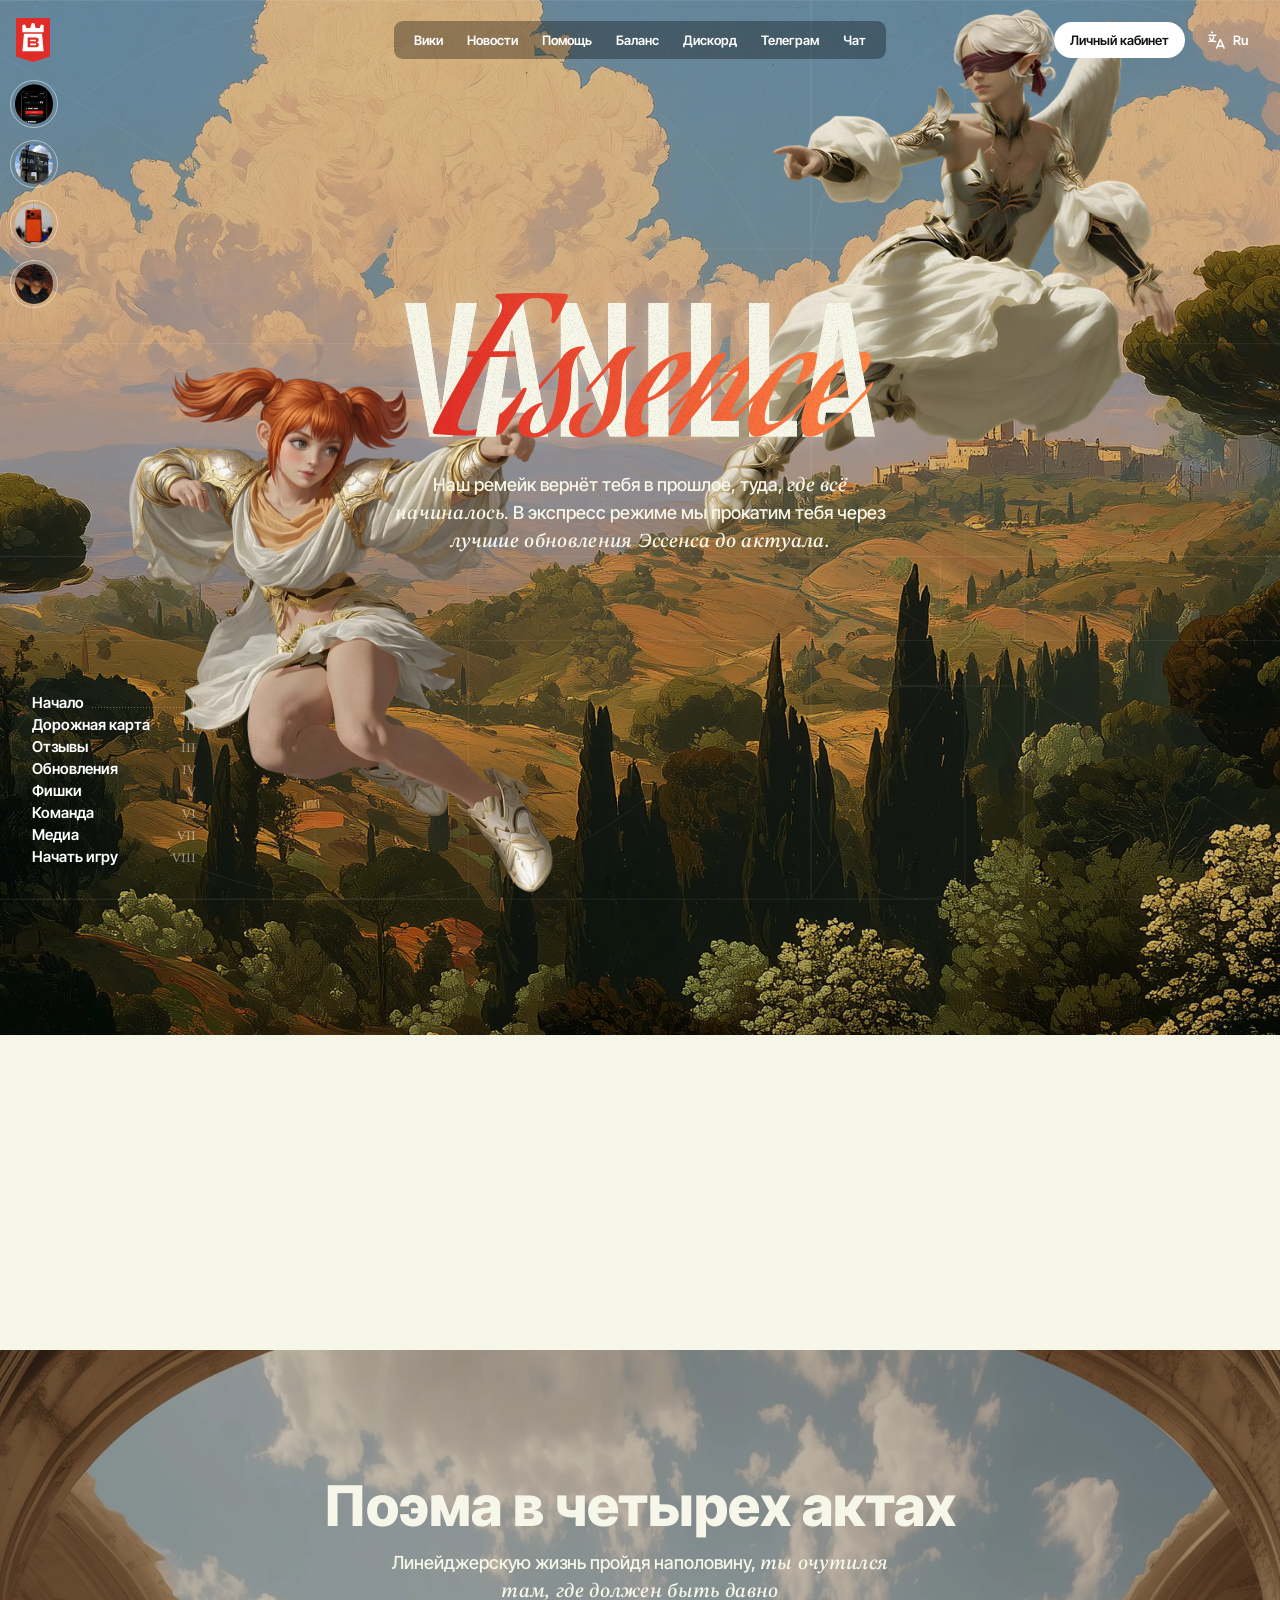
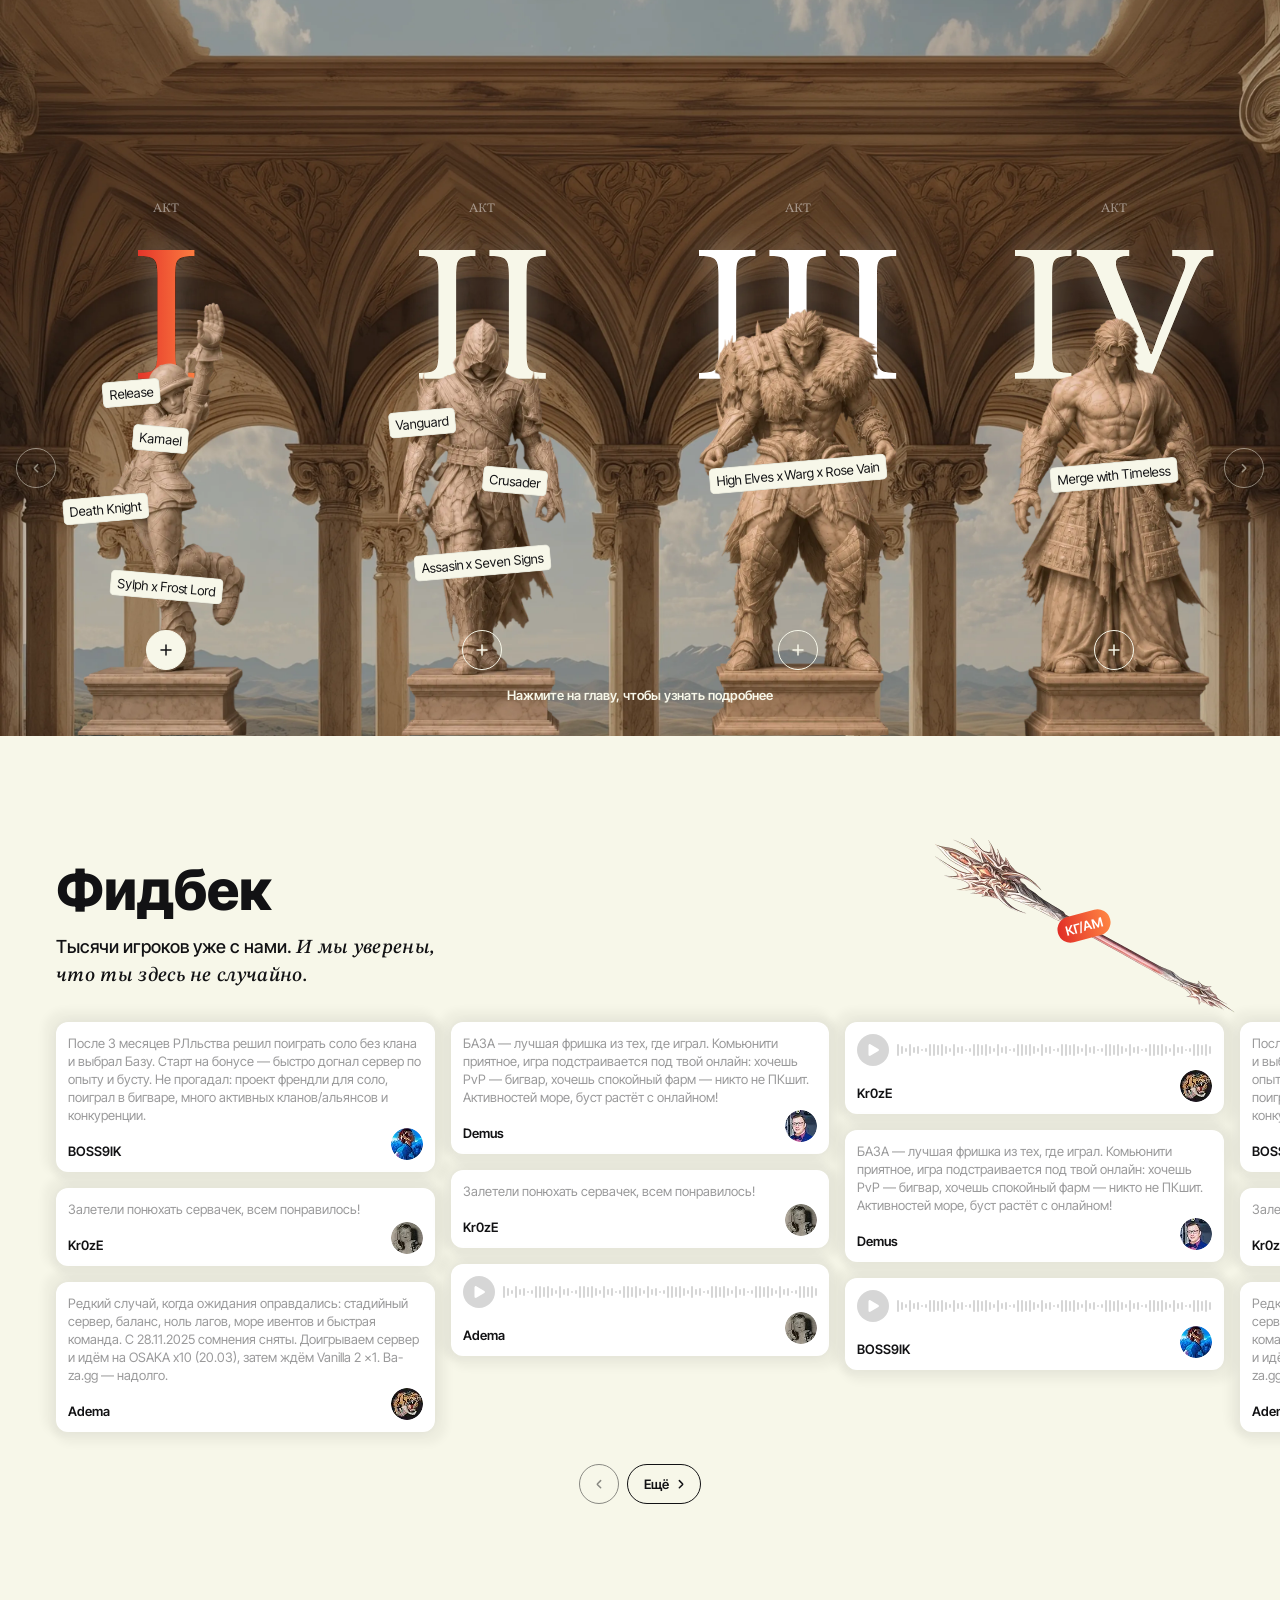
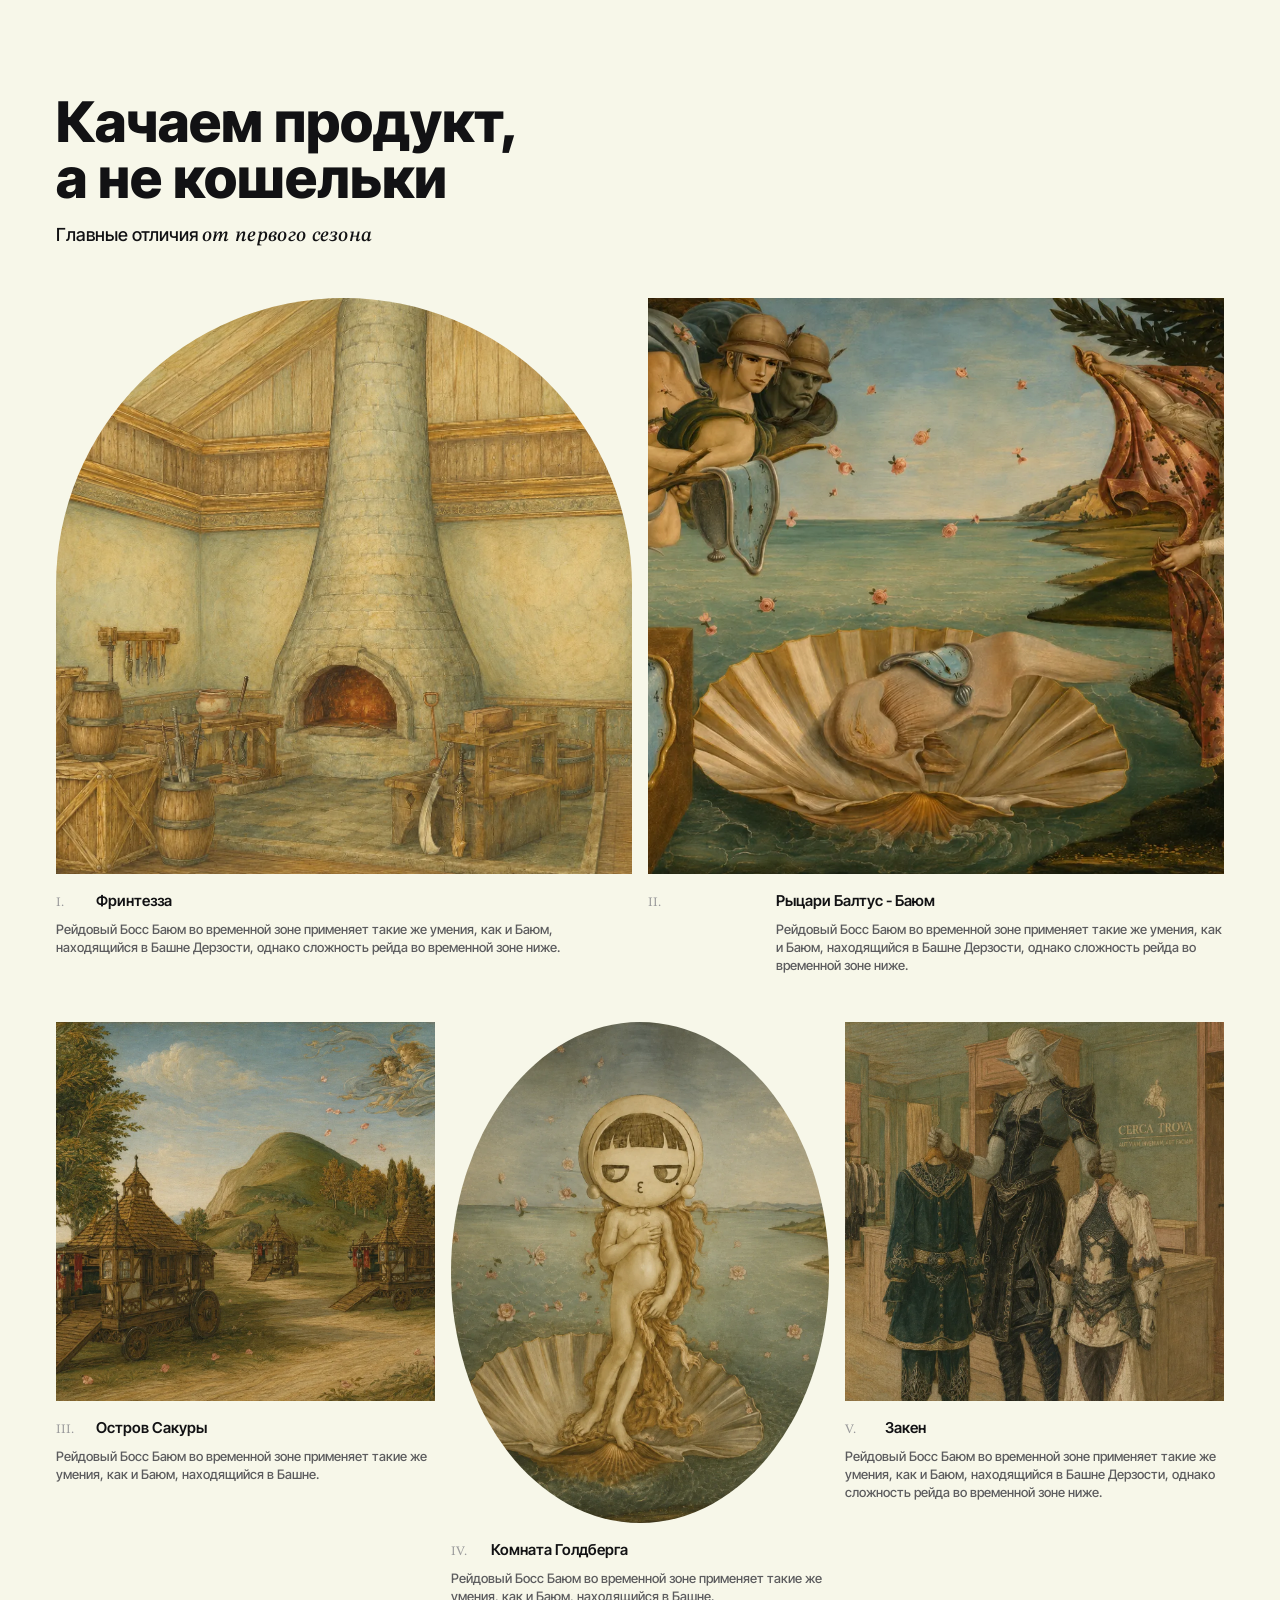
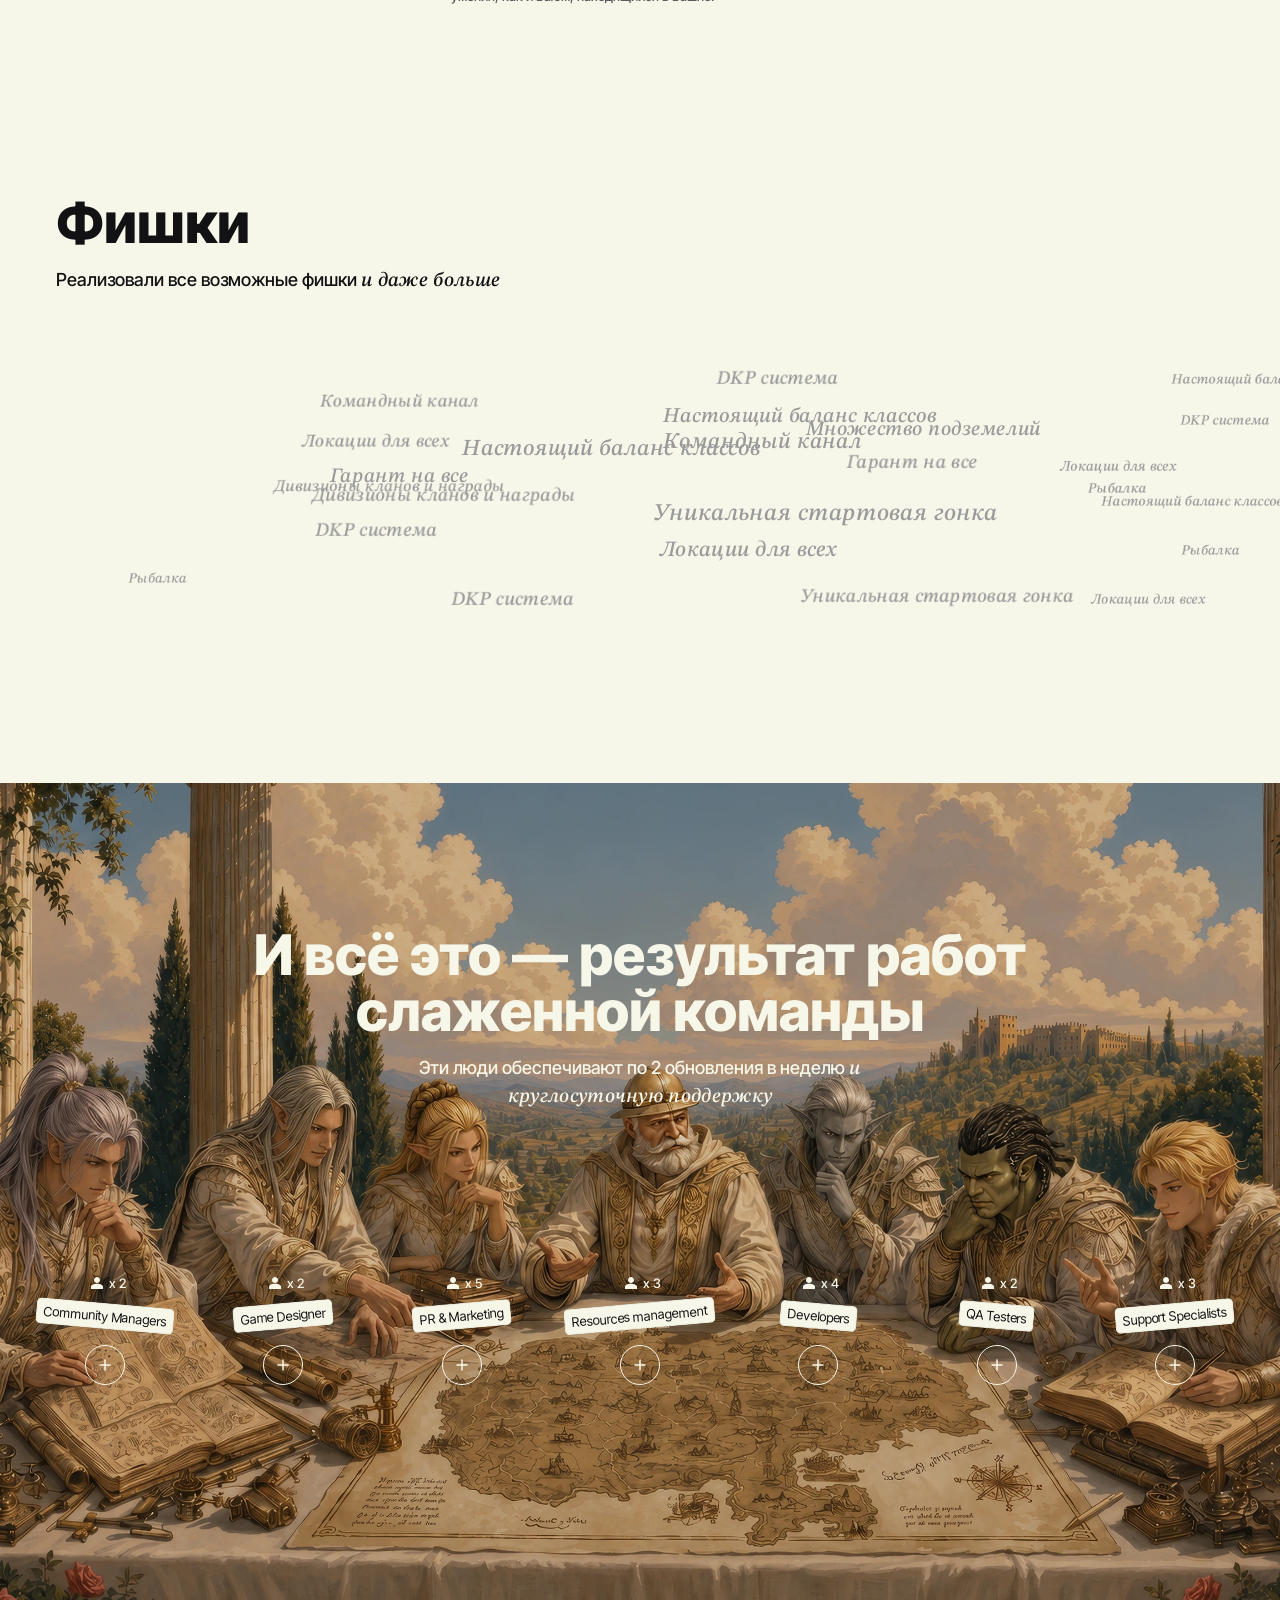
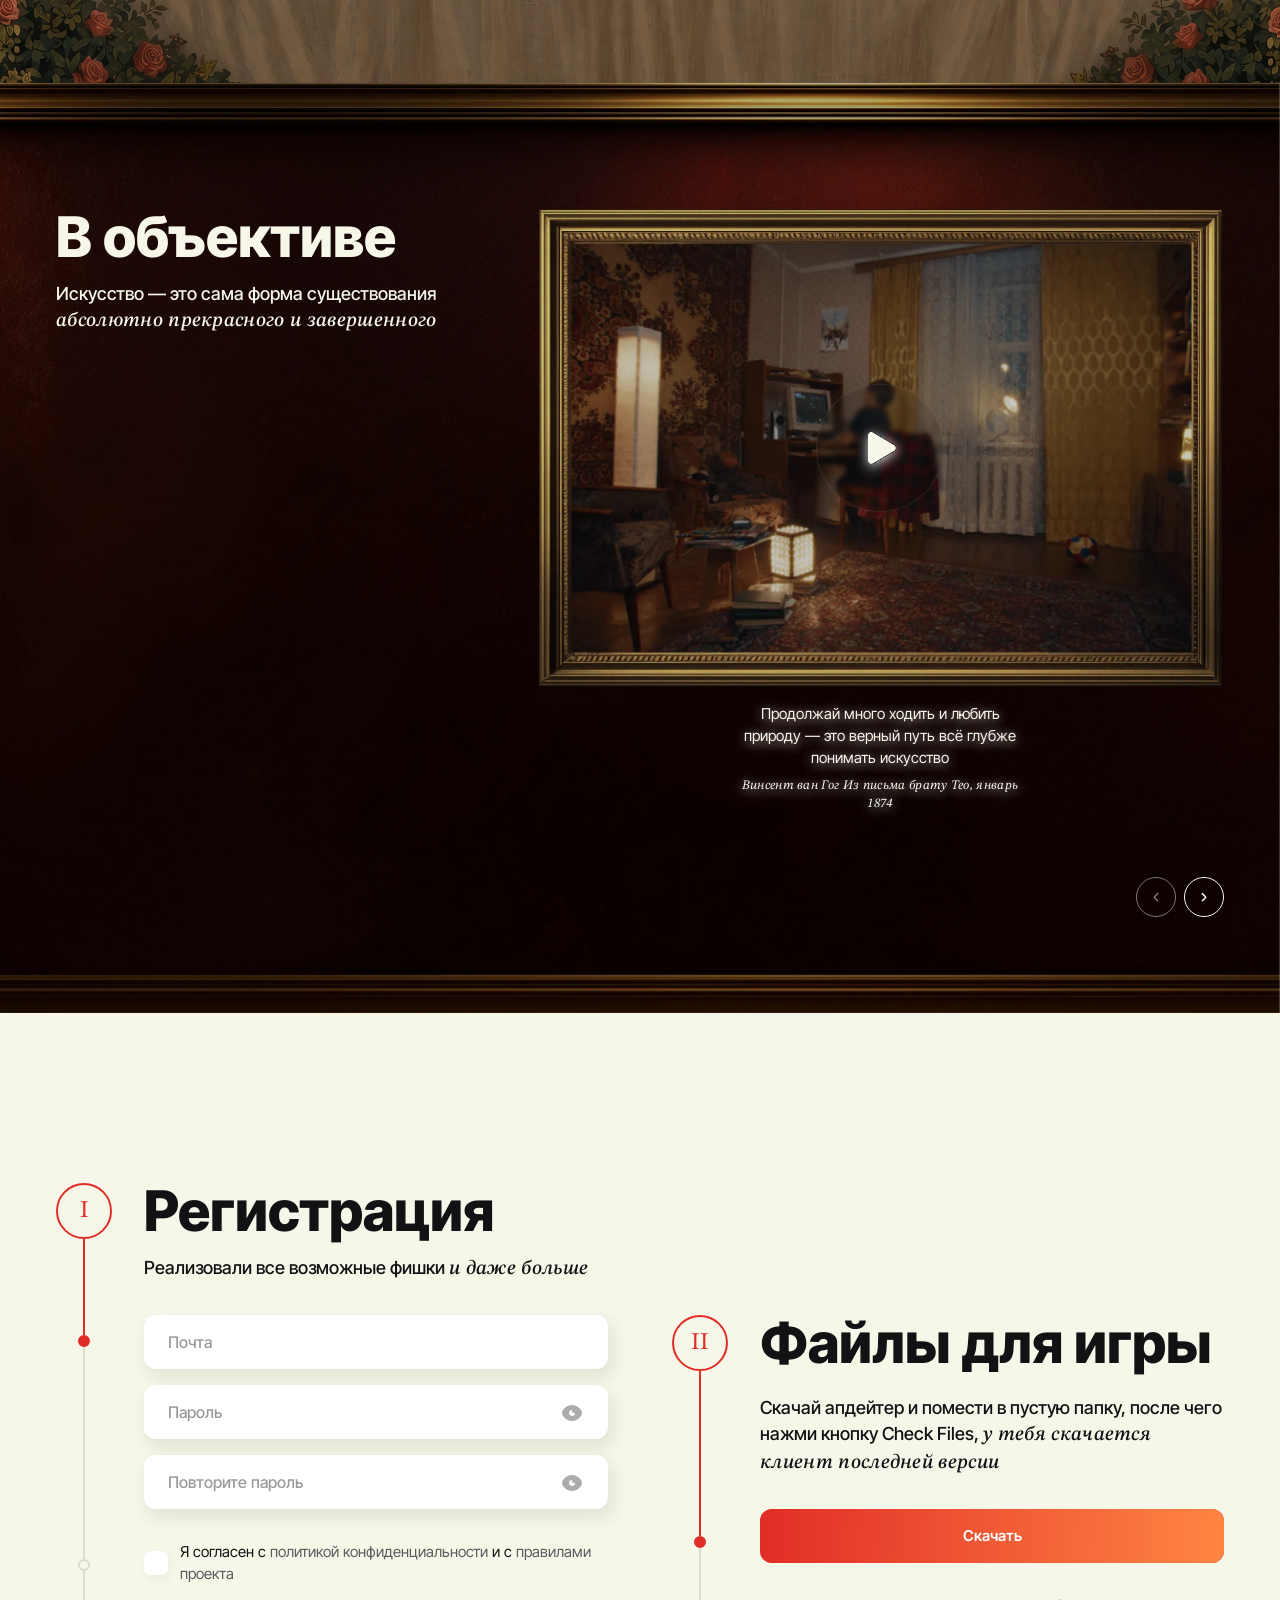
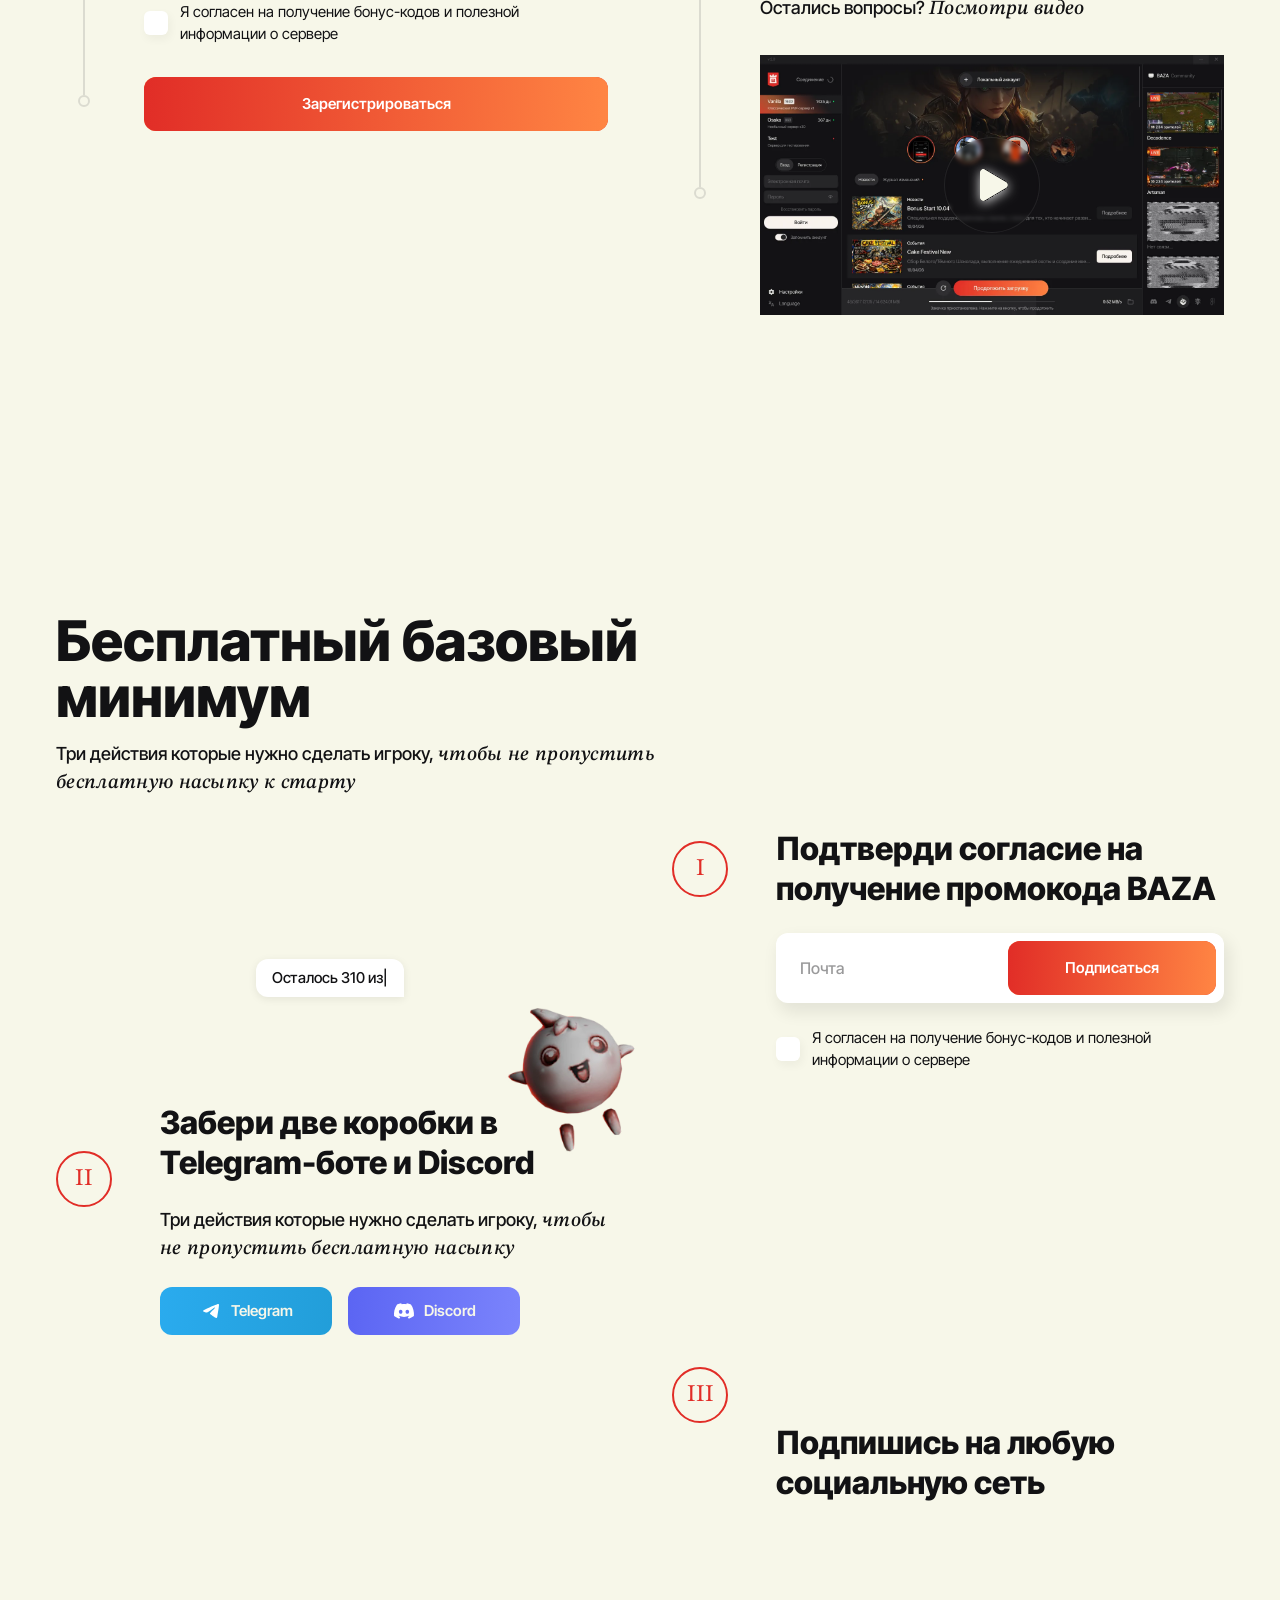
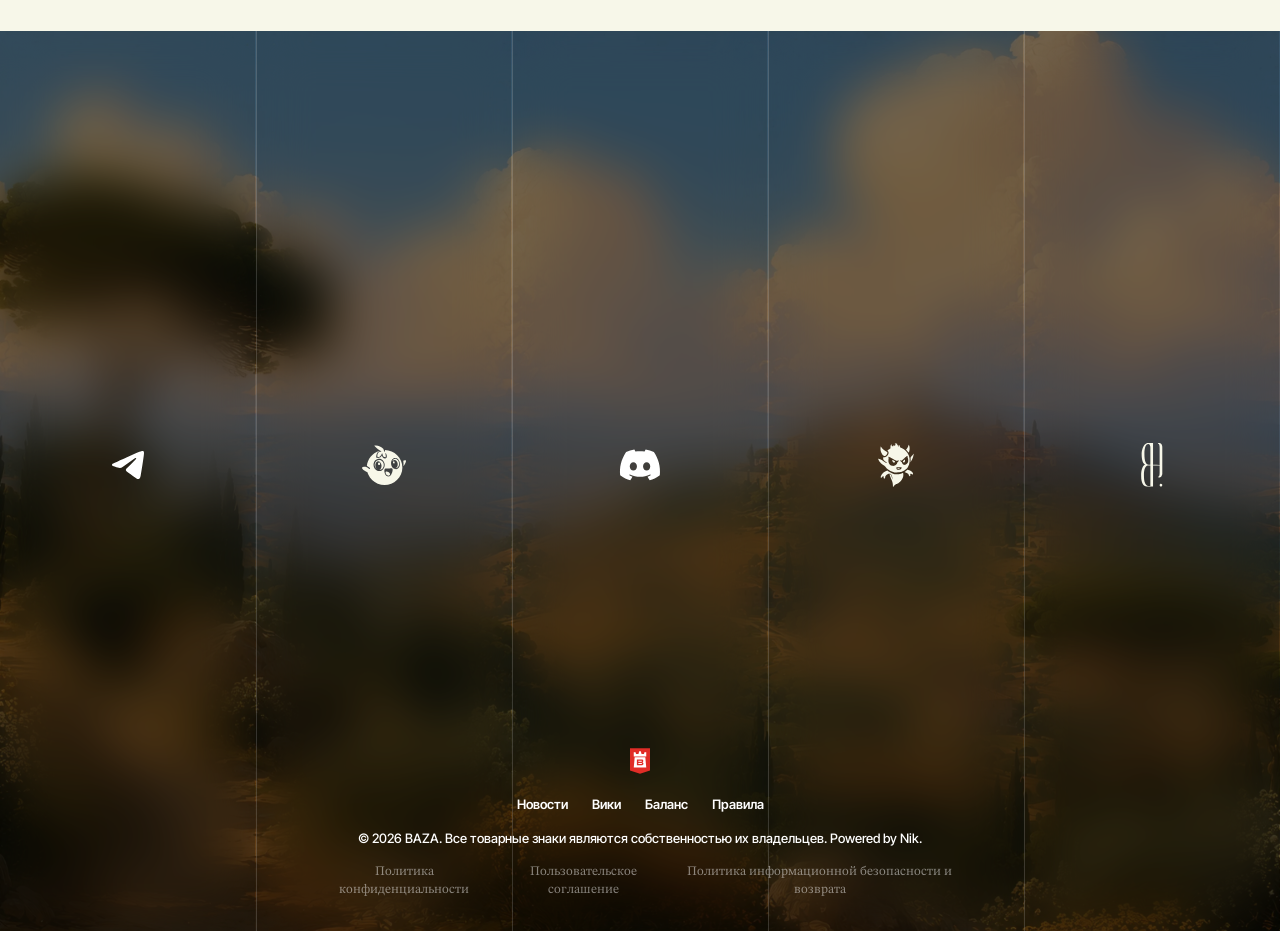
==== index.html @ b9a7ad0c "new content" ====
<!doctype html>
<html lang="en">
<head>
	<meta charset="UTF-8">
	<meta name="viewport" content="width=device-width, initial-scale=1, maximum-scale=1, minimum-scale=1">
	<link rel="profile" href="https://gmpg.org/xfn/11">
  <link rel="icon" type="image/x-icon" href="assets/img/favicon.svg">
  <title>Home</title>
  <link rel="stylesheet" href="assets/css/hystmodal.min.css" media="all">
<link rel="stylesheet" href="assets/css/swiper-bundle.min.css" media="all">
<link rel="stylesheet" href="assets/css/fancybox.min.css" media="all">
<link rel="stylesheet" href="assets/css/jquery.arcticmodal-0.3.css" media="all">
<link rel="stylesheet" href="assets/css/main.min.css" media="all">
<script src="assets/js/jquery-3.7.1.min.js"></script>
</head>

<body>

  <div id="preloader" class="preloader">
  <div class="preloader-logo">
    <svg xmlns="http://www.w3.org/2000/svg" width="45" height="64" viewBox="0 0 45 64" fill="none">
      <path d="M0 2.66667V53.8668L22.5 61.3595L45 53.8668V2.66667H0Z" fill="#DBDBD0"/>
      <path d="M8.4375 12.0543V21.5083H36.5625V12.0543L34.8004 11.7252L33.0497 11.4074L31.2877 15.9244H26.0128L24.262 9.7844L22.5 9.46663L20.7492 9.7844L18.9872 15.9244H13.7124L11.9616 11.4074L10.1995 11.7252L8.4375 12.0543Z" fill="#F7F7E9"/>
      <path d="M10.5469 23.6333H34.4531L36.5625 47.0083H8.4375L10.5469 23.6333Z" fill="#F7F7E9"/>
      <path d="M15.4688 28.8041H26.0464C28.4823 28.8041 29.9351 29.9251 29.9351 32.0144C29.9351 33.9318 28.4179 34.944 26.7302 35.0317C28.8242 35.1176 30.2344 36.2369 30.2344 38.349C30.2344 40.6962 28.29 41.7312 25.7046 41.7312H15.4688V28.8041ZM26.3883 33.7809V31.6705H18.7389V33.7809H26.3883ZM18.7389 36.7105V38.8665H26.6658V36.7105H18.7389Z" fill="#DBDBD0"/>
    </svg>
    <div class="preloader-logo__fill">
      <svg xmlns="http://www.w3.org/2000/svg" width="45" height="64" viewBox="0 0 45 64" fill="none">
        <path d="M0 2.66667V53.8668L22.5 61.3595L45 53.8668V2.66667H0Z" fill="#E12D27"/>
        <path d="M8.4375 12.0543V21.5083H36.5625V12.0543L34.8004 11.7252L33.0497 11.4074L31.2877 15.9244H26.0128L24.262 9.7844L22.5 9.46663L20.7492 9.7844L18.9872 15.9244H13.7124L11.9616 11.4074L10.1995 11.7252L8.4375 12.0543Z" fill="#F7F7E9"/>
        <path d="M10.5469 23.6333H34.4531L36.5625 47.0083H8.4375L10.5469 23.6333Z" fill="#F7F7E9"/>
        <path d="M15.4688 28.8041H26.0464C28.4823 28.8041 29.9351 29.9251 29.9351 32.0144C29.9351 33.9318 28.4179 34.944 26.7302 35.0317C28.8242 35.1176 30.2344 36.2369 30.2344 38.349C30.2344 40.6962 28.29 41.7312 25.7046 41.7312H15.4688V28.8041ZM26.3883 33.7809V31.6705H18.7389V33.7809H26.3883ZM18.7389 36.7105V38.8665H26.6658V36.7105H18.7389Z" fill="#E12D27"/>
      </svg>
    </div>
  </div>
</div>

<header class="header">
  <div class="container">
    <div class="header-wrap">
      <div class="header-item header-item_left">
        <div class="logo-wrap">
          <a href="#" class="logo">
            <img src="assets/img/logo.svg" alt="" class="logo-img">
          </a>
          <div class="stories">
            <div class="stories-item"><img src="assets/img/stories1.webp" alt="story"></div>
            <div class="stories-item"><img src="assets/img/stories2.webp" alt="story"></div>
            <div class="stories-item"><img src="assets/img/stories3.webp" alt="story"></div>
            <div class="stories-item"><img src="assets/img/stories4.webp" alt="story"></div>
          </div>
        </div>
      </div>
      <nav>
        <ul class="menu body-s fw-600">
          <li class="menu-item">
            <a href="#">Вики</a>
          </li>
          <li class="menu-item">
            <a href="#">Новости</a>
          </li>
          <li class="menu-item">
            <a href="#">Помощь</a>
          </li>
          <li class="menu-item">
            <a href="#">Баланс</a>
          </li>
          <li class="menu-item">
            <a href="#">Дискорд</a>
          </li>
          <li class="menu-item">
            <a href="#">Телеграм</a>
          </li>
          <li class="menu-item">
            <a href="#">Чат</a>
          </li>
        </ul>
      </nav>
      <div class="header-item header-item_right">
        <a href="#" class="btn btn_secondary">Личный кабинет</a>
        <div class="lang dropdown">
          <div class="lang__head btn btn_icon-left">
            <img src="assets/img/lang.svg" class="svg" alt="">
            <span>Ru</span>
          </div>
          <div class="lang__content dropdown__content">
            <a class="dropdown__item lang__item active">
              Ru
            </a>
            <a class="dropdown__item lang__item">
              En
            </a>
          </div>
        </div>
        <a href="#" data-hystmodal="#menuModal" class="menu-btn">
          <img src="assets/img/menu.svg" class="svg" alt="">
        </a>
      </div>
    </div>
  </div>
</header>
    
<div style="display: none;">
  <div class="box-modal stories-modal" id="storiesModal">
      <div class="stories-modal-wrap">
          <div class="arcticmodal-close stories-modal-close">
              <img src="assets/img/close.svg" alt="svg" class="svg">
              <span class="body-s">закрыть</span>
          </div>
          <div class="swiper stories-swiper">
              <div class="swiper-wrapper">
                  <div class="swiper-slide stories-swiper-slide">
                      <video loop playsinline>
                          <source src="assets/img/story1-big.mp4" type="video/mp4">
                      </video>
                  </div>
                  <div class="swiper-slide stories-swiper-slide">
                      <video loop playsinline>
                        <source src="assets/img/story2-big.mp4" type="video/mp4">
                      </video>
                      <a href="#" class="btn btn_accent"><span>Подробнее</span></a>
                  </div>
                  <div class="swiper-slide stories-swiper-slide">
                      <img src="assets/img/story3-big.webp" alt="">
                      <a href="https://discord.gg/baza" class="btn btn_accent"><span>Подробнее</span></a>
                  </div>
                  <div class="swiper-slide stories-swiper-slide">
                      <img src="assets/img/story4-big.webp" alt="">
                      <a href="https://t.me/bazaproject_bot" class="btn btn_accent"><span>Подробнее</span></a>                              
                  </div>
              </div>
          </div>
          <div class="swiper-pagination"></div>
      </div>
      <div class="modal-overlay arcticmodal-close"></div>
  </div>
</div>

<div class="hystmodal" id="menuModal" aria-hidden="true">
  <div class="hystmodal__wrap">
    <div class="hystmodal__window menu-modal" role="dialog" aria-modal="true">
      <div class="menu-modal__head header-wrap">
        <div class="header-item header-item_left">
          <a href="#" class="logo">
            <img src="assets/img/logo.svg" alt="" class="logo-img">
          </a>
        </div>
        <div class="header-item header-item_right">
          <a href="#" class="btn btn_secondary">Личный кабинет</a>
          <div class="lang dropdown">
            <div class="lang__head btn btn_icon-left">
              <img src="assets/img/lang.svg" class="svg" alt="">
              <span>Ru</span>
            </div>
            <div class="lang__content dropdown__content">
              <a class="dropdown__item lang__item active">
                Ru
              </a>
              <a class="dropdown__item lang__item">
                En
              </a>
            </div>
          </div>
          <div class="menu-modal__close" data-hystclose>
            <img src="assets/img/close.svg" class="svg" alt="">
          </div>
        </div>
      </div>
      <div class="menu-modal-menu">
        <a href="#block1" class="menu-modal-item">
          <span class="menu-modal-item__name h5 fw-600">Начало</span>
          <span class="menu-modal-item__number create-s">I</span>
        </a>
        <a href="#block2" class="menu-modal-item">
          <span class="menu-modal-item__name h5 fw-600">Дорожная карта</span>
          <span class="menu-modal-item__number create-s">II</span>
        </a>
        <a href="#block3" class="menu-modal-item">
          <span class="menu-modal-item__name h5 fw-600">Отзывы</span>
          <span class="menu-modal-item__number create-s">III</span>
        </a>
        <a href="#block4" class="menu-modal-item">
          <span class="menu-modal-item__name h5 fw-600">Обновления</span>
          <span class="menu-modal-item__number create-s">IV</span>
        </a>
        <a href="#block5" class="menu-modal-item">
          <span class="menu-modal-item__name h5 fw-600">Фишки</span>
          <span class="menu-modal-item__number create-s">V</span>
        </a>
        <a href="#block6" class="menu-modal-item">
          <span class="menu-modal-item__name h5 fw-600">Команда</span>
          <span class="menu-modal-item__number create-s">VI</span>
        </a>
        <a href="#block7" class="menu-modal-item">
          <span class="menu-modal-item__name h5 fw-600">Медиа</span>
          <span class="menu-modal-item__number create-s">VII</span>
        </a>
        <a href="#block8" class="menu-modal-item">
          <span class="menu-modal-item__name h5 fw-600">Начать игру</span>
          <span class="menu-modal-item__number create-s">VIII</span>
        </a>
      </div>
      <div class="menu-modal__socials">
        <a href="#" class="btn btn_accent">
          <span>Личный кабинет</span>
        </a>
        <a href="#" class="social-item" target="_blank">
          <img src="assets/img/s1.svg" alt="">
        </a>
        <a href="#" class="social-item" target="_blank">
          <img src="assets/img/s2.svg" alt="">
        </a>
        <a href="#" class="social-item" target="_blank">
          <img src="assets/img/s3.svg" alt="">
        </a>
        <a href="#" class="social-item" target="_blank">
          <img src="assets/img/s4.svg" alt="">
        </a>
        <a href="#" class="social-item" target="_blank">
          <img src="assets/img/s5.svg" alt="">
        </a>
      </div>
    </div>
  </div>
</div>

<div class="fixed-menu">
  <a href="#block1" class="fixed-menu-item active">
    <span class="body-m fw-600">Начало</span>
    <span class="fixed-menu-item__line"></span>
    <span class="fixed-menu-item__number create-s">I</span>
  </a>
  <a href="#block2" class="fixed-menu-item">
    <span class="body-m fw-600">Дорожная карта</span>
    <span class="fixed-menu-item__line"></span>
    <span class="fixed-menu-item__number create-s">II</span>
  </a>
  <a href="#block3" class="fixed-menu-item">
    <span class="body-m fw-600">Отзывы</span>
    <span class="fixed-menu-item__line"></span>
    <span class="fixed-menu-item__number create-s">III</span>
  </a>
  <a href="#block4" class="fixed-menu-item">
    <span class="body-m fw-600">Обновления</span>
    <span class="fixed-menu-item__line"></span>
    <span class="fixed-menu-item__number create-s">IV</span>
  </a>
  <a href="#block5" class="fixed-menu-item">
    <span class="body-m fw-600">Фишки</span>
    <span class="fixed-menu-item__line"></span>
    <span class="fixed-menu-item__number create-s">V</span>
  </a>
  <a href="#block6" class="fixed-menu-item">
    <span class="body-m fw-600">Команда</span>
    <span class="fixed-menu-item__line"></span>
    <span class="fixed-menu-item__number create-s">VI</span>
  </a>
  <a href="#block7" class="fixed-menu-item">
    <span class="body-m fw-600">Медиа</span>
    <span class="fixed-menu-item__line"></span>
    <span class="fixed-menu-item__number create-s">VII</span>
  </a>
  <a href="#block8" class="fixed-menu-item">
    <span class="body-m fw-600">Начать игру</span>
    <span class="fixed-menu-item__line"></span>
    <span class="fixed-menu-item__number create-s">VIII</span>
  </a>
</div>

<div class="clock">
  <div class="clock-full">
    <div class="clock-full__head">
      <div class="clock-full__inner">
        <p class="create-l">Renaissance — 17 июля</p>
        <span class="body-s fw-500 hint3">ОБТ — 11 июля</span>
      </div>
      <div class="clock-full__close body-s fw-600">Скрыть</div>
    </div>
    <div class="clock-full__wrap">
      <div class="clock-timer">
        <div class="clock-timer__item">
          <p class="h4" id="day">64</p>
          <span class="body-s hint3" id="day-text">дней</span>
        </div>
        <img src="assets/img/dots.svg" alt="">
        <div class="clock-timer__item">
          <p class="h4" id="hour">22</p>
          <span class="body-s hint3" id="hour-text">часов</span>
        </div>
        <img src="assets/img/dots.svg" alt="">
        <div class="clock-timer__item">
          <p class="h4" id="minute">58</p>
          <span class="body-s hint3" id="minute-text">минут</span>
        </div>
      </div>
      
      <script>
        const endDate = new Date('2026-10-25T00:00:00');

        const clockEl = document.querySelector('.clock');

        const dayEl = document.getElementById('day');
        const dayTextEl = document.getElementById('day-text');

        const hourEl = document.getElementById('hour');
        const hourTextEl = document.getElementById('hour-text');

        const minuteEl = document.getElementById('minute');
        const minuteTextEl = document.getElementById('minute-text');

        function plural(number, words) {
          number = Math.abs(number) % 100;
          const n = number % 10;

          if (number > 10 && number < 20) return words[2];
          if (n > 1 && n < 5) return words[1];
          if (n === 1) return words[0];

          return words[2];
        }

        function updateTimer() {
          const now = new Date();
          let diff = endDate - now;

          if (diff <= 0) {
            diff = 0;

            clockEl.classList.add('disabled');

            clearInterval(timerInterval);
          } else {
            clockEl.classList.remove('disabled');
          }

          const days = Math.floor(diff / (1000 * 60 * 60 * 24));

          const hours = Math.floor(
            (diff % (1000 * 60 * 60 * 24)) /
            (1000 * 60 * 60)
          );

          const minutes = Math.floor(
            (diff % (1000 * 60 * 60)) /
            (1000 * 60)
          );

          dayEl.textContent = days;
          hourEl.textContent = hours.toString().padStart(2, '0');
          minuteEl.textContent = minutes.toString().padStart(2, '0');

          dayTextEl.textContent = plural(days, ['день', 'дня', 'дней']);
          hourTextEl.textContent = plural(hours, ['час', 'часа', 'часов']);
          minuteTextEl.textContent = plural(minutes, ['минута', 'минуты', 'минут']);
        }

        updateTimer();

        const timerInterval = setInterval(updateTimer, 1000);
      </script>
      <div class="clock-full__btns">
        <a href="#" class="btn btn_accent">
          <span>Начать играть</span>
        </a>
        <a href="#" class="btn btn_dark">
          Создать аккаунт
        </a>
      </div>
    </div>
  </div>
  <div class="clock-small">
    <img src="assets/img/clock.svg" alt="">
  </div>
</div> 

  <main>

    <!-- hero -->
    <section class="hero-section section" id="block1">
      <div class="hero-section__bg">
        <div class="hero-section__bg-move" value="1.4">
          <img src="assets/img/hero.webp" alt="" class="hero-section__bg-img">
        </div>
      </div>
      <div class="chars">
        <div class="chars-item" value="-0.5">
          <div class="chars-item__box">
            <img src="assets/img/hero-char1.webp" alt="" class="chars-item__img">
            <div class="chars-item__inner">
              <p class="chars-item__title create-l">Release</p>
              <p class="chars-item__off body-s fw-600">Q1 — Q2 2019</p>
              <p class="chars-item__date body-s fw-600">17— 31 июля</p>
              <div class="chars-item__dot">
                <img src="assets/img/hero-pin.svg" alt="">
              </div>
              <div class="chars-item__desc">
                <p class="body-s fw-500">Следующим патчем после Release станет Kamael. Он принесёт в игру новую расу — Камаэль, осады замков, новые локации, а также ещё больше уникального контента, который расширит мир и откроет игрокам новые возможности.</p>
              </div>
            </div>
          </div>
        </div>
        <div class="hero">
          <svg xmlns="http://www.w3.org/2000/svg" width="860" height="291" viewBox="0 0 860 291" fill="none" class="hero__logo">
            <g filter="url(#filter0_dn_1527_1247)">
            <path d="M92.2889 212.082H93.7529L118.907 32H154.042L112.651 258.662H73.2573L32 32H67.2683L92.2889 212.082ZM274.886 258.662H240.283L234.028 218.054H191.972L185.983 258.662H151.247L193.569 32H232.431L274.886 258.662ZM378.428 181.029H379.227C378.872 176.34 378.384 171.12 377.763 165.369C377.231 159.53 376.743 152.541 376.299 144.402C375.855 136.263 375.634 126.354 375.634 114.676V32H406.244V258.662H378.695L323.463 113.614H322.398C322.842 118.922 323.33 124.717 323.862 130.999C324.395 137.28 324.883 145.198 325.326 154.753C325.77 164.308 325.992 176.738 325.992 192.043V258.662H295.648V32H322.931L378.428 181.029ZM478.378 258.662H443.908V32H478.378V258.662ZM550.511 231.59H597.491V258.662H516.041V32H550.511V231.59ZM648.996 231.59H695.977V258.662H614.527V32H648.996V231.59ZM828 258.662H793.397L787.142 218.054H745.086L739.097 258.662H704.361L746.683 32H785.545L828 258.662ZM195.965 192.176H230.035L213.798 78.7124H212.334L195.965 192.176ZM749.079 192.176H783.149L766.913 78.7124H765.449L749.079 192.176Z" fill="#F7F7E9"></path>
            </g>
            <g filter="url(#filter1_n_1527_1247)">
            <path d="M333.869 105.241C335.956 105.241 336.999 106.073 336.999 107.737C336.999 108.777 336.165 109.714 334.496 110.547C333.87 110.755 333.034 111.275 331.991 112.107C331.156 112.731 329.487 114.396 326.983 117.101C324.688 119.805 322.601 122.926 320.723 126.463C318.845 130 317.176 134.994 315.715 141.444C314.255 147.686 313.524 154.657 313.524 162.356C313.524 186.283 311.228 204.281 306.638 216.349C302.882 226.544 296.935 235.179 288.797 242.254C280.659 249.12 273.043 253.802 265.948 256.299C259.062 258.796 252.802 260.043 247.168 260.043C231.935 260.043 224.319 254.113 224.319 242.254C224.319 230.186 230.997 219.263 244.351 209.483C250.611 204.906 257.392 201.888 264.695 200.432C265.739 200.432 266.26 200.848 266.26 201.68C266.26 202.096 266.052 202.512 265.635 202.928C260.419 206.881 255.41 213.02 250.611 221.342C246.02 229.665 243.725 236.947 243.725 243.189C243.725 249.431 246.333 252.553 251.55 252.553C255.723 252.553 259.792 250.889 263.757 247.56C267.93 244.022 271.06 240.485 273.147 236.948L276.278 231.954C280.451 225.296 283.893 214.684 286.606 200.12C289.527 185.555 291.405 172.654 292.24 161.419L293.179 144.565C293.179 142.901 292.866 142.069 292.24 142.069L290.988 142.693L260.001 178.897C259.986 178.915 259.97 178.931 259.955 178.948L258.533 171.357L258.749 171.095C282.537 144.462 296.101 128.336 299.44 122.718C302.569 117.933 307.16 113.771 313.211 110.234C319.053 106.905 325.94 105.241 333.869 105.241ZM419.455 105.241C421.542 105.241 422.586 106.073 422.586 107.737C422.586 108.777 421.751 109.714 420.082 110.547C419.456 110.755 418.621 111.275 417.578 112.107C416.744 112.731 415.074 114.396 412.57 117.101C410.275 119.806 408.187 122.926 406.309 126.463C404.431 130 402.762 134.994 401.301 141.444C399.841 147.686 399.111 154.657 399.111 162.356C399.111 186.283 396.815 204.281 392.225 216.349C388.469 226.544 382.521 235.179 374.383 242.254C366.245 249.12 358.629 253.802 351.534 256.299C344.648 258.795 338.388 260.043 332.754 260.043C317.521 260.043 309.905 254.113 309.905 242.254C309.905 230.186 316.583 219.263 329.937 209.483C336.197 204.906 342.979 201.888 350.283 200.432C351.326 200.432 351.847 200.848 351.848 201.68C351.848 202.096 351.638 202.512 351.221 202.928C346.005 206.881 340.996 213.02 336.197 221.342C331.607 229.665 329.311 236.947 329.311 243.189C329.311 249.431 331.92 252.553 337.137 252.553C341.31 252.553 345.379 250.888 349.343 247.56C353.516 244.022 356.647 240.485 358.734 236.948L361.864 231.954C366.037 225.296 369.48 214.684 372.193 200.12C375.114 185.555 376.991 172.654 377.826 161.419L378.766 144.565C378.766 142.901 378.452 142.069 377.826 142.069L376.574 142.693L345.588 178.897C343.292 181.602 341.727 182.954 340.892 182.954C339.849 182.953 339.327 182.226 339.327 180.77C339.327 178.065 340.058 175.983 341.518 174.527L344.335 171.095C368.123 144.462 381.687 128.336 385.026 122.718C388.156 117.932 392.747 113.771 398.798 110.234C404.64 106.905 411.526 105.241 419.455 105.241ZM510.05 114.916C512.382 114.916 514.378 115.181 516.042 115.711V143.69C511.765 150.704 505.282 158.175 496.591 166.101C479.481 181.706 460.283 193.565 438.999 201.68C438.164 201.888 437.434 202.617 436.808 203.865C433.678 212.396 432.112 219.99 432.112 226.648C432.112 234.138 434.93 237.885 440.563 237.885C441.638 237.885 442.753 237.786 443.908 237.592V249.922C433.929 255.836 425.511 258.795 418.653 258.795C409.055 258.795 404.256 252.137 404.256 238.82C404.256 216.765 412.393 193.669 428.669 169.533C445.154 145.397 464.143 129.065 485.636 120.534C494.608 116.789 502.747 114.916 510.05 114.916ZM719.766 115.228C725.02 115.228 728.575 116.488 730.437 119.003L726.105 142.205C722.733 147.695 717.909 153.476 711.628 159.546C710.376 160.794 707.664 162.98 703.491 166.101C699.317 169.222 696.396 170.782 694.726 170.782C693.683 170.782 693.161 170.262 693.161 169.222L694.1 166.412C702.446 151.64 706.62 140.405 706.62 132.706C706.62 128.545 705.264 126.463 702.551 126.463C696.082 126.463 687.84 132.81 677.824 145.502C668.017 157.986 659.461 172.343 652.158 188.572C644.854 204.593 641.203 217.285 641.203 226.648C641.203 234.139 643.916 237.885 649.341 237.885C658.731 237.885 670.521 231.122 684.71 217.598C693.588 209.414 705.555 196.938 720.618 180.174C722.669 176.65 724.898 173.103 727.305 169.533C741.01 149.468 756.444 134.796 773.61 125.516L775.204 136.655C769.623 142.64 763.046 151.414 755.475 162.979C745.877 177.751 741.078 187.219 741.078 191.38C741.078 192.213 741.286 192.63 741.703 192.63C742.955 192.63 745.668 191.589 749.841 189.509C754.223 187.428 760.379 182.538 768.308 174.839C772.151 171.204 775.691 167.151 778.929 162.681L781.089 177.784C767.725 187.762 753.242 195.729 737.635 201.68C736.8 201.888 736.069 202.617 735.443 203.865C732.313 212.396 730.748 219.99 730.748 226.648C730.748 234.139 733.565 237.885 739.199 237.885C748.172 237.884 759.962 231.122 774.569 217.598C785.628 207.402 801.486 190.549 822.144 167.037C822.77 166.413 823.292 166.101 823.709 166.101C824.127 166.101 824.336 166.517 824.336 167.349C824.336 171.302 822.771 175.152 819.641 178.897C804.2 195.958 790.531 210.211 778.637 221.655C769.873 230.393 759.44 238.82 747.337 246.935C735.235 254.841 725.219 258.795 717.289 258.795C707.691 258.795 702.891 252.137 702.891 238.82C702.891 225.85 705.706 212.52 711.335 198.83C703.215 207.388 695.698 214.997 688.779 221.655C679.389 230.601 668.746 239.028 656.852 246.935C645.167 254.633 635.255 258.483 627.117 258.483C617.519 258.483 612.72 251.096 612.72 236.323C612.72 224.365 615.97 211.43 622.464 197.517C613.867 206.612 605.935 214.659 598.664 221.655C594.831 225.248 591.203 228.56 587.781 231.589H550.511V231.538C552.162 228.041 553.711 224.851 555.157 221.967C556.618 219.054 558.078 216.349 559.539 213.852C560.999 211.356 561.73 210.003 561.73 209.795C564.86 204.177 569.554 196.374 575.814 186.387C582.074 176.192 587.082 167.869 590.838 161.419C594.594 154.761 596.472 150.704 596.473 149.247C596.473 148.207 595.951 147.687 594.908 147.687L590.526 149.247C580.928 156.114 569.45 166.828 556.095 181.393C542.741 195.75 531.786 208.443 523.231 219.471L510.397 235.7C507.684 239.653 505.285 242.878 503.199 245.375C501.112 247.871 498.086 250.264 494.121 252.553C490.365 255.05 486.505 256.299 482.54 256.299C480.271 256.299 478.884 255.796 478.378 254.791V252.499C478.992 250.187 480.901 245.835 484.105 239.445C488.07 231.33 492.035 223.631 495.999 216.349L501.946 205.738L511.101 189.714C499.653 202.072 489.288 212.72 480.002 221.655C479.467 222.188 478.925 222.72 478.378 223.252V215.306C489.284 204.956 504.329 188.867 523.509 167.037C523.875 166.672 524.206 166.415 524.501 166.264L532.62 152.056C535.75 146.854 538.255 142.901 540.133 140.196C542.22 137.283 545.037 133.745 548.584 129.584C552.131 125.215 555.887 121.99 559.852 119.909C564.025 117.829 568.407 116.58 572.998 116.164C574.667 116.164 575.502 116.892 575.502 118.349C575.502 119.597 575.189 120.637 574.563 121.47C569.763 128.96 562.355 141.34 552.339 158.61C542.532 175.88 536.273 187.116 533.56 192.317C532.934 193.566 532.62 194.502 532.62 195.126C532.62 195.542 532.829 195.751 533.247 195.751C533.664 195.75 534.708 195.126 536.377 193.878C540.341 189.3 545.454 183.578 551.714 176.712C558.183 169.846 569.033 159.546 584.265 145.814C595.948 135.123 606.036 127.125 614.527 121.819V161.549C612.711 164.689 610.763 167.975 608.68 171.406C592.821 197.414 584.892 212.812 584.892 217.598C584.892 219.262 585.623 220.094 587.083 220.094C588.126 220.094 589.274 219.782 590.526 219.158C591.987 218.326 593.552 217.286 595.221 216.037C596.89 214.581 598.246 213.332 599.289 212.292C600.541 211.252 602.107 209.899 603.985 208.234C605.863 206.362 607.01 205.217 607.427 204.801C614.766 197.483 624.079 187.466 635.368 174.751C645.339 159.759 657.299 146.679 671.251 135.515C688.362 121.99 704.534 115.228 719.766 115.228ZM256.773 15.0431C275.971 15.0431 291.412 15.5632 303.097 16.6035C306.227 16.6035 307.792 17.9565 307.792 20.6613C307.792 21.2857 307.479 22.4304 306.853 24.0945C299.967 41.364 292.976 54.8879 285.882 64.667C284.838 65.7073 283.691 66.2275 282.439 66.2275C280.561 66.2272 279.622 64.8752 279.622 62.1708C280.665 58.2175 281.187 53.9513 281.187 49.3738C281.187 32.3127 272.632 23.7824 255.522 23.7822H254.269C243.627 23.7823 236.011 26.6955 231.42 32.5213C220.778 45.6297 206.588 68.2048 188.851 100.247C186.765 103.784 184.157 108.258 181.027 113.667H218.801L220.112 122.836C207.839 123.381 194.289 123.655 179.462 123.655H175.705C146.283 176.92 128.756 213.02 123.122 231.954C122.287 234.451 121.869 236.74 121.869 238.82C121.869 245.062 127.399 248.183 138.458 248.183C143.049 248.183 148.058 247.351 153.483 245.687C153.55 245.664 153.616 245.638 153.683 245.615L151.707 256.195C146.429 256.263 141.073 256.299 135.641 256.299C113.94 256.299 96.4123 255.57 83.0577 254.114C80.5537 253.906 79.3014 252.448 79.3014 249.744C79.3015 248.079 79.7185 246.414 80.5531 244.75C92.4472 218.117 114.879 177.648 147.849 123.342L137.404 123.11L139.072 113.98H153.795L191.669 53.4317C194.799 47.8139 196.364 42.7159 196.364 38.1385C196.364 35.0175 195.633 32.3127 194.173 30.024C192.921 27.7355 191.565 26.175 190.104 25.3427L187.913 24.0945C186.035 23.0543 185.096 21.9096 185.096 20.6613C185.096 19.8291 185.409 19.1005 186.035 18.4763C186.869 17.8521 187.705 17.4362 188.539 17.2282L189.791 16.9158C211.284 15.6674 233.611 15.0431 256.773 15.0431ZM235.49 175.776C237.158 175.776 237.993 176.608 237.993 178.272C237.993 178.688 237.784 179.521 237.367 180.77C227.35 206.362 214.622 229.25 199.181 249.432C197.928 252.345 194.799 254.217 189.791 255.049C188.695 255.103 187.596 255.154 186.492 255.204L191.263 222.857C194.026 220.399 196.876 217.711 199.807 214.788C209.614 205.009 219.631 193.15 229.855 179.209C231.107 176.92 232.986 175.776 235.49 175.776ZM490.644 127.4C489.392 127.4 487.931 127.816 486.262 128.648C484.801 129.273 483.654 130.001 482.819 130.833L481.254 132.082C474.785 137.699 466.648 147.999 456.84 162.979C447.242 177.751 442.442 187.219 442.442 191.38C442.442 192.213 442.651 192.63 443.068 192.63C444.32 192.63 447.033 191.589 451.206 189.509C455.588 187.428 461.744 182.538 469.673 174.839C477.811 167.141 484.593 157.569 490.018 146.125C492.522 140.924 493.773 136.347 493.773 132.394C493.773 129.065 492.73 127.4 490.644 127.4ZM808.685 114.916C816.823 114.916 820.892 118.141 820.893 124.591C820.893 133.09 816.645 142.465 808.156 152.72L801.19 115.527C803.779 115.119 806.278 114.916 808.685 114.916Z" fill="url(#paint0_linear_1527_1247)"></path>
            </g>
            <defs>
            <filter id="filter0_dn_1527_1247" x="0" y="0" width="860" height="290.662" filterUnits="userSpaceOnUse" color-interpolation-filters="sRGB">
            <feFlood flood-opacity="0" result="BackgroundImageFix"></feFlood>
            <feColorMatrix in="SourceAlpha" type="matrix" values="0 0 0 0 0 0 0 0 0 0 0 0 0 0 0 0 0 0 127 0" result="hardAlpha"></feColorMatrix>
            <feOffset></feOffset>
            <feGaussianBlur stdDeviation="16"></feGaussianBlur>
            <feComposite in2="hardAlpha" operator="out"></feComposite>
            <feColorMatrix type="matrix" values="0 0 0 0 0.968627 0 0 0 0 0.968627 0 0 0 0 0.913725 0 0 0 0.32 0"></feColorMatrix>
            <feBlend mode="normal" in2="BackgroundImageFix" result="effect1_dropShadow_1527_1247"></feBlend>
            <feBlend mode="normal" in="SourceGraphic" in2="BackgroundImageFix" result="shape"></feBlend>
            <feTurbulence type="fractalNoise" baseFrequency="1 1" stitchTiles="stitch" numOctaves="3" result="noise" seed="6592"></feTurbulence>
            <feColorMatrix in="noise" type="luminanceToAlpha" result="alphaNoise"></feColorMatrix>
            <feComponentTransfer in="alphaNoise" result="coloredNoise1">
            <feFuncA type="discrete" tableValues="0 0 0 0 0 0 0 0 0 1 1 1 1 1 1 1 1 1 1 1 1 1 1 1 1 1 1 1 1 1 1 1 1 1 1 1 1 1 1 1 1 1 0 0 0 0 0 0 0 0 0 0 0 0 0 0 0 0 0 0 0 0 0 0 0 0 0 0 0 0 0 0 0 0 0 0 0 0 0 0 0 0 0 0 0 0 0 0 0 0 0 0 0 0 0 0 0 0 0 0 "></feFuncA>
            </feComponentTransfer>
            <feComposite operator="in" in2="shape" in="coloredNoise1" result="noise1Clipped"></feComposite>
            <feFlood flood-color="rgba(0, 0, 0, 0.06)" result="color1Flood"></feFlood>
            <feComposite operator="in" in2="noise1Clipped" in="color1Flood" result="color1"></feComposite>
            <feMerge result="effect2_noise_1527_1247">
            <feMergeNode in="shape"></feMergeNode>
            <feMergeNode in="color1"></feMergeNode>
            </feMerge>
            <feBlend mode="normal" in="effect2_noise_1527_1247" in2="effect1_dropShadow_1527_1247" result="effect2_noise_1527_1247"></feBlend>
            </filter>
            <filter id="filter1_n_1527_1247" x="79.3014" y="15.0431" width="745.034" height="245" filterUnits="userSpaceOnUse" color-interpolation-filters="sRGB">
            <feFlood flood-opacity="0" result="BackgroundImageFix"></feFlood>
            <feBlend mode="normal" in="SourceGraphic" in2="BackgroundImageFix" result="shape"></feBlend>
            <feTurbulence type="fractalNoise" baseFrequency="1 1" stitchTiles="stitch" numOctaves="3" result="noise" seed="6592"></feTurbulence>
            <feColorMatrix in="noise" type="luminanceToAlpha" result="alphaNoise"></feColorMatrix>
            <feComponentTransfer in="alphaNoise" result="coloredNoise1">
            <feFuncA type="discrete" tableValues="0 0 0 0 0 0 0 0 0 1 1 1 1 1 1 1 1 1 1 1 1 1 1 1 1 1 1 1 1 1 1 1 1 1 1 1 1 1 1 1 1 1 0 0 0 0 0 0 0 0 0 0 0 0 0 0 0 0 0 0 0 0 0 0 0 0 0 0 0 0 0 0 0 0 0 0 0 0 0 0 0 0 0 0 0 0 0 0 0 0 0 0 0 0 0 0 0 0 0 0 "></feFuncA>
            </feComponentTransfer>
            <feComposite operator="in" in2="shape" in="coloredNoise1" result="noise1Clipped"></feComposite>
            <feFlood flood-color="rgba(0, 0, 0, 0.06)" result="color1Flood"></feFlood>
            <feComposite operator="in" in2="noise1Clipped" in="color1Flood" result="color1"></feComposite>
            <feMerge result="effect1_noise_1527_1247">
            <feMergeNode in="shape"></feMergeNode>
            <feMergeNode in="color1"></feMergeNode>
            </feMerge>
            </filter>
            <linearGradient id="paint0_linear_1527_1247" x1="79.3014" y1="137.543" x2="824.336" y2="137.543" gradientUnits="userSpaceOnUse">
            <stop stop-color="#E12D27"></stop>
            <stop offset="1" stop-color="#FF8543"></stop>
            </linearGradient>
            </defs>
          </svg>
          <p class="hero__desc body-l fw-500">
            Наш ремейк вернёт тебя в прошлое, туда, <span class="create-m">где всё начиналось</span>. В экспресс режиме мы прокатим тебя через <span class="create-m">лучшие обновления Эссенса до актуала.</span>
          </p>
        </div>
        <div class="chars-item" value="0.6">
          <div class="chars-item__box">
            <img src="assets/img/hero-char2.webp" alt="" class="chars-item__img">
            <div class="chars-item__inner">
              <div class="chars-item__desc">
                <p class="body-s fw-500">Следующим патчем после Release станет Kamael. Он принесёт в игру новую расу — Камаэль, осады замков, новые локации, а также ещё больше уникального контента, который расширит мир и откроет игрокам новые возможности.</p>
              </div>
              <div class="chars-item__dot">
                <img src="assets/img/hero-pin2.svg" alt="">
              </div>
              <p class="chars-item__title create-l">Kamael</p>
              <p class="chars-item__off body-s fw-600">Q3 — Q4 2019</p>
              <p class="chars-item__date body-s fw-600">от 2 до 4 недель</p>
            </div>
          </div>
        </div>
      </div>
    </section>
    
    <div class="golden-ratio">
      <img src="assets/img/golden-ratio.svg" alt="" class="golden-ratio__light">
      <img src="assets/img/golden-ratio2.svg" class="golden-ratio__dark">
    </div>
    
    <!-- <section class="explosion"></section>

    <div class="explosion-fixed">
      <div id="canvas-container"></div>
    </div> -->

    <!-- roster -->
    <section class="roster-section" id="block2">
      <div class="roster-section__bg-wrap">
        <img src="assets/img/roster.webp" class="roster-section__bg">
      </div>
      <div class="section">
        <div class="container">
          <div class="roster">
            <div class="roster__head-wrap">
              <div class="roster__head">
                <h2 class="roster__title h2">Поэма в четырех актах</h2>
                <p class="roster__desc body-l fw-500">
                  Линейджерскую жизнь пройдя наполовину, <span class="create-m">ты очутился там, где должен быть давно</span>
                </p>
              </div>
            </div>
            <div class="roster__wrap">
              <div class="roster-swiper swiper">
                <div class="swiper-wrapper">
                  <div class="swiper-slide">
                    <a href="#" data-hystmodal="#charModal1" class="roster-chapter">
                      <div class="roster-chapter__head">
                        <div class="roster-chapter__icon">
                          <img src="assets/img/plus.svg" class="svg" alt="">
                        </div>
                        <p class="roster-chapter__info create-s">АКТ</p>
                      </div>
                      <p class="roster-chapter__number">
                        <svg width="121" height="193" viewBox="0 0 121 193" fill="none" xmlns="http://www.w3.org/2000/svg">
                          <g filter="url(#filter0_dn_3026_7985)">
                          <path d="M88.448 160.772H32V154.892C37.88 154.892 42.192 154.435 44.936 153.52C47.68 152.475 49.444 150.58 50.228 147.836C51.012 144.961 51.404 140.715 51.404 135.096V57.872C51.404 52.776 51.0773 48.7906 50.424 45.916C49.7707 42.9106 48.072 40.82 45.328 39.644C42.7147 38.468 38.272 37.88 32 37.88V32H88.448V37.88C82.3067 37.88 77.864 38.468 75.12 39.644C72.376 40.82 70.6773 42.9106 70.024 45.916C69.5013 48.7906 69.24 52.776 69.24 57.872V135.096C69.24 140.715 69.632 144.961 70.416 147.836C71.2 150.58 72.964 152.475 75.708 153.52C78.452 154.435 82.6987 154.892 88.448 154.892V160.772Z" fill="#F7F7E9"/>
                          <path d="M88.448 160.772H32V154.892C37.88 154.892 42.192 154.435 44.936 153.52C47.68 152.475 49.444 150.58 50.228 147.836C51.012 144.961 51.404 140.715 51.404 135.096V57.872C51.404 52.776 51.0773 48.7906 50.424 45.916C49.7707 42.9106 48.072 40.82 45.328 39.644C42.7147 38.468 38.272 37.88 32 37.88V32H88.448V37.88C82.3067 37.88 77.864 38.468 75.12 39.644C72.376 40.82 70.6773 42.9106 70.024 45.916C69.5013 48.7906 69.24 52.776 69.24 57.872V135.096C69.24 140.715 69.632 144.961 70.416 147.836C71.2 150.58 72.964 152.475 75.708 153.52C78.452 154.435 82.6987 154.892 88.448 154.892V160.772Z" fill="url(#hovergrad)"/>
                          </g>
                          <defs>
                          <filter id="filter0_dn_3026_7985" x="0" y="0" width="120.448" height="192.772" filterUnits="userSpaceOnUse" color-interpolation-filters="sRGB">
                          <feFlood flood-opacity="0" result="BackgroundImageFix"/>
                          <feColorMatrix in="SourceAlpha" type="matrix" values="0 0 0 0 0 0 0 0 0 0 0 0 0 0 0 0 0 0 127 0" result="hardAlpha"/>
                          <feOffset/>
                          <feGaussianBlur stdDeviation="16"/>
                          <feComposite in2="hardAlpha" operator="out"/>
                          <feColorMatrix type="matrix" values="0 0 0 0 0.968627 0 0 0 0 0.968627 0 0 0 0 0.913725 0 0 0 0.32 0"/>
                          <feBlend mode="normal" in2="BackgroundImageFix" result="effect1_dropShadow_3026_7985"/>
                          <feBlend mode="normal" in="SourceGraphic" in2="BackgroundImageFix" result="shape"/>
                          <feTurbulence type="fractalNoise" baseFrequency="1 1" stitchTiles="stitch" numOctaves="3" result="noise" seed="6592" />
                          <feColorMatrix in="noise" type="luminanceToAlpha" result="alphaNoise" />
                          <feComponentTransfer in="alphaNoise" result="coloredNoise1">
                          <feFuncA type="discrete" tableValues="0 0 0 0 0 0 0 0 0 1 1 1 1 1 1 1 1 1 1 1 1 1 1 1 1 1 1 1 1 1 1 1 1 1 1 1 1 1 1 1 1 1 0 0 0 0 0 0 0 0 0 0 0 0 0 0 0 0 0 0 0 0 0 0 0 0 0 0 0 0 0 0 0 0 0 0 0 0 0 0 0 0 0 0 0 0 0 0 0 0 0 0 0 0 0 0 0 0 0 0 "/>
                          </feComponentTransfer>
                          <feComposite operator="in" in2="shape" in="coloredNoise1" result="noise1Clipped" />
                          <feFlood flood-color="rgba(0, 0, 0, 0.06)" result="color1Flood" />
                          <feComposite operator="in" in2="noise1Clipped" in="color1Flood" result="color1" />
                          <feMerge result="effect2_noise_3026_7985">
                          <feMergeNode in="shape" />
                          <feMergeNode in="color1" />
                          </feMerge>
                          <feBlend mode="normal" in="effect2_noise_3026_7985" in2="effect1_dropShadow_3026_7985" result="effect2_noise_3026_7985"/>
                          </filter>
                          <linearGradient id="hovergrad" x1="24.8633" y1="96.272" x2="95.8633" y2="96.272" gradientUnits="userSpaceOnUse">
                            <stop stop-color="#E12D27"/>
                            <stop offset="1" stop-color="#FF8543"/>
                          </linearGradient>
                          </defs>
                        </svg>
                      </p>
                      <div class="roster-chapter__main">
                        <div class="roster-chapter__images">
                          <img src="assets/img/chapter1.webp" class="img-in" alt="">
                          <img src="assets/img/chapter-hover1.webp" class="img-out" alt="">
                        </div>
                        <div class="roster-chapter__labels">
                          <span class="roster-chapter__label body-s" value="0.9">Release</span>
                          <span class="roster-chapter__label body-s" value="-0.6">Kamael</span>
                          <span class="roster-chapter__label body-s" value="0.8">Death Knight</span>
                          <span class="roster-chapter__label body-s" value="-0.2">Sylph x Frost Lord</span>
                        </div>
                      </div>
                    </a>
                  </div>
                  <div class="swiper-slide">
                    <a href="#" data-hystmodal="#charModal2" class="roster-chapter">
                      <div class="roster-chapter__head">
                        <div class="roster-chapter__icon">
                          <img src="assets/img/plus.svg" class="svg" alt="">
                        </div>
                        <p class="roster-chapter__info create-s">АКТ</p>
                      </div>
                      <p class="roster-chapter__number">
                        <svg width="191" height="193" viewBox="0 0 191 193" fill="none" xmlns="http://www.w3.org/2000/svg">
                          <g filter="url(#filter0_dn_3026_8001)">
                          <path d="M88.448 160.772H32V154.892C37.88 154.892 42.192 154.435 44.936 153.52C47.68 152.475 49.444 150.58 50.228 147.836C51.012 144.961 51.404 140.715 51.404 135.096V57.872C51.404 52.776 51.0774 48.7906 50.424 45.916C49.7707 42.9106 48.072 40.82 45.328 39.644C42.7147 38.468 38.272 37.88 32 37.88V32H88.448V37.88C82.3067 37.88 77.864 38.468 75.12 39.644C72.376 40.82 70.6774 42.9106 70.024 45.916C69.5014 48.7906 69.24 52.776 69.24 57.872V135.096C69.24 140.715 69.632 144.961 70.416 147.836C71.2 150.58 72.964 152.475 75.708 153.52C78.452 154.435 82.6987 154.892 88.448 154.892V160.772ZM158.823 160.772H102.375V154.892C108.255 154.892 112.567 154.435 115.311 153.52C118.055 152.475 119.819 150.58 120.603 147.836C121.387 144.961 121.779 140.715 121.779 135.096V57.872C121.779 52.776 121.452 48.7906 120.799 45.916C120.145 42.9106 118.447 40.82 115.703 39.644C113.089 38.468 108.647 37.88 102.375 37.88V32H158.823V37.88C152.681 37.88 148.239 38.468 145.495 39.644C142.751 40.82 141.052 42.9106 140.399 45.916C139.876 48.7906 139.615 52.776 139.615 57.872V135.096C139.615 140.715 140.007 144.961 140.791 147.836C141.575 150.58 143.339 152.475 146.083 153.52C148.827 154.435 153.073 154.892 158.823 154.892V160.772Z" fill="#F7F7E9"/>
                          <path d="M88.448 160.772H32V154.892C37.88 154.892 42.192 154.435 44.936 153.52C47.68 152.475 49.444 150.58 50.228 147.836C51.012 144.961 51.404 140.715 51.404 135.096V57.872C51.404 52.776 51.0774 48.7906 50.424 45.916C49.7707 42.9106 48.072 40.82 45.328 39.644C42.7147 38.468 38.272 37.88 32 37.88V32H88.448V37.88C82.3067 37.88 77.864 38.468 75.12 39.644C72.376 40.82 70.6774 42.9106 70.024 45.916C69.5014 48.7906 69.24 52.776 69.24 57.872V135.096C69.24 140.715 69.632 144.961 70.416 147.836C71.2 150.58 72.964 152.475 75.708 153.52C78.452 154.435 82.6987 154.892 88.448 154.892V160.772ZM158.823 160.772H102.375V154.892C108.255 154.892 112.567 154.435 115.311 153.52C118.055 152.475 119.819 150.58 120.603 147.836C121.387 144.961 121.779 140.715 121.779 135.096V57.872C121.779 52.776 121.452 48.7906 120.799 45.916C120.145 42.9106 118.447 40.82 115.703 39.644C113.089 38.468 108.647 37.88 102.375 37.88V32H158.823V37.88C152.681 37.88 148.239 38.468 145.495 39.644C142.751 40.82 141.052 42.9106 140.399 45.916C139.876 48.7906 139.615 52.776 139.615 57.872V135.096C139.615 140.715 140.007 144.961 140.791 147.836C141.575 150.58 143.339 152.475 146.083 153.52C148.827 154.435 153.073 154.892 158.823 154.892V160.772Z" fill="url(#hovergrad)"/>
                          </g>
                          <defs>
                          <filter id="filter0_dn_3026_8001" x="0" y="0" width="190.823" height="192.772" filterUnits="userSpaceOnUse" color-interpolation-filters="sRGB">
                          <feFlood flood-opacity="0" result="BackgroundImageFix"/>
                          <feColorMatrix in="SourceAlpha" type="matrix" values="0 0 0 0 0 0 0 0 0 0 0 0 0 0 0 0 0 0 127 0" result="hardAlpha"/>
                          <feOffset/>
                          <feGaussianBlur stdDeviation="16"/>
                          <feComposite in2="hardAlpha" operator="out"/>
                          <feColorMatrix type="matrix" values="0 0 0 0 0.968627 0 0 0 0 0.968627 0 0 0 0 0.913725 0 0 0 0.32 0"/>
                          <feBlend mode="normal" in2="BackgroundImageFix" result="effect1_dropShadow_3026_8001"/>
                          <feBlend mode="normal" in="SourceGraphic" in2="BackgroundImageFix" result="shape"/>
                          <feTurbulence type="fractalNoise" baseFrequency="1 1" stitchTiles="stitch" numOctaves="3" result="noise" seed="6592" />
                          <feColorMatrix in="noise" type="luminanceToAlpha" result="alphaNoise" />
                          <feComponentTransfer in="alphaNoise" result="coloredNoise1">
                          <feFuncA type="discrete" tableValues="0 0 0 0 0 0 0 0 0 1 1 1 1 1 1 1 1 1 1 1 1 1 1 1 1 1 1 1 1 1 1 1 1 1 1 1 1 1 1 1 1 1 0 0 0 0 0 0 0 0 0 0 0 0 0 0 0 0 0 0 0 0 0 0 0 0 0 0 0 0 0 0 0 0 0 0 0 0 0 0 0 0 0 0 0 0 0 0 0 0 0 0 0 0 0 0 0 0 0 0 "/>
                          </feComponentTransfer>
                          <feComposite operator="in" in2="shape" in="coloredNoise1" result="noise1Clipped" />
                          <feFlood flood-color="rgba(0, 0, 0, 0.06)" result="color1Flood" />
                          <feComposite operator="in" in2="noise1Clipped" in="color1Flood" result="color1" />
                          <feMerge result="effect2_noise_3026_8001">
                          <feMergeNode in="shape" />
                          <feMergeNode in="color1" />
                          </feMerge>
                          <feBlend mode="normal" in="effect2_noise_3026_8001" in2="effect1_dropShadow_3026_8001" result="effect2_noise_3026_8001"/>
                          </filter>
                          <linearGradient id="hovergrad" x1="25.0507" y1="96.272" x2="166.051" y2="96.272" gradientUnits="userSpaceOnUse">
                            <stop stop-color="#E12D27"/>
                            <stop offset="1" stop-color="#FF8543"/>
                          </linearGradient>
                          </defs>
                        </svg>
                      </p>
                      <div class="roster-chapter__main">
                        <div class="roster-chapter__images">
                          <img src="assets/img/chapter2.webp" class="img-in" alt="">
                          <img src="assets/img/chapter-hover2.webp" class="img-out" alt="">
                        </div>
                        <div class="roster-chapter__labels">
                          <span class="roster-chapter__label body-s" value="-0.5">Vanguard</span>
                          <span class="roster-chapter__label body-s" value="0.7">Crusader</span>
                          <span class="roster-chapter__label body-s" value="-0.3">Assasin x Seven Signs</span>
                        </div>
                      </div>
                    </a>
                  </div>
                  <div class="swiper-slide">
                    <a href="#" data-hystmodal="#charModal3" class="roster-chapter">
                      <div class="roster-chapter__head">
                        <div class="roster-chapter__icon">
                          <img src="assets/img/plus.svg" class="svg" alt="">
                        </div>
                        <p class="roster-chapter__info create-s">АКТ</p>
                      </div>
                      <p class="roster-chapter__number">
                        <svg xmlns="http://www.w3.org/2000/svg" width="262" height="193" viewBox="0 0 262 193" fill="none">
                          <g filter="url(#filter0_dn_1436_4264)">
                            <path d="M88.448 160.772H32V154.892C37.88 154.892 42.192 154.435 44.936 153.52C47.68 152.475 49.444 150.58 50.228 147.836C51.012 144.961 51.404 140.715 51.404 135.096V57.872C51.404 52.776 51.0773 48.7906 50.424 45.916C49.7707 42.9106 48.072 40.82 45.328 39.644C42.7147 38.468 38.272 37.88 32 37.88V32H88.448V37.88C82.3067 37.88 77.864 38.468 75.12 39.644C72.376 40.82 70.6773 42.9106 70.024 45.916C69.5013 48.7906 69.24 52.776 69.24 57.872V135.096C69.24 140.715 69.632 144.961 70.416 147.836C71.2 150.58 72.964 152.475 75.708 153.52C78.452 154.435 82.6987 154.892 88.448 154.892V160.772ZM158.823 160.772H102.375V154.892C108.255 154.892 112.567 154.435 115.311 153.52C118.055 152.475 119.819 150.58 120.603 147.836C121.387 144.961 121.779 140.715 121.779 135.096V57.872C121.779 52.776 121.452 48.7906 120.799 45.916C120.145 42.9106 118.447 40.82 115.703 39.644C113.089 38.468 108.647 37.88 102.375 37.88V32H158.823V37.88C152.681 37.88 148.239 38.468 145.495 39.644C142.751 40.82 141.052 42.9106 140.399 45.916C139.876 48.7906 139.615 52.776 139.615 57.872V135.096C139.615 140.715 140.007 144.961 140.791 147.836C141.575 150.58 143.339 152.475 146.083 153.52C148.827 154.435 153.073 154.892 158.823 154.892V160.772ZM229.197 160.772H172.749V154.892C178.629 154.892 182.941 154.435 185.685 153.52C188.429 152.475 190.193 150.58 190.977 147.836C191.761 144.961 192.153 140.715 192.153 135.096V57.872C192.153 52.776 191.827 48.7906 191.173 45.916C190.52 42.9106 188.821 40.82 186.077 39.644C183.464 38.468 179.021 37.88 172.749 37.88V32H229.197V37.88C223.056 37.88 218.613 38.468 215.869 39.644C213.125 40.82 211.427 42.9106 210.773 45.916C210.251 48.7906 209.989 52.776 209.989 57.872V135.096C209.989 140.715 210.381 144.961 211.165 147.836C211.949 150.58 213.713 152.475 216.457 153.52C219.201 154.435 223.448 154.892 229.197 154.892V160.772Z" fill="#fff"/>
                            <path d="M88.448 160.772H32V154.892C37.88 154.892 42.192 154.435 44.936 153.52C47.68 152.475 49.444 150.58 50.228 147.836C51.012 144.961 51.404 140.715 51.404 135.096V57.872C51.404 52.776 51.0773 48.7906 50.424 45.916C49.7707 42.9106 48.072 40.82 45.328 39.644C42.7147 38.468 38.272 37.88 32 37.88V32H88.448V37.88C82.3067 37.88 77.864 38.468 75.12 39.644C72.376 40.82 70.6773 42.9106 70.024 45.916C69.5013 48.7906 69.24 52.776 69.24 57.872V135.096C69.24 140.715 69.632 144.961 70.416 147.836C71.2 150.58 72.964 152.475 75.708 153.52C78.452 154.435 82.6987 154.892 88.448 154.892V160.772ZM158.823 160.772H102.375V154.892C108.255 154.892 112.567 154.435 115.311 153.52C118.055 152.475 119.819 150.58 120.603 147.836C121.387 144.961 121.779 140.715 121.779 135.096V57.872C121.779 52.776 121.452 48.7906 120.799 45.916C120.145 42.9106 118.447 40.82 115.703 39.644C113.089 38.468 108.647 37.88 102.375 37.88V32H158.823V37.88C152.681 37.88 148.239 38.468 145.495 39.644C142.751 40.82 141.052 42.9106 140.399 45.916C139.876 48.7906 139.615 52.776 139.615 57.872V135.096C139.615 140.715 140.007 144.961 140.791 147.836C141.575 150.58 143.339 152.475 146.083 153.52C148.827 154.435 153.073 154.892 158.823 154.892V160.772ZM229.197 160.772H172.749V154.892C178.629 154.892 182.941 154.435 185.685 153.52C188.429 152.475 190.193 150.58 190.977 147.836C191.761 144.961 192.153 140.715 192.153 135.096V57.872C192.153 52.776 191.827 48.7906 191.173 45.916C190.52 42.9106 188.821 40.82 186.077 39.644C183.464 38.468 179.021 37.88 172.749 37.88V32H229.197V37.88C223.056 37.88 218.613 38.468 215.869 39.644C213.125 40.82 211.427 42.9106 210.773 45.916C210.251 48.7906 209.989 52.776 209.989 57.872V135.096C209.989 140.715 210.381 144.961 211.165 147.836C211.949 150.58 213.713 152.475 216.457 153.52C219.201 154.435 223.448 154.892 229.197 154.892V160.772Z" fill="url(#hovergrad)"/>
                          </g>
                          <defs>
                            <filter id="filter0_dn_1436_4264" x="0" y="0" width="261.197" height="192.772" filterUnits="userSpaceOnUse" color-interpolation-filters="sRGB">
                              <feFlood flood-opacity="0" result="BackgroundImageFix"/>
                              <feColorMatrix in="SourceAlpha" type="matrix" values="0 0 0 0 0 0 0 0 0 0 0 0 0 0 0 0 0 0 127 0" result="hardAlpha"/>
                              <feOffset/>
                              <feGaussianBlur stdDeviation="16"/>
                              <feComposite in2="hardAlpha" operator="out"/>
                              <feColorMatrix type="matrix" values="0 0 0 0 0.968627 0 0 0 0 0.968627 0 0 0 0 0.913725 0 0 0 0.32 0"/>
                              <feBlend mode="normal" in2="BackgroundImageFix" result="effect1_dropShadow_1436_4264"/>
                              <feBlend mode="normal" in="SourceGraphic" in2="BackgroundImageFix" result="shape"/>
                              <feTurbulence type="fractalNoise" baseFrequency="1 1" stitchTiles="stitch" numOctaves="3" result="noise" seed="6592"/>
                              <feColorMatrix in="noise" type="luminanceToAlpha" result="alphaNoise"/>
                              <feComponentTransfer in="alphaNoise" result="coloredNoise1">
                                <feFuncA type="discrete" tableValues="0 0 0 0 0 0 0 0 0 1 1 1 1 1 1 1 1 1 1 1 1 1 1 1 1 1 1 1 1 1 1 1 1 1 1 1 1 1 1 1 1 1 0 0 0 0 0 0 0 0 0 0 0 0 0 0 0 0 0 0 0 0 0 0 0 0 0 0 0 0 0 0 0 0 0 0 0 0 0 0 0 0 0 0 0 0 0 0 0 0 0 0 0 0 0 0 0 0 0 0 "/>
                              </feComponentTransfer>
                              <feComposite operator="in" in2="shape" in="coloredNoise1" result="noise1Clipped"/>
                              <feFlood flood-color="rgba(0, 0, 0, 0.06)" result="color1Flood"/>
                              <feComposite operator="in" in2="noise1Clipped" in="color1Flood" result="color1"/>
                              <feMerge result="effect2_noise_1436_4264">
                                <feMergeNode in="shape"/>
                                <feMergeNode in="color1"/>
                              </feMerge>
                              <feBlend mode="normal" in="effect2_noise_1436_4264" in2="effect1_dropShadow_1436_4264" result="effect2_noise_1436_4264"/>
                            </filter>
                            <linearGradient id="hovergrad" x1="25.238" y1="96.272" x2="236.238" y2="96.272" gradientUnits="userSpaceOnUse">
                              <stop stop-color="#E12D27"/>
                              <stop offset="1" stop-color="#FF8543"/>
                            </linearGradient>
                          </defs>
                        </svg>
                      </p>
                      <div class="roster-chapter__main">
                        <div class="roster-chapter__images">
                          <img src="assets/img/chapter3.webp" class="img-in" alt="">
                          <img src="assets/img/chapter-hover3.webp" class="img-out" alt="">
                        </div>
                        <div class="roster-chapter__labels">
                          <span class="roster-chapter__label body-s" value="-0.4">High Elves x Warg x Rose Vain</span>
                        </div>
                      </div>
                    </a>
                  </div>
                  <div class="swiper-slide">
                    <a href="#" data-hystmodal="#charModal4" class="roster-chapter">
                      <div class="roster-chapter__head">
                        <div class="roster-chapter__icon">
                          <img src="assets/img/plus.svg" class="svg" alt="">
                        </div>
                        <p class="roster-chapter__info create-s">АКТ</p>
                      </div>
                      <p class="roster-chapter__number">
                        <svg width="263" height="194" viewBox="0 0 263 194" fill="none" xmlns="http://www.w3.org/2000/svg">
                          <g filter="url(#filter0_dn_3026_8026)">
                          <path d="M88.448 160.772H32V154.892C37.88 154.892 42.192 154.435 44.936 153.52C47.68 152.475 49.444 150.58 50.228 147.836C51.012 144.961 51.404 140.715 51.404 135.096V57.872C51.404 52.776 51.0773 48.7906 50.424 45.916C49.7706 42.9106 48.072 40.82 45.328 39.644C42.7146 38.468 38.272 37.88 32 37.88V32H88.448V37.88C82.3066 37.88 77.864 38.468 75.12 39.644C72.376 40.82 70.6773 42.9106 70.024 45.916C69.5013 48.7906 69.24 52.776 69.24 57.872V135.096C69.24 140.715 69.632 144.961 70.416 147.836C71.2 150.58 72.964 152.475 75.708 153.52C78.452 154.435 82.6986 154.892 88.448 154.892V160.772ZM167.055 161.752H159.215L114.331 55.716C112.501 51.2733 110.672 47.8106 108.843 45.328C107.013 42.7146 104.923 40.82 102.571 39.644C100.219 38.468 97.2787 37.88 93.7507 37.88V32H146.279V37.88C144.58 37.88 142.685 38.0106 140.595 38.272C138.504 38.5333 136.675 39.1866 135.107 40.232C133.669 41.1466 132.951 42.8453 132.951 45.328C132.951 47.9413 134.061 51.9266 136.283 57.284L159.999 115.496L167.643 136.076H168.623L175.483 116.476L200.179 54.148C200.832 52.7106 201.355 51.208 201.747 49.64C202.139 47.9413 202.335 46.2426 202.335 44.544C202.335 41.9306 201.289 40.1666 199.199 39.252C197.108 38.3373 193.776 37.88 189.203 37.88V32H230.363V37.88C227.619 37.88 225.267 38.2066 223.307 38.86C221.477 39.3826 219.779 40.5586 218.211 42.388C216.773 44.0866 215.205 46.6346 213.507 50.032C211.808 53.4293 209.783 57.872 207.431 63.36L167.055 161.752Z" fill="#F7F7E9"/>
                          <path d="M88.448 160.772H32V154.892C37.88 154.892 42.192 154.435 44.936 153.52C47.68 152.475 49.444 150.58 50.228 147.836C51.012 144.961 51.404 140.715 51.404 135.096V57.872C51.404 52.776 51.0773 48.7906 50.424 45.916C49.7706 42.9106 48.072 40.82 45.328 39.644C42.7146 38.468 38.272 37.88 32 37.88V32H88.448V37.88C82.3066 37.88 77.864 38.468 75.12 39.644C72.376 40.82 70.6773 42.9106 70.024 45.916C69.5013 48.7906 69.24 52.776 69.24 57.872V135.096C69.24 140.715 69.632 144.961 70.416 147.836C71.2 150.58 72.964 152.475 75.708 153.52C78.452 154.435 82.6986 154.892 88.448 154.892V160.772ZM167.055 161.752H159.215L114.331 55.716C112.501 51.2733 110.672 47.8106 108.843 45.328C107.013 42.7146 104.923 40.82 102.571 39.644C100.219 38.468 97.2787 37.88 93.7507 37.88V32H146.279V37.88C144.58 37.88 142.685 38.0106 140.595 38.272C138.504 38.5333 136.675 39.1866 135.107 40.232C133.669 41.1466 132.951 42.8453 132.951 45.328C132.951 47.9413 134.061 51.9266 136.283 57.284L159.999 115.496L167.643 136.076H168.623L175.483 116.476L200.179 54.148C200.832 52.7106 201.355 51.208 201.747 49.64C202.139 47.9413 202.335 46.2426 202.335 44.544C202.335 41.9306 201.289 40.1666 199.199 39.252C197.108 38.3373 193.776 37.88 189.203 37.88V32H230.363V37.88C227.619 37.88 225.267 38.2066 223.307 38.86C221.477 39.3826 219.779 40.5586 218.211 42.388C216.773 44.0866 215.205 46.6346 213.507 50.032C211.808 53.4293 209.783 57.872 207.431 63.36L167.055 161.752Z" fill="url(#hoverGrad)"/>
                          </g>
                          <defs>
                          <filter id="filter0_dn_3026_8026" x="0" y="0" width="262.363" height="193.752" filterUnits="userSpaceOnUse" color-interpolation-filters="sRGB">
                          <feFlood flood-opacity="0" result="BackgroundImageFix"/>
                          <feColorMatrix in="SourceAlpha" type="matrix" values="0 0 0 0 0 0 0 0 0 0 0 0 0 0 0 0 0 0 127 0" result="hardAlpha"/>
                          <feOffset/>
                          <feGaussianBlur stdDeviation="16"/>
                          <feComposite in2="hardAlpha" operator="out"/>
                          <feColorMatrix type="matrix" values="0 0 0 0 0.968627 0 0 0 0 0.968627 0 0 0 0 0.913725 0 0 0 0.32 0"/>
                          <feBlend mode="normal" in2="BackgroundImageFix" result="effect1_dropShadow_3026_8026"/>
                          <feBlend mode="normal" in="SourceGraphic" in2="BackgroundImageFix" result="shape"/>
                          <feTurbulence type="fractalNoise" baseFrequency="1 1" stitchTiles="stitch" numOctaves="3" result="noise" seed="6592" />
                          <feColorMatrix in="noise" type="luminanceToAlpha" result="alphaNoise" />
                          <feComponentTransfer in="alphaNoise" result="coloredNoise1">
                          <feFuncA type="discrete" tableValues="0 0 0 0 0 0 0 0 0 1 1 1 1 1 1 1 1 1 1 1 1 1 1 1 1 1 1 1 1 1 1 1 1 1 1 1 1 1 1 1 1 1 0 0 0 0 0 0 0 0 0 0 0 0 0 0 0 0 0 0 0 0 0 0 0 0 0 0 0 0 0 0 0 0 0 0 0 0 0 0 0 0 0 0 0 0 0 0 0 0 0 0 0 0 0 0 0 0 0 0 "/>
                          </feComponentTransfer>
                          <feComposite operator="in" in2="shape" in="coloredNoise1" result="noise1Clipped" />
                          <feFlood flood-color="rgba(0, 0, 0, 0.06)" result="color1Flood" />
                          <feComposite operator="in" in2="noise1Clipped" in="color1Flood" result="color1" />
                          <feMerge result="effect2_noise_3026_8026">
                          <feMergeNode in="shape" />
                          <feMergeNode in="color1" />
                          </feMerge>
                          <feBlend mode="normal" in="effect2_noise_3026_8026" in2="effect1_dropShadow_3026_8026" result="effect2_noise_3026_8026"/>
                          </filter>
                          <linearGradient id="hoverGrad" x1="25.1327" y1="96.272" x2="229.133" y2="96.272" gradientUnits="userSpaceOnUse">
                            <stop stop-color="#E12D27"/>
                            <stop offset="1" stop-color="#FF8543"/>
                          </linearGradient>
                          </defs>
                        </svg>
                      </p>
                      <div class="roster-chapter__main">
                        <div class="roster-chapter__images">
                          <img src="assets/img/chapter4.webp" class="img-in" alt="">
                          <img src="assets/img/chapter-hover4.webp" class="img-out" alt="">
                        </div>
                        <div class="roster-chapter__labels">
                          <span class="roster-chapter__label body-s" value="0.9">Merge with Timeless</span>
                        </div>
                      </div>
                    </a>
                  </div>
                </div>
              </div>
              <div class="swiper-arrow swiper-arrow_light roster-arrow-prev">
                <img src="assets/img/angle-left.svg" class="svg" alt="">
              </div>
              <div class="swiper-arrow swiper-arrow_light roster-arrow-next">
                <img src="assets/img/angle-right.svg" class="svg" alt="">
              </div>
            </div>
            <p class="body-s fw-600 roster__hint">Нажмите на главу, чтобы узнать подробнее</p>
          </div>
        </div>
      </div>
    </section>

    <div class="hystmodal" id="charModal1" aria-hidden="true">
      <div class="hystmodal__wrap">
        <div class="hystmodal__window char-modal body-m" role="dialog" aria-modal="true">
          <div class="char-modal__close" data-hystclose>
            <img src="assets/img/close.svg" alt="">
          </div>
          <div class="char-modal__head">
            <img src="assets/img/head1.webp" alt="">
            <div class="char-modal__info">
              <span class="create-s">АКТ</span>
              <svg width="121" height="193" viewBox="0 0 121 193" fill="none" xmlns="http://www.w3.org/2000/svg">
                <g filter="url(#filter0_dn_3026_7985)">
                <path d="M88.448 160.772H32V154.892C37.88 154.892 42.192 154.435 44.936 153.52C47.68 152.475 49.444 150.58 50.228 147.836C51.012 144.961 51.404 140.715 51.404 135.096V57.872C51.404 52.776 51.0773 48.7906 50.424 45.916C49.7707 42.9106 48.072 40.82 45.328 39.644C42.7147 38.468 38.272 37.88 32 37.88V32H88.448V37.88C82.3067 37.88 77.864 38.468 75.12 39.644C72.376 40.82 70.6773 42.9106 70.024 45.916C69.5013 48.7906 69.24 52.776 69.24 57.872V135.096C69.24 140.715 69.632 144.961 70.416 147.836C71.2 150.58 72.964 152.475 75.708 153.52C78.452 154.435 82.6987 154.892 88.448 154.892V160.772Z" fill="#F7F7E9"/>
                <path d="M88.448 160.772H32V154.892C37.88 154.892 42.192 154.435 44.936 153.52C47.68 152.475 49.444 150.58 50.228 147.836C51.012 144.961 51.404 140.715 51.404 135.096V57.872C51.404 52.776 51.0773 48.7906 50.424 45.916C49.7707 42.9106 48.072 40.82 45.328 39.644C42.7147 38.468 38.272 37.88 32 37.88V32H88.448V37.88C82.3067 37.88 77.864 38.468 75.12 39.644C72.376 40.82 70.6773 42.9106 70.024 45.916C69.5013 48.7906 69.24 52.776 69.24 57.872V135.096C69.24 140.715 69.632 144.961 70.416 147.836C71.2 150.58 72.964 152.475 75.708 153.52C78.452 154.435 82.6987 154.892 88.448 154.892V160.772Z" fill="url(#hovergrad)"/>
                </g>
                <defs>
                <filter id="filter0_dn_3026_7985" x="0" y="0" width="120.448" height="192.772" filterUnits="userSpaceOnUse" color-interpolation-filters="sRGB">
                <feFlood flood-opacity="0" result="BackgroundImageFix"/>
                <feColorMatrix in="SourceAlpha" type="matrix" values="0 0 0 0 0 0 0 0 0 0 0 0 0 0 0 0 0 0 127 0" result="hardAlpha"/>
                <feOffset/>
                <feGaussianBlur stdDeviation="16"/>
                <feComposite in2="hardAlpha" operator="out"/>
                <feColorMatrix type="matrix" values="0 0 0 0 0.968627 0 0 0 0 0.968627 0 0 0 0 0.913725 0 0 0 0.32 0"/>
                <feBlend mode="normal" in2="BackgroundImageFix" result="effect1_dropShadow_3026_7985"/>
                <feBlend mode="normal" in="SourceGraphic" in2="BackgroundImageFix" result="shape"/>
                <feTurbulence type="fractalNoise" baseFrequency="1 1" stitchTiles="stitch" numOctaves="3" result="noise" seed="6592" />
                <feColorMatrix in="noise" type="luminanceToAlpha" result="alphaNoise" />
                <feComponentTransfer in="alphaNoise" result="coloredNoise1">
                <feFuncA type="discrete" tableValues="0 0 0 0 0 0 0 0 0 1 1 1 1 1 1 1 1 1 1 1 1 1 1 1 1 1 1 1 1 1 1 1 1 1 1 1 1 1 1 1 1 1 0 0 0 0 0 0 0 0 0 0 0 0 0 0 0 0 0 0 0 0 0 0 0 0 0 0 0 0 0 0 0 0 0 0 0 0 0 0 0 0 0 0 0 0 0 0 0 0 0 0 0 0 0 0 0 0 0 0 "/>
                </feComponentTransfer>
                <feComposite operator="in" in2="shape" in="coloredNoise1" result="noise1Clipped" />
                <feFlood flood-color="rgba(0, 0, 0, 0.06)" result="color1Flood" />
                <feComposite operator="in" in2="noise1Clipped" in="color1Flood" result="color1" />
                <feMerge result="effect2_noise_3026_7985">
                <feMergeNode in="shape" />
                <feMergeNode in="color1" />
                </feMerge>
                <feBlend mode="normal" in="effect2_noise_3026_7985" in2="effect1_dropShadow_3026_7985" result="effect2_noise_3026_7985"/>
                </filter>
                <linearGradient id="hovergrad" x1="24.8633" y1="96.272" x2="95.8633" y2="96.272" gradientUnits="userSpaceOnUse">
                  <stop stop-color="#E12D27"/>
                  <stop offset="1" stop-color="#FF8543"/>
                </linearGradient>
                </defs>
              </svg>
            </div>
          </div>
          <p class="char-modal__desc">Знакомый до боли Эссенс, от которого сжимается сердце даже у олдов, но дополненный свежим дыханием и огромным количеством нового контента, который удивит каждого.</p>
          <div class="char-modal__item">
            <p class="char-modal__subtitle fw-500">Хроники</p>
            <div class="char-modal__tags">
              <p class="char-modal__tag">Release</p>
              <img src="assets/img/next.svg" alt="">
              <p class="char-modal__tag">Kamael</p>
              <img src="assets/img/next.svg" alt="">
              <p class="char-modal__tag">Death Knight</p>
              <img src="assets/img/next.svg" alt="">
              <p class="char-modal__tag">Sylph x Frost Lord</p>
            </div>
          </div>
          <div class="char-modal__item">
            <p class="char-modal__subtitle fw-500">Максимальный грейд экипировки</p>
            <div class="char-modal__tags">
              <p class="char-modal__big-tag create-l">A</p>
            </div>
          </div>
          <div class="char-modal__item">
            <p class="char-modal__subtitle fw-500">Продолжительность Акта</p>
            <div class="char-modal__tags">
              <p class="char-modal__big-tag create-l">184 дня</p>
            </div>
          </div>
          <div class="btn btn_dark" data-hystclose>Закрыть</div>
        </div>
      </div>
    </div>

    <div class="hystmodal" id="charModal2" aria-hidden="true">
      <div class="hystmodal__wrap">
        <div class="hystmodal__window char-modal body-m" role="dialog" aria-modal="true">
          <div class="char-modal__close" data-hystclose>
            <img src="assets/img/close.svg" alt="">
          </div>
          <div class="char-modal__head">
            <img src="assets/img/head2.webp" alt="">
            <div class="char-modal__info">
              <span class="create-s">АКТ</span>
              <svg width="191" height="193" viewBox="0 0 191 193" fill="none" xmlns="http://www.w3.org/2000/svg">
                <g filter="url(#filter0_dn_3026_8001)">
                <path d="M88.448 160.772H32V154.892C37.88 154.892 42.192 154.435 44.936 153.52C47.68 152.475 49.444 150.58 50.228 147.836C51.012 144.961 51.404 140.715 51.404 135.096V57.872C51.404 52.776 51.0774 48.7906 50.424 45.916C49.7707 42.9106 48.072 40.82 45.328 39.644C42.7147 38.468 38.272 37.88 32 37.88V32H88.448V37.88C82.3067 37.88 77.864 38.468 75.12 39.644C72.376 40.82 70.6774 42.9106 70.024 45.916C69.5014 48.7906 69.24 52.776 69.24 57.872V135.096C69.24 140.715 69.632 144.961 70.416 147.836C71.2 150.58 72.964 152.475 75.708 153.52C78.452 154.435 82.6987 154.892 88.448 154.892V160.772ZM158.823 160.772H102.375V154.892C108.255 154.892 112.567 154.435 115.311 153.52C118.055 152.475 119.819 150.58 120.603 147.836C121.387 144.961 121.779 140.715 121.779 135.096V57.872C121.779 52.776 121.452 48.7906 120.799 45.916C120.145 42.9106 118.447 40.82 115.703 39.644C113.089 38.468 108.647 37.88 102.375 37.88V32H158.823V37.88C152.681 37.88 148.239 38.468 145.495 39.644C142.751 40.82 141.052 42.9106 140.399 45.916C139.876 48.7906 139.615 52.776 139.615 57.872V135.096C139.615 140.715 140.007 144.961 140.791 147.836C141.575 150.58 143.339 152.475 146.083 153.52C148.827 154.435 153.073 154.892 158.823 154.892V160.772Z" fill="#F7F7E9"/>
                <path d="M88.448 160.772H32V154.892C37.88 154.892 42.192 154.435 44.936 153.52C47.68 152.475 49.444 150.58 50.228 147.836C51.012 144.961 51.404 140.715 51.404 135.096V57.872C51.404 52.776 51.0774 48.7906 50.424 45.916C49.7707 42.9106 48.072 40.82 45.328 39.644C42.7147 38.468 38.272 37.88 32 37.88V32H88.448V37.88C82.3067 37.88 77.864 38.468 75.12 39.644C72.376 40.82 70.6774 42.9106 70.024 45.916C69.5014 48.7906 69.24 52.776 69.24 57.872V135.096C69.24 140.715 69.632 144.961 70.416 147.836C71.2 150.58 72.964 152.475 75.708 153.52C78.452 154.435 82.6987 154.892 88.448 154.892V160.772ZM158.823 160.772H102.375V154.892C108.255 154.892 112.567 154.435 115.311 153.52C118.055 152.475 119.819 150.58 120.603 147.836C121.387 144.961 121.779 140.715 121.779 135.096V57.872C121.779 52.776 121.452 48.7906 120.799 45.916C120.145 42.9106 118.447 40.82 115.703 39.644C113.089 38.468 108.647 37.88 102.375 37.88V32H158.823V37.88C152.681 37.88 148.239 38.468 145.495 39.644C142.751 40.82 141.052 42.9106 140.399 45.916C139.876 48.7906 139.615 52.776 139.615 57.872V135.096C139.615 140.715 140.007 144.961 140.791 147.836C141.575 150.58 143.339 152.475 146.083 153.52C148.827 154.435 153.073 154.892 158.823 154.892V160.772Z" fill="url(#hovergrad)"/>
                </g>
                <defs>
                <filter id="filter0_dn_3026_8001" x="0" y="0" width="190.823" height="192.772" filterUnits="userSpaceOnUse" color-interpolation-filters="sRGB">
                <feFlood flood-opacity="0" result="BackgroundImageFix"/>
                <feColorMatrix in="SourceAlpha" type="matrix" values="0 0 0 0 0 0 0 0 0 0 0 0 0 0 0 0 0 0 127 0" result="hardAlpha"/>
                <feOffset/>
                <feGaussianBlur stdDeviation="16"/>
                <feComposite in2="hardAlpha" operator="out"/>
                <feColorMatrix type="matrix" values="0 0 0 0 0.968627 0 0 0 0 0.968627 0 0 0 0 0.913725 0 0 0 0.32 0"/>
                <feBlend mode="normal" in2="BackgroundImageFix" result="effect1_dropShadow_3026_8001"/>
                <feBlend mode="normal" in="SourceGraphic" in2="BackgroundImageFix" result="shape"/>
                <feTurbulence type="fractalNoise" baseFrequency="1 1" stitchTiles="stitch" numOctaves="3" result="noise" seed="6592" />
                <feColorMatrix in="noise" type="luminanceToAlpha" result="alphaNoise" />
                <feComponentTransfer in="alphaNoise" result="coloredNoise1">
                <feFuncA type="discrete" tableValues="0 0 0 0 0 0 0 0 0 1 1 1 1 1 1 1 1 1 1 1 1 1 1 1 1 1 1 1 1 1 1 1 1 1 1 1 1 1 1 1 1 1 0 0 0 0 0 0 0 0 0 0 0 0 0 0 0 0 0 0 0 0 0 0 0 0 0 0 0 0 0 0 0 0 0 0 0 0 0 0 0 0 0 0 0 0 0 0 0 0 0 0 0 0 0 0 0 0 0 0 "/>
                </feComponentTransfer>
                <feComposite operator="in" in2="shape" in="coloredNoise1" result="noise1Clipped" />
                <feFlood flood-color="rgba(0, 0, 0, 0.06)" result="color1Flood" />
                <feComposite operator="in" in2="noise1Clipped" in="color1Flood" result="color1" />
                <feMerge result="effect2_noise_3026_8001">
                <feMergeNode in="shape" />
                <feMergeNode in="color1" />
                </feMerge>
                <feBlend mode="normal" in="effect2_noise_3026_8001" in2="effect1_dropShadow_3026_8001" result="effect2_noise_3026_8001"/>
                </filter>
                <linearGradient id="hovergrad" x1="25.0507" y1="96.272" x2="166.051" y2="96.272" gradientUnits="userSpaceOnUse">
                  <stop stop-color="#E12D27"/>
                  <stop offset="1" stop-color="#FF8543"/>
                </linearGradient>
                </defs>
              </svg>
            </div>
          </div>
          <p class="char-modal__desc">Знакомый до боли Эссенс, от которого сжимается сердце даже у олдов, но дополненный свежим дыханием и огромным количеством нового контента, который удивит каждого.</p>
          <div class="char-modal__item">
            <p class="char-modal__subtitle fw-500">Хроники</p>
            <div class="char-modal__tags">
              <p class="char-modal__tag">Vanguard</p>
              <img src="assets/img/next.svg" alt="">
              <p class="char-modal__tag">Crusader</p>
              <img src="assets/img/next.svg" alt="">
              <p class="char-modal__tag">Assasin x Seven Signs</p>
            </div>
          </div>
          <div class="char-modal__item">
            <p class="char-modal__subtitle fw-500">Максимальный грейд экипировки</p>
            <div class="char-modal__tags">
              <p class="char-modal__big-tag create-l">A</p>
            </div>
          </div>
          <div class="char-modal__item">
            <p class="char-modal__subtitle fw-500">Продолжительность Акта</p>
            <div class="char-modal__tags">
              <p class="char-modal__big-tag create-l">184 дня</p>
            </div>
          </div>
          <div class="btn btn_dark" data-hystclose>Закрыть</div>
        </div>
      </div>
    </div>

    <div class="hystmodal" id="charModal3" aria-hidden="true">
      <div class="hystmodal__wrap">
        <div class="hystmodal__window char-modal body-m" role="dialog" aria-modal="true">
          <div class="char-modal__close" data-hystclose>
            <img src="assets/img/close.svg" alt="">
          </div>
          <div class="char-modal__head">
            <img src="assets/img/head3.webp" alt="">
            <div class="char-modal__info">
              <span class="create-s">АКТ</span>
              <svg xmlns="http://www.w3.org/2000/svg" width="262" height="193" viewBox="0 0 262 193" fill="none">
                <g filter="url(#filter0_dn_1436_4264)">
                  <path d="M88.448 160.772H32V154.892C37.88 154.892 42.192 154.435 44.936 153.52C47.68 152.475 49.444 150.58 50.228 147.836C51.012 144.961 51.404 140.715 51.404 135.096V57.872C51.404 52.776 51.0773 48.7906 50.424 45.916C49.7707 42.9106 48.072 40.82 45.328 39.644C42.7147 38.468 38.272 37.88 32 37.88V32H88.448V37.88C82.3067 37.88 77.864 38.468 75.12 39.644C72.376 40.82 70.6773 42.9106 70.024 45.916C69.5013 48.7906 69.24 52.776 69.24 57.872V135.096C69.24 140.715 69.632 144.961 70.416 147.836C71.2 150.58 72.964 152.475 75.708 153.52C78.452 154.435 82.6987 154.892 88.448 154.892V160.772ZM158.823 160.772H102.375V154.892C108.255 154.892 112.567 154.435 115.311 153.52C118.055 152.475 119.819 150.58 120.603 147.836C121.387 144.961 121.779 140.715 121.779 135.096V57.872C121.779 52.776 121.452 48.7906 120.799 45.916C120.145 42.9106 118.447 40.82 115.703 39.644C113.089 38.468 108.647 37.88 102.375 37.88V32H158.823V37.88C152.681 37.88 148.239 38.468 145.495 39.644C142.751 40.82 141.052 42.9106 140.399 45.916C139.876 48.7906 139.615 52.776 139.615 57.872V135.096C139.615 140.715 140.007 144.961 140.791 147.836C141.575 150.58 143.339 152.475 146.083 153.52C148.827 154.435 153.073 154.892 158.823 154.892V160.772ZM229.197 160.772H172.749V154.892C178.629 154.892 182.941 154.435 185.685 153.52C188.429 152.475 190.193 150.58 190.977 147.836C191.761 144.961 192.153 140.715 192.153 135.096V57.872C192.153 52.776 191.827 48.7906 191.173 45.916C190.52 42.9106 188.821 40.82 186.077 39.644C183.464 38.468 179.021 37.88 172.749 37.88V32H229.197V37.88C223.056 37.88 218.613 38.468 215.869 39.644C213.125 40.82 211.427 42.9106 210.773 45.916C210.251 48.7906 209.989 52.776 209.989 57.872V135.096C209.989 140.715 210.381 144.961 211.165 147.836C211.949 150.58 213.713 152.475 216.457 153.52C219.201 154.435 223.448 154.892 229.197 154.892V160.772Z" fill="#fff"/>
                  <path d="M88.448 160.772H32V154.892C37.88 154.892 42.192 154.435 44.936 153.52C47.68 152.475 49.444 150.58 50.228 147.836C51.012 144.961 51.404 140.715 51.404 135.096V57.872C51.404 52.776 51.0773 48.7906 50.424 45.916C49.7707 42.9106 48.072 40.82 45.328 39.644C42.7147 38.468 38.272 37.88 32 37.88V32H88.448V37.88C82.3067 37.88 77.864 38.468 75.12 39.644C72.376 40.82 70.6773 42.9106 70.024 45.916C69.5013 48.7906 69.24 52.776 69.24 57.872V135.096C69.24 140.715 69.632 144.961 70.416 147.836C71.2 150.58 72.964 152.475 75.708 153.52C78.452 154.435 82.6987 154.892 88.448 154.892V160.772ZM158.823 160.772H102.375V154.892C108.255 154.892 112.567 154.435 115.311 153.52C118.055 152.475 119.819 150.58 120.603 147.836C121.387 144.961 121.779 140.715 121.779 135.096V57.872C121.779 52.776 121.452 48.7906 120.799 45.916C120.145 42.9106 118.447 40.82 115.703 39.644C113.089 38.468 108.647 37.88 102.375 37.88V32H158.823V37.88C152.681 37.88 148.239 38.468 145.495 39.644C142.751 40.82 141.052 42.9106 140.399 45.916C139.876 48.7906 139.615 52.776 139.615 57.872V135.096C139.615 140.715 140.007 144.961 140.791 147.836C141.575 150.58 143.339 152.475 146.083 153.52C148.827 154.435 153.073 154.892 158.823 154.892V160.772ZM229.197 160.772H172.749V154.892C178.629 154.892 182.941 154.435 185.685 153.52C188.429 152.475 190.193 150.58 190.977 147.836C191.761 144.961 192.153 140.715 192.153 135.096V57.872C192.153 52.776 191.827 48.7906 191.173 45.916C190.52 42.9106 188.821 40.82 186.077 39.644C183.464 38.468 179.021 37.88 172.749 37.88V32H229.197V37.88C223.056 37.88 218.613 38.468 215.869 39.644C213.125 40.82 211.427 42.9106 210.773 45.916C210.251 48.7906 209.989 52.776 209.989 57.872V135.096C209.989 140.715 210.381 144.961 211.165 147.836C211.949 150.58 213.713 152.475 216.457 153.52C219.201 154.435 223.448 154.892 229.197 154.892V160.772Z" fill="url(#hovergrad)"/>
                </g>
                <defs>
                  <filter id="filter0_dn_1436_4264" x="0" y="0" width="261.197" height="192.772" filterUnits="userSpaceOnUse" color-interpolation-filters="sRGB">
                    <feFlood flood-opacity="0" result="BackgroundImageFix"/>
                    <feColorMatrix in="SourceAlpha" type="matrix" values="0 0 0 0 0 0 0 0 0 0 0 0 0 0 0 0 0 0 127 0" result="hardAlpha"/>
                    <feOffset/>
                    <feGaussianBlur stdDeviation="16"/>
                    <feComposite in2="hardAlpha" operator="out"/>
                    <feColorMatrix type="matrix" values="0 0 0 0 0.968627 0 0 0 0 0.968627 0 0 0 0 0.913725 0 0 0 0.32 0"/>
                    <feBlend mode="normal" in2="BackgroundImageFix" result="effect1_dropShadow_1436_4264"/>
                    <feBlend mode="normal" in="SourceGraphic" in2="BackgroundImageFix" result="shape"/>
                    <feTurbulence type="fractalNoise" baseFrequency="1 1" stitchTiles="stitch" numOctaves="3" result="noise" seed="6592"/>
                    <feColorMatrix in="noise" type="luminanceToAlpha" result="alphaNoise"/>
                    <feComponentTransfer in="alphaNoise" result="coloredNoise1">
                      <feFuncA type="discrete" tableValues="0 0 0 0 0 0 0 0 0 1 1 1 1 1 1 1 1 1 1 1 1 1 1 1 1 1 1 1 1 1 1 1 1 1 1 1 1 1 1 1 1 1 0 0 0 0 0 0 0 0 0 0 0 0 0 0 0 0 0 0 0 0 0 0 0 0 0 0 0 0 0 0 0 0 0 0 0 0 0 0 0 0 0 0 0 0 0 0 0 0 0 0 0 0 0 0 0 0 0 0 "/>
                    </feComponentTransfer>
                    <feComposite operator="in" in2="shape" in="coloredNoise1" result="noise1Clipped"/>
                    <feFlood flood-color="rgba(0, 0, 0, 0.06)" result="color1Flood"/>
                    <feComposite operator="in" in2="noise1Clipped" in="color1Flood" result="color1"/>
                    <feMerge result="effect2_noise_1436_4264">
                      <feMergeNode in="shape"/>
                      <feMergeNode in="color1"/>
                    </feMerge>
                    <feBlend mode="normal" in="effect2_noise_1436_4264" in2="effect1_dropShadow_1436_4264" result="effect2_noise_1436_4264"/>
                  </filter>
                  <linearGradient id="hovergrad" x1="25.238" y1="96.272" x2="236.238" y2="96.272" gradientUnits="userSpaceOnUse">
                    <stop stop-color="#E12D27"/>
                    <stop offset="1" stop-color="#FF8543"/>
                  </linearGradient>
                </defs>
              </svg>
            </div>
          </div>
          <p class="char-modal__desc">Знакомый до боли Эссенс, от которого сжимается сердце даже у олдов, но дополненный свежим дыханием и огромным количеством нового контента, который удивит каждого.</p>
          <div class="char-modal__item">
            <p class="char-modal__subtitle fw-500">Хроники</p>
            <div class="char-modal__tags">
              <p class="char-modal__tag">High Elves x Warg x Rose Vain</p>
            </div>
          </div>
          <div class="char-modal__item">
            <p class="char-modal__subtitle fw-500">Максимальный грейд экипировки</p>
            <div class="char-modal__tags">
              <p class="char-modal__big-tag create-l">A</p>
            </div>
          </div>
          <div class="char-modal__item">
            <p class="char-modal__subtitle fw-500">Продолжительность Акта</p>
            <div class="char-modal__tags">
              <p class="char-modal__big-tag create-l">184 дня</p>
            </div>
          </div>
          <div class="btn btn_dark" data-hystclose>Закрыть</div>
        </div>
      </div>
    </div>

    <div class="hystmodal" id="charModal4" aria-hidden="true">
      <div class="hystmodal__wrap">
        <div class="hystmodal__window char-modal body-m" role="dialog" aria-modal="true">
          <div class="char-modal__close" data-hystclose>
            <img src="assets/img/close.svg" alt="">
          </div>
          <div class="char-modal__head">
            <img src="assets/img/head4.webp" alt="">
            <div class="char-modal__info">
              <span class="create-s">АКТ</span>
              <svg width="263" height="194" viewBox="0 0 263 194" fill="none" xmlns="http://www.w3.org/2000/svg">
                <g filter="url(#filter0_dn_3026_8026)">
                <path d="M88.448 160.772H32V154.892C37.88 154.892 42.192 154.435 44.936 153.52C47.68 152.475 49.444 150.58 50.228 147.836C51.012 144.961 51.404 140.715 51.404 135.096V57.872C51.404 52.776 51.0773 48.7906 50.424 45.916C49.7706 42.9106 48.072 40.82 45.328 39.644C42.7146 38.468 38.272 37.88 32 37.88V32H88.448V37.88C82.3066 37.88 77.864 38.468 75.12 39.644C72.376 40.82 70.6773 42.9106 70.024 45.916C69.5013 48.7906 69.24 52.776 69.24 57.872V135.096C69.24 140.715 69.632 144.961 70.416 147.836C71.2 150.58 72.964 152.475 75.708 153.52C78.452 154.435 82.6986 154.892 88.448 154.892V160.772ZM167.055 161.752H159.215L114.331 55.716C112.501 51.2733 110.672 47.8106 108.843 45.328C107.013 42.7146 104.923 40.82 102.571 39.644C100.219 38.468 97.2787 37.88 93.7507 37.88V32H146.279V37.88C144.58 37.88 142.685 38.0106 140.595 38.272C138.504 38.5333 136.675 39.1866 135.107 40.232C133.669 41.1466 132.951 42.8453 132.951 45.328C132.951 47.9413 134.061 51.9266 136.283 57.284L159.999 115.496L167.643 136.076H168.623L175.483 116.476L200.179 54.148C200.832 52.7106 201.355 51.208 201.747 49.64C202.139 47.9413 202.335 46.2426 202.335 44.544C202.335 41.9306 201.289 40.1666 199.199 39.252C197.108 38.3373 193.776 37.88 189.203 37.88V32H230.363V37.88C227.619 37.88 225.267 38.2066 223.307 38.86C221.477 39.3826 219.779 40.5586 218.211 42.388C216.773 44.0866 215.205 46.6346 213.507 50.032C211.808 53.4293 209.783 57.872 207.431 63.36L167.055 161.752Z" fill="#F7F7E9"/>
                <path d="M88.448 160.772H32V154.892C37.88 154.892 42.192 154.435 44.936 153.52C47.68 152.475 49.444 150.58 50.228 147.836C51.012 144.961 51.404 140.715 51.404 135.096V57.872C51.404 52.776 51.0773 48.7906 50.424 45.916C49.7706 42.9106 48.072 40.82 45.328 39.644C42.7146 38.468 38.272 37.88 32 37.88V32H88.448V37.88C82.3066 37.88 77.864 38.468 75.12 39.644C72.376 40.82 70.6773 42.9106 70.024 45.916C69.5013 48.7906 69.24 52.776 69.24 57.872V135.096C69.24 140.715 69.632 144.961 70.416 147.836C71.2 150.58 72.964 152.475 75.708 153.52C78.452 154.435 82.6986 154.892 88.448 154.892V160.772ZM167.055 161.752H159.215L114.331 55.716C112.501 51.2733 110.672 47.8106 108.843 45.328C107.013 42.7146 104.923 40.82 102.571 39.644C100.219 38.468 97.2787 37.88 93.7507 37.88V32H146.279V37.88C144.58 37.88 142.685 38.0106 140.595 38.272C138.504 38.5333 136.675 39.1866 135.107 40.232C133.669 41.1466 132.951 42.8453 132.951 45.328C132.951 47.9413 134.061 51.9266 136.283 57.284L159.999 115.496L167.643 136.076H168.623L175.483 116.476L200.179 54.148C200.832 52.7106 201.355 51.208 201.747 49.64C202.139 47.9413 202.335 46.2426 202.335 44.544C202.335 41.9306 201.289 40.1666 199.199 39.252C197.108 38.3373 193.776 37.88 189.203 37.88V32H230.363V37.88C227.619 37.88 225.267 38.2066 223.307 38.86C221.477 39.3826 219.779 40.5586 218.211 42.388C216.773 44.0866 215.205 46.6346 213.507 50.032C211.808 53.4293 209.783 57.872 207.431 63.36L167.055 161.752Z" fill="url(#hoverGrad)"/>
                </g>
                <defs>
                <filter id="filter0_dn_3026_8026" x="0" y="0" width="262.363" height="193.752" filterUnits="userSpaceOnUse" color-interpolation-filters="sRGB">
                <feFlood flood-opacity="0" result="BackgroundImageFix"/>
                <feColorMatrix in="SourceAlpha" type="matrix" values="0 0 0 0 0 0 0 0 0 0 0 0 0 0 0 0 0 0 127 0" result="hardAlpha"/>
                <feOffset/>
                <feGaussianBlur stdDeviation="16"/>
                <feComposite in2="hardAlpha" operator="out"/>
                <feColorMatrix type="matrix" values="0 0 0 0 0.968627 0 0 0 0 0.968627 0 0 0 0 0.913725 0 0 0 0.32 0"/>
                <feBlend mode="normal" in2="BackgroundImageFix" result="effect1_dropShadow_3026_8026"/>
                <feBlend mode="normal" in="SourceGraphic" in2="BackgroundImageFix" result="shape"/>
                <feTurbulence type="fractalNoise" baseFrequency="1 1" stitchTiles="stitch" numOctaves="3" result="noise" seed="6592" />
                <feColorMatrix in="noise" type="luminanceToAlpha" result="alphaNoise" />
                <feComponentTransfer in="alphaNoise" result="coloredNoise1">
                <feFuncA type="discrete" tableValues="0 0 0 0 0 0 0 0 0 1 1 1 1 1 1 1 1 1 1 1 1 1 1 1 1 1 1 1 1 1 1 1 1 1 1 1 1 1 1 1 1 1 0 0 0 0 0 0 0 0 0 0 0 0 0 0 0 0 0 0 0 0 0 0 0 0 0 0 0 0 0 0 0 0 0 0 0 0 0 0 0 0 0 0 0 0 0 0 0 0 0 0 0 0 0 0 0 0 0 0 "/>
                </feComponentTransfer>
                <feComposite operator="in" in2="shape" in="coloredNoise1" result="noise1Clipped" />
                <feFlood flood-color="rgba(0, 0, 0, 0.06)" result="color1Flood" />
                <feComposite operator="in" in2="noise1Clipped" in="color1Flood" result="color1" />
                <feMerge result="effect2_noise_3026_8026">
                <feMergeNode in="shape" />
                <feMergeNode in="color1" />
                </feMerge>
                <feBlend mode="normal" in="effect2_noise_3026_8026" in2="effect1_dropShadow_3026_8026" result="effect2_noise_3026_8026"/>
                </filter>
                <linearGradient id="hoverGrad" x1="25.1327" y1="96.272" x2="229.133" y2="96.272" gradientUnits="userSpaceOnUse">
                  <stop stop-color="#E12D27"/>
                  <stop offset="1" stop-color="#FF8543"/>
                </linearGradient>
                </defs>
              </svg>
            </div>
          </div>
          <p class="char-modal__desc">Знакомый до боли Эссенс, от которого сжимается сердце даже у олдов, но дополненный свежим дыханием и огромным количеством нового контента, который удивит каждого.</p>
          <div class="char-modal__item">
            <p class="char-modal__subtitle fw-500">Хроники</p>
            <div class="char-modal__tags">
              <p class="char-modal__tag">Merge with Timeless</p>
            </div>
          </div>
          <div class="char-modal__item">
            <p class="char-modal__subtitle fw-500">Максимальный грейд экипировки</p>
            <div class="char-modal__tags">
              <p class="char-modal__big-tag create-l">A</p>
            </div>
          </div>
          <div class="char-modal__item">
            <p class="char-modal__subtitle fw-500">Продолжительность Акта</p>
            <div class="char-modal__tags">
              <p class="char-modal__big-tag create-l">184 дня</p>
            </div>
          </div>
          <div class="btn btn_dark" data-hystclose>Закрыть</div>
        </div>
      </div>
    </div>

    <!-- feedback -->
    <div class="dark-section" id="block3">
      <section class="feedback-section section">
        <div class="container">
          <div class="feedback">
            <div class="feedback__head">
              <h2 class="h2 feedback__title">Фидбек</h2>
              <p class="feedback__desc body-l fw-500">Тысячи игроков уже с нами. <span class="create-m">И мы уверены,<br>что ты здесь не случайно.</span></p>
              <a href="#" data-hystmodal="#chatModal" class="feedback-btn" value="0.5">
                <img src="assets/img/feedback-image.webp" alt="" class="feedback-btn__image">
                <svg class="feedback-btn__circle" xmlns="http://www.w3.org/2000/svg" width="96" height="96" viewBox="0 0 96 96" fill="none">
                  <circle cx="48" cy="48" r="47.5" stroke="#FF8543"/>
                </svg>
                <svg class="feedback-btn__circle2" xmlns="http://www.w3.org/2000/svg" width="156" height="156" viewBox="0 0 156 156" fill="none">
                  <circle opacity="0.32" cx="78" cy="78" r="77.5" stroke="#FF8543"/>
                </svg>
                <span class="feedback-btn__text fw-600 body-s">КГ/АМ</span>
              </a>
            </div>
            <div class="feedback-swiper swiper">
              <div class="swiper-wrapper">
                <div class="swiper-slide">
                  <div class="feedback-slide">
                    <p class="body-s feedback-slide__desc">
                      После 3 месяцев РЛльства решил поиграть соло без клана и выбрал Базу. Старт на бонусе — быстро догнал сервер по опыту и бусту. Не прогадал: проект френдли для соло, поиграл в бигваре, много активных кланов/альянсов и конкуренции.         
                    </p>
                    <div class="feedback-slide__head">
                      <p class="body-s feedback-slide__title fw-600">BOSS9IK</p>
                      <img src="assets/img/avatar1.webp" alt="" class="feedback-slide__img">
                    </div>
                  </div>
                  <div class="feedback-slide">
                    <p class="body-s feedback-slide__desc">
                      Залетели понюхать сервачек, всем понравилось!
                    </p>
                    <div class="feedback-slide__head">
                      <p class="body-s feedback-slide__title fw-600">Kr0zE</p>
                      <img src="assets/img/avatar3.webp" alt="" class="feedback-slide__img">
                    </div>
                  </div>
                  <div class="feedback-slide">
                    <p class="body-s feedback-slide__desc">
                      Редкий случай, когда ожидания оправдались: стадийный сервер, баланс, ноль лагов, море ивентов и быстрая команда. С 28.11.2025 сомнения сняты. Доигрываем сервер и идём на OSAKA x10 (20.03), затем ждём Vanilla 2 x1. Ba-za.gg — надолго.
                    </p>
                    <div class="feedback-slide__head">
                      <p class="body-s feedback-slide__title fw-600">Adema</p>
                      <img src="assets/img/avatar2.webp" alt="" class="feedback-slide__img">
                    </div>
                  </div>
                  <div class="feedback-slide active">
                    <p class="body-s feedback-slide__desc">
                      БАЗА — лучшая фришка из тех, где играл. Комьюнити приятное, игра подстраивается под твой онлайн: хочешь PvP — бигвар, хочешь спокойный фарм — никто не ПКшит. Активностей море, буст растёт с онлайном!
                    </p>
                    <div class="feedback-slide__head">
                      <p class="body-s feedback-slide__title fw-600">Demus</p>
                      <img src="assets/img/avatar4.webp" alt="" class="feedback-slide__img">
                    </div>
                  </div>
                  <div class="feedback-slide">
                    <p class="body-s feedback-slide__desc">
                      Залетели понюхать сервачек, всем понравилось!
                    </p>
                    <div class="feedback-slide__head">
                      <p class="body-s feedback-slide__title fw-600">Kr0zE</p>
                      <img src="assets/img/avatar3.webp" alt="" class="feedback-slide__img">
                    </div>
                  </div>
                  <div class="feedback-slide">
                    <div class="feedback-slide__audio">
                      <div class="feedback-slide__audio-icon"></div>
                      <audio src="assets/img/audio.mp3"></audio>
                      <div class="feedback-slide__audio-proccess">
                        <div class="feedback-slide__audio-current"></div>
                      </div>
                    </div>
                    <div class="feedback-slide__head">
                      <p class="body-s feedback-slide__title fw-600">Adema</p>
                      <img src="assets/img/avatar3.webp" alt="" class="feedback-slide__img">
                    </div>
                  </div>
                  <div class="feedback-slide">
                    <div class="feedback-slide__audio">
                      <div class="feedback-slide__audio-icon"></div>
                      <audio src="assets/img/audio.mp3"></audio>
                      <div class="feedback-slide__audio-proccess">
                        <div class="feedback-slide__audio-current"></div>
                      </div>
                    </div>
                    <div class="feedback-slide__head">
                      <p class="body-s feedback-slide__title fw-600">Kr0zE</p>
                      <img src="assets/img/avatar2.webp" alt="" class="feedback-slide__img">
                    </div>
                  </div>
                  <div class="feedback-slide">
                    <p class="body-s feedback-slide__desc">
                      БАЗА — лучшая фришка из тех, где играл. Комьюнити приятное, игра подстраивается под твой онлайн: хочешь PvP — бигвар, хочешь спокойный фарм — никто не ПКшит. Активностей море, буст растёт с онлайном!
                    </p>
                    <div class="feedback-slide__head">
                      <p class="body-s feedback-slide__title fw-600">Demus</p>
                      <img src="assets/img/avatar4.webp" alt="" class="feedback-slide__img">
                    </div>
                  </div>
                  <div class="feedback-slide">
                    <div class="feedback-slide__audio">
                      <div class="feedback-slide__audio-icon"></div>
                      <audio src="assets/img/audio.mp3"></audio>
                      <div class="feedback-slide__audio-proccess">
                        <div class="feedback-slide__audio-current"></div>
                      </div>
                    </div>
                    <div class="feedback-slide__head">
                      <p class="body-s feedback-slide__title fw-600">BOSS9IK</p>
                      <img src="assets/img/avatar1.webp" alt="" class="feedback-slide__img">
                    </div>
                  </div>
                </div>
                <div class="swiper-slide">
                  <div class="feedback-slide">
                    <p class="body-s feedback-slide__desc">
                      После 3 месяцев РЛльства решил поиграть соло без клана и выбрал Базу. Старт на бонусе — быстро догнал сервер по опыту и бусту. Не прогадал: проект френдли для соло, поиграл в бигваре, много активных кланов/альянсов и конкуренции.         
                    </p>
                    <div class="feedback-slide__head">
                      <p class="body-s feedback-slide__title fw-600">BOSS9IK</p>
                      <img src="assets/img/avatar1.webp" alt="" class="feedback-slide__img">
                    </div>
                  </div>
                  <div class="feedback-slide">
                    <p class="body-s feedback-slide__desc">
                      Залетели понюхать сервачек, всем понравилось!
                    </p>
                    <div class="feedback-slide__head">
                      <p class="body-s feedback-slide__title fw-600">Kr0zE</p>
                      <img src="assets/img/avatar3.webp" alt="" class="feedback-slide__img">
                    </div>
                  </div>
                  <div class="feedback-slide">
                    <p class="body-s feedback-slide__desc">
                      Редкий случай, когда ожидания оправдались: стадийный сервер, баланс, ноль лагов, море ивентов и быстрая команда. С 28.11.2025 сомнения сняты. Доигрываем сервер и идём на OSAKA x10 (20.03), затем ждём Vanilla 2 x1. Ba-za.gg — надолго.
                    </p>
                    <div class="feedback-slide__head">
                      <p class="body-s feedback-slide__title fw-600">Adema</p>
                      <img src="assets/img/avatar2.webp" alt="" class="feedback-slide__img">
                    </div>
                  </div>
                  <div class="feedback-slide">
                    <p class="body-s feedback-slide__desc">
                      БАЗА — лучшая фришка из тех, где играл. Комьюнити приятное, игра подстраивается под твой онлайн: хочешь PvP — бигвар, хочешь спокойный фарм — никто не ПКшит. Активностей море, буст растёт с онлайном!
                    </p>
                    <div class="feedback-slide__head">
                      <p class="body-s feedback-slide__title fw-600">Demus</p>
                      <img src="assets/img/avatar4.webp" alt="" class="feedback-slide__img">
                    </div>
                  </div>
                  <div class="feedback-slide">
                    <p class="body-s feedback-slide__desc">
                      Залетели понюхать сервачек, всем понравилось!
                    </p>
                    <div class="feedback-slide__head">
                      <p class="body-s feedback-slide__title fw-600">Kr0zE</p>
                      <img src="assets/img/avatar3.webp" alt="" class="feedback-slide__img">
                    </div>
                  </div>
                  <div class="feedback-slide">
                    <div class="feedback-slide__audio">
                      <div class="feedback-slide__audio-icon"></div>
                      <audio src="assets/img/audio.mp3"></audio>
                      <div class="feedback-slide__audio-proccess">
                        <div class="feedback-slide__audio-current"></div>
                      </div>
                    </div>
                    <div class="feedback-slide__head">
                      <p class="body-s feedback-slide__title fw-600">Adema</p>
                      <img src="assets/img/avatar3.webp" alt="" class="feedback-slide__img">
                    </div>
                  </div>
                  <div class="feedback-slide">
                    <div class="feedback-slide__audio">
                      <div class="feedback-slide__audio-icon"></div>
                      <audio src="assets/img/audio.mp3"></audio>
                      <div class="feedback-slide__audio-proccess">
                        <div class="feedback-slide__audio-current"></div>
                      </div>
                    </div>
                    <div class="feedback-slide__head">
                      <p class="body-s feedback-slide__title fw-600">Kr0zE</p>
                      <img src="assets/img/avatar2.webp" alt="" class="feedback-slide__img">
                    </div>
                  </div>
                  <div class="feedback-slide">
                    <p class="body-s feedback-slide__desc">
                      БАЗА — лучшая фришка из тех, где играл. Комьюнити приятное, игра подстраивается под твой онлайн: хочешь PvP — бигвар, хочешь спокойный фарм — никто не ПКшит. Активностей море, буст растёт с онлайном!
                    </p>
                    <div class="feedback-slide__head">
                      <p class="body-s feedback-slide__title fw-600">Demus</p>
                      <img src="assets/img/avatar4.webp" alt="" class="feedback-slide__img">
                    </div>
                  </div>
                  <div class="feedback-slide">
                    <div class="feedback-slide__audio">
                      <div class="feedback-slide__audio-icon"></div>
                      <audio src="assets/img/audio.mp3"></audio>
                      <div class="feedback-slide__audio-proccess">
                        <div class="feedback-slide__audio-current"></div>
                      </div>
                    </div>
                    <div class="feedback-slide__head">
                      <p class="body-s feedback-slide__title fw-600">BOSS9IK</p>
                      <img src="assets/img/avatar1.webp" alt="" class="feedback-slide__img">
                    </div>
                  </div>
                </div>
              </div>
            </div>
            <div class="feedback-mobile-swiper swiper">
              <div class="swiper-wrapper">
                <div class="swiper-slide">
                  <div class="feedback-slide">
                    <p class="body-s feedback-slide__desc">
                      После 3 месяцев РЛльства решил поиграть соло без клана и выбрал Базу. Старт на бонусе — быстро догнал сервер по опыту и бусту. Не прогадал: проект френдли для соло, поиграл в бигваре, много активных кланов/альянсов и конкуренции.         
                    </p>
                    <div class="feedback-slide__head">
                      <p class="body-s feedback-slide__title fw-600">BOSS9IK</p>
                      <img src="assets/img/avatar1.webp" alt="" class="feedback-slide__img">
                    </div>
                  </div>
                  <div class="feedback-slide">
                    <p class="body-s feedback-slide__desc">
                      Залетели понюхать сервачек, всем понравилось!
                    </p>
                    <div class="feedback-slide__head">
                      <p class="body-s feedback-slide__title fw-600">Kr0zE</p>
                      <img src="assets/img/avatar3.webp" alt="" class="feedback-slide__img">
                    </div>
                  </div>
                  <div class="feedback-slide">
                    <p class="body-s feedback-slide__desc">
                      Редкий случай, когда ожидания оправдались: стадийный сервер, баланс, ноль лагов, море ивентов и быстрая команда. С 28.11.2025 сомнения сняты. Доигрываем сервер и идём на OSAKA x10 (20.03), затем ждём Vanilla 2 x1. Ba-za.gg — надолго.
                    </p>
                    <div class="feedback-slide__head">
                      <p class="body-s feedback-slide__title fw-600">Adema</p>
                      <img src="assets/img/avatar2.webp" alt="" class="feedback-slide__img">
                    </div>
                  </div>
                </div>
                <div class="swiper-slide">
                  <div class="feedback-slide">
                    <p class="body-s feedback-slide__desc">
                      БАЗА — лучшая фришка из тех, где играл. Комьюнити приятное, игра подстраивается под твой онлайн: хочешь PvP — бигвар, хочешь спокойный фарм — никто не ПКшит. Активностей море, буст растёт с онлайном!
                    </p>
                    <div class="feedback-slide__head">
                      <p class="body-s feedback-slide__title fw-600">Demus</p>
                      <img src="assets/img/avatar4.webp" alt="" class="feedback-slide__img">
                    </div>
                  </div>
                  <div class="feedback-slide">
                    <p class="body-s feedback-slide__desc">
                      Залетели понюхать сервачек, всем понравилось!
                    </p>
                    <div class="feedback-slide__head">
                      <p class="body-s feedback-slide__title fw-600">Kr0zE</p>
                      <img src="assets/img/avatar3.webp" alt="" class="feedback-slide__img">
                    </div>
                  </div>
                  <div class="feedback-slide">
                    <div class="feedback-slide__audio">
                      <div class="feedback-slide__audio-icon"></div>
                      <audio src="assets/img/audio.mp3"></audio>
                      <div class="feedback-slide__audio-proccess">
                        <div class="feedback-slide__audio-current"></div>
                      </div>
                    </div>
                    <div class="feedback-slide__head">
                      <p class="body-s feedback-slide__title fw-600">Adema</p>
                      <img src="assets/img/avatar3.webp" alt="" class="feedback-slide__img">
                    </div>
                  </div>
                </div>
                <div class="swiper-slide">
                  <div class="feedback-slide">
                    <div class="feedback-slide__audio">
                      <div class="feedback-slide__audio-icon"></div>
                      <audio src="assets/img/audio.mp3"></audio>
                      <div class="feedback-slide__audio-proccess">
                        <div class="feedback-slide__audio-current"></div>
                      </div>
                    </div>
                    <div class="feedback-slide__head">
                      <p class="body-s feedback-slide__title fw-600">Kr0zE</p>
                      <img src="assets/img/avatar2.webp" alt="" class="feedback-slide__img">
                    </div>
                  </div>
                  <div class="feedback-slide">
                    <p class="body-s feedback-slide__desc">
                      БАЗА — лучшая фришка из тех, где играл. Комьюнити приятное, игра подстраивается под твой онлайн: хочешь PvP — бигвар, хочешь спокойный фарм — никто не ПКшит. Активностей море, буст растёт с онлайном!
                    </p>
                    <div class="feedback-slide__head">
                      <p class="body-s feedback-slide__title fw-600">Demus</p>
                      <img src="assets/img/avatar4.webp" alt="" class="feedback-slide__img">
                    </div>
                  </div>
                  <div class="feedback-slide">
                    <div class="feedback-slide__audio">
                      <div class="feedback-slide__audio-icon"></div>
                      <audio src="assets/img/audio.mp3"></audio>
                      <div class="feedback-slide__audio-proccess">
                        <div class="feedback-slide__audio-current"></div>
                      </div>
                    </div>
                    <div class="feedback-slide__head">
                      <p class="body-s feedback-slide__title fw-600">BOSS9IK</p>
                      <img src="assets/img/avatar1.webp" alt="" class="feedback-slide__img">
                    </div>
                  </div>
                </div>
                <div class="swiper-slide">
                  <div class="feedback-slide">
                    <p class="body-s feedback-slide__desc">
                      После 3 месяцев РЛльства решил поиграть соло без клана и выбрал Базу. Старт на бонусе — быстро догнал сервер по опыту и бусту. Не прогадал: проект френдли для соло, поиграл в бигваре, много активных кланов/альянсов и конкуренции.         
                    </p>
                    <div class="feedback-slide__head">
                      <p class="body-s feedback-slide__title fw-600">BOSS9IK</p>
                      <img src="assets/img/avatar1.webp" alt="" class="feedback-slide__img">
                    </div>
                  </div>
                  <div class="feedback-slide">
                    <p class="body-s feedback-slide__desc">
                      Залетели понюхать сервачек, всем понравилось!
                    </p>
                    <div class="feedback-slide__head">
                      <p class="body-s feedback-slide__title fw-600">Kr0zE</p>
                      <img src="assets/img/avatar3.webp" alt="" class="feedback-slide__img">
                    </div>
                  </div>
                  <div class="feedback-slide">
                    <p class="body-s feedback-slide__desc">
                      Редкий случай, когда ожидания оправдались: стадийный сервер, баланс, ноль лагов, море ивентов и быстрая команда. С 28.11.2025 сомнения сняты. Доигрываем сервер и идём на OSAKA x10 (20.03), затем ждём Vanilla 2 x1. Ba-za.gg — надолго.
                    </p>
                    <div class="feedback-slide__head">
                      <p class="body-s feedback-slide__title fw-600">Adema</p>
                      <img src="assets/img/avatar2.webp" alt="" class="feedback-slide__img">
                    </div>
                  </div>
                </div>
                <div class="swiper-slide">
                  <div class="feedback-slide">
                    <p class="body-s feedback-slide__desc">
                      БАЗА — лучшая фришка из тех, где играл. Комьюнити приятное, игра подстраивается под твой онлайн: хочешь PvP — бигвар, хочешь спокойный фарм — никто не ПКшит. Активностей море, буст растёт с онлайном!
                    </p>
                    <div class="feedback-slide__head">
                      <p class="body-s feedback-slide__title fw-600">Demus</p>
                      <img src="assets/img/avatar4.webp" alt="" class="feedback-slide__img">
                    </div>
                  </div>
                  <div class="feedback-slide">
                    <p class="body-s feedback-slide__desc">
                      Залетели понюхать сервачек, всем понравилось!
                    </p>
                    <div class="feedback-slide__head">
                      <p class="body-s feedback-slide__title fw-600">Kr0zE</p>
                      <img src="assets/img/avatar3.webp" alt="" class="feedback-slide__img">
                    </div>
                  </div>
                  <div class="feedback-slide">
                    <div class="feedback-slide__audio">
                      <div class="feedback-slide__audio-icon"></div>
                      <audio src="assets/img/audio.mp3"></audio>
                      <div class="feedback-slide__audio-proccess">
                        <div class="feedback-slide__audio-current"></div>
                      </div>
                    </div>
                    <div class="feedback-slide__head">
                      <p class="body-s feedback-slide__title fw-600">Adema</p>
                      <img src="assets/img/avatar3.webp" alt="" class="feedback-slide__img">
                    </div>
                  </div>
                </div>
                <div class="swiper-slide">
                  <div class="feedback-slide">
                    <div class="feedback-slide__audio">
                      <div class="feedback-slide__audio-icon"></div>
                      <audio src="assets/img/audio.mp3"></audio>
                      <div class="feedback-slide__audio-proccess">
                        <div class="feedback-slide__audio-current"></div>
                      </div>
                    </div>
                    <div class="feedback-slide__head">
                      <p class="body-s feedback-slide__title fw-600">Kr0zE</p>
                      <img src="assets/img/avatar2.webp" alt="" class="feedback-slide__img">
                    </div>
                  </div>
                  <div class="feedback-slide">
                    <p class="body-s feedback-slide__desc">
                      БАЗА — лучшая фришка из тех, где играл. Комьюнити приятное, игра подстраивается под твой онлайн: хочешь PvP — бигвар, хочешь спокойный фарм — никто не ПКшит. Активностей море, буст растёт с онлайном!
                    </p>
                    <div class="feedback-slide__head">
                      <p class="body-s feedback-slide__title fw-600">Demus</p>
                      <img src="assets/img/avatar4.webp" alt="" class="feedback-slide__img">
                    </div>
                  </div>
                  <div class="feedback-slide">
                    <div class="feedback-slide__audio">
                      <div class="feedback-slide__audio-icon"></div>
                      <audio src="assets/img/audio.mp3"></audio>
                      <div class="feedback-slide__audio-proccess">
                        <div class="feedback-slide__audio-current"></div>
                      </div>
                    </div>
                    <div class="feedback-slide__head">
                      <p class="body-s feedback-slide__title fw-600">BOSS9IK</p>
                      <img src="assets/img/avatar1.webp" alt="" class="feedback-slide__img">
                    </div>
                  </div>
                </div>
              </div>
            </div>
            <div class="feedback-nav">
              <div class="swiper-arrow feedback-arrow-prev">
                <img src="assets/img/angle-left.svg" alt="">
              </div>
              <div class="swiper-arrow feedback-arrow-next">
                <span class="body-s fw-600">Ещё</span>
                <img src="assets/img/angle-right.svg" alt="">
              </div>
            </div>
          </div>
        </div>
      </section>
    </div>

    <div class="hystmodal" id="chatModal" aria-hidden="true">
      <div class="hystmodal__wrap">
        <div class="hystmodal__window chat-modal body-m" role="dialog" aria-modal="true">
          <div class="chat-modal__close" data-hystclose>
            <img src="assets/img/close.svg" alt="">
          </div>
          <div class="chat-modal__head">
            <img src="assets/img/chat-icon.svg" alt="">
            <p class="body-l fw-600">2 000+ участников</p>
          </div>
          <p class="chat-modal__desc create-m">Обидеть автора легко. А вот выяснить с ним отношения в самом живом Эссенс-чате — попробуй.</p>
          <a href="#" class="chat-modal__btn fw-600">
            <img src="assets/img/tg.svg" alt="">
            Перейти в чат
          </a>
        </div>
      </div>
    </div>

    <!-- update -->
    <div class="dark-section" id="block4">
      <section class="update-section section">
        <div class="container">
          <div class="update">
            <div class="update__head">
              <h2 class="h2 update__title">Качаем продукт,<br>а не кошельки</h2>
              <p class="update__desc body-l fw-500">Главные отличия <span class="create-m">от первого сезона</span></p>
            </div>
            <div class="update__list">
              <div class="update-item">
                <img src="assets/img/update1.webp" alt="" class="update-item__img">
                <div class="update-item__inner">
                  <div class="update-item__head">
                    <span class="update-item__number create-s hint3">I.</span>
                    <p class="update-item__title body-m fw-600">Фринтезза</p>
                  </div>
                  <p class="update-item__desc fw-500 hint body-s">
                    Рейдовый Босс Баюм во временной зоне применяет такие же умения, как и Баюм, находящийся в Башне Дерзости, однако сложность рейда во временной зоне ниже.
                  </p>
                </div>
              </div>
              <div class="update-item">
                <img src="assets/img/update2.webp" alt="" class="update-item__img">
                <div class="update-item__inner">
                  <div class="update-item__head">
                    <span class="update-item__number create-s hint3">II.</span>
                    <p class="update-item__title body-m fw-600">Рыцари Балтус - Баюм</p>
                  </div>
                  <p class="update-item__desc fw-500 hint body-s">
                    Рейдовый Босс Баюм во временной зоне применяет такие же умения, как и Баюм, находящийся в Башне Дерзости, однако сложность рейда во временной зоне ниже.
                  </p>
                </div>
              </div>
              <div class="update-item">
                <img src="assets/img/update3.webp" alt="" class="update-item__img">
                <div class="update-item__inner">
                  <div class="update-item__head">
                    <span class="update-item__number create-s hint3">III.</span>
                    <p class="update-item__title body-m fw-600">Остров Сакуры</p>
                  </div>
                  <p class="update-item__desc fw-500 hint body-s">
                    Рейдовый Босс Баюм во временной зоне применяет такие же умения, как и Баюм, находящийся в Башне.
                  </p>
                </div>
              </div>
              <div class="update-item">
                <img src="assets/img/update4.webp" alt="" class="update-item__img">
                <div class="update-item__inner">
                  <div class="update-item__head">
                    <span class="update-item__number create-s hint3">IV.</span>
                    <p class="update-item__title body-m fw-600">Комната Голдберга</p>
                  </div>
                  <p class="update-item__desc fw-500 hint body-s">
                    Рейдовый Босс Баюм во временной зоне применяет такие же умения, как и Баюм, находящийся в Башне.
                  </p>
                </div>
              </div>
              <div class="update-item">
                <img src="assets/img/update5.webp" alt="" class="update-item__img">
                <div class="update-item__inner">
                  <div class="update-item__head">
                    <span class="update-item__number create-s hint3">V.</span>
                    <p class="update-item__title body-m fw-600">Закен</p>
                  </div>
                  <p class="update-item__desc fw-500 hint body-s">
                    Рейдовый Босс Баюм во временной зоне применяет такие же умения, как и Баюм, находящийся в Башне Дерзости, однако сложность рейда во временной зоне ниже.
                  </p>
                </div>
              </div>
              <svg xmlns="http://www.w3.org/2000/svg" width="914" height="1281" viewBox="0 0 914 1281" fill="none" class="update-line">
                <path
                  id="update-path"
                  d="M485 0.391846C492.667 18.3918 485 86.3918 652 194.392C784.905 280.342 913 427.392 913 623.392C913 827.48 794.77 1027.58 641 1106.39C501.5 1177.89 240 1258.39 -1 1279.39"
                  stroke="#E12D27"
                  stroke-width="2"
                  fill="none"
                />
              </svg>
            </div>
          </div>
        </div>
      </section>
    </div>

    <!-- chips -->
    <div class="dark-section" id="block5">
      <section class="chips-section section">
        <div class="container">
          <div class="chips">
            <div class="chips__head">
              <h2 class="h2 chips__title">Фишки</h2>
              <p class="chips__desc body-l fw-500">Реализовали все возможные фишки <span class="create-m">и даже больше</span></p>
            </div>
            <div class="chips__scroll">
              <div class="chips__wrap">
                <div class="chips__item">
                  <div class="chips-item">
                    <div class="chips-item__stickers">
                      <img src="assets/img/sticker1.webp" alt="" class="chips-item__sticker" loading="lazy">
                      <img src="assets/img/sticker1.webp" alt="" class="chips-item__sticker" loading="lazy">
                      <img src="assets/img/sticker2.webp" alt="" class="chips-item__sticker" loading="lazy">
                      <img src="assets/img/sticker2.webp" alt="" class="chips-item__sticker" loading="lazy">
                      <img src="assets/img/sticker2.webp" alt="" class="chips-item__sticker" loading="lazy">
                      <img src="assets/img/sticker3.webp" alt="" class="chips-item__sticker" loading="lazy">
                      <img src="assets/img/sticker3.webp" alt="" class="chips-item__sticker" loading="lazy">
                      <img src="assets/img/sticker3.webp" alt="" class="chips-item__sticker" loading="lazy">
                      <img src="assets/img/sticker4.webp" alt="" class="chips-item__sticker" loading="lazy">
                      <img src="assets/img/sticker4.webp" alt="" class="chips-item__sticker" loading="lazy">
                    </div>
                    <div class="chips-item__head">
                      <p class="create-m fw-500">DKP система</p>
                    </div>
                    <div class="chips-item__inner">
                      <p class="body-s fw-600">
                        Мы считаем кощунством брать деньги за такую базовую функцию. Оффлайн-фарм теперь доступен всем — бесплатно и без ограничений.
                      </p>
                    </div>
                  </div>
                </div>
                <div class="chips__item">
                  <div class="chips-item">
                    <div class="chips-item__stickers">
                      <img src="assets/img/sticker1.webp" alt="" class="chips-item__sticker" loading="lazy">
                      <img src="assets/img/sticker1.webp" alt="" class="chips-item__sticker" loading="lazy">
                      <img src="assets/img/sticker2.webp" alt="" class="chips-item__sticker" loading="lazy">
                      <img src="assets/img/sticker2.webp" alt="" class="chips-item__sticker" loading="lazy">
                      <img src="assets/img/sticker2.webp" alt="" class="chips-item__sticker" loading="lazy">
                      <img src="assets/img/sticker3.webp" alt="" class="chips-item__sticker" loading="lazy">
                      <img src="assets/img/sticker3.webp" alt="" class="chips-item__sticker" loading="lazy">
                      <img src="assets/img/sticker3.webp" alt="" class="chips-item__sticker" loading="lazy">
                      <img src="assets/img/sticker4.webp" alt="" class="chips-item__sticker" loading="lazy">
                      <img src="assets/img/sticker4.webp" alt="" class="chips-item__sticker" loading="lazy">
                    </div>
                    <div class="chips-item__head">
                      <p class="create-m fw-500">Рыбалка</p>
                    </div>
                    <div class="chips-item__inner">
                      <p class="body-s fw-600">
                        Мы считаем кощунством брать деньги за такую базовую функцию. Оффлайн-фарм теперь доступен всем — бесплатно и без ограничений.
                      </p>
                    </div>
                  </div>
                </div>
                <div class="chips__item">
                  <div class="chips-item">
                    <div class="chips-item__stickers">
                      <img src="assets/img/sticker1.webp" alt="" class="chips-item__sticker" loading="lazy">
                      <img src="assets/img/sticker1.webp" alt="" class="chips-item__sticker" loading="lazy">
                      <img src="assets/img/sticker2.webp" alt="" class="chips-item__sticker" loading="lazy">
                      <img src="assets/img/sticker2.webp" alt="" class="chips-item__sticker" loading="lazy">
                      <img src="assets/img/sticker2.webp" alt="" class="chips-item__sticker" loading="lazy">
                      <img src="assets/img/sticker3.webp" alt="" class="chips-item__sticker" loading="lazy">
                      <img src="assets/img/sticker3.webp" alt="" class="chips-item__sticker" loading="lazy">
                      <img src="assets/img/sticker3.webp" alt="" class="chips-item__sticker" loading="lazy">
                      <img src="assets/img/sticker4.webp" alt="" class="chips-item__sticker" loading="lazy">
                      <img src="assets/img/sticker4.webp" alt="" class="chips-item__sticker" loading="lazy">
                    </div>
                    <div class="chips-item__head">
                      <p class="create-m fw-500">Настоящий баланс классов</p>
                    </div>
                    <div class="chips-item__inner">
                      <p class="body-s fw-600">
                        Мы считаем кощунством брать деньги за такую базовую функцию. Оффлайн-фарм теперь доступен всем — бесплатно и без ограничений.
                      </p>
                    </div>
                  </div>
                </div>
                <div class="chips__item">
                  <div class="chips-item">
                    <div class="chips-item__stickers">
                      <img src="assets/img/sticker1.webp" alt="" class="chips-item__sticker" loading="lazy">
                      <img src="assets/img/sticker1.webp" alt="" class="chips-item__sticker" loading="lazy">
                      <img src="assets/img/sticker2.webp" alt="" class="chips-item__sticker" loading="lazy">
                      <img src="assets/img/sticker2.webp" alt="" class="chips-item__sticker" loading="lazy">
                      <img src="assets/img/sticker2.webp" alt="" class="chips-item__sticker" loading="lazy">
                      <img src="assets/img/sticker3.webp" alt="" class="chips-item__sticker" loading="lazy">
                      <img src="assets/img/sticker3.webp" alt="" class="chips-item__sticker" loading="lazy">
                      <img src="assets/img/sticker3.webp" alt="" class="chips-item__sticker" loading="lazy">
                      <img src="assets/img/sticker4.webp" alt="" class="chips-item__sticker" loading="lazy">
                      <img src="assets/img/sticker4.webp" alt="" class="chips-item__sticker" loading="lazy">
                    </div>
                    <div class="chips-item__head">
                      <p class="create-m fw-500">DKP система</p>
                    </div>
                    <div class="chips-item__inner">
                      <p class="body-s fw-600">
                        Мы считаем кощунством брать деньги за такую базовую функцию. Оффлайн-фарм теперь доступен всем — бесплатно и без ограничений.
                      </p>
                    </div>
                  </div>
                </div>
                <div class="chips__item">
                  <div class="chips-item">
                    <div class="chips-item__stickers">
                      <img src="assets/img/sticker1.webp" alt="" class="chips-item__sticker" loading="lazy">
                      <img src="assets/img/sticker1.webp" alt="" class="chips-item__sticker" loading="lazy">
                      <img src="assets/img/sticker2.webp" alt="" class="chips-item__sticker" loading="lazy">
                      <img src="assets/img/sticker2.webp" alt="" class="chips-item__sticker" loading="lazy">
                      <img src="assets/img/sticker2.webp" alt="" class="chips-item__sticker" loading="lazy">
                      <img src="assets/img/sticker3.webp" alt="" class="chips-item__sticker" loading="lazy">
                      <img src="assets/img/sticker3.webp" alt="" class="chips-item__sticker" loading="lazy">
                      <img src="assets/img/sticker3.webp" alt="" class="chips-item__sticker" loading="lazy">
                      <img src="assets/img/sticker4.webp" alt="" class="chips-item__sticker" loading="lazy">
                      <img src="assets/img/sticker4.webp" alt="" class="chips-item__sticker" loading="lazy">
                    </div>
                    <div class="chips-item__head">
                      <p class="create-m fw-500">Рыбалка</p>
                    </div>
                    <div class="chips-item__inner">
                      <p class="body-s fw-600">
                        Мы считаем кощунством брать деньги за такую базовую функцию. Оффлайн-фарм теперь доступен всем — бесплатно и без ограничений.
                      </p>
                    </div>
                  </div>
                </div>
                <div class="chips__item">
                  <div class="chips-item">
                    <div class="chips-item__stickers">
                      <img src="assets/img/sticker1.webp" alt="" class="chips-item__sticker" loading="lazy">
                      <img src="assets/img/sticker1.webp" alt="" class="chips-item__sticker" loading="lazy">
                      <img src="assets/img/sticker2.webp" alt="" class="chips-item__sticker" loading="lazy">
                      <img src="assets/img/sticker2.webp" alt="" class="chips-item__sticker" loading="lazy">
                      <img src="assets/img/sticker2.webp" alt="" class="chips-item__sticker" loading="lazy">
                      <img src="assets/img/sticker3.webp" alt="" class="chips-item__sticker" loading="lazy">
                      <img src="assets/img/sticker3.webp" alt="" class="chips-item__sticker" loading="lazy">
                      <img src="assets/img/sticker3.webp" alt="" class="chips-item__sticker" loading="lazy">
                      <img src="assets/img/sticker4.webp" alt="" class="chips-item__sticker" loading="lazy">
                      <img src="assets/img/sticker4.webp" alt="" class="chips-item__sticker" loading="lazy">
                    </div>
                    <div class="chips-item__head">
                      <p class="create-m fw-500">Настоящий баланс классов</p>
                    </div>
                    <div class="chips-item__inner">
                      <p class="body-s fw-600">
                        Мы считаем кощунством брать деньги за такую базовую функцию. Оффлайн-фарм теперь доступен всем — бесплатно и без ограничений.
                      </p>
                    </div>
                  </div>
                </div>
                <div class="chips__item">
                  <div class="chips-item">
                    <div class="chips-item__stickers">
                      <img src="assets/img/sticker1.webp" alt="" class="chips-item__sticker" loading="lazy">
                      <img src="assets/img/sticker1.webp" alt="" class="chips-item__sticker" loading="lazy">
                      <img src="assets/img/sticker2.webp" alt="" class="chips-item__sticker" loading="lazy">
                      <img src="assets/img/sticker2.webp" alt="" class="chips-item__sticker" loading="lazy">
                      <img src="assets/img/sticker2.webp" alt="" class="chips-item__sticker" loading="lazy">
                      <img src="assets/img/sticker3.webp" alt="" class="chips-item__sticker" loading="lazy">
                      <img src="assets/img/sticker3.webp" alt="" class="chips-item__sticker" loading="lazy">
                      <img src="assets/img/sticker3.webp" alt="" class="chips-item__sticker" loading="lazy">
                      <img src="assets/img/sticker4.webp" alt="" class="chips-item__sticker" loading="lazy">
                      <img src="assets/img/sticker4.webp" alt="" class="chips-item__sticker" loading="lazy">
                    </div>
                    <div class="chips-item__head">
                      <p class="create-m fw-500">Дивизионы кланов и награды</p>
                    </div>
                    <div class="chips-item__inner">
                      <p class="body-s fw-600">
                        Мы считаем кощунством брать деньги за такую базовую функцию. Оффлайн-фарм теперь доступен всем — бесплатно и без ограничений.
                      </p>
                    </div>
                  </div>
                </div>
                <div class="chips__item">
                  <div class="chips-item">
                    <div class="chips-item__stickers">
                      <img src="assets/img/sticker1.webp" alt="" class="chips-item__sticker" loading="lazy">
                      <img src="assets/img/sticker1.webp" alt="" class="chips-item__sticker" loading="lazy">
                      <img src="assets/img/sticker2.webp" alt="" class="chips-item__sticker" loading="lazy">
                      <img src="assets/img/sticker2.webp" alt="" class="chips-item__sticker" loading="lazy">
                      <img src="assets/img/sticker2.webp" alt="" class="chips-item__sticker" loading="lazy">
                      <img src="assets/img/sticker3.webp" alt="" class="chips-item__sticker" loading="lazy">
                      <img src="assets/img/sticker3.webp" alt="" class="chips-item__sticker" loading="lazy">
                      <img src="assets/img/sticker3.webp" alt="" class="chips-item__sticker" loading="lazy">
                      <img src="assets/img/sticker4.webp" alt="" class="chips-item__sticker" loading="lazy">
                      <img src="assets/img/sticker4.webp" alt="" class="chips-item__sticker" loading="lazy">
                    </div>
                    <div class="chips-item__head">
                      <p class="create-m fw-500">Локации для всех</p>
                    </div>
                    <div class="chips-item__inner">
                      <p class="body-s fw-600">
                        Мы считаем кощунством брать деньги за такую базовую функцию. Оффлайн-фарм теперь доступен всем — бесплатно и без ограничений.
                      </p>
                    </div>
                  </div>
                </div>
                <div class="chips__item">
                  <div class="chips-item">
                    <div class="chips-item__stickers">
                      <img src="assets/img/sticker1.webp" alt="" class="chips-item__sticker" loading="lazy">
                      <img src="assets/img/sticker1.webp" alt="" class="chips-item__sticker" loading="lazy">
                      <img src="assets/img/sticker2.webp" alt="" class="chips-item__sticker" loading="lazy">
                      <img src="assets/img/sticker2.webp" alt="" class="chips-item__sticker" loading="lazy">
                      <img src="assets/img/sticker2.webp" alt="" class="chips-item__sticker" loading="lazy">
                      <img src="assets/img/sticker3.webp" alt="" class="chips-item__sticker" loading="lazy">
                      <img src="assets/img/sticker3.webp" alt="" class="chips-item__sticker" loading="lazy">
                      <img src="assets/img/sticker3.webp" alt="" class="chips-item__sticker" loading="lazy">
                      <img src="assets/img/sticker4.webp" alt="" class="chips-item__sticker" loading="lazy">
                      <img src="assets/img/sticker4.webp" alt="" class="chips-item__sticker" loading="lazy">
                    </div>
                    <div class="chips-item__head">
                      <p class="create-m fw-500">Командный канал</p>
                    </div>
                    <div class="chips-item__inner">
                      <p class="body-s fw-600">
                        Мы считаем кощунством брать деньги за такую базовую функцию. Оффлайн-фарм теперь доступен всем — бесплатно и без ограничений.
                      </p>
                    </div>
                  </div>
                </div>
                <div class="chips__item">
                  <div class="chips-item">
                    <div class="chips-item__stickers">
                      <img src="assets/img/sticker1.webp" alt="" class="chips-item__sticker" loading="lazy">
                      <img src="assets/img/sticker1.webp" alt="" class="chips-item__sticker" loading="lazy">
                      <img src="assets/img/sticker2.webp" alt="" class="chips-item__sticker" loading="lazy">
                      <img src="assets/img/sticker2.webp" alt="" class="chips-item__sticker" loading="lazy">
                      <img src="assets/img/sticker2.webp" alt="" class="chips-item__sticker" loading="lazy">
                      <img src="assets/img/sticker3.webp" alt="" class="chips-item__sticker" loading="lazy">
                      <img src="assets/img/sticker3.webp" alt="" class="chips-item__sticker" loading="lazy">
                      <img src="assets/img/sticker3.webp" alt="" class="chips-item__sticker" loading="lazy">
                      <img src="assets/img/sticker4.webp" alt="" class="chips-item__sticker" loading="lazy">
                      <img src="assets/img/sticker4.webp" alt="" class="chips-item__sticker" loading="lazy">
                    </div>
                    <div class="chips-item__head">
                      <p class="create-m fw-500">Уникальная стартовая гонка</p>
                    </div>
                    <div class="chips-item__inner">
                      <p class="body-s fw-600">
                        Мы считаем кощунством брать деньги за такую базовую функцию. Оффлайн-фарм теперь доступен всем — бесплатно и без ограничений.
                      </p>
                    </div>
                  </div>
                </div>
                <div class="chips__item">
                  <div class="chips-item">
                    <div class="chips-item__stickers">
                      <img src="assets/img/sticker1.webp" alt="" class="chips-item__sticker" loading="lazy">
                      <img src="assets/img/sticker1.webp" alt="" class="chips-item__sticker" loading="lazy">
                      <img src="assets/img/sticker2.webp" alt="" class="chips-item__sticker" loading="lazy">
                      <img src="assets/img/sticker2.webp" alt="" class="chips-item__sticker" loading="lazy">
                      <img src="assets/img/sticker2.webp" alt="" class="chips-item__sticker" loading="lazy">
                      <img src="assets/img/sticker3.webp" alt="" class="chips-item__sticker" loading="lazy">
                      <img src="assets/img/sticker3.webp" alt="" class="chips-item__sticker" loading="lazy">
                      <img src="assets/img/sticker3.webp" alt="" class="chips-item__sticker" loading="lazy">
                      <img src="assets/img/sticker4.webp" alt="" class="chips-item__sticker" loading="lazy">
                      <img src="assets/img/sticker4.webp" alt="" class="chips-item__sticker" loading="lazy">
                    </div>
                    <div class="chips-item__head">
                      <p class="create-m fw-500">Локации для всех</p>
                    </div>
                    <div class="chips-item__inner">
                      <p class="body-s fw-600">
                        Мы считаем кощунством брать деньги за такую базовую функцию. Оффлайн-фарм теперь доступен всем — бесплатно и без ограничений.
                      </p>
                    </div>
                  </div>
                </div>
                <div class="chips__item">
                  <div class="chips-item">
                    <div class="chips-item__stickers">
                      <img src="assets/img/sticker1.webp" alt="" class="chips-item__sticker" loading="lazy">
                      <img src="assets/img/sticker1.webp" alt="" class="chips-item__sticker" loading="lazy">
                      <img src="assets/img/sticker2.webp" alt="" class="chips-item__sticker" loading="lazy">
                      <img src="assets/img/sticker2.webp" alt="" class="chips-item__sticker" loading="lazy">
                      <img src="assets/img/sticker2.webp" alt="" class="chips-item__sticker" loading="lazy">
                      <img src="assets/img/sticker3.webp" alt="" class="chips-item__sticker" loading="lazy">
                      <img src="assets/img/sticker3.webp" alt="" class="chips-item__sticker" loading="lazy">
                      <img src="assets/img/sticker3.webp" alt="" class="chips-item__sticker" loading="lazy">
                      <img src="assets/img/sticker4.webp" alt="" class="chips-item__sticker" loading="lazy">
                      <img src="assets/img/sticker4.webp" alt="" class="chips-item__sticker" loading="lazy">
                    </div>
                    <div class="chips-item__head">
                      <p class="create-m fw-500">Гарант на все</p>
                    </div>
                    <div class="chips-item__inner">
                      <p class="body-s fw-600">
                        Мы считаем кощунством брать деньги за такую базовую функцию. Оффлайн-фарм теперь доступен всем — бесплатно и без ограничений.
                      </p>
                    </div>
                  </div>
                </div>
                <div class="chips__item">
                  <div class="chips-item">
                    <div class="chips-item__stickers">
                      <img src="assets/img/sticker1.webp" alt="" class="chips-item__sticker" loading="lazy">
                      <img src="assets/img/sticker1.webp" alt="" class="chips-item__sticker" loading="lazy">
                      <img src="assets/img/sticker2.webp" alt="" class="chips-item__sticker" loading="lazy">
                      <img src="assets/img/sticker2.webp" alt="" class="chips-item__sticker" loading="lazy">
                      <img src="assets/img/sticker2.webp" alt="" class="chips-item__sticker" loading="lazy">
                      <img src="assets/img/sticker3.webp" alt="" class="chips-item__sticker" loading="lazy">
                      <img src="assets/img/sticker3.webp" alt="" class="chips-item__sticker" loading="lazy">
                      <img src="assets/img/sticker3.webp" alt="" class="chips-item__sticker" loading="lazy">
                      <img src="assets/img/sticker4.webp" alt="" class="chips-item__sticker" loading="lazy">
                      <img src="assets/img/sticker4.webp" alt="" class="chips-item__sticker" loading="lazy">
                    </div>
                    <div class="chips-item__head">
                      <p class="create-m fw-500">Настоящий баланс классов</p>
                    </div>
                    <div class="chips-item__inner">
                      <p class="body-s fw-600">
                        Мы считаем кощунством брать деньги за такую базовую функцию. Оффлайн-фарм теперь доступен всем — бесплатно и без ограничений.
                      </p>
                    </div>
                  </div>
                </div>
                <div class="chips__item">
                  <div class="chips-item">
                    <div class="chips-item__stickers">
                      <img src="assets/img/sticker1.webp" alt="" class="chips-item__sticker" loading="lazy">
                      <img src="assets/img/sticker1.webp" alt="" class="chips-item__sticker" loading="lazy">
                      <img src="assets/img/sticker2.webp" alt="" class="chips-item__sticker" loading="lazy">
                      <img src="assets/img/sticker2.webp" alt="" class="chips-item__sticker" loading="lazy">
                      <img src="assets/img/sticker2.webp" alt="" class="chips-item__sticker" loading="lazy">
                      <img src="assets/img/sticker3.webp" alt="" class="chips-item__sticker" loading="lazy">
                      <img src="assets/img/sticker3.webp" alt="" class="chips-item__sticker" loading="lazy">
                      <img src="assets/img/sticker3.webp" alt="" class="chips-item__sticker" loading="lazy">
                      <img src="assets/img/sticker4.webp" alt="" class="chips-item__sticker" loading="lazy">
                      <img src="assets/img/sticker4.webp" alt="" class="chips-item__sticker" loading="lazy">
                    </div>
                    <div class="chips-item__head">
                      <p class="create-m fw-500">DKP система</p>
                    </div>
                    <div class="chips-item__inner">
                      <p class="body-s fw-600">
                        Мы считаем кощунством брать деньги за такую базовую функцию. Оффлайн-фарм теперь доступен всем — бесплатно и без ограничений.
                      </p>
                    </div>
                  </div>
                </div>
                <div class="chips__item">
                  <div class="chips-item">
                    <div class="chips-item__stickers">
                      <img src="assets/img/sticker1.webp" alt="" class="chips-item__sticker" loading="lazy">
                      <img src="assets/img/sticker1.webp" alt="" class="chips-item__sticker" loading="lazy">
                      <img src="assets/img/sticker2.webp" alt="" class="chips-item__sticker" loading="lazy">
                      <img src="assets/img/sticker2.webp" alt="" class="chips-item__sticker" loading="lazy">
                      <img src="assets/img/sticker2.webp" alt="" class="chips-item__sticker" loading="lazy">
                      <img src="assets/img/sticker3.webp" alt="" class="chips-item__sticker" loading="lazy">
                      <img src="assets/img/sticker3.webp" alt="" class="chips-item__sticker" loading="lazy">
                      <img src="assets/img/sticker3.webp" alt="" class="chips-item__sticker" loading="lazy">
                      <img src="assets/img/sticker4.webp" alt="" class="chips-item__sticker" loading="lazy">
                      <img src="assets/img/sticker4.webp" alt="" class="chips-item__sticker" loading="lazy">
                    </div>
                    <div class="chips-item__head">
                      <p class="create-m fw-500">Локации для всех</p>
                    </div>
                    <div class="chips-item__inner">
                      <p class="body-s fw-600">
                        Мы считаем кощунством брать деньги за такую базовую функцию. Оффлайн-фарм теперь доступен всем — бесплатно и без ограничений.
                      </p>
                    </div>
                  </div>
                </div>
                <div class="chips__item">
                  <div class="chips-item">
                    <div class="chips-item__stickers">
                      <img src="assets/img/sticker1.webp" alt="" class="chips-item__sticker" loading="lazy">
                      <img src="assets/img/sticker1.webp" alt="" class="chips-item__sticker" loading="lazy">
                      <img src="assets/img/sticker2.webp" alt="" class="chips-item__sticker" loading="lazy">
                      <img src="assets/img/sticker2.webp" alt="" class="chips-item__sticker" loading="lazy">
                      <img src="assets/img/sticker2.webp" alt="" class="chips-item__sticker" loading="lazy">
                      <img src="assets/img/sticker3.webp" alt="" class="chips-item__sticker" loading="lazy">
                      <img src="assets/img/sticker3.webp" alt="" class="chips-item__sticker" loading="lazy">
                      <img src="assets/img/sticker3.webp" alt="" class="chips-item__sticker" loading="lazy">
                      <img src="assets/img/sticker4.webp" alt="" class="chips-item__sticker" loading="lazy">
                      <img src="assets/img/sticker4.webp" alt="" class="chips-item__sticker" loading="lazy">
                    </div>
                    <div class="chips-item__head">
                      <p class="create-m fw-500">Гарант на все</p>
                    </div>
                    <div class="chips-item__inner">
                      <p class="body-s fw-600">
                        Мы считаем кощунством брать деньги за такую базовую функцию. Оффлайн-фарм теперь доступен всем — бесплатно и без ограничений.
                      </p>
                    </div>
                  </div>
                </div>
                <div class="chips__item">
                  <div class="chips-item">
                    <div class="chips-item__stickers">
                      <img src="assets/img/sticker1.webp" alt="" class="chips-item__sticker" loading="lazy">
                      <img src="assets/img/sticker1.webp" alt="" class="chips-item__sticker" loading="lazy">
                      <img src="assets/img/sticker2.webp" alt="" class="chips-item__sticker" loading="lazy">
                      <img src="assets/img/sticker2.webp" alt="" class="chips-item__sticker" loading="lazy">
                      <img src="assets/img/sticker2.webp" alt="" class="chips-item__sticker" loading="lazy">
                      <img src="assets/img/sticker3.webp" alt="" class="chips-item__sticker" loading="lazy">
                      <img src="assets/img/sticker3.webp" alt="" class="chips-item__sticker" loading="lazy">
                      <img src="assets/img/sticker3.webp" alt="" class="chips-item__sticker" loading="lazy">
                      <img src="assets/img/sticker4.webp" alt="" class="chips-item__sticker" loading="lazy">
                      <img src="assets/img/sticker4.webp" alt="" class="chips-item__sticker" loading="lazy">
                    </div>
                    <div class="chips-item__head">
                      <p class="create-m fw-500">Настоящий баланс классов</p>
                    </div>
                    <div class="chips-item__inner">
                      <p class="body-s fw-600">
                        Мы считаем кощунством брать деньги за такую базовую функцию. Оффлайн-фарм теперь доступен всем — бесплатно и без ограничений.
                      </p>
                    </div>
                  </div>
                </div>
                <div class="chips__item">
                  <div class="chips-item">
                    <div class="chips-item__stickers">
                      <img src="assets/img/sticker1.webp" alt="" class="chips-item__sticker" loading="lazy">
                      <img src="assets/img/sticker1.webp" alt="" class="chips-item__sticker" loading="lazy">
                      <img src="assets/img/sticker2.webp" alt="" class="chips-item__sticker" loading="lazy">
                      <img src="assets/img/sticker2.webp" alt="" class="chips-item__sticker" loading="lazy">
                      <img src="assets/img/sticker2.webp" alt="" class="chips-item__sticker" loading="lazy">
                      <img src="assets/img/sticker3.webp" alt="" class="chips-item__sticker" loading="lazy">
                      <img src="assets/img/sticker3.webp" alt="" class="chips-item__sticker" loading="lazy">
                      <img src="assets/img/sticker3.webp" alt="" class="chips-item__sticker" loading="lazy">
                      <img src="assets/img/sticker4.webp" alt="" class="chips-item__sticker" loading="lazy">
                      <img src="assets/img/sticker4.webp" alt="" class="chips-item__sticker" loading="lazy">
                    </div>
                    <div class="chips-item__head">
                      <p class="create-m fw-500">DKP система</p>
                    </div>
                    <div class="chips-item__inner">
                      <p class="body-s fw-600">
                        Мы считаем кощунством брать деньги за такую базовую функцию. Оффлайн-фарм теперь доступен всем — бесплатно и без ограничений.
                      </p>
                    </div>
                  </div>
                </div>
                <div class="chips__item">
                  <div class="chips-item">
                    <div class="chips-item__stickers">
                      <img src="assets/img/sticker1.webp" alt="" class="chips-item__sticker" loading="lazy">
                      <img src="assets/img/sticker1.webp" alt="" class="chips-item__sticker" loading="lazy">
                      <img src="assets/img/sticker2.webp" alt="" class="chips-item__sticker" loading="lazy">
                      <img src="assets/img/sticker2.webp" alt="" class="chips-item__sticker" loading="lazy">
                      <img src="assets/img/sticker2.webp" alt="" class="chips-item__sticker" loading="lazy">
                      <img src="assets/img/sticker3.webp" alt="" class="chips-item__sticker" loading="lazy">
                      <img src="assets/img/sticker3.webp" alt="" class="chips-item__sticker" loading="lazy">
                      <img src="assets/img/sticker3.webp" alt="" class="chips-item__sticker" loading="lazy">
                      <img src="assets/img/sticker4.webp" alt="" class="chips-item__sticker" loading="lazy">
                      <img src="assets/img/sticker4.webp" alt="" class="chips-item__sticker" loading="lazy">
                    </div>
                    <div class="chips-item__head">
                      <p class="create-m fw-500">Локации для всех</p>
                    </div>
                    <div class="chips-item__inner">
                      <p class="body-s fw-600">
                        Мы считаем кощунством брать деньги за такую базовую функцию. Оффлайн-фарм теперь доступен всем — бесплатно и без ограничений.
                      </p>
                    </div>
                  </div>
                </div>
                <div class="chips__item">
                  <div class="chips-item">
                    <div class="chips-item__stickers">
                      <img src="assets/img/sticker1.webp" alt="" class="chips-item__sticker" loading="lazy">
                      <img src="assets/img/sticker1.webp" alt="" class="chips-item__sticker" loading="lazy">
                      <img src="assets/img/sticker2.webp" alt="" class="chips-item__sticker" loading="lazy">
                      <img src="assets/img/sticker2.webp" alt="" class="chips-item__sticker" loading="lazy">
                      <img src="assets/img/sticker2.webp" alt="" class="chips-item__sticker" loading="lazy">
                      <img src="assets/img/sticker3.webp" alt="" class="chips-item__sticker" loading="lazy">
                      <img src="assets/img/sticker3.webp" alt="" class="chips-item__sticker" loading="lazy">
                      <img src="assets/img/sticker3.webp" alt="" class="chips-item__sticker" loading="lazy">
                      <img src="assets/img/sticker4.webp" alt="" class="chips-item__sticker" loading="lazy">
                      <img src="assets/img/sticker4.webp" alt="" class="chips-item__sticker" loading="lazy">
                    </div>
                    <div class="chips-item__head">
                      <p class="create-m fw-500">Дивизионы кланов и награды</p>
                    </div>
                    <div class="chips-item__inner">
                      <p class="body-s fw-600">
                        Мы считаем кощунством брать деньги за такую базовую функцию. Оффлайн-фарм теперь доступен всем — бесплатно и без ограничений.
                      </p>
                    </div>
                  </div>
                </div>
                <div class="chips__item">
                  <div class="chips-item">
                    <div class="chips-item__stickers">
                      <img src="assets/img/sticker1.webp" alt="" class="chips-item__sticker" loading="lazy">
                      <img src="assets/img/sticker1.webp" alt="" class="chips-item__sticker" loading="lazy">
                      <img src="assets/img/sticker2.webp" alt="" class="chips-item__sticker" loading="lazy">
                      <img src="assets/img/sticker2.webp" alt="" class="chips-item__sticker" loading="lazy">
                      <img src="assets/img/sticker2.webp" alt="" class="chips-item__sticker" loading="lazy">
                      <img src="assets/img/sticker3.webp" alt="" class="chips-item__sticker" loading="lazy">
                      <img src="assets/img/sticker3.webp" alt="" class="chips-item__sticker" loading="lazy">
                      <img src="assets/img/sticker3.webp" alt="" class="chips-item__sticker" loading="lazy">
                      <img src="assets/img/sticker4.webp" alt="" class="chips-item__sticker" loading="lazy">
                      <img src="assets/img/sticker4.webp" alt="" class="chips-item__sticker" loading="lazy">
                    </div>
                    <div class="chips-item__head">
                      <p class="create-m fw-500">Уникальная стартовая гонка</p>
                    </div>
                    <div class="chips-item__inner">
                      <p class="body-s fw-600">
                        Мы считаем кощунством брать деньги за такую базовую функцию. Оффлайн-фарм теперь доступен всем — бесплатно и без ограничений.
                      </p>
                    </div>
                  </div>
                </div>
                <div class="chips__item">
                  <div class="chips-item">
                    <div class="chips-item__stickers">
                      <img src="assets/img/sticker1.webp" alt="" class="chips-item__sticker" loading="lazy">
                      <img src="assets/img/sticker1.webp" alt="" class="chips-item__sticker" loading="lazy">
                      <img src="assets/img/sticker2.webp" alt="" class="chips-item__sticker" loading="lazy">
                      <img src="assets/img/sticker2.webp" alt="" class="chips-item__sticker" loading="lazy">
                      <img src="assets/img/sticker2.webp" alt="" class="chips-item__sticker" loading="lazy">
                      <img src="assets/img/sticker3.webp" alt="" class="chips-item__sticker" loading="lazy">
                      <img src="assets/img/sticker3.webp" alt="" class="chips-item__sticker" loading="lazy">
                      <img src="assets/img/sticker3.webp" alt="" class="chips-item__sticker" loading="lazy">
                      <img src="assets/img/sticker4.webp" alt="" class="chips-item__sticker" loading="lazy">
                      <img src="assets/img/sticker4.webp" alt="" class="chips-item__sticker" loading="lazy">
                    </div>
                    <div class="chips-item__head">
                      <p class="create-m fw-500">Командный канал</p>
                    </div>
                    <div class="chips-item__inner">
                      <p class="body-s fw-600">
                        Мы считаем кощунством брать деньги за такую базовую функцию. Оффлайн-фарм теперь доступен всем — бесплатно и без ограничений.
                      </p>
                    </div>
                  </div>
                </div>
                <div class="chips__item">
                  <div class="chips-item">
                    <div class="chips-item__stickers">
                      <img src="assets/img/sticker1.webp" alt="" class="chips-item__sticker" loading="lazy">
                      <img src="assets/img/sticker1.webp" alt="" class="chips-item__sticker" loading="lazy">
                      <img src="assets/img/sticker2.webp" alt="" class="chips-item__sticker" loading="lazy">
                      <img src="assets/img/sticker2.webp" alt="" class="chips-item__sticker" loading="lazy">
                      <img src="assets/img/sticker2.webp" alt="" class="chips-item__sticker" loading="lazy">
                      <img src="assets/img/sticker3.webp" alt="" class="chips-item__sticker" loading="lazy">
                      <img src="assets/img/sticker3.webp" alt="" class="chips-item__sticker" loading="lazy">
                      <img src="assets/img/sticker3.webp" alt="" class="chips-item__sticker" loading="lazy">
                      <img src="assets/img/sticker4.webp" alt="" class="chips-item__sticker" loading="lazy">
                      <img src="assets/img/sticker4.webp" alt="" class="chips-item__sticker" loading="lazy">
                    </div>
                    <div class="chips-item__head">
                      <p class="create-m fw-500">Рыбалка</p>
                    </div>
                    <div class="chips-item__inner">
                      <p class="body-s fw-600">
                        Мы считаем кощунством брать деньги за такую базовую функцию. Оффлайн-фарм теперь доступен всем — бесплатно и без ограничений.
                      </p>
                    </div>
                  </div>
                </div>
                <div class="chips__item">
                  <div class="chips-item chips-item_down">
                    <div class="chips-item__stickers">
                      <img src="assets/img/sticker1.webp" alt="" class="chips-item__sticker" loading="lazy">
                      <img src="assets/img/sticker1.webp" alt="" class="chips-item__sticker" loading="lazy">
                      <img src="assets/img/sticker2.webp" alt="" class="chips-item__sticker" loading="lazy">
                      <img src="assets/img/sticker2.webp" alt="" class="chips-item__sticker" loading="lazy">
                      <img src="assets/img/sticker2.webp" alt="" class="chips-item__sticker" loading="lazy">
                      <img src="assets/img/sticker3.webp" alt="" class="chips-item__sticker" loading="lazy">
                      <img src="assets/img/sticker3.webp" alt="" class="chips-item__sticker" loading="lazy">
                      <img src="assets/img/sticker4.webp" alt="" class="chips-item__sticker" loading="lazy">
                    </div>
                    <div class="chips-item__head">
                      <p class="create-m fw-500">Множество подземелий</p>
                    </div>
                    <div class="chips-item__inner">
                      <p class="body-s fw-600">
                        Мы считаем кощунством брать деньги за такую базовую функцию. Оффлайн-фарм теперь доступен всем — бесплатно и без ограничений.
                      </p>
                    </div>
                  </div>
                </div>
              </div>
            </div>
          </div>
        </div>
      </section>
    </div>
    
    <!-- team -->
    <section class="team-section" id="block6">
      <div class="team-section__bg-wrap">
        <img src="assets/img/team2.webp" class="team-section__bg">
      </div>
      <div class="section">
        <div class="container">
          <div class="team">
            <div class="team__head">
              <h2 class="team__title h2">И всё это — результат работ <br>слаженной команды</h2>
              <p class="team__desc body-l fw-500">
                Эти люди обеспечивают по 2 обновления в неделю <span class="create-m">и круглосуточную поддержку</span>
              </p>
            </div>
            <div class="team__scroll">
              <div class="team__list">
                <div class="team-item" value="-0.3">
                  <div class="team-item__count">
                    <img src="assets/img/person.svg" alt="">
                    <span class="body-s fw-500">x 2</span>
                  </div>
                  <div class="team-item__name body-s">Community Managers</div>
                  <div class="team-item__icon">
                    <img src="assets/img/plus.svg" alt="">
                  </div>
                </div>
                <div class="team-item" value="0.4">
                  <div class="team-item__count">
                    <img src="assets/img/person.svg" alt="">
                    <span class="body-s fw-500">x 2</span>
                  </div>
                  <div class="team-item__name body-s">Game Designer</div>
                  <div class="team-item__icon">
                    <img src="assets/img/plus.svg" alt="">
                  </div>
                </div>
                <div class="team-item" value="-0.35">
                  <div class="team-item__count">
                    <img src="assets/img/person.svg" alt="">
                    <span class="body-s fw-500">x 5</span>
                  </div>
                  <div class="team-item__name body-s">PR & Marketing</div>
                  <div class="team-item__icon">
                    <img src="assets/img/plus.svg" alt="">
                  </div>
                </div>
                <div class="team-item" value="0.4">
                  <div class="team-item__count">
                    <img src="assets/img/person.svg" alt="">
                    <span class="body-s fw-500">x 3</span>
                  </div>
                  <div class="team-item__name body-s">Resources management</div>
                  <div class="team-item__icon">
                    <img src="assets/img/plus.svg" alt="">
                  </div>
                </div>
                <div class="team-item" value="-0.35">
                  <div class="team-item__count">
                    <img src="assets/img/person.svg" alt="">
                    <span class="body-s fw-500">x 4</span>
                  </div>
                  <div class="team-item__name body-s">Developers</div>
                  <div class="team-item__icon">
                    <img src="assets/img/plus.svg" alt="">
                  </div>
                </div>
                <div class="team-item" value="0.3">
                  <div class="team-item__count">
                    <img src="assets/img/person.svg" alt="">
                    <span class="body-s fw-500">x 2</span>
                  </div>
                  <div class="team-item__name body-s">QA Testers</div>
                  <div class="team-item__icon">
                    <img src="assets/img/plus.svg" alt="">
                  </div>
                </div>
                <div class="team-item" value="-0.4">
                  <div class="team-item__count">
                    <img src="assets/img/person.svg" alt="">
                    <span class="body-s fw-500">x 3</span>
                  </div>
                  <div class="team-item__name body-s">Support Specialists</div>
                  <div class="team-item__icon">
                    <img src="assets/img/plus.svg" alt="">
                  </div>
                </div>
              </div>
            </div>
            <div class="team__info">
              <div class="team-desc">
                <div class="team-desc__inner">
                  <p class="create-l">Community Managers</p>
                  <p class="body-l fw-500">Agathion - Communication</p>
                  <p class="body-l fw-500">AdmLangley - Low Tab Streamer Containment Bureau</p>
                </div>
              </div>
              <div class="team-desc">
                <div class="team-desc__inner">
                  <p class="create-l">Game Designer</p>
                  <p class="body-l fw-500">TwinReflection - Game Design</p>
                  <p class="body-l fw-500">Coldbreath - Class Balance</p>
                </div>
              </div>
              <div class="team-desc">
                <div class="team-desc__inner">
                  <p class="create-l">PR & Marketing</p>
                  <p class="body-l fw-500">Decadence — Creative Director</p>
                  <p class="body-l fw-500">AdmLangley — Marketing & PR</p>
                  <p class="body-l fw-500">Alisa2010swaga — PPC traffic</p>
                  <p class="body-l fw-500">Paris — Design</p>
                  <p class="body-l fw-500">qqw — Web Frontend</p>
                </div>
              </div>
              <div class="team-desc">
                <div class="team-desc__inner">
                  <!-- <img src="assets/img/quote.svg" alt=""> -->
                  <p class="create-l">Resources management</p>
                  <p class="body-l fw-500">Top Secret - Owner, Strategy</p>
                  <p class="body-l fw-500">Decadance - Community Lead</p>
                  <p class="body-l fw-500">Agathion - Project Lead</p>
                </div>
              </div>
              <div class="team-desc">
                <div class="team-desc__inner">
                  <p class="create-l">Developers</p>
                  <p class="body-l fw-500">ProxyMod — Tech Lead, Build Owner</p>
                  <p class="body-l fw-500">SoundPaladin — Senior Dev</p>
                  <p class="body-l fw-500">Ethernity — Java Dev</p>
                  <p class="body-l fw-500">Elvis — Web Backend</p>
                </div>
              </div>
              <div class="team-desc">
                <div class="team-desc__inner">
                  <p class="create-l">QA Testers</p>
                  <p class="body-l fw-500">Ferioro — Events & Mechanics test</p>
                  <p class="body-l fw-500">Void — Balance & Config test</p>
                </div>
              </div>
              <div class="team-desc">
                <div class="team-desc__inner">
                  <p class="create-l">Support Specialists</p>
                  <p class="body-l fw-500">Jackie — Support Lead</p>
                  <p class="body-l fw-500">Chris Tucker — Technical Support, Logs</p>
                  <p class="body-l fw-500">Lee — Full-time Helper (All-rounder)</p>
                  <p class="body-l fw-500"><span class="text-dec">Novochrono</span> — Откачали + уволили</p>
                </div>
              </div>
            </div>
          </div>
        </div>
      </div>
    </section>
        
    <!-- media -->
    <section class="media-section" id="block7">
      <div class="media-section__bg"></div>
      <div class="section">
        <div class="container">
          <div class="media">
            <div class="media__top">
              <div class="media__head">
                <h2 class="media__title h2">В объективе</h2>
                <p class="media__desc body-l fw-500">
                  Искусство — это сама форма существования <span class="create-m">абсолютно прекрасного и завершенного</span>
                </p>
              </div>
              <div class="media-swiper swiper">
                <div class="swiper-wrapper">
                  <div class="swiper-slide media-slide">
                    <div data-fancybox data-src="assets/img/story1-big.mp4" class="media-slide__video">
                      <img src="assets/img/preview2.webp" alt="">
                      <div class="media-slide__play">
                        <img src="assets/img/play-media.svg" alt="">
                      </div>
                    </div>
                    <div class="media-slide__inner">
                      <p class="body-m">
                        Продолжай много ходить и любить природу — это верный путь всё глубже понимать искусство
                      </p>
                      <p class="create-s">Винсент ван Гог Из письма брату Тео, январь 1874</p>
                    </div>
                  </div>
                  <div class="swiper-slide media-slide">
                    <div data-fancybox data-src="assets/img/story1-big.mp4" class="media-slide__video">
                      <img src="assets/img/preview1.webp" alt="">
                      <div class="media-slide__play">
                        <img src="assets/img/play-media.svg" alt="">
                      </div>
                    </div>
                    <div class="media-slide__inner">
                      <p class="body-m">
                        Искусство — это сама форма существования абсолютно прекрасного <br>и завершенного
                      </p>
                      <p class="create-s">Андрей Тарковский «Запечатленное время»</p>
                    </div>
                  </div>
                </div>
              </div>
            </div>
            <div class="media-nav">
              <div class="swiper-arrow swiper-arrow_light media-arrow-prev">
                <img src="assets/img/angle-left.svg" class="svg" alt="">
              </div>
              <div class="swiper-arrow swiper-arrow_light media-arrow-next">
                <img src="assets/img/angle-right.svg" class="svg" alt="">
              </div>
            </div>
            <div class="media__hint">
              <img src="assets/img/click.svg" alt="">
              <p class="body-s fw-500">Челы, от такого «искусства» Тарковский бы в гробу перевернулся.</p>
            </div>
          </div>
        </div>
      </div>
      <div class="media-tark">
        <div class="media-tark__code">
          <img src="assets/img/copy.svg" alt="">
          <p class="body-l fw-600" id="copy-text">DRN4-SDJU-EEWR-21FR</p>
        </div>
        <img src="assets/img/torkovskiy.webp" class="media-tark__img" alt="">
      </div>
    </section>
            
    <!-- actions -->
    <div class="dark-section" id="block8">
      <section class="actions-section section">
        <div class="container">
          <div class="actions">
            <div class="actions__item">
              <div class="actions-line">
                <span class="actions-line__number create-l">I</span>
                <span class="actions-line__vertical active"></span>
                <span class="actions-line__circle active"></span>
                <span class="actions-line__vertical"></span>
                <span class="actions-line__circle"></span>
                <span class="actions-line__vertical"></span>
                <span class="actions-line__circle"></span>
              </div>
              <div class="actions__inner">
                <h2 class="h2 actions__title">Регистрация</h2>
                <p class="actions__desc body-l fw-500">Реализовали все возможные фишки <span class="create-m">и даже больше</span></p>
                <form action="#">
                  <input type="email" class="form-input" placeholder="Почта" required>
                  <div class="form-pass">
                    <input type="password" class="form-input" placeholder="Пароль" required>
                    <span class="pass-toggle">
                      <img src="assets/img/eye.svg" class="svg" alt="">
                    </span>
                  </div>
                  <div class="form-pass">
                    <input type="password" class="form-input" placeholder="Повторите пароль" required>
                    <span class="pass-toggle">
                      <img src="assets/img/eye.svg" class="svg" alt="">
                    </span>
                  </div>
                  <label class="accept accept-required">
                    <input type="checkbox" required>
                    <span class="checkmark"></span>
                    <span class="accept__text body-m">Я согласен с <a href="#">политикой конфиденциальности</a> и с <a href="#">правилами проекта</a></span>
                  </label>
                  <label class="accept">
                    <input type="checkbox">
                    <span class="checkmark"></span>
                    <span class="accept__text body-m">Я согласен на получение бонус-кодов и полезной информации о сервере</span>
                  </label>
                  <div class="btn btn_accent">
                    <input type="submit" value="Зарегистрироваться">
                    <span>Зарегистрироваться</span>
                  </div>
                </form>
              </div>
            </div>
            <div class="actions__item">
              <div class="actions-line">
                <span class="actions-line__number create-l">II</span>
                <span class="actions-line__vertical active"></span>
                <span class="actions-line__circle active"></span>
                <span class="actions-line__vertical"></span>
                <span class="actions-line__circle"></span>
              </div>
              <div class="actions__inner">
                <h2 class="h2 actions__title">Файлы для игры</h2>
                <p class="actions__desc body-l fw-500">Скачай апдейтер и помести в пустую папку, после чего нажми кнопку Check Files, <span class="create-m">у тебя скачается клиент последней версии</span></p>
                <a href="#" class="btn btn_accent download-btn" download><span>Скачать</span></a>
                <p class="actions__desc body-l fw-500">Остались вопросы? <span class="create-m">Посмотри видео </span></p>
                <a href="assets/img/story1-big.mp4" data-fancybox class="actions-video">
                  <img src="assets/img/preview3.webp" alt="">
                  <div class="actions-video__play">
                    <img src="assets/img/play-media.svg" alt="">
                  </div>
                </a>
              </div>
            </div>
          </div>
        </div>
      </section>
    </div>
                
    <!-- free -->
    <div class="dark-section">
      <section class="free-section section">
        <div class="container">
          <div class="free">
            <div class="free__head">
              <h2 class="h2 free__title">Бесплатный базовый <br>минимум</h2>
              <p class="free__desc body-l fw-500">Три действия которые нужно сделать игроку, <span class="create-m">чтобы не пропустить <br>бесплатную насыпку к старту</span></p>
            </div>
            <div class="free__list">
              <div class="free__main">
                <div class="free-text body-m fw-500">
                  <p>Осталось 310 из 5000 коробок</p>
                </div>
                <video loop playsinline muted autoplay>
                  <source src="assets/img/gift.mp4" type="video/mp4">
                </video>
              </div>
              <div class="free-item">
                <span class="free-item__number create-l">I</span>
                <div class="free-item__inner">
                  <p class="free-item__title h5">Подтверди согласие на получение промокода BAZA</p>
                  <form action="#">
                    <div class="form-sub">
                      <input type="email" class="form-input" placeholder="Почта" required>
                      <div class="btn btn_accent">
                        <input type="submit" value="Подписаться">
                        <span>Подписаться</span>
                      </div>
                    </div>
                    <label class="accept accept-required">
                      <input type="checkbox" required>
                      <span class="checkmark"></span>
                      <span class="accept__text body-m">Я согласен на получение бонус-кодов и полезной информации о сервере</span>
                    </label>
                  </form>
                </div>
              </div>
              <div class="free-item">
                <span class="free-item__number create-l">II</span>
                <div class="free-item__inner">
                  <p class="free-item__title h5">Забери две  коробки  в Telegram-боте и Discord</p>
                  <p class="free-item__desc body-l fw-500">
                    Три действия которые нужно  сделать игроку, <span class="create-m">чтобы не пропустить бесплатную насыпку </span>
                  </p>
                  <div class="free-item__socials body-m fw-600">
                    <a href="#" class="socials-btn socials-btn_tg" target="_blank">
                      <img src="assets/img/tg.svg" alt="">
                      Telegram
                    </a>
                    <a href="#" class="socials-btn socials-btn_ds" target="_blank">
                      <img src="assets/img/ds.svg" alt="">
                      Discord
                    </a>
                  </div>
                </div>
              </div>
              <div class="free-item">
                <span class="free-item__number create-l">III</span>
                <div class="free-item__inner">
                  <p class="free-item__title h5">Подпишись на любую социальную сеть</p>
                </div>
              </div>
              <svg xmlns="http://www.w3.org/2000/svg" width="1229" height="927" viewBox="0 0 1229 927" fill="none" class="free-line">
                <path d="M623.121 0.923828C688.122 27.9238 741.121 105.924 623.121 170.924C484.487 247.29 39.951 271.865 6.12204 464.924C-51.878 795.924 397.122 891.924 623.121 694.924C967.826 394.45 1498.12 633.924 1064.12 933.924" id="free-path" stroke="#E12D27" stroke-width="2"/>
              </svg>
            </div>
          </div>
        </div>
      </section>
    </div>
  </main>

  
  <!-- <script type="importmap">
    {
      "imports": {
        "three": "https://unpkg.com/three@0.128.0/build/three.module.js",
        "three/addons/": "https://unpkg.com/three@0.128.0/examples/jsm/"
      }
    }
  </script>
  <script type="module">
    import * as THREE from 'three';
    import { EffectComposer } from 'three/addons/postprocessing/EffectComposer.js';
    import { RenderPass } from 'three/addons/postprocessing/RenderPass.js';
    import { UnrealBloomPass } from 'three/addons/postprocessing/UnrealBloomPass.js';

    // ========== ПАРАМЕТРЫ ==========
    const PARTICLE_COUNT = 14000;
    const RING_COUNT = 4;
    const RING_PARTICLES = 1600;
    const BG_COLOR = 0x121214;

    let scene, camera, renderer, composer, clock, coreSphere, orbitRings, mainGroup, animationId, threeRunning = false,
    isInitialized = false;

    const pointMaterialShader = {
      vertexShader: `
          attribute float size;
          attribute vec3 randomDir;
          varying vec3 vColor;
          uniform float time;
          uniform float uExplode;
          uniform float uScale;
          uniform float uOpacity;
          
          void main() {
              vColor = color;
              float explodeStrength = uExplode * 42.0;
              vec3 basePos = position;
              float spiralPush = sin(time * 8.0) * 0.05 * uExplode;
              vec3 twistedDir = randomDir + vec3(spiralPush, spiralPush * 0.7, spiralPush);
              vec3 finalPos = basePos * (0.25 + uScale * 1.0) + twistedDir * explodeStrength;
              
              vec4 mvPosition = modelViewMatrix * vec4(finalPos, 1.0);
              float pulse = 1.0 + sin(time * 3.2) * 0.1;
              float finalSize = size * (280.0 / -mvPosition.z) * (pulse + uExplode * 0.5);
              gl_PointSize = clamp(finalSize, 2.0, 14.0);
              gl_Position = projectionMatrix * mvPosition;
          }
      `,
      fragmentShader: `
          varying vec3 vColor;
          uniform float uExplode;
          uniform float uTime;
          uniform float uOpacity;
          
          void main() {
              vec2 coord = gl_PointCoord;
              float dist = length(coord - vec2(0.5));
              if (dist > 0.5) discard;
              
              float glow = (1.0 - dist) * 1.6;
              float flicker = 0.7 + sin(uTime * 12.0 + coord.y * 30.0) * 0.3;
              
              vec3 goldBase = vec3(0.96, 0.86, 0.65);
              vec3 finalColor = mix(vColor, goldBase, uExplode * 0.88);
              finalColor *= (1.0 + uExplode * 7.5);
              finalColor *= flicker;
              
              float alpha = glow * 0.95 * uOpacity;
              gl_FragColor = vec4(finalColor, alpha);
          }
      `
    };

    function createSpiralSphere() {
      const geometry = new THREE.BufferGeometry();
      const positions = new Float32Array(PARTICLE_COUNT * 3);
      const colors = new Float32Array(PARTICLE_COUNT * 3);
      const sizes = new Float32Array(PARTICLE_COUNT);
      const randomDirs = new Float32Array(PARTICLE_COUNT * 3);
      
      for (let i = 0; i < PARTICLE_COUNT; i++) {
          const theta = Math.random() * Math.PI * 2;
          const phi = Math.acos(2 * Math.random() - 1);
          const radius = 1.65;
          positions[i*3] = radius * Math.sin(phi) * Math.cos(theta);
          positions[i*3+1] = radius * Math.sin(phi) * Math.sin(theta) * 0.95;
          positions[i*3+2] = radius * Math.cos(phi);
          
          const warm = 0.85 + Math.random() * 0.2;
          colors[i*3] = warm * 0.95 + 0.05;
          colors[i*3+1] = warm * 0.85 + 0.1;
          colors[i*3+2] = warm * 0.7 + 0.2;
          
          sizes[i] = Math.random() * 0.14 + 0.07;
          
          const dir = new THREE.Vector3(
              (Math.random() - 0.5) * 2.2,
              (Math.random() - 0.5) * 2.2,
              (Math.random() - 0.5) * 2.2
          ).normalize();
          randomDirs[i*3] = dir.x;
          randomDirs[i*3+1] = dir.y;
          randomDirs[i*3+2] = dir.z;
      }
      
      geometry.setAttribute('position', new THREE.BufferAttribute(positions, 3));
      geometry.setAttribute('color', new THREE.BufferAttribute(colors, 3));
      geometry.setAttribute('size', new THREE.BufferAttribute(sizes, 1));
      geometry.setAttribute('randomDir', new THREE.BufferAttribute(randomDirs, 3));
      
      const material = new THREE.ShaderMaterial({
          uniforms: {
            time: { value: 0 },
            uTime: { value: 0 },
            uExplode: { value: 0 },
            uGlow: { value: 0 },
            uScale: { value: 1 },
            uOpacity: { value: 1 }
          },
          vertexShader: pointMaterialShader.vertexShader,
          fragmentShader: pointMaterialShader.fragmentShader,
          vertexColors: true,
          transparent: true,
          depthWrite: false,
          blending: THREE.AdditiveBlending
      });
      
      coreSphere = new THREE.Points(geometry, material);
      coreSphere.material.uniforms.uOpacity.value = 0;
    }

    function createOrbitRings() {
      const group = new THREE.Group();
      const radii = [2.4, 3.1, 3.9, 4.6];
      for (let idx = 0; idx < RING_COUNT; idx++) {
          const geometry = new THREE.BufferGeometry();
          const positions = new Float32Array(RING_PARTICLES * 3);
          const colors = new Float32Array(RING_PARTICLES * 3);
          const sizes = new Float32Array(RING_PARTICLES);
          const randomDirs = new Float32Array(RING_PARTICLES * 3);
          const radius = radii[idx];
          
          for (let j = 0; j < RING_PARTICLES; j++) {
              const angle = (j / RING_PARTICLES) * Math.PI * 2 + idx * 0.7;
              const yOff = Math.sin(angle * 2) * 0.18;
              positions[j*3] = Math.cos(angle) * radius;
              positions[j*3+1] = yOff;
              positions[j*3+2] = Math.sin(angle) * radius;
              
              const goldness = 0.75 + (idx * 0.05) + Math.random() * 0.2;
              colors[j*3] = goldness;
              colors[j*3+1] = goldness * 0.88;
              colors[j*3+2] = goldness * 0.65;
              
              sizes[j] = Math.random() * 0.12 + 0.04;
              
              const dir = new THREE.Vector3(
                  (Math.random() - 0.5) * 1.8,
                  (Math.random() - 0.5) * 1.8,
                  (Math.random() - 0.5) * 1.8
              ).normalize();
              randomDirs[j*3] = dir.x;
              randomDirs[j*3+1] = dir.y;
              randomDirs[j*3+2] = dir.z;
          }
          
          geometry.setAttribute('position', new THREE.BufferAttribute(positions, 3));
          geometry.setAttribute('color', new THREE.BufferAttribute(colors, 3));
          geometry.setAttribute('size', new THREE.BufferAttribute(sizes, 1));
          geometry.setAttribute('randomDir', new THREE.BufferAttribute(randomDirs, 3));
          
          const material = new THREE.ShaderMaterial({
            uniforms: {
              time: { value: 0 },
              uTime: { value: 0 },
              uExplode: { value: 0 },
              uGlow: { value: 0 },
              uScale: { value: 1 },
              uOpacity: { value: 1 }
            },
            vertexShader: pointMaterialShader.vertexShader,
            fragmentShader: pointMaterialShader.fragmentShader,
            vertexColors: true,
            transparent: true,
            depthWrite: false,
            blending: THREE.AdditiveBlending
          });
          
          const ring = new THREE.Points(geometry, material);
          ring.rotation.x = Math.PI / 3.5;
          ring.rotation.z = idx * 0.6;
          group.add(ring);
      }
      orbitRings = group;
    }

    function initThree() {
      
      clock = new THREE.Clock();
      scene = new THREE.Scene();
      scene.background = new THREE.Color(BG_COLOR);
      scene.fog = new THREE.FogExp2(BG_COLOR, 0.012);
      
      camera = new THREE.PerspectiveCamera(48, window.innerWidth / window.innerHeight, 0.1, 1000);
      camera.position.set(0, 1.2, 11);
      camera.lookAt(0, 0, 0);
      
      renderer = new THREE.WebGLRenderer({ antialias: true, alpha: false, powerPreference: "high-performance" });
      renderer.setSize(window.innerWidth, window.innerHeight);
      renderer.setClearColor(BG_COLOR);
      renderer.setPixelRatio(Math.min(window.devicePixelRatio, 1.8));
      container.appendChild(renderer.domElement);
      
      const renderScene = new RenderPass(scene, camera);
      const bloomPass = new UnrealBloomPass(new THREE.Vector2(window.innerWidth, window.innerHeight), 1.1, 0.45, 0.3);
      bloomPass.threshold = 0.08;
      bloomPass.strength = 0.65;
      bloomPass.radius = 0.5;
      composer = new EffectComposer(renderer);
      composer.addPass(renderScene);
      composer.addPass(bloomPass);
      
      createSpiralSphere();
      createOrbitRings();
      
      mainGroup = new THREE.Group();
      mainGroup.add(coreSphere);
      mainGroup.add(orbitRings);
      scene.add(mainGroup);
      
      const starGeometry = new THREE.BufferGeometry();
      const starCount = 1800;
      const starPos = [];
      for (let i = 0; i < starCount; i++) {
          starPos.push((Math.random() - 0.5) * 400);
          starPos.push((Math.random() - 0.5) * 200);
          starPos.push((Math.random() - 0.5) * 80 - 40);
      }
      starGeometry.setAttribute('position', new THREE.BufferAttribute(new Float32Array(starPos), 3));
      const starMat = new THREE.PointsMaterial({ color: 0xaa9966, size: 0.2, transparent: true, opacity: 0.5 });
      const stars = new THREE.Points(starGeometry, starMat);
      scene.add(stars);
      
      threeRunning = true;
      isInitialized = true;

      startAnimation();
    }

    function startAnimation() {
      let timeAcc = 0;
      function animate() {

        animationId=requestAnimationFrame(animate);

        const delta=Math.min(clock.getDelta(),0.033);

        timeAcc+=delta;

        coreSphere.material.uniforms.time.value = timeAcc;
        coreSphere.material.uniforms.uTime.value = timeAcc;

        orbitRings.children.forEach((ring) => {

          ring.material.uniforms.time.value = timeAcc;
          ring.material.uniforms.uTime.value = timeAcc;

          ring.rotation.y += 0.0015;
          ring.rotation.x += 0.0007;
        });

        composer.render();
      }

      animate();
    }

    function updateExplosion(progress){

      if (!coreSphere) return;
      if (!orbitRings) return;

      progress =
        THREE.MathUtils.clamp(progress, 0, 1);

      const glow =
        THREE.MathUtils.smoothstep(progress, 0, 0.25);

      const ringSpread =
        THREE.MathUtils.smoothstep(progress, 0.25, 0.5);

      const explode =
        THREE.MathUtils.smoothstep(progress, 0.5, 1);

      // opacity (ВАЖНО: после explode)
      const opacityValue =
        Math.min(1, explode * 2 + 0.2);

      coreSphere.material.uniforms.uOpacity.value =
        opacityValue;

      orbitRings.children.forEach((ring) => {

        ring.material.uniforms.uOpacity.value =
          opacityValue;

      });

      coreSphere.material.uniforms.uExplode.value =
        explode;

      const scale =
        1.0 - explode * 0.8;

      coreSphere.material.uniforms.uScale.value =
        scale;

      orbitRings.children.forEach((ring, index) => {

        ring.material.uniforms.uExplode.value =
          explode;

        ring.material.uniforms.uScale.value =
          1 + ringSpread * 2;

        ring.position.x =
          ringSpread *
          (index + 1) *
          1.5;

      });

      if (composer?.passes?.[1]) {
        composer.passes[1].strength =
          0.65 + glow * 2.5;
      }
    }

    window.updateExplosion = updateExplosion;

    const container = document.getElementById('canvas-container');

    window.addEventListener('load', initThree);

    function clamp(value, min, max) {
      return Math.min(Math.max(value, min), max);
    }

    function handleExplosionScroll() {

      const section =
        document.querySelector('.explosion-section');

      if (!section || !coreSphere) return;

      const rect =
        section.getBoundingClientRect();

      const total =
        section.offsetHeight - window.innerHeight;

      const progress =
        clamp(
          -rect.top / total,
          0,
          1
        );

      const canvas =
        document.getElementById(
          'canvas-container'
        );

      let opacity = 1;

      // fade in
      if (progress < 0.1) {

        opacity =
          progress / 0.1;

      }
      // fade out
      else if (progress > 0.85) {

        opacity =
          1 -
          (
            (progress - 0.85) /
            0.15
          );

      }

      canvas.style.opacity = opacity;

      // основной взрыв только между 10% и 85%
      const explosionProgress =
        clamp(
          (progress - 0.1) /
          0.75,
          0,
          1
        );

      updateExplosion(
        explosionProgress
      );

    }

    window.addEventListener(
      'scroll',
      handleExplosionScroll
    );

    window.addEventListener(
      'resize',
      handleExplosionScroll
    );

    window.addEventListener(
      'load',
      handleExplosionScroll
    );

  </script> -->

  <footer class="footer">
  <div class="footer-main">
    <a href="#" class="footer-social" target="_blank">
      <img src="assets/img/tg.svg" alt="" class="footer-social__img">
      <div class="footer-social__inner">
        <div class="footer-social__head">
          <span class="footer-social__number create-s">I</span>
          <p class="footer-social__name create-l">Telegram</p>
        </div>
        <span class="line"></span>
        <p class="create-s footer-social__desc">
          Основной чат BAZA, где вы можете  общаться и  узнать актуальную информацию
        </p>
        <p class="body-s fw-600">Перейти</p>
      </div>
    </a>
    <a href="#" class="footer-social" target="_blank">
      <img src="assets/img/soc2.svg" alt="" class="footer-social__img">
      <div class="footer-social__inner">
        <div class="footer-social__head">
          <span class="footer-social__number create-s">II</span>
          <p class="footer-social__name create-l">Happy</p>
        </div>
        <span class="line"></span>
        <p class="create-s footer-social__desc">
          Основной чат BAZA, где вы можете  общаться и  узнать актуальную информацию
        </p>
        <p class="body-s fw-600">Перейти</p>
      </div>
    </a>
    <a href="#" class="footer-social" target="_blank">
      <img src="assets/img/ds.svg" alt="" class="footer-social__img">
      <div class="footer-social__inner">
        <div class="footer-social__head">
          <span class="footer-social__number create-s">III</span>
          <p class="footer-social__name create-l">Angry</p>
        </div>
        <span class="line"></span>
        <p class="create-s footer-social__desc">
          Основной чат BAZA, где вы можете  общаться и  узнать актуальную информацию
        </p>
        <p class="body-s fw-600">Перейти</p>
      </div>
    </a>
    <a href="#" class="footer-social" target="_blank">
      <img src="assets/img/soc4.svg" alt="" class="footer-social__img">
      <div class="footer-social__inner">
        <div class="footer-social__head">
          <span class="footer-social__number create-s">IV</span>
          <p class="footer-social__name create-l">Herald</p>
        </div>
        <span class="line"></span>
        <p class="create-s footer-social__desc">
          Основной чат BAZA, где вы можете  общаться и  узнать актуальную информацию
        </p>
        <p class="body-s fw-600">Перейти</p>
      </div>
    </a>
    <a href="#" class="footer-social" target="_blank">
      <img src="assets/img/soc5.svg" alt="" class="footer-social__img">
      <div class="footer-social__inner">
        <div class="footer-social__head">
          <span class="footer-social__number create-s">V</span>
          <p class="footer-social__name create-l">Discord</p>
        </div>
        <span class="line"></span>
        <p class="create-s footer-social__desc">
          Основной чат BAZA, где вы можете  общаться и  узнать актуальную информацию
        </p>
        <p class="body-s fw-600">Перейти</p>
      </div>
    </a>
  </div>
  <div class="footer-bot">
    <a href="#">
      <img src="assets/img/logo.svg" alt="">
    </a>
    <ul class="footer-bot__menu body-s fw-600">
      <li class="footer-bot__item">
        <a href="#">Новости</a>
      </li>
      <li class="footer-bot__item">
        <a href="#">Вики</a>
      </li>
      <li class="footer-bot__item">
        <a href="#">Баланс</a>
      </li>
      <li class="footer-bot__item">
        <a href="#">Правила</a>
      </li>
    </ul>
    <p class="body-s fw-500">© 2026 BAZA. Все товарные знаки являются собственностью их владельцев. Powered by Nik.</p>
    <ul class="footer-bot__submenu create-s">
      <li class="footer-bot__subitem">
        <a href="#">Политика конфиденциальности</a>
      </li>
      <li class="footer-bot__subitem">
        <a href="#">Пользовательское соглашение</a>
      </li>
      <li class="footer-bot__subitem">
        <a href="#">Политика информационной безопасности и возврата</a>
      </li>
    </ul>
  </div>
</footer>


  <script src="assets/js/hystmodal.min.js"></script>
  <script src="assets/js/swiper-bundle.min.js"></script>
  <script src="assets/js/mask.js"></script>
  <script src="assets/js/fancybox.umd.min.js"></script>
  <script src="assets/js/jquery.arcticmodal-0.3.min.js"></script>
  <script src="assets/js/main.min.js"></script>

</body>
</html>
---- assets/css/hystmodal.min.css ----
.hystmodal__opened,.hystmodal__shadow{position:fixed;right:0;left:0;overflow:hidden}.hystmodal__shadow{border:none;display:block;width:100%;top:0;bottom:0;pointer-events:none;z-index:98;opacity:0;transition:opacity .15s ease;background-color:#000}.hystmodal__shadow--show{pointer-events:auto;opacity:.6}.hystmodal{position:fixed;top:0;bottom:0;right:0;left:0;overflow:hidden;overflow-y:auto;-webkit-overflow-scrolling:touch;opacity:1;pointer-events:none;display:flex;flex-flow:column nowrap;justify-content:flex-start;z-index:99;visibility:hidden}.hystmodal--active{opacity:1}.hystmodal--active,.hystmodal--moved{pointer-events:auto;visibility:visible}.hystmodal__wrap{flex-shrink:0;flex-grow:0;width:100%;min-height:100%;margin:auto;display:flex;flex-flow:column nowrap;align-items:center;justify-content:center}.hystmodal__window{margin:50px 0;box-sizing:border-box;flex-shrink:0;flex-grow:0;background:#fff;width:600px;max-width:100%;overflow:visible;transition:transform .2s ease 0s,opacity .2s ease 0s;transform:scale(.9);opacity:0}.hystmodal--active .hystmodal__window{transform:scale(1);opacity:1}.hystmodal__close{position:absolute;z-index:10;top:0;right:-40px;display:block;width:30px;height:30px;background-color:transparent;background-position:50%;background-repeat:no-repeat;background-image:url("data:image/svg+xml;charset=utf-8,%3Csvg xmlns='http://www.w3.org/2000/svg' viewBox='0 0 24 24'%3E%3Cpath fill='%23fff' stroke='%23fff' stroke-linecap='square' stroke-miterlimit='50' stroke-width='2' d='M22 2L2 22'/%3E%3Cpath fill='none' stroke='%23fff' stroke-linecap='square' stroke-miterlimit='50' stroke-width='2' d='M2 2l20 20'/%3E%3C/svg%3E");background-size:100% 100%;border:none;font-size:0;cursor:pointer;outline:none}.hystmodal__close:focus{outline:2px dotted #afb3b9;outline-offset:2px}@media (max-width:767px){.hystmodal__close{top:10px;right:10px;width:24px;height:24px;background-image:url("data:image/svg+xml;charset=utf-8,%3Csvg xmlns='http://www.w3.org/2000/svg' viewBox='0 0 24 24'%3E%3Cpath fill='%23fff' stroke='%23111' stroke-linecap='square' stroke-miterlimit='50' stroke-width='2' d='M22 2L2 22'/%3E%3Cpath fill='none' stroke='%23111' stroke-linecap='square' stroke-miterlimit='50' stroke-width='2' d='M2 2l20 20'/%3E%3C/svg%3E")}.hystmodal__window{margin:0}}
---- assets/css/main.min.css ----
@import url(https://fonts.googleapis.com/css2?family=Inter+Tight:ital,wght@0,100..900;1,100..900&family=STIX+Two+Text:ital,wght@0,400..700;1,400..700&display=swap);*{margin:0;padding:0;-webkit-box-sizing:border-box;box-sizing:border-box}a{text-decoration:none;color:inherit}ul{list-style:none}img{max-width:100%;height:auto;pointer-events:none}a,ellipse,line,path,rect{-webkit-transition:all .3s ease;transition:all .3s ease}button,input,option,select,textarea{color:inherit;border:none;background:0 0;font:inherit;-webkit-transition:all .3s ease;transition:all .3s ease}button{cursor:pointer}input[type=search]::-webkit-search-cancel-button,input[type=search]::-webkit-search-decoration,input[type=search]::-webkit-search-results-button,input[type=search]::-webkit-search-results-decoration{-webkit-appearance:none}input::-webkit-inner-spin-button,input::-webkit-outer-spin-button{-webkit-appearance:none;margin:0}input[type=number]{-moz-appearance:textfield}input[type=date]::-webkit-calendar-picker-indicator{position:absolute;background:0 0;left:0;top:0;width:100%;height:100%;cursor:pointer}input[type=date]::-webkit-date-and-time-value{text-align:left}:root{--color-black:#121214;--color-secondary-black:#1d1d1f;--color-tertiary-black:#262629;--color-quarternary-black:#2e2e30;--color-separator:#343436;--color-hint:#5c5c5e;--color-secondary-hint:#666668;--color-tertiary-hint:#9A9A9B;--color-white:#F7F7E9;--color-secondary-white:#fff;--color-red:#e12d27;--color-orange:#ff8543;--color-green:#00e764}body{background:var(--color-white,#f7f7e9);color:var(--color-black,#121214);font-family:"Inter Tight",sans-serif;font-optical-sizing:auto;font-weight:400;font-size:15px;display:-webkit-box;display:-ms-flexbox;display:flex;-webkit-box-orient:vertical;-webkit-box-direction:normal;-ms-flex-direction:column;flex-direction:column;-webkit-box-pack:justify;-ms-flex-pack:justify;justify-content:space-between;min-height:100vh}body.open{overflow:hidden}main{overflow-x:clip;-webkit-box-flex:1;-ms-flex-positive:1;flex-grow:1}button,input,textarea{font:inherit}.section{position:relative;z-index:8;padding-top:126px;padding-bottom:64px;width:100%}@media screen and (max-width:767px){.section{padding-top:64px;padding-bottom:32px}}.container{width:100%;max-width:1200px;margin:0 auto;padding:0 16px}.btn{display:-webkit-box;display:-ms-flexbox;display:flex;-webkit-box-align:center;-ms-flex-align:center;align-items:center;-webkit-box-pack:center;-ms-flex-pack:center;justify-content:center;border-radius:12px;font-weight:600;font-size:15px;line-height:22px;overflow:hidden;position:relative;cursor:pointer;padding:16px 24px;gap:2px;outline:0;-webkit-transition:all .3s ease;transition:all .3s ease}.btn span{position:relative;z-index:2}.btn input{position:absolute;left:0;top:0;width:100%;height:100%;opacity:0;cursor:pointer}.btn_accent{background:linear-gradient(93deg,#ff8543 0,#e12d27 100%);color:var(--color-secondary-white)}.btn_accent::before{content:"";position:absolute;left:0;top:0;width:100%;height:100%;background:linear-gradient(93deg,#e12d27 0,#ff8543 100%);opacity:1;-webkit-transition:all .3s ease;transition:all .3s ease}.btn_accent:hover::before{opacity:0}.btn_secondary{padding:9px 16px;border-radius:888px;font-size:13px;line-height:18px;background:var(--color-secondary-white,#fff);color:var(--color-black)}.btn_secondary:hover{background:var(--color-black);color:var(--color-secondary-white,#fff)}.btn_icon-left{padding-left:12px}.btn_border{border:1px solid var(--color-separator,#343436)}.btn_border:hover{background:var(--color-secondary-black,#1d1d1f)}.btn_dark{background:var(--color-tertiary-black,#262629);color:var(--color-secondary-white,#fff)}.btn_dark:hover{background:var(--color-secondary-white,#fff);color:var(--color-black)}.swiper-arrow{width:40px;height:40px;border-radius:50%;border-radius:888px;border:1px solid var(--color-black,#121214);display:-webkit-box;display:-ms-flexbox;display:flex;-webkit-box-align:center;-ms-flex-align:center;align-items:center;-webkit-box-pack:center;-ms-flex-pack:center;justify-content:center;cursor:pointer;-webkit-transition:all .3s ease;transition:all .3s ease}.swiper-arrow_light{border:1px solid var(--color-white,#f7f7e9)}.swiper-arrow_light path{stroke:var(--color-white,#f7f7e9)}.swiper-arrow.swiper-button-disabled{opacity:.48}.swiper-arrow:hover:first-child{-webkit-transform:translateX(-3px);transform:translateX(-3px)}.swiper-arrow:hover:last-child{-webkit-transform:translateX(3px);transform:translateX(3px)}.swiper-scrollbar{position:static!important;max-width:156px!important;margin:0 auto;margin-top:var(--space);background:var(--color-dark-separator);height:6px!important;border-radius:888px}.swiper-scrollbar-drag{background:var(--color-green);cursor:pointer}.swiper-pagination{position:static!important;width:auto!important;gap:4px;display:-webkit-box;display:-ms-flexbox;display:flex;-webkit-box-align:center;-ms-flex-align:center;align-items:center}.swiper-pagination-bullet{width:32px;height:32px;display:-webkit-box;display:-ms-flexbox;display:flex;-webkit-box-align:center;-ms-flex-align:center;align-items:center;-webkit-box-pack:center;-ms-flex-pack:center;justify-content:center;-webkit-transition:all .3s ease;transition:all .3s ease;background-color:var(--color-secondary-light-bg);border-radius:50%;opacity:1}.swiper-pagination-bullet:hover{background:var(--color-quarternary-black,#2e2e30)}.swiper-pagination-bullet-active{background:var(--color-secondary-white,#f8f3ef)!important;color:var(--color-black,#121214)!important}.swiper-button-lock{display:none}.hint{color:var(--color-hint)}.hint2{color:var(--color-secondary-hint)}.hint3{color:var(--color-tertiary-hint)}.hint-light{color:rgba(255,255,255,.72)}.hint-light2{color:rgba(255,255,255,.64)}.hint-light3{color:rgba(255,255,255,.48)}.swiper-slide{height:auto}.form-input{border-radius:12px;background:var(--color-secondary-white,#fff);-webkit-box-shadow:4px 8px 16px 2px rgba(0,0,0,.08);box-shadow:4px 8px 16px 2px rgba(0,0,0,.08);outline:0;height:54px;width:100%;padding-left:24px;padding-right:24px;font-size:16px;font-weight:500;color:var(--color-black-text);-webkit-transition:all .3s ease;transition:all .3s ease}.form-input::-webkit-input-placeholder{color:var(--color-tertiary-hint,#9a9a9b);-webkit-transition:all .3s ease;transition:all .3s ease}.form-input::-moz-placeholder{color:var(--color-tertiary-hint,#9a9a9b);-moz-transition:all .3s ease;transition:all .3s ease}.form-input:-ms-input-placeholder{color:var(--color-tertiary-hint,#9a9a9b);-ms-transition:all .3s ease;transition:all .3s ease}.form-input::-ms-input-placeholder{color:var(--color-tertiary-hint,#9a9a9b);-ms-transition:all .3s ease;transition:all .3s ease}.form-input::placeholder{color:var(--color-tertiary-hint,#9a9a9b);-webkit-transition:all .3s ease;transition:all .3s ease}.form-input:hover::-webkit-input-placeholder{color:var(--color-black-text)}.form-input:hover::-moz-placeholder{color:var(--color-black-text)}.form-input:hover:-ms-input-placeholder{color:var(--color-black-text)}.form-input:hover::-ms-input-placeholder{color:var(--color-black-text)}.form-input:hover::placeholder{color:var(--color-black-text)}.form-pass{position:relative}.form-pass .pass-toggle{position:absolute;top:16px;right:24px;cursor:pointer}.form-pass .pass-toggle.active path,.form-pass .pass-toggle:hover path{fill-opacity:1}textarea.form-input{padding-top:14px;padding-bottom:14px;height:96px;resize:none}.accept{display:-webkit-box;display:-ms-flexbox;display:flex;-webkit-box-align:center;-ms-flex-align:center;align-items:center;gap:12px;cursor:pointer}.accept input{display:none}.accept .checkmark{width:24px;height:24px;border-radius:6px;background:var(--color-secondary-white,#fff);-webkit-box-shadow:2px 4px 8px 1px rgba(0,0,0,.04);box-shadow:2px 4px 8px 1px rgba(0,0,0,.04);display:-webkit-box;display:-ms-flexbox;display:flex;-webkit-box-align:center;-ms-flex-align:center;align-items:center;-webkit-box-pack:center;-ms-flex-pack:center;justify-content:center}.accept .checkmark::after{content:"";width:100%;height:100%;background:url(../img/checkmark.svg) no-repeat center/cover;-webkit-transition:all .3s ease;transition:all .3s ease;opacity:0}.accept__text{width:calc(100% - 36px)}.accept__text a{color:var(--color-hint,#5c5c5e)}.accept__text a:hover{color:var(--color-black-text)}.accept:has(input:checked) .checkmark::after{opacity:1}.form-sub{position:relative;display:-webkit-box;display:-ms-flexbox;display:flex}.form-sub .form-input{height:70px;padding-right:240px}.form-sub .btn{position:absolute;height:calc(100% - 16px);right:8px;top:8px}@media screen and (max-width:767px){.form-sub .form-input{padding-right:146px}}.dropdown{position:relative;cursor:pointer}.dropdown__content{position:absolute;left:0;z-index:5;top:calc(100% + 4px);opacity:0;pointer-events:none;padding:4px;border-radius:12px;border:1px solid var(--color-separator,#343436);background:var(--color-tertiary-black,#262629);-webkit-box-shadow:0 4px 12px 0 rgba(18,18,20,.32);box-shadow:0 4px 12px 0 rgba(18,18,20,.32)}.dropdown__item{display:-webkit-box;display:-ms-flexbox;display:flex;-webkit-box-align:center;-ms-flex-align:center;align-items:center;gap:8px;padding:8px 12px;border-radius:8px;cursor:pointer;color:var(--color-tertiary-hint,#9a9a9b);white-space:nowrap;font-weight:500;font-size:15px;line-height:24px;-webkit-transition:all .3s ease;transition:all .3s ease}.dropdown__item:hover{color:var(--color-secondary-white);background:var(--color-quarternary-black,#2e2e30)}.dropdown__item.active{color:var(--color-secondary-white)}.dropdown__item.active::after{content:"";width:24px;height:24px;background:url(../img/check.svg) no-repeat center/cover}.dropdown.open .dropdown__content{opacity:1;pointer-events:all}a{outline:0}li,p{line-height:inherit}.h2{font-weight:800;font-size:56px;line-height:56px}@media screen and (max-width:767px){.h2{font-size:32px;line-height:40px}}.h3{font-weight:800;font-size:48px;line-height:48px}@media screen and (max-width:767px){.h3{font-size:28px;line-height:36px}}.h4{font-weight:800;font-size:40px;line-height:48px}@media screen and (max-width:767px){.h4{font-size:24px;line-height:32px}}.h5{font-weight:800;font-size:32px;line-height:40px}@media screen and (max-width:767px){.h5{font-size:20px;line-height:28px}}.h6{font-weight:800;font-size:24px;line-height:32px}@media screen and (max-width:767px){.h6{font-size:18px;line-height:24px}}.body-xl{font-size:20px;line-height:28px}@media screen and (max-width:767px){.body-xl{font-size:18px;line-height:26px}}.body-l{font-size:18px;line-height:26px}@media screen and (max-width:767px){.body-l{font-size:16px;line-height:24px}}.body-m{font-size:15px;line-height:22px}@media screen and (max-width:767px){.body-m{font-size:13px;line-height:20px}}.body-s{font-size:13px;line-height:18px}@media screen and (max-width:767px){.body-s{font-size:11px;line-height:16px}}.create-l{font-size:24px;line-height:32px;font-family:"STIX Two Text",serif;font-style:italic}@media screen and (max-width:767px){.create-l{font-size:22px;line-height:30px}}.create-m{font-size:20px;line-height:28px;font-family:"STIX Two Text",serif;font-style:italic;letter-spacing:.32px}@media screen and (max-width:767px){.create-m{font-size:18px;line-height:26px}}.create-s{font-size:13px;line-height:18px;font-family:"STIX Two Text",serif;font-style:italic}@media screen and (max-width:767px){.create-s{font-size:11px;line-height:16px}}.fw-400{font-weight:400}.fw-500{font-weight:500}.fw-600{font-weight:600}.preloader{background:var(--color-white,#f7f7e9) url(../img/golden-ratio2.svg) no-repeat center/cover;display:-webkit-box;display:-ms-flexbox;display:flex;-webkit-box-align:center;-ms-flex-align:center;align-items:center;-webkit-box-pack:center;-ms-flex-pack:center;justify-content:center;position:fixed;inset:0;z-index:9999;-webkit-transition:opacity .4s ease,visibility .4s ease;transition:opacity .4s ease,visibility .4s ease}.preloader-logo{display:-webkit-box;display:-ms-flexbox;display:flex;position:relative}.preloader-logo__fill{position:absolute;inset:0;overflow:hidden;clip-path:inset(100% 0 0 0);-webkit-animation:fillLogo 1.8s ease forwards;animation:fillLogo 1.8s ease forwards}.preloader.hide{opacity:0;visibility:hidden}@-webkit-keyframes fillLogo{to{clip-path:inset(0 0 0 0)}}@keyframes fillLogo{to{clip-path:inset(0 0 0 0)}}.header{padding:16px;position:fixed;z-index:10;width:100%;left:0;top:0;-webkit-transition:all .3s ease;transition:all .3s ease}.header .container{max-width:100%}.header-wrap{display:-webkit-box;display:-ms-flexbox;display:flex;-webkit-box-align:center;-ms-flex-align:center;align-items:center;gap:16px}.header-item{display:-webkit-box;display:-ms-flexbox;display:flex;-webkit-box-align:center;-ms-flex-align:center;align-items:center;width:calc(50% - 320px)}.header-item_left{gap:32px;position:relative;-webkit-box-flex:1;-ms-flex-positive:1;flex-grow:1}.header-item_right{gap:8px;-webkit-box-pack:end;-ms-flex-pack:end;justify-content:flex-end;-webkit-box-flex:1;-ms-flex-positive:1;flex-grow:1}.header .logo{width:100%}.header .logo-wrap{width:100%;max-width:34px;display:-webkit-box;display:-ms-flexbox;display:flex;position:relative}.header .logo-wrap:hover .stories.hide{opacity:1!important;pointer-events:all!important}.header .menu-btn{cursor:pointer;display:none}.header.dark .lang__head{color:var(--color-black)}.header.dark .lang__head path{stroke:var(--color-black)}.header.dark .menu-btn path{stroke:var(--color-black)}@media screen and (max-width:1280px){.header{padding-left:0;padding-right:0}}@media screen and (max-width:991px){.header nav{display:none}.header .menu-btn{display:-webkit-box;display:-ms-flexbox;display:flex}}@media screen and (max-width:767px){.header{padding-top:12px;padding-bottom:12px}.header-item_left{position:static}.header .btn_secondary{display:none}}.dropdown__content{-webkit-transition:all .3s ease;transition:all .3s ease}.menu{display:-webkit-box;display:-ms-flexbox;display:flex;-webkit-box-align:center;-ms-flex-align:center;align-items:center;gap:24px;border-radius:9px;background:rgba(0,0,0,.32);backdrop-filter:blur(16px);padding:10px 20px}.menu-item{display:-webkit-box;display:-ms-flexbox;display:flex}.menu a{color:var(--color-secondary-white)}.menu:has(a:hover) a:not(:hover){color:rgba(255,255,255,.48)}.lang__content{left:auto;right:0}.lang__head{gap:4px;padding:6px 16px 6px 12px;font-size:13px;line-height:18px;color:var(--color-secondary-white);mix-blend-mode:difference}.lang__head:hover{opacity:.7}.lang.open .lang__head{background:var(--color-secondary-white,#fff);color:var(--color-black)}.lang.open .lang__head path{stroke:var(--color-black)}.logo{display:-webkit-box;display:-ms-flexbox;display:flex}.logo img{width:100%}@media screen and (max-width:767px){.logo-wrap{position:static!important}}.stories{position:absolute;left:-6px;top:100%;display:-webkit-box;display:-ms-flexbox;display:flex;-webkit-box-orient:vertical;-webkit-box-direction:normal;-ms-flex-direction:column;flex-direction:column;gap:12px;padding-top:16px;-webkit-transition:all .3s ease;transition:all .3s ease}.stories-item{width:48px;height:48px;border-radius:50%;display:-webkit-box;display:-ms-flexbox;display:flex;-webkit-box-align:center;-ms-flex-align:center;align-items:center;-webkit-box-pack:center;-ms-flex-pack:center;justify-content:center;padding:4px;border:1px solid rgba(255,255,255,.48);cursor:pointer;-webkit-transition:all .3s ease;transition:all .3s ease}.stories-item img{border-radius:50%;width:40px;height:40px;-o-object-fit:cover;object-fit:cover;-webkit-transition:all .3s ease;transition:all .3s ease}.stories-item:hover{border-color:#fff}.stories-item.active{border-color:transparent}.stories-item.active:hover{border-color:#fff}.stories.hide{opacity:0;pointer-events:none}@media screen and (max-width:767px){.stories{-webkit-box-orient:horizontal;-webkit-box-direction:normal;-ms-flex-direction:row;flex-direction:row;left:50%;-webkit-transform:translateX(-50%);transform:translateX(-50%);padding-top:0}}.fixed-menu{display:-webkit-box;display:-ms-flexbox;display:flex;-webkit-box-orient:vertical;-webkit-box-direction:normal;-ms-flex-direction:column;flex-direction:column;padding:32px;position:fixed;left:0;bottom:0;z-index:12;color:var(--color-secondary-white);-webkit-transition:all .3s ease;transition:all .3s ease}.fixed-menu-item{display:-webkit-box;display:-ms-flexbox;display:flex;-webkit-box-align:end;-ms-flex-align:end;align-items:flex-end;gap:8px;min-width:164px}.fixed-menu-item span:first-child{position:relative}.fixed-menu-item span:first-child::after{content:"";background:var(--color-secondary-white);width:100%;height:1px;position:absolute;left:0;bottom:2px;-webkit-transform-origin:left;transform-origin:left;-webkit-transform:scaleX(0);transform:scaleX(0);-webkit-transition:all .3s ease;transition:all .3s ease}.fixed-menu-item__line{height:1px;-webkit-box-flex:1;-ms-flex-positive:1;flex-grow:1;margin-bottom:6px;position:relative}.fixed-menu-item__line::before{content:"";width:100%;height:100%;position:absolute;background-image:repeating-linear-gradient(90deg,rgba(255,255,255,.32) 0,rgba(255,255,255,.32) 1px,transparent 1px,transparent 3px);background-size:3px 1px;background-repeat:repeat-x;-webkit-transform-origin:left;transform-origin:left;left:0;top:0;-webkit-transform:scaleX(0);transform:scaleX(0);-webkit-transition:all .3s ease;transition:all .3s ease}.fixed-menu-item__number{font-style:normal;opacity:.48;-webkit-transition:all .3s ease;transition:all .3s ease}.fixed-menu-item.active .fixed-menu-item__line::before{-webkit-transform:scaleX(1);transform:scaleX(1)}.fixed-menu-item:hover span:first-child::after{-webkit-transform:scaleX(1);transform:scaleX(1)}.fixed-menu-item:hover .fixed-menu-item__line::before{-webkit-transform:scaleX(1);transform:scaleX(1);-webkit-transition-delay:.3s;transition-delay:.3s}.fixed-menu-item:hover .fixed-menu-item__number{opacity:1}.fixed-menu.dark{color:var(--color-black)}.fixed-menu.dark .fixed-menu-item span:first-child::after{background-color:var(--color-black)}.fixed-menu.dark .fixed-menu-item__line::before{background-image:repeating-linear-gradient(90deg,rgba(0,0,0,.32) 0,rgba(0,0,0,.32) 1px,transparent 1px,transparent 3px)}@media screen and (max-width:991px){.fixed-menu{display:none}}@-webkit-keyframes blink{0%,100%{opacity:1}50%{opacity:0}}@keyframes blink{0%,100%{opacity:1}50%{opacity:0}}.clock{position:fixed;bottom:32px;right:32px;z-index:12}.clock-full{border-radius:12px;border:1px solid rgba(255,255,255,.08);background:var(--color-black,#121214);padding:8px;display:-webkit-box;display:-ms-flexbox;display:flex;-webkit-box-orient:vertical;-webkit-box-direction:normal;-ms-flex-direction:column;flex-direction:column;gap:8px;min-width:376px;-webkit-transition:all .3s ease;transition:all .3s ease}.clock-full__head{display:-webkit-box;display:-ms-flexbox;display:flex;-webkit-box-align:start;-ms-flex-align:start;align-items:flex-start;-webkit-box-pack:justify;-ms-flex-pack:justify;justify-content:space-between;padding:0 8px}.clock-full__inner{padding:8px;display:-webkit-box;display:-ms-flexbox;display:flex;-webkit-box-orient:vertical;-webkit-box-direction:normal;-ms-flex-direction:column;flex-direction:column;-webkit-box-align:start;-ms-flex-align:start;align-items:flex-start;color:var(--color-secondary-white)}.clock-full__close{color:var(--color-white,#f7f7e9);cursor:pointer;position:relative}.clock-full__close::after{content:"";width:100%;height:1px;background:var(--color-white,#f7f7e9);position:absolute;left:0;bottom:0;-webkit-transform-origin:right;transform-origin:right;-webkit-transition:all .3s ease;transition:all .3s ease}.clock-full__close:hover::after{-webkit-transform:scaleX(0);transform:scaleX(0)}.clock-full__wrap{padding:12px 16px 16px;border-radius:10px;border:1px solid rgba(255,255,255,.08);display:-webkit-box;display:-ms-flexbox;display:flex;-webkit-box-orient:vertical;-webkit-box-direction:normal;-ms-flex-direction:column;flex-direction:column;gap:12px}.clock-full__btns{display:-webkit-box;display:-ms-flexbox;display:flex;-webkit-box-align:center;-ms-flex-align:center;align-items:center;gap:8px}.clock-full__btns>*{width:calc(50% - 4px);padding:9px 12px;border-radius:888px;font-size:13px}.clock-full.hide{opacity:0;pointer-events:none}.clock-timer{display:-webkit-box;display:-ms-flexbox;display:flex;-webkit-box-align:start;-ms-flex-align:start;align-items:flex-start;-webkit-box-pack:center;-ms-flex-pack:center;justify-content:center;gap:16px}.clock-timer img{margin-top:14px;-webkit-animation:blink 1s infinite;animation:blink 1s infinite}.clock-timer__item{display:-webkit-box;display:-ms-flexbox;display:flex;-webkit-box-orient:vertical;-webkit-box-direction:normal;-ms-flex-direction:column;flex-direction:column;-webkit-box-align:center;-ms-flex-align:center;align-items:center;text-align:center}.clock-timer__item .h4{color:var(--color-secondary-white)}.clock-small{position:absolute;bottom:0;right:0;width:64px;height:64px;border-radius:888px;border:1px solid rgba(255,255,255,.08);background:var(--color-black,#121214);display:-webkit-box;display:-ms-flexbox;display:flex;-webkit-box-align:center;-ms-flex-align:center;align-items:center;-webkit-box-pack:center;-ms-flex-pack:center;justify-content:center;cursor:pointer;opacity:0;pointer-events:none;-webkit-transition:all .3s ease;transition:all .3s ease}.clock-small.show{opacity:1;pointer-events:all}.clock-small:hover{-webkit-transform:scale(1.05);transform:scale(1.05)}.clock.disabled{display:none}@media screen and (max-width:767px){.clock{bottom:16px;right:16px}.clock-full{min-width:1px;width:calc(100vw - 32px)}.clock-full.hide{display:none}}.footer{background:url(../img/footer.webp) no-repeat center/cover;height:100vh;display:-webkit-box;display:-ms-flexbox;display:flex;position:relative;z-index:5}.footer-main{display:-webkit-box;display:-ms-flexbox;display:flex;width:100%}.footer-social{position:relative;display:-webkit-box;display:-ms-flexbox;display:flex;-webkit-box-orient:vertical;-webkit-box-direction:normal;-ms-flex-direction:column;flex-direction:column;-webkit-box-align:center;-ms-flex-align:center;align-items:center;-webkit-box-pack:center;-ms-flex-pack:center;justify-content:center;text-align:center;-webkit-box-flex:1;-ms-flex:1;flex:1;position:relative}.footer-social:not(:last-child)::after{content:"";width:1px;height:100%;background-color:rgba(255,255,255,.16);z-index:3;position:absolute;right:-.5px;top:0}.footer-social::before{content:"";position:absolute;inset:0;backdrop-filter:blur(25px);background:rgba(0,0,0,.32);-webkit-mask-image:-webkit-gradient(linear,left top,left bottom,color-stop(0,#000)),-webkit-gradient(linear,left top,left bottom,color-stop(0,#000));-webkit-mask-image:linear-gradient(#000 0 0),linear-gradient(#000 0 0);mask-image:-webkit-gradient(linear,left top,left bottom,color-stop(0,#000)),-webkit-gradient(linear,left top,left bottom,color-stop(0,#000));mask-image:linear-gradient(#000 0 0),linear-gradient(#000 0 0);-webkit-mask-repeat:no-repeat,no-repeat;mask-repeat:no-repeat,no-repeat;-webkit-mask-position:left center,right center;mask-position:left center,right center;-webkit-mask-size:51% 100%,51% 100%;mask-size:51% 100%,51% 100%;-webkit-transition:-webkit-mask-size .5s ease;transition:-webkit-mask-size .5s ease;transition:mask-size .5s ease;transition:mask-size .5s ease,-webkit-mask-size .5s ease}.footer-social__img{width:48px;height:48px}.footer-social>*{position:relative;z-index:2}.footer-social__inner{max-width:272px;display:-webkit-box;display:-ms-flexbox;display:flex;-webkit-box-orient:vertical;-webkit-box-direction:normal;-ms-flex-direction:column;flex-direction:column;-webkit-box-align:center;-ms-flex-align:center;align-items:center;text-align:center;-webkit-transition:all .3s ease;transition:all .3s ease;color:var(--color-secondary-white,#fff);overflow:hidden;max-height:0;padding-top:32px;-webkit-transition:max-height .3s linear;transition:max-height .3s linear;will-change:max-height}.footer-social__number{color:rgba(255,255,255,.48)}.footer-social__name{color:var(--color-white,#f7f7e9)}.footer-social__desc{color:rgba(255,255,255,.72);margin-bottom:12px}.footer-social .line{display:-webkit-box;display:-ms-flexbox;display:flex;width:32px;height:1px;background:rgba(255,255,255,.24);margin:12px 0}.footer-social:hover::before{-webkit-mask-size:1px 100%,1px 100%;mask-size:1px 100%,1px 100%}.footer-social:hover .footer-social__inner{max-height:300px;overflow:visible}.footer-bot{position:absolute;bottom:32px;left:50%;-webkit-transform:translateX(-50%);transform:translateX(-50%);z-index:10;display:-webkit-box;display:-ms-flexbox;display:flex;-webkit-box-orient:vertical;-webkit-box-direction:normal;-ms-flex-direction:column;flex-direction:column;-webkit-box-align:center;-ms-flex-align:center;align-items:center;gap:16px;text-align:center;color:var(--color-secondary-white)}.footer-bot__menu{display:-webkit-box;display:-ms-flexbox;display:flex;-webkit-box-align:center;-ms-flex-align:center;align-items:center;gap:24px}.footer-bot__menu a:hover{opacity:.7}.footer-bot__submenu{display:-webkit-box;display:-ms-flexbox;display:flex;-webkit-box-align:center;-ms-flex-align:center;align-items:center;gap:16px;font-style:normal}.footer-bot__subitem a{color:rgba(255,255,255,.48)}.footer-bot__subitem a:hover{color:var(--color-secondary-white)}@media screen and (max-width:991px){.footer{height:auto;-webkit-box-orient:vertical;-webkit-box-direction:normal;-ms-flex-direction:column;flex-direction:column}.footer-main{-webkit-box-orient:vertical;-webkit-box-direction:normal;-ms-flex-direction:column;flex-direction:column}.footer-social{width:100%;height:148px;-webkit-box-orient:horizontal;-webkit-box-direction:normal;-ms-flex-direction:row;flex-direction:row;padding:46px 32px;-ms-flex-item-align:start;align-self:start;text-align:left;-webkit-box-pack:stretch;-ms-flex-pack:stretch;justify-content:stretch;gap:48px;margin:-.5px 0}.footer-social__inner{-webkit-box-orient:horizontal;-webkit-box-direction:normal;-ms-flex-direction:row;flex-direction:row;max-height:none;padding-top:0;-webkit-box-flex:1;-ms-flex-positive:1;flex-grow:1;max-width:100%;gap:48px}.footer-social__inner>p:last-child{overflow:hidden;color:transparent;width:64px;height:10px;background:url(../img/link-arrow.svg) no-repeat center/cover}.footer-social__inner .line{display:none}.footer-social__head{display:-webkit-box;display:-ms-flexbox;display:flex;-webkit-box-orient:vertical;-webkit-box-direction:normal;-ms-flex-direction:column;flex-direction:column;-webkit-box-align:start;-ms-flex-align:start;align-items:flex-start}.footer-social__desc{margin-left:auto;margin-bottom:0;max-width:224px;text-align:left;opacity:0;-webkit-transition:all .3s ease;transition:all .3s ease}.footer-social:not(:last-child)::after{width:100%;height:1px;bottom:-.5px;right:0;top:auto}.footer-social::before{-webkit-mask-position:center top,center bottom;mask-position:center top,center bottom;-webkit-mask-size:100% 51%,100% 51%;mask-size:100% 51%,100% 51%}.footer-social:hover::before{-webkit-mask-size:100% 1px,100% 1px;mask-size:100% 1px,100% 1px}.footer-social:hover .footer-social__desc{opacity:1}.footer-bot{position:static;backdrop-filter:blur(25px);background:rgba(0,0,0,.32);-webkit-transform:none;transform:none;padding:32px 16px}}@media screen and (max-width:767px){.footer-social{padding:24px 16px;gap:16px}.footer-social__img{width:34px;height:34px}.footer-social__desc{display:none}.footer-social__inner>p:last-child{margin-left:auto;width:32px;height:6px}.footer-bot__submenu{-ms-flex-wrap:wrap;flex-wrap:wrap;-webkit-box-pack:center;-ms-flex-pack:center;justify-content:center;text-align:center;gap:8px 16px}}.hystmodal,.hystmodal__shadow{-webkit-transition:opacity .3s ease!important;transition:opacity .3s ease!important}.hystmodal__shadow{background:rgba(0,0,0,.64)}.hystmodal__shadow--show{opacity:1}.hystmodal__wrap{-webkit-box-pack:start;-ms-flex-pack:start;justify-content:flex-start}.hystmodal__window{margin:0;border-radius:16px;background:url(../img/golden-ratio2.svg) var(--color-white,#f7f7e9) no-repeat center/cover;padding:16px;display:-webkit-box;display:-ms-flexbox;display:flex;-webkit-box-orient:vertical;-webkit-box-direction:normal;-ms-flex-direction:column;flex-direction:column;width:calc(100% - 32px);max-width:480px;-webkit-transition:all .4s ease;transition:all .4s ease;-webkit-transform:none;transform:none}.menu-modal{width:100%;height:100%;max-width:100%;border-radius:0;padding:0}.menu-modal__close{width:36px;height:36px;display:-webkit-box;display:-ms-flexbox;display:flex;-webkit-box-align:center;-ms-flex-align:center;align-items:center;-webkit-box-pack:center;-ms-flex-pack:center;justify-content:center;cursor:pointer;-webkit-transition:all .3s ease;transition:all .3s ease}.menu-modal__close:hover{opacity:.7}.menu-modal__head{padding:16px;display:-webkit-box;display:-ms-flexbox;display:flex;-webkit-box-align:center;-ms-flex-align:center;align-items:center}.menu-modal__head .logo{width:100%;max-width:34px}.menu-modal-menu{padding:64px 16px;display:-webkit-box;display:-ms-flexbox;display:flex;-webkit-box-orient:vertical;-webkit-box-direction:normal;-ms-flex-direction:column;flex-direction:column}.menu-modal-item{padding:16px;display:-webkit-box;display:-ms-flexbox;display:flex;-webkit-box-align:center;-ms-flex-align:center;align-items:center;-webkit-box-pack:justify;-ms-flex-pack:justify;justify-content:space-between}.menu-modal-item__number{font-size:40px;line-height:100%;letter-spacing:.32px;font-style:normal;color:var(--color-separator-light,#dbdbd0)}.menu-modal-item span{-webkit-transition:all .3s ease;transition:all .3s ease}.menu-modal-item:hover .menu-modal-item__name{background-image:linear-gradient(93deg,#e12d27 0,#ff8543 100%);-webkit-background-clip:text;background-clip:text;color:transparent}.menu-modal-item:hover .menu-modal-item__number{background-image:linear-gradient(93deg,#e12d27 0,#ff8543 100%);-webkit-background-clip:text;background-clip:text;color:transparent}.menu-modal__socials{margin-top:auto;padding:16px 16px 64px;display:-webkit-box;display:-ms-flexbox;display:flex;-webkit-box-align:center;-ms-flex-align:center;align-items:center;-webkit-box-pack:center;-ms-flex-pack:center;justify-content:center;gap:48px}.menu-modal__socials .btn{display:none}.menu-modal .social-item{display:-webkit-box;display:-ms-flexbox;display:flex}.menu-modal .social-item:hover{opacity:.7}@media screen and (max-width:767px){.menu-modal-menu{padding:16px 0}.menu-modal__head{padding-top:12px;padding-bottom:12px}.menu-modal__head .btn_secondary{display:none}.menu-modal-item{padding:12px 16px}.menu-modal-item__number{font-size:32px}.menu-modal__socials{gap:32px;-ms-flex-wrap:wrap;flex-wrap:wrap;padding-bottom:32px}.menu-modal__socials .btn{width:100%;display:-webkit-box;display:-ms-flexbox;display:flex;height:36px;border-radius:888px;font-size:11px;font-weight:600}.menu-modal .social-item{display:-webkit-box;display:-ms-flexbox;display:flex}.menu-modal .social-item img{width:32px;height:32px}}.stories-modal{padding:130px 24px;display:-webkit-box;display:-ms-flexbox;display:flex;overflow:hidden;-webkit-box-align:center;-ms-flex-align:center;align-items:center;-webkit-box-pack:center;-ms-flex-pack:center;justify-content:center}.stories-modal-wrap{display:-webkit-box;display:-ms-flexbox;display:flex;-webkit-box-orient:vertical;-webkit-box-direction:normal;-ms-flex-direction:column;flex-direction:column;-webkit-box-align:center;-ms-flex-align:center;align-items:center;position:relative;z-index:3}.stories-modal-close{display:-webkit-box;display:-ms-flexbox;display:flex;-webkit-box-orient:vertical;-webkit-box-direction:normal;-ms-flex-direction:column;flex-direction:column;-webkit-box-align:center;-ms-flex-align:center;align-items:center;gap:12px;text-align:center;margin-bottom:16px;cursor:pointer}.stories-modal-close svg{width:24px;height:24px}.stories-modal-close svg path{stroke:var(--color-secondary-white)}.stories-modal-close span{color:var(--color-secondary-white)}.stories-modal .stories-swiper{width:100%;max-width:384px;margin-bottom:16px;overflow:visible;position:relative;z-index:3;min-height:680px;max-height:calc(100vh - 400px)}.stories-modal .stories-swiper-slide{position:relative;width:100%;height:100%;display:-webkit-box;display:-ms-flexbox;display:flex;border-radius:16px;overflow:hidden;cursor:pointer;-webkit-transition:all .3s ease;transition:all .3s ease}.stories-modal .stories-swiper-slide::after{content:"";width:100%;height:100%;left:0;top:0;position:absolute;background:-webkit-gradient(linear,left bottom,left top,from(rgba(0,0,0,.48)),to(rgba(0,0,0,.48)));background:linear-gradient(0deg,rgba(0,0,0,.48) 0,rgba(0,0,0,.48) 100%);opacity:0;pointer-events:none}.stories-modal .stories-swiper-slide:not(.swiper-slide-active){-webkit-transform:scale(.8);transform:scale(.8)}.stories-modal .stories-swiper-slide:not(.swiper-slide-active) .btn{opacity:0}.stories-modal .stories-swiper-slide:not(.swiper-slide-active)::after{opacity:1}.stories-modal .stories-swiper-slide img,.stories-modal .stories-swiper-slide video{border-radius:16px;border:1px solid var(--border-transparentBlack);width:100%;height:100%;-o-object-fit:cover;object-fit:cover}.stories-modal .stories-swiper-slide .btn{position:absolute;z-index:2;left:12px;bottom:12px;width:calc(100% - 24px)}.stories-modal .swiper-pagination{position:relative!important;bottom:auto!important;left:auto!important;top:auto!important;width:384px!important;height:4px;border-radius:8px;background:rgba(255,255,255,.4);overflow:hidden}.stories-modal .swiper-pagination-bullet{position:absolute;left:0;top:0;height:4px;width:100%;opacity:0;background:#fff;margin:0!important;border-radius:0!important}.stories-modal .swiper-pagination-bullet-active{opacity:1;-webkit-animation:slide-progress 8s linear forwards;animation:slide-progress 8s linear forwards}@-webkit-keyframes slide-progress{0%{-webkit-transform:translateX(-100%);transform:translateX(-100%)}100%{-webkit-transform:translateX(0);transform:translateX(0)}}@keyframes slide-progress{0%{-webkit-transform:translateX(-100%);transform:translateX(-100%)}100%{-webkit-transform:translateX(0);transform:translateX(0)}}@media screen and (max-width:1400px){.stories-modal{padding:64px 24px}.stories-modal-close{margin-bottom:24px}.stories-modal .stories-swiper{max-width:294px;margin-bottom:24px;max-height:calc(100vh - 300px)}.stories-modal .swiper-pagination{width:294px}}@media screen and (max-width:768px){.stories-modal{padding:61px 24px}.stories-modal .stories-swiper{overflow:hidden;max-width:312px;width:100%;height:492px;min-height:1px;max-height:100%}.stories-modal .swiper-pagination{max-width:312px;width:100%}}.arcticmodal-overlay{background:rgba(0,0,0,.48)!important;opacity:1!important}.arcticmodal-container_i2{padding:0}.arcticmodal-container_i{width:100%;border-spacing:0}.modal-overlay{background:rgba(0,0,0,.48)!important;width:100%;height:100%;position:absolute;left:0;top:0}.char-modal{-webkit-transform:translateX(100%);transform:translateX(100%);border-radius:0;max-width:425px;margin-left:auto;height:100%;display:-webkit-box;display:-ms-flexbox;display:flex;-webkit-box-orient:vertical;-webkit-box-direction:normal;-ms-flex-direction:column;flex-direction:column;-webkit-box-align:center;-ms-flex-align:center;align-items:center;gap:24px;text-align:center;padding:16px 32px 32px}.char-modal__close{width:40px;height:40px;border-radius:50%;display:-webkit-box;display:-ms-flexbox;display:flex;-webkit-box-align:center;-ms-flex-align:center;align-items:center;-webkit-box-pack:center;-ms-flex-pack:center;justify-content:center;cursor:pointer;border:1px solid var(--color-separator-light,#dbdbd0);margin-left:auto;margin-bottom:-8px;-webkit-transition:all .3s ease;transition:all .3s ease}.char-modal__close:hover{opacity:.7}.char-modal__head{display:-webkit-box;display:-ms-flexbox;display:flex;-webkit-box-orient:vertical;-webkit-box-direction:normal;-ms-flex-direction:column;flex-direction:column;-webkit-box-align:center;-ms-flex-align:center;align-items:center;position:relative}.char-modal__head>img{width:100%;max-width:256px;aspect-ratio:1/1;-o-object-fit:cover;object-fit:cover}.char-modal__info{display:-webkit-box;display:-ms-flexbox;display:flex;-webkit-box-orient:vertical;-webkit-box-direction:normal;-ms-flex-direction:column;flex-direction:column;-webkit-box-align:center;-ms-flex-align:center;align-items:center;margin-top:-70px}.char-modal__info .create-s{font-style:normal}.char-modal__info svg{max-height:126px;width:auto}.char-modal__item{display:-webkit-box;display:-ms-flexbox;display:flex;-webkit-box-orient:vertical;-webkit-box-direction:normal;-ms-flex-direction:column;flex-direction:column;-webkit-box-align:center;-ms-flex-align:center;align-items:center;gap:16px}.char-modal__tags{display:-webkit-box;display:-ms-flexbox;display:flex;-ms-flex-wrap:wrap;flex-wrap:wrap;gap:8px 12px;-webkit-box-pack:center;-ms-flex-pack:center;justify-content:center;width:100%}.char-modal__tag{border-radius:6px;border:1px solid rgba(0,0,0,.05);background:rgba(0,0,0,.04);backdrop-filter:blur(8px);padding:4px 10px;text-align:center}.char-modal__big-tag{border-radius:12px;border:1px solid rgba(0,0,0,.05);background:rgba(0,0,0,.04);backdrop-filter:blur(8px);padding:8px 12px;min-width:48px;text-align:center;font-style:normal}.char-modal .btn_dark{margin-top:auto;width:100%;padding:9px 16px;font-size:13px;border-radius:888px}@media screen and (max-width:767px){.char-modal{width:100%;max-width:100%;gap:16px}.char-modal__close{margin-bottom:-24px}.char-modal__head{margin-bottom:-16px}.char-modal__head>img{max-width:164px}.char-modal__info svg{max-height:110px}}.hystmodal--active .char-modal{-webkit-transform:translateX(0);transform:translateX(0)}.chat-modal{margin:auto}.chat-modal__close{width:40px;height:40px;border-radius:50%;display:-webkit-box;display:-ms-flexbox;display:flex;-webkit-box-align:center;-ms-flex-align:center;align-items:center;-webkit-box-pack:center;-ms-flex-pack:center;justify-content:center;cursor:pointer;border:1px solid var(--color-separator-light,#dbdbd0);margin-left:auto;margin-bottom:16px;-webkit-transition:all .3s ease;transition:all .3s ease}.chat-modal__close:hover{opacity:.7}.chat-modal__head{display:-webkit-box;display:-ms-flexbox;display:flex;-webkit-box-orient:vertical;-webkit-box-direction:normal;-ms-flex-direction:column;flex-direction:column;-webkit-box-align:center;-ms-flex-align:center;align-items:center;text-align:center;gap:12px;margin-bottom:16px}.chat-modal__desc{font-style:normal;margin-bottom:24px;text-align:center}.chat-modal__btn{width:100%;border-radius:12px;display:-webkit-box;display:-ms-flexbox;display:flex;padding:12px 24px;-webkit-box-pack:center;-ms-flex-pack:center;justify-content:center;-webkit-box-align:center;-ms-flex-align:center;align-items:center;gap:8px;color:var(--color-white);background:linear-gradient(95deg,#2aabee 0,#229ed9 100%);min-height:54px}.chat-modal__btn:hover{opacity:.7}@media screen and (max-width:767px){.chat-modal__head img{max-width:96px}}.hero{height:100vh;position:absolute;left:50%;-webkit-transform:translateX(-50%);transform:translateX(-50%);top:0;width:100%;max-width:828px;z-index:1;display:-webkit-box;display:-ms-flexbox;display:flex;-webkit-box-orient:vertical;-webkit-box-direction:normal;-ms-flex-direction:column;flex-direction:column;-webkit-box-pack:center;-ms-flex-pack:center;justify-content:center;-webkit-box-align:center;-ms-flex-align:center;align-items:center;text-align:center;color:var(--color-white,#f7f7e9);padding-top:80px;padding-left:16px;padding-right:16px}.hero__logo{width:100%}.hero__desc{max-width:532px}.hero-section{height:150vh;z-index:auto}.hero-section.hide{opacity:0}.hero-section__bg{position:fixed;width:100%;height:100vh;left:0;top:0}.hero-section__bg-move{display:-webkit-box;display:-ms-flexbox;display:flex;height:100%;position:relative}.hero-section__bg-move.not-move{-webkit-transform:none!important;transform:none!important}.hero-section__bg-img{position:absolute;left:50%;top:50%;-webkit-transform:translate(-50%,-50%);transform:translate(-50%,-50%);width:130%;height:130%;max-width:none;-o-object-fit:cover;object-fit:cover}@media screen and (max-width:1280px){.hero{z-index:5;padding-bottom:140px}.hero__bg{-webkit-transform:none!important;transform:none!important}.hero__logo{max-width:508px;margin-bottom:16px;height:auto}}@media screen and (max-width:767px){.hero{padding-bottom:160px}.hero__logo{margin-bottom:8px}}.golden-ratio{width:100%;height:100dvh;position:fixed;left:0;top:0;z-index:2;pointer-events:none}.golden-ratio__dark,.golden-ratio__light{position:absolute;inset:0;width:100%;height:100%;-o-object-fit:cover;object-fit:cover}.golden-ratio__dark{clip-path:inset(0 0 100% 0)}.golden-ratio.index{z-index:7}.chars{position:fixed;width:100%;height:100vh;left:0;top:0;z-index:5;-webkit-transform:translateZ(0);transform:translateZ(0)}.chars-item{display:-webkit-box;display:-ms-flexbox;display:flex;-webkit-box-pack:center;-ms-flex-pack:center;justify-content:center;position:absolute;width:38.5%;-webkit-transition:-webkit-transform 50ms linear;transition:-webkit-transform 50ms linear;transition:transform 50ms linear;transition:transform 50ms linear,-webkit-transform 50ms linear;will-change:transform}.chars-item.not-move{-webkit-transform:none!important;transform:none!important}.chars-item__img{max-height:60vh;aspect-ratio:1/1}.chars-item__box{display:-webkit-box;display:-ms-flexbox;display:flex;position:relative}.chars-item__inner{position:absolute;display:-webkit-box;display:-ms-flexbox;display:flex;-webkit-box-orient:vertical;-webkit-box-direction:normal;-ms-flex-direction:column;flex-direction:column;gap:2px;color:var(--color-white,#f7f7e9);cursor:pointer}.chars-item__inner:hover .chars-item__desc{opacity:1}.chars-item__inner:hover .chars-item__dot img{rotate:45deg;-webkit-transform-origin:center center;transform-origin:center center}.chars-item__dot img{-webkit-transition:all .3s ease;transition:all .3s ease}.chars-item__desc{color:var(--color-separator,#343436);opacity:0;padding:8px 12px;border-radius:10px;background:rgba(247,247,233,.84);-webkit-box-shadow:0 2px 8px 0 rgba(0,0,0,.08);box-shadow:0 2px 8px 0 rgba(0,0,0,.08);backdrop-filter:blur(16px);width:330px;text-align:center;pointer-events:none;-webkit-transition:all .3s ease;transition:all .3s ease}.chars-item__off{position:relative}.chars-item__off::after{content:"";width:100%;height:2px;background:var(--color-red,#e12d27);position:absolute;left:0;top:50%;margin-top:-1px}.chars-item:first-child{bottom:0;left:64px;z-index:3}.chars-item:first-child .chars-item__inner{bottom:100%;left:18.5%;-webkit-box-align:end;-ms-flex-align:end;align-items:flex-end;padding-right:24px}.chars-item:first-child .chars-item__dot{margin-top:6px;-webkit-transform:translateX(24px);transform:translateX(24px)}.chars-item:first-child .chars-item__desc{position:absolute;left:-54px;top:calc(100% + 12px)}.chars-item:last-child{top:0;right:64px;z-index:0}.chars-item:last-child .chars-item__inner{bottom:55px;right:15.5%;-webkit-box-align:start;-ms-flex-align:start;align-items:flex-start;padding-left:24px}.chars-item:last-child .chars-item__dot{margin-bottom:6px;-webkit-transform:translateX(-24px);transform:translateX(-24px)}.chars-item:last-child .chars-item__desc{position:absolute;right:-54px;bottom:calc(100% + 12px)}@media screen and (max-width:1280px){.chars-item{width:auto}.chars-item__inner{display:none}.chars-item:first-child{left:auto;right:calc(50% + 32px)}.chars-item:last-child{left:calc(50% + 32px);right:auto}}@media screen and (max-width:767px){.chars-item{-webkit-transform:none!important;transform:none!important}.chars-item__img{min-width:480px;min-height:480px}}.roster{display:-webkit-box;display:-ms-flexbox;display:flex;-webkit-box-orient:vertical;-webkit-box-direction:normal;-ms-flex-direction:column;flex-direction:column;-webkit-box-align:center;-ms-flex-align:center;align-items:center;-webkit-box-pack:justify;-ms-flex-pack:justify;justify-content:space-between;position:relative;width:100%;padding-top:128px;z-index:5;color:var(--color-white,#f7f7e9)}.roster__head{display:-webkit-box;display:-ms-flexbox;display:flex;-webkit-box-orient:vertical;-webkit-box-direction:normal;-ms-flex-direction:column;flex-direction:column;-webkit-box-align:center;-ms-flex-align:center;align-items:center;text-align:center;gap:16px;position:sticky;top:128px}.roster__head-wrap{display:-webkit-box;display:-ms-flexbox;display:flex;-webkit-box-orient:vertical;-webkit-box-direction:normal;-ms-flex-direction:column;flex-direction:column;-webkit-box-align:start;-ms-flex-align:start;align-items:flex-start;-webkit-box-flex:1;-ms-flex-positive:1;flex-grow:1;margin-bottom:162px}.roster__desc{max-width:532px}.roster-section{display:-webkit-box;display:-ms-flexbox;display:flex;height:auto;min-height:200vh;position:relative;z-index:6}.roster-section__bg{width:100%;height:100%;-o-object-fit:cover;object-fit:cover;-webkit-transform:translateY(0);transform:translateY(0);position:relative;z-index:1}.roster-section__bg-wrap{position:absolute;inset:0;overflow:hidden}.roster-section .section{padding:0;display:-webkit-box;display:-ms-flexbox;display:flex}.roster-section .container{max-width:1520px;display:-webkit-box;display:-ms-flexbox;display:flex}.roster-swiper{width:100%}.roster-chapter{display:-webkit-box;display:-ms-flexbox;display:flex;-webkit-box-orient:vertical;-webkit-box-direction:normal;-ms-flex-direction:column;flex-direction:column;-webkit-box-align:center;-ms-flex-align:center;align-items:center;cursor:pointer;outline:0;position:relative}.roster-chapter__head{display:-webkit-box;display:-ms-flexbox;display:flex;-webkit-box-orient:vertical;-webkit-box-direction:normal;-ms-flex-direction:column;flex-direction:column;-webkit-box-align:center;-ms-flex-align:center;align-items:center;gap:16px}.roster-chapter__icon{width:40px;height:40px;border-radius:50%;border:1px solid var(--color-white,#f7f7e9);display:-webkit-box;display:-ms-flexbox;display:flex;-webkit-box-align:center;-ms-flex-align:center;align-items:center;-webkit-box-pack:center;-ms-flex-pack:center;justify-content:center;-webkit-transition:all .3s ease;transition:all .3s ease}.roster-chapter__info{font-style:normal;color:rgba(255,255,255,.48)}.roster-chapter__main{width:100%;margin-top:-115px;position:relative}.roster-chapter__images{display:-webkit-box;display:-ms-flexbox;display:flex;position:relative}.roster-chapter__images::before{content:"";width:100%;aspect-ratio:1/1;background:radial-gradient(50% 50% at 50% 50%,var(--color-white,#f7f7e9) 0,rgba(247,247,233,0) 100%);opacity:0;position:absolute;left:50%;top:0;-webkit-transform:translateX(-50%);transform:translateX(-50%);-webkit-transition:all .3s ease;transition:all .3s ease}.roster-chapter__images img{-webkit-transition:all .3s ease;transition:all .3s ease}.roster-chapter__images .img-out{opacity:0;position:absolute;left:0;top:0;width:100%;z-index:2}.roster-chapter__number path:last-child{opacity:0}.roster-chapter__labels{position:absolute;z-index:3;display:-webkit-box;display:-ms-flexbox;display:flex;-webkit-box-orient:vertical;-webkit-box-direction:normal;-ms-flex-direction:column;flex-direction:column;-webkit-box-align:center;-ms-flex-align:center;align-items:center;gap:20px;top:50%;left:50%;-webkit-transform:translate(-50%,-50%);transform:translate(-50%,-50%);width:100%}.roster-chapter__label{border-radius:5px;border:1px solid rgba(0,0,0,.08);background:var(--color-white,#f7f7e9);padding:3px 6px;color:var(--color-black,#121214);rotate:-5deg}.roster-chapter__label:nth-child(2n){rotate:5deg}.roster-chapter:hover .roster-chapter__icon{background:var(--color-white,#f7f7e9)}.roster-chapter:hover .roster-chapter__icon path{stroke:var(--color-black,#121214)}.roster-chapter:hover .roster-chapter__images::before{opacity:1}.roster-chapter:hover .roster-chapter__number path:first-child{opacity:0}.roster-chapter:hover .roster-chapter__number path:last-child{opacity:1}.roster-chapter:hover .img-out{opacity:1}.roster__hint{position:absolute;bottom:64px;left:50%;-webkit-transform:translateX(-50%);transform:translateX(-50%);z-index:5;text-align:center}.roster__wrap{position:relative;width:100%}.roster .swiper-slide:first-child .roster-chapter__labels{top:80px;-webkit-transform:translateX(-50%);transform:translateX(-50%)}.roster .swiper-slide:first-child .roster-chapter__label:first-child{translate:-60%}.roster .swiper-slide:first-child .roster-chapter__label:nth-child(2){margin-bottom:24px;translate:-10%}.roster .swiper-slide:first-child .roster-chapter__label:nth-child(3){margin-bottom:32px;translate:-70%}.roster .swiper-slide:first-child .roster-chapter__label:nth-child(4){translate:0}.roster .swiper-slide:nth-child(2) .roster-chapter__labels{top:110px;-webkit-transform:translateX(-50%);transform:translateX(-50%)}.roster .swiper-slide:nth-child(2) .roster-chapter__label:first-child{translate:-90%;margin-bottom:12px}.roster .swiper-slide:nth-child(2) .roster-chapter__label:nth-child(2){margin-bottom:36px;translate:50%}.roster .swiper-slide:nth-child(3) .roster-chapter__labels,.roster .swiper-slide:nth-child(4) .roster-chapter__labels{top:40%}.roster .swiper-arrow{display:none}@media screen and (max-width:1280px){.roster__head{margin-bottom:32px}.roster-section{min-height:1px}.roster .swiper-arrow{display:-webkit-box;display:-ms-flexbox;display:flex;top:50%;translate:0 -50%;position:absolute;z-index:5}.roster-arrow-prev{left:0}.roster-arrow-next{right:0}.roster .swiper-slide{width:100%;display:-webkit-box;display:-ms-flexbox;display:flex;-webkit-box-pack:center;-ms-flex-pack:center;justify-content:center}.roster .swiper-slide.swiper-slide-active .roster-chapter__icon{background:var(--color-white,#f7f7e9)}.roster .swiper-slide.swiper-slide-active .roster-chapter__icon path{stroke:var(--color-black,#121214)}.roster .swiper-slide.swiper-slide-active .roster-chapter__number path:first-child{opacity:0}.roster .swiper-slide.swiper-slide-active .roster-chapter__number path:last-child{opacity:1}.roster-chapter{max-width:360px}.roster-chapter__icon{position:absolute;left:50%;-webkit-transform:translateX(-50%);transform:translateX(-50%);bottom:66px;z-index:3}.roster__hint{bottom:32px;width:calc(100% - 32px)}}@media screen and (max-width:767px){.roster__head{gap:16px}.roster .swiper-slide:first-child .roster-chapter__labels,.roster .swiper-slide:nth-child(2) .roster-chapter__labels{top:60px!important}.roster-chapter{width:calc(100% - 80px)}.roster-chapter__number svg{max-height:172px}.roster-chapter__label{margin-bottom:0!important}}.dark-section{position:relative}.dark-section::before{content:"";width:100%;height:100%;position:absolute;left:0;top:0;z-index:6;background:var(--color-white,#f7f7e9)}.dark-section>*{z-index:7}.feedback{position:relative;display:-webkit-box;display:-ms-flexbox;display:flex;-webkit-box-orient:vertical;-webkit-box-direction:normal;-ms-flex-direction:column;flex-direction:column;gap:32px}.feedback__head{display:-webkit-box;display:-ms-flexbox;display:flex;-webkit-box-orient:vertical;-webkit-box-direction:normal;-ms-flex-direction:column;flex-direction:column;gap:16px;position:relative;width:100%}.feedback__desc{max-width:532px}.feedback-section{position:relative;z-index:8}.feedback-btn{width:156px;height:156px;display:-webkit-box;display:-ms-flexbox;display:flex;-webkit-box-align:center;-ms-flex-align:center;align-items:center;-webkit-box-pack:center;-ms-flex-pack:center;justify-content:center;position:absolute;right:62px;top:50%;margin-top:-78px;-webkit-transition:none;transition:none}.feedback-btn__image{max-width:312px;position:absolute;left:50%;top:50%;-webkit-transform:translate(-50%,-50%);transform:translate(-50%,-50%)}.feedback-btn__circle,.feedback-btn__circle2{position:absolute;left:50%;top:50%;translate:-50% -50%;opacity:0;-webkit-transform-origin:center;transform-origin:center;-webkit-animation:circleLoop 2s infinite ease-in-out;animation:circleLoop 2s infinite ease-in-out}.feedback-btn__circle2{-webkit-animation-delay:.3s;animation-delay:.3s}.feedback-btn__text{position:relative;z-index:2;border-radius:888px;background:-webkit-gradient(linear,left top,right top,from(var(--color-red,#e12d27)),to(var(--color-orange,#ff8543)));background:linear-gradient(90deg,var(--color-red,#e12d27) 0,var(--color-orange,#ff8543) 100%);padding:4px 8px;color:var(--color-secondary-white,#fff);-webkit-transform:rotate(-15deg);transform:rotate(-15deg)}.feedback-swiper{width:calc(100% + 32px);margin-left:-16px;background:url(../img/feedback-bg.svg) no-repeat center}.feedback-swiper .swiper-slide{padding:16px;display:-webkit-box;display:-ms-flexbox;display:flex;-ms-flex-wrap:wrap;flex-wrap:wrap;-webkit-box-align:start;-ms-flex-align:start;align-items:flex-start;gap:16px;position:relative;height:560px}.feedback-swiper .swiper-slide .feedback-slide{position:absolute}.feedback-swiper .swiper-slide .feedback-slide>*{opacity:.2;-webkit-transition:all .3s ease;transition:all .3s ease}.feedback-swiper .swiper-slide .feedback-slide:first-child{left:32px;top:63px}.feedback-swiper .swiper-slide .feedback-slide:nth-child(2){max-width:259px;left:66px;bottom:130px}.feedback-swiper .swiper-slide .feedback-slide:nth-child(3){max-width:259px;left:272px;bottom:32px}.feedback-swiper .swiper-slide .feedback-slide:nth-child(4){max-width:324px;left:312px;top:124px}.feedback-swiper .swiper-slide .feedback-slide:nth-child(5){z-index:2;max-width:276px;left:448px;top:221px}.feedback-swiper .swiper-slide .feedback-slide:nth-child(6){z-index:2;max-width:248px;bottom:93px;right:262px}.feedback-swiper .swiper-slide .feedback-slide:nth-child(7){z-index:2;max-width:300px;right:287px;top:17px}.feedback-swiper .swiper-slide .feedback-slide:nth-child(8){max-width:256px;right:122px;top:61px}.feedback-swiper .swiper-slide .feedback-slide:nth-child(9){max-width:300px;right:32px;bottom:139px}.feedback-swiper .swiper-slide .feedback-slide:hover>*{opacity:1}.feedback-mobile-swiper{display:none;width:100%}.feedback-slide{width:100%;max-width:343px;border-radius:12px;background:var(--color-secondary-white,#fff);-webkit-box-shadow:4px 4px 8px 8px rgba(0,0,0,.04),-4px -4px 8px 8px rgba(0,0,0,.04);box-shadow:4px 4px 8px 8px rgba(0,0,0,.04),-4px -4px 8px 8px rgba(0,0,0,.04);padding:12px;display:-webkit-box;display:-ms-flexbox;display:flex;-webkit-box-orient:vertical;-webkit-box-direction:normal;-ms-flex-direction:column;flex-direction:column;gap:4px;cursor:pointer;-webkit-transform:scale(.95);transform:scale(.95);-webkit-transition:all .3s ease;transition:all .3s ease}.feedback-slide__head{display:-webkit-box;display:-ms-flexbox;display:flex;-webkit-box-align:end;-ms-flex-align:end;align-items:flex-end;-webkit-box-pack:justify;-ms-flex-pack:justify;justify-content:space-between;gap:4px}.feedback-slide__desc{-webkit-transition:all .3s ease;transition:all .3s ease;color:var(--color-tertiary-hint,#9a9a9b)}.feedback-slide__img{width:32px;height:32px;border-radius:50%;-o-object-fit:cover;object-fit:cover}.feedback-slide__audio{display:-webkit-box;display:-ms-flexbox;display:flex;-webkit-box-align:center;-ms-flex-align:center;align-items:center;gap:8px}.feedback-slide__audio-icon{min-width:32px;width:32px;height:32px;border-radius:50%;background:rgba(0,0,0,.16);display:-webkit-box;display:-ms-flexbox;display:flex;-webkit-box-align:center;-ms-flex-align:center;align-items:center;-webkit-box-pack:center;-ms-flex-pack:center;justify-content:center;cursor:pointer;position:relative;-webkit-transition:all .3s ease;transition:all .3s ease}.feedback-slide__audio-icon::before{content:"";position:absolute;left:-1px;top:-1px;width:calc(100% + 2px);height:calc(100% + 2px);border-radius:50%;background:-webkit-gradient(linear,left top,right top,from(var(--color-red,#e12d27)),to(var(--color-orange,#ff8543)));background:linear-gradient(90deg,var(--color-red,#e12d27) 0,var(--color-orange,#ff8543) 100%);opacity:0;-webkit-transition:all .3s ease;transition:all .3s ease}.feedback-slide__audio-icon::after{content:"";width:24px;height:24px;background:url(../img/play.svg) no-repeat center;-webkit-transition:all .3s ease;transition:all .3s ease;z-index:2}.feedback-slide__audio-icon.active::before{opacity:1}.feedback-slide__audio-icon.active::after{background-image:url(../img/pause.svg)}.feedback-slide__audio-proccess{display:-webkit-box;display:-ms-flexbox;display:flex;width:calc(100% - 40px);height:12px;position:relative;background:url(../img/audio-empty.svg) repeat-x left center;-webkit-transition:all .3s ease;transition:all .3s ease}.feedback-slide__audio-current{position:absolute;left:0;top:0;width:0%;height:100%;background:url(../img/audio-fill.svg) repeat-x left center}.feedback-slide.active,.feedback-slide:hover{-webkit-box-shadow:4px 4px 16px 8px rgba(225,45,39,.08),-4px -4px 16px 8px rgba(255,133,67,.08);box-shadow:4px 4px 16px 8px rgba(225,45,39,.08),-4px -4px 16px 8px rgba(255,133,67,.08);-webkit-transform:scale(1)!important;transform:scale(1)!important;z-index:3!important}.feedback-slide.active .feedback-slide__desc,.feedback-slide:hover .feedback-slide__desc{color:var(--color-black)}.feedback-slide.active .feedback-slide__audio-icon,.feedback-slide:hover .feedback-slide__audio-icon{border-color:transparent}.feedback-slide.active .feedback-slide__audio-icon::before,.feedback-slide:hover .feedback-slide__audio-icon::before{opacity:1}.feedback-slide.active .feedback-slide__audio-proccess,.feedback-slide:hover .feedback-slide__audio-proccess{background-image:url(../img/audio-hover.svg)}.feedback-slide.active *,.feedback-slide:hover *{opacity:1!important}.feedback-nav{display:-webkit-box;display:-ms-flexbox;display:flex;-webkit-box-align:center;-ms-flex-align:center;align-items:center;-webkit-box-pack:center;-ms-flex-pack:center;justify-content:center;gap:8px}.feedback-arrow-next{width:74px;padding-left:8px}@media screen and (max-width:1280px){.feedback-swiper{display:none}.feedback-mobile-swiper{display:-webkit-box;display:-ms-flexbox;display:flex;overflow:visible}.feedback-mobile-swiper .swiper-slide{display:-webkit-box;display:-ms-flexbox;display:flex;-webkit-box-orient:vertical;-webkit-box-direction:normal;-ms-flex-direction:column;flex-direction:column;gap:16px}.feedback-mobile-swiper .feedback-slide{-webkit-transform:scale(1);transform:scale(1);max-width:100%!important}}@media screen and (max-width:767px){.feedback-btn{right:0;top:auto;bottom:0;-webkit-transform:none;transform:none}.feedback-btn__image{max-width:196px}.feedback__desc br{display:none}.feedback .swiper-slide{width:196px;gap:8px}}@-webkit-keyframes circleLoop{0%{opacity:0;-webkit-transform:scale(.98);transform:scale(.98)}20%{opacity:1;-webkit-transform:scale(1);transform:scale(1)}50%{opacity:1}70%{opacity:0;-webkit-transform:scale(.98);transform:scale(.98)}100%{opacity:0}}@keyframes circleLoop{0%{opacity:0;-webkit-transform:scale(.98);transform:scale(.98)}20%{opacity:1;-webkit-transform:scale(1);transform:scale(1)}50%{opacity:1}70%{opacity:0;-webkit-transform:scale(.98);transform:scale(.98)}100%{opacity:0}}.update{position:relative;display:-webkit-box;display:-ms-flexbox;display:flex;-webkit-box-orient:vertical;-webkit-box-direction:normal;-ms-flex-direction:column;flex-direction:column;gap:96px}.update__head{display:-webkit-box;display:-ms-flexbox;display:flex;-webkit-box-orient:vertical;-webkit-box-direction:normal;-ms-flex-direction:column;flex-direction:column;gap:16px;position:relative;width:100%}.update__desc{max-width:532px}.update-section{position:relative;z-index:8}.update__list{position:relative;display:-webkit-box;display:-ms-flexbox;display:flex;-ms-flex-wrap:wrap;flex-wrap:wrap;gap:96px 16px}.update-line{position:absolute;left:-257px;top:-76px;pointer-events:none}.update-item{display:-webkit-box;display:-ms-flexbox;display:flex;-webkit-box-orient:vertical;-webkit-box-direction:normal;-ms-flex-direction:column;flex-direction:column;gap:8px;position:relative;z-index:2}.update-item .create-s{font-style:normal}.update-item__inner{display:-webkit-box;display:-ms-flexbox;display:flex;-webkit-box-orient:vertical;-webkit-box-direction:normal;-ms-flex-direction:column;flex-direction:column;gap:8px}.update-item:first-child,.update-item:nth-child(2){width:calc(50% - 8px)}.update-item:first-child>*{max-width:400px}.update-item:first-child .update-item__img{margin-top:auto;border-radius:888px 888px 0 0}.update-item:nth-child(2) .update-item__title{width:100%}.update-item:nth-child(2) .update-item__desc,.update-item:nth-child(2) .update-item__title{max-width:448px;margin-left:auto}.update-item:nth-child(3){width:27.3%}.update-item:nth-child(3)>*{max-width:196px}.update-item:nth-child(4){width:21.1%}.update-item:nth-child(4) .update-item__img{aspect-ratio:31/41;border-radius:50%}.update-item:nth-child(5){width:48.2%}.update-item:nth-child(5)>*{width:100%;max-width:440px;margin-left:auto}.update-item__img{width:100%;aspect-ratio:1/1;-o-object-fit:cover;object-fit:cover;margin-bottom:8px}.update-item__head{display:-webkit-box;display:-ms-flexbox;display:flex;-webkit-box-align:end;-ms-flex-align:end;align-items:flex-end;gap:8px}.update-item__number{width:32px}@media screen and (max-width:1280px){.update{gap:48px}.update-line{display:none}.update__list{gap:48px 16px}.update-item:first-child>*{max-width:100%}.update-item:first-child .update-item__img{margin-top:0}.update-item:nth-child(3),.update-item:nth-child(4),.update-item:nth-child(5){width:calc((100% - 32px)/ 3)}.update-item:nth-child(3)>*,.update-item:nth-child(4)>*,.update-item:nth-child(5)>*{max-width:100%}}@media screen and (max-width:767px){.update__list{gap:32px}.update-item{width:100%!important;-webkit-box-orient:horizontal;-webkit-box-direction:normal;-ms-flex-direction:row;flex-direction:row;-webkit-box-align:center;-ms-flex-align:center;align-items:center;gap:16px}.update-item:nth-child(2n){-webkit-box-orient:horizontal;-webkit-box-direction:reverse;-ms-flex-direction:row-reverse;flex-direction:row-reverse}.update-item__img{width:calc(50% - 8px)!important;margin-bottom:0}.update-item__inner{width:calc(50% - 8px);display:-webkit-box;display:-ms-flexbox;display:flex;-webkit-box-align:start;-ms-flex-align:start;align-items:flex-start;-webkit-box-orient:vertical;-webkit-box-direction:normal;-ms-flex-direction:column;flex-direction:column;gap:8px}.update-item__head{-webkit-box-align:start;-ms-flex-align:start;align-items:flex-start;-webkit-box-orient:vertical;-webkit-box-direction:normal;-ms-flex-direction:column;flex-direction:column;gap:8px}.update-item:nth-child(4) .update-item__img{width:calc(40% - 8px)!important}.update-item:nth-child(4) .update-item__inner{width:calc(60% - 8px)!important}}.chips{position:relative;display:-webkit-box;display:-ms-flexbox;display:flex;-webkit-box-orient:vertical;-webkit-box-direction:normal;-ms-flex-direction:column;flex-direction:column;gap:32px}.chips-section{padding-bottom:128px}.chips__head{display:-webkit-box;display:-ms-flexbox;display:flex;-webkit-box-orient:vertical;-webkit-box-direction:normal;-ms-flex-direction:column;flex-direction:column;gap:16px;position:relative;width:100%}.chips__desc{max-width:532px}.chips-section{position:relative;z-index:8}.chips__scroll{height:500px;display:-webkit-box;display:-ms-flexbox;display:flex;-webkit-box-align:center;-ms-flex-align:center;align-items:center}.chips__wrap{position:relative;height:400px;width:100%}.chips__item{position:absolute;-webkit-transform:scale(.7);transform:scale(.7);-webkit-transition:-webkit-transform .15s linear;transition:-webkit-transform .15s linear;transition:transform .15s linear;transition:transform .15s linear,-webkit-transform .15s linear;will-change:transform;cursor:pointer}.chips__item:hover{z-index:2}.chips-item{position:relative;width:368px;-webkit-transition:all .3s ease;transition:all .3s ease}.chips-item_down .chips-item__inner{border-top:none;border-bottom:1px solid var(--color-hint,#5c5c5e);top:auto;bottom:100%}.chips-item_down .chips-item__inner::before{top:auto;bottom:0}.chips-item__stickers{width:97px;height:195px;position:absolute;bottom:calc(100% + 12px);right:55px;pointer-events:none;opacity:0;-webkit-transition:all .3s ease;transition:all .3s ease}.chips-item__sticker{position:absolute;width:32px;height:32px;-o-object-fit:cover;object-fit:cover;left:var(--offset-x);bottom:-20px;opacity:0;-webkit-transform:translateY(0);transform:translateY(0);-webkit-animation:stickerFloat var(--duration) linear;animation:stickerFloat var(--duration) linear;-webkit-animation-fill-mode:forwards;animation-fill-mode:forwards;-webkit-animation-delay:var(--delay);animation-delay:var(--delay);-webkit-animation-play-state:paused;animation-play-state:paused}.chips-item__head{padding:12px 16px;color:var(--color-tertiary-hint);-webkit-transition:all .3s ease;transition:all .3s ease}.chips-item__inner{padding:12px 16px;border-top:1px solid var(--color-hint,#5c5c5e);color:var(--color-white);position:absolute;left:0;top:100%;pointer-events:none;opacity:0;-webkit-transition:all .3s ease;transition:all .3s ease}.chips-item__inner p{position:relative;z-index:2;opacity:0;-webkit-transition:all .3s ease;transition:all .3s ease}.chips-item__inner::before{content:"";background:var(--color-black,#121214);position:absolute;left:0;top:0;width:100%;height:0;-webkit-transition:all .3s ease;transition:all .3s ease}.chips-item.is-active .chips-item__sticker{-webkit-animation-play-state:running;animation-play-state:running}.chips-item:hover .chips-item__stickers{opacity:1}.chips-item:hover .chips-item__inner{pointer-events:auto;opacity:1}.chips-item:hover .chips-item__inner p{opacity:1}.chips-item:hover .chips-item__inner::before{height:100%}.chips-item:hover .chips-item__head{background:var(--color-black,#121214);color:var(--color-white)}@media screen and (max-width:1280px){.chips{-webkit-box-align:start;-ms-flex-align:start;align-items:flex-start}.chips__scroll{overflow:auto;width:100vw;margin-left:-16px;padding:0 64px;height:328px;display:-webkit-box;display:-ms-flexbox;display:flex;-webkit-box-align:center;-ms-flex-align:center;align-items:center}.chips__wrap{-webkit-box-flex:0;-ms-flex:0 0 auto;flex:0 0 auto;min-width:1280px;height:260px}}@media screen and (max-width:767px){.chips{gap:16px}.chips-section{padding-bottom:32px}.chips__scroll{height:260px}.chips__wrap{height:220px;min-width:1000px}.chips__item{-webkit-transform:scale(1)!important;transform:scale(1)!important}.chips-item{width:240px}.chips-item__head{padding:8px 12px}.chips-item__inner{padding:8px 12px}.chips-item .create-m{font-size:14px;line-height:18px}.chips-item .body-s{font-size:10px;line-height:14px}}@-webkit-keyframes stickerFloat{0%{opacity:0;-webkit-transform:translateY(0) scale(.8);transform:translateY(0) scale(.8)}15%{opacity:1;-webkit-transform:translateY(-20px) scale(1);transform:translateY(-20px) scale(1)}85%{opacity:1;-webkit-transform:translateY(-120px) scale(1);transform:translateY(-120px) scale(1)}100%{opacity:0;-webkit-transform:translateY(-135px) scale(.8);transform:translateY(-135px) scale(.8)}}@keyframes stickerFloat{0%{opacity:0;-webkit-transform:translateY(0) scale(.8);transform:translateY(0) scale(.8)}15%{opacity:1;-webkit-transform:translateY(-20px) scale(1);transform:translateY(-20px) scale(1)}85%{opacity:1;-webkit-transform:translateY(-120px) scale(1);transform:translateY(-120px) scale(1)}100%{opacity:0;-webkit-transform:translateY(-135px) scale(.8);transform:translateY(-135px) scale(.8)}}.team{position:relative;z-index:5;display:-webkit-box;display:-ms-flexbox;display:flex;-webkit-box-orient:vertical;-webkit-box-direction:normal;-ms-flex-direction:column;flex-direction:column;-webkit-box-align:center;-ms-flex-align:center;align-items:center;gap:32px;color:var(--color-white,#f7f7e9)}.team__head{display:-webkit-box;display:-ms-flexbox;display:flex;-webkit-box-orient:vertical;-webkit-box-direction:normal;-ms-flex-direction:column;flex-direction:column;-webkit-box-align:center;-ms-flex-align:center;align-items:center;text-align:center;gap:16px}.team__desc{max-width:532px}.team-section{display:-webkit-box;display:-ms-flexbox;display:flex;height:auto;position:relative}.team-section__bg{width:100%;height:100%;-o-object-fit:cover;object-fit:cover;position:relative;z-index:5;will-change:transform;-webkit-transform:translate3d(0,0,0);transform:translate3d(0,0,0);-webkit-backface-visibility:hidden;backface-visibility:hidden}.team-section__bg-wrap{position:absolute;inset:0;overflow:hidden}.team-section .section{min-height:100vh;padding-top:144px}.team-section .container{max-width:100%}.team__list{display:-webkit-box;display:-ms-flexbox;display:flex;-webkit-box-align:end;-ms-flex-align:end;align-items:flex-end;width:100%;padding-top:128px}.team-item{display:-webkit-box;display:-ms-flexbox;display:flex;-webkit-box-orient:vertical;-webkit-box-direction:normal;-ms-flex-direction:column;flex-direction:column;-webkit-box-align:center;-ms-flex-align:center;align-items:center;cursor:pointer;-webkit-box-flex:1;-ms-flex:1;flex:1}.team-item__count{display:-webkit-box;display:-ms-flexbox;display:flex;-webkit-box-align:center;-ms-flex-align:center;align-items:center;margin-bottom:8px}.team-item__name{-webkit-transform:rotate(-5deg);transform:rotate(-5deg);padding:3px 6px;border-radius:5px;border:1px solid rgba(0,0,0,.08);background:var(--color-white,#f7f7e9);color:var(--color-black,#121214);-webkit-transition:all .3s ease;transition:all .3s ease}.team-item__icon{margin-top:16px;width:40px;height:40px;border-radius:50%;display:-webkit-box;display:-ms-flexbox;display:flex;-webkit-box-align:center;-ms-flex-align:center;align-items:center;-webkit-box-pack:center;-ms-flex-pack:center;justify-content:center;position:relative;overflow:hidden;border:1px solid var(--color-white,#f7f7e9);-webkit-transition:all .3s ease;transition:all .3s ease}.team-item__icon img{position:relative;z-index:2}.team-item__icon::before{content:"";width:100%;height:100%;position:absolute;left:0;top:0;background:-webkit-gradient(linear,left top,right top,from(var(--color-red,#e12d27)),to(var(--color-orange,#ff8543)));background:linear-gradient(90deg,var(--color-red,#e12d27) 0,var(--color-orange,#ff8543) 100%);opacity:0;-webkit-transition:all .3s ease;transition:all .3s ease}.team-item:nth-child(1) .team-item__name,.team-item:nth-child(5) .team-item__name,.team-item:nth-child(6) .team-item__name{-webkit-transform:rotate(5deg);transform:rotate(5deg)}.team-item:hover .team-item__icon{border-color:transparent}.team-item:hover .team-item__icon::before{opacity:1}.team-item:hover .team-item__name{border:1px solid rgba(255,255,255,.08);background:var(--color-black,#121214);color:var(--color-white,#f7f7e9)}.team__info{display:-webkit-box;display:-ms-flexbox;display:flex;width:100%;position:relative;-webkit-box-pack:center;-ms-flex-pack:center;justify-content:center}.team__scroll{width:100%;display:-webkit-box;display:-ms-flexbox;display:flex}.team-desc{display:-webkit-box;display:-ms-flexbox;display:flex;-webkit-box-orient:vertical;-webkit-box-direction:normal;-ms-flex-direction:column;flex-direction:column;-webkit-box-align:center;-ms-flex-align:center;align-items:center;gap:16px;width:100%;max-width:450px;position:absolute;left:50%;top:0;-webkit-transform:translateX(-50%);transform:translateX(-50%);opacity:0;-webkit-transition:all .3s ease;transition:all .3s ease}.team-desc .text-dec{text-decoration:line-through;text-decoration-thickness:2px}.team-desc:nth-child(4){position:static;-webkit-transform:none;transform:none}.team-desc__inner{display:-webkit-box;display:-ms-flexbox;display:flex;-webkit-box-orient:vertical;-webkit-box-direction:normal;-ms-flex-direction:column;flex-direction:column;-webkit-box-align:center;-ms-flex-align:center;align-items:center;text-align:center}.team-desc__inner img{width:32px;height:32px;margin-bottom:4px}.team-desc__inner .create-l{margin-bottom:4px}.team-desc__inner p{text-shadow:0 2px 12px rgba(255,255,255,.84)}.team-desc.is-hover{opacity:1}@media screen and (max-width:991px){.team__bg{min-width:1600px}.team__list{padding-top:96px}.team__scroll{overflow:auto;width:100vw;padding-left:16px;padding-right:16px;overflow-x:auto;overflow-y:hidden;scrollbar-width:none;-ms-overflow-style:none;-webkit-overflow-scrolling:touch}.team__scroll::-webkit-scrollbar{display:none}.team__list{min-width:1200px}.team-item{-webkit-transform:none!important;transform:none!important}}@media screen and (max-width:767px){.team__title br{display:none}.team-section{padding-bottom:64px}.team-section .section{padding-top:64px;padding-bottom:32px}.team-section__bg{max-width:none;min-width:1000px;-webkit-box-flex:0;-ms-flex:0 0 auto;flex:0 0 auto}.team-section__bg-wrap{display:-webkit-box;display:-ms-flexbox;display:flex;overflow-x:auto;overflow-y:hidden;scrollbar-width:none;-ms-overflow-style:none;-webkit-overflow-scrolling:touch}.team-section__bg-wrap::-webkit-scrollbar{display:none}.team__list{min-width:1000px;padding-top:64px}}.media{position:relative;z-index:5;display:-webkit-box;display:-ms-flexbox;display:flex;-webkit-box-orient:vertical;-webkit-box-direction:normal;-ms-flex-direction:column;flex-direction:column;-webkit-box-align:center;-ms-flex-align:center;align-items:center;gap:64px;color:var(--color-white,#f7f7e9)}.media__head{display:-webkit-box;display:-ms-flexbox;display:flex;-webkit-box-orient:vertical;-webkit-box-direction:normal;-ms-flex-direction:column;flex-direction:column;-webkit-box-align:start;-ms-flex-align:start;align-items:flex-start;gap:16px;width:100%;max-width:416px;position:relative;z-index:3}.media__top{display:-webkit-box;display:-ms-flexbox;display:flex;-webkit-box-align:start;-ms-flex-align:start;align-items:flex-start;gap:64px;width:100%}.media-swiper{width:calc(100% - 480px);overflow:visible}.media-slide{display:-webkit-box;display:-ms-flexbox;display:flex;-webkit-box-orient:vertical;-webkit-box-direction:normal;-ms-flex-direction:column;flex-direction:column;-webkit-box-align:center;-ms-flex-align:center;align-items:center;gap:16px}.media-slide__video{cursor:pointer;display:-webkit-box;display:-ms-flexbox;display:flex;position:relative}.media-slide__video>img{aspect-ratio:36/25;-o-object-fit:cover;object-fit:cover}.media-slide__play{position:absolute;left:50%;top:50%;-webkit-transform:translate(-50%,-50%);transform:translate(-50%,-50%);width:128px;height:128px;border-radius:888px;border:1px solid rgba(255,255,255,.08);background:rgba(0,0,0,.08);backdrop-filter:blur(2px);display:-webkit-box;display:-ms-flexbox;display:flex;-webkit-box-align:center;-ms-flex-align:center;align-items:center;-webkit-box-pack:center;-ms-flex-pack:center;justify-content:center;-webkit-transform-origin:center;transform-origin:center;-webkit-transition:all .3s ease;transition:all .3s ease}.media-slide__inner{display:-webkit-box;display:-ms-flexbox;display:flex;-webkit-box-orient:vertical;-webkit-box-direction:normal;-ms-flex-direction:column;flex-direction:column;-webkit-box-align:center;-ms-flex-align:center;align-items:center;text-align:center;gap:8px;max-width:296px}.media-slide__inner .create-s{letter-spacing:.32px}.media-slide__inner>*{text-shadow:0 2px 12px rgba(255,255,255,.84)}.media-slide:hover .media-slide__play{-webkit-transform:translate(-50%,-50%) scale(.95);transform:translate(-50%,-50%) scale(.95)}.media-nav{width:100%;display:-webkit-box;display:-ms-flexbox;display:flex;-webkit-box-align:center;-ms-flex-align:center;align-items:center;-webkit-box-pack:end;-ms-flex-pack:end;justify-content:flex-end;gap:8px}.media-section{display:-webkit-box;display:-ms-flexbox;display:flex;height:auto;position:relative}.media-section__bg{position:absolute;inset:0;overflow:hidden;z-index:5;background:url(../img/media.webp) no-repeat center/cover}.media-section .section{padding-bottom:96px}.media__hint{display:-webkit-box;display:-ms-flexbox;display:flex;-webkit-box-orient:vertical;-webkit-box-direction:normal;-ms-flex-direction:column;flex-direction:column;-webkit-box-align:center;-ms-flex-align:center;align-items:center;gap:12px;max-width:208px;text-align:center;color:rgba(255,255,255,.48)}.media-tark{position:absolute;left:-300px;z-index:8;max-width:710px;bottom:0;cursor:pointer;-webkit-transition:all .3s ease;transition:all .3s ease}.media-tark__code{position:absolute;left:0;top:192px;padding:12px 16px 12px 12px;display:-webkit-box;display:-ms-flexbox;display:flex;-webkit-box-align:center;-ms-flex-align:center;align-items:center;gap:8px;border-radius:8px;border:1px dashed rgba(255,255,255,.32);-webkit-transform:rotate(-30deg) translateX(-30%);transform:rotate(-30deg) translateX(-30%);opacity:0;-webkit-transition:all .3s ease;transition:all .3s ease;-webkit-transform-origin:left;transform-origin:left;color:var(--color-secondary-white)}.media-tark__img{-webkit-transition:all .3s ease;transition:all .3s ease}.media-tark.active{-webkit-transform:translateX(100%);transform:translateX(100%)}.media-tark.active .media-tark__code{opacity:1;pointer-events:all;-webkit-transform:rotate(-30deg) translateX(0);transform:rotate(-30deg) translateX(0)}@media screen and (max-width:1920px){.media-tark.active{-webkit-transform:translateX(60%);transform:translateX(60%)}}@media screen and (max-width:1280px){.media-tark,.media__hint{display:none}}@media screen and (max-width:991px){.media__top{-webkit-box-orient:vertical;-webkit-box-direction:normal;-ms-flex-direction:column;flex-direction:column}.media-swiper{width:100%}.media-nav{-webkit-box-pack:center;-ms-flex-pack:center;justify-content:center}}@media screen and (max-width:767px){.media{gap:32px}.media-slide__play{width:64px;height:64px}.media-slide__play img{width:32px;height:32px}.media__top{gap:32px}.media-section .section{padding-bottom:64px}}.actions{padding:44px 0;display:-webkit-box;display:-ms-flexbox;display:flex;-webkit-box-align:start;-ms-flex-align:start;align-items:flex-start;gap:64px}.actions-section{padding-bottom:128px}.actions__item{display:-webkit-box;display:-ms-flexbox;display:flex;gap:32px;width:calc(50% - 32px)}.actions__item:first-child .actions-line__vertical:nth-child(2){height:96px}.actions__item:first-child .actions-line__vertical:nth-child(4){height:212px}.actions__item:first-child .actions-line__vertical:nth-child(6){height:124px}.actions__item:last-child{margin-top:132px}.actions__item:last-child .actions-line{padding-bottom:116px}.actions__item:last-child .actions__inner{gap:32px}.actions__item:last-child .actions__inner .actions__title{margin-bottom:-8px}.actions__item:last-child .actions-line__vertical:nth-child(2){height:158px}.actions__item:last-child .actions-line__vertical:nth-child(4){height:231px}.actions__item:last-child .actions-line__vertical:nth-child(6){height:130px}.actions-line{width:56px;display:-webkit-box;display:-ms-flexbox;display:flex;-webkit-box-orient:vertical;-webkit-box-direction:normal;-ms-flex-direction:column;flex-direction:column;-webkit-box-align:center;-ms-flex-align:center;align-items:center;padding-bottom:24px}.actions-line__number{width:56px;height:56px;border-radius:50%;display:-webkit-box;display:-ms-flexbox;display:flex;-webkit-box-align:center;-ms-flex-align:center;align-items:center;-webkit-box-pack:center;-ms-flex-pack:center;justify-content:center;border:2px solid #e12d27;background:var(--color-white,#f7f7e9);color:#e12d27;font-style:normal}.actions-line__vertical{-webkit-box-flex:1;-ms-flex-positive:1;flex-grow:1;width:2px;background:var(--color-separator-light,#dbdbd0);position:relative}.actions-line__vertical::before{content:"";width:100%;height:100%;background:var(--color-red,#e12d27);position:absolute;left:0;top:0;-webkit-transform:scaleY(0);transform:scaleY(0);-webkit-transform-origin:top;transform-origin:top;-webkit-transition:all .3s linear;transition:all .3s linear}.actions-line__vertical.active::before{-webkit-transform:scaleY(1);transform:scaleY(1)}.actions-line__circle{width:12px;height:12px;border-radius:50%;border:2px solid var(--color-separator-light,#dbdbd0);-webkit-transition:all .3s ease;transition:all .3s ease}.actions-line__circle.active{background:var(--color-red,#e12d27);border-color:var(--color-red,#e12d27)}.actions__inner{width:calc(100% - 88px);display:-webkit-box;display:-ms-flexbox;display:flex;-webkit-box-orient:vertical;-webkit-box-direction:normal;-ms-flex-direction:column;flex-direction:column;gap:16px}.actions__inner form{margin-top:16px;display:-webkit-box;display:-ms-flexbox;display:flex;-webkit-box-orient:vertical;-webkit-box-direction:normal;-ms-flex-direction:column;flex-direction:column;gap:16px}.actions__inner form .accept-required{margin-top:16px}.actions__inner form .btn{margin-top:16px}.actions-video{display:-webkit-box;display:-ms-flexbox;display:flex;position:relative}.actions-video>img{aspect-ratio:57/32;-o-object-fit:cover;object-fit:cover}.actions-video__play{position:absolute;left:50%;top:50%;-webkit-transform:translate(-50%,-50%);transform:translate(-50%,-50%);width:96px;height:96px;border-radius:888px;border:1px solid rgba(255,255,255,.08);background:rgba(0,0,0,.08);backdrop-filter:blur(2px);display:-webkit-box;display:-ms-flexbox;display:flex;-webkit-box-align:center;-ms-flex-align:center;align-items:center;-webkit-box-pack:center;-ms-flex-pack:center;justify-content:center}.actions-video:hover{-webkit-transform:scale(.97);transform:scale(.97)}@media screen and (max-width:991px){.actions{-webkit-box-orient:vertical;-webkit-box-direction:normal;-ms-flex-direction:column;flex-direction:column}.actions__item{width:100%;-webkit-box-orient:vertical;-webkit-box-direction:normal;-ms-flex-direction:column;flex-direction:column}.actions__item:last-child{margin-top:0}.actions__item:last-child .actions-line{padding-bottom:0}.actions-line{padding-bottom:0}.actions-line__circle,.actions-line__vertical{display:none}.actions__inner{width:100%}}@media screen and (max-width:767px){.actions{padding:0;gap:32px}.actions-section{padding-bottom:32px}.actions-line{width:40px}.actions-line__number{height:40px;width:40px}.actions__item{gap:16px}.actions__item:last-child .actions__inner{gap:16px}.actions__inner{gap:8px}.actions__inner form .accept-required{margin-top:8px}.actions__inner form .btn{margin-top:8px}.actions-video__play{width:64px;height:64px}.actions-video__play img{width:32px;height:32px}}.free{position:relative;display:-webkit-box;display:-ms-flexbox;display:flex;-webkit-box-orient:vertical;-webkit-box-direction:normal;-ms-flex-direction:column;flex-direction:column;gap:32px}.free__head{display:-webkit-box;display:-ms-flexbox;display:flex;-webkit-box-orient:vertical;-webkit-box-direction:normal;-ms-flex-direction:column;flex-direction:column;gap:16px;position:relative;z-index:2;width:100%}.free__desc{max-width:612px}.free-section{position:relative;z-index:8;padding-bottom:128px}.free__list{position:relative;display:-webkit-box;display:-ms-flexbox;display:flex;-webkit-box-orient:vertical;-webkit-box-direction:normal;-ms-flex-direction:column;flex-direction:column;gap:32px 64px}.free-line{position:absolute;left:23px;top:-125px;pointer-events:none}.free-item{position:relative;z-index:2;width:calc(50% - 32px);display:-webkit-box;display:-ms-flexbox;display:flex;-webkit-box-align:start;-ms-flex-align:start;align-items:flex-start;gap:48px}.free-item:nth-child(2n){margin-left:auto}.free-item__inner{width:calc(100% - 104px);display:-webkit-box;display:-ms-flexbox;display:flex;-webkit-box-orient:vertical;-webkit-box-direction:normal;-ms-flex-direction:column;flex-direction:column;gap:24px}.free-item__inner form{display:-webkit-box;display:-ms-flexbox;display:flex;-webkit-box-orient:vertical;-webkit-box-direction:normal;-ms-flex-direction:column;flex-direction:column;gap:24px}.free-item__inner .btn{width:208px}.free-item__number{width:56px;height:56px;border-radius:50%;display:-webkit-box;display:-ms-flexbox;display:flex;-webkit-box-align:center;-ms-flex-align:center;align-items:center;-webkit-box-pack:center;-ms-flex-pack:center;justify-content:center;border:2px solid #e12d27;background:var(--color-white,#f7f7e9);color:#e12d27;font-style:normal}.free-item__socials{display:-webkit-box;display:-ms-flexbox;display:flex;gap:16px}.free-item:nth-child(2) .free-item__number{margin-top:12px}.free-item:nth-child(3) .free-item__number{margin-top:48px}.free-item:nth-child(4) .free-item__title{margin-top:56px}.free__main{position:absolute;z-index:2;display:-webkit-box;display:-ms-flexbox;display:flex;top:130px;left:45%;-webkit-transform:translateX(-50%);transform:translateX(-50%)}.free__main video{width:196px;height:196px}.free-text{position:absolute;left:-228px;top:0;border-radius:12px 12px 0 12px;background:var(--color-secondary-white,#fff);-webkit-box-shadow:0 2px 8px 0 rgba(0,0,0,.08);box-shadow:0 2px 8px 0 rgba(0,0,0,.08);padding:8px 16px}.free-text p::after{content:"|";-webkit-animation:blink 1s infinite;animation:blink 1s infinite}@media screen and (max-width:1280px){.free-line{display:none}}@media screen and (max-width:991px){.free__list{gap:64px}.free__main{position:relative;top:auto;left:auto;width:100%;-webkit-transform:none;transform:none}.free-text{left:176px}.free-item{width:100%;gap:24px}.free-item__inner{width:calc(100% - 80px)}.free-item:nth-child(4){-webkit-box-align:center;-ms-flex-align:center;align-items:center}.free-item:nth-child(4) .free-item__title{margin-top:0}.free-item__socials{width:100%;max-width:360px}}@media screen and (max-width:767px){.free-section{padding-bottom:32px}.free__desc br{display:none}.free-text{left:auto;right:0}.free__list{gap:32px}.free-item{-webkit-box-orient:vertical;-webkit-box-direction:normal;-ms-flex-direction:column;flex-direction:column;-webkit-box-align:start!important;-ms-flex-align:start!important;align-items:flex-start!important;gap:16px}.free-item__number{width:40px;height:40px;margin-top:0!important}.free-item__inner{width:100%}.free-item__inner .btn{max-width:129px}}@keyframes blink{50%{opacity:0}}.socials-btn{min-width:172px;border-radius:12px;display:-webkit-box;display:-ms-flexbox;display:flex;padding:12px 24px;-webkit-box-pack:center;-ms-flex-pack:center;justify-content:center;-webkit-box-align:center;-ms-flex-align:center;align-items:center;gap:8px;color:var(--color-white)}.socials-btn_tg{background:linear-gradient(95deg,#2aabee 0,#229ed9 100%)}.socials-btn_ds{background:linear-gradient(95deg,#5b65f3 0,#7b84fc 100%)}.socials-btn:hover{opacity:.8}@media screen and (max-width:767px){.socials-btn{min-width:1px;width:calc(50% - 4px)}}
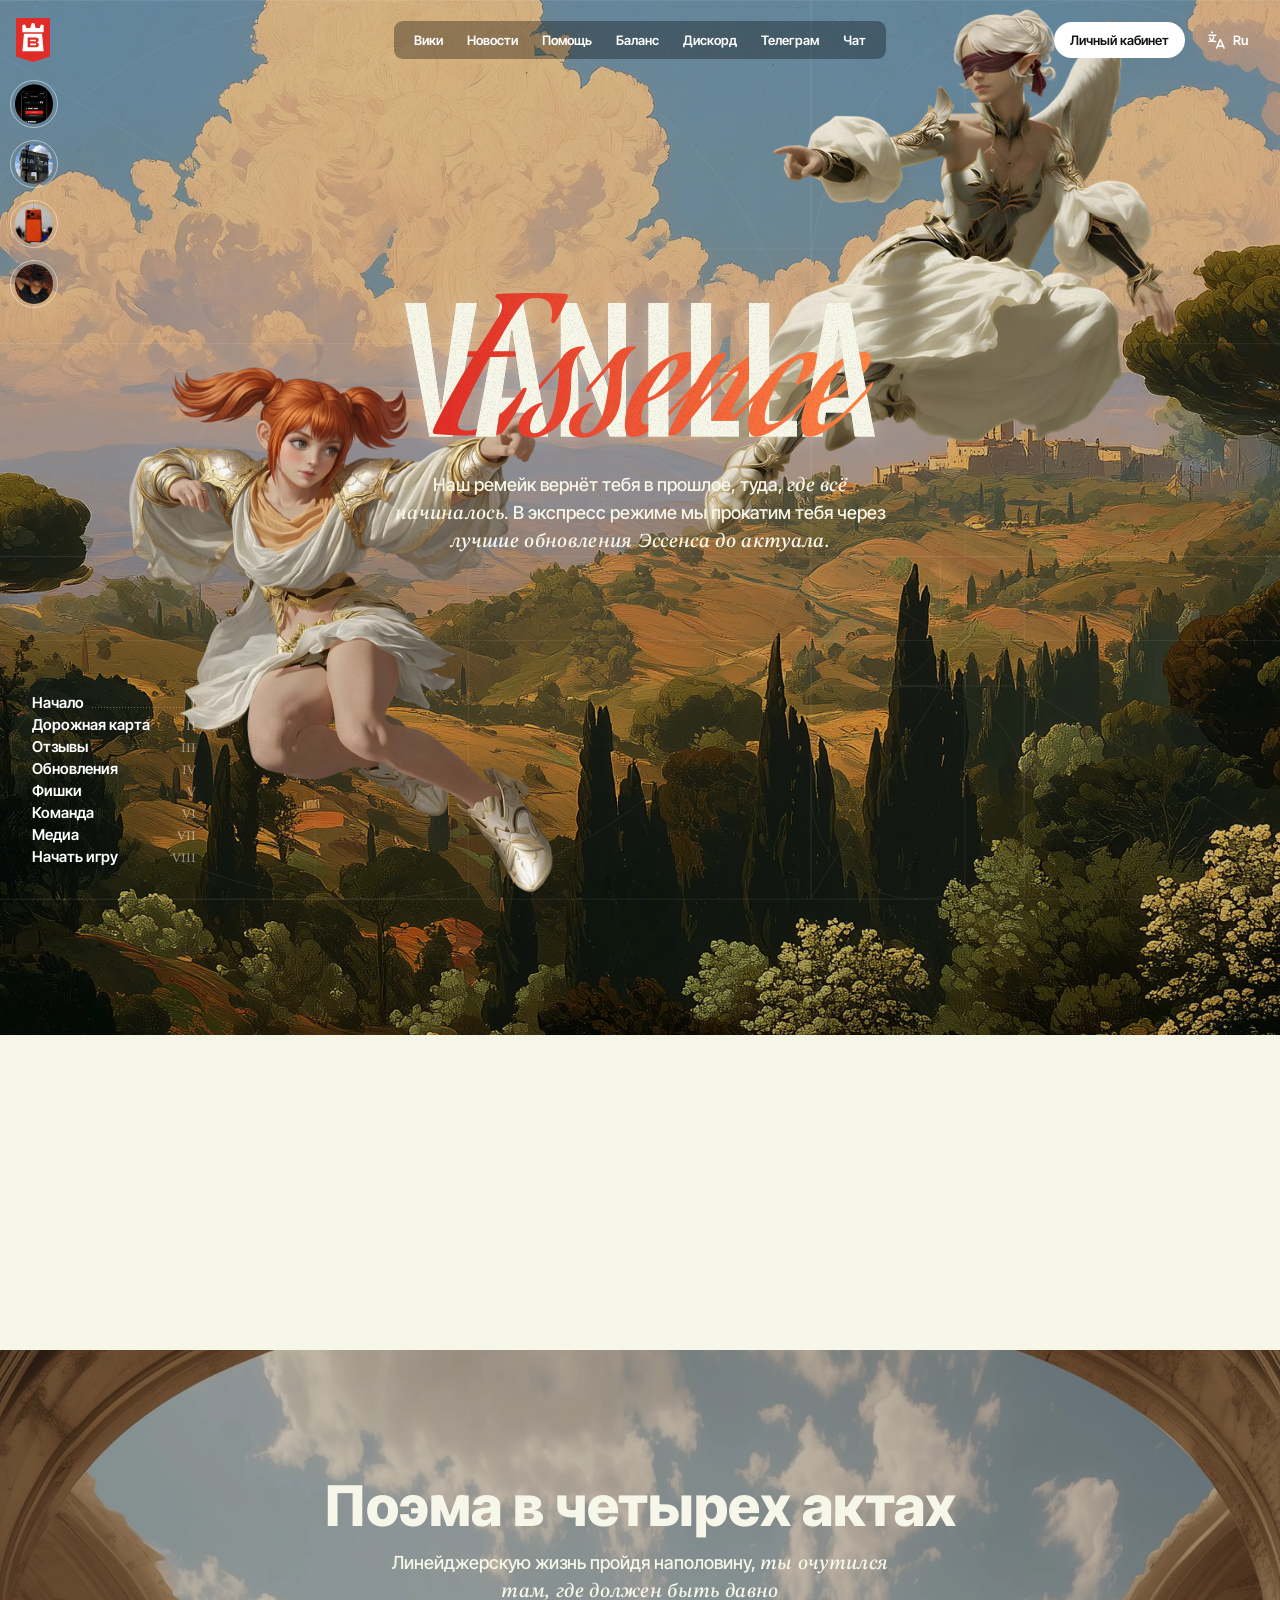
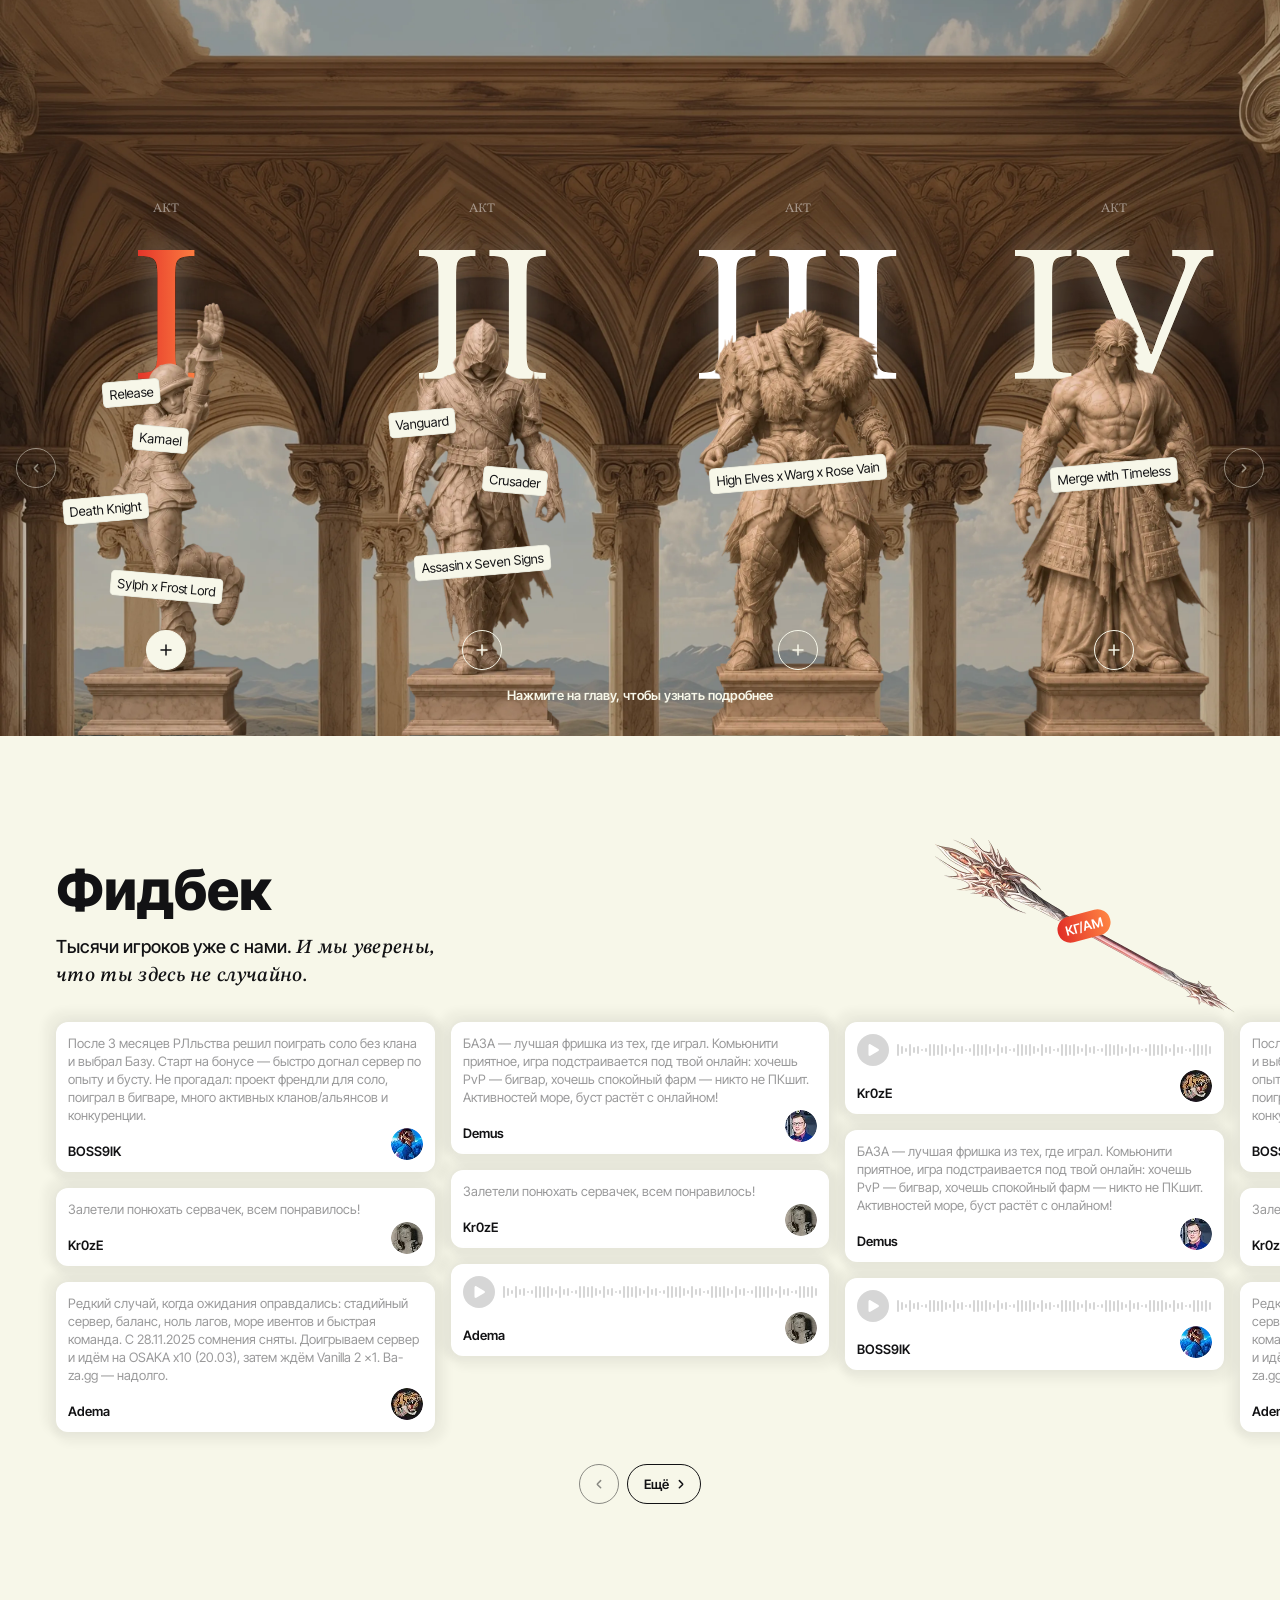
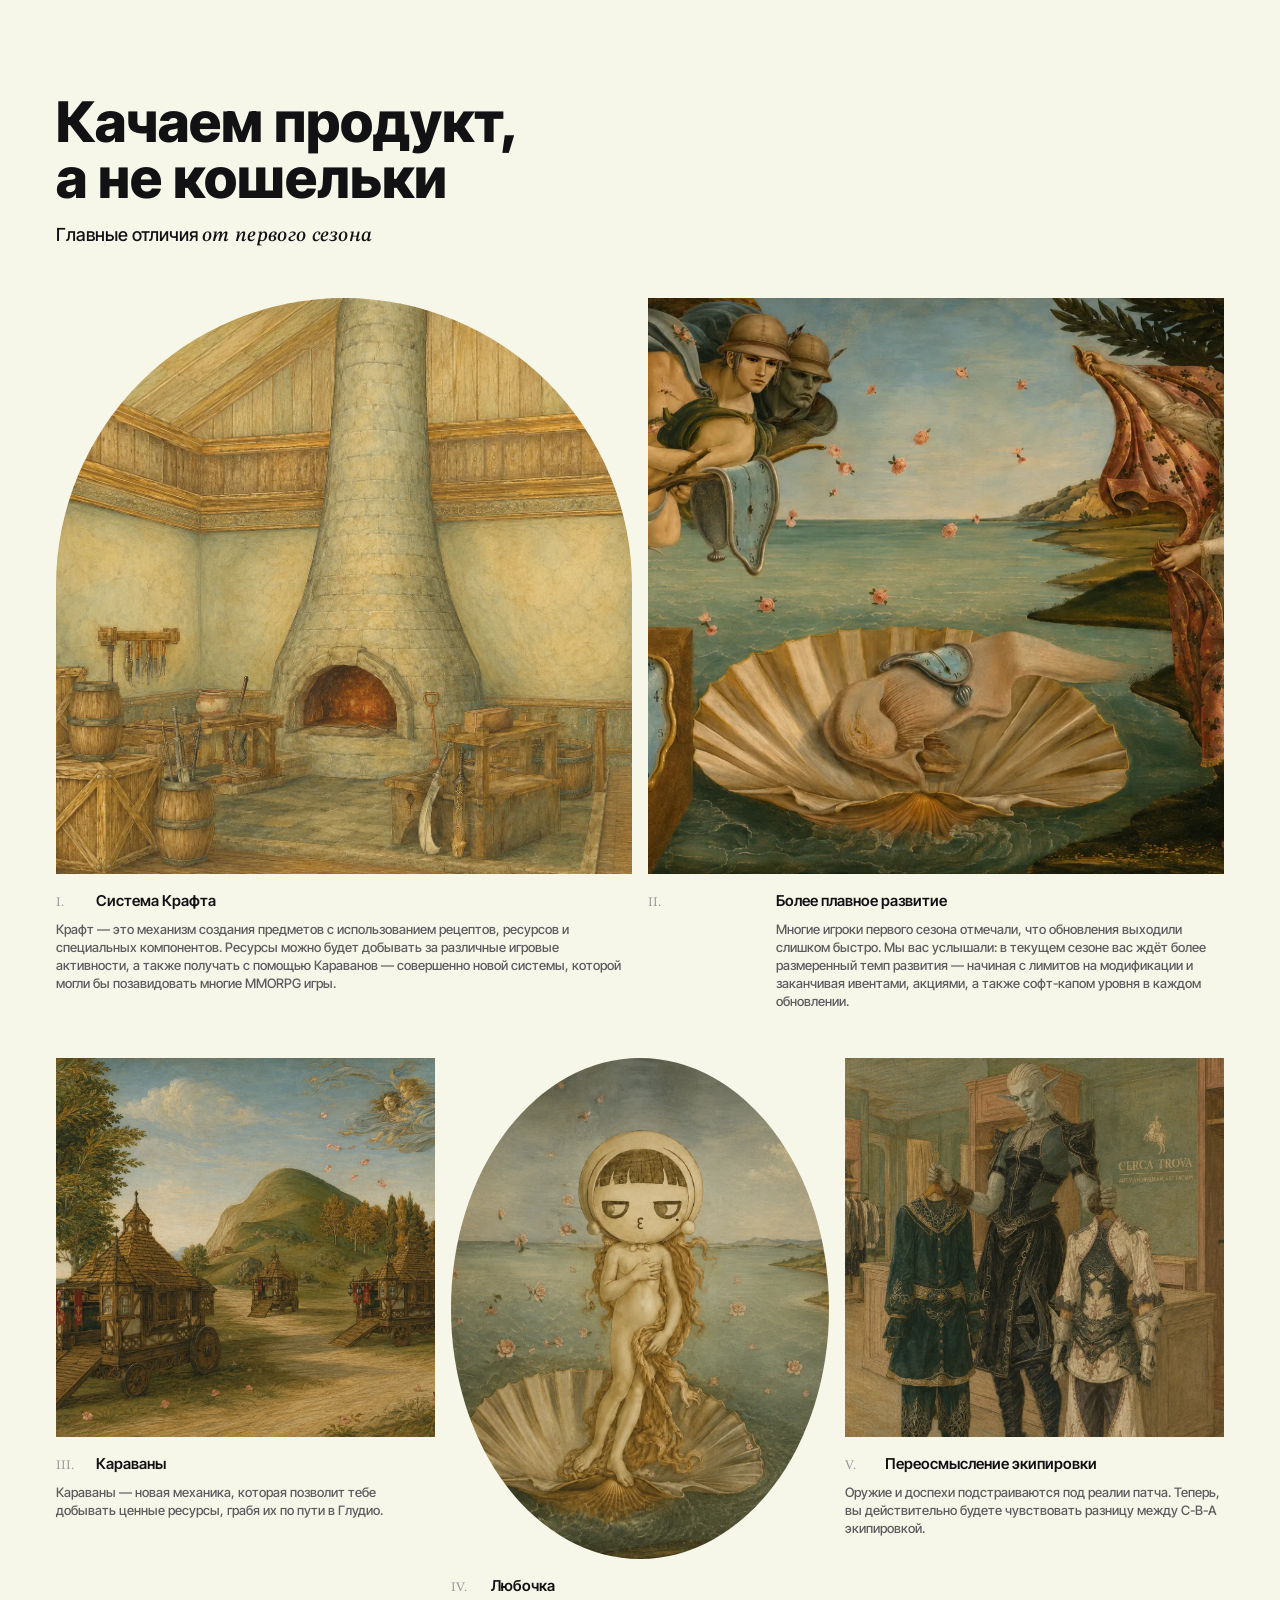
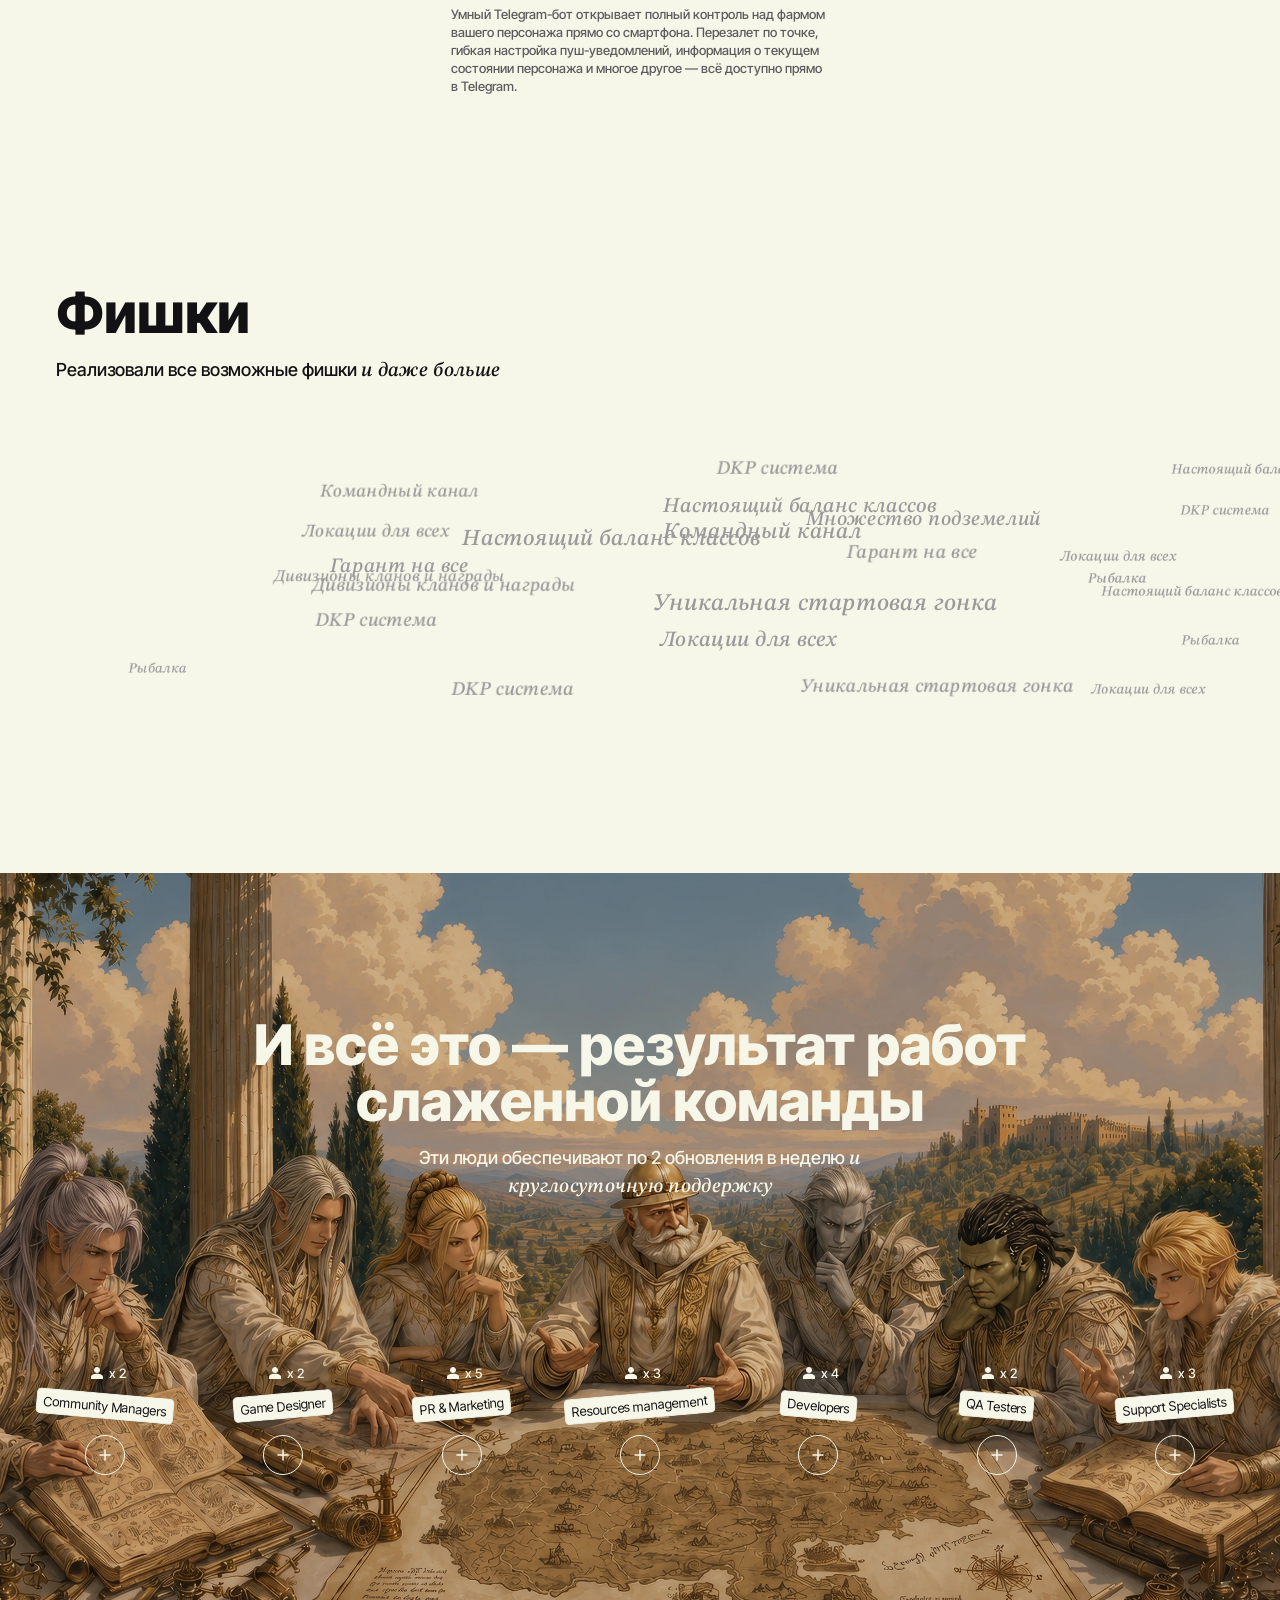
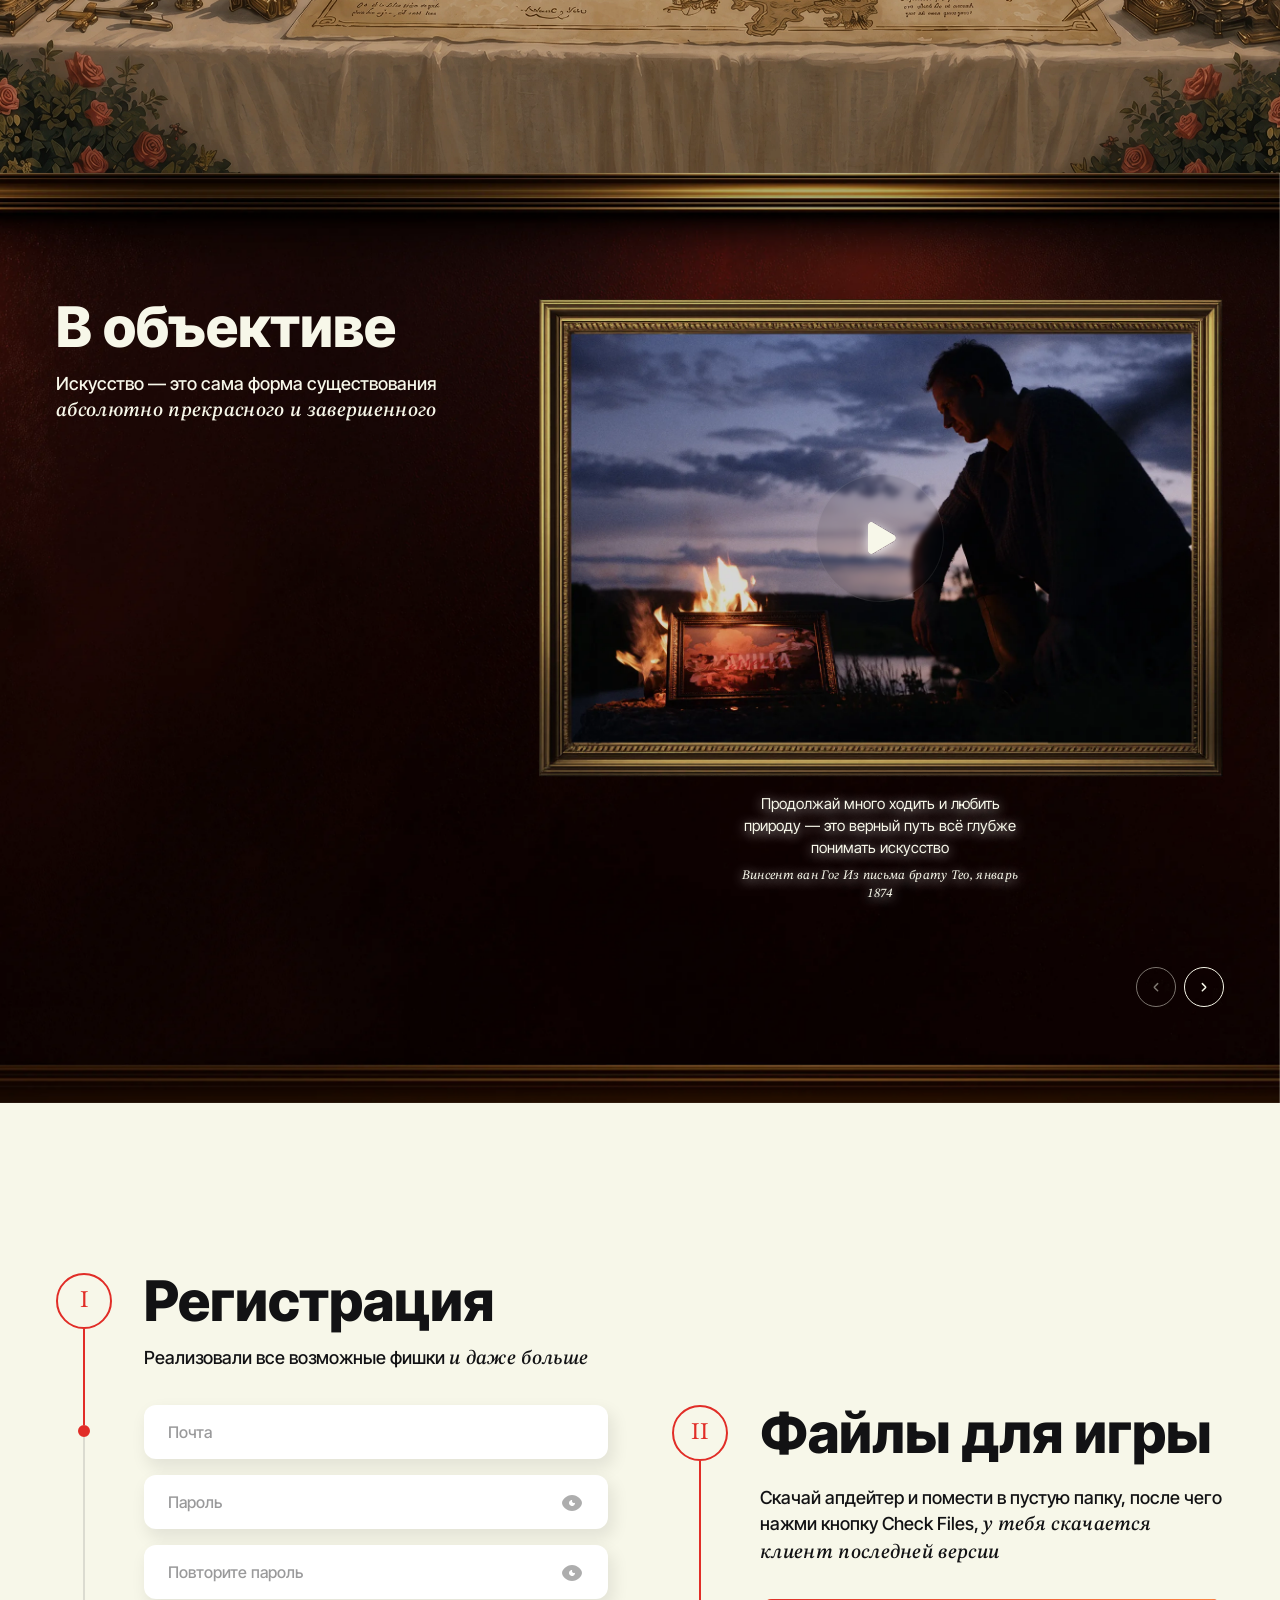
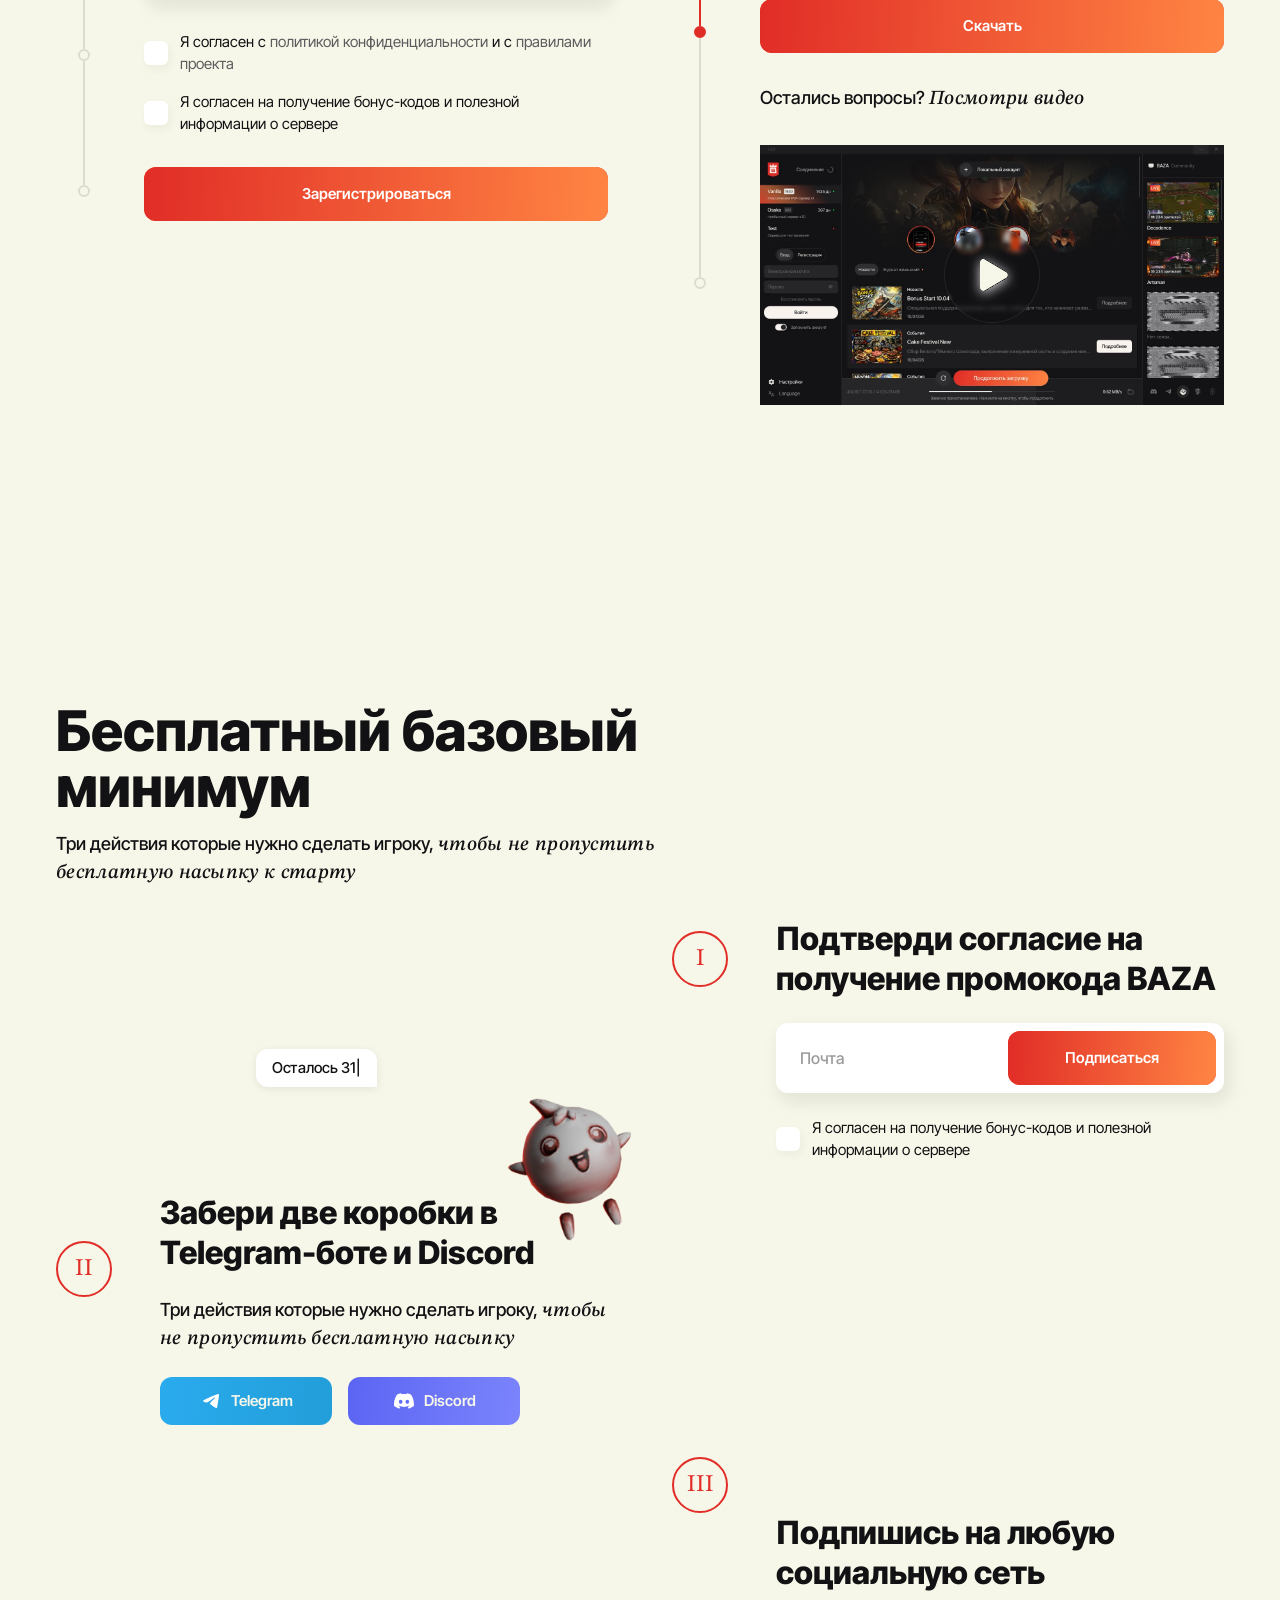
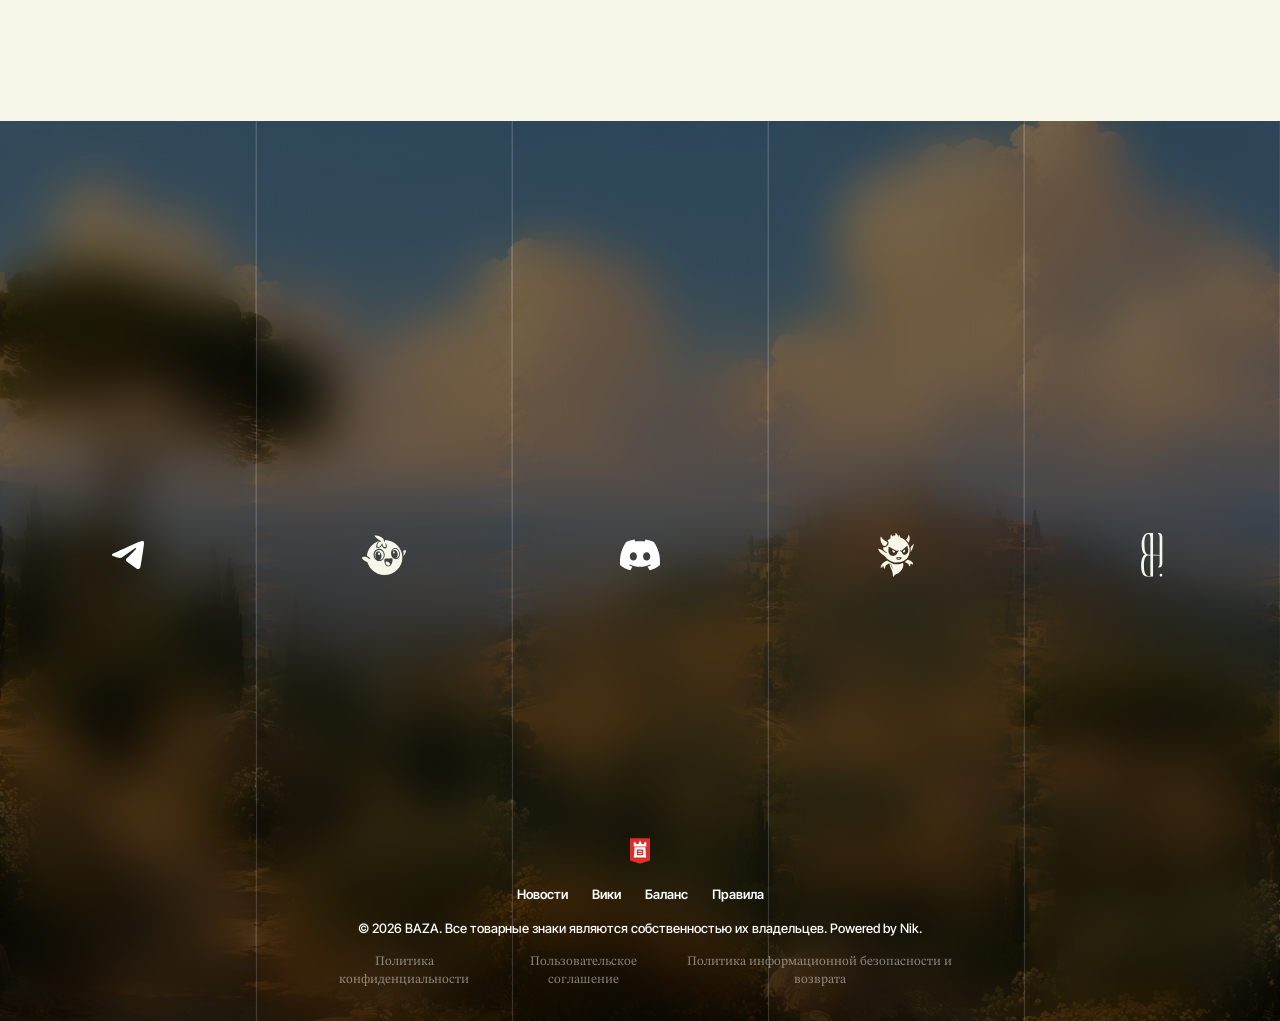
==== commit 7acc58f9: "new content" ====
--- a/index.html
+++ b/index.html
@@ -1507,10 +1507,10 @@
                 <div class="update-item__inner">
                   <div class="update-item__head">
                     <span class="update-item__number create-s hint3">I.</span>
-                    <p class="update-item__title body-m fw-600">Фринтезза</p>
+                    <p class="update-item__title body-m fw-600">Система Крафта</p>
                   </div>
                   <p class="update-item__desc fw-500 hint body-s">
-                    Рейдовый Босс Баюм во временной зоне применяет такие же умения, как и Баюм, находящийся в Башне Дерзости, однако сложность рейда во временной зоне ниже.
+                    Крафт — это механизм создания предметов с использованием рецептов, ресурсов и специальных компонентов. Ресурсы можно будет добывать за различные игровые активности, а также получать с помощью Караванов — совершенно новой системы, которой могли бы позавидовать многие MMORPG игры.
                   </p>
                 </div>
               </div>
@@ -1519,10 +1519,10 @@
                 <div class="update-item__inner">
                   <div class="update-item__head">
                     <span class="update-item__number create-s hint3">II.</span>
-                    <p class="update-item__title body-m fw-600">Рыцари Балтус - Баюм</p>
+                    <p class="update-item__title body-m fw-600">Более плавное развитие</p>
                   </div>
                   <p class="update-item__desc fw-500 hint body-s">
-                    Рейдовый Босс Баюм во временной зоне применяет такие же умения, как и Баюм, находящийся в Башне Дерзости, однако сложность рейда во временной зоне ниже.
+                    Многие игроки первого сезона отмечали, что обновления выходили слишком быстро. Мы вас услышали: в текущем сезоне вас ждёт более размеренный темп развития — начиная с лимитов на модификации и заканчивая ивентами, акциями, а также софт-капом уровня в каждом обновлении.
                   </p>
                 </div>
               </div>
@@ -1531,10 +1531,10 @@
                 <div class="update-item__inner">
                   <div class="update-item__head">
                     <span class="update-item__number create-s hint3">III.</span>
-                    <p class="update-item__title body-m fw-600">Остров Сакуры</p>
+                    <p class="update-item__title body-m fw-600">Караваны</p>
                   </div>
                   <p class="update-item__desc fw-500 hint body-s">
-                    Рейдовый Босс Баюм во временной зоне применяет такие же умения, как и Баюм, находящийся в Башне.
+                    Караваны — новая механика, которая позволит тебе добывать ценные ресурсы, грабя их по пути в Глудио.
                   </p>
                 </div>
               </div>
@@ -1543,10 +1543,10 @@
                 <div class="update-item__inner">
                   <div class="update-item__head">
                     <span class="update-item__number create-s hint3">IV.</span>
-                    <p class="update-item__title body-m fw-600">Комната Голдберга</p>
+                    <p class="update-item__title body-m fw-600">Любочка</p>
                   </div>
                   <p class="update-item__desc fw-500 hint body-s">
-                    Рейдовый Босс Баюм во временной зоне применяет такие же умения, как и Баюм, находящийся в Башне.
+                    Умный Telegram-бот открывает полный контроль над фармом вашего персонажа прямо со смартфона. Перезалет по точке, гибкая настройка пуш-уведомлений, информация о текущем состоянии персонажа и многое другое — всё доступно прямо в Telegram.
                   </p>
                 </div>
               </div>
@@ -1555,10 +1555,10 @@
                 <div class="update-item__inner">
                   <div class="update-item__head">
                     <span class="update-item__number create-s hint3">V.</span>
-                    <p class="update-item__title body-m fw-600">Закен</p>
+                    <p class="update-item__title body-m fw-600">Переосмысление экипировки</p>
                   </div>
                   <p class="update-item__desc fw-500 hint body-s">
-                    Рейдовый Босс Баюм во временной зоне применяет такие же умения, как и Баюм, находящийся в Башне Дерзости, однако сложность рейда во временной зоне ниже.
+                    Оружие и доспехи подстраиваются под реалии патча. Теперь, вы действительно будете чувствовать разницу между C-B-A экипировкой.
                   </p>
                 </div>
               </div>
@@ -2261,59 +2261,59 @@
               <div class="team-desc">
                 <div class="team-desc__inner">
                   <p class="create-l">Community Managers</p>
-                  <p class="body-l fw-500">Agathion - Communication</p>
-                  <p class="body-l fw-500">AdmLangley - Low Tab Streamer Containment Bureau</p>
+                  <p class="body-m fw-500"><span>Agathion</span> - Communication</p>
+                  <p class="body-m fw-500"><span>AdmLangley</span> - Low Tab Streamer Containment Bureau</p>
                 </div>
               </div>
               <div class="team-desc">
                 <div class="team-desc__inner">
                   <p class="create-l">Game Designer</p>
-                  <p class="body-l fw-500">TwinReflection - Game Design</p>
-                  <p class="body-l fw-500">Coldbreath - Class Balance</p>
+                  <p class="body-m fw-500"><span>TwinReflection</span> - Game Design</p>
+                  <p class="body-m fw-500"><span>Coldbreath</span> - Class Balance</p>
                 </div>
               </div>
               <div class="team-desc">
                 <div class="team-desc__inner">
                   <p class="create-l">PR & Marketing</p>
-                  <p class="body-l fw-500">Decadence — Creative Director</p>
-                  <p class="body-l fw-500">AdmLangley — Marketing & PR</p>
-                  <p class="body-l fw-500">Alisa2010swaga — PPC traffic</p>
-                  <p class="body-l fw-500">Paris — Design</p>
-                  <p class="body-l fw-500">qqw — Web Frontend</p>
+                  <p class="body-m fw-500"><span>Decadence</span> — Creative Director</p>
+                  <p class="body-m fw-500"><span>AdmLangley</span> — Marketing & PR</p>
+                  <p class="body-m fw-500"><span>Alisa2010swaga</span> — PPC traffic</p>
+                  <p class="body-m fw-500"><span>Paris</span> — Design</p>
+                  <p class="body-m fw-500"><span>qqw</span> — Web Frontend</p>
                 </div>
               </div>
               <div class="team-desc">
                 <div class="team-desc__inner">
                   <!-- <img src="assets/img/quote.svg" alt=""> -->
                   <p class="create-l">Resources management</p>
-                  <p class="body-l fw-500">Top Secret - Owner, Strategy</p>
-                  <p class="body-l fw-500">Decadance - Community Lead</p>
-                  <p class="body-l fw-500">Agathion - Project Lead</p>
+                  <p class="body-m fw-500"><span>Top Secret</span> - Owner, Strategy</p>
+                  <p class="body-m fw-500"><span>Decadance</span> - Community Lead</p>
+                  <p class="body-m fw-500"><span>Agathion</span> - Project Lead</p>
                 </div>
               </div>
               <div class="team-desc">
                 <div class="team-desc__inner">
                   <p class="create-l">Developers</p>
-                  <p class="body-l fw-500">ProxyMod — Tech Lead, Build Owner</p>
-                  <p class="body-l fw-500">SoundPaladin — Senior Dev</p>
-                  <p class="body-l fw-500">Ethernity — Java Dev</p>
-                  <p class="body-l fw-500">Elvis — Web Backend</p>
+                  <p class="body-m fw-500"><span>ProxyMod</span> — Tech Lead, Build Owner</p>
+                  <p class="body-m fw-500"><span>SoundPaladin</span> — Senior Dev</p>
+                  <p class="body-m fw-500"><span>Ethernity</span> — Java Dev</p>
+                  <p class="body-m fw-500"><span>Elvis</span> — Web Backend</p>
                 </div>
               </div>
               <div class="team-desc">
                 <div class="team-desc__inner">
                   <p class="create-l">QA Testers</p>
-                  <p class="body-l fw-500">Ferioro — Events & Mechanics test</p>
-                  <p class="body-l fw-500">Void — Balance & Config test</p>
+                  <p class="body-m fw-500"><span>Ferioro</span> — Events & Mechanics test</p>
+                  <p class="body-m fw-500"><span>Void</span> — Balance & Config test</p>
                 </div>
               </div>
               <div class="team-desc">
                 <div class="team-desc__inner">
                   <p class="create-l">Support Specialists</p>
-                  <p class="body-l fw-500">Jackie — Support Lead</p>
-                  <p class="body-l fw-500">Chris Tucker — Technical Support, Logs</p>
-                  <p class="body-l fw-500">Lee — Full-time Helper (All-rounder)</p>
-                  <p class="body-l fw-500"><span class="text-dec">Novochrono</span> — Откачали + уволили</p>
+                  <p class="body-m fw-500"><span>Jackie</span> — Support Lead</p>
+                  <p class="body-m fw-500"><span>Chris Tucker</span> — Technical Support, Logs</p>
+                  <p class="body-m fw-500"><span>Lee</span> — Full-time Helper (All-rounder)</p>
+                  <p class="body-m fw-500"><span class="text-dec">Novochrono</span> — Откачали + уволили</p>
                 </div>
               </div>
             </div>
@@ -2360,9 +2360,9 @@
                     </div>
                     <div class="media-slide__inner">
                       <p class="body-m">
-                        Искусство — это сама форма существования абсолютно прекрасного <br>и завершенного
+                        Не надобно иного образца, <br>Когда в глазах пример отца
                       </p>
-                      <p class="create-s">Андрей Тарковский «Запечатленное время»</p>
+                      <p class="create-s">А. С. Грибоедов, «Горе от ума»</p>
                     </div>
                   </div>
                 </div>
--- a/assets/css/main.min.css
+++ b/assets/css/main.min.css
@@ -1 +1 @@
-@import url(https://fonts.googleapis.com/css2?family=Inter+Tight:ital,wght@0,100..900;1,100..900&family=STIX+Two+Text:ital,wght@0,400..700;1,400..700&display=swap);*{margin:0;padding:0;-webkit-box-sizing:border-box;box-sizing:border-box}a{text-decoration:none;color:inherit}ul{list-style:none}img{max-width:100%;height:auto;pointer-events:none}a,ellipse,line,path,rect{-webkit-transition:all .3s ease;transition:all .3s ease}button,input,option,select,textarea{color:inherit;border:none;background:0 0;font:inherit;-webkit-transition:all .3s ease;transition:all .3s ease}button{cursor:pointer}input[type=search]::-webkit-search-cancel-button,input[type=search]::-webkit-search-decoration,input[type=search]::-webkit-search-results-button,input[type=search]::-webkit-search-results-decoration{-webkit-appearance:none}input::-webkit-inner-spin-button,input::-webkit-outer-spin-button{-webkit-appearance:none;margin:0}input[type=number]{-moz-appearance:textfield}input[type=date]::-webkit-calendar-picker-indicator{position:absolute;background:0 0;left:0;top:0;width:100%;height:100%;cursor:pointer}input[type=date]::-webkit-date-and-time-value{text-align:left}:root{--color-black:#121214;--color-secondary-black:#1d1d1f;--color-tertiary-black:#262629;--color-quarternary-black:#2e2e30;--color-separator:#343436;--color-hint:#5c5c5e;--color-secondary-hint:#666668;--color-tertiary-hint:#9A9A9B;--color-white:#F7F7E9;--color-secondary-white:#fff;--color-red:#e12d27;--color-orange:#ff8543;--color-green:#00e764}body{background:var(--color-white,#f7f7e9);color:var(--color-black,#121214);font-family:"Inter Tight",sans-serif;font-optical-sizing:auto;font-weight:400;font-size:15px;display:-webkit-box;display:-ms-flexbox;display:flex;-webkit-box-orient:vertical;-webkit-box-direction:normal;-ms-flex-direction:column;flex-direction:column;-webkit-box-pack:justify;-ms-flex-pack:justify;justify-content:space-between;min-height:100vh}body.open{overflow:hidden}main{overflow-x:clip;-webkit-box-flex:1;-ms-flex-positive:1;flex-grow:1}button,input,textarea{font:inherit}.section{position:relative;z-index:8;padding-top:126px;padding-bottom:64px;width:100%}@media screen and (max-width:767px){.section{padding-top:64px;padding-bottom:32px}}.container{width:100%;max-width:1200px;margin:0 auto;padding:0 16px}.btn{display:-webkit-box;display:-ms-flexbox;display:flex;-webkit-box-align:center;-ms-flex-align:center;align-items:center;-webkit-box-pack:center;-ms-flex-pack:center;justify-content:center;border-radius:12px;font-weight:600;font-size:15px;line-height:22px;overflow:hidden;position:relative;cursor:pointer;padding:16px 24px;gap:2px;outline:0;-webkit-transition:all .3s ease;transition:all .3s ease}.btn span{position:relative;z-index:2}.btn input{position:absolute;left:0;top:0;width:100%;height:100%;opacity:0;cursor:pointer}.btn_accent{background:linear-gradient(93deg,#ff8543 0,#e12d27 100%);color:var(--color-secondary-white)}.btn_accent::before{content:"";position:absolute;left:0;top:0;width:100%;height:100%;background:linear-gradient(93deg,#e12d27 0,#ff8543 100%);opacity:1;-webkit-transition:all .3s ease;transition:all .3s ease}.btn_accent:hover::before{opacity:0}.btn_secondary{padding:9px 16px;border-radius:888px;font-size:13px;line-height:18px;background:var(--color-secondary-white,#fff);color:var(--color-black)}.btn_secondary:hover{background:var(--color-black);color:var(--color-secondary-white,#fff)}.btn_icon-left{padding-left:12px}.btn_border{border:1px solid var(--color-separator,#343436)}.btn_border:hover{background:var(--color-secondary-black,#1d1d1f)}.btn_dark{background:var(--color-tertiary-black,#262629);color:var(--color-secondary-white,#fff)}.btn_dark:hover{background:var(--color-secondary-white,#fff);color:var(--color-black)}.swiper-arrow{width:40px;height:40px;border-radius:50%;border-radius:888px;border:1px solid var(--color-black,#121214);display:-webkit-box;display:-ms-flexbox;display:flex;-webkit-box-align:center;-ms-flex-align:center;align-items:center;-webkit-box-pack:center;-ms-flex-pack:center;justify-content:center;cursor:pointer;-webkit-transition:all .3s ease;transition:all .3s ease}.swiper-arrow_light{border:1px solid var(--color-white,#f7f7e9)}.swiper-arrow_light path{stroke:var(--color-white,#f7f7e9)}.swiper-arrow.swiper-button-disabled{opacity:.48}.swiper-arrow:hover:first-child{-webkit-transform:translateX(-3px);transform:translateX(-3px)}.swiper-arrow:hover:last-child{-webkit-transform:translateX(3px);transform:translateX(3px)}.swiper-scrollbar{position:static!important;max-width:156px!important;margin:0 auto;margin-top:var(--space);background:var(--color-dark-separator);height:6px!important;border-radius:888px}.swiper-scrollbar-drag{background:var(--color-green);cursor:pointer}.swiper-pagination{position:static!important;width:auto!important;gap:4px;display:-webkit-box;display:-ms-flexbox;display:flex;-webkit-box-align:center;-ms-flex-align:center;align-items:center}.swiper-pagination-bullet{width:32px;height:32px;display:-webkit-box;display:-ms-flexbox;display:flex;-webkit-box-align:center;-ms-flex-align:center;align-items:center;-webkit-box-pack:center;-ms-flex-pack:center;justify-content:center;-webkit-transition:all .3s ease;transition:all .3s ease;background-color:var(--color-secondary-light-bg);border-radius:50%;opacity:1}.swiper-pagination-bullet:hover{background:var(--color-quarternary-black,#2e2e30)}.swiper-pagination-bullet-active{background:var(--color-secondary-white,#f8f3ef)!important;color:var(--color-black,#121214)!important}.swiper-button-lock{display:none}.hint{color:var(--color-hint)}.hint2{color:var(--color-secondary-hint)}.hint3{color:var(--color-tertiary-hint)}.hint-light{color:rgba(255,255,255,.72)}.hint-light2{color:rgba(255,255,255,.64)}.hint-light3{color:rgba(255,255,255,.48)}.swiper-slide{height:auto}.form-input{border-radius:12px;background:var(--color-secondary-white,#fff);-webkit-box-shadow:4px 8px 16px 2px rgba(0,0,0,.08);box-shadow:4px 8px 16px 2px rgba(0,0,0,.08);outline:0;height:54px;width:100%;padding-left:24px;padding-right:24px;font-size:16px;font-weight:500;color:var(--color-black-text);-webkit-transition:all .3s ease;transition:all .3s ease}.form-input::-webkit-input-placeholder{color:var(--color-tertiary-hint,#9a9a9b);-webkit-transition:all .3s ease;transition:all .3s ease}.form-input::-moz-placeholder{color:var(--color-tertiary-hint,#9a9a9b);-moz-transition:all .3s ease;transition:all .3s ease}.form-input:-ms-input-placeholder{color:var(--color-tertiary-hint,#9a9a9b);-ms-transition:all .3s ease;transition:all .3s ease}.form-input::-ms-input-placeholder{color:var(--color-tertiary-hint,#9a9a9b);-ms-transition:all .3s ease;transition:all .3s ease}.form-input::placeholder{color:var(--color-tertiary-hint,#9a9a9b);-webkit-transition:all .3s ease;transition:all .3s ease}.form-input:hover::-webkit-input-placeholder{color:var(--color-black-text)}.form-input:hover::-moz-placeholder{color:var(--color-black-text)}.form-input:hover:-ms-input-placeholder{color:var(--color-black-text)}.form-input:hover::-ms-input-placeholder{color:var(--color-black-text)}.form-input:hover::placeholder{color:var(--color-black-text)}.form-pass{position:relative}.form-pass .pass-toggle{position:absolute;top:16px;right:24px;cursor:pointer}.form-pass .pass-toggle.active path,.form-pass .pass-toggle:hover path{fill-opacity:1}textarea.form-input{padding-top:14px;padding-bottom:14px;height:96px;resize:none}.accept{display:-webkit-box;display:-ms-flexbox;display:flex;-webkit-box-align:center;-ms-flex-align:center;align-items:center;gap:12px;cursor:pointer}.accept input{display:none}.accept .checkmark{width:24px;height:24px;border-radius:6px;background:var(--color-secondary-white,#fff);-webkit-box-shadow:2px 4px 8px 1px rgba(0,0,0,.04);box-shadow:2px 4px 8px 1px rgba(0,0,0,.04);display:-webkit-box;display:-ms-flexbox;display:flex;-webkit-box-align:center;-ms-flex-align:center;align-items:center;-webkit-box-pack:center;-ms-flex-pack:center;justify-content:center}.accept .checkmark::after{content:"";width:100%;height:100%;background:url(../img/checkmark.svg) no-repeat center/cover;-webkit-transition:all .3s ease;transition:all .3s ease;opacity:0}.accept__text{width:calc(100% - 36px)}.accept__text a{color:var(--color-hint,#5c5c5e)}.accept__text a:hover{color:var(--color-black-text)}.accept:has(input:checked) .checkmark::after{opacity:1}.form-sub{position:relative;display:-webkit-box;display:-ms-flexbox;display:flex}.form-sub .form-input{height:70px;padding-right:240px}.form-sub .btn{position:absolute;height:calc(100% - 16px);right:8px;top:8px}@media screen and (max-width:767px){.form-sub .form-input{padding-right:146px}}.dropdown{position:relative;cursor:pointer}.dropdown__content{position:absolute;left:0;z-index:5;top:calc(100% + 4px);opacity:0;pointer-events:none;padding:4px;border-radius:12px;border:1px solid var(--color-separator,#343436);background:var(--color-tertiary-black,#262629);-webkit-box-shadow:0 4px 12px 0 rgba(18,18,20,.32);box-shadow:0 4px 12px 0 rgba(18,18,20,.32)}.dropdown__item{display:-webkit-box;display:-ms-flexbox;display:flex;-webkit-box-align:center;-ms-flex-align:center;align-items:center;gap:8px;padding:8px 12px;border-radius:8px;cursor:pointer;color:var(--color-tertiary-hint,#9a9a9b);white-space:nowrap;font-weight:500;font-size:15px;line-height:24px;-webkit-transition:all .3s ease;transition:all .3s ease}.dropdown__item:hover{color:var(--color-secondary-white);background:var(--color-quarternary-black,#2e2e30)}.dropdown__item.active{color:var(--color-secondary-white)}.dropdown__item.active::after{content:"";width:24px;height:24px;background:url(../img/check.svg) no-repeat center/cover}.dropdown.open .dropdown__content{opacity:1;pointer-events:all}a{outline:0}li,p{line-height:inherit}.h2{font-weight:800;font-size:56px;line-height:56px}@media screen and (max-width:767px){.h2{font-size:32px;line-height:40px}}.h3{font-weight:800;font-size:48px;line-height:48px}@media screen and (max-width:767px){.h3{font-size:28px;line-height:36px}}.h4{font-weight:800;font-size:40px;line-height:48px}@media screen and (max-width:767px){.h4{font-size:24px;line-height:32px}}.h5{font-weight:800;font-size:32px;line-height:40px}@media screen and (max-width:767px){.h5{font-size:20px;line-height:28px}}.h6{font-weight:800;font-size:24px;line-height:32px}@media screen and (max-width:767px){.h6{font-size:18px;line-height:24px}}.body-xl{font-size:20px;line-height:28px}@media screen and (max-width:767px){.body-xl{font-size:18px;line-height:26px}}.body-l{font-size:18px;line-height:26px}@media screen and (max-width:767px){.body-l{font-size:16px;line-height:24px}}.body-m{font-size:15px;line-height:22px}@media screen and (max-width:767px){.body-m{font-size:13px;line-height:20px}}.body-s{font-size:13px;line-height:18px}@media screen and (max-width:767px){.body-s{font-size:11px;line-height:16px}}.create-l{font-size:24px;line-height:32px;font-family:"STIX Two Text",serif;font-style:italic}@media screen and (max-width:767px){.create-l{font-size:22px;line-height:30px}}.create-m{font-size:20px;line-height:28px;font-family:"STIX Two Text",serif;font-style:italic;letter-spacing:.32px}@media screen and (max-width:767px){.create-m{font-size:18px;line-height:26px}}.create-s{font-size:13px;line-height:18px;font-family:"STIX Two Text",serif;font-style:italic}@media screen and (max-width:767px){.create-s{font-size:11px;line-height:16px}}.fw-400{font-weight:400}.fw-500{font-weight:500}.fw-600{font-weight:600}.preloader{background:var(--color-white,#f7f7e9) url(../img/golden-ratio2.svg) no-repeat center/cover;display:-webkit-box;display:-ms-flexbox;display:flex;-webkit-box-align:center;-ms-flex-align:center;align-items:center;-webkit-box-pack:center;-ms-flex-pack:center;justify-content:center;position:fixed;inset:0;z-index:9999;-webkit-transition:opacity .4s ease,visibility .4s ease;transition:opacity .4s ease,visibility .4s ease}.preloader-logo{display:-webkit-box;display:-ms-flexbox;display:flex;position:relative}.preloader-logo__fill{position:absolute;inset:0;overflow:hidden;clip-path:inset(100% 0 0 0);-webkit-animation:fillLogo 1.8s ease forwards;animation:fillLogo 1.8s ease forwards}.preloader.hide{opacity:0;visibility:hidden}@-webkit-keyframes fillLogo{to{clip-path:inset(0 0 0 0)}}@keyframes fillLogo{to{clip-path:inset(0 0 0 0)}}.header{padding:16px;position:fixed;z-index:10;width:100%;left:0;top:0;-webkit-transition:all .3s ease;transition:all .3s ease}.header .container{max-width:100%}.header-wrap{display:-webkit-box;display:-ms-flexbox;display:flex;-webkit-box-align:center;-ms-flex-align:center;align-items:center;gap:16px}.header-item{display:-webkit-box;display:-ms-flexbox;display:flex;-webkit-box-align:center;-ms-flex-align:center;align-items:center;width:calc(50% - 320px)}.header-item_left{gap:32px;position:relative;-webkit-box-flex:1;-ms-flex-positive:1;flex-grow:1}.header-item_right{gap:8px;-webkit-box-pack:end;-ms-flex-pack:end;justify-content:flex-end;-webkit-box-flex:1;-ms-flex-positive:1;flex-grow:1}.header .logo{width:100%}.header .logo-wrap{width:100%;max-width:34px;display:-webkit-box;display:-ms-flexbox;display:flex;position:relative}.header .logo-wrap:hover .stories.hide{opacity:1!important;pointer-events:all!important}.header .menu-btn{cursor:pointer;display:none}.header.dark .lang__head{color:var(--color-black)}.header.dark .lang__head path{stroke:var(--color-black)}.header.dark .menu-btn path{stroke:var(--color-black)}@media screen and (max-width:1280px){.header{padding-left:0;padding-right:0}}@media screen and (max-width:991px){.header nav{display:none}.header .menu-btn{display:-webkit-box;display:-ms-flexbox;display:flex}}@media screen and (max-width:767px){.header{padding-top:12px;padding-bottom:12px}.header-item_left{position:static}.header .btn_secondary{display:none}}.dropdown__content{-webkit-transition:all .3s ease;transition:all .3s ease}.menu{display:-webkit-box;display:-ms-flexbox;display:flex;-webkit-box-align:center;-ms-flex-align:center;align-items:center;gap:24px;border-radius:9px;background:rgba(0,0,0,.32);backdrop-filter:blur(16px);padding:10px 20px}.menu-item{display:-webkit-box;display:-ms-flexbox;display:flex}.menu a{color:var(--color-secondary-white)}.menu:has(a:hover) a:not(:hover){color:rgba(255,255,255,.48)}.lang__content{left:auto;right:0}.lang__head{gap:4px;padding:6px 16px 6px 12px;font-size:13px;line-height:18px;color:var(--color-secondary-white);mix-blend-mode:difference}.lang__head:hover{opacity:.7}.lang.open .lang__head{background:var(--color-secondary-white,#fff);color:var(--color-black)}.lang.open .lang__head path{stroke:var(--color-black)}.logo{display:-webkit-box;display:-ms-flexbox;display:flex}.logo img{width:100%}@media screen and (max-width:767px){.logo-wrap{position:static!important}}.stories{position:absolute;left:-6px;top:100%;display:-webkit-box;display:-ms-flexbox;display:flex;-webkit-box-orient:vertical;-webkit-box-direction:normal;-ms-flex-direction:column;flex-direction:column;gap:12px;padding-top:16px;-webkit-transition:all .3s ease;transition:all .3s ease}.stories-item{width:48px;height:48px;border-radius:50%;display:-webkit-box;display:-ms-flexbox;display:flex;-webkit-box-align:center;-ms-flex-align:center;align-items:center;-webkit-box-pack:center;-ms-flex-pack:center;justify-content:center;padding:4px;border:1px solid rgba(255,255,255,.48);cursor:pointer;-webkit-transition:all .3s ease;transition:all .3s ease}.stories-item img{border-radius:50%;width:40px;height:40px;-o-object-fit:cover;object-fit:cover;-webkit-transition:all .3s ease;transition:all .3s ease}.stories-item:hover{border-color:#fff}.stories-item.active{border-color:transparent}.stories-item.active:hover{border-color:#fff}.stories.hide{opacity:0;pointer-events:none}@media screen and (max-width:767px){.stories{-webkit-box-orient:horizontal;-webkit-box-direction:normal;-ms-flex-direction:row;flex-direction:row;left:50%;-webkit-transform:translateX(-50%);transform:translateX(-50%);padding-top:0}}.fixed-menu{display:-webkit-box;display:-ms-flexbox;display:flex;-webkit-box-orient:vertical;-webkit-box-direction:normal;-ms-flex-direction:column;flex-direction:column;padding:32px;position:fixed;left:0;bottom:0;z-index:12;color:var(--color-secondary-white);-webkit-transition:all .3s ease;transition:all .3s ease}.fixed-menu-item{display:-webkit-box;display:-ms-flexbox;display:flex;-webkit-box-align:end;-ms-flex-align:end;align-items:flex-end;gap:8px;min-width:164px}.fixed-menu-item span:first-child{position:relative}.fixed-menu-item span:first-child::after{content:"";background:var(--color-secondary-white);width:100%;height:1px;position:absolute;left:0;bottom:2px;-webkit-transform-origin:left;transform-origin:left;-webkit-transform:scaleX(0);transform:scaleX(0);-webkit-transition:all .3s ease;transition:all .3s ease}.fixed-menu-item__line{height:1px;-webkit-box-flex:1;-ms-flex-positive:1;flex-grow:1;margin-bottom:6px;position:relative}.fixed-menu-item__line::before{content:"";width:100%;height:100%;position:absolute;background-image:repeating-linear-gradient(90deg,rgba(255,255,255,.32) 0,rgba(255,255,255,.32) 1px,transparent 1px,transparent 3px);background-size:3px 1px;background-repeat:repeat-x;-webkit-transform-origin:left;transform-origin:left;left:0;top:0;-webkit-transform:scaleX(0);transform:scaleX(0);-webkit-transition:all .3s ease;transition:all .3s ease}.fixed-menu-item__number{font-style:normal;opacity:.48;-webkit-transition:all .3s ease;transition:all .3s ease}.fixed-menu-item.active .fixed-menu-item__line::before{-webkit-transform:scaleX(1);transform:scaleX(1)}.fixed-menu-item:hover span:first-child::after{-webkit-transform:scaleX(1);transform:scaleX(1)}.fixed-menu-item:hover .fixed-menu-item__line::before{-webkit-transform:scaleX(1);transform:scaleX(1);-webkit-transition-delay:.3s;transition-delay:.3s}.fixed-menu-item:hover .fixed-menu-item__number{opacity:1}.fixed-menu.dark{color:var(--color-black)}.fixed-menu.dark .fixed-menu-item span:first-child::after{background-color:var(--color-black)}.fixed-menu.dark .fixed-menu-item__line::before{background-image:repeating-linear-gradient(90deg,rgba(0,0,0,.32) 0,rgba(0,0,0,.32) 1px,transparent 1px,transparent 3px)}@media screen and (max-width:991px){.fixed-menu{display:none}}@-webkit-keyframes blink{0%,100%{opacity:1}50%{opacity:0}}@keyframes blink{0%,100%{opacity:1}50%{opacity:0}}.clock{position:fixed;bottom:32px;right:32px;z-index:12}.clock-full{border-radius:12px;border:1px solid rgba(255,255,255,.08);background:var(--color-black,#121214);padding:8px;display:-webkit-box;display:-ms-flexbox;display:flex;-webkit-box-orient:vertical;-webkit-box-direction:normal;-ms-flex-direction:column;flex-direction:column;gap:8px;min-width:376px;-webkit-transition:all .3s ease;transition:all .3s ease}.clock-full__head{display:-webkit-box;display:-ms-flexbox;display:flex;-webkit-box-align:start;-ms-flex-align:start;align-items:flex-start;-webkit-box-pack:justify;-ms-flex-pack:justify;justify-content:space-between;padding:0 8px}.clock-full__inner{padding:8px;display:-webkit-box;display:-ms-flexbox;display:flex;-webkit-box-orient:vertical;-webkit-box-direction:normal;-ms-flex-direction:column;flex-direction:column;-webkit-box-align:start;-ms-flex-align:start;align-items:flex-start;color:var(--color-secondary-white)}.clock-full__close{color:var(--color-white,#f7f7e9);cursor:pointer;position:relative}.clock-full__close::after{content:"";width:100%;height:1px;background:var(--color-white,#f7f7e9);position:absolute;left:0;bottom:0;-webkit-transform-origin:right;transform-origin:right;-webkit-transition:all .3s ease;transition:all .3s ease}.clock-full__close:hover::after{-webkit-transform:scaleX(0);transform:scaleX(0)}.clock-full__wrap{padding:12px 16px 16px;border-radius:10px;border:1px solid rgba(255,255,255,.08);display:-webkit-box;display:-ms-flexbox;display:flex;-webkit-box-orient:vertical;-webkit-box-direction:normal;-ms-flex-direction:column;flex-direction:column;gap:12px}.clock-full__btns{display:-webkit-box;display:-ms-flexbox;display:flex;-webkit-box-align:center;-ms-flex-align:center;align-items:center;gap:8px}.clock-full__btns>*{width:calc(50% - 4px);padding:9px 12px;border-radius:888px;font-size:13px}.clock-full.hide{opacity:0;pointer-events:none}.clock-timer{display:-webkit-box;display:-ms-flexbox;display:flex;-webkit-box-align:start;-ms-flex-align:start;align-items:flex-start;-webkit-box-pack:center;-ms-flex-pack:center;justify-content:center;gap:16px}.clock-timer img{margin-top:14px;-webkit-animation:blink 1s infinite;animation:blink 1s infinite}.clock-timer__item{display:-webkit-box;display:-ms-flexbox;display:flex;-webkit-box-orient:vertical;-webkit-box-direction:normal;-ms-flex-direction:column;flex-direction:column;-webkit-box-align:center;-ms-flex-align:center;align-items:center;text-align:center}.clock-timer__item .h4{color:var(--color-secondary-white)}.clock-small{position:absolute;bottom:0;right:0;width:64px;height:64px;border-radius:888px;border:1px solid rgba(255,255,255,.08);background:var(--color-black,#121214);display:-webkit-box;display:-ms-flexbox;display:flex;-webkit-box-align:center;-ms-flex-align:center;align-items:center;-webkit-box-pack:center;-ms-flex-pack:center;justify-content:center;cursor:pointer;opacity:0;pointer-events:none;-webkit-transition:all .3s ease;transition:all .3s ease}.clock-small.show{opacity:1;pointer-events:all}.clock-small:hover{-webkit-transform:scale(1.05);transform:scale(1.05)}.clock.disabled{display:none}@media screen and (max-width:767px){.clock{bottom:16px;right:16px}.clock-full{min-width:1px;width:calc(100vw - 32px)}.clock-full.hide{display:none}}.footer{background:url(../img/footer.webp) no-repeat center/cover;height:100vh;display:-webkit-box;display:-ms-flexbox;display:flex;position:relative;z-index:5}.footer-main{display:-webkit-box;display:-ms-flexbox;display:flex;width:100%}.footer-social{position:relative;display:-webkit-box;display:-ms-flexbox;display:flex;-webkit-box-orient:vertical;-webkit-box-direction:normal;-ms-flex-direction:column;flex-direction:column;-webkit-box-align:center;-ms-flex-align:center;align-items:center;-webkit-box-pack:center;-ms-flex-pack:center;justify-content:center;text-align:center;-webkit-box-flex:1;-ms-flex:1;flex:1;position:relative}.footer-social:not(:last-child)::after{content:"";width:1px;height:100%;background-color:rgba(255,255,255,.16);z-index:3;position:absolute;right:-.5px;top:0}.footer-social::before{content:"";position:absolute;inset:0;backdrop-filter:blur(25px);background:rgba(0,0,0,.32);-webkit-mask-image:-webkit-gradient(linear,left top,left bottom,color-stop(0,#000)),-webkit-gradient(linear,left top,left bottom,color-stop(0,#000));-webkit-mask-image:linear-gradient(#000 0 0),linear-gradient(#000 0 0);mask-image:-webkit-gradient(linear,left top,left bottom,color-stop(0,#000)),-webkit-gradient(linear,left top,left bottom,color-stop(0,#000));mask-image:linear-gradient(#000 0 0),linear-gradient(#000 0 0);-webkit-mask-repeat:no-repeat,no-repeat;mask-repeat:no-repeat,no-repeat;-webkit-mask-position:left center,right center;mask-position:left center,right center;-webkit-mask-size:51% 100%,51% 100%;mask-size:51% 100%,51% 100%;-webkit-transition:-webkit-mask-size .5s ease;transition:-webkit-mask-size .5s ease;transition:mask-size .5s ease;transition:mask-size .5s ease,-webkit-mask-size .5s ease}.footer-social__img{width:48px;height:48px}.footer-social>*{position:relative;z-index:2}.footer-social__inner{max-width:272px;display:-webkit-box;display:-ms-flexbox;display:flex;-webkit-box-orient:vertical;-webkit-box-direction:normal;-ms-flex-direction:column;flex-direction:column;-webkit-box-align:center;-ms-flex-align:center;align-items:center;text-align:center;-webkit-transition:all .3s ease;transition:all .3s ease;color:var(--color-secondary-white,#fff);overflow:hidden;max-height:0;padding-top:32px;-webkit-transition:max-height .3s linear;transition:max-height .3s linear;will-change:max-height}.footer-social__number{color:rgba(255,255,255,.48)}.footer-social__name{color:var(--color-white,#f7f7e9)}.footer-social__desc{color:rgba(255,255,255,.72);margin-bottom:12px}.footer-social .line{display:-webkit-box;display:-ms-flexbox;display:flex;width:32px;height:1px;background:rgba(255,255,255,.24);margin:12px 0}.footer-social:hover::before{-webkit-mask-size:1px 100%,1px 100%;mask-size:1px 100%,1px 100%}.footer-social:hover .footer-social__inner{max-height:300px;overflow:visible}.footer-bot{position:absolute;bottom:32px;left:50%;-webkit-transform:translateX(-50%);transform:translateX(-50%);z-index:10;display:-webkit-box;display:-ms-flexbox;display:flex;-webkit-box-orient:vertical;-webkit-box-direction:normal;-ms-flex-direction:column;flex-direction:column;-webkit-box-align:center;-ms-flex-align:center;align-items:center;gap:16px;text-align:center;color:var(--color-secondary-white)}.footer-bot__menu{display:-webkit-box;display:-ms-flexbox;display:flex;-webkit-box-align:center;-ms-flex-align:center;align-items:center;gap:24px}.footer-bot__menu a:hover{opacity:.7}.footer-bot__submenu{display:-webkit-box;display:-ms-flexbox;display:flex;-webkit-box-align:center;-ms-flex-align:center;align-items:center;gap:16px;font-style:normal}.footer-bot__subitem a{color:rgba(255,255,255,.48)}.footer-bot__subitem a:hover{color:var(--color-secondary-white)}@media screen and (max-width:991px){.footer{height:auto;-webkit-box-orient:vertical;-webkit-box-direction:normal;-ms-flex-direction:column;flex-direction:column}.footer-main{-webkit-box-orient:vertical;-webkit-box-direction:normal;-ms-flex-direction:column;flex-direction:column}.footer-social{width:100%;height:148px;-webkit-box-orient:horizontal;-webkit-box-direction:normal;-ms-flex-direction:row;flex-direction:row;padding:46px 32px;-ms-flex-item-align:start;align-self:start;text-align:left;-webkit-box-pack:stretch;-ms-flex-pack:stretch;justify-content:stretch;gap:48px;margin:-.5px 0}.footer-social__inner{-webkit-box-orient:horizontal;-webkit-box-direction:normal;-ms-flex-direction:row;flex-direction:row;max-height:none;padding-top:0;-webkit-box-flex:1;-ms-flex-positive:1;flex-grow:1;max-width:100%;gap:48px}.footer-social__inner>p:last-child{overflow:hidden;color:transparent;width:64px;height:10px;background:url(../img/link-arrow.svg) no-repeat center/cover}.footer-social__inner .line{display:none}.footer-social__head{display:-webkit-box;display:-ms-flexbox;display:flex;-webkit-box-orient:vertical;-webkit-box-direction:normal;-ms-flex-direction:column;flex-direction:column;-webkit-box-align:start;-ms-flex-align:start;align-items:flex-start}.footer-social__desc{margin-left:auto;margin-bottom:0;max-width:224px;text-align:left;opacity:0;-webkit-transition:all .3s ease;transition:all .3s ease}.footer-social:not(:last-child)::after{width:100%;height:1px;bottom:-.5px;right:0;top:auto}.footer-social::before{-webkit-mask-position:center top,center bottom;mask-position:center top,center bottom;-webkit-mask-size:100% 51%,100% 51%;mask-size:100% 51%,100% 51%}.footer-social:hover::before{-webkit-mask-size:100% 1px,100% 1px;mask-size:100% 1px,100% 1px}.footer-social:hover .footer-social__desc{opacity:1}.footer-bot{position:static;backdrop-filter:blur(25px);background:rgba(0,0,0,.32);-webkit-transform:none;transform:none;padding:32px 16px}}@media screen and (max-width:767px){.footer-social{padding:24px 16px;gap:16px}.footer-social__img{width:34px;height:34px}.footer-social__desc{display:none}.footer-social__inner>p:last-child{margin-left:auto;width:32px;height:6px}.footer-bot__submenu{-ms-flex-wrap:wrap;flex-wrap:wrap;-webkit-box-pack:center;-ms-flex-pack:center;justify-content:center;text-align:center;gap:8px 16px}}.hystmodal,.hystmodal__shadow{-webkit-transition:opacity .3s ease!important;transition:opacity .3s ease!important}.hystmodal__shadow{background:rgba(0,0,0,.64)}.hystmodal__shadow--show{opacity:1}.hystmodal__wrap{-webkit-box-pack:start;-ms-flex-pack:start;justify-content:flex-start}.hystmodal__window{margin:0;border-radius:16px;background:url(../img/golden-ratio2.svg) var(--color-white,#f7f7e9) no-repeat center/cover;padding:16px;display:-webkit-box;display:-ms-flexbox;display:flex;-webkit-box-orient:vertical;-webkit-box-direction:normal;-ms-flex-direction:column;flex-direction:column;width:calc(100% - 32px);max-width:480px;-webkit-transition:all .4s ease;transition:all .4s ease;-webkit-transform:none;transform:none}.menu-modal{width:100%;height:100%;max-width:100%;border-radius:0;padding:0}.menu-modal__close{width:36px;height:36px;display:-webkit-box;display:-ms-flexbox;display:flex;-webkit-box-align:center;-ms-flex-align:center;align-items:center;-webkit-box-pack:center;-ms-flex-pack:center;justify-content:center;cursor:pointer;-webkit-transition:all .3s ease;transition:all .3s ease}.menu-modal__close:hover{opacity:.7}.menu-modal__head{padding:16px;display:-webkit-box;display:-ms-flexbox;display:flex;-webkit-box-align:center;-ms-flex-align:center;align-items:center}.menu-modal__head .logo{width:100%;max-width:34px}.menu-modal-menu{padding:64px 16px;display:-webkit-box;display:-ms-flexbox;display:flex;-webkit-box-orient:vertical;-webkit-box-direction:normal;-ms-flex-direction:column;flex-direction:column}.menu-modal-item{padding:16px;display:-webkit-box;display:-ms-flexbox;display:flex;-webkit-box-align:center;-ms-flex-align:center;align-items:center;-webkit-box-pack:justify;-ms-flex-pack:justify;justify-content:space-between}.menu-modal-item__number{font-size:40px;line-height:100%;letter-spacing:.32px;font-style:normal;color:var(--color-separator-light,#dbdbd0)}.menu-modal-item span{-webkit-transition:all .3s ease;transition:all .3s ease}.menu-modal-item:hover .menu-modal-item__name{background-image:linear-gradient(93deg,#e12d27 0,#ff8543 100%);-webkit-background-clip:text;background-clip:text;color:transparent}.menu-modal-item:hover .menu-modal-item__number{background-image:linear-gradient(93deg,#e12d27 0,#ff8543 100%);-webkit-background-clip:text;background-clip:text;color:transparent}.menu-modal__socials{margin-top:auto;padding:16px 16px 64px;display:-webkit-box;display:-ms-flexbox;display:flex;-webkit-box-align:center;-ms-flex-align:center;align-items:center;-webkit-box-pack:center;-ms-flex-pack:center;justify-content:center;gap:48px}.menu-modal__socials .btn{display:none}.menu-modal .social-item{display:-webkit-box;display:-ms-flexbox;display:flex}.menu-modal .social-item:hover{opacity:.7}@media screen and (max-width:767px){.menu-modal-menu{padding:16px 0}.menu-modal__head{padding-top:12px;padding-bottom:12px}.menu-modal__head .btn_secondary{display:none}.menu-modal-item{padding:12px 16px}.menu-modal-item__number{font-size:32px}.menu-modal__socials{gap:32px;-ms-flex-wrap:wrap;flex-wrap:wrap;padding-bottom:32px}.menu-modal__socials .btn{width:100%;display:-webkit-box;display:-ms-flexbox;display:flex;height:36px;border-radius:888px;font-size:11px;font-weight:600}.menu-modal .social-item{display:-webkit-box;display:-ms-flexbox;display:flex}.menu-modal .social-item img{width:32px;height:32px}}.stories-modal{padding:130px 24px;display:-webkit-box;display:-ms-flexbox;display:flex;overflow:hidden;-webkit-box-align:center;-ms-flex-align:center;align-items:center;-webkit-box-pack:center;-ms-flex-pack:center;justify-content:center}.stories-modal-wrap{display:-webkit-box;display:-ms-flexbox;display:flex;-webkit-box-orient:vertical;-webkit-box-direction:normal;-ms-flex-direction:column;flex-direction:column;-webkit-box-align:center;-ms-flex-align:center;align-items:center;position:relative;z-index:3}.stories-modal-close{display:-webkit-box;display:-ms-flexbox;display:flex;-webkit-box-orient:vertical;-webkit-box-direction:normal;-ms-flex-direction:column;flex-direction:column;-webkit-box-align:center;-ms-flex-align:center;align-items:center;gap:12px;text-align:center;margin-bottom:16px;cursor:pointer}.stories-modal-close svg{width:24px;height:24px}.stories-modal-close svg path{stroke:var(--color-secondary-white)}.stories-modal-close span{color:var(--color-secondary-white)}.stories-modal .stories-swiper{width:100%;max-width:384px;margin-bottom:16px;overflow:visible;position:relative;z-index:3;min-height:680px;max-height:calc(100vh - 400px)}.stories-modal .stories-swiper-slide{position:relative;width:100%;height:100%;display:-webkit-box;display:-ms-flexbox;display:flex;border-radius:16px;overflow:hidden;cursor:pointer;-webkit-transition:all .3s ease;transition:all .3s ease}.stories-modal .stories-swiper-slide::after{content:"";width:100%;height:100%;left:0;top:0;position:absolute;background:-webkit-gradient(linear,left bottom,left top,from(rgba(0,0,0,.48)),to(rgba(0,0,0,.48)));background:linear-gradient(0deg,rgba(0,0,0,.48) 0,rgba(0,0,0,.48) 100%);opacity:0;pointer-events:none}.stories-modal .stories-swiper-slide:not(.swiper-slide-active){-webkit-transform:scale(.8);transform:scale(.8)}.stories-modal .stories-swiper-slide:not(.swiper-slide-active) .btn{opacity:0}.stories-modal .stories-swiper-slide:not(.swiper-slide-active)::after{opacity:1}.stories-modal .stories-swiper-slide img,.stories-modal .stories-swiper-slide video{border-radius:16px;border:1px solid var(--border-transparentBlack);width:100%;height:100%;-o-object-fit:cover;object-fit:cover}.stories-modal .stories-swiper-slide .btn{position:absolute;z-index:2;left:12px;bottom:12px;width:calc(100% - 24px)}.stories-modal .swiper-pagination{position:relative!important;bottom:auto!important;left:auto!important;top:auto!important;width:384px!important;height:4px;border-radius:8px;background:rgba(255,255,255,.4);overflow:hidden}.stories-modal .swiper-pagination-bullet{position:absolute;left:0;top:0;height:4px;width:100%;opacity:0;background:#fff;margin:0!important;border-radius:0!important}.stories-modal .swiper-pagination-bullet-active{opacity:1;-webkit-animation:slide-progress 8s linear forwards;animation:slide-progress 8s linear forwards}@-webkit-keyframes slide-progress{0%{-webkit-transform:translateX(-100%);transform:translateX(-100%)}100%{-webkit-transform:translateX(0);transform:translateX(0)}}@keyframes slide-progress{0%{-webkit-transform:translateX(-100%);transform:translateX(-100%)}100%{-webkit-transform:translateX(0);transform:translateX(0)}}@media screen and (max-width:1400px){.stories-modal{padding:64px 24px}.stories-modal-close{margin-bottom:24px}.stories-modal .stories-swiper{max-width:294px;margin-bottom:24px;max-height:calc(100vh - 300px)}.stories-modal .swiper-pagination{width:294px}}@media screen and (max-width:768px){.stories-modal{padding:61px 24px}.stories-modal .stories-swiper{overflow:hidden;max-width:312px;width:100%;height:492px;min-height:1px;max-height:100%}.stories-modal .swiper-pagination{max-width:312px;width:100%}}.arcticmodal-overlay{background:rgba(0,0,0,.48)!important;opacity:1!important}.arcticmodal-container_i2{padding:0}.arcticmodal-container_i{width:100%;border-spacing:0}.modal-overlay{background:rgba(0,0,0,.48)!important;width:100%;height:100%;position:absolute;left:0;top:0}.char-modal{-webkit-transform:translateX(100%);transform:translateX(100%);border-radius:0;max-width:425px;margin-left:auto;height:100%;display:-webkit-box;display:-ms-flexbox;display:flex;-webkit-box-orient:vertical;-webkit-box-direction:normal;-ms-flex-direction:column;flex-direction:column;-webkit-box-align:center;-ms-flex-align:center;align-items:center;gap:24px;text-align:center;padding:16px 32px 32px}.char-modal__close{width:40px;height:40px;border-radius:50%;display:-webkit-box;display:-ms-flexbox;display:flex;-webkit-box-align:center;-ms-flex-align:center;align-items:center;-webkit-box-pack:center;-ms-flex-pack:center;justify-content:center;cursor:pointer;border:1px solid var(--color-separator-light,#dbdbd0);margin-left:auto;margin-bottom:-8px;-webkit-transition:all .3s ease;transition:all .3s ease}.char-modal__close:hover{opacity:.7}.char-modal__head{display:-webkit-box;display:-ms-flexbox;display:flex;-webkit-box-orient:vertical;-webkit-box-direction:normal;-ms-flex-direction:column;flex-direction:column;-webkit-box-align:center;-ms-flex-align:center;align-items:center;position:relative}.char-modal__head>img{width:100%;max-width:256px;aspect-ratio:1/1;-o-object-fit:cover;object-fit:cover}.char-modal__info{display:-webkit-box;display:-ms-flexbox;display:flex;-webkit-box-orient:vertical;-webkit-box-direction:normal;-ms-flex-direction:column;flex-direction:column;-webkit-box-align:center;-ms-flex-align:center;align-items:center;margin-top:-70px}.char-modal__info .create-s{font-style:normal}.char-modal__info svg{max-height:126px;width:auto}.char-modal__item{display:-webkit-box;display:-ms-flexbox;display:flex;-webkit-box-orient:vertical;-webkit-box-direction:normal;-ms-flex-direction:column;flex-direction:column;-webkit-box-align:center;-ms-flex-align:center;align-items:center;gap:16px}.char-modal__tags{display:-webkit-box;display:-ms-flexbox;display:flex;-ms-flex-wrap:wrap;flex-wrap:wrap;gap:8px 12px;-webkit-box-pack:center;-ms-flex-pack:center;justify-content:center;width:100%}.char-modal__tag{border-radius:6px;border:1px solid rgba(0,0,0,.05);background:rgba(0,0,0,.04);backdrop-filter:blur(8px);padding:4px 10px;text-align:center}.char-modal__big-tag{border-radius:12px;border:1px solid rgba(0,0,0,.05);background:rgba(0,0,0,.04);backdrop-filter:blur(8px);padding:8px 12px;min-width:48px;text-align:center;font-style:normal}.char-modal .btn_dark{margin-top:auto;width:100%;padding:9px 16px;font-size:13px;border-radius:888px}@media screen and (max-width:767px){.char-modal{width:100%;max-width:100%;gap:16px}.char-modal__close{margin-bottom:-24px}.char-modal__head{margin-bottom:-16px}.char-modal__head>img{max-width:164px}.char-modal__info svg{max-height:110px}}.hystmodal--active .char-modal{-webkit-transform:translateX(0);transform:translateX(0)}.chat-modal{margin:auto}.chat-modal__close{width:40px;height:40px;border-radius:50%;display:-webkit-box;display:-ms-flexbox;display:flex;-webkit-box-align:center;-ms-flex-align:center;align-items:center;-webkit-box-pack:center;-ms-flex-pack:center;justify-content:center;cursor:pointer;border:1px solid var(--color-separator-light,#dbdbd0);margin-left:auto;margin-bottom:16px;-webkit-transition:all .3s ease;transition:all .3s ease}.chat-modal__close:hover{opacity:.7}.chat-modal__head{display:-webkit-box;display:-ms-flexbox;display:flex;-webkit-box-orient:vertical;-webkit-box-direction:normal;-ms-flex-direction:column;flex-direction:column;-webkit-box-align:center;-ms-flex-align:center;align-items:center;text-align:center;gap:12px;margin-bottom:16px}.chat-modal__desc{font-style:normal;margin-bottom:24px;text-align:center}.chat-modal__btn{width:100%;border-radius:12px;display:-webkit-box;display:-ms-flexbox;display:flex;padding:12px 24px;-webkit-box-pack:center;-ms-flex-pack:center;justify-content:center;-webkit-box-align:center;-ms-flex-align:center;align-items:center;gap:8px;color:var(--color-white);background:linear-gradient(95deg,#2aabee 0,#229ed9 100%);min-height:54px}.chat-modal__btn:hover{opacity:.7}@media screen and (max-width:767px){.chat-modal__head img{max-width:96px}}.hero{height:100vh;position:absolute;left:50%;-webkit-transform:translateX(-50%);transform:translateX(-50%);top:0;width:100%;max-width:828px;z-index:1;display:-webkit-box;display:-ms-flexbox;display:flex;-webkit-box-orient:vertical;-webkit-box-direction:normal;-ms-flex-direction:column;flex-direction:column;-webkit-box-pack:center;-ms-flex-pack:center;justify-content:center;-webkit-box-align:center;-ms-flex-align:center;align-items:center;text-align:center;color:var(--color-white,#f7f7e9);padding-top:80px;padding-left:16px;padding-right:16px}.hero__logo{width:100%}.hero__desc{max-width:532px}.hero-section{height:150vh;z-index:auto}.hero-section.hide{opacity:0}.hero-section__bg{position:fixed;width:100%;height:100vh;left:0;top:0}.hero-section__bg-move{display:-webkit-box;display:-ms-flexbox;display:flex;height:100%;position:relative}.hero-section__bg-move.not-move{-webkit-transform:none!important;transform:none!important}.hero-section__bg-img{position:absolute;left:50%;top:50%;-webkit-transform:translate(-50%,-50%);transform:translate(-50%,-50%);width:130%;height:130%;max-width:none;-o-object-fit:cover;object-fit:cover}@media screen and (max-width:1280px){.hero{z-index:5;padding-bottom:140px}.hero__bg{-webkit-transform:none!important;transform:none!important}.hero__logo{max-width:508px;margin-bottom:16px;height:auto}}@media screen and (max-width:767px){.hero{padding-bottom:160px}.hero__logo{margin-bottom:8px}}.golden-ratio{width:100%;height:100dvh;position:fixed;left:0;top:0;z-index:2;pointer-events:none}.golden-ratio__dark,.golden-ratio__light{position:absolute;inset:0;width:100%;height:100%;-o-object-fit:cover;object-fit:cover}.golden-ratio__dark{clip-path:inset(0 0 100% 0)}.golden-ratio.index{z-index:7}.chars{position:fixed;width:100%;height:100vh;left:0;top:0;z-index:5;-webkit-transform:translateZ(0);transform:translateZ(0)}.chars-item{display:-webkit-box;display:-ms-flexbox;display:flex;-webkit-box-pack:center;-ms-flex-pack:center;justify-content:center;position:absolute;width:38.5%;-webkit-transition:-webkit-transform 50ms linear;transition:-webkit-transform 50ms linear;transition:transform 50ms linear;transition:transform 50ms linear,-webkit-transform 50ms linear;will-change:transform}.chars-item.not-move{-webkit-transform:none!important;transform:none!important}.chars-item__img{max-height:60vh;aspect-ratio:1/1}.chars-item__box{display:-webkit-box;display:-ms-flexbox;display:flex;position:relative}.chars-item__inner{position:absolute;display:-webkit-box;display:-ms-flexbox;display:flex;-webkit-box-orient:vertical;-webkit-box-direction:normal;-ms-flex-direction:column;flex-direction:column;gap:2px;color:var(--color-white,#f7f7e9);cursor:pointer}.chars-item__inner:hover .chars-item__desc{opacity:1}.chars-item__inner:hover .chars-item__dot img{rotate:45deg;-webkit-transform-origin:center center;transform-origin:center center}.chars-item__dot img{-webkit-transition:all .3s ease;transition:all .3s ease}.chars-item__desc{color:var(--color-separator,#343436);opacity:0;padding:8px 12px;border-radius:10px;background:rgba(247,247,233,.84);-webkit-box-shadow:0 2px 8px 0 rgba(0,0,0,.08);box-shadow:0 2px 8px 0 rgba(0,0,0,.08);backdrop-filter:blur(16px);width:330px;text-align:center;pointer-events:none;-webkit-transition:all .3s ease;transition:all .3s ease}.chars-item__off{position:relative}.chars-item__off::after{content:"";width:100%;height:2px;background:var(--color-red,#e12d27);position:absolute;left:0;top:50%;margin-top:-1px}.chars-item:first-child{bottom:0;left:64px;z-index:3}.chars-item:first-child .chars-item__inner{bottom:100%;left:18.5%;-webkit-box-align:end;-ms-flex-align:end;align-items:flex-end;padding-right:24px}.chars-item:first-child .chars-item__dot{margin-top:6px;-webkit-transform:translateX(24px);transform:translateX(24px)}.chars-item:first-child .chars-item__desc{position:absolute;left:-54px;top:calc(100% + 12px)}.chars-item:last-child{top:0;right:64px;z-index:0}.chars-item:last-child .chars-item__inner{bottom:55px;right:15.5%;-webkit-box-align:start;-ms-flex-align:start;align-items:flex-start;padding-left:24px}.chars-item:last-child .chars-item__dot{margin-bottom:6px;-webkit-transform:translateX(-24px);transform:translateX(-24px)}.chars-item:last-child .chars-item__desc{position:absolute;right:-54px;bottom:calc(100% + 12px)}@media screen and (max-width:1280px){.chars-item{width:auto}.chars-item__inner{display:none}.chars-item:first-child{left:auto;right:calc(50% + 32px)}.chars-item:last-child{left:calc(50% + 32px);right:auto}}@media screen and (max-width:767px){.chars-item{-webkit-transform:none!important;transform:none!important}.chars-item__img{min-width:480px;min-height:480px}}.roster{display:-webkit-box;display:-ms-flexbox;display:flex;-webkit-box-orient:vertical;-webkit-box-direction:normal;-ms-flex-direction:column;flex-direction:column;-webkit-box-align:center;-ms-flex-align:center;align-items:center;-webkit-box-pack:justify;-ms-flex-pack:justify;justify-content:space-between;position:relative;width:100%;padding-top:128px;z-index:5;color:var(--color-white,#f7f7e9)}.roster__head{display:-webkit-box;display:-ms-flexbox;display:flex;-webkit-box-orient:vertical;-webkit-box-direction:normal;-ms-flex-direction:column;flex-direction:column;-webkit-box-align:center;-ms-flex-align:center;align-items:center;text-align:center;gap:16px;position:sticky;top:128px}.roster__head-wrap{display:-webkit-box;display:-ms-flexbox;display:flex;-webkit-box-orient:vertical;-webkit-box-direction:normal;-ms-flex-direction:column;flex-direction:column;-webkit-box-align:start;-ms-flex-align:start;align-items:flex-start;-webkit-box-flex:1;-ms-flex-positive:1;flex-grow:1;margin-bottom:162px}.roster__desc{max-width:532px}.roster-section{display:-webkit-box;display:-ms-flexbox;display:flex;height:auto;min-height:200vh;position:relative;z-index:6}.roster-section__bg{width:100%;height:100%;-o-object-fit:cover;object-fit:cover;-webkit-transform:translateY(0);transform:translateY(0);position:relative;z-index:1}.roster-section__bg-wrap{position:absolute;inset:0;overflow:hidden}.roster-section .section{padding:0;display:-webkit-box;display:-ms-flexbox;display:flex}.roster-section .container{max-width:1520px;display:-webkit-box;display:-ms-flexbox;display:flex}.roster-swiper{width:100%}.roster-chapter{display:-webkit-box;display:-ms-flexbox;display:flex;-webkit-box-orient:vertical;-webkit-box-direction:normal;-ms-flex-direction:column;flex-direction:column;-webkit-box-align:center;-ms-flex-align:center;align-items:center;cursor:pointer;outline:0;position:relative}.roster-chapter__head{display:-webkit-box;display:-ms-flexbox;display:flex;-webkit-box-orient:vertical;-webkit-box-direction:normal;-ms-flex-direction:column;flex-direction:column;-webkit-box-align:center;-ms-flex-align:center;align-items:center;gap:16px}.roster-chapter__icon{width:40px;height:40px;border-radius:50%;border:1px solid var(--color-white,#f7f7e9);display:-webkit-box;display:-ms-flexbox;display:flex;-webkit-box-align:center;-ms-flex-align:center;align-items:center;-webkit-box-pack:center;-ms-flex-pack:center;justify-content:center;-webkit-transition:all .3s ease;transition:all .3s ease}.roster-chapter__info{font-style:normal;color:rgba(255,255,255,.48)}.roster-chapter__main{width:100%;margin-top:-115px;position:relative}.roster-chapter__images{display:-webkit-box;display:-ms-flexbox;display:flex;position:relative}.roster-chapter__images::before{content:"";width:100%;aspect-ratio:1/1;background:radial-gradient(50% 50% at 50% 50%,var(--color-white,#f7f7e9) 0,rgba(247,247,233,0) 100%);opacity:0;position:absolute;left:50%;top:0;-webkit-transform:translateX(-50%);transform:translateX(-50%);-webkit-transition:all .3s ease;transition:all .3s ease}.roster-chapter__images img{-webkit-transition:all .3s ease;transition:all .3s ease}.roster-chapter__images .img-out{opacity:0;position:absolute;left:0;top:0;width:100%;z-index:2}.roster-chapter__number path:last-child{opacity:0}.roster-chapter__labels{position:absolute;z-index:3;display:-webkit-box;display:-ms-flexbox;display:flex;-webkit-box-orient:vertical;-webkit-box-direction:normal;-ms-flex-direction:column;flex-direction:column;-webkit-box-align:center;-ms-flex-align:center;align-items:center;gap:20px;top:50%;left:50%;-webkit-transform:translate(-50%,-50%);transform:translate(-50%,-50%);width:100%}.roster-chapter__label{border-radius:5px;border:1px solid rgba(0,0,0,.08);background:var(--color-white,#f7f7e9);padding:3px 6px;color:var(--color-black,#121214);rotate:-5deg}.roster-chapter__label:nth-child(2n){rotate:5deg}.roster-chapter:hover .roster-chapter__icon{background:var(--color-white,#f7f7e9)}.roster-chapter:hover .roster-chapter__icon path{stroke:var(--color-black,#121214)}.roster-chapter:hover .roster-chapter__images::before{opacity:1}.roster-chapter:hover .roster-chapter__number path:first-child{opacity:0}.roster-chapter:hover .roster-chapter__number path:last-child{opacity:1}.roster-chapter:hover .img-out{opacity:1}.roster__hint{position:absolute;bottom:64px;left:50%;-webkit-transform:translateX(-50%);transform:translateX(-50%);z-index:5;text-align:center}.roster__wrap{position:relative;width:100%}.roster .swiper-slide:first-child .roster-chapter__labels{top:80px;-webkit-transform:translateX(-50%);transform:translateX(-50%)}.roster .swiper-slide:first-child .roster-chapter__label:first-child{translate:-60%}.roster .swiper-slide:first-child .roster-chapter__label:nth-child(2){margin-bottom:24px;translate:-10%}.roster .swiper-slide:first-child .roster-chapter__label:nth-child(3){margin-bottom:32px;translate:-70%}.roster .swiper-slide:first-child .roster-chapter__label:nth-child(4){translate:0}.roster .swiper-slide:nth-child(2) .roster-chapter__labels{top:110px;-webkit-transform:translateX(-50%);transform:translateX(-50%)}.roster .swiper-slide:nth-child(2) .roster-chapter__label:first-child{translate:-90%;margin-bottom:12px}.roster .swiper-slide:nth-child(2) .roster-chapter__label:nth-child(2){margin-bottom:36px;translate:50%}.roster .swiper-slide:nth-child(3) .roster-chapter__labels,.roster .swiper-slide:nth-child(4) .roster-chapter__labels{top:40%}.roster .swiper-arrow{display:none}@media screen and (max-width:1280px){.roster__head{margin-bottom:32px}.roster-section{min-height:1px}.roster .swiper-arrow{display:-webkit-box;display:-ms-flexbox;display:flex;top:50%;translate:0 -50%;position:absolute;z-index:5}.roster-arrow-prev{left:0}.roster-arrow-next{right:0}.roster .swiper-slide{width:100%;display:-webkit-box;display:-ms-flexbox;display:flex;-webkit-box-pack:center;-ms-flex-pack:center;justify-content:center}.roster .swiper-slide.swiper-slide-active .roster-chapter__icon{background:var(--color-white,#f7f7e9)}.roster .swiper-slide.swiper-slide-active .roster-chapter__icon path{stroke:var(--color-black,#121214)}.roster .swiper-slide.swiper-slide-active .roster-chapter__number path:first-child{opacity:0}.roster .swiper-slide.swiper-slide-active .roster-chapter__number path:last-child{opacity:1}.roster-chapter{max-width:360px}.roster-chapter__icon{position:absolute;left:50%;-webkit-transform:translateX(-50%);transform:translateX(-50%);bottom:66px;z-index:3}.roster__hint{bottom:32px;width:calc(100% - 32px)}}@media screen and (max-width:767px){.roster__head{gap:16px}.roster .swiper-slide:first-child .roster-chapter__labels,.roster .swiper-slide:nth-child(2) .roster-chapter__labels{top:60px!important}.roster-chapter{width:calc(100% - 80px)}.roster-chapter__number svg{max-height:172px}.roster-chapter__label{margin-bottom:0!important}}.dark-section{position:relative}.dark-section::before{content:"";width:100%;height:100%;position:absolute;left:0;top:0;z-index:6;background:var(--color-white,#f7f7e9)}.dark-section>*{z-index:7}.feedback{position:relative;display:-webkit-box;display:-ms-flexbox;display:flex;-webkit-box-orient:vertical;-webkit-box-direction:normal;-ms-flex-direction:column;flex-direction:column;gap:32px}.feedback__head{display:-webkit-box;display:-ms-flexbox;display:flex;-webkit-box-orient:vertical;-webkit-box-direction:normal;-ms-flex-direction:column;flex-direction:column;gap:16px;position:relative;width:100%}.feedback__desc{max-width:532px}.feedback-section{position:relative;z-index:8}.feedback-btn{width:156px;height:156px;display:-webkit-box;display:-ms-flexbox;display:flex;-webkit-box-align:center;-ms-flex-align:center;align-items:center;-webkit-box-pack:center;-ms-flex-pack:center;justify-content:center;position:absolute;right:62px;top:50%;margin-top:-78px;-webkit-transition:none;transition:none}.feedback-btn__image{max-width:312px;position:absolute;left:50%;top:50%;-webkit-transform:translate(-50%,-50%);transform:translate(-50%,-50%)}.feedback-btn__circle,.feedback-btn__circle2{position:absolute;left:50%;top:50%;translate:-50% -50%;opacity:0;-webkit-transform-origin:center;transform-origin:center;-webkit-animation:circleLoop 2s infinite ease-in-out;animation:circleLoop 2s infinite ease-in-out}.feedback-btn__circle2{-webkit-animation-delay:.3s;animation-delay:.3s}.feedback-btn__text{position:relative;z-index:2;border-radius:888px;background:-webkit-gradient(linear,left top,right top,from(var(--color-red,#e12d27)),to(var(--color-orange,#ff8543)));background:linear-gradient(90deg,var(--color-red,#e12d27) 0,var(--color-orange,#ff8543) 100%);padding:4px 8px;color:var(--color-secondary-white,#fff);-webkit-transform:rotate(-15deg);transform:rotate(-15deg)}.feedback-swiper{width:calc(100% + 32px);margin-left:-16px;background:url(../img/feedback-bg.svg) no-repeat center}.feedback-swiper .swiper-slide{padding:16px;display:-webkit-box;display:-ms-flexbox;display:flex;-ms-flex-wrap:wrap;flex-wrap:wrap;-webkit-box-align:start;-ms-flex-align:start;align-items:flex-start;gap:16px;position:relative;height:560px}.feedback-swiper .swiper-slide .feedback-slide{position:absolute}.feedback-swiper .swiper-slide .feedback-slide>*{opacity:.2;-webkit-transition:all .3s ease;transition:all .3s ease}.feedback-swiper .swiper-slide .feedback-slide:first-child{left:32px;top:63px}.feedback-swiper .swiper-slide .feedback-slide:nth-child(2){max-width:259px;left:66px;bottom:130px}.feedback-swiper .swiper-slide .feedback-slide:nth-child(3){max-width:259px;left:272px;bottom:32px}.feedback-swiper .swiper-slide .feedback-slide:nth-child(4){max-width:324px;left:312px;top:124px}.feedback-swiper .swiper-slide .feedback-slide:nth-child(5){z-index:2;max-width:276px;left:448px;top:221px}.feedback-swiper .swiper-slide .feedback-slide:nth-child(6){z-index:2;max-width:248px;bottom:93px;right:262px}.feedback-swiper .swiper-slide .feedback-slide:nth-child(7){z-index:2;max-width:300px;right:287px;top:17px}.feedback-swiper .swiper-slide .feedback-slide:nth-child(8){max-width:256px;right:122px;top:61px}.feedback-swiper .swiper-slide .feedback-slide:nth-child(9){max-width:300px;right:32px;bottom:139px}.feedback-swiper .swiper-slide .feedback-slide:hover>*{opacity:1}.feedback-mobile-swiper{display:none;width:100%}.feedback-slide{width:100%;max-width:343px;border-radius:12px;background:var(--color-secondary-white,#fff);-webkit-box-shadow:4px 4px 8px 8px rgba(0,0,0,.04),-4px -4px 8px 8px rgba(0,0,0,.04);box-shadow:4px 4px 8px 8px rgba(0,0,0,.04),-4px -4px 8px 8px rgba(0,0,0,.04);padding:12px;display:-webkit-box;display:-ms-flexbox;display:flex;-webkit-box-orient:vertical;-webkit-box-direction:normal;-ms-flex-direction:column;flex-direction:column;gap:4px;cursor:pointer;-webkit-transform:scale(.95);transform:scale(.95);-webkit-transition:all .3s ease;transition:all .3s ease}.feedback-slide__head{display:-webkit-box;display:-ms-flexbox;display:flex;-webkit-box-align:end;-ms-flex-align:end;align-items:flex-end;-webkit-box-pack:justify;-ms-flex-pack:justify;justify-content:space-between;gap:4px}.feedback-slide__desc{-webkit-transition:all .3s ease;transition:all .3s ease;color:var(--color-tertiary-hint,#9a9a9b)}.feedback-slide__img{width:32px;height:32px;border-radius:50%;-o-object-fit:cover;object-fit:cover}.feedback-slide__audio{display:-webkit-box;display:-ms-flexbox;display:flex;-webkit-box-align:center;-ms-flex-align:center;align-items:center;gap:8px}.feedback-slide__audio-icon{min-width:32px;width:32px;height:32px;border-radius:50%;background:rgba(0,0,0,.16);display:-webkit-box;display:-ms-flexbox;display:flex;-webkit-box-align:center;-ms-flex-align:center;align-items:center;-webkit-box-pack:center;-ms-flex-pack:center;justify-content:center;cursor:pointer;position:relative;-webkit-transition:all .3s ease;transition:all .3s ease}.feedback-slide__audio-icon::before{content:"";position:absolute;left:-1px;top:-1px;width:calc(100% + 2px);height:calc(100% + 2px);border-radius:50%;background:-webkit-gradient(linear,left top,right top,from(var(--color-red,#e12d27)),to(var(--color-orange,#ff8543)));background:linear-gradient(90deg,var(--color-red,#e12d27) 0,var(--color-orange,#ff8543) 100%);opacity:0;-webkit-transition:all .3s ease;transition:all .3s ease}.feedback-slide__audio-icon::after{content:"";width:24px;height:24px;background:url(../img/play.svg) no-repeat center;-webkit-transition:all .3s ease;transition:all .3s ease;z-index:2}.feedback-slide__audio-icon.active::before{opacity:1}.feedback-slide__audio-icon.active::after{background-image:url(../img/pause.svg)}.feedback-slide__audio-proccess{display:-webkit-box;display:-ms-flexbox;display:flex;width:calc(100% - 40px);height:12px;position:relative;background:url(../img/audio-empty.svg) repeat-x left center;-webkit-transition:all .3s ease;transition:all .3s ease}.feedback-slide__audio-current{position:absolute;left:0;top:0;width:0%;height:100%;background:url(../img/audio-fill.svg) repeat-x left center}.feedback-slide.active,.feedback-slide:hover{-webkit-box-shadow:4px 4px 16px 8px rgba(225,45,39,.08),-4px -4px 16px 8px rgba(255,133,67,.08);box-shadow:4px 4px 16px 8px rgba(225,45,39,.08),-4px -4px 16px 8px rgba(255,133,67,.08);-webkit-transform:scale(1)!important;transform:scale(1)!important;z-index:3!important}.feedback-slide.active .feedback-slide__desc,.feedback-slide:hover .feedback-slide__desc{color:var(--color-black)}.feedback-slide.active .feedback-slide__audio-icon,.feedback-slide:hover .feedback-slide__audio-icon{border-color:transparent}.feedback-slide.active .feedback-slide__audio-icon::before,.feedback-slide:hover .feedback-slide__audio-icon::before{opacity:1}.feedback-slide.active .feedback-slide__audio-proccess,.feedback-slide:hover .feedback-slide__audio-proccess{background-image:url(../img/audio-hover.svg)}.feedback-slide.active *,.feedback-slide:hover *{opacity:1!important}.feedback-nav{display:-webkit-box;display:-ms-flexbox;display:flex;-webkit-box-align:center;-ms-flex-align:center;align-items:center;-webkit-box-pack:center;-ms-flex-pack:center;justify-content:center;gap:8px}.feedback-arrow-next{width:74px;padding-left:8px}@media screen and (max-width:1280px){.feedback-swiper{display:none}.feedback-mobile-swiper{display:-webkit-box;display:-ms-flexbox;display:flex;overflow:visible}.feedback-mobile-swiper .swiper-slide{display:-webkit-box;display:-ms-flexbox;display:flex;-webkit-box-orient:vertical;-webkit-box-direction:normal;-ms-flex-direction:column;flex-direction:column;gap:16px}.feedback-mobile-swiper .feedback-slide{-webkit-transform:scale(1);transform:scale(1);max-width:100%!important}}@media screen and (max-width:767px){.feedback-btn{right:0;top:auto;bottom:0;-webkit-transform:none;transform:none}.feedback-btn__image{max-width:196px}.feedback__desc br{display:none}.feedback .swiper-slide{width:196px;gap:8px}}@-webkit-keyframes circleLoop{0%{opacity:0;-webkit-transform:scale(.98);transform:scale(.98)}20%{opacity:1;-webkit-transform:scale(1);transform:scale(1)}50%{opacity:1}70%{opacity:0;-webkit-transform:scale(.98);transform:scale(.98)}100%{opacity:0}}@keyframes circleLoop{0%{opacity:0;-webkit-transform:scale(.98);transform:scale(.98)}20%{opacity:1;-webkit-transform:scale(1);transform:scale(1)}50%{opacity:1}70%{opacity:0;-webkit-transform:scale(.98);transform:scale(.98)}100%{opacity:0}}.update{position:relative;display:-webkit-box;display:-ms-flexbox;display:flex;-webkit-box-orient:vertical;-webkit-box-direction:normal;-ms-flex-direction:column;flex-direction:column;gap:96px}.update__head{display:-webkit-box;display:-ms-flexbox;display:flex;-webkit-box-orient:vertical;-webkit-box-direction:normal;-ms-flex-direction:column;flex-direction:column;gap:16px;position:relative;width:100%}.update__desc{max-width:532px}.update-section{position:relative;z-index:8}.update__list{position:relative;display:-webkit-box;display:-ms-flexbox;display:flex;-ms-flex-wrap:wrap;flex-wrap:wrap;gap:96px 16px}.update-line{position:absolute;left:-257px;top:-76px;pointer-events:none}.update-item{display:-webkit-box;display:-ms-flexbox;display:flex;-webkit-box-orient:vertical;-webkit-box-direction:normal;-ms-flex-direction:column;flex-direction:column;gap:8px;position:relative;z-index:2}.update-item .create-s{font-style:normal}.update-item__inner{display:-webkit-box;display:-ms-flexbox;display:flex;-webkit-box-orient:vertical;-webkit-box-direction:normal;-ms-flex-direction:column;flex-direction:column;gap:8px}.update-item:first-child,.update-item:nth-child(2){width:calc(50% - 8px)}.update-item:first-child>*{max-width:400px}.update-item:first-child .update-item__img{margin-top:auto;border-radius:888px 888px 0 0}.update-item:nth-child(2) .update-item__title{width:100%}.update-item:nth-child(2) .update-item__desc,.update-item:nth-child(2) .update-item__title{max-width:448px;margin-left:auto}.update-item:nth-child(3){width:27.3%}.update-item:nth-child(3)>*{max-width:196px}.update-item:nth-child(4){width:21.1%}.update-item:nth-child(4) .update-item__img{aspect-ratio:31/41;border-radius:50%}.update-item:nth-child(5){width:48.2%}.update-item:nth-child(5)>*{width:100%;max-width:440px;margin-left:auto}.update-item__img{width:100%;aspect-ratio:1/1;-o-object-fit:cover;object-fit:cover;margin-bottom:8px}.update-item__head{display:-webkit-box;display:-ms-flexbox;display:flex;-webkit-box-align:end;-ms-flex-align:end;align-items:flex-end;gap:8px}.update-item__number{width:32px}@media screen and (max-width:1280px){.update{gap:48px}.update-line{display:none}.update__list{gap:48px 16px}.update-item:first-child>*{max-width:100%}.update-item:first-child .update-item__img{margin-top:0}.update-item:nth-child(3),.update-item:nth-child(4),.update-item:nth-child(5){width:calc((100% - 32px)/ 3)}.update-item:nth-child(3)>*,.update-item:nth-child(4)>*,.update-item:nth-child(5)>*{max-width:100%}}@media screen and (max-width:767px){.update__list{gap:32px}.update-item{width:100%!important;-webkit-box-orient:horizontal;-webkit-box-direction:normal;-ms-flex-direction:row;flex-direction:row;-webkit-box-align:center;-ms-flex-align:center;align-items:center;gap:16px}.update-item:nth-child(2n){-webkit-box-orient:horizontal;-webkit-box-direction:reverse;-ms-flex-direction:row-reverse;flex-direction:row-reverse}.update-item__img{width:calc(50% - 8px)!important;margin-bottom:0}.update-item__inner{width:calc(50% - 8px);display:-webkit-box;display:-ms-flexbox;display:flex;-webkit-box-align:start;-ms-flex-align:start;align-items:flex-start;-webkit-box-orient:vertical;-webkit-box-direction:normal;-ms-flex-direction:column;flex-direction:column;gap:8px}.update-item__head{-webkit-box-align:start;-ms-flex-align:start;align-items:flex-start;-webkit-box-orient:vertical;-webkit-box-direction:normal;-ms-flex-direction:column;flex-direction:column;gap:8px}.update-item:nth-child(4) .update-item__img{width:calc(40% - 8px)!important}.update-item:nth-child(4) .update-item__inner{width:calc(60% - 8px)!important}}.chips{position:relative;display:-webkit-box;display:-ms-flexbox;display:flex;-webkit-box-orient:vertical;-webkit-box-direction:normal;-ms-flex-direction:column;flex-direction:column;gap:32px}.chips-section{padding-bottom:128px}.chips__head{display:-webkit-box;display:-ms-flexbox;display:flex;-webkit-box-orient:vertical;-webkit-box-direction:normal;-ms-flex-direction:column;flex-direction:column;gap:16px;position:relative;width:100%}.chips__desc{max-width:532px}.chips-section{position:relative;z-index:8}.chips__scroll{height:500px;display:-webkit-box;display:-ms-flexbox;display:flex;-webkit-box-align:center;-ms-flex-align:center;align-items:center}.chips__wrap{position:relative;height:400px;width:100%}.chips__item{position:absolute;-webkit-transform:scale(.7);transform:scale(.7);-webkit-transition:-webkit-transform .15s linear;transition:-webkit-transform .15s linear;transition:transform .15s linear;transition:transform .15s linear,-webkit-transform .15s linear;will-change:transform;cursor:pointer}.chips__item:hover{z-index:2}.chips-item{position:relative;width:368px;-webkit-transition:all .3s ease;transition:all .3s ease}.chips-item_down .chips-item__inner{border-top:none;border-bottom:1px solid var(--color-hint,#5c5c5e);top:auto;bottom:100%}.chips-item_down .chips-item__inner::before{top:auto;bottom:0}.chips-item__stickers{width:97px;height:195px;position:absolute;bottom:calc(100% + 12px);right:55px;pointer-events:none;opacity:0;-webkit-transition:all .3s ease;transition:all .3s ease}.chips-item__sticker{position:absolute;width:32px;height:32px;-o-object-fit:cover;object-fit:cover;left:var(--offset-x);bottom:-20px;opacity:0;-webkit-transform:translateY(0);transform:translateY(0);-webkit-animation:stickerFloat var(--duration) linear;animation:stickerFloat var(--duration) linear;-webkit-animation-fill-mode:forwards;animation-fill-mode:forwards;-webkit-animation-delay:var(--delay);animation-delay:var(--delay);-webkit-animation-play-state:paused;animation-play-state:paused}.chips-item__head{padding:12px 16px;color:var(--color-tertiary-hint);-webkit-transition:all .3s ease;transition:all .3s ease}.chips-item__inner{padding:12px 16px;border-top:1px solid var(--color-hint,#5c5c5e);color:var(--color-white);position:absolute;left:0;top:100%;pointer-events:none;opacity:0;-webkit-transition:all .3s ease;transition:all .3s ease}.chips-item__inner p{position:relative;z-index:2;opacity:0;-webkit-transition:all .3s ease;transition:all .3s ease}.chips-item__inner::before{content:"";background:var(--color-black,#121214);position:absolute;left:0;top:0;width:100%;height:0;-webkit-transition:all .3s ease;transition:all .3s ease}.chips-item.is-active .chips-item__sticker{-webkit-animation-play-state:running;animation-play-state:running}.chips-item:hover .chips-item__stickers{opacity:1}.chips-item:hover .chips-item__inner{pointer-events:auto;opacity:1}.chips-item:hover .chips-item__inner p{opacity:1}.chips-item:hover .chips-item__inner::before{height:100%}.chips-item:hover .chips-item__head{background:var(--color-black,#121214);color:var(--color-white)}@media screen and (max-width:1280px){.chips{-webkit-box-align:start;-ms-flex-align:start;align-items:flex-start}.chips__scroll{overflow:auto;width:100vw;margin-left:-16px;padding:0 64px;height:328px;display:-webkit-box;display:-ms-flexbox;display:flex;-webkit-box-align:center;-ms-flex-align:center;align-items:center}.chips__wrap{-webkit-box-flex:0;-ms-flex:0 0 auto;flex:0 0 auto;min-width:1280px;height:260px}}@media screen and (max-width:767px){.chips{gap:16px}.chips-section{padding-bottom:32px}.chips__scroll{height:260px}.chips__wrap{height:220px;min-width:1000px}.chips__item{-webkit-transform:scale(1)!important;transform:scale(1)!important}.chips-item{width:240px}.chips-item__head{padding:8px 12px}.chips-item__inner{padding:8px 12px}.chips-item .create-m{font-size:14px;line-height:18px}.chips-item .body-s{font-size:10px;line-height:14px}}@-webkit-keyframes stickerFloat{0%{opacity:0;-webkit-transform:translateY(0) scale(.8);transform:translateY(0) scale(.8)}15%{opacity:1;-webkit-transform:translateY(-20px) scale(1);transform:translateY(-20px) scale(1)}85%{opacity:1;-webkit-transform:translateY(-120px) scale(1);transform:translateY(-120px) scale(1)}100%{opacity:0;-webkit-transform:translateY(-135px) scale(.8);transform:translateY(-135px) scale(.8)}}@keyframes stickerFloat{0%{opacity:0;-webkit-transform:translateY(0) scale(.8);transform:translateY(0) scale(.8)}15%{opacity:1;-webkit-transform:translateY(-20px) scale(1);transform:translateY(-20px) scale(1)}85%{opacity:1;-webkit-transform:translateY(-120px) scale(1);transform:translateY(-120px) scale(1)}100%{opacity:0;-webkit-transform:translateY(-135px) scale(.8);transform:translateY(-135px) scale(.8)}}.team{position:relative;z-index:5;display:-webkit-box;display:-ms-flexbox;display:flex;-webkit-box-orient:vertical;-webkit-box-direction:normal;-ms-flex-direction:column;flex-direction:column;-webkit-box-align:center;-ms-flex-align:center;align-items:center;gap:32px;color:var(--color-white,#f7f7e9)}.team__head{display:-webkit-box;display:-ms-flexbox;display:flex;-webkit-box-orient:vertical;-webkit-box-direction:normal;-ms-flex-direction:column;flex-direction:column;-webkit-box-align:center;-ms-flex-align:center;align-items:center;text-align:center;gap:16px}.team__desc{max-width:532px}.team-section{display:-webkit-box;display:-ms-flexbox;display:flex;height:auto;position:relative}.team-section__bg{width:100%;height:100%;-o-object-fit:cover;object-fit:cover;position:relative;z-index:5;will-change:transform;-webkit-transform:translate3d(0,0,0);transform:translate3d(0,0,0);-webkit-backface-visibility:hidden;backface-visibility:hidden}.team-section__bg-wrap{position:absolute;inset:0;overflow:hidden}.team-section .section{min-height:100vh;padding-top:144px}.team-section .container{max-width:100%}.team__list{display:-webkit-box;display:-ms-flexbox;display:flex;-webkit-box-align:end;-ms-flex-align:end;align-items:flex-end;width:100%;padding-top:128px}.team-item{display:-webkit-box;display:-ms-flexbox;display:flex;-webkit-box-orient:vertical;-webkit-box-direction:normal;-ms-flex-direction:column;flex-direction:column;-webkit-box-align:center;-ms-flex-align:center;align-items:center;cursor:pointer;-webkit-box-flex:1;-ms-flex:1;flex:1}.team-item__count{display:-webkit-box;display:-ms-flexbox;display:flex;-webkit-box-align:center;-ms-flex-align:center;align-items:center;margin-bottom:8px}.team-item__name{-webkit-transform:rotate(-5deg);transform:rotate(-5deg);padding:3px 6px;border-radius:5px;border:1px solid rgba(0,0,0,.08);background:var(--color-white,#f7f7e9);color:var(--color-black,#121214);-webkit-transition:all .3s ease;transition:all .3s ease}.team-item__icon{margin-top:16px;width:40px;height:40px;border-radius:50%;display:-webkit-box;display:-ms-flexbox;display:flex;-webkit-box-align:center;-ms-flex-align:center;align-items:center;-webkit-box-pack:center;-ms-flex-pack:center;justify-content:center;position:relative;overflow:hidden;border:1px solid var(--color-white,#f7f7e9);-webkit-transition:all .3s ease;transition:all .3s ease}.team-item__icon img{position:relative;z-index:2}.team-item__icon::before{content:"";width:100%;height:100%;position:absolute;left:0;top:0;background:-webkit-gradient(linear,left top,right top,from(var(--color-red,#e12d27)),to(var(--color-orange,#ff8543)));background:linear-gradient(90deg,var(--color-red,#e12d27) 0,var(--color-orange,#ff8543) 100%);opacity:0;-webkit-transition:all .3s ease;transition:all .3s ease}.team-item:nth-child(1) .team-item__name,.team-item:nth-child(5) .team-item__name,.team-item:nth-child(6) .team-item__name{-webkit-transform:rotate(5deg);transform:rotate(5deg)}.team-item:hover .team-item__icon{border-color:transparent}.team-item:hover .team-item__icon::before{opacity:1}.team-item:hover .team-item__name{border:1px solid rgba(255,255,255,.08);background:var(--color-black,#121214);color:var(--color-white,#f7f7e9)}.team__info{display:-webkit-box;display:-ms-flexbox;display:flex;width:100%;position:relative;-webkit-box-pack:center;-ms-flex-pack:center;justify-content:center}.team__scroll{width:100%;display:-webkit-box;display:-ms-flexbox;display:flex}.team-desc{display:-webkit-box;display:-ms-flexbox;display:flex;-webkit-box-orient:vertical;-webkit-box-direction:normal;-ms-flex-direction:column;flex-direction:column;-webkit-box-align:center;-ms-flex-align:center;align-items:center;gap:16px;width:100%;max-width:450px;position:absolute;left:50%;top:0;-webkit-transform:translateX(-50%);transform:translateX(-50%);opacity:0;-webkit-transition:all .3s ease;transition:all .3s ease}.team-desc .text-dec{text-decoration:line-through;text-decoration-thickness:2px}.team-desc:nth-child(4){position:static;-webkit-transform:none;transform:none}.team-desc__inner{display:-webkit-box;display:-ms-flexbox;display:flex;-webkit-box-orient:vertical;-webkit-box-direction:normal;-ms-flex-direction:column;flex-direction:column;-webkit-box-align:center;-ms-flex-align:center;align-items:center;text-align:center}.team-desc__inner img{width:32px;height:32px;margin-bottom:4px}.team-desc__inner .create-l{margin-bottom:4px}.team-desc__inner p{text-shadow:0 2px 12px rgba(255,255,255,.84)}.team-desc.is-hover{opacity:1}@media screen and (max-width:991px){.team__bg{min-width:1600px}.team__list{padding-top:96px}.team__scroll{overflow:auto;width:100vw;padding-left:16px;padding-right:16px;overflow-x:auto;overflow-y:hidden;scrollbar-width:none;-ms-overflow-style:none;-webkit-overflow-scrolling:touch}.team__scroll::-webkit-scrollbar{display:none}.team__list{min-width:1200px}.team-item{-webkit-transform:none!important;transform:none!important}}@media screen and (max-width:767px){.team__title br{display:none}.team-section{padding-bottom:64px}.team-section .section{padding-top:64px;padding-bottom:32px}.team-section__bg{max-width:none;min-width:1000px;-webkit-box-flex:0;-ms-flex:0 0 auto;flex:0 0 auto}.team-section__bg-wrap{display:-webkit-box;display:-ms-flexbox;display:flex;overflow-x:auto;overflow-y:hidden;scrollbar-width:none;-ms-overflow-style:none;-webkit-overflow-scrolling:touch}.team-section__bg-wrap::-webkit-scrollbar{display:none}.team__list{min-width:1000px;padding-top:64px}}.media{position:relative;z-index:5;display:-webkit-box;display:-ms-flexbox;display:flex;-webkit-box-orient:vertical;-webkit-box-direction:normal;-ms-flex-direction:column;flex-direction:column;-webkit-box-align:center;-ms-flex-align:center;align-items:center;gap:64px;color:var(--color-white,#f7f7e9)}.media__head{display:-webkit-box;display:-ms-flexbox;display:flex;-webkit-box-orient:vertical;-webkit-box-direction:normal;-ms-flex-direction:column;flex-direction:column;-webkit-box-align:start;-ms-flex-align:start;align-items:flex-start;gap:16px;width:100%;max-width:416px;position:relative;z-index:3}.media__top{display:-webkit-box;display:-ms-flexbox;display:flex;-webkit-box-align:start;-ms-flex-align:start;align-items:flex-start;gap:64px;width:100%}.media-swiper{width:calc(100% - 480px);overflow:visible}.media-slide{display:-webkit-box;display:-ms-flexbox;display:flex;-webkit-box-orient:vertical;-webkit-box-direction:normal;-ms-flex-direction:column;flex-direction:column;-webkit-box-align:center;-ms-flex-align:center;align-items:center;gap:16px}.media-slide__video{cursor:pointer;display:-webkit-box;display:-ms-flexbox;display:flex;position:relative}.media-slide__video>img{aspect-ratio:36/25;-o-object-fit:cover;object-fit:cover}.media-slide__play{position:absolute;left:50%;top:50%;-webkit-transform:translate(-50%,-50%);transform:translate(-50%,-50%);width:128px;height:128px;border-radius:888px;border:1px solid rgba(255,255,255,.08);background:rgba(0,0,0,.08);backdrop-filter:blur(2px);display:-webkit-box;display:-ms-flexbox;display:flex;-webkit-box-align:center;-ms-flex-align:center;align-items:center;-webkit-box-pack:center;-ms-flex-pack:center;justify-content:center;-webkit-transform-origin:center;transform-origin:center;-webkit-transition:all .3s ease;transition:all .3s ease}.media-slide__inner{display:-webkit-box;display:-ms-flexbox;display:flex;-webkit-box-orient:vertical;-webkit-box-direction:normal;-ms-flex-direction:column;flex-direction:column;-webkit-box-align:center;-ms-flex-align:center;align-items:center;text-align:center;gap:8px;max-width:296px}.media-slide__inner .create-s{letter-spacing:.32px}.media-slide__inner>*{text-shadow:0 2px 12px rgba(255,255,255,.84)}.media-slide:hover .media-slide__play{-webkit-transform:translate(-50%,-50%) scale(.95);transform:translate(-50%,-50%) scale(.95)}.media-nav{width:100%;display:-webkit-box;display:-ms-flexbox;display:flex;-webkit-box-align:center;-ms-flex-align:center;align-items:center;-webkit-box-pack:end;-ms-flex-pack:end;justify-content:flex-end;gap:8px}.media-section{display:-webkit-box;display:-ms-flexbox;display:flex;height:auto;position:relative}.media-section__bg{position:absolute;inset:0;overflow:hidden;z-index:5;background:url(../img/media.webp) no-repeat center/cover}.media-section .section{padding-bottom:96px}.media__hint{display:-webkit-box;display:-ms-flexbox;display:flex;-webkit-box-orient:vertical;-webkit-box-direction:normal;-ms-flex-direction:column;flex-direction:column;-webkit-box-align:center;-ms-flex-align:center;align-items:center;gap:12px;max-width:208px;text-align:center;color:rgba(255,255,255,.48)}.media-tark{position:absolute;left:-300px;z-index:8;max-width:710px;bottom:0;cursor:pointer;-webkit-transition:all .3s ease;transition:all .3s ease}.media-tark__code{position:absolute;left:0;top:192px;padding:12px 16px 12px 12px;display:-webkit-box;display:-ms-flexbox;display:flex;-webkit-box-align:center;-ms-flex-align:center;align-items:center;gap:8px;border-radius:8px;border:1px dashed rgba(255,255,255,.32);-webkit-transform:rotate(-30deg) translateX(-30%);transform:rotate(-30deg) translateX(-30%);opacity:0;-webkit-transition:all .3s ease;transition:all .3s ease;-webkit-transform-origin:left;transform-origin:left;color:var(--color-secondary-white)}.media-tark__img{-webkit-transition:all .3s ease;transition:all .3s ease}.media-tark.active{-webkit-transform:translateX(100%);transform:translateX(100%)}.media-tark.active .media-tark__code{opacity:1;pointer-events:all;-webkit-transform:rotate(-30deg) translateX(0);transform:rotate(-30deg) translateX(0)}@media screen and (max-width:1920px){.media-tark.active{-webkit-transform:translateX(60%);transform:translateX(60%)}}@media screen and (max-width:1280px){.media-tark,.media__hint{display:none}}@media screen and (max-width:991px){.media__top{-webkit-box-orient:vertical;-webkit-box-direction:normal;-ms-flex-direction:column;flex-direction:column}.media-swiper{width:100%}.media-nav{-webkit-box-pack:center;-ms-flex-pack:center;justify-content:center}}@media screen and (max-width:767px){.media{gap:32px}.media-slide__play{width:64px;height:64px}.media-slide__play img{width:32px;height:32px}.media__top{gap:32px}.media-section .section{padding-bottom:64px}}.actions{padding:44px 0;display:-webkit-box;display:-ms-flexbox;display:flex;-webkit-box-align:start;-ms-flex-align:start;align-items:flex-start;gap:64px}.actions-section{padding-bottom:128px}.actions__item{display:-webkit-box;display:-ms-flexbox;display:flex;gap:32px;width:calc(50% - 32px)}.actions__item:first-child .actions-line__vertical:nth-child(2){height:96px}.actions__item:first-child .actions-line__vertical:nth-child(4){height:212px}.actions__item:first-child .actions-line__vertical:nth-child(6){height:124px}.actions__item:last-child{margin-top:132px}.actions__item:last-child .actions-line{padding-bottom:116px}.actions__item:last-child .actions__inner{gap:32px}.actions__item:last-child .actions__inner .actions__title{margin-bottom:-8px}.actions__item:last-child .actions-line__vertical:nth-child(2){height:158px}.actions__item:last-child .actions-line__vertical:nth-child(4){height:231px}.actions__item:last-child .actions-line__vertical:nth-child(6){height:130px}.actions-line{width:56px;display:-webkit-box;display:-ms-flexbox;display:flex;-webkit-box-orient:vertical;-webkit-box-direction:normal;-ms-flex-direction:column;flex-direction:column;-webkit-box-align:center;-ms-flex-align:center;align-items:center;padding-bottom:24px}.actions-line__number{width:56px;height:56px;border-radius:50%;display:-webkit-box;display:-ms-flexbox;display:flex;-webkit-box-align:center;-ms-flex-align:center;align-items:center;-webkit-box-pack:center;-ms-flex-pack:center;justify-content:center;border:2px solid #e12d27;background:var(--color-white,#f7f7e9);color:#e12d27;font-style:normal}.actions-line__vertical{-webkit-box-flex:1;-ms-flex-positive:1;flex-grow:1;width:2px;background:var(--color-separator-light,#dbdbd0);position:relative}.actions-line__vertical::before{content:"";width:100%;height:100%;background:var(--color-red,#e12d27);position:absolute;left:0;top:0;-webkit-transform:scaleY(0);transform:scaleY(0);-webkit-transform-origin:top;transform-origin:top;-webkit-transition:all .3s linear;transition:all .3s linear}.actions-line__vertical.active::before{-webkit-transform:scaleY(1);transform:scaleY(1)}.actions-line__circle{width:12px;height:12px;border-radius:50%;border:2px solid var(--color-separator-light,#dbdbd0);-webkit-transition:all .3s ease;transition:all .3s ease}.actions-line__circle.active{background:var(--color-red,#e12d27);border-color:var(--color-red,#e12d27)}.actions__inner{width:calc(100% - 88px);display:-webkit-box;display:-ms-flexbox;display:flex;-webkit-box-orient:vertical;-webkit-box-direction:normal;-ms-flex-direction:column;flex-direction:column;gap:16px}.actions__inner form{margin-top:16px;display:-webkit-box;display:-ms-flexbox;display:flex;-webkit-box-orient:vertical;-webkit-box-direction:normal;-ms-flex-direction:column;flex-direction:column;gap:16px}.actions__inner form .accept-required{margin-top:16px}.actions__inner form .btn{margin-top:16px}.actions-video{display:-webkit-box;display:-ms-flexbox;display:flex;position:relative}.actions-video>img{aspect-ratio:57/32;-o-object-fit:cover;object-fit:cover}.actions-video__play{position:absolute;left:50%;top:50%;-webkit-transform:translate(-50%,-50%);transform:translate(-50%,-50%);width:96px;height:96px;border-radius:888px;border:1px solid rgba(255,255,255,.08);background:rgba(0,0,0,.08);backdrop-filter:blur(2px);display:-webkit-box;display:-ms-flexbox;display:flex;-webkit-box-align:center;-ms-flex-align:center;align-items:center;-webkit-box-pack:center;-ms-flex-pack:center;justify-content:center}.actions-video:hover{-webkit-transform:scale(.97);transform:scale(.97)}@media screen and (max-width:991px){.actions{-webkit-box-orient:vertical;-webkit-box-direction:normal;-ms-flex-direction:column;flex-direction:column}.actions__item{width:100%;-webkit-box-orient:vertical;-webkit-box-direction:normal;-ms-flex-direction:column;flex-direction:column}.actions__item:last-child{margin-top:0}.actions__item:last-child .actions-line{padding-bottom:0}.actions-line{padding-bottom:0}.actions-line__circle,.actions-line__vertical{display:none}.actions__inner{width:100%}}@media screen and (max-width:767px){.actions{padding:0;gap:32px}.actions-section{padding-bottom:32px}.actions-line{width:40px}.actions-line__number{height:40px;width:40px}.actions__item{gap:16px}.actions__item:last-child .actions__inner{gap:16px}.actions__inner{gap:8px}.actions__inner form .accept-required{margin-top:8px}.actions__inner form .btn{margin-top:8px}.actions-video__play{width:64px;height:64px}.actions-video__play img{width:32px;height:32px}}.free{position:relative;display:-webkit-box;display:-ms-flexbox;display:flex;-webkit-box-orient:vertical;-webkit-box-direction:normal;-ms-flex-direction:column;flex-direction:column;gap:32px}.free__head{display:-webkit-box;display:-ms-flexbox;display:flex;-webkit-box-orient:vertical;-webkit-box-direction:normal;-ms-flex-direction:column;flex-direction:column;gap:16px;position:relative;z-index:2;width:100%}.free__desc{max-width:612px}.free-section{position:relative;z-index:8;padding-bottom:128px}.free__list{position:relative;display:-webkit-box;display:-ms-flexbox;display:flex;-webkit-box-orient:vertical;-webkit-box-direction:normal;-ms-flex-direction:column;flex-direction:column;gap:32px 64px}.free-line{position:absolute;left:23px;top:-125px;pointer-events:none}.free-item{position:relative;z-index:2;width:calc(50% - 32px);display:-webkit-box;display:-ms-flexbox;display:flex;-webkit-box-align:start;-ms-flex-align:start;align-items:flex-start;gap:48px}.free-item:nth-child(2n){margin-left:auto}.free-item__inner{width:calc(100% - 104px);display:-webkit-box;display:-ms-flexbox;display:flex;-webkit-box-orient:vertical;-webkit-box-direction:normal;-ms-flex-direction:column;flex-direction:column;gap:24px}.free-item__inner form{display:-webkit-box;display:-ms-flexbox;display:flex;-webkit-box-orient:vertical;-webkit-box-direction:normal;-ms-flex-direction:column;flex-direction:column;gap:24px}.free-item__inner .btn{width:208px}.free-item__number{width:56px;height:56px;border-radius:50%;display:-webkit-box;display:-ms-flexbox;display:flex;-webkit-box-align:center;-ms-flex-align:center;align-items:center;-webkit-box-pack:center;-ms-flex-pack:center;justify-content:center;border:2px solid #e12d27;background:var(--color-white,#f7f7e9);color:#e12d27;font-style:normal}.free-item__socials{display:-webkit-box;display:-ms-flexbox;display:flex;gap:16px}.free-item:nth-child(2) .free-item__number{margin-top:12px}.free-item:nth-child(3) .free-item__number{margin-top:48px}.free-item:nth-child(4) .free-item__title{margin-top:56px}.free__main{position:absolute;z-index:2;display:-webkit-box;display:-ms-flexbox;display:flex;top:130px;left:45%;-webkit-transform:translateX(-50%);transform:translateX(-50%)}.free__main video{width:196px;height:196px}.free-text{position:absolute;left:-228px;top:0;border-radius:12px 12px 0 12px;background:var(--color-secondary-white,#fff);-webkit-box-shadow:0 2px 8px 0 rgba(0,0,0,.08);box-shadow:0 2px 8px 0 rgba(0,0,0,.08);padding:8px 16px}.free-text p::after{content:"|";-webkit-animation:blink 1s infinite;animation:blink 1s infinite}@media screen and (max-width:1280px){.free-line{display:none}}@media screen and (max-width:991px){.free__list{gap:64px}.free__main{position:relative;top:auto;left:auto;width:100%;-webkit-transform:none;transform:none}.free-text{left:176px}.free-item{width:100%;gap:24px}.free-item__inner{width:calc(100% - 80px)}.free-item:nth-child(4){-webkit-box-align:center;-ms-flex-align:center;align-items:center}.free-item:nth-child(4) .free-item__title{margin-top:0}.free-item__socials{width:100%;max-width:360px}}@media screen and (max-width:767px){.free-section{padding-bottom:32px}.free__desc br{display:none}.free-text{left:auto;right:0}.free__list{gap:32px}.free-item{-webkit-box-orient:vertical;-webkit-box-direction:normal;-ms-flex-direction:column;flex-direction:column;-webkit-box-align:start!important;-ms-flex-align:start!important;align-items:flex-start!important;gap:16px}.free-item__number{width:40px;height:40px;margin-top:0!important}.free-item__inner{width:100%}.free-item__inner .btn{max-width:129px}}@keyframes blink{50%{opacity:0}}.socials-btn{min-width:172px;border-radius:12px;display:-webkit-box;display:-ms-flexbox;display:flex;padding:12px 24px;-webkit-box-pack:center;-ms-flex-pack:center;justify-content:center;-webkit-box-align:center;-ms-flex-align:center;align-items:center;gap:8px;color:var(--color-white)}.socials-btn_tg{background:linear-gradient(95deg,#2aabee 0,#229ed9 100%)}.socials-btn_ds{background:linear-gradient(95deg,#5b65f3 0,#7b84fc 100%)}.socials-btn:hover{opacity:.8}@media screen and (max-width:767px){.socials-btn{min-width:1px;width:calc(50% - 4px)}}+@import url(https://fonts.googleapis.com/css2?family=Inter+Tight:ital,wght@0,100..900;1,100..900&family=STIX+Two+Text:ital,wght@0,400..700;1,400..700&display=swap);*{margin:0;padding:0;-webkit-box-sizing:border-box;box-sizing:border-box}a{text-decoration:none;color:inherit}ul{list-style:none}img{max-width:100%;height:auto;pointer-events:none}a,ellipse,line,path,rect{-webkit-transition:all .3s ease;transition:all .3s ease}button,input,option,select,textarea{color:inherit;border:none;background:0 0;font:inherit;-webkit-transition:all .3s ease;transition:all .3s ease}button{cursor:pointer}input[type=search]::-webkit-search-cancel-button,input[type=search]::-webkit-search-decoration,input[type=search]::-webkit-search-results-button,input[type=search]::-webkit-search-results-decoration{-webkit-appearance:none}input::-webkit-inner-spin-button,input::-webkit-outer-spin-button{-webkit-appearance:none;margin:0}input[type=number]{-moz-appearance:textfield}input[type=date]::-webkit-calendar-picker-indicator{position:absolute;background:0 0;left:0;top:0;width:100%;height:100%;cursor:pointer}input[type=date]::-webkit-date-and-time-value{text-align:left}:root{--color-black:#121214;--color-secondary-black:#1d1d1f;--color-tertiary-black:#262629;--color-quarternary-black:#2e2e30;--color-separator:#343436;--color-hint:#5c5c5e;--color-secondary-hint:#666668;--color-tertiary-hint:#9A9A9B;--color-white:#F7F7E9;--color-secondary-white:#fff;--color-red:#e12d27;--color-orange:#ff8543;--color-green:#00e764}body{background:var(--color-white,#f7f7e9);color:var(--color-black,#121214);font-family:"Inter Tight",sans-serif;font-optical-sizing:auto;font-weight:400;font-size:15px;display:-webkit-box;display:-ms-flexbox;display:flex;-webkit-box-orient:vertical;-webkit-box-direction:normal;-ms-flex-direction:column;flex-direction:column;-webkit-box-pack:justify;-ms-flex-pack:justify;justify-content:space-between;min-height:100vh}body.open{overflow:hidden}main{overflow-x:clip;-webkit-box-flex:1;-ms-flex-positive:1;flex-grow:1}button,input,textarea{font:inherit}.section{position:relative;z-index:8;padding-top:126px;padding-bottom:64px;width:100%}@media screen and (max-width:767px){.section{padding-top:64px;padding-bottom:32px}}.container{width:100%;max-width:1200px;margin:0 auto;padding:0 16px}.btn{display:-webkit-box;display:-ms-flexbox;display:flex;-webkit-box-align:center;-ms-flex-align:center;align-items:center;-webkit-box-pack:center;-ms-flex-pack:center;justify-content:center;border-radius:12px;font-weight:600;font-size:15px;line-height:22px;overflow:hidden;position:relative;cursor:pointer;padding:16px 24px;gap:2px;outline:0;-webkit-transition:all .3s ease;transition:all .3s ease}.btn span{position:relative;z-index:2}.btn input{position:absolute;left:0;top:0;width:100%;height:100%;opacity:0;cursor:pointer}.btn_accent{background:linear-gradient(93deg,#ff8543 0,#e12d27 100%);color:var(--color-secondary-white)}.btn_accent::before{content:"";position:absolute;left:0;top:0;width:100%;height:100%;background:linear-gradient(93deg,#e12d27 0,#ff8543 100%);opacity:1;-webkit-transition:all .3s ease;transition:all .3s ease}.btn_accent:hover::before{opacity:0}.btn_secondary{padding:9px 16px;border-radius:888px;font-size:13px;line-height:18px;background:var(--color-secondary-white,#fff);color:var(--color-black)}.btn_secondary:hover{background:var(--color-black);color:var(--color-secondary-white,#fff)}.btn_icon-left{padding-left:12px}.btn_border{border:1px solid var(--color-separator,#343436)}.btn_border:hover{background:var(--color-secondary-black,#1d1d1f)}.btn_dark{background:var(--color-tertiary-black,#262629);color:var(--color-secondary-white,#fff)}.btn_dark:hover{background:var(--color-secondary-white,#fff);color:var(--color-black)}.swiper-arrow{width:40px;height:40px;border-radius:50%;border-radius:888px;border:1px solid var(--color-black,#121214);display:-webkit-box;display:-ms-flexbox;display:flex;-webkit-box-align:center;-ms-flex-align:center;align-items:center;-webkit-box-pack:center;-ms-flex-pack:center;justify-content:center;cursor:pointer;-webkit-transition:all .3s ease;transition:all .3s ease}.swiper-arrow_light{border:1px solid var(--color-white,#f7f7e9)}.swiper-arrow_light path{stroke:var(--color-white,#f7f7e9)}.swiper-arrow.swiper-button-disabled{opacity:.48}.swiper-arrow:hover:first-child{-webkit-transform:translateX(-3px);transform:translateX(-3px)}.swiper-arrow:hover:last-child{-webkit-transform:translateX(3px);transform:translateX(3px)}.swiper-scrollbar{position:static!important;max-width:156px!important;margin:0 auto;margin-top:var(--space);background:var(--color-dark-separator);height:6px!important;border-radius:888px}.swiper-scrollbar-drag{background:var(--color-green);cursor:pointer}.swiper-pagination{position:static!important;width:auto!important;gap:4px;display:-webkit-box;display:-ms-flexbox;display:flex;-webkit-box-align:center;-ms-flex-align:center;align-items:center}.swiper-pagination-bullet{width:32px;height:32px;display:-webkit-box;display:-ms-flexbox;display:flex;-webkit-box-align:center;-ms-flex-align:center;align-items:center;-webkit-box-pack:center;-ms-flex-pack:center;justify-content:center;-webkit-transition:all .3s ease;transition:all .3s ease;background-color:var(--color-secondary-light-bg);border-radius:50%;opacity:1}.swiper-pagination-bullet:hover{background:var(--color-quarternary-black,#2e2e30)}.swiper-pagination-bullet-active{background:var(--color-secondary-white,#f8f3ef)!important;color:var(--color-black,#121214)!important}.swiper-button-lock{display:none}.hint{color:var(--color-hint)}.hint2{color:var(--color-secondary-hint)}.hint3{color:var(--color-tertiary-hint)}.hint-light{color:rgba(255,255,255,.72)}.hint-light2{color:rgba(255,255,255,.64)}.hint-light3{color:rgba(255,255,255,.48)}.swiper-slide{height:auto}.form-input{border-radius:12px;background:var(--color-secondary-white,#fff);-webkit-box-shadow:4px 8px 16px 2px rgba(0,0,0,.08);box-shadow:4px 8px 16px 2px rgba(0,0,0,.08);outline:0;height:54px;width:100%;padding-left:24px;padding-right:24px;font-size:16px;font-weight:500;color:var(--color-black-text);-webkit-transition:all .3s ease;transition:all .3s ease}.form-input::-webkit-input-placeholder{color:var(--color-tertiary-hint,#9a9a9b);-webkit-transition:all .3s ease;transition:all .3s ease}.form-input::-moz-placeholder{color:var(--color-tertiary-hint,#9a9a9b);-moz-transition:all .3s ease;transition:all .3s ease}.form-input:-ms-input-placeholder{color:var(--color-tertiary-hint,#9a9a9b);-ms-transition:all .3s ease;transition:all .3s ease}.form-input::-ms-input-placeholder{color:var(--color-tertiary-hint,#9a9a9b);-ms-transition:all .3s ease;transition:all .3s ease}.form-input::placeholder{color:var(--color-tertiary-hint,#9a9a9b);-webkit-transition:all .3s ease;transition:all .3s ease}.form-input:hover::-webkit-input-placeholder{color:var(--color-black-text)}.form-input:hover::-moz-placeholder{color:var(--color-black-text)}.form-input:hover:-ms-input-placeholder{color:var(--color-black-text)}.form-input:hover::-ms-input-placeholder{color:var(--color-black-text)}.form-input:hover::placeholder{color:var(--color-black-text)}.form-pass{position:relative}.form-pass .pass-toggle{position:absolute;top:16px;right:24px;cursor:pointer}.form-pass .pass-toggle.active path,.form-pass .pass-toggle:hover path{fill-opacity:1}textarea.form-input{padding-top:14px;padding-bottom:14px;height:96px;resize:none}.accept{display:-webkit-box;display:-ms-flexbox;display:flex;-webkit-box-align:center;-ms-flex-align:center;align-items:center;gap:12px;cursor:pointer}.accept input{display:none}.accept .checkmark{width:24px;height:24px;border-radius:6px;background:var(--color-secondary-white,#fff);-webkit-box-shadow:2px 4px 8px 1px rgba(0,0,0,.04);box-shadow:2px 4px 8px 1px rgba(0,0,0,.04);display:-webkit-box;display:-ms-flexbox;display:flex;-webkit-box-align:center;-ms-flex-align:center;align-items:center;-webkit-box-pack:center;-ms-flex-pack:center;justify-content:center}.accept .checkmark::after{content:"";width:100%;height:100%;background:url(../img/checkmark.svg) no-repeat center/cover;-webkit-transition:all .3s ease;transition:all .3s ease;opacity:0}.accept__text{width:calc(100% - 36px)}.accept__text a{color:var(--color-hint,#5c5c5e)}.accept__text a:hover{color:var(--color-black-text)}.accept:has(input:checked) .checkmark::after{opacity:1}.form-sub{position:relative;display:-webkit-box;display:-ms-flexbox;display:flex}.form-sub .form-input{height:70px;padding-right:240px}.form-sub .btn{position:absolute;height:calc(100% - 16px);right:8px;top:8px}@media screen and (max-width:767px){.form-sub .form-input{padding-right:146px}}.dropdown{position:relative;cursor:pointer}.dropdown__content{position:absolute;left:0;z-index:5;top:calc(100% + 4px);opacity:0;pointer-events:none;padding:4px;border-radius:12px;border:1px solid var(--color-separator,#343436);background:var(--color-tertiary-black,#262629);-webkit-box-shadow:0 4px 12px 0 rgba(18,18,20,.32);box-shadow:0 4px 12px 0 rgba(18,18,20,.32)}.dropdown__item{display:-webkit-box;display:-ms-flexbox;display:flex;-webkit-box-align:center;-ms-flex-align:center;align-items:center;gap:8px;padding:8px 12px;border-radius:8px;cursor:pointer;color:var(--color-tertiary-hint,#9a9a9b);white-space:nowrap;font-weight:500;font-size:15px;line-height:24px;-webkit-transition:all .3s ease;transition:all .3s ease}.dropdown__item:hover{color:var(--color-secondary-white);background:var(--color-quarternary-black,#2e2e30)}.dropdown__item.active{color:var(--color-secondary-white)}.dropdown__item.active::after{content:"";width:24px;height:24px;background:url(../img/check.svg) no-repeat center/cover}.dropdown.open .dropdown__content{opacity:1;pointer-events:all}a{outline:0}li,p{line-height:inherit}.h2{font-weight:800;font-size:56px;line-height:56px}@media screen and (max-width:767px){.h2{font-size:32px;line-height:40px}}.h3{font-weight:800;font-size:48px;line-height:48px}@media screen and (max-width:767px){.h3{font-size:28px;line-height:36px}}.h4{font-weight:800;font-size:40px;line-height:48px}@media screen and (max-width:767px){.h4{font-size:24px;line-height:32px}}.h5{font-weight:800;font-size:32px;line-height:40px}@media screen and (max-width:767px){.h5{font-size:20px;line-height:28px}}.h6{font-weight:800;font-size:24px;line-height:32px}@media screen and (max-width:767px){.h6{font-size:18px;line-height:24px}}.body-xl{font-size:20px;line-height:28px}@media screen and (max-width:767px){.body-xl{font-size:18px;line-height:26px}}.body-l{font-size:18px;line-height:26px}@media screen and (max-width:767px){.body-l{font-size:16px;line-height:24px}}.body-m{font-size:15px;line-height:22px}@media screen and (max-width:767px){.body-m{font-size:13px;line-height:20px}}.body-s{font-size:13px;line-height:18px}@media screen and (max-width:767px){.body-s{font-size:11px;line-height:16px}}.create-l{font-size:24px;line-height:32px;font-family:"STIX Two Text",serif;font-style:italic}@media screen and (max-width:767px){.create-l{font-size:22px;line-height:30px}}.create-m{font-size:20px;line-height:28px;font-family:"STIX Two Text",serif;font-style:italic;letter-spacing:.32px}@media screen and (max-width:767px){.create-m{font-size:18px;line-height:26px}}.create-s{font-size:13px;line-height:18px;font-family:"STIX Two Text",serif;font-style:italic}@media screen and (max-width:767px){.create-s{font-size:11px;line-height:16px}}.fw-400{font-weight:400}.fw-500{font-weight:500}.fw-600{font-weight:600}.preloader{background:var(--color-white,#f7f7e9) url(../img/golden-ratio2.svg) no-repeat center/cover;display:-webkit-box;display:-ms-flexbox;display:flex;-webkit-box-align:center;-ms-flex-align:center;align-items:center;-webkit-box-pack:center;-ms-flex-pack:center;justify-content:center;position:fixed;inset:0;z-index:9999;-webkit-transition:opacity .4s ease,visibility .4s ease;transition:opacity .4s ease,visibility .4s ease}.preloader-logo{display:-webkit-box;display:-ms-flexbox;display:flex;position:relative}.preloader-logo__fill{position:absolute;inset:0;overflow:hidden;clip-path:inset(100% 0 0 0);-webkit-animation:fillLogo 1.8s ease forwards;animation:fillLogo 1.8s ease forwards}.preloader.hide{opacity:0;visibility:hidden}@-webkit-keyframes fillLogo{to{clip-path:inset(0 0 0 0)}}@keyframes fillLogo{to{clip-path:inset(0 0 0 0)}}.header{padding:16px;position:fixed;z-index:10;width:100%;left:0;top:0;-webkit-transition:all .3s ease;transition:all .3s ease}.header .container{max-width:100%}.header-wrap{display:-webkit-box;display:-ms-flexbox;display:flex;-webkit-box-align:center;-ms-flex-align:center;align-items:center;gap:16px}.header-item{display:-webkit-box;display:-ms-flexbox;display:flex;-webkit-box-align:center;-ms-flex-align:center;align-items:center;width:calc(50% - 320px)}.header-item_left{gap:32px;position:relative;-webkit-box-flex:1;-ms-flex-positive:1;flex-grow:1}.header-item_right{gap:8px;-webkit-box-pack:end;-ms-flex-pack:end;justify-content:flex-end;-webkit-box-flex:1;-ms-flex-positive:1;flex-grow:1}.header .logo{width:100%}.header .logo-wrap{width:100%;max-width:34px;display:-webkit-box;display:-ms-flexbox;display:flex;position:relative}.header .logo-wrap:hover .stories.hide{opacity:1!important;pointer-events:all!important}.header .menu-btn{cursor:pointer;display:none}.header.dark .lang__head{color:var(--color-black)}.header.dark .lang__head path{stroke:var(--color-black)}.header.dark .menu-btn path{stroke:var(--color-black)}@media screen and (max-width:1280px){.header{padding-left:0;padding-right:0}}@media screen and (max-width:991px){.header nav{display:none}.header .menu-btn{display:-webkit-box;display:-ms-flexbox;display:flex}}@media screen and (max-width:767px){.header{padding-top:12px;padding-bottom:12px}.header-item_left{position:static}.header .btn_secondary{display:none}}.dropdown__content{-webkit-transition:all .3s ease;transition:all .3s ease}.menu{display:-webkit-box;display:-ms-flexbox;display:flex;-webkit-box-align:center;-ms-flex-align:center;align-items:center;gap:24px;border-radius:9px;background:rgba(0,0,0,.32);backdrop-filter:blur(16px);padding:10px 20px}.menu-item{display:-webkit-box;display:-ms-flexbox;display:flex}.menu a{color:var(--color-secondary-white)}.menu:has(a:hover) a:not(:hover){color:rgba(255,255,255,.48)}.lang__content{left:auto;right:0}.lang__head{gap:4px;padding:6px 16px 6px 12px;font-size:13px;line-height:18px;color:var(--color-secondary-white);mix-blend-mode:difference}.lang__head:hover{opacity:.7}.lang.open .lang__head{background:var(--color-secondary-white,#fff);color:var(--color-black)}.lang.open .lang__head path{stroke:var(--color-black)}.logo{display:-webkit-box;display:-ms-flexbox;display:flex}.logo img{width:100%}@media screen and (max-width:767px){.logo-wrap{position:static!important}}.stories{position:absolute;left:-6px;top:100%;display:-webkit-box;display:-ms-flexbox;display:flex;-webkit-box-orient:vertical;-webkit-box-direction:normal;-ms-flex-direction:column;flex-direction:column;gap:12px;padding-top:16px;-webkit-transition:all .3s ease;transition:all .3s ease}.stories-item{width:48px;height:48px;border-radius:50%;display:-webkit-box;display:-ms-flexbox;display:flex;-webkit-box-align:center;-ms-flex-align:center;align-items:center;-webkit-box-pack:center;-ms-flex-pack:center;justify-content:center;padding:4px;border:1px solid rgba(255,255,255,.48);cursor:pointer;-webkit-transition:all .3s ease;transition:all .3s ease}.stories-item img{border-radius:50%;width:40px;height:40px;-o-object-fit:cover;object-fit:cover;-webkit-transition:all .3s ease;transition:all .3s ease}.stories-item:hover{border-color:#fff}.stories-item.active{border-color:transparent}.stories-item.active:hover{border-color:#fff}.stories.hide{opacity:0;pointer-events:none}@media screen and (max-width:767px){.stories{-webkit-box-orient:horizontal;-webkit-box-direction:normal;-ms-flex-direction:row;flex-direction:row;left:50%;-webkit-transform:translateX(-50%);transform:translateX(-50%);padding-top:0}}.fixed-menu{display:-webkit-box;display:-ms-flexbox;display:flex;-webkit-box-orient:vertical;-webkit-box-direction:normal;-ms-flex-direction:column;flex-direction:column;padding:32px;position:fixed;left:0;bottom:0;z-index:12;color:var(--color-secondary-white);-webkit-transition:all .3s ease;transition:all .3s ease}.fixed-menu-item{display:-webkit-box;display:-ms-flexbox;display:flex;-webkit-box-align:end;-ms-flex-align:end;align-items:flex-end;gap:8px;min-width:164px}.fixed-menu-item span:first-child{position:relative}.fixed-menu-item span:first-child::after{content:"";background:var(--color-secondary-white);width:100%;height:1px;position:absolute;left:0;bottom:2px;-webkit-transform-origin:left;transform-origin:left;-webkit-transform:scaleX(0);transform:scaleX(0);-webkit-transition:all .3s ease;transition:all .3s ease}.fixed-menu-item__line{height:1px;-webkit-box-flex:1;-ms-flex-positive:1;flex-grow:1;margin-bottom:6px;position:relative}.fixed-menu-item__line::before{content:"";width:100%;height:100%;position:absolute;background-image:repeating-linear-gradient(90deg,rgba(255,255,255,.32) 0,rgba(255,255,255,.32) 1px,transparent 1px,transparent 3px);background-size:3px 1px;background-repeat:repeat-x;-webkit-transform-origin:left;transform-origin:left;left:0;top:0;-webkit-transform:scaleX(0);transform:scaleX(0);-webkit-transition:all .3s ease;transition:all .3s ease}.fixed-menu-item__number{font-style:normal;opacity:.48;-webkit-transition:all .3s ease;transition:all .3s ease}.fixed-menu-item.active .fixed-menu-item__line::before{-webkit-transform:scaleX(1);transform:scaleX(1)}.fixed-menu-item:hover span:first-child::after{-webkit-transform:scaleX(1);transform:scaleX(1)}.fixed-menu-item:hover .fixed-menu-item__line::before{-webkit-transform:scaleX(1);transform:scaleX(1);-webkit-transition-delay:.3s;transition-delay:.3s}.fixed-menu-item:hover .fixed-menu-item__number{opacity:1}.fixed-menu.dark{color:var(--color-black)}.fixed-menu.dark .fixed-menu-item span:first-child::after{background-color:var(--color-black)}.fixed-menu.dark .fixed-menu-item__line::before{background-image:repeating-linear-gradient(90deg,rgba(0,0,0,.32) 0,rgba(0,0,0,.32) 1px,transparent 1px,transparent 3px)}@media screen and (max-width:991px){.fixed-menu{display:none}}@-webkit-keyframes blink{0%,100%{opacity:1}50%{opacity:0}}@keyframes blink{0%,100%{opacity:1}50%{opacity:0}}.clock{position:fixed;bottom:32px;right:32px;z-index:12}.clock-full{border-radius:12px;border:1px solid rgba(255,255,255,.08);background:var(--color-black,#121214);padding:8px;display:-webkit-box;display:-ms-flexbox;display:flex;-webkit-box-orient:vertical;-webkit-box-direction:normal;-ms-flex-direction:column;flex-direction:column;gap:8px;min-width:376px;-webkit-transition:all .3s ease;transition:all .3s ease}.clock-full__head{display:-webkit-box;display:-ms-flexbox;display:flex;-webkit-box-align:start;-ms-flex-align:start;align-items:flex-start;-webkit-box-pack:justify;-ms-flex-pack:justify;justify-content:space-between;padding:0 8px}.clock-full__inner{padding:8px;display:-webkit-box;display:-ms-flexbox;display:flex;-webkit-box-orient:vertical;-webkit-box-direction:normal;-ms-flex-direction:column;flex-direction:column;-webkit-box-align:start;-ms-flex-align:start;align-items:flex-start;color:var(--color-secondary-white)}.clock-full__close{color:var(--color-white,#f7f7e9);cursor:pointer;position:relative}.clock-full__close::after{content:"";width:100%;height:1px;background:var(--color-white,#f7f7e9);position:absolute;left:0;bottom:0;-webkit-transform-origin:right;transform-origin:right;-webkit-transition:all .3s ease;transition:all .3s ease}.clock-full__close:hover::after{-webkit-transform:scaleX(0);transform:scaleX(0)}.clock-full__wrap{padding:12px 16px 16px;border-radius:10px;border:1px solid rgba(255,255,255,.08);display:-webkit-box;display:-ms-flexbox;display:flex;-webkit-box-orient:vertical;-webkit-box-direction:normal;-ms-flex-direction:column;flex-direction:column;gap:12px}.clock-full__btns{display:-webkit-box;display:-ms-flexbox;display:flex;-webkit-box-align:center;-ms-flex-align:center;align-items:center;gap:8px}.clock-full__btns>*{width:calc(50% - 4px);padding:9px 12px;border-radius:888px;font-size:13px}.clock-full.hide{opacity:0;pointer-events:none}.clock-timer{display:-webkit-box;display:-ms-flexbox;display:flex;-webkit-box-align:start;-ms-flex-align:start;align-items:flex-start;-webkit-box-pack:center;-ms-flex-pack:center;justify-content:center;gap:16px}.clock-timer img{margin-top:14px;-webkit-animation:blink 1s infinite;animation:blink 1s infinite}.clock-timer__item{display:-webkit-box;display:-ms-flexbox;display:flex;-webkit-box-orient:vertical;-webkit-box-direction:normal;-ms-flex-direction:column;flex-direction:column;-webkit-box-align:center;-ms-flex-align:center;align-items:center;text-align:center}.clock-timer__item .h4{color:var(--color-secondary-white)}.clock-small{position:absolute;bottom:0;right:0;width:64px;height:64px;border-radius:888px;border:1px solid rgba(255,255,255,.08);background:var(--color-black,#121214);display:-webkit-box;display:-ms-flexbox;display:flex;-webkit-box-align:center;-ms-flex-align:center;align-items:center;-webkit-box-pack:center;-ms-flex-pack:center;justify-content:center;cursor:pointer;opacity:0;pointer-events:none;-webkit-transition:all .3s ease;transition:all .3s ease}.clock-small.show{opacity:1;pointer-events:all}.clock-small:hover{-webkit-transform:scale(1.05);transform:scale(1.05)}.clock.disabled{display:none}@media screen and (max-width:767px){.clock{bottom:16px;right:16px}.clock-full{min-width:1px;width:calc(100vw - 32px)}.clock-full.hide{display:none}}.footer{background:url(../img/footer.webp) no-repeat center/cover;height:100vh;display:-webkit-box;display:-ms-flexbox;display:flex;position:relative;z-index:5}.footer-main{display:-webkit-box;display:-ms-flexbox;display:flex;width:100%}.footer-social{position:relative;display:-webkit-box;display:-ms-flexbox;display:flex;-webkit-box-orient:vertical;-webkit-box-direction:normal;-ms-flex-direction:column;flex-direction:column;-webkit-box-align:center;-ms-flex-align:center;align-items:center;-webkit-box-pack:center;-ms-flex-pack:center;justify-content:center;text-align:center;-webkit-box-flex:1;-ms-flex:1;flex:1;position:relative}.footer-social:not(:last-child)::after{content:"";width:1px;height:100%;background-color:rgba(255,255,255,.16);z-index:3;position:absolute;right:-.5px;top:0}.footer-social::before{content:"";position:absolute;inset:0;backdrop-filter:blur(25px);background:rgba(0,0,0,.32);-webkit-mask-image:-webkit-gradient(linear,left top,left bottom,color-stop(0,#000)),-webkit-gradient(linear,left top,left bottom,color-stop(0,#000));-webkit-mask-image:linear-gradient(#000 0 0),linear-gradient(#000 0 0);mask-image:-webkit-gradient(linear,left top,left bottom,color-stop(0,#000)),-webkit-gradient(linear,left top,left bottom,color-stop(0,#000));mask-image:linear-gradient(#000 0 0),linear-gradient(#000 0 0);-webkit-mask-repeat:no-repeat,no-repeat;mask-repeat:no-repeat,no-repeat;-webkit-mask-position:left center,right center;mask-position:left center,right center;-webkit-mask-size:51% 100%,51% 100%;mask-size:51% 100%,51% 100%;-webkit-transition:-webkit-mask-size .5s ease;transition:-webkit-mask-size .5s ease;transition:mask-size .5s ease;transition:mask-size .5s ease,-webkit-mask-size .5s ease}.footer-social__img{width:48px;height:48px}.footer-social>*{position:relative;z-index:2}.footer-social__inner{max-width:272px;display:-webkit-box;display:-ms-flexbox;display:flex;-webkit-box-orient:vertical;-webkit-box-direction:normal;-ms-flex-direction:column;flex-direction:column;-webkit-box-align:center;-ms-flex-align:center;align-items:center;text-align:center;-webkit-transition:all .3s ease;transition:all .3s ease;color:var(--color-secondary-white,#fff);overflow:hidden;max-height:0;padding-top:32px;-webkit-transition:max-height .3s linear;transition:max-height .3s linear;will-change:max-height}.footer-social__number{color:rgba(255,255,255,.48)}.footer-social__name{color:var(--color-white,#f7f7e9)}.footer-social__desc{color:rgba(255,255,255,.72);margin-bottom:12px}.footer-social .line{display:-webkit-box;display:-ms-flexbox;display:flex;width:32px;height:1px;background:rgba(255,255,255,.24);margin:12px 0}.footer-social:hover::before{-webkit-mask-size:1px 100%,1px 100%;mask-size:1px 100%,1px 100%}.footer-social:hover .footer-social__inner{max-height:300px;overflow:visible}.footer-bot{position:absolute;bottom:32px;left:50%;-webkit-transform:translateX(-50%);transform:translateX(-50%);z-index:10;display:-webkit-box;display:-ms-flexbox;display:flex;-webkit-box-orient:vertical;-webkit-box-direction:normal;-ms-flex-direction:column;flex-direction:column;-webkit-box-align:center;-ms-flex-align:center;align-items:center;gap:16px;text-align:center;color:var(--color-secondary-white)}.footer-bot__menu{display:-webkit-box;display:-ms-flexbox;display:flex;-webkit-box-align:center;-ms-flex-align:center;align-items:center;gap:24px}.footer-bot__menu a:hover{opacity:.7}.footer-bot__submenu{display:-webkit-box;display:-ms-flexbox;display:flex;-webkit-box-align:center;-ms-flex-align:center;align-items:center;gap:16px;font-style:normal}.footer-bot__subitem a{color:rgba(255,255,255,.48)}.footer-bot__subitem a:hover{color:var(--color-secondary-white)}@media screen and (max-width:991px){.footer{height:auto;-webkit-box-orient:vertical;-webkit-box-direction:normal;-ms-flex-direction:column;flex-direction:column}.footer-main{-webkit-box-orient:vertical;-webkit-box-direction:normal;-ms-flex-direction:column;flex-direction:column}.footer-social{width:100%;height:148px;-webkit-box-orient:horizontal;-webkit-box-direction:normal;-ms-flex-direction:row;flex-direction:row;padding:46px 32px;-ms-flex-item-align:start;align-self:start;text-align:left;-webkit-box-pack:stretch;-ms-flex-pack:stretch;justify-content:stretch;gap:48px;margin:-.5px 0}.footer-social__inner{-webkit-box-orient:horizontal;-webkit-box-direction:normal;-ms-flex-direction:row;flex-direction:row;max-height:none;padding-top:0;-webkit-box-flex:1;-ms-flex-positive:1;flex-grow:1;max-width:100%;gap:48px}.footer-social__inner>p:last-child{overflow:hidden;color:transparent;width:64px;height:10px;background:url(../img/link-arrow.svg) no-repeat center/cover}.footer-social__inner .line{display:none}.footer-social__head{display:-webkit-box;display:-ms-flexbox;display:flex;-webkit-box-orient:vertical;-webkit-box-direction:normal;-ms-flex-direction:column;flex-direction:column;-webkit-box-align:start;-ms-flex-align:start;align-items:flex-start}.footer-social__desc{margin-left:auto;margin-bottom:0;max-width:224px;text-align:left;opacity:0;-webkit-transition:all .3s ease;transition:all .3s ease}.footer-social:not(:last-child)::after{width:100%;height:1px;bottom:-.5px;right:0;top:auto}.footer-social::before{-webkit-mask-position:center top,center bottom;mask-position:center top,center bottom;-webkit-mask-size:100% 51%,100% 51%;mask-size:100% 51%,100% 51%}.footer-social:hover::before{-webkit-mask-size:100% 1px,100% 1px;mask-size:100% 1px,100% 1px}.footer-social:hover .footer-social__desc{opacity:1}.footer-bot{position:static;backdrop-filter:blur(25px);background:rgba(0,0,0,.32);-webkit-transform:none;transform:none;padding:32px 16px}}@media screen and (max-width:767px){.footer-social{padding:24px 16px;gap:16px}.footer-social__img{width:34px;height:34px}.footer-social__desc{display:none}.footer-social__inner>p:last-child{margin-left:auto;width:32px;height:6px}.footer-bot__submenu{-ms-flex-wrap:wrap;flex-wrap:wrap;-webkit-box-pack:center;-ms-flex-pack:center;justify-content:center;text-align:center;gap:8px 16px}}.hystmodal,.hystmodal__shadow{-webkit-transition:opacity .3s ease!important;transition:opacity .3s ease!important}.hystmodal__shadow{background:rgba(0,0,0,.64)}.hystmodal__shadow--show{opacity:1}.hystmodal__wrap{-webkit-box-pack:start;-ms-flex-pack:start;justify-content:flex-start}.hystmodal__window{margin:0;border-radius:16px;background:url(../img/golden-ratio2.svg) var(--color-white,#f7f7e9) no-repeat center/cover;padding:16px;display:-webkit-box;display:-ms-flexbox;display:flex;-webkit-box-orient:vertical;-webkit-box-direction:normal;-ms-flex-direction:column;flex-direction:column;width:calc(100% - 32px);max-width:480px;-webkit-transition:all .4s ease;transition:all .4s ease;-webkit-transform:none;transform:none}.menu-modal{width:100%;height:100%;max-width:100%;border-radius:0;padding:0}.menu-modal__close{width:36px;height:36px;display:-webkit-box;display:-ms-flexbox;display:flex;-webkit-box-align:center;-ms-flex-align:center;align-items:center;-webkit-box-pack:center;-ms-flex-pack:center;justify-content:center;cursor:pointer;-webkit-transition:all .3s ease;transition:all .3s ease}.menu-modal__close:hover{opacity:.7}.menu-modal__head{padding:16px;display:-webkit-box;display:-ms-flexbox;display:flex;-webkit-box-align:center;-ms-flex-align:center;align-items:center}.menu-modal__head .logo{width:100%;max-width:34px}.menu-modal-menu{padding:64px 16px;display:-webkit-box;display:-ms-flexbox;display:flex;-webkit-box-orient:vertical;-webkit-box-direction:normal;-ms-flex-direction:column;flex-direction:column}.menu-modal-item{padding:16px;display:-webkit-box;display:-ms-flexbox;display:flex;-webkit-box-align:center;-ms-flex-align:center;align-items:center;-webkit-box-pack:justify;-ms-flex-pack:justify;justify-content:space-between}.menu-modal-item__number{font-size:40px;line-height:100%;letter-spacing:.32px;font-style:normal;color:var(--color-separator-light,#dbdbd0)}.menu-modal-item span{-webkit-transition:all .3s ease;transition:all .3s ease}.menu-modal-item:hover .menu-modal-item__name{background-image:linear-gradient(93deg,#e12d27 0,#ff8543 100%);-webkit-background-clip:text;background-clip:text;color:transparent}.menu-modal-item:hover .menu-modal-item__number{background-image:linear-gradient(93deg,#e12d27 0,#ff8543 100%);-webkit-background-clip:text;background-clip:text;color:transparent}.menu-modal__socials{margin-top:auto;padding:16px 16px 64px;display:-webkit-box;display:-ms-flexbox;display:flex;-webkit-box-align:center;-ms-flex-align:center;align-items:center;-webkit-box-pack:center;-ms-flex-pack:center;justify-content:center;gap:48px}.menu-modal__socials .btn{display:none}.menu-modal .social-item{display:-webkit-box;display:-ms-flexbox;display:flex}.menu-modal .social-item:hover{opacity:.7}@media screen and (max-width:767px){.menu-modal-menu{padding:16px 0}.menu-modal__head{padding-top:12px;padding-bottom:12px}.menu-modal__head .btn_secondary{display:none}.menu-modal-item{padding:12px 16px}.menu-modal-item__number{font-size:32px}.menu-modal__socials{gap:32px;-ms-flex-wrap:wrap;flex-wrap:wrap;padding-bottom:32px}.menu-modal__socials .btn{width:100%;display:-webkit-box;display:-ms-flexbox;display:flex;height:36px;border-radius:888px;font-size:11px;font-weight:600}.menu-modal .social-item{display:-webkit-box;display:-ms-flexbox;display:flex}.menu-modal .social-item img{width:32px;height:32px}}.stories-modal{padding:130px 24px;display:-webkit-box;display:-ms-flexbox;display:flex;overflow:hidden;-webkit-box-align:center;-ms-flex-align:center;align-items:center;-webkit-box-pack:center;-ms-flex-pack:center;justify-content:center}.stories-modal-wrap{display:-webkit-box;display:-ms-flexbox;display:flex;-webkit-box-orient:vertical;-webkit-box-direction:normal;-ms-flex-direction:column;flex-direction:column;-webkit-box-align:center;-ms-flex-align:center;align-items:center;position:relative;z-index:3}.stories-modal-close{display:-webkit-box;display:-ms-flexbox;display:flex;-webkit-box-orient:vertical;-webkit-box-direction:normal;-ms-flex-direction:column;flex-direction:column;-webkit-box-align:center;-ms-flex-align:center;align-items:center;gap:12px;text-align:center;margin-bottom:16px;cursor:pointer}.stories-modal-close svg{width:24px;height:24px}.stories-modal-close svg path{stroke:var(--color-secondary-white)}.stories-modal-close span{color:var(--color-secondary-white)}.stories-modal .stories-swiper{width:100%;max-width:384px;margin-bottom:16px;overflow:visible;position:relative;z-index:3;min-height:680px;max-height:calc(100vh - 400px)}.stories-modal .stories-swiper-slide{position:relative;width:100%;height:100%;display:-webkit-box;display:-ms-flexbox;display:flex;border-radius:16px;overflow:hidden;cursor:pointer;-webkit-transition:all .3s ease;transition:all .3s ease}.stories-modal .stories-swiper-slide::after{content:"";width:100%;height:100%;left:0;top:0;position:absolute;background:-webkit-gradient(linear,left bottom,left top,from(rgba(0,0,0,.48)),to(rgba(0,0,0,.48)));background:linear-gradient(0deg,rgba(0,0,0,.48) 0,rgba(0,0,0,.48) 100%);opacity:0;pointer-events:none}.stories-modal .stories-swiper-slide:not(.swiper-slide-active){-webkit-transform:scale(.8);transform:scale(.8)}.stories-modal .stories-swiper-slide:not(.swiper-slide-active) .btn{opacity:0}.stories-modal .stories-swiper-slide:not(.swiper-slide-active)::after{opacity:1}.stories-modal .stories-swiper-slide img,.stories-modal .stories-swiper-slide video{border-radius:16px;border:1px solid var(--border-transparentBlack);width:100%;height:100%;-o-object-fit:cover;object-fit:cover}.stories-modal .stories-swiper-slide .btn{position:absolute;z-index:2;left:12px;bottom:12px;width:calc(100% - 24px)}.stories-modal .swiper-pagination{position:relative!important;bottom:auto!important;left:auto!important;top:auto!important;width:384px!important;height:4px;border-radius:8px;background:rgba(255,255,255,.4);overflow:hidden}.stories-modal .swiper-pagination-bullet{position:absolute;left:0;top:0;height:4px;width:100%;opacity:0;background:#fff;margin:0!important;border-radius:0!important}.stories-modal .swiper-pagination-bullet-active{opacity:1;-webkit-animation:slide-progress 8s linear forwards;animation:slide-progress 8s linear forwards}@-webkit-keyframes slide-progress{0%{-webkit-transform:translateX(-100%);transform:translateX(-100%)}100%{-webkit-transform:translateX(0);transform:translateX(0)}}@keyframes slide-progress{0%{-webkit-transform:translateX(-100%);transform:translateX(-100%)}100%{-webkit-transform:translateX(0);transform:translateX(0)}}@media screen and (max-width:1400px){.stories-modal{padding:64px 24px}.stories-modal-close{margin-bottom:24px}.stories-modal .stories-swiper{max-width:294px;margin-bottom:24px;max-height:calc(100vh - 300px)}.stories-modal .swiper-pagination{width:294px}}@media screen and (max-width:768px){.stories-modal{padding:61px 24px}.stories-modal .stories-swiper{overflow:hidden;max-width:312px;width:100%;height:492px;min-height:1px;max-height:100%}.stories-modal .swiper-pagination{max-width:312px;width:100%}}.arcticmodal-overlay{background:rgba(0,0,0,.48)!important;opacity:1!important}.arcticmodal-container_i2{padding:0}.arcticmodal-container_i{width:100%;border-spacing:0}.modal-overlay{background:rgba(0,0,0,.48)!important;width:100%;height:100%;position:absolute;left:0;top:0}.char-modal{-webkit-transform:translateX(100%);transform:translateX(100%);border-radius:0;max-width:425px;margin-left:auto;height:100%;display:-webkit-box;display:-ms-flexbox;display:flex;-webkit-box-orient:vertical;-webkit-box-direction:normal;-ms-flex-direction:column;flex-direction:column;-webkit-box-align:center;-ms-flex-align:center;align-items:center;gap:24px;text-align:center;padding:16px 32px 32px}.char-modal__close{width:40px;height:40px;border-radius:50%;display:-webkit-box;display:-ms-flexbox;display:flex;-webkit-box-align:center;-ms-flex-align:center;align-items:center;-webkit-box-pack:center;-ms-flex-pack:center;justify-content:center;cursor:pointer;border:1px solid var(--color-separator-light,#dbdbd0);margin-left:auto;margin-bottom:-8px;-webkit-transition:all .3s ease;transition:all .3s ease}.char-modal__close:hover{opacity:.7}.char-modal__head{display:-webkit-box;display:-ms-flexbox;display:flex;-webkit-box-orient:vertical;-webkit-box-direction:normal;-ms-flex-direction:column;flex-direction:column;-webkit-box-align:center;-ms-flex-align:center;align-items:center;position:relative}.char-modal__head>img{width:100%;max-width:256px;aspect-ratio:1/1;-o-object-fit:cover;object-fit:cover}.char-modal__info{display:-webkit-box;display:-ms-flexbox;display:flex;-webkit-box-orient:vertical;-webkit-box-direction:normal;-ms-flex-direction:column;flex-direction:column;-webkit-box-align:center;-ms-flex-align:center;align-items:center;margin-top:-70px}.char-modal__info .create-s{font-style:normal}.char-modal__info svg{max-height:126px;width:auto}.char-modal__item{display:-webkit-box;display:-ms-flexbox;display:flex;-webkit-box-orient:vertical;-webkit-box-direction:normal;-ms-flex-direction:column;flex-direction:column;-webkit-box-align:center;-ms-flex-align:center;align-items:center;gap:16px}.char-modal__tags{display:-webkit-box;display:-ms-flexbox;display:flex;-ms-flex-wrap:wrap;flex-wrap:wrap;gap:8px 12px;-webkit-box-pack:center;-ms-flex-pack:center;justify-content:center;width:100%}.char-modal__tag{border-radius:6px;border:1px solid rgba(0,0,0,.05);background:rgba(0,0,0,.04);backdrop-filter:blur(8px);padding:4px 10px;text-align:center}.char-modal__big-tag{border-radius:12px;border:1px solid rgba(0,0,0,.05);background:rgba(0,0,0,.04);backdrop-filter:blur(8px);padding:8px 12px;min-width:48px;text-align:center;font-style:normal}.char-modal .btn_dark{margin-top:auto;width:100%;padding:9px 16px;font-size:13px;border-radius:888px}@media screen and (max-width:767px){.char-modal{width:100%;max-width:100%;gap:16px}.char-modal__close{margin-bottom:-24px}.char-modal__head{margin-bottom:-16px}.char-modal__head>img{max-width:164px}.char-modal__info svg{max-height:110px}}.hystmodal--active .char-modal{-webkit-transform:translateX(0);transform:translateX(0)}.chat-modal{margin:auto}.chat-modal__close{width:40px;height:40px;border-radius:50%;display:-webkit-box;display:-ms-flexbox;display:flex;-webkit-box-align:center;-ms-flex-align:center;align-items:center;-webkit-box-pack:center;-ms-flex-pack:center;justify-content:center;cursor:pointer;border:1px solid var(--color-separator-light,#dbdbd0);margin-left:auto;margin-bottom:16px;-webkit-transition:all .3s ease;transition:all .3s ease}.chat-modal__close:hover{opacity:.7}.chat-modal__head{display:-webkit-box;display:-ms-flexbox;display:flex;-webkit-box-orient:vertical;-webkit-box-direction:normal;-ms-flex-direction:column;flex-direction:column;-webkit-box-align:center;-ms-flex-align:center;align-items:center;text-align:center;gap:12px;margin-bottom:16px}.chat-modal__desc{font-style:normal;margin-bottom:24px;text-align:center}.chat-modal__btn{width:100%;border-radius:12px;display:-webkit-box;display:-ms-flexbox;display:flex;padding:12px 24px;-webkit-box-pack:center;-ms-flex-pack:center;justify-content:center;-webkit-box-align:center;-ms-flex-align:center;align-items:center;gap:8px;color:var(--color-white);background:linear-gradient(95deg,#2aabee 0,#229ed9 100%);min-height:54px}.chat-modal__btn:hover{opacity:.7}@media screen and (max-width:767px){.chat-modal__head img{max-width:96px}}.hero{height:100vh;position:absolute;left:50%;-webkit-transform:translateX(-50%);transform:translateX(-50%);top:0;width:100%;max-width:828px;z-index:1;display:-webkit-box;display:-ms-flexbox;display:flex;-webkit-box-orient:vertical;-webkit-box-direction:normal;-ms-flex-direction:column;flex-direction:column;-webkit-box-pack:center;-ms-flex-pack:center;justify-content:center;-webkit-box-align:center;-ms-flex-align:center;align-items:center;text-align:center;color:var(--color-white,#f7f7e9);padding-top:80px;padding-left:16px;padding-right:16px}.hero__logo{width:100%}.hero__desc{max-width:532px}.hero-section{height:150vh;z-index:auto}.hero-section.hide{opacity:0}.hero-section__bg{position:fixed;width:100%;height:100vh;left:0;top:0}.hero-section__bg-move{display:-webkit-box;display:-ms-flexbox;display:flex;height:100%;position:relative}.hero-section__bg-move.not-move{-webkit-transform:none!important;transform:none!important}.hero-section__bg-img{position:absolute;left:50%;top:50%;-webkit-transform:translate(-50%,-50%);transform:translate(-50%,-50%);width:130%;height:130%;max-width:none;-o-object-fit:cover;object-fit:cover}@media screen and (max-width:1280px){.hero{z-index:5;padding-bottom:140px}.hero__bg{-webkit-transform:none!important;transform:none!important}.hero__logo{max-width:508px;margin-bottom:16px;height:auto}}@media screen and (max-width:767px){.hero{padding-bottom:160px}.hero__logo{margin-bottom:8px}}.golden-ratio{width:100%;height:100dvh;position:fixed;left:0;top:0;z-index:2;pointer-events:none}.golden-ratio__dark,.golden-ratio__light{position:absolute;inset:0;width:100%;height:100%;-o-object-fit:cover;object-fit:cover}.golden-ratio__dark{clip-path:inset(0 0 100% 0)}.golden-ratio.index{z-index:7}.chars{position:fixed;width:100%;height:100vh;left:0;top:0;z-index:5;-webkit-transform:translateZ(0);transform:translateZ(0)}.chars-item{display:-webkit-box;display:-ms-flexbox;display:flex;-webkit-box-pack:center;-ms-flex-pack:center;justify-content:center;position:absolute;width:38.5%;-webkit-transition:-webkit-transform 50ms linear;transition:-webkit-transform 50ms linear;transition:transform 50ms linear;transition:transform 50ms linear,-webkit-transform 50ms linear;will-change:transform}.chars-item.not-move{-webkit-transform:none!important;transform:none!important}.chars-item__img{max-height:60vh;aspect-ratio:1/1}.chars-item__box{display:-webkit-box;display:-ms-flexbox;display:flex;position:relative}.chars-item__inner{position:absolute;display:-webkit-box;display:-ms-flexbox;display:flex;-webkit-box-orient:vertical;-webkit-box-direction:normal;-ms-flex-direction:column;flex-direction:column;gap:2px;color:var(--color-white,#f7f7e9);cursor:pointer}.chars-item__inner:hover .chars-item__desc{opacity:1}.chars-item__inner:hover .chars-item__dot img{rotate:45deg;-webkit-transform-origin:center center;transform-origin:center center}.chars-item__dot img{-webkit-transition:all .3s ease;transition:all .3s ease}.chars-item__desc{color:var(--color-separator,#343436);opacity:0;padding:8px 12px;border-radius:10px;background:rgba(247,247,233,.84);-webkit-box-shadow:0 2px 8px 0 rgba(0,0,0,.08);box-shadow:0 2px 8px 0 rgba(0,0,0,.08);backdrop-filter:blur(16px);width:330px;text-align:center;pointer-events:none;-webkit-transition:all .3s ease;transition:all .3s ease}.chars-item__off{position:relative}.chars-item__off::after{content:"";width:100%;height:2px;background:var(--color-red,#e12d27);position:absolute;left:0;top:50%;margin-top:-1px}.chars-item:first-child{bottom:0;left:64px;z-index:3}.chars-item:first-child .chars-item__inner{bottom:100%;left:18.5%;-webkit-box-align:end;-ms-flex-align:end;align-items:flex-end;padding-right:24px}.chars-item:first-child .chars-item__dot{margin-top:6px;-webkit-transform:translateX(24px);transform:translateX(24px)}.chars-item:first-child .chars-item__desc{position:absolute;left:-54px;top:calc(100% + 12px)}.chars-item:last-child{top:0;right:64px;z-index:0}.chars-item:last-child .chars-item__inner{bottom:55px;right:15.5%;-webkit-box-align:start;-ms-flex-align:start;align-items:flex-start;padding-left:24px}.chars-item:last-child .chars-item__dot{margin-bottom:6px;-webkit-transform:translateX(-24px);transform:translateX(-24px)}.chars-item:last-child .chars-item__desc{position:absolute;right:-54px;bottom:calc(100% + 12px)}@media screen and (max-width:1280px){.chars-item{width:auto}.chars-item__inner{display:none}.chars-item:first-child{left:auto;right:calc(50% + 32px)}.chars-item:last-child{left:calc(50% + 32px);right:auto}}@media screen and (max-width:767px){.chars-item{-webkit-transform:none!important;transform:none!important}.chars-item__img{min-width:480px;min-height:480px}}.roster{display:-webkit-box;display:-ms-flexbox;display:flex;-webkit-box-orient:vertical;-webkit-box-direction:normal;-ms-flex-direction:column;flex-direction:column;-webkit-box-align:center;-ms-flex-align:center;align-items:center;-webkit-box-pack:justify;-ms-flex-pack:justify;justify-content:space-between;position:relative;width:100%;padding-top:128px;z-index:5;color:var(--color-white,#f7f7e9)}.roster__head{display:-webkit-box;display:-ms-flexbox;display:flex;-webkit-box-orient:vertical;-webkit-box-direction:normal;-ms-flex-direction:column;flex-direction:column;-webkit-box-align:center;-ms-flex-align:center;align-items:center;text-align:center;gap:16px;position:sticky;top:128px}.roster__head-wrap{display:-webkit-box;display:-ms-flexbox;display:flex;-webkit-box-orient:vertical;-webkit-box-direction:normal;-ms-flex-direction:column;flex-direction:column;-webkit-box-align:start;-ms-flex-align:start;align-items:flex-start;-webkit-box-flex:1;-ms-flex-positive:1;flex-grow:1;margin-bottom:162px}.roster__desc{max-width:532px}.roster-section{display:-webkit-box;display:-ms-flexbox;display:flex;height:auto;min-height:200vh;position:relative;z-index:6}.roster-section__bg{width:100%;height:100%;-o-object-fit:cover;object-fit:cover;-webkit-transform:translateY(0);transform:translateY(0);position:relative;z-index:1}.roster-section__bg-wrap{position:absolute;inset:0;overflow:hidden}.roster-section .section{padding:0;display:-webkit-box;display:-ms-flexbox;display:flex}.roster-section .container{max-width:1520px;display:-webkit-box;display:-ms-flexbox;display:flex}.roster-swiper{width:100%}.roster-chapter{display:-webkit-box;display:-ms-flexbox;display:flex;-webkit-box-orient:vertical;-webkit-box-direction:normal;-ms-flex-direction:column;flex-direction:column;-webkit-box-align:center;-ms-flex-align:center;align-items:center;cursor:pointer;outline:0;position:relative}.roster-chapter__head{display:-webkit-box;display:-ms-flexbox;display:flex;-webkit-box-orient:vertical;-webkit-box-direction:normal;-ms-flex-direction:column;flex-direction:column;-webkit-box-align:center;-ms-flex-align:center;align-items:center;gap:16px}.roster-chapter__icon{width:40px;height:40px;border-radius:50%;border:1px solid var(--color-white,#f7f7e9);display:-webkit-box;display:-ms-flexbox;display:flex;-webkit-box-align:center;-ms-flex-align:center;align-items:center;-webkit-box-pack:center;-ms-flex-pack:center;justify-content:center;-webkit-transition:all .3s ease;transition:all .3s ease}.roster-chapter__info{font-style:normal;color:rgba(255,255,255,.48)}.roster-chapter__main{width:100%;margin-top:-115px;position:relative}.roster-chapter__images{display:-webkit-box;display:-ms-flexbox;display:flex;position:relative}.roster-chapter__images::before{content:"";width:100%;aspect-ratio:1/1;background:radial-gradient(50% 50% at 50% 50%,var(--color-white,#f7f7e9) 0,rgba(247,247,233,0) 100%);opacity:0;position:absolute;left:50%;top:0;-webkit-transform:translateX(-50%);transform:translateX(-50%);-webkit-transition:all .3s ease;transition:all .3s ease}.roster-chapter__images img{-webkit-transition:all .3s ease;transition:all .3s ease}.roster-chapter__images .img-out{opacity:0;position:absolute;left:0;top:0;width:100%;z-index:2}.roster-chapter__number path:last-child{opacity:0}.roster-chapter__labels{position:absolute;z-index:3;display:-webkit-box;display:-ms-flexbox;display:flex;-webkit-box-orient:vertical;-webkit-box-direction:normal;-ms-flex-direction:column;flex-direction:column;-webkit-box-align:center;-ms-flex-align:center;align-items:center;gap:20px;top:50%;left:50%;-webkit-transform:translate(-50%,-50%);transform:translate(-50%,-50%);width:100%}.roster-chapter__label{border-radius:5px;border:1px solid rgba(0,0,0,.08);background:var(--color-white,#f7f7e9);padding:3px 6px;color:var(--color-black,#121214);rotate:-5deg}.roster-chapter__label:nth-child(2n){rotate:5deg}.roster-chapter:hover .roster-chapter__icon{background:var(--color-white,#f7f7e9)}.roster-chapter:hover .roster-chapter__icon path{stroke:var(--color-black,#121214)}.roster-chapter:hover .roster-chapter__images::before{opacity:1}.roster-chapter:hover .roster-chapter__number path:first-child{opacity:0}.roster-chapter:hover .roster-chapter__number path:last-child{opacity:1}.roster-chapter:hover .img-out{opacity:1}.roster__hint{position:absolute;bottom:64px;left:50%;-webkit-transform:translateX(-50%);transform:translateX(-50%);z-index:5;text-align:center}.roster__wrap{position:relative;width:100%}.roster .swiper-slide:first-child .roster-chapter__labels{top:80px;-webkit-transform:translateX(-50%);transform:translateX(-50%)}.roster .swiper-slide:first-child .roster-chapter__label:first-child{translate:-60%}.roster .swiper-slide:first-child .roster-chapter__label:nth-child(2){margin-bottom:24px;translate:-10%}.roster .swiper-slide:first-child .roster-chapter__label:nth-child(3){margin-bottom:32px;translate:-70%}.roster .swiper-slide:first-child .roster-chapter__label:nth-child(4){translate:0}.roster .swiper-slide:nth-child(2) .roster-chapter__labels{top:110px;-webkit-transform:translateX(-50%);transform:translateX(-50%)}.roster .swiper-slide:nth-child(2) .roster-chapter__label:first-child{translate:-90%;margin-bottom:12px}.roster .swiper-slide:nth-child(2) .roster-chapter__label:nth-child(2){margin-bottom:36px;translate:50%}.roster .swiper-slide:nth-child(3) .roster-chapter__labels,.roster .swiper-slide:nth-child(4) .roster-chapter__labels{top:40%}.roster .swiper-arrow{display:none}@media screen and (max-width:1280px){.roster__head{margin-bottom:32px}.roster-section{min-height:1px}.roster .swiper-arrow{display:-webkit-box;display:-ms-flexbox;display:flex;top:50%;translate:0 -50%;position:absolute;z-index:5}.roster-arrow-prev{left:0}.roster-arrow-next{right:0}.roster .swiper-slide{width:100%;display:-webkit-box;display:-ms-flexbox;display:flex;-webkit-box-pack:center;-ms-flex-pack:center;justify-content:center}.roster .swiper-slide.swiper-slide-active .roster-chapter__icon{background:var(--color-white,#f7f7e9)}.roster .swiper-slide.swiper-slide-active .roster-chapter__icon path{stroke:var(--color-black,#121214)}.roster .swiper-slide.swiper-slide-active .roster-chapter__number path:first-child{opacity:0}.roster .swiper-slide.swiper-slide-active .roster-chapter__number path:last-child{opacity:1}.roster-chapter{max-width:360px}.roster-chapter__icon{position:absolute;left:50%;-webkit-transform:translateX(-50%);transform:translateX(-50%);bottom:66px;z-index:3}.roster__hint{bottom:32px;width:calc(100% - 32px)}}@media screen and (max-width:767px){.roster__head{gap:16px}.roster .swiper-slide:first-child .roster-chapter__labels,.roster .swiper-slide:nth-child(2) .roster-chapter__labels{top:60px!important}.roster-chapter{width:calc(100% - 80px)}.roster-chapter__number svg{max-height:172px}.roster-chapter__label{margin-bottom:0!important}}.dark-section{position:relative}.dark-section::before{content:"";width:100%;height:100%;position:absolute;left:0;top:0;z-index:6;background:var(--color-white,#f7f7e9)}.dark-section>*{z-index:7}.feedback{position:relative;display:-webkit-box;display:-ms-flexbox;display:flex;-webkit-box-orient:vertical;-webkit-box-direction:normal;-ms-flex-direction:column;flex-direction:column;gap:32px}.feedback__head{display:-webkit-box;display:-ms-flexbox;display:flex;-webkit-box-orient:vertical;-webkit-box-direction:normal;-ms-flex-direction:column;flex-direction:column;gap:16px;position:relative;width:100%}.feedback__desc{max-width:532px}.feedback-section{position:relative;z-index:8}.feedback-btn{width:156px;height:156px;display:-webkit-box;display:-ms-flexbox;display:flex;-webkit-box-align:center;-ms-flex-align:center;align-items:center;-webkit-box-pack:center;-ms-flex-pack:center;justify-content:center;position:absolute;right:62px;top:50%;margin-top:-78px;-webkit-transition:none;transition:none}.feedback-btn__image{max-width:312px;position:absolute;left:50%;top:50%;-webkit-transform:translate(-50%,-50%);transform:translate(-50%,-50%)}.feedback-btn__circle,.feedback-btn__circle2{position:absolute;left:50%;top:50%;translate:-50% -50%;opacity:0;-webkit-transform-origin:center;transform-origin:center;-webkit-animation:circleLoop 2s infinite ease-in-out;animation:circleLoop 2s infinite ease-in-out}.feedback-btn__circle2{-webkit-animation-delay:.3s;animation-delay:.3s}.feedback-btn__text{position:relative;z-index:2;border-radius:888px;background:-webkit-gradient(linear,left top,right top,from(var(--color-red,#e12d27)),to(var(--color-orange,#ff8543)));background:linear-gradient(90deg,var(--color-red,#e12d27) 0,var(--color-orange,#ff8543) 100%);padding:4px 8px;color:var(--color-secondary-white,#fff);-webkit-transform:rotate(-15deg);transform:rotate(-15deg)}.feedback-swiper{width:calc(100% + 32px);margin-left:-16px;background:url(../img/feedback-bg.svg) no-repeat center}.feedback-swiper .swiper-slide{padding:16px;display:-webkit-box;display:-ms-flexbox;display:flex;-ms-flex-wrap:wrap;flex-wrap:wrap;-webkit-box-align:start;-ms-flex-align:start;align-items:flex-start;gap:16px;position:relative;height:560px}.feedback-swiper .swiper-slide .feedback-slide{position:absolute}.feedback-swiper .swiper-slide .feedback-slide>*{opacity:.2;-webkit-transition:all .3s ease;transition:all .3s ease}.feedback-swiper .swiper-slide .feedback-slide:first-child{left:32px;top:63px}.feedback-swiper .swiper-slide .feedback-slide:nth-child(2){max-width:259px;left:66px;bottom:130px}.feedback-swiper .swiper-slide .feedback-slide:nth-child(3){max-width:259px;left:272px;bottom:32px}.feedback-swiper .swiper-slide .feedback-slide:nth-child(4){max-width:324px;left:312px;top:124px}.feedback-swiper .swiper-slide .feedback-slide:nth-child(5){z-index:2;max-width:276px;left:448px;top:221px}.feedback-swiper .swiper-slide .feedback-slide:nth-child(6){z-index:2;max-width:248px;bottom:93px;right:262px}.feedback-swiper .swiper-slide .feedback-slide:nth-child(7){z-index:2;max-width:300px;right:287px;top:17px}.feedback-swiper .swiper-slide .feedback-slide:nth-child(8){max-width:256px;right:122px;top:61px}.feedback-swiper .swiper-slide .feedback-slide:nth-child(9){max-width:300px;right:32px;bottom:139px}.feedback-swiper .swiper-slide .feedback-slide:hover>*{opacity:1}.feedback-mobile-swiper{display:none;width:100%}.feedback-slide{width:100%;max-width:343px;border-radius:12px;background:var(--color-secondary-white,#fff);-webkit-box-shadow:4px 4px 8px 8px rgba(0,0,0,.04),-4px -4px 8px 8px rgba(0,0,0,.04);box-shadow:4px 4px 8px 8px rgba(0,0,0,.04),-4px -4px 8px 8px rgba(0,0,0,.04);padding:12px;display:-webkit-box;display:-ms-flexbox;display:flex;-webkit-box-orient:vertical;-webkit-box-direction:normal;-ms-flex-direction:column;flex-direction:column;gap:4px;cursor:pointer;-webkit-transform:scale(.95);transform:scale(.95);-webkit-transition:all .3s ease;transition:all .3s ease}.feedback-slide__head{display:-webkit-box;display:-ms-flexbox;display:flex;-webkit-box-align:end;-ms-flex-align:end;align-items:flex-end;-webkit-box-pack:justify;-ms-flex-pack:justify;justify-content:space-between;gap:4px}.feedback-slide__desc{-webkit-transition:all .3s ease;transition:all .3s ease;color:var(--color-tertiary-hint,#9a9a9b)}.feedback-slide__img{width:32px;height:32px;border-radius:50%;-o-object-fit:cover;object-fit:cover}.feedback-slide__audio{display:-webkit-box;display:-ms-flexbox;display:flex;-webkit-box-align:center;-ms-flex-align:center;align-items:center;gap:8px}.feedback-slide__audio-icon{min-width:32px;width:32px;height:32px;border-radius:50%;background:rgba(0,0,0,.16);display:-webkit-box;display:-ms-flexbox;display:flex;-webkit-box-align:center;-ms-flex-align:center;align-items:center;-webkit-box-pack:center;-ms-flex-pack:center;justify-content:center;cursor:pointer;position:relative;-webkit-transition:all .3s ease;transition:all .3s ease}.feedback-slide__audio-icon::before{content:"";position:absolute;left:-1px;top:-1px;width:calc(100% + 2px);height:calc(100% + 2px);border-radius:50%;background:-webkit-gradient(linear,left top,right top,from(var(--color-red,#e12d27)),to(var(--color-orange,#ff8543)));background:linear-gradient(90deg,var(--color-red,#e12d27) 0,var(--color-orange,#ff8543) 100%);opacity:0;-webkit-transition:all .3s ease;transition:all .3s ease}.feedback-slide__audio-icon::after{content:"";width:24px;height:24px;background:url(../img/play.svg) no-repeat center;-webkit-transition:all .3s ease;transition:all .3s ease;z-index:2}.feedback-slide__audio-icon.active::before{opacity:1}.feedback-slide__audio-icon.active::after{background-image:url(../img/pause.svg)}.feedback-slide__audio-proccess{display:-webkit-box;display:-ms-flexbox;display:flex;width:calc(100% - 40px);height:12px;position:relative;background:url(../img/audio-empty.svg) repeat-x left center;-webkit-transition:all .3s ease;transition:all .3s ease}.feedback-slide__audio-current{position:absolute;left:0;top:0;width:0%;height:100%;background:url(../img/audio-fill.svg) repeat-x left center}.feedback-slide.active,.feedback-slide:hover{-webkit-box-shadow:4px 4px 16px 8px rgba(225,45,39,.08),-4px -4px 16px 8px rgba(255,133,67,.08);box-shadow:4px 4px 16px 8px rgba(225,45,39,.08),-4px -4px 16px 8px rgba(255,133,67,.08);-webkit-transform:scale(1)!important;transform:scale(1)!important;z-index:3!important}.feedback-slide.active .feedback-slide__desc,.feedback-slide:hover .feedback-slide__desc{color:var(--color-black)}.feedback-slide.active .feedback-slide__audio-icon,.feedback-slide:hover .feedback-slide__audio-icon{border-color:transparent}.feedback-slide.active .feedback-slide__audio-icon::before,.feedback-slide:hover .feedback-slide__audio-icon::before{opacity:1}.feedback-slide.active .feedback-slide__audio-proccess,.feedback-slide:hover .feedback-slide__audio-proccess{background-image:url(../img/audio-hover.svg)}.feedback-slide.active *,.feedback-slide:hover *{opacity:1!important}.feedback-nav{display:-webkit-box;display:-ms-flexbox;display:flex;-webkit-box-align:center;-ms-flex-align:center;align-items:center;-webkit-box-pack:center;-ms-flex-pack:center;justify-content:center;gap:8px}.feedback-arrow-next{width:74px;padding-left:8px}@media screen and (max-width:1280px){.feedback-swiper{display:none}.feedback-mobile-swiper{display:-webkit-box;display:-ms-flexbox;display:flex;overflow:visible}.feedback-mobile-swiper .swiper-slide{display:-webkit-box;display:-ms-flexbox;display:flex;-webkit-box-orient:vertical;-webkit-box-direction:normal;-ms-flex-direction:column;flex-direction:column;gap:16px}.feedback-mobile-swiper .feedback-slide{-webkit-transform:scale(1);transform:scale(1);max-width:100%!important}}@media screen and (max-width:767px){.feedback-btn{right:0;top:auto;bottom:0;-webkit-transform:none;transform:none}.feedback-btn__image{max-width:196px}.feedback__desc br{display:none}.feedback .swiper-slide{width:196px;gap:8px}}@-webkit-keyframes circleLoop{0%{opacity:0;-webkit-transform:scale(.98);transform:scale(.98)}20%{opacity:1;-webkit-transform:scale(1);transform:scale(1)}50%{opacity:1}70%{opacity:0;-webkit-transform:scale(.98);transform:scale(.98)}100%{opacity:0}}@keyframes circleLoop{0%{opacity:0;-webkit-transform:scale(.98);transform:scale(.98)}20%{opacity:1;-webkit-transform:scale(1);transform:scale(1)}50%{opacity:1}70%{opacity:0;-webkit-transform:scale(.98);transform:scale(.98)}100%{opacity:0}}.update{position:relative;display:-webkit-box;display:-ms-flexbox;display:flex;-webkit-box-orient:vertical;-webkit-box-direction:normal;-ms-flex-direction:column;flex-direction:column;gap:96px}.update__head{display:-webkit-box;display:-ms-flexbox;display:flex;-webkit-box-orient:vertical;-webkit-box-direction:normal;-ms-flex-direction:column;flex-direction:column;gap:16px;position:relative;width:100%}.update__desc{max-width:532px}.update-section{position:relative;z-index:8}.update__list{position:relative;display:-webkit-box;display:-ms-flexbox;display:flex;-ms-flex-wrap:wrap;flex-wrap:wrap;gap:96px 16px}.update-line{position:absolute;left:-257px;top:-76px;pointer-events:none}.update-item{display:-webkit-box;display:-ms-flexbox;display:flex;-webkit-box-orient:vertical;-webkit-box-direction:normal;-ms-flex-direction:column;flex-direction:column;gap:8px;position:relative;z-index:2}.update-item .create-s{font-style:normal}.update-item__inner{display:-webkit-box;display:-ms-flexbox;display:flex;-webkit-box-orient:vertical;-webkit-box-direction:normal;-ms-flex-direction:column;flex-direction:column;gap:8px}.update-item:first-child,.update-item:nth-child(2){width:calc(50% - 8px)}.update-item:first-child>*{max-width:400px}.update-item:first-child .update-item__img{margin-top:auto;border-radius:888px 888px 0 0}.update-item:nth-child(2) .update-item__title{width:100%}.update-item:nth-child(2) .update-item__desc,.update-item:nth-child(2) .update-item__title{max-width:448px;margin-left:auto}.update-item:nth-child(3){width:27.3%}.update-item:nth-child(3)>*{max-width:196px}.update-item:nth-child(4){width:21.1%}.update-item:nth-child(4) .update-item__img{aspect-ratio:31/41;border-radius:50%}.update-item:nth-child(5){width:48.2%}.update-item:nth-child(5)>*{width:100%;max-width:440px;margin-left:auto}.update-item__img{width:100%;aspect-ratio:1/1;-o-object-fit:cover;object-fit:cover;margin-bottom:8px}.update-item__head{display:-webkit-box;display:-ms-flexbox;display:flex;-webkit-box-align:end;-ms-flex-align:end;align-items:flex-end;gap:8px}.update-item__number{width:32px}@media screen and (max-width:1280px){.update{gap:48px}.update-line{display:none}.update__list{gap:48px 16px}.update-item:first-child>*{max-width:100%}.update-item:first-child .update-item__img{margin-top:0}.update-item:nth-child(3),.update-item:nth-child(4),.update-item:nth-child(5){width:calc((100% - 32px)/ 3)}.update-item:nth-child(3)>*,.update-item:nth-child(4)>*,.update-item:nth-child(5)>*{max-width:100%}}@media screen and (max-width:767px){.update__list{gap:32px}.update-item{width:100%!important;-webkit-box-orient:horizontal;-webkit-box-direction:normal;-ms-flex-direction:row;flex-direction:row;-webkit-box-align:center;-ms-flex-align:center;align-items:center;gap:16px}.update-item:nth-child(2n){-webkit-box-orient:horizontal;-webkit-box-direction:reverse;-ms-flex-direction:row-reverse;flex-direction:row-reverse}.update-item__img{width:calc(50% - 8px)!important;margin-bottom:0}.update-item__inner{width:calc(50% - 8px);display:-webkit-box;display:-ms-flexbox;display:flex;-webkit-box-align:start;-ms-flex-align:start;align-items:flex-start;-webkit-box-orient:vertical;-webkit-box-direction:normal;-ms-flex-direction:column;flex-direction:column;gap:8px}.update-item__head{-webkit-box-align:start;-ms-flex-align:start;align-items:flex-start;-webkit-box-orient:vertical;-webkit-box-direction:normal;-ms-flex-direction:column;flex-direction:column;gap:8px}.update-item:nth-child(4) .update-item__img{width:calc(40% - 8px)!important}.update-item:nth-child(4) .update-item__inner{width:calc(60% - 8px)!important}}.chips{position:relative;display:-webkit-box;display:-ms-flexbox;display:flex;-webkit-box-orient:vertical;-webkit-box-direction:normal;-ms-flex-direction:column;flex-direction:column;gap:32px}.chips-section{padding-bottom:128px}.chips__head{display:-webkit-box;display:-ms-flexbox;display:flex;-webkit-box-orient:vertical;-webkit-box-direction:normal;-ms-flex-direction:column;flex-direction:column;gap:16px;position:relative;width:100%}.chips__desc{max-width:532px}.chips-section{position:relative;z-index:8}.chips__scroll{height:500px;display:-webkit-box;display:-ms-flexbox;display:flex;-webkit-box-align:center;-ms-flex-align:center;align-items:center}.chips__wrap{position:relative;height:400px;width:100%}.chips__item{position:absolute;-webkit-transform:scale(.7);transform:scale(.7);-webkit-transition:-webkit-transform .15s linear;transition:-webkit-transform .15s linear;transition:transform .15s linear;transition:transform .15s linear,-webkit-transform .15s linear;will-change:transform;cursor:pointer}.chips__item:hover{z-index:2}.chips-item{position:relative;width:368px;-webkit-transition:all .3s ease;transition:all .3s ease}.chips-item_down .chips-item__inner{border-top:none;border-bottom:1px solid var(--color-hint,#5c5c5e);top:auto;bottom:100%}.chips-item_down .chips-item__inner::before{top:auto;bottom:0}.chips-item__stickers{width:97px;height:195px;position:absolute;bottom:calc(100% + 12px);right:55px;pointer-events:none;opacity:0;-webkit-transition:all .3s ease;transition:all .3s ease}.chips-item__sticker{position:absolute;width:32px;height:32px;-o-object-fit:cover;object-fit:cover;left:var(--offset-x);bottom:-20px;opacity:0;-webkit-transform:translateY(0);transform:translateY(0);-webkit-animation:stickerFloat var(--duration) linear;animation:stickerFloat var(--duration) linear;-webkit-animation-fill-mode:forwards;animation-fill-mode:forwards;-webkit-animation-delay:var(--delay);animation-delay:var(--delay);-webkit-animation-play-state:paused;animation-play-state:paused}.chips-item__head{padding:12px 16px;color:var(--color-tertiary-hint);-webkit-transition:all .3s ease;transition:all .3s ease}.chips-item__inner{padding:12px 16px;border-top:1px solid var(--color-hint,#5c5c5e);color:var(--color-white);position:absolute;left:0;top:100%;pointer-events:none;opacity:0;-webkit-transition:all .3s ease;transition:all .3s ease}.chips-item__inner p{position:relative;z-index:2;opacity:0;-webkit-transition:all .3s ease;transition:all .3s ease}.chips-item__inner::before{content:"";background:var(--color-black,#121214);position:absolute;left:0;top:0;width:100%;height:0;-webkit-transition:all .3s ease;transition:all .3s ease}.chips-item.is-active .chips-item__sticker{-webkit-animation-play-state:running;animation-play-state:running}.chips-item:hover .chips-item__stickers{opacity:1}.chips-item:hover .chips-item__inner{pointer-events:auto;opacity:1}.chips-item:hover .chips-item__inner p{opacity:1}.chips-item:hover .chips-item__inner::before{height:100%}.chips-item:hover .chips-item__head{background:var(--color-black,#121214);color:var(--color-white)}@media screen and (max-width:1280px){.chips{-webkit-box-align:start;-ms-flex-align:start;align-items:flex-start}.chips__scroll{overflow:auto;width:100vw;margin-left:-16px;padding:0 64px;height:328px;display:-webkit-box;display:-ms-flexbox;display:flex;-webkit-box-align:center;-ms-flex-align:center;align-items:center}.chips__wrap{-webkit-box-flex:0;-ms-flex:0 0 auto;flex:0 0 auto;min-width:1280px;height:260px}}@media screen and (max-width:767px){.chips{gap:16px}.chips-section{padding-bottom:32px}.chips__scroll{height:260px}.chips__wrap{height:220px;min-width:1000px}.chips__item{-webkit-transform:scale(1)!important;transform:scale(1)!important}.chips-item{width:240px}.chips-item__head{padding:8px 12px}.chips-item__inner{padding:8px 12px}.chips-item .create-m{font-size:14px;line-height:18px}.chips-item .body-s{font-size:10px;line-height:14px}}@-webkit-keyframes stickerFloat{0%{opacity:0;-webkit-transform:translateY(0) scale(.8);transform:translateY(0) scale(.8)}15%{opacity:1;-webkit-transform:translateY(-20px) scale(1);transform:translateY(-20px) scale(1)}85%{opacity:1;-webkit-transform:translateY(-120px) scale(1);transform:translateY(-120px) scale(1)}100%{opacity:0;-webkit-transform:translateY(-135px) scale(.8);transform:translateY(-135px) scale(.8)}}@keyframes stickerFloat{0%{opacity:0;-webkit-transform:translateY(0) scale(.8);transform:translateY(0) scale(.8)}15%{opacity:1;-webkit-transform:translateY(-20px) scale(1);transform:translateY(-20px) scale(1)}85%{opacity:1;-webkit-transform:translateY(-120px) scale(1);transform:translateY(-120px) scale(1)}100%{opacity:0;-webkit-transform:translateY(-135px) scale(.8);transform:translateY(-135px) scale(.8)}}.team{position:relative;z-index:5;display:-webkit-box;display:-ms-flexbox;display:flex;-webkit-box-orient:vertical;-webkit-box-direction:normal;-ms-flex-direction:column;flex-direction:column;-webkit-box-align:center;-ms-flex-align:center;align-items:center;gap:32px;color:var(--color-white,#f7f7e9)}.team__head{display:-webkit-box;display:-ms-flexbox;display:flex;-webkit-box-orient:vertical;-webkit-box-direction:normal;-ms-flex-direction:column;flex-direction:column;-webkit-box-align:center;-ms-flex-align:center;align-items:center;text-align:center;gap:16px}.team__desc{max-width:532px}.team-section{display:-webkit-box;display:-ms-flexbox;display:flex;height:auto;position:relative}.team-section__bg{width:100%;height:100%;-o-object-fit:cover;object-fit:cover;position:relative;z-index:5;will-change:transform;-webkit-transform:translate3d(0,0,0);transform:translate3d(0,0,0);-webkit-backface-visibility:hidden;backface-visibility:hidden}.team-section__bg-wrap{position:absolute;inset:0;overflow:hidden}.team-section .section{min-height:100vh;padding-top:144px}.team-section .container{max-width:100%}.team__list{display:-webkit-box;display:-ms-flexbox;display:flex;-webkit-box-align:end;-ms-flex-align:end;align-items:flex-end;width:100%;padding-top:128px}.team-item{display:-webkit-box;display:-ms-flexbox;display:flex;-webkit-box-orient:vertical;-webkit-box-direction:normal;-ms-flex-direction:column;flex-direction:column;-webkit-box-align:center;-ms-flex-align:center;align-items:center;cursor:pointer;-webkit-box-flex:1;-ms-flex:1;flex:1}.team-item__count{display:-webkit-box;display:-ms-flexbox;display:flex;-webkit-box-align:center;-ms-flex-align:center;align-items:center;margin-bottom:8px}.team-item__name{-webkit-transform:rotate(-5deg);transform:rotate(-5deg);padding:3px 6px;border-radius:5px;border:1px solid rgba(0,0,0,.08);background:var(--color-white,#f7f7e9);color:var(--color-black,#121214);-webkit-transition:all .3s ease;transition:all .3s ease}.team-item__icon{margin-top:16px;width:40px;height:40px;border-radius:50%;display:-webkit-box;display:-ms-flexbox;display:flex;-webkit-box-align:center;-ms-flex-align:center;align-items:center;-webkit-box-pack:center;-ms-flex-pack:center;justify-content:center;position:relative;overflow:hidden;border:1px solid var(--color-white,#f7f7e9);-webkit-transition:all .3s ease;transition:all .3s ease}.team-item__icon img{position:relative;z-index:2}.team-item__icon::before{content:"";width:100%;height:100%;position:absolute;left:0;top:0;background:-webkit-gradient(linear,left top,right top,from(var(--color-red,#e12d27)),to(var(--color-orange,#ff8543)));background:linear-gradient(90deg,var(--color-red,#e12d27) 0,var(--color-orange,#ff8543) 100%);opacity:0;-webkit-transition:all .3s ease;transition:all .3s ease}.team-item:nth-child(1) .team-item__name,.team-item:nth-child(5) .team-item__name,.team-item:nth-child(6) .team-item__name{-webkit-transform:rotate(5deg);transform:rotate(5deg)}.team-item:hover .team-item__icon{border-color:transparent}.team-item:hover .team-item__icon::before{opacity:1}.team-item:hover .team-item__name{border:1px solid rgba(255,255,255,.08);background:var(--color-black,#121214);color:var(--color-white,#f7f7e9)}.team__info{display:-webkit-box;display:-ms-flexbox;display:flex;width:100%;position:relative;-webkit-box-pack:center;-ms-flex-pack:center;justify-content:center}.team__scroll{width:100%;display:-webkit-box;display:-ms-flexbox;display:flex}.team-desc{display:-webkit-box;display:-ms-flexbox;display:flex;-webkit-box-orient:vertical;-webkit-box-direction:normal;-ms-flex-direction:column;flex-direction:column;-webkit-box-align:center;-ms-flex-align:center;align-items:center;gap:16px;width:100%;max-width:450px;position:absolute;left:50%;top:0;-webkit-transform:translateX(-50%);transform:translateX(-50%);opacity:0;-webkit-transition:all .3s ease;transition:all .3s ease}.team-desc .text-dec{text-decoration:line-through;text-decoration-thickness:2px}.team-desc span{padding:2px 7px;border-radius:6px;border:1px solid var(--color-white,#f7f7e9);border-radius:6px}.team-desc:nth-child(4){position:static;-webkit-transform:none;transform:none}.team-desc__inner{display:-webkit-box;display:-ms-flexbox;display:flex;-webkit-box-orient:vertical;-webkit-box-direction:normal;-ms-flex-direction:column;flex-direction:column;-webkit-box-align:center;-ms-flex-align:center;align-items:center;text-align:center}.team-desc__inner img{width:32px;height:32px;margin-bottom:4px}.team-desc__inner .create-l{margin-bottom:12px}.team-desc__inner .body-m{line-height:26px}.team-desc__inner .body-m:not(:last-child){margin-bottom:8px}.team-desc__inner p{text-shadow:0 2px 12px rgba(255,255,255,.84)}.team-desc.is-hover{opacity:1}@media screen and (max-width:991px){.team__bg{min-width:1600px}.team__list{padding-top:96px}.team__scroll{overflow:auto;width:100vw;padding-left:16px;padding-right:16px;overflow-x:auto;overflow-y:hidden;scrollbar-width:none;-ms-overflow-style:none;-webkit-overflow-scrolling:touch}.team__scroll::-webkit-scrollbar{display:none}.team__list{min-width:1200px}.team-item{-webkit-transform:none!important;transform:none!important}}@media screen and (max-width:767px){.team__title br{display:none}.team-section{padding-bottom:64px}.team-section .section{padding-top:64px;padding-bottom:32px}.team-section__bg{max-width:none;min-width:1000px;-webkit-box-flex:0;-ms-flex:0 0 auto;flex:0 0 auto}.team-section__bg-wrap{display:-webkit-box;display:-ms-flexbox;display:flex;overflow-x:auto;overflow-y:hidden;scrollbar-width:none;-ms-overflow-style:none;-webkit-overflow-scrolling:touch}.team-section__bg-wrap::-webkit-scrollbar{display:none}.team__list{min-width:1000px;padding-top:64px}}.media{position:relative;z-index:5;display:-webkit-box;display:-ms-flexbox;display:flex;-webkit-box-orient:vertical;-webkit-box-direction:normal;-ms-flex-direction:column;flex-direction:column;-webkit-box-align:center;-ms-flex-align:center;align-items:center;gap:64px;color:var(--color-white,#f7f7e9)}.media__head{display:-webkit-box;display:-ms-flexbox;display:flex;-webkit-box-orient:vertical;-webkit-box-direction:normal;-ms-flex-direction:column;flex-direction:column;-webkit-box-align:start;-ms-flex-align:start;align-items:flex-start;gap:16px;width:100%;max-width:416px;position:relative;z-index:3}.media__top{display:-webkit-box;display:-ms-flexbox;display:flex;-webkit-box-align:start;-ms-flex-align:start;align-items:flex-start;gap:64px;width:100%}.media-swiper{width:calc(100% - 480px);overflow:visible}.media-slide{display:-webkit-box;display:-ms-flexbox;display:flex;-webkit-box-orient:vertical;-webkit-box-direction:normal;-ms-flex-direction:column;flex-direction:column;-webkit-box-align:center;-ms-flex-align:center;align-items:center;gap:16px}.media-slide__video{cursor:pointer;display:-webkit-box;display:-ms-flexbox;display:flex;position:relative}.media-slide__video>img{aspect-ratio:36/25;-o-object-fit:cover;object-fit:cover}.media-slide__play{position:absolute;left:50%;top:50%;-webkit-transform:translate(-50%,-50%);transform:translate(-50%,-50%);width:128px;height:128px;border-radius:888px;border:1px solid rgba(255,255,255,.08);background:rgba(0,0,0,.08);backdrop-filter:blur(2px);display:-webkit-box;display:-ms-flexbox;display:flex;-webkit-box-align:center;-ms-flex-align:center;align-items:center;-webkit-box-pack:center;-ms-flex-pack:center;justify-content:center;-webkit-transform-origin:center;transform-origin:center;-webkit-transition:all .3s ease;transition:all .3s ease}.media-slide__inner{display:-webkit-box;display:-ms-flexbox;display:flex;-webkit-box-orient:vertical;-webkit-box-direction:normal;-ms-flex-direction:column;flex-direction:column;-webkit-box-align:center;-ms-flex-align:center;align-items:center;text-align:center;gap:8px;max-width:296px}.media-slide__inner .create-s{letter-spacing:.32px}.media-slide__inner>*{text-shadow:0 2px 12px rgba(255,255,255,.84)}.media-slide:hover .media-slide__play{-webkit-transform:translate(-50%,-50%) scale(.95);transform:translate(-50%,-50%) scale(.95)}.media-nav{width:100%;display:-webkit-box;display:-ms-flexbox;display:flex;-webkit-box-align:center;-ms-flex-align:center;align-items:center;-webkit-box-pack:end;-ms-flex-pack:end;justify-content:flex-end;gap:8px}.media-section{display:-webkit-box;display:-ms-flexbox;display:flex;height:auto;position:relative}.media-section__bg{position:absolute;inset:0;overflow:hidden;z-index:5;background:url(../img/media.webp) no-repeat center/cover}.media-section .section{padding-bottom:96px}.media__hint{display:-webkit-box;display:-ms-flexbox;display:flex;-webkit-box-orient:vertical;-webkit-box-direction:normal;-ms-flex-direction:column;flex-direction:column;-webkit-box-align:center;-ms-flex-align:center;align-items:center;gap:12px;max-width:208px;text-align:center;color:rgba(255,255,255,.48)}.media-tark{position:absolute;left:-300px;z-index:8;max-width:710px;bottom:0;cursor:pointer;-webkit-transition:all .3s ease;transition:all .3s ease}.media-tark__code{position:absolute;left:0;top:192px;padding:12px 16px 12px 12px;display:-webkit-box;display:-ms-flexbox;display:flex;-webkit-box-align:center;-ms-flex-align:center;align-items:center;gap:8px;border-radius:8px;border:1px dashed rgba(255,255,255,.32);-webkit-transform:rotate(-30deg) translateX(-30%);transform:rotate(-30deg) translateX(-30%);opacity:0;-webkit-transition:all .3s ease;transition:all .3s ease;-webkit-transform-origin:left;transform-origin:left;color:var(--color-secondary-white)}.media-tark__img{-webkit-transition:all .3s ease;transition:all .3s ease}.media-tark.active{-webkit-transform:translateX(100%);transform:translateX(100%)}.media-tark.active .media-tark__code{opacity:1;pointer-events:all;-webkit-transform:rotate(-30deg) translateX(0);transform:rotate(-30deg) translateX(0)}@media screen and (max-width:1920px){.media-tark.active{-webkit-transform:translateX(60%);transform:translateX(60%)}}@media screen and (max-width:1280px){.media-tark,.media__hint{display:none}}@media screen and (max-width:991px){.media__top{-webkit-box-orient:vertical;-webkit-box-direction:normal;-ms-flex-direction:column;flex-direction:column}.media-swiper{width:100%}.media-nav{-webkit-box-pack:center;-ms-flex-pack:center;justify-content:center}}@media screen and (max-width:767px){.media{gap:32px}.media-slide__play{width:64px;height:64px}.media-slide__play img{width:32px;height:32px}.media__top{gap:32px}.media-section .section{padding-bottom:64px}}.actions{padding:44px 0;display:-webkit-box;display:-ms-flexbox;display:flex;-webkit-box-align:start;-ms-flex-align:start;align-items:flex-start;gap:64px}.actions-section{padding-bottom:128px}.actions__item{display:-webkit-box;display:-ms-flexbox;display:flex;gap:32px;width:calc(50% - 32px)}.actions__item:first-child .actions-line__vertical:nth-child(2){height:96px}.actions__item:first-child .actions-line__vertical:nth-child(4){height:212px}.actions__item:first-child .actions-line__vertical:nth-child(6){height:124px}.actions__item:last-child{margin-top:132px}.actions__item:last-child .actions-line{padding-bottom:116px}.actions__item:last-child .actions__inner{gap:32px}.actions__item:last-child .actions__inner .actions__title{margin-bottom:-8px}.actions__item:last-child .actions-line__vertical:nth-child(2){height:158px}.actions__item:last-child .actions-line__vertical:nth-child(4){height:231px}.actions__item:last-child .actions-line__vertical:nth-child(6){height:130px}.actions-line{width:56px;display:-webkit-box;display:-ms-flexbox;display:flex;-webkit-box-orient:vertical;-webkit-box-direction:normal;-ms-flex-direction:column;flex-direction:column;-webkit-box-align:center;-ms-flex-align:center;align-items:center;padding-bottom:24px}.actions-line__number{width:56px;height:56px;border-radius:50%;display:-webkit-box;display:-ms-flexbox;display:flex;-webkit-box-align:center;-ms-flex-align:center;align-items:center;-webkit-box-pack:center;-ms-flex-pack:center;justify-content:center;border:2px solid #e12d27;background:var(--color-white,#f7f7e9);color:#e12d27;font-style:normal}.actions-line__vertical{-webkit-box-flex:1;-ms-flex-positive:1;flex-grow:1;width:2px;background:var(--color-separator-light,#dbdbd0);position:relative}.actions-line__vertical::before{content:"";width:100%;height:100%;background:var(--color-red,#e12d27);position:absolute;left:0;top:0;-webkit-transform:scaleY(0);transform:scaleY(0);-webkit-transform-origin:top;transform-origin:top;-webkit-transition:all .3s linear;transition:all .3s linear}.actions-line__vertical.active::before{-webkit-transform:scaleY(1);transform:scaleY(1)}.actions-line__circle{width:12px;height:12px;border-radius:50%;border:2px solid var(--color-separator-light,#dbdbd0);-webkit-transition:all .3s ease;transition:all .3s ease}.actions-line__circle.active{background:var(--color-red,#e12d27);border-color:var(--color-red,#e12d27)}.actions__inner{width:calc(100% - 88px);display:-webkit-box;display:-ms-flexbox;display:flex;-webkit-box-orient:vertical;-webkit-box-direction:normal;-ms-flex-direction:column;flex-direction:column;gap:16px}.actions__inner form{margin-top:16px;display:-webkit-box;display:-ms-flexbox;display:flex;-webkit-box-orient:vertical;-webkit-box-direction:normal;-ms-flex-direction:column;flex-direction:column;gap:16px}.actions__inner form .accept-required{margin-top:16px}.actions__inner form .btn{margin-top:16px}.actions-video{display:-webkit-box;display:-ms-flexbox;display:flex;position:relative}.actions-video>img{aspect-ratio:57/32;-o-object-fit:cover;object-fit:cover}.actions-video__play{position:absolute;left:50%;top:50%;-webkit-transform:translate(-50%,-50%);transform:translate(-50%,-50%);width:96px;height:96px;border-radius:888px;border:1px solid rgba(255,255,255,.08);background:rgba(0,0,0,.08);backdrop-filter:blur(2px);display:-webkit-box;display:-ms-flexbox;display:flex;-webkit-box-align:center;-ms-flex-align:center;align-items:center;-webkit-box-pack:center;-ms-flex-pack:center;justify-content:center}.actions-video:hover{-webkit-transform:scale(.97);transform:scale(.97)}@media screen and (max-width:991px){.actions{-webkit-box-orient:vertical;-webkit-box-direction:normal;-ms-flex-direction:column;flex-direction:column}.actions__item{width:100%;-webkit-box-orient:vertical;-webkit-box-direction:normal;-ms-flex-direction:column;flex-direction:column}.actions__item:last-child{margin-top:0}.actions__item:last-child .actions-line{padding-bottom:0}.actions-line{padding-bottom:0}.actions-line__circle,.actions-line__vertical{display:none}.actions__inner{width:100%}}@media screen and (max-width:767px){.actions{padding:0;gap:32px}.actions-section{padding-bottom:32px}.actions-line{width:40px}.actions-line__number{height:40px;width:40px}.actions__item{gap:16px}.actions__item:last-child .actions__inner{gap:16px}.actions__inner{gap:8px}.actions__inner form .accept-required{margin-top:8px}.actions__inner form .btn{margin-top:8px}.actions-video__play{width:64px;height:64px}.actions-video__play img{width:32px;height:32px}}.free{position:relative;display:-webkit-box;display:-ms-flexbox;display:flex;-webkit-box-orient:vertical;-webkit-box-direction:normal;-ms-flex-direction:column;flex-direction:column;gap:32px}.free__head{display:-webkit-box;display:-ms-flexbox;display:flex;-webkit-box-orient:vertical;-webkit-box-direction:normal;-ms-flex-direction:column;flex-direction:column;gap:16px;position:relative;z-index:2;width:100%}.free__desc{max-width:612px}.free-section{position:relative;z-index:8;padding-bottom:128px}.free__list{position:relative;display:-webkit-box;display:-ms-flexbox;display:flex;-webkit-box-orient:vertical;-webkit-box-direction:normal;-ms-flex-direction:column;flex-direction:column;gap:32px 64px}.free-line{position:absolute;left:23px;top:-125px;pointer-events:none}.free-item{position:relative;z-index:2;width:calc(50% - 32px);display:-webkit-box;display:-ms-flexbox;display:flex;-webkit-box-align:start;-ms-flex-align:start;align-items:flex-start;gap:48px}.free-item:nth-child(2n){margin-left:auto}.free-item__inner{width:calc(100% - 104px);display:-webkit-box;display:-ms-flexbox;display:flex;-webkit-box-orient:vertical;-webkit-box-direction:normal;-ms-flex-direction:column;flex-direction:column;gap:24px}.free-item__inner form{display:-webkit-box;display:-ms-flexbox;display:flex;-webkit-box-orient:vertical;-webkit-box-direction:normal;-ms-flex-direction:column;flex-direction:column;gap:24px}.free-item__inner .btn{width:208px}.free-item__number{width:56px;height:56px;border-radius:50%;display:-webkit-box;display:-ms-flexbox;display:flex;-webkit-box-align:center;-ms-flex-align:center;align-items:center;-webkit-box-pack:center;-ms-flex-pack:center;justify-content:center;border:2px solid #e12d27;background:var(--color-white,#f7f7e9);color:#e12d27;font-style:normal}.free-item__socials{display:-webkit-box;display:-ms-flexbox;display:flex;gap:16px}.free-item:nth-child(2) .free-item__number{margin-top:12px}.free-item:nth-child(3) .free-item__number{margin-top:48px}.free-item:nth-child(4) .free-item__title{margin-top:56px}.free__main{position:absolute;z-index:2;display:-webkit-box;display:-ms-flexbox;display:flex;top:130px;left:45%;-webkit-transform:translateX(-50%);transform:translateX(-50%)}.free__main video{width:196px;height:196px}.free-text{position:absolute;left:-228px;top:0;border-radius:12px 12px 0 12px;background:var(--color-secondary-white,#fff);-webkit-box-shadow:0 2px 8px 0 rgba(0,0,0,.08);box-shadow:0 2px 8px 0 rgba(0,0,0,.08);padding:8px 16px}.free-text p::after{content:"|";-webkit-animation:blink 1s infinite;animation:blink 1s infinite}@media screen and (max-width:1280px){.free-line{display:none}}@media screen and (max-width:991px){.free__list{gap:64px}.free__main{position:relative;top:auto;left:auto;width:100%;-webkit-transform:none;transform:none}.free-text{left:176px}.free-item{width:100%;gap:24px}.free-item__inner{width:calc(100% - 80px)}.free-item:nth-child(4){-webkit-box-align:center;-ms-flex-align:center;align-items:center}.free-item:nth-child(4) .free-item__title{margin-top:0}.free-item__socials{width:100%;max-width:360px}}@media screen and (max-width:767px){.free-section{padding-bottom:32px}.free__desc br{display:none}.free-text{left:auto;right:0}.free__list{gap:32px}.free-item{-webkit-box-orient:vertical;-webkit-box-direction:normal;-ms-flex-direction:column;flex-direction:column;-webkit-box-align:start!important;-ms-flex-align:start!important;align-items:flex-start!important;gap:16px}.free-item__number{width:40px;height:40px;margin-top:0!important}.free-item__inner{width:100%}.free-item__inner .btn{max-width:129px}}@keyframes blink{50%{opacity:0}}.socials-btn{min-width:172px;border-radius:12px;display:-webkit-box;display:-ms-flexbox;display:flex;padding:12px 24px;-webkit-box-pack:center;-ms-flex-pack:center;justify-content:center;-webkit-box-align:center;-ms-flex-align:center;align-items:center;gap:8px;color:var(--color-white)}.socials-btn_tg{background:linear-gradient(95deg,#2aabee 0,#229ed9 100%)}.socials-btn_ds{background:linear-gradient(95deg,#5b65f3 0,#7b84fc 100%)}.socials-btn:hover{opacity:.8}@media screen and (max-width:767px){.socials-btn{min-width:1px;width:calc(50% - 4px)}}
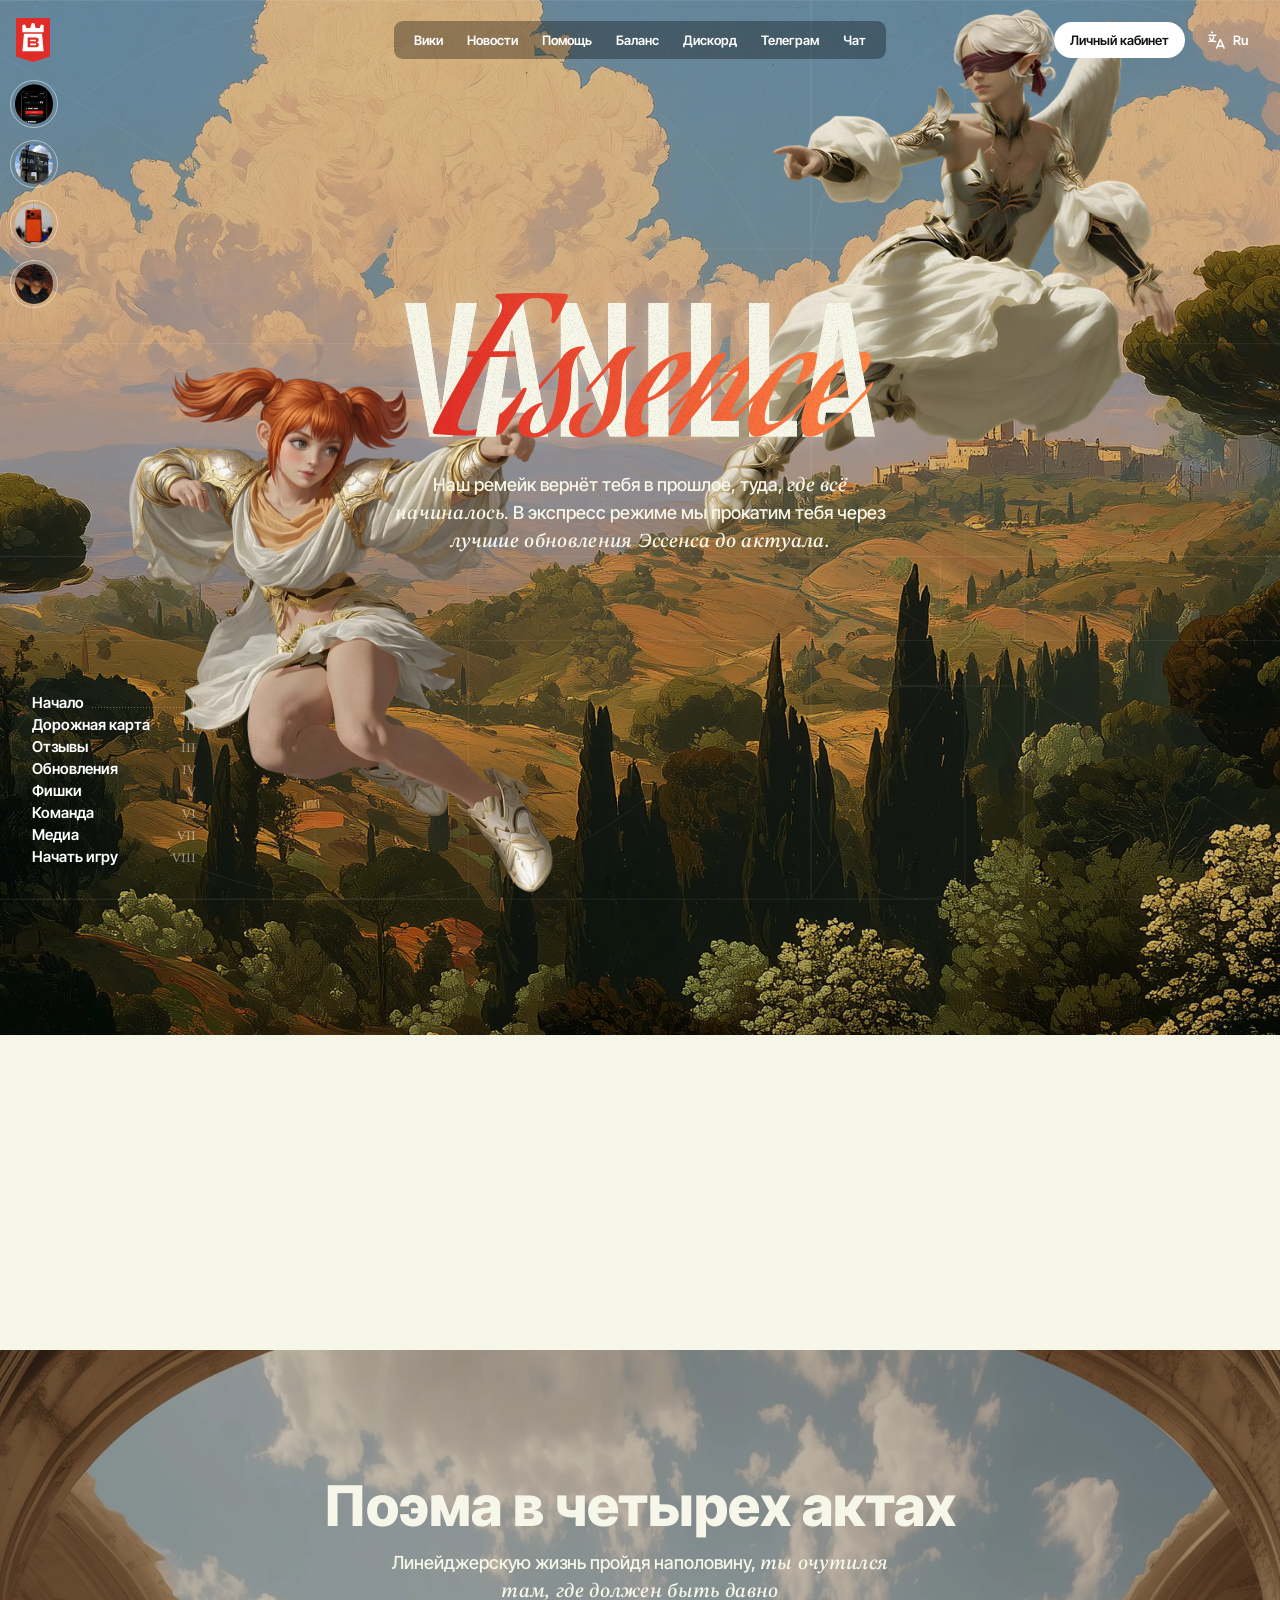
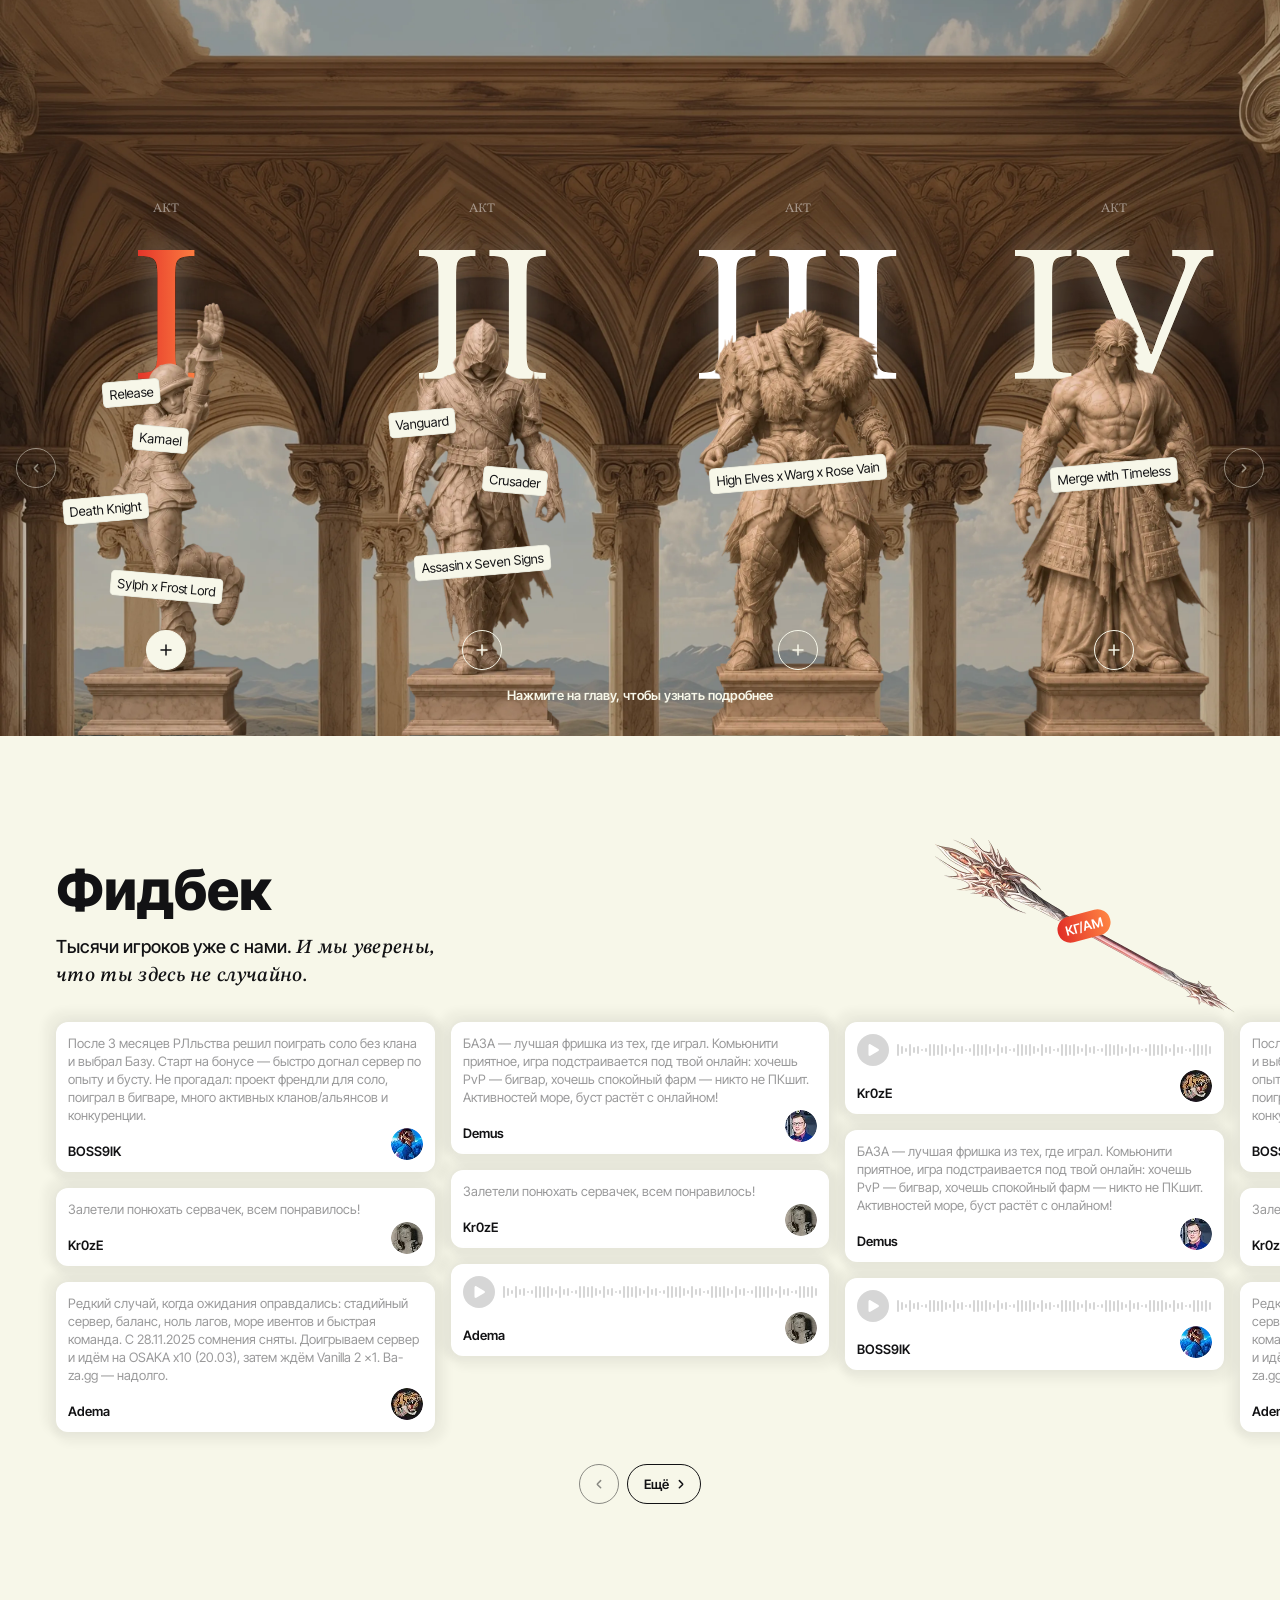
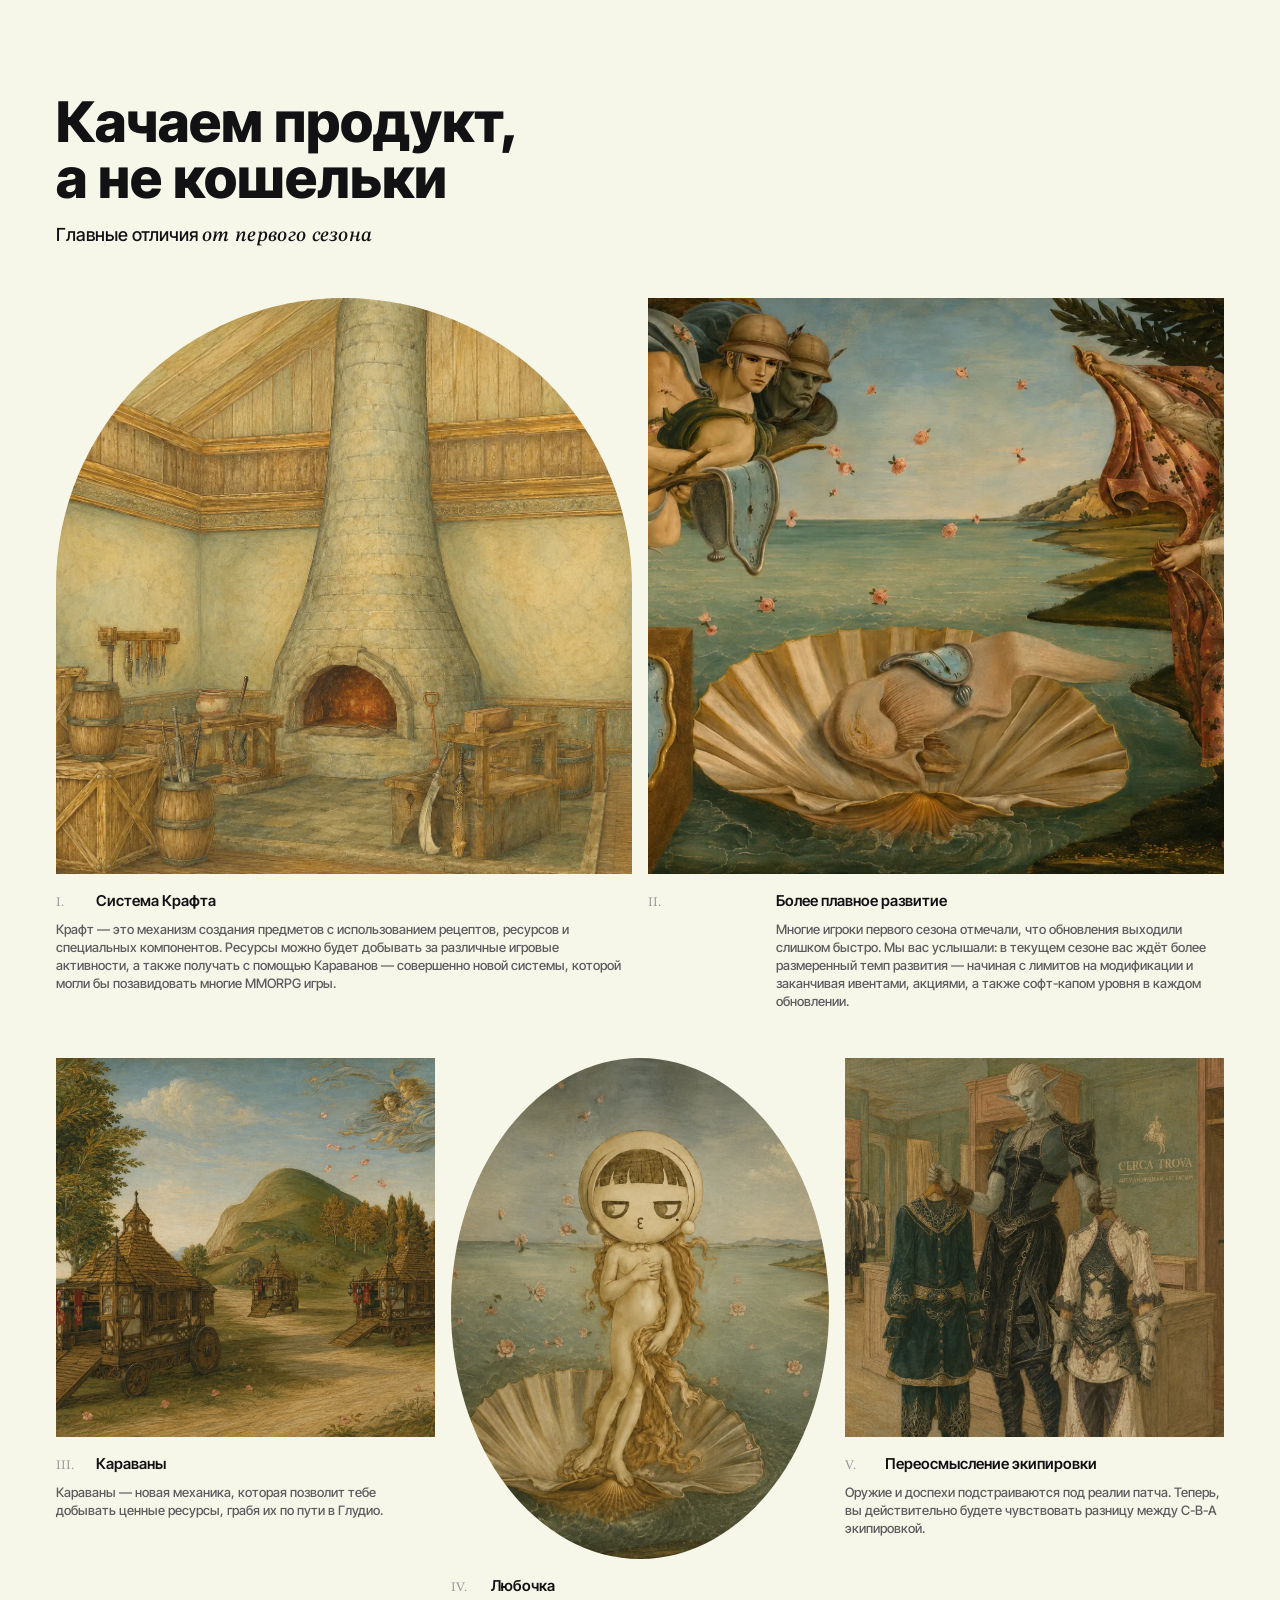
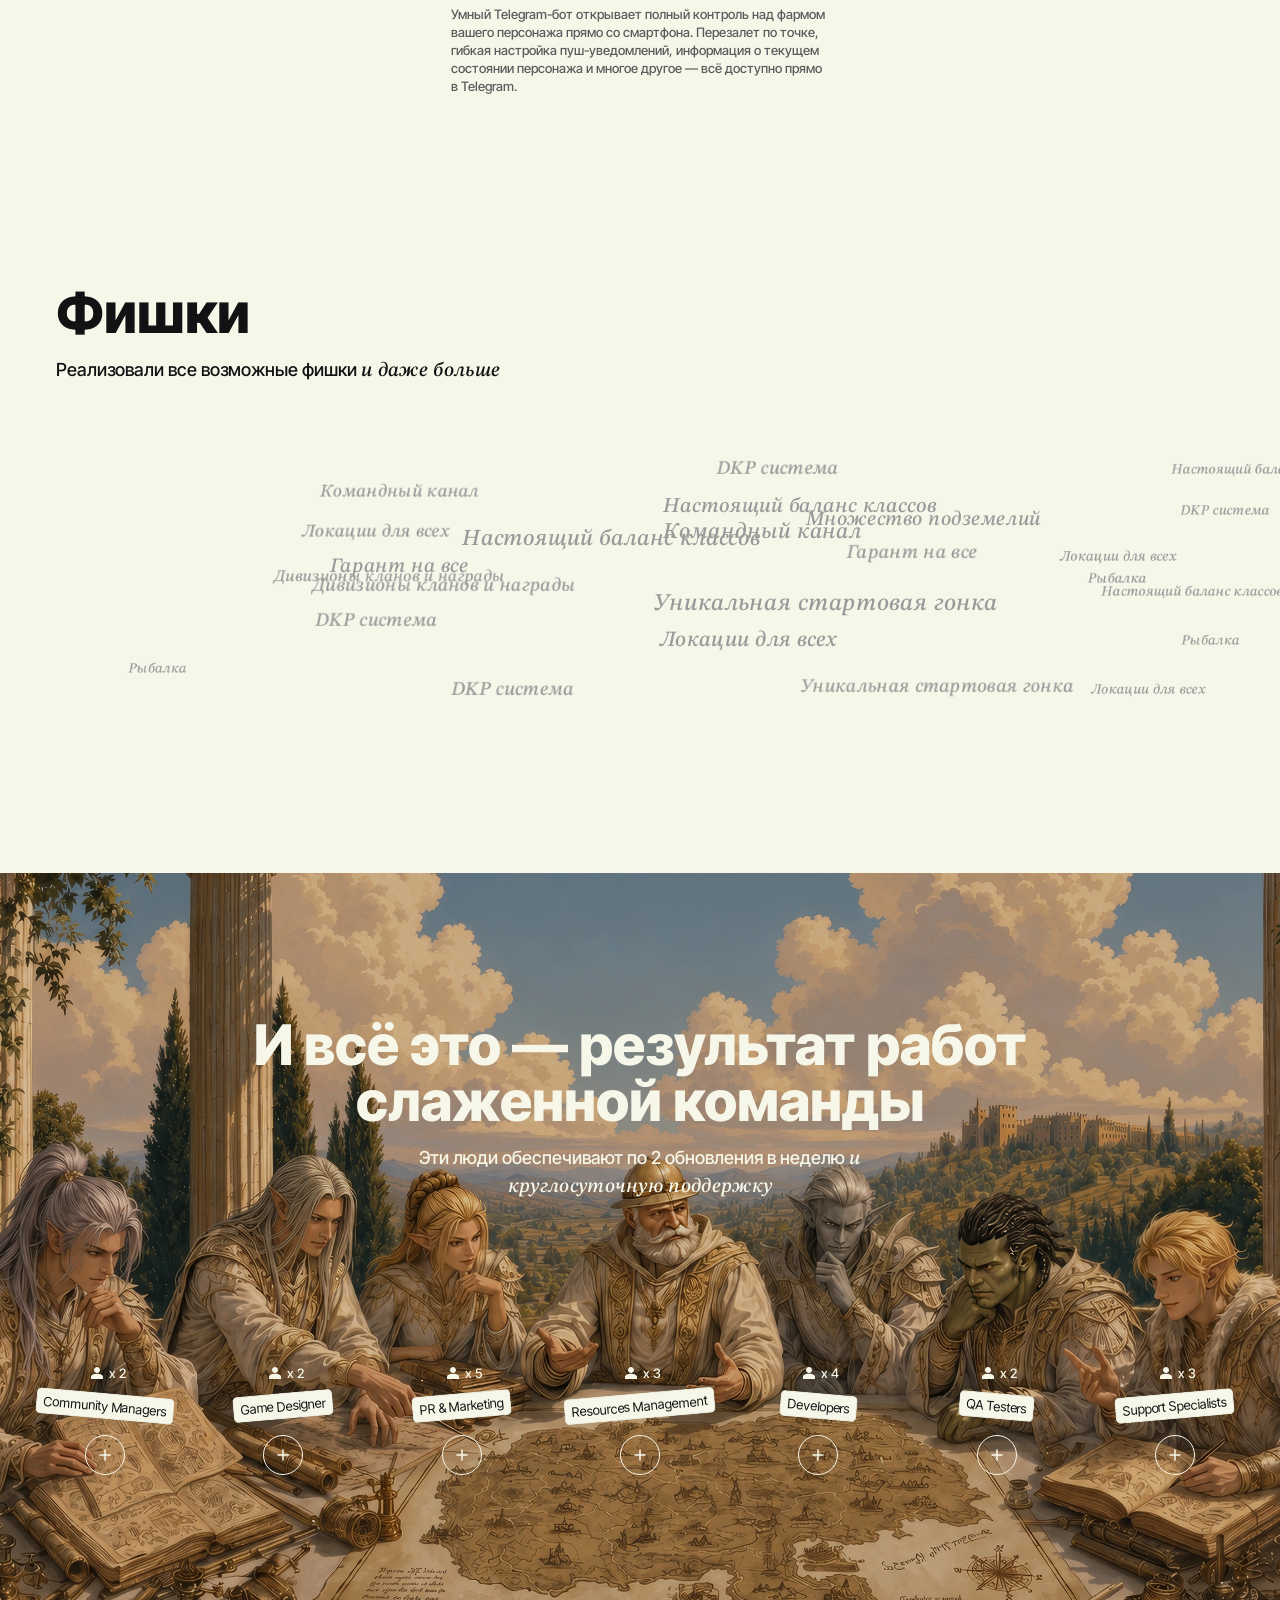
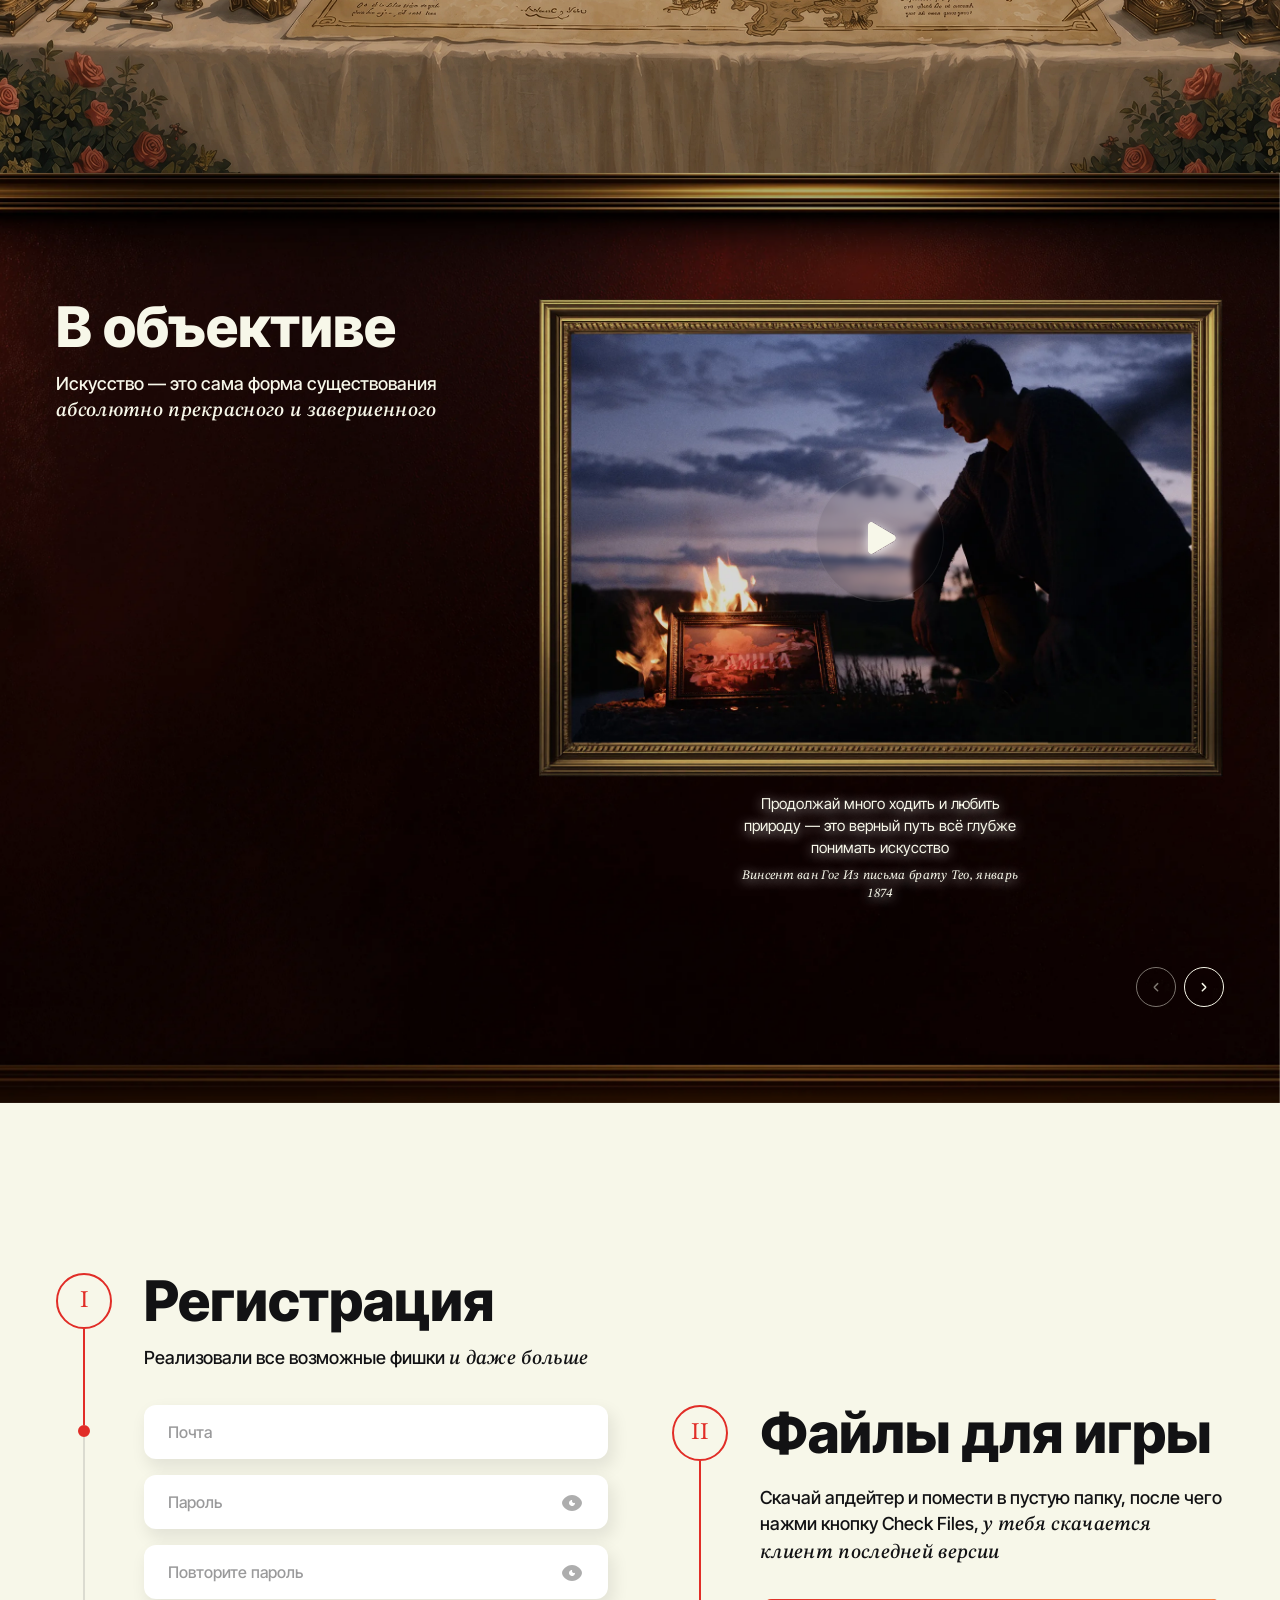
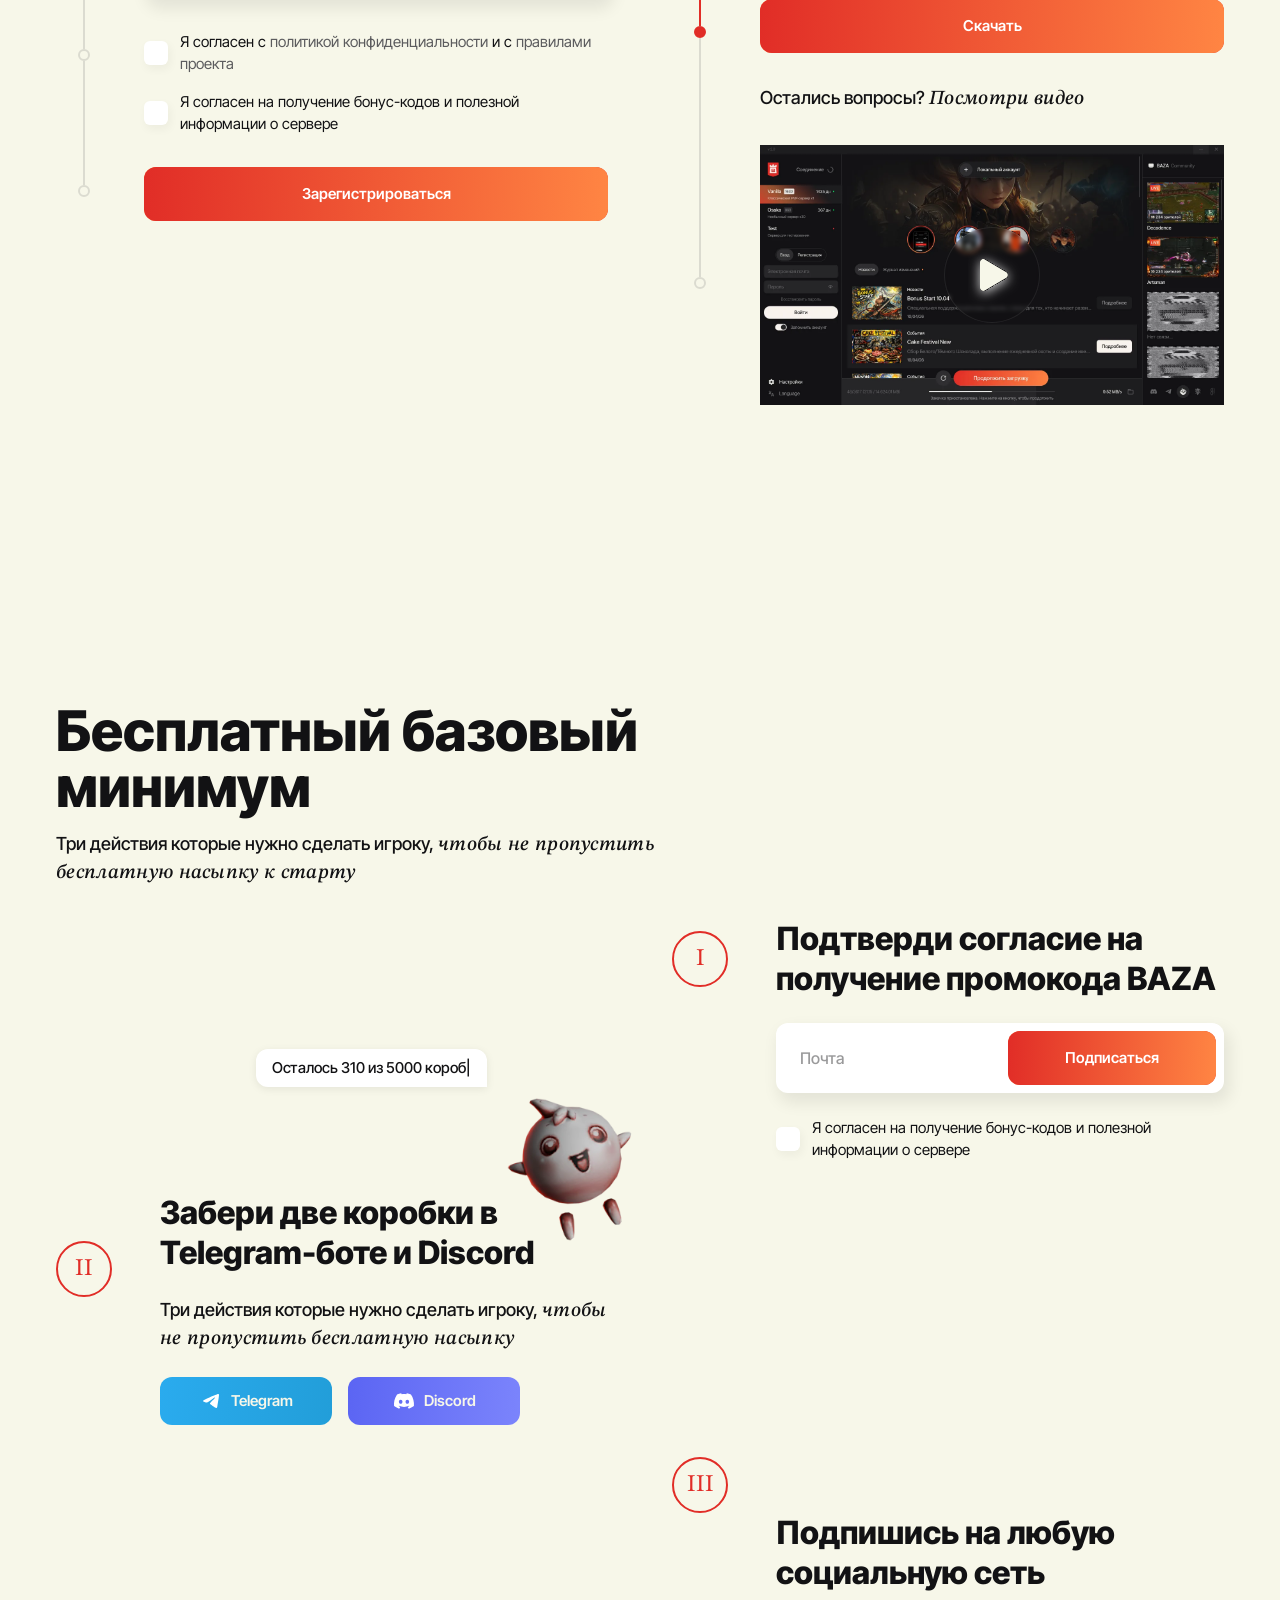
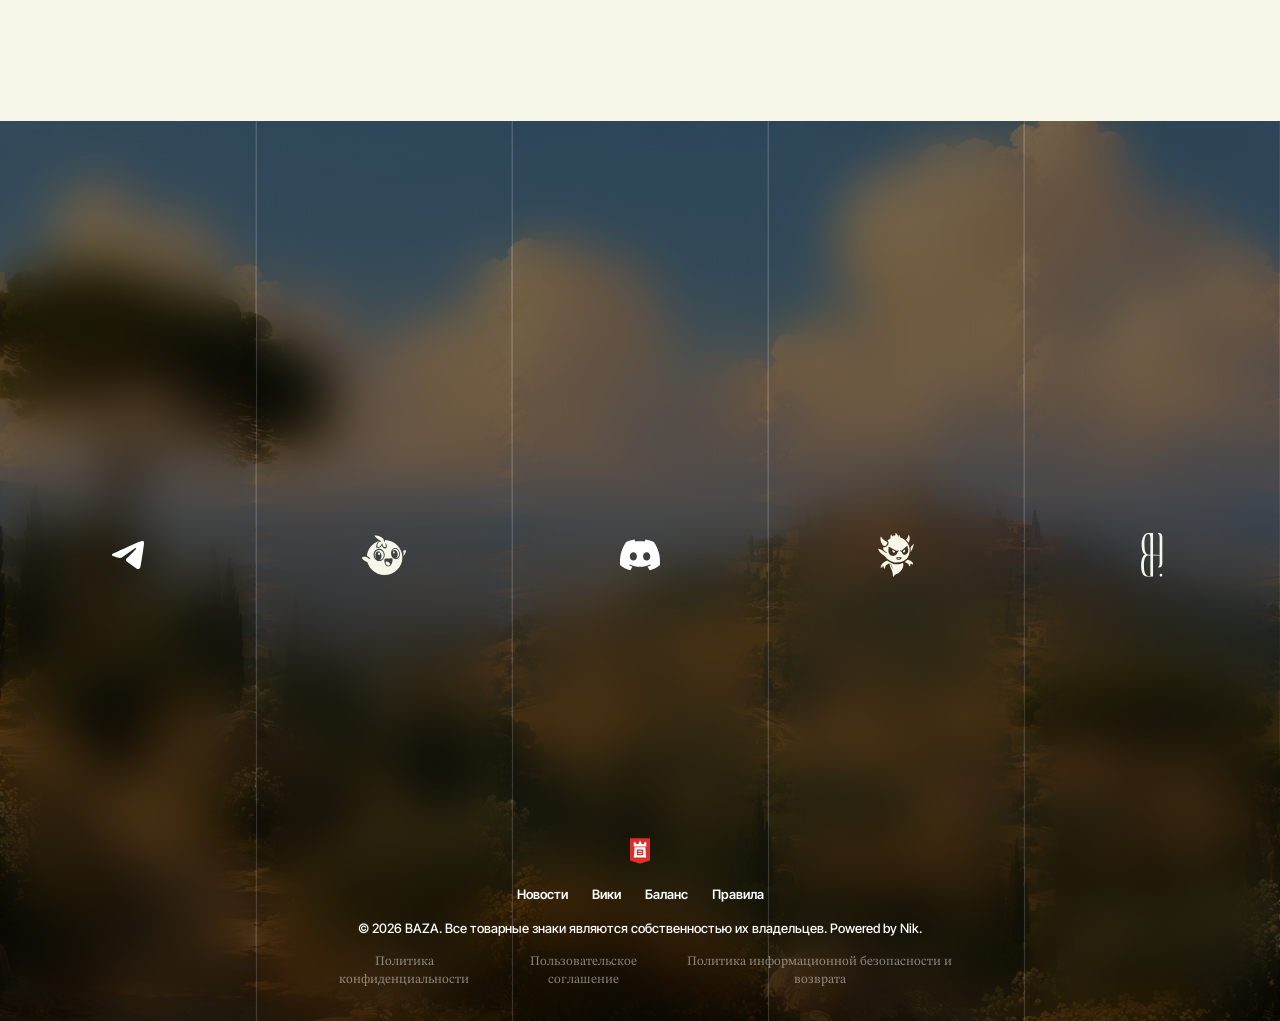
==== commit fe6e5e85: "new content" ====
--- a/index.html
+++ b/index.html
@@ -2220,7 +2220,7 @@
                     <img src="assets/img/person.svg" alt="">
                     <span class="body-s fw-500">x 3</span>
                   </div>
-                  <div class="team-item__name body-s">Resources management</div>
+                  <div class="team-item__name body-s">Resources Management</div>
                   <div class="team-item__icon">
                     <img src="assets/img/plus.svg" alt="">
                   </div>
@@ -2285,7 +2285,7 @@
               <div class="team-desc">
                 <div class="team-desc__inner">
                   <!-- <img src="assets/img/quote.svg" alt=""> -->
-                  <p class="create-l">Resources management</p>
+                  <p class="create-l">Resources Management</p>
                   <p class="body-m fw-500"><span>Top Secret</span> - Owner, Strategy</p>
                   <p class="body-m fw-500"><span>Decadance</span> - Community Lead</p>
                   <p class="body-m fw-500"><span>Agathion</span> - Project Lead</p>
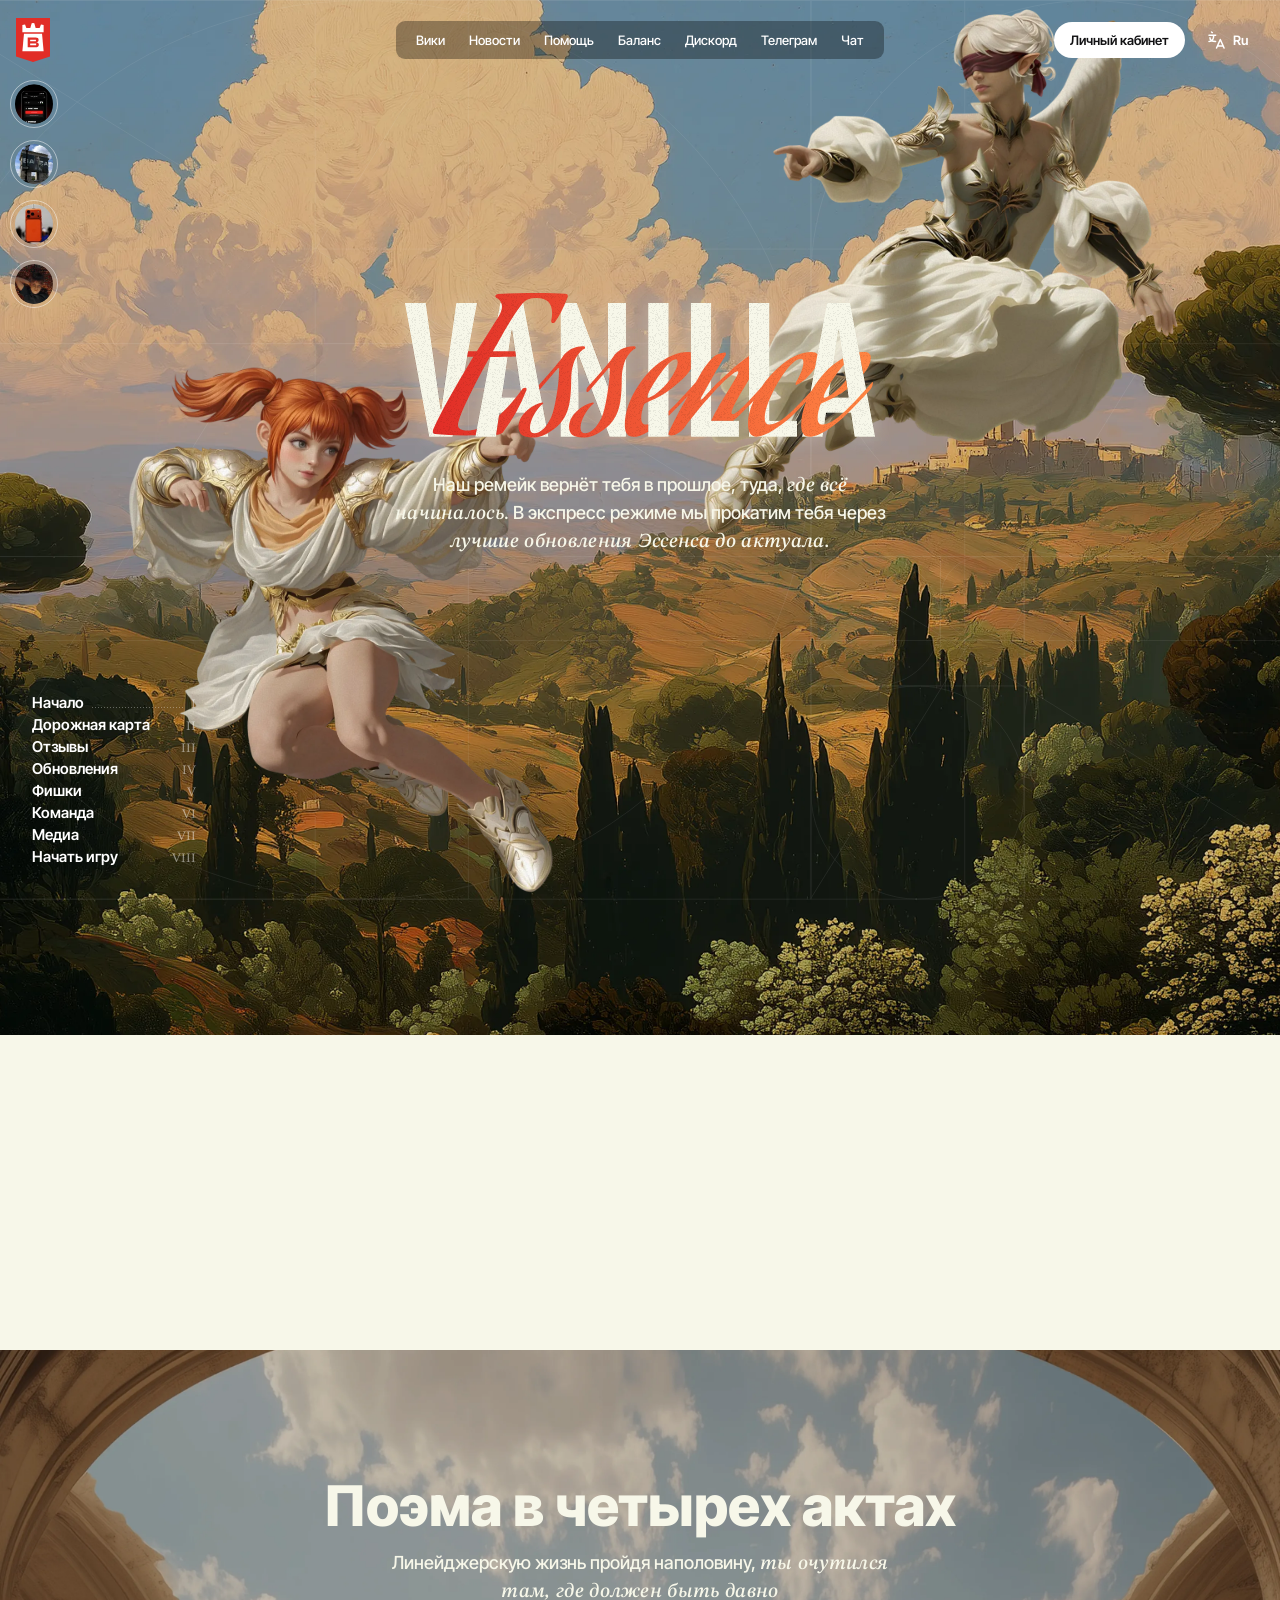
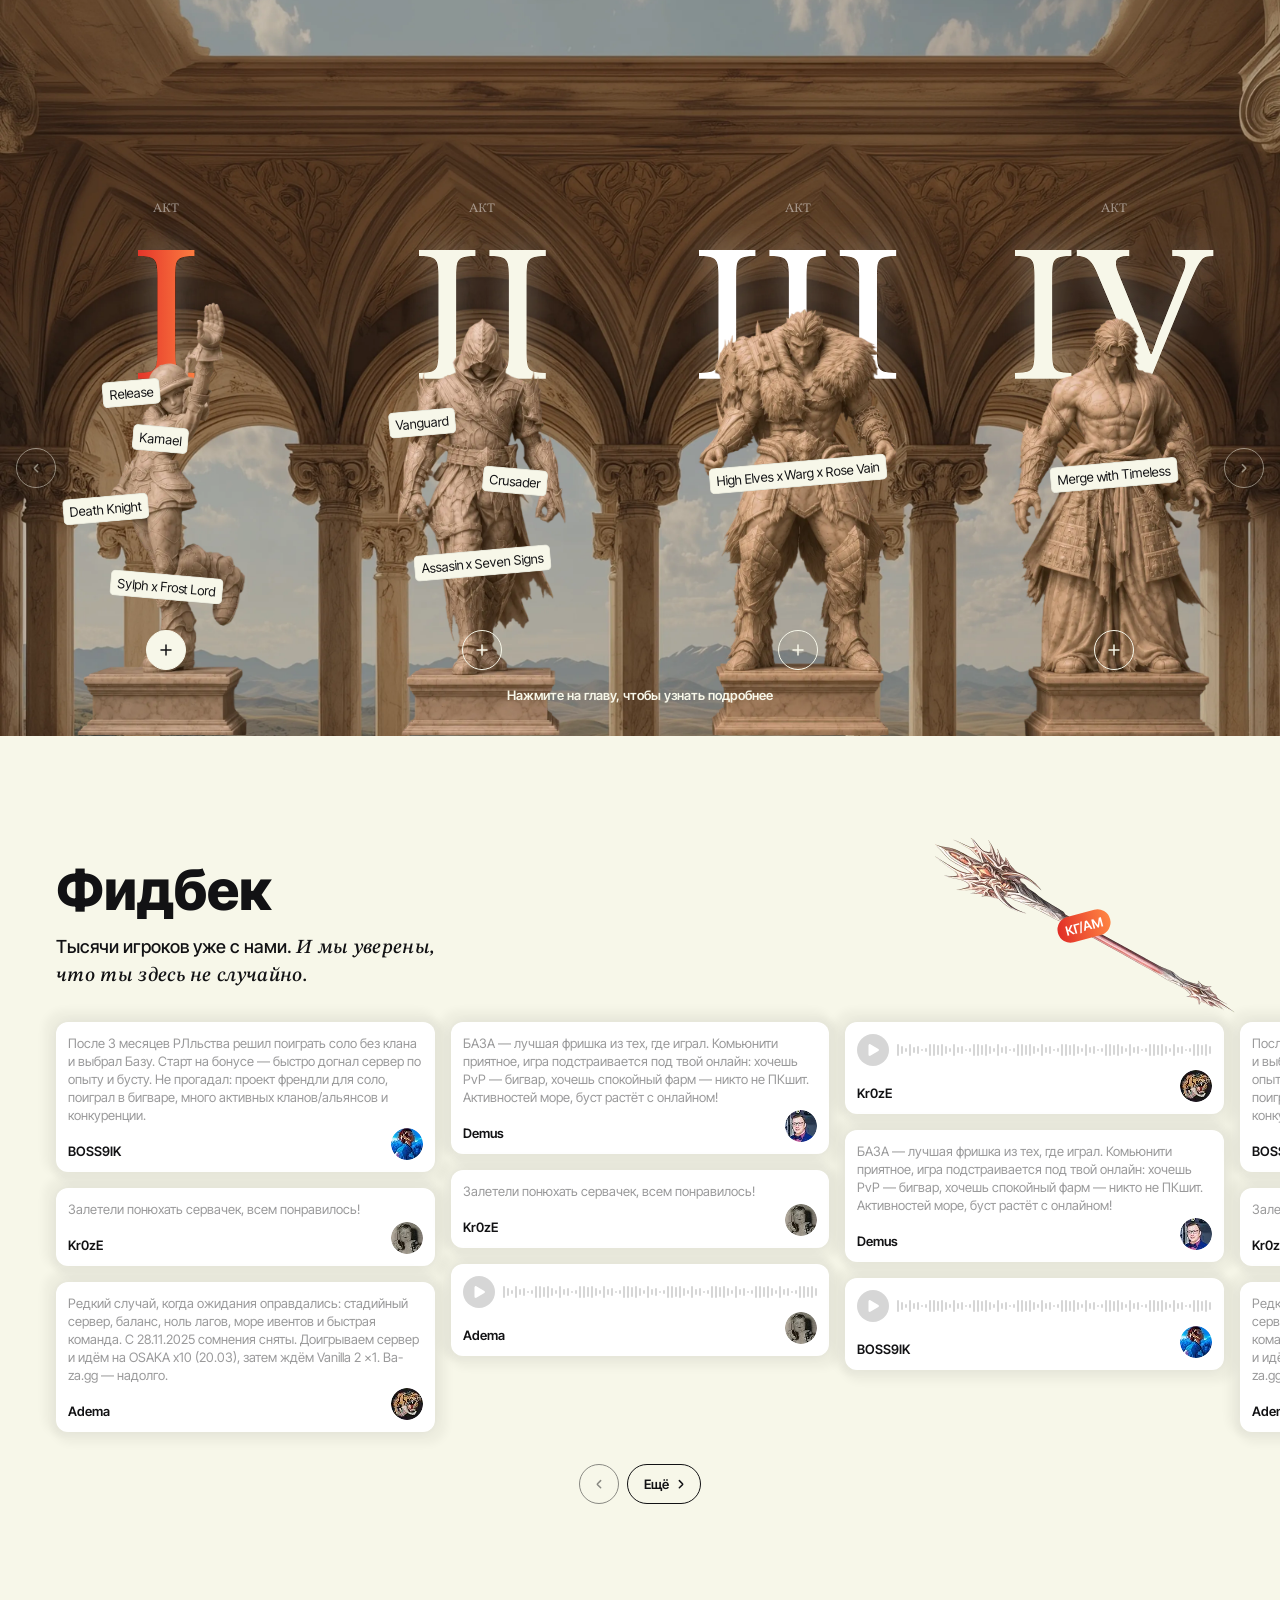
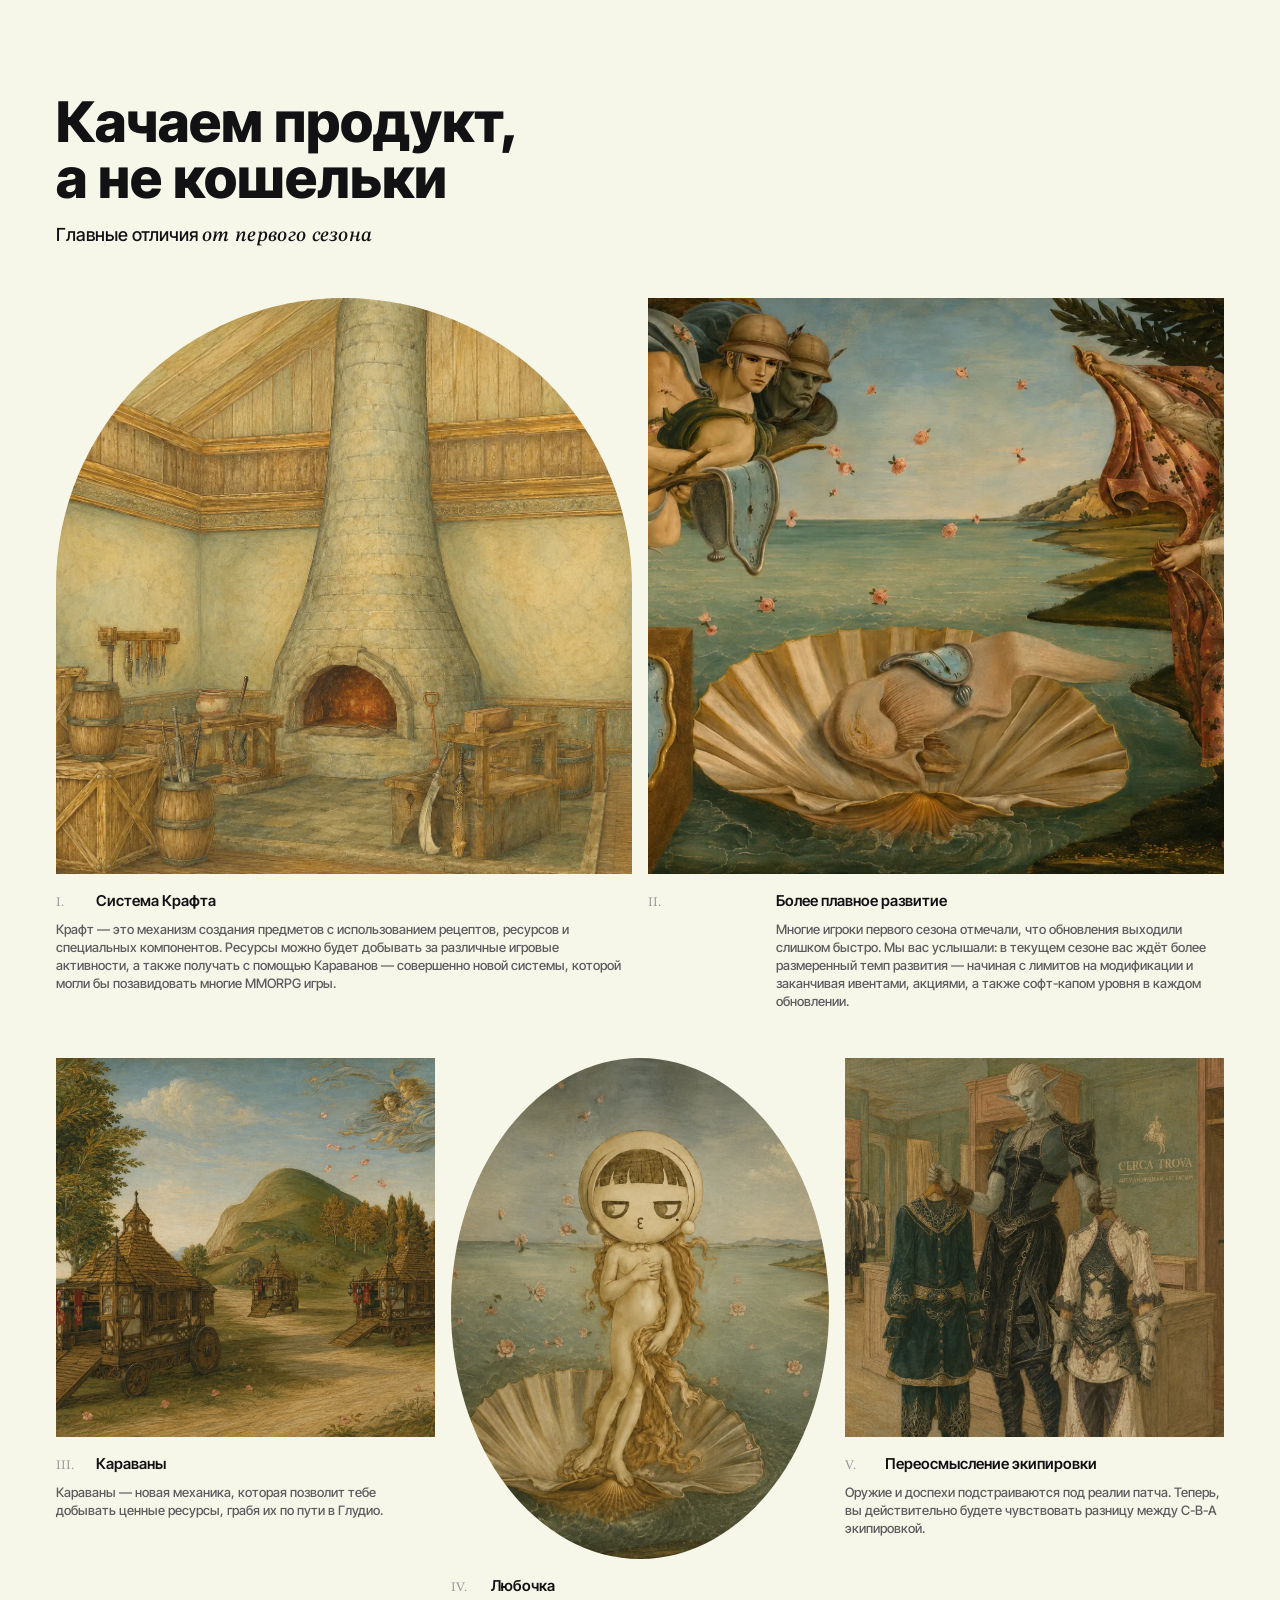
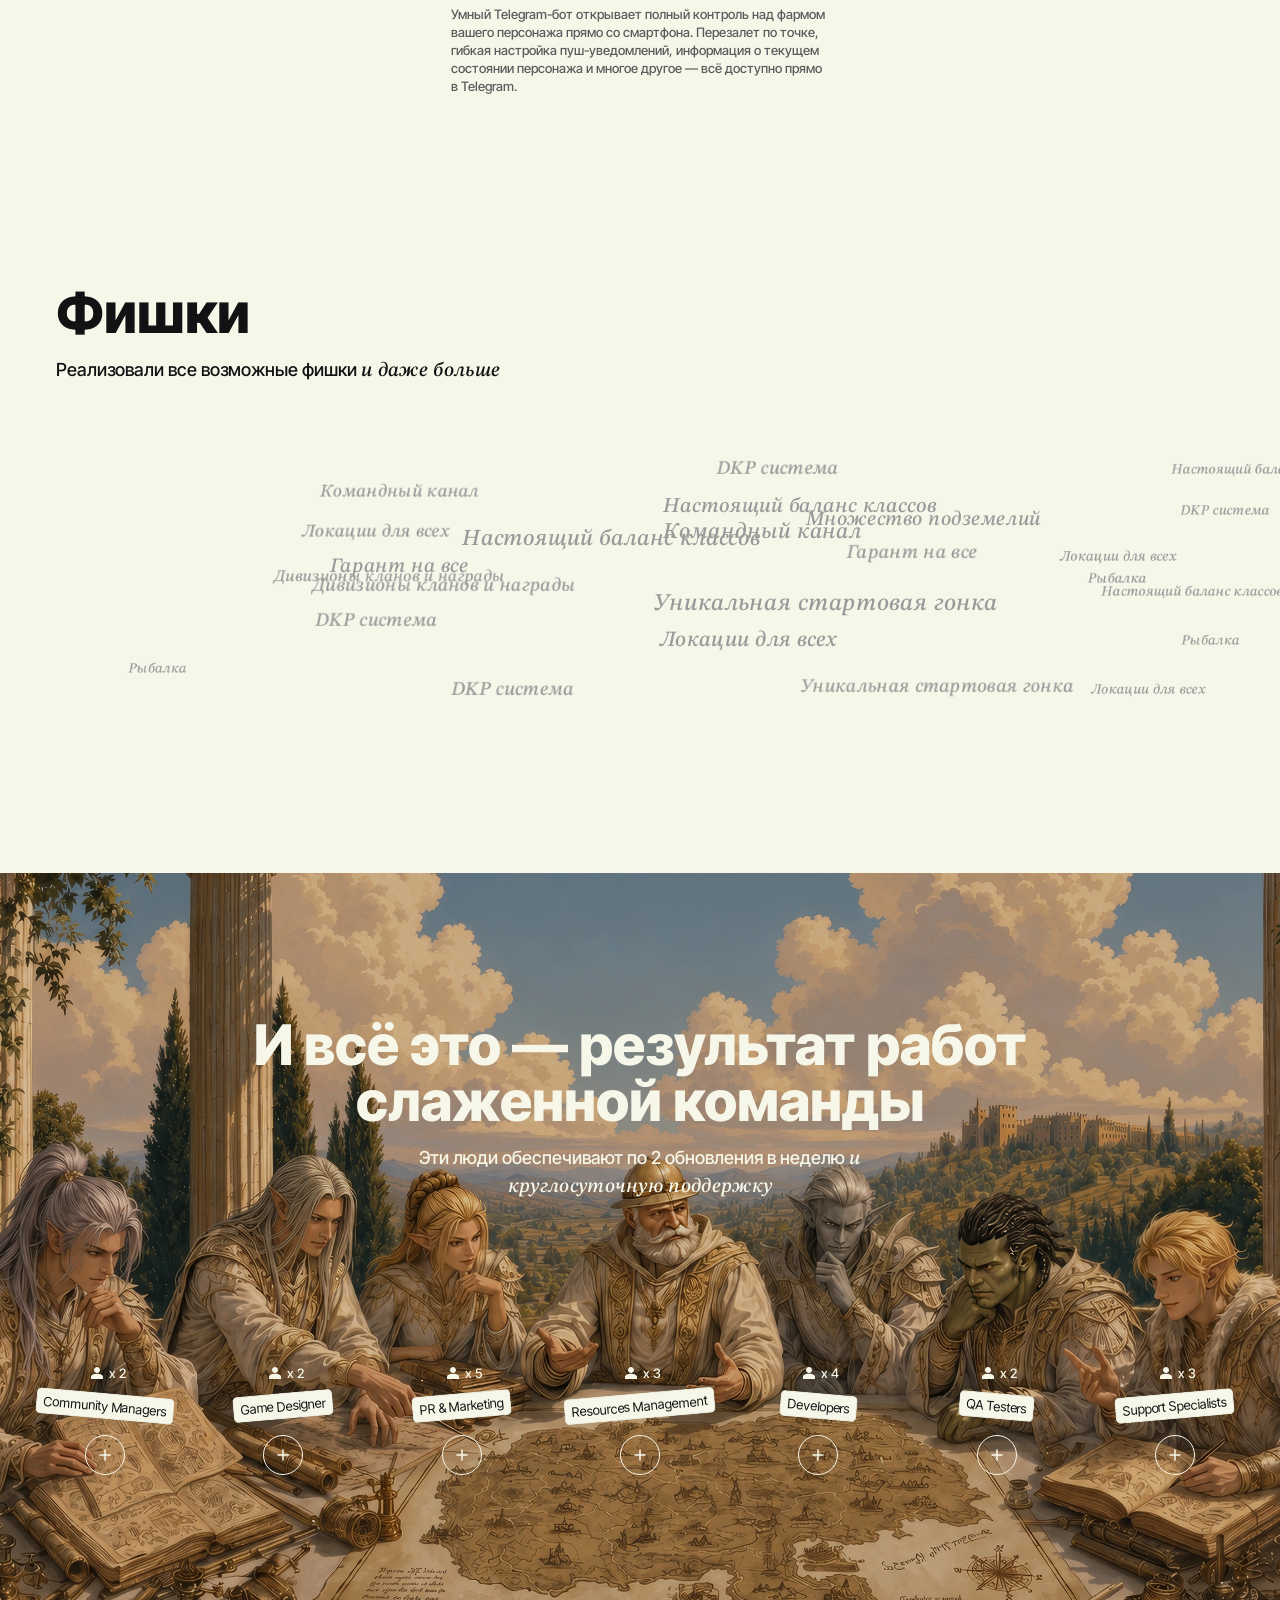
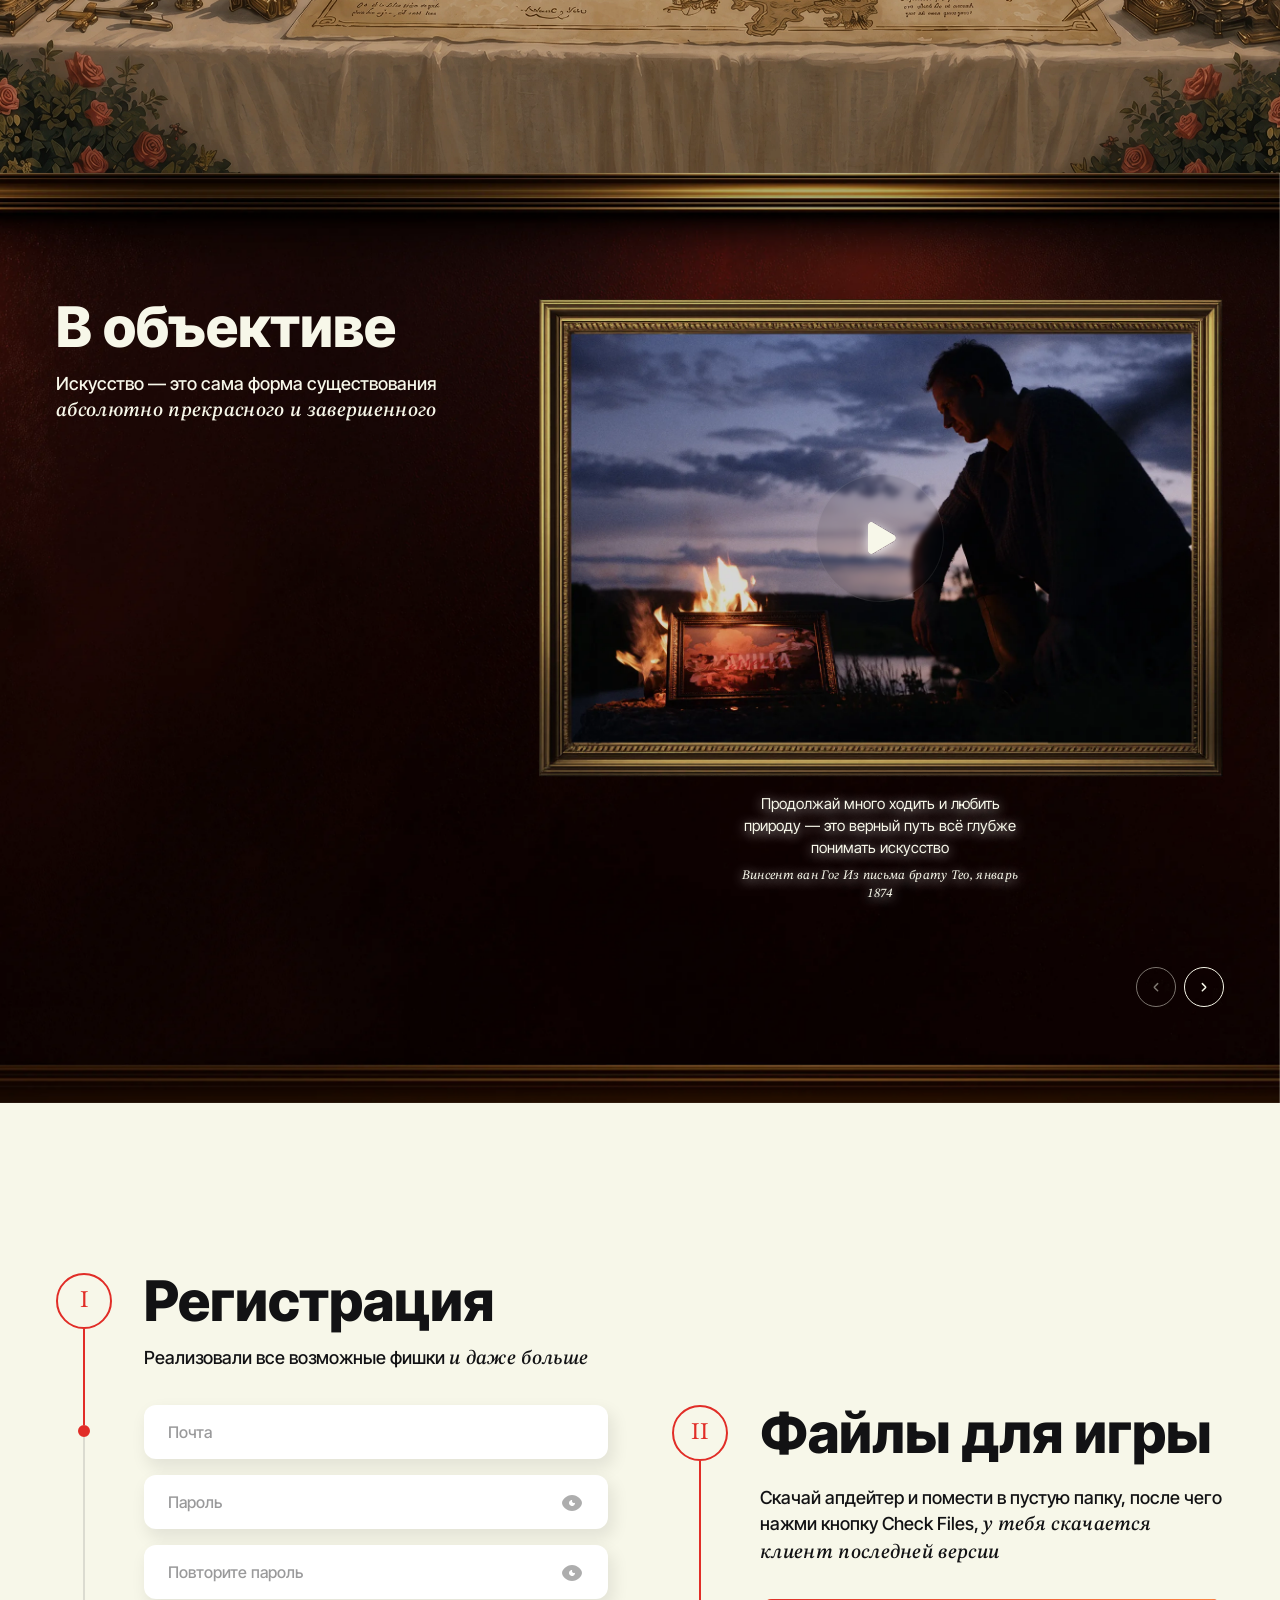
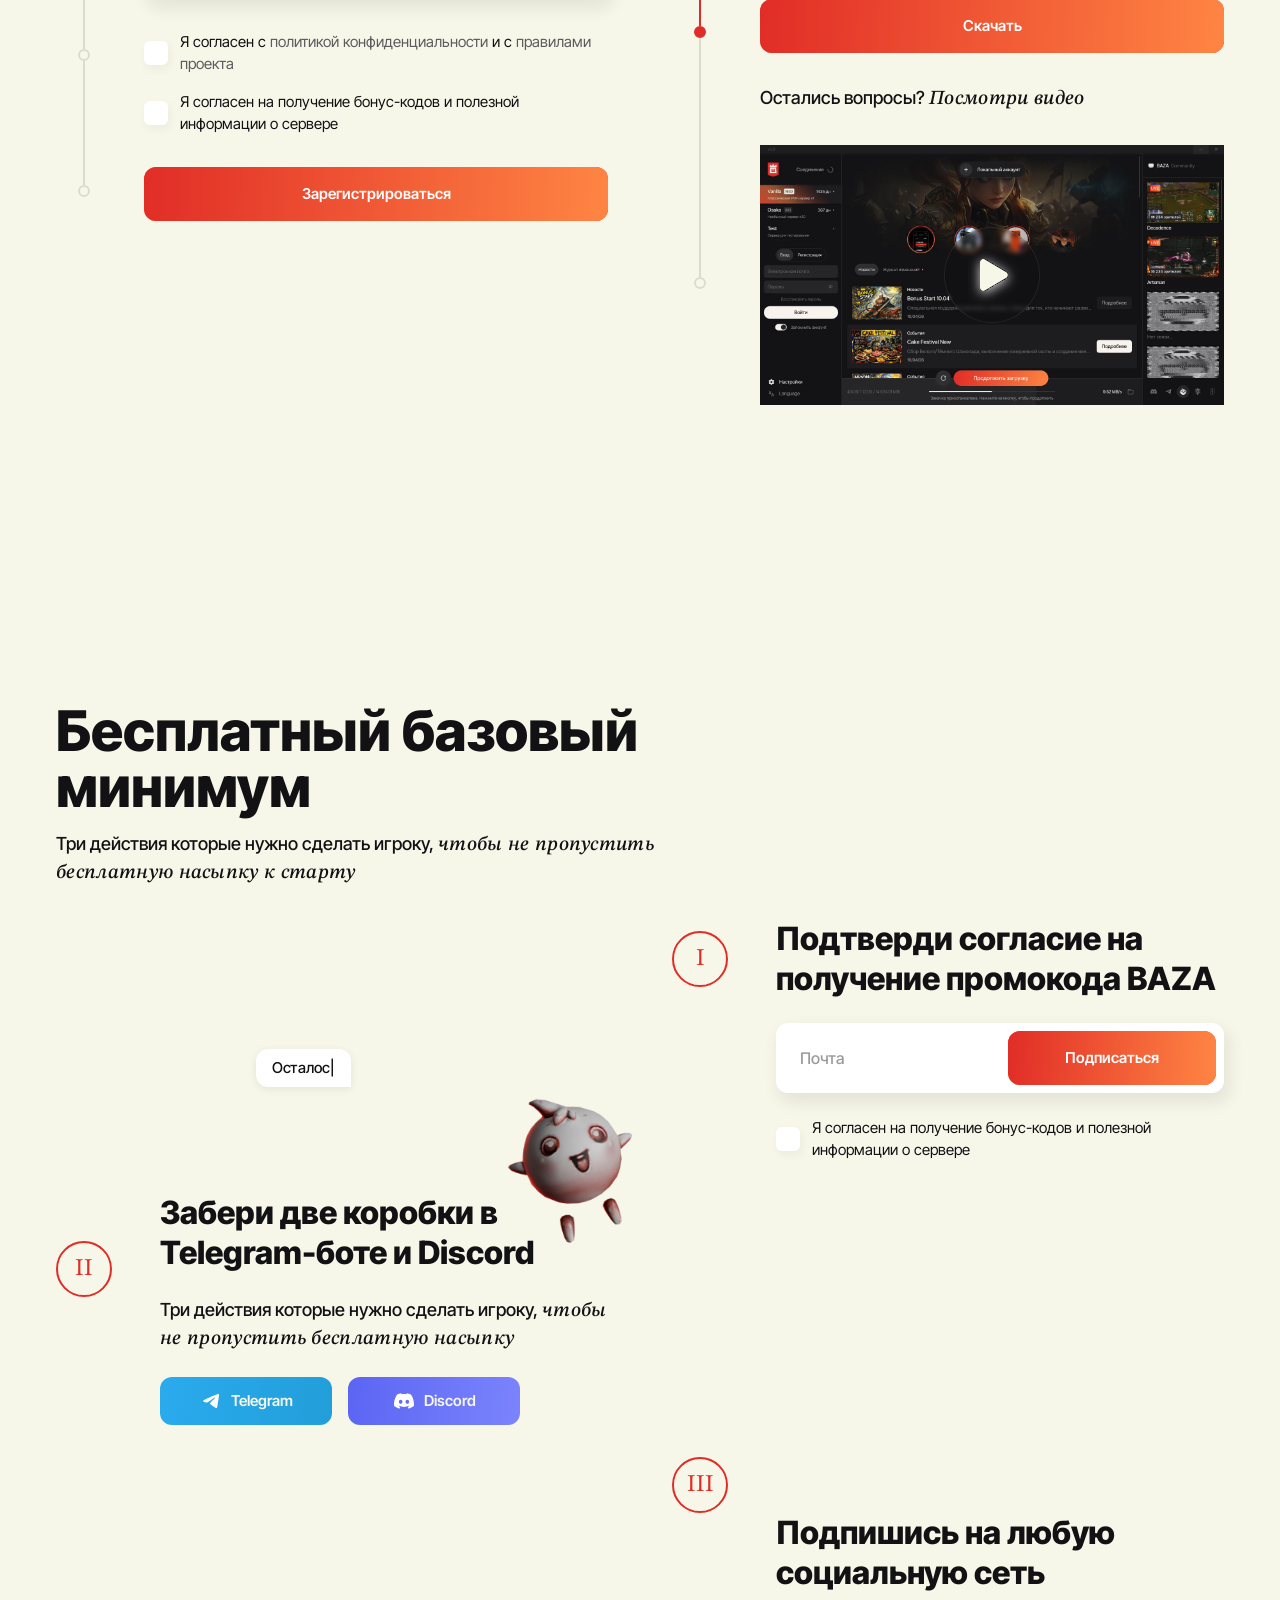
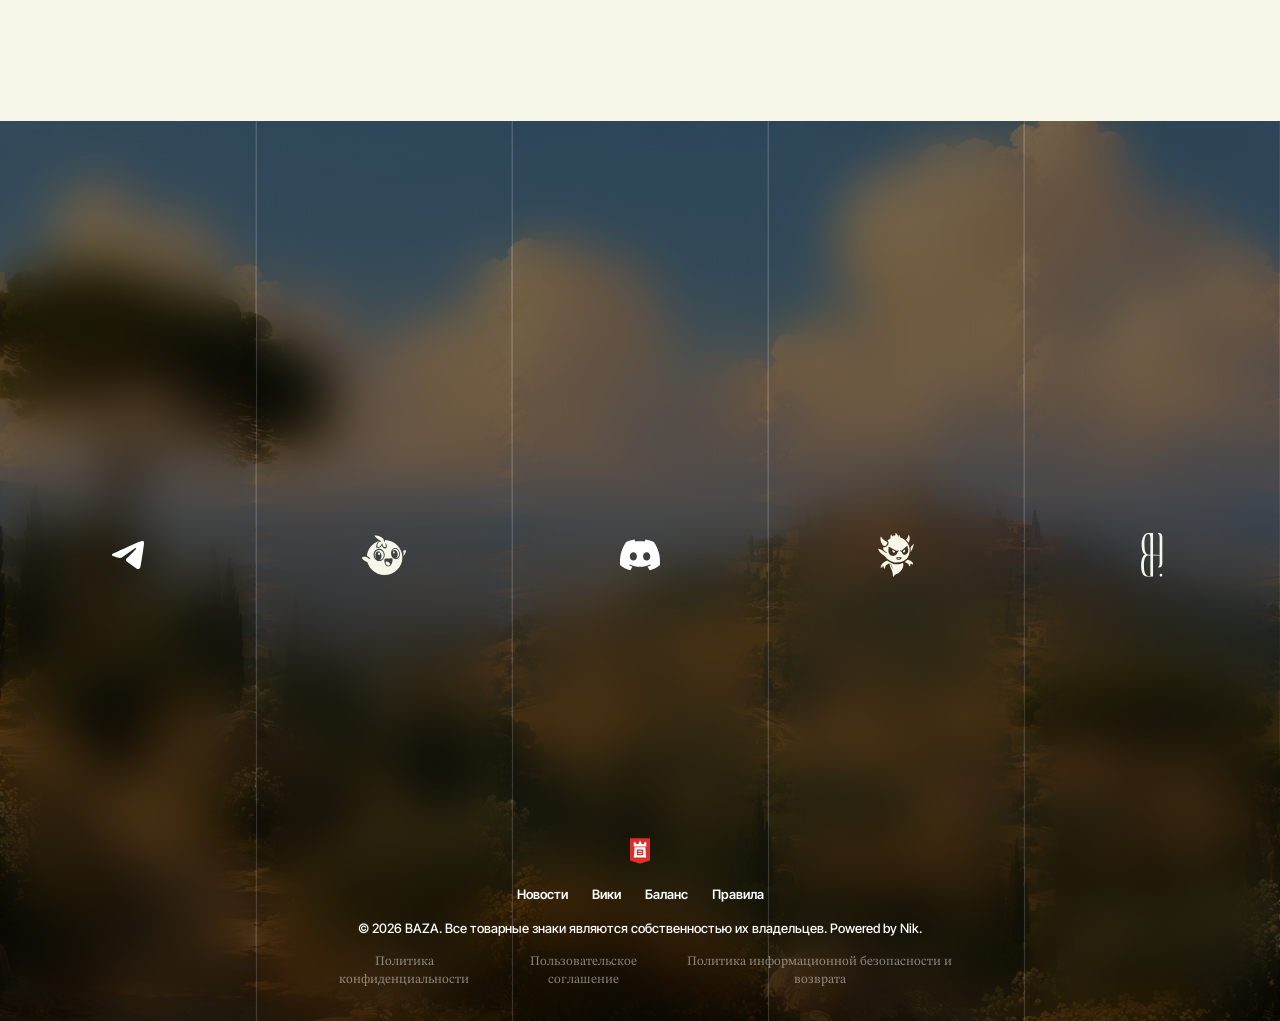
==== commit 36d89b2d: "new content" ====
--- a/index.html
+++ b/index.html
@@ -52,7 +52,7 @@
         </div>
       </div>
       <nav>
-        <ul class="menu body-s fw-600">
+        <ul class="menu body-s fw-500">
           <li class="menu-item">
             <a href="#">Вики</a>
           </li>
--- a/assets/css/main.min.css
+++ b/assets/css/main.min.css
@@ -1 +1 @@
-@import url(https://fonts.googleapis.com/css2?family=Inter+Tight:ital,wght@0,100..900;1,100..900&family=STIX+Two+Text:ital,wght@0,400..700;1,400..700&display=swap);*{margin:0;padding:0;-webkit-box-sizing:border-box;box-sizing:border-box}a{text-decoration:none;color:inherit}ul{list-style:none}img{max-width:100%;height:auto;pointer-events:none}a,ellipse,line,path,rect{-webkit-transition:all .3s ease;transition:all .3s ease}button,input,option,select,textarea{color:inherit;border:none;background:0 0;font:inherit;-webkit-transition:all .3s ease;transition:all .3s ease}button{cursor:pointer}input[type=search]::-webkit-search-cancel-button,input[type=search]::-webkit-search-decoration,input[type=search]::-webkit-search-results-button,input[type=search]::-webkit-search-results-decoration{-webkit-appearance:none}input::-webkit-inner-spin-button,input::-webkit-outer-spin-button{-webkit-appearance:none;margin:0}input[type=number]{-moz-appearance:textfield}input[type=date]::-webkit-calendar-picker-indicator{position:absolute;background:0 0;left:0;top:0;width:100%;height:100%;cursor:pointer}input[type=date]::-webkit-date-and-time-value{text-align:left}:root{--color-black:#121214;--color-secondary-black:#1d1d1f;--color-tertiary-black:#262629;--color-quarternary-black:#2e2e30;--color-separator:#343436;--color-hint:#5c5c5e;--color-secondary-hint:#666668;--color-tertiary-hint:#9A9A9B;--color-white:#F7F7E9;--color-secondary-white:#fff;--color-red:#e12d27;--color-orange:#ff8543;--color-green:#00e764}body{background:var(--color-white,#f7f7e9);color:var(--color-black,#121214);font-family:"Inter Tight",sans-serif;font-optical-sizing:auto;font-weight:400;font-size:15px;display:-webkit-box;display:-ms-flexbox;display:flex;-webkit-box-orient:vertical;-webkit-box-direction:normal;-ms-flex-direction:column;flex-direction:column;-webkit-box-pack:justify;-ms-flex-pack:justify;justify-content:space-between;min-height:100vh}body.open{overflow:hidden}main{overflow-x:clip;-webkit-box-flex:1;-ms-flex-positive:1;flex-grow:1}button,input,textarea{font:inherit}.section{position:relative;z-index:8;padding-top:126px;padding-bottom:64px;width:100%}@media screen and (max-width:767px){.section{padding-top:64px;padding-bottom:32px}}.container{width:100%;max-width:1200px;margin:0 auto;padding:0 16px}.btn{display:-webkit-box;display:-ms-flexbox;display:flex;-webkit-box-align:center;-ms-flex-align:center;align-items:center;-webkit-box-pack:center;-ms-flex-pack:center;justify-content:center;border-radius:12px;font-weight:600;font-size:15px;line-height:22px;overflow:hidden;position:relative;cursor:pointer;padding:16px 24px;gap:2px;outline:0;-webkit-transition:all .3s ease;transition:all .3s ease}.btn span{position:relative;z-index:2}.btn input{position:absolute;left:0;top:0;width:100%;height:100%;opacity:0;cursor:pointer}.btn_accent{background:linear-gradient(93deg,#ff8543 0,#e12d27 100%);color:var(--color-secondary-white)}.btn_accent::before{content:"";position:absolute;left:0;top:0;width:100%;height:100%;background:linear-gradient(93deg,#e12d27 0,#ff8543 100%);opacity:1;-webkit-transition:all .3s ease;transition:all .3s ease}.btn_accent:hover::before{opacity:0}.btn_secondary{padding:9px 16px;border-radius:888px;font-size:13px;line-height:18px;background:var(--color-secondary-white,#fff);color:var(--color-black)}.btn_secondary:hover{background:var(--color-black);color:var(--color-secondary-white,#fff)}.btn_icon-left{padding-left:12px}.btn_border{border:1px solid var(--color-separator,#343436)}.btn_border:hover{background:var(--color-secondary-black,#1d1d1f)}.btn_dark{background:var(--color-tertiary-black,#262629);color:var(--color-secondary-white,#fff)}.btn_dark:hover{background:var(--color-secondary-white,#fff);color:var(--color-black)}.swiper-arrow{width:40px;height:40px;border-radius:50%;border-radius:888px;border:1px solid var(--color-black,#121214);display:-webkit-box;display:-ms-flexbox;display:flex;-webkit-box-align:center;-ms-flex-align:center;align-items:center;-webkit-box-pack:center;-ms-flex-pack:center;justify-content:center;cursor:pointer;-webkit-transition:all .3s ease;transition:all .3s ease}.swiper-arrow_light{border:1px solid var(--color-white,#f7f7e9)}.swiper-arrow_light path{stroke:var(--color-white,#f7f7e9)}.swiper-arrow.swiper-button-disabled{opacity:.48}.swiper-arrow:hover:first-child{-webkit-transform:translateX(-3px);transform:translateX(-3px)}.swiper-arrow:hover:last-child{-webkit-transform:translateX(3px);transform:translateX(3px)}.swiper-scrollbar{position:static!important;max-width:156px!important;margin:0 auto;margin-top:var(--space);background:var(--color-dark-separator);height:6px!important;border-radius:888px}.swiper-scrollbar-drag{background:var(--color-green);cursor:pointer}.swiper-pagination{position:static!important;width:auto!important;gap:4px;display:-webkit-box;display:-ms-flexbox;display:flex;-webkit-box-align:center;-ms-flex-align:center;align-items:center}.swiper-pagination-bullet{width:32px;height:32px;display:-webkit-box;display:-ms-flexbox;display:flex;-webkit-box-align:center;-ms-flex-align:center;align-items:center;-webkit-box-pack:center;-ms-flex-pack:center;justify-content:center;-webkit-transition:all .3s ease;transition:all .3s ease;background-color:var(--color-secondary-light-bg);border-radius:50%;opacity:1}.swiper-pagination-bullet:hover{background:var(--color-quarternary-black,#2e2e30)}.swiper-pagination-bullet-active{background:var(--color-secondary-white,#f8f3ef)!important;color:var(--color-black,#121214)!important}.swiper-button-lock{display:none}.hint{color:var(--color-hint)}.hint2{color:var(--color-secondary-hint)}.hint3{color:var(--color-tertiary-hint)}.hint-light{color:rgba(255,255,255,.72)}.hint-light2{color:rgba(255,255,255,.64)}.hint-light3{color:rgba(255,255,255,.48)}.swiper-slide{height:auto}.form-input{border-radius:12px;background:var(--color-secondary-white,#fff);-webkit-box-shadow:4px 8px 16px 2px rgba(0,0,0,.08);box-shadow:4px 8px 16px 2px rgba(0,0,0,.08);outline:0;height:54px;width:100%;padding-left:24px;padding-right:24px;font-size:16px;font-weight:500;color:var(--color-black-text);-webkit-transition:all .3s ease;transition:all .3s ease}.form-input::-webkit-input-placeholder{color:var(--color-tertiary-hint,#9a9a9b);-webkit-transition:all .3s ease;transition:all .3s ease}.form-input::-moz-placeholder{color:var(--color-tertiary-hint,#9a9a9b);-moz-transition:all .3s ease;transition:all .3s ease}.form-input:-ms-input-placeholder{color:var(--color-tertiary-hint,#9a9a9b);-ms-transition:all .3s ease;transition:all .3s ease}.form-input::-ms-input-placeholder{color:var(--color-tertiary-hint,#9a9a9b);-ms-transition:all .3s ease;transition:all .3s ease}.form-input::placeholder{color:var(--color-tertiary-hint,#9a9a9b);-webkit-transition:all .3s ease;transition:all .3s ease}.form-input:hover::-webkit-input-placeholder{color:var(--color-black-text)}.form-input:hover::-moz-placeholder{color:var(--color-black-text)}.form-input:hover:-ms-input-placeholder{color:var(--color-black-text)}.form-input:hover::-ms-input-placeholder{color:var(--color-black-text)}.form-input:hover::placeholder{color:var(--color-black-text)}.form-pass{position:relative}.form-pass .pass-toggle{position:absolute;top:16px;right:24px;cursor:pointer}.form-pass .pass-toggle.active path,.form-pass .pass-toggle:hover path{fill-opacity:1}textarea.form-input{padding-top:14px;padding-bottom:14px;height:96px;resize:none}.accept{display:-webkit-box;display:-ms-flexbox;display:flex;-webkit-box-align:center;-ms-flex-align:center;align-items:center;gap:12px;cursor:pointer}.accept input{display:none}.accept .checkmark{width:24px;height:24px;border-radius:6px;background:var(--color-secondary-white,#fff);-webkit-box-shadow:2px 4px 8px 1px rgba(0,0,0,.04);box-shadow:2px 4px 8px 1px rgba(0,0,0,.04);display:-webkit-box;display:-ms-flexbox;display:flex;-webkit-box-align:center;-ms-flex-align:center;align-items:center;-webkit-box-pack:center;-ms-flex-pack:center;justify-content:center}.accept .checkmark::after{content:"";width:100%;height:100%;background:url(../img/checkmark.svg) no-repeat center/cover;-webkit-transition:all .3s ease;transition:all .3s ease;opacity:0}.accept__text{width:calc(100% - 36px)}.accept__text a{color:var(--color-hint,#5c5c5e)}.accept__text a:hover{color:var(--color-black-text)}.accept:has(input:checked) .checkmark::after{opacity:1}.form-sub{position:relative;display:-webkit-box;display:-ms-flexbox;display:flex}.form-sub .form-input{height:70px;padding-right:240px}.form-sub .btn{position:absolute;height:calc(100% - 16px);right:8px;top:8px}@media screen and (max-width:767px){.form-sub .form-input{padding-right:146px}}.dropdown{position:relative;cursor:pointer}.dropdown__content{position:absolute;left:0;z-index:5;top:calc(100% + 4px);opacity:0;pointer-events:none;padding:4px;border-radius:12px;border:1px solid var(--color-separator,#343436);background:var(--color-tertiary-black,#262629);-webkit-box-shadow:0 4px 12px 0 rgba(18,18,20,.32);box-shadow:0 4px 12px 0 rgba(18,18,20,.32)}.dropdown__item{display:-webkit-box;display:-ms-flexbox;display:flex;-webkit-box-align:center;-ms-flex-align:center;align-items:center;gap:8px;padding:8px 12px;border-radius:8px;cursor:pointer;color:var(--color-tertiary-hint,#9a9a9b);white-space:nowrap;font-weight:500;font-size:15px;line-height:24px;-webkit-transition:all .3s ease;transition:all .3s ease}.dropdown__item:hover{color:var(--color-secondary-white);background:var(--color-quarternary-black,#2e2e30)}.dropdown__item.active{color:var(--color-secondary-white)}.dropdown__item.active::after{content:"";width:24px;height:24px;background:url(../img/check.svg) no-repeat center/cover}.dropdown.open .dropdown__content{opacity:1;pointer-events:all}a{outline:0}li,p{line-height:inherit}.h2{font-weight:800;font-size:56px;line-height:56px}@media screen and (max-width:767px){.h2{font-size:32px;line-height:40px}}.h3{font-weight:800;font-size:48px;line-height:48px}@media screen and (max-width:767px){.h3{font-size:28px;line-height:36px}}.h4{font-weight:800;font-size:40px;line-height:48px}@media screen and (max-width:767px){.h4{font-size:24px;line-height:32px}}.h5{font-weight:800;font-size:32px;line-height:40px}@media screen and (max-width:767px){.h5{font-size:20px;line-height:28px}}.h6{font-weight:800;font-size:24px;line-height:32px}@media screen and (max-width:767px){.h6{font-size:18px;line-height:24px}}.body-xl{font-size:20px;line-height:28px}@media screen and (max-width:767px){.body-xl{font-size:18px;line-height:26px}}.body-l{font-size:18px;line-height:26px}@media screen and (max-width:767px){.body-l{font-size:16px;line-height:24px}}.body-m{font-size:15px;line-height:22px}@media screen and (max-width:767px){.body-m{font-size:13px;line-height:20px}}.body-s{font-size:13px;line-height:18px}@media screen and (max-width:767px){.body-s{font-size:11px;line-height:16px}}.create-l{font-size:24px;line-height:32px;font-family:"STIX Two Text",serif;font-style:italic}@media screen and (max-width:767px){.create-l{font-size:22px;line-height:30px}}.create-m{font-size:20px;line-height:28px;font-family:"STIX Two Text",serif;font-style:italic;letter-spacing:.32px}@media screen and (max-width:767px){.create-m{font-size:18px;line-height:26px}}.create-s{font-size:13px;line-height:18px;font-family:"STIX Two Text",serif;font-style:italic}@media screen and (max-width:767px){.create-s{font-size:11px;line-height:16px}}.fw-400{font-weight:400}.fw-500{font-weight:500}.fw-600{font-weight:600}.preloader{background:var(--color-white,#f7f7e9) url(../img/golden-ratio2.svg) no-repeat center/cover;display:-webkit-box;display:-ms-flexbox;display:flex;-webkit-box-align:center;-ms-flex-align:center;align-items:center;-webkit-box-pack:center;-ms-flex-pack:center;justify-content:center;position:fixed;inset:0;z-index:9999;-webkit-transition:opacity .4s ease,visibility .4s ease;transition:opacity .4s ease,visibility .4s ease}.preloader-logo{display:-webkit-box;display:-ms-flexbox;display:flex;position:relative}.preloader-logo__fill{position:absolute;inset:0;overflow:hidden;clip-path:inset(100% 0 0 0);-webkit-animation:fillLogo 1.8s ease forwards;animation:fillLogo 1.8s ease forwards}.preloader.hide{opacity:0;visibility:hidden}@-webkit-keyframes fillLogo{to{clip-path:inset(0 0 0 0)}}@keyframes fillLogo{to{clip-path:inset(0 0 0 0)}}.header{padding:16px;position:fixed;z-index:10;width:100%;left:0;top:0;-webkit-transition:all .3s ease;transition:all .3s ease}.header .container{max-width:100%}.header-wrap{display:-webkit-box;display:-ms-flexbox;display:flex;-webkit-box-align:center;-ms-flex-align:center;align-items:center;gap:16px}.header-item{display:-webkit-box;display:-ms-flexbox;display:flex;-webkit-box-align:center;-ms-flex-align:center;align-items:center;width:calc(50% - 320px)}.header-item_left{gap:32px;position:relative;-webkit-box-flex:1;-ms-flex-positive:1;flex-grow:1}.header-item_right{gap:8px;-webkit-box-pack:end;-ms-flex-pack:end;justify-content:flex-end;-webkit-box-flex:1;-ms-flex-positive:1;flex-grow:1}.header .logo{width:100%}.header .logo-wrap{width:100%;max-width:34px;display:-webkit-box;display:-ms-flexbox;display:flex;position:relative}.header .logo-wrap:hover .stories.hide{opacity:1!important;pointer-events:all!important}.header .menu-btn{cursor:pointer;display:none}.header.dark .lang__head{color:var(--color-black)}.header.dark .lang__head path{stroke:var(--color-black)}.header.dark .menu-btn path{stroke:var(--color-black)}@media screen and (max-width:1280px){.header{padding-left:0;padding-right:0}}@media screen and (max-width:991px){.header nav{display:none}.header .menu-btn{display:-webkit-box;display:-ms-flexbox;display:flex}}@media screen and (max-width:767px){.header{padding-top:12px;padding-bottom:12px}.header-item_left{position:static}.header .btn_secondary{display:none}}.dropdown__content{-webkit-transition:all .3s ease;transition:all .3s ease}.menu{display:-webkit-box;display:-ms-flexbox;display:flex;-webkit-box-align:center;-ms-flex-align:center;align-items:center;gap:24px;border-radius:9px;background:rgba(0,0,0,.32);backdrop-filter:blur(16px);padding:10px 20px}.menu-item{display:-webkit-box;display:-ms-flexbox;display:flex}.menu a{color:var(--color-secondary-white)}.menu:has(a:hover) a:not(:hover){color:rgba(255,255,255,.48)}.lang__content{left:auto;right:0}.lang__head{gap:4px;padding:6px 16px 6px 12px;font-size:13px;line-height:18px;color:var(--color-secondary-white);mix-blend-mode:difference}.lang__head:hover{opacity:.7}.lang.open .lang__head{background:var(--color-secondary-white,#fff);color:var(--color-black)}.lang.open .lang__head path{stroke:var(--color-black)}.logo{display:-webkit-box;display:-ms-flexbox;display:flex}.logo img{width:100%}@media screen and (max-width:767px){.logo-wrap{position:static!important}}.stories{position:absolute;left:-6px;top:100%;display:-webkit-box;display:-ms-flexbox;display:flex;-webkit-box-orient:vertical;-webkit-box-direction:normal;-ms-flex-direction:column;flex-direction:column;gap:12px;padding-top:16px;-webkit-transition:all .3s ease;transition:all .3s ease}.stories-item{width:48px;height:48px;border-radius:50%;display:-webkit-box;display:-ms-flexbox;display:flex;-webkit-box-align:center;-ms-flex-align:center;align-items:center;-webkit-box-pack:center;-ms-flex-pack:center;justify-content:center;padding:4px;border:1px solid rgba(255,255,255,.48);cursor:pointer;-webkit-transition:all .3s ease;transition:all .3s ease}.stories-item img{border-radius:50%;width:40px;height:40px;-o-object-fit:cover;object-fit:cover;-webkit-transition:all .3s ease;transition:all .3s ease}.stories-item:hover{border-color:#fff}.stories-item.active{border-color:transparent}.stories-item.active:hover{border-color:#fff}.stories.hide{opacity:0;pointer-events:none}@media screen and (max-width:767px){.stories{-webkit-box-orient:horizontal;-webkit-box-direction:normal;-ms-flex-direction:row;flex-direction:row;left:50%;-webkit-transform:translateX(-50%);transform:translateX(-50%);padding-top:0}}.fixed-menu{display:-webkit-box;display:-ms-flexbox;display:flex;-webkit-box-orient:vertical;-webkit-box-direction:normal;-ms-flex-direction:column;flex-direction:column;padding:32px;position:fixed;left:0;bottom:0;z-index:12;color:var(--color-secondary-white);-webkit-transition:all .3s ease;transition:all .3s ease}.fixed-menu-item{display:-webkit-box;display:-ms-flexbox;display:flex;-webkit-box-align:end;-ms-flex-align:end;align-items:flex-end;gap:8px;min-width:164px}.fixed-menu-item span:first-child{position:relative}.fixed-menu-item span:first-child::after{content:"";background:var(--color-secondary-white);width:100%;height:1px;position:absolute;left:0;bottom:2px;-webkit-transform-origin:left;transform-origin:left;-webkit-transform:scaleX(0);transform:scaleX(0);-webkit-transition:all .3s ease;transition:all .3s ease}.fixed-menu-item__line{height:1px;-webkit-box-flex:1;-ms-flex-positive:1;flex-grow:1;margin-bottom:6px;position:relative}.fixed-menu-item__line::before{content:"";width:100%;height:100%;position:absolute;background-image:repeating-linear-gradient(90deg,rgba(255,255,255,.32) 0,rgba(255,255,255,.32) 1px,transparent 1px,transparent 3px);background-size:3px 1px;background-repeat:repeat-x;-webkit-transform-origin:left;transform-origin:left;left:0;top:0;-webkit-transform:scaleX(0);transform:scaleX(0);-webkit-transition:all .3s ease;transition:all .3s ease}.fixed-menu-item__number{font-style:normal;opacity:.48;-webkit-transition:all .3s ease;transition:all .3s ease}.fixed-menu-item.active .fixed-menu-item__line::before{-webkit-transform:scaleX(1);transform:scaleX(1)}.fixed-menu-item:hover span:first-child::after{-webkit-transform:scaleX(1);transform:scaleX(1)}.fixed-menu-item:hover .fixed-menu-item__line::before{-webkit-transform:scaleX(1);transform:scaleX(1);-webkit-transition-delay:.3s;transition-delay:.3s}.fixed-menu-item:hover .fixed-menu-item__number{opacity:1}.fixed-menu.dark{color:var(--color-black)}.fixed-menu.dark .fixed-menu-item span:first-child::after{background-color:var(--color-black)}.fixed-menu.dark .fixed-menu-item__line::before{background-image:repeating-linear-gradient(90deg,rgba(0,0,0,.32) 0,rgba(0,0,0,.32) 1px,transparent 1px,transparent 3px)}@media screen and (max-width:991px){.fixed-menu{display:none}}@-webkit-keyframes blink{0%,100%{opacity:1}50%{opacity:0}}@keyframes blink{0%,100%{opacity:1}50%{opacity:0}}.clock{position:fixed;bottom:32px;right:32px;z-index:12}.clock-full{border-radius:12px;border:1px solid rgba(255,255,255,.08);background:var(--color-black,#121214);padding:8px;display:-webkit-box;display:-ms-flexbox;display:flex;-webkit-box-orient:vertical;-webkit-box-direction:normal;-ms-flex-direction:column;flex-direction:column;gap:8px;min-width:376px;-webkit-transition:all .3s ease;transition:all .3s ease}.clock-full__head{display:-webkit-box;display:-ms-flexbox;display:flex;-webkit-box-align:start;-ms-flex-align:start;align-items:flex-start;-webkit-box-pack:justify;-ms-flex-pack:justify;justify-content:space-between;padding:0 8px}.clock-full__inner{padding:8px;display:-webkit-box;display:-ms-flexbox;display:flex;-webkit-box-orient:vertical;-webkit-box-direction:normal;-ms-flex-direction:column;flex-direction:column;-webkit-box-align:start;-ms-flex-align:start;align-items:flex-start;color:var(--color-secondary-white)}.clock-full__close{color:var(--color-white,#f7f7e9);cursor:pointer;position:relative}.clock-full__close::after{content:"";width:100%;height:1px;background:var(--color-white,#f7f7e9);position:absolute;left:0;bottom:0;-webkit-transform-origin:right;transform-origin:right;-webkit-transition:all .3s ease;transition:all .3s ease}.clock-full__close:hover::after{-webkit-transform:scaleX(0);transform:scaleX(0)}.clock-full__wrap{padding:12px 16px 16px;border-radius:10px;border:1px solid rgba(255,255,255,.08);display:-webkit-box;display:-ms-flexbox;display:flex;-webkit-box-orient:vertical;-webkit-box-direction:normal;-ms-flex-direction:column;flex-direction:column;gap:12px}.clock-full__btns{display:-webkit-box;display:-ms-flexbox;display:flex;-webkit-box-align:center;-ms-flex-align:center;align-items:center;gap:8px}.clock-full__btns>*{width:calc(50% - 4px);padding:9px 12px;border-radius:888px;font-size:13px}.clock-full.hide{opacity:0;pointer-events:none}.clock-timer{display:-webkit-box;display:-ms-flexbox;display:flex;-webkit-box-align:start;-ms-flex-align:start;align-items:flex-start;-webkit-box-pack:center;-ms-flex-pack:center;justify-content:center;gap:16px}.clock-timer img{margin-top:14px;-webkit-animation:blink 1s infinite;animation:blink 1s infinite}.clock-timer__item{display:-webkit-box;display:-ms-flexbox;display:flex;-webkit-box-orient:vertical;-webkit-box-direction:normal;-ms-flex-direction:column;flex-direction:column;-webkit-box-align:center;-ms-flex-align:center;align-items:center;text-align:center}.clock-timer__item .h4{color:var(--color-secondary-white)}.clock-small{position:absolute;bottom:0;right:0;width:64px;height:64px;border-radius:888px;border:1px solid rgba(255,255,255,.08);background:var(--color-black,#121214);display:-webkit-box;display:-ms-flexbox;display:flex;-webkit-box-align:center;-ms-flex-align:center;align-items:center;-webkit-box-pack:center;-ms-flex-pack:center;justify-content:center;cursor:pointer;opacity:0;pointer-events:none;-webkit-transition:all .3s ease;transition:all .3s ease}.clock-small.show{opacity:1;pointer-events:all}.clock-small:hover{-webkit-transform:scale(1.05);transform:scale(1.05)}.clock.disabled{display:none}@media screen and (max-width:767px){.clock{bottom:16px;right:16px}.clock-full{min-width:1px;width:calc(100vw - 32px)}.clock-full.hide{display:none}}.footer{background:url(../img/footer.webp) no-repeat center/cover;height:100vh;display:-webkit-box;display:-ms-flexbox;display:flex;position:relative;z-index:5}.footer-main{display:-webkit-box;display:-ms-flexbox;display:flex;width:100%}.footer-social{position:relative;display:-webkit-box;display:-ms-flexbox;display:flex;-webkit-box-orient:vertical;-webkit-box-direction:normal;-ms-flex-direction:column;flex-direction:column;-webkit-box-align:center;-ms-flex-align:center;align-items:center;-webkit-box-pack:center;-ms-flex-pack:center;justify-content:center;text-align:center;-webkit-box-flex:1;-ms-flex:1;flex:1;position:relative}.footer-social:not(:last-child)::after{content:"";width:1px;height:100%;background-color:rgba(255,255,255,.16);z-index:3;position:absolute;right:-.5px;top:0}.footer-social::before{content:"";position:absolute;inset:0;backdrop-filter:blur(25px);background:rgba(0,0,0,.32);-webkit-mask-image:-webkit-gradient(linear,left top,left bottom,color-stop(0,#000)),-webkit-gradient(linear,left top,left bottom,color-stop(0,#000));-webkit-mask-image:linear-gradient(#000 0 0),linear-gradient(#000 0 0);mask-image:-webkit-gradient(linear,left top,left bottom,color-stop(0,#000)),-webkit-gradient(linear,left top,left bottom,color-stop(0,#000));mask-image:linear-gradient(#000 0 0),linear-gradient(#000 0 0);-webkit-mask-repeat:no-repeat,no-repeat;mask-repeat:no-repeat,no-repeat;-webkit-mask-position:left center,right center;mask-position:left center,right center;-webkit-mask-size:51% 100%,51% 100%;mask-size:51% 100%,51% 100%;-webkit-transition:-webkit-mask-size .5s ease;transition:-webkit-mask-size .5s ease;transition:mask-size .5s ease;transition:mask-size .5s ease,-webkit-mask-size .5s ease}.footer-social__img{width:48px;height:48px}.footer-social>*{position:relative;z-index:2}.footer-social__inner{max-width:272px;display:-webkit-box;display:-ms-flexbox;display:flex;-webkit-box-orient:vertical;-webkit-box-direction:normal;-ms-flex-direction:column;flex-direction:column;-webkit-box-align:center;-ms-flex-align:center;align-items:center;text-align:center;-webkit-transition:all .3s ease;transition:all .3s ease;color:var(--color-secondary-white,#fff);overflow:hidden;max-height:0;padding-top:32px;-webkit-transition:max-height .3s linear;transition:max-height .3s linear;will-change:max-height}.footer-social__number{color:rgba(255,255,255,.48)}.footer-social__name{color:var(--color-white,#f7f7e9)}.footer-social__desc{color:rgba(255,255,255,.72);margin-bottom:12px}.footer-social .line{display:-webkit-box;display:-ms-flexbox;display:flex;width:32px;height:1px;background:rgba(255,255,255,.24);margin:12px 0}.footer-social:hover::before{-webkit-mask-size:1px 100%,1px 100%;mask-size:1px 100%,1px 100%}.footer-social:hover .footer-social__inner{max-height:300px;overflow:visible}.footer-bot{position:absolute;bottom:32px;left:50%;-webkit-transform:translateX(-50%);transform:translateX(-50%);z-index:10;display:-webkit-box;display:-ms-flexbox;display:flex;-webkit-box-orient:vertical;-webkit-box-direction:normal;-ms-flex-direction:column;flex-direction:column;-webkit-box-align:center;-ms-flex-align:center;align-items:center;gap:16px;text-align:center;color:var(--color-secondary-white)}.footer-bot__menu{display:-webkit-box;display:-ms-flexbox;display:flex;-webkit-box-align:center;-ms-flex-align:center;align-items:center;gap:24px}.footer-bot__menu a:hover{opacity:.7}.footer-bot__submenu{display:-webkit-box;display:-ms-flexbox;display:flex;-webkit-box-align:center;-ms-flex-align:center;align-items:center;gap:16px;font-style:normal}.footer-bot__subitem a{color:rgba(255,255,255,.48)}.footer-bot__subitem a:hover{color:var(--color-secondary-white)}@media screen and (max-width:991px){.footer{height:auto;-webkit-box-orient:vertical;-webkit-box-direction:normal;-ms-flex-direction:column;flex-direction:column}.footer-main{-webkit-box-orient:vertical;-webkit-box-direction:normal;-ms-flex-direction:column;flex-direction:column}.footer-social{width:100%;height:148px;-webkit-box-orient:horizontal;-webkit-box-direction:normal;-ms-flex-direction:row;flex-direction:row;padding:46px 32px;-ms-flex-item-align:start;align-self:start;text-align:left;-webkit-box-pack:stretch;-ms-flex-pack:stretch;justify-content:stretch;gap:48px;margin:-.5px 0}.footer-social__inner{-webkit-box-orient:horizontal;-webkit-box-direction:normal;-ms-flex-direction:row;flex-direction:row;max-height:none;padding-top:0;-webkit-box-flex:1;-ms-flex-positive:1;flex-grow:1;max-width:100%;gap:48px}.footer-social__inner>p:last-child{overflow:hidden;color:transparent;width:64px;height:10px;background:url(../img/link-arrow.svg) no-repeat center/cover}.footer-social__inner .line{display:none}.footer-social__head{display:-webkit-box;display:-ms-flexbox;display:flex;-webkit-box-orient:vertical;-webkit-box-direction:normal;-ms-flex-direction:column;flex-direction:column;-webkit-box-align:start;-ms-flex-align:start;align-items:flex-start}.footer-social__desc{margin-left:auto;margin-bottom:0;max-width:224px;text-align:left;opacity:0;-webkit-transition:all .3s ease;transition:all .3s ease}.footer-social:not(:last-child)::after{width:100%;height:1px;bottom:-.5px;right:0;top:auto}.footer-social::before{-webkit-mask-position:center top,center bottom;mask-position:center top,center bottom;-webkit-mask-size:100% 51%,100% 51%;mask-size:100% 51%,100% 51%}.footer-social:hover::before{-webkit-mask-size:100% 1px,100% 1px;mask-size:100% 1px,100% 1px}.footer-social:hover .footer-social__desc{opacity:1}.footer-bot{position:static;backdrop-filter:blur(25px);background:rgba(0,0,0,.32);-webkit-transform:none;transform:none;padding:32px 16px}}@media screen and (max-width:767px){.footer-social{padding:24px 16px;gap:16px}.footer-social__img{width:34px;height:34px}.footer-social__desc{display:none}.footer-social__inner>p:last-child{margin-left:auto;width:32px;height:6px}.footer-bot__submenu{-ms-flex-wrap:wrap;flex-wrap:wrap;-webkit-box-pack:center;-ms-flex-pack:center;justify-content:center;text-align:center;gap:8px 16px}}.hystmodal,.hystmodal__shadow{-webkit-transition:opacity .3s ease!important;transition:opacity .3s ease!important}.hystmodal__shadow{background:rgba(0,0,0,.64)}.hystmodal__shadow--show{opacity:1}.hystmodal__wrap{-webkit-box-pack:start;-ms-flex-pack:start;justify-content:flex-start}.hystmodal__window{margin:0;border-radius:16px;background:url(../img/golden-ratio2.svg) var(--color-white,#f7f7e9) no-repeat center/cover;padding:16px;display:-webkit-box;display:-ms-flexbox;display:flex;-webkit-box-orient:vertical;-webkit-box-direction:normal;-ms-flex-direction:column;flex-direction:column;width:calc(100% - 32px);max-width:480px;-webkit-transition:all .4s ease;transition:all .4s ease;-webkit-transform:none;transform:none}.menu-modal{width:100%;height:100%;max-width:100%;border-radius:0;padding:0}.menu-modal__close{width:36px;height:36px;display:-webkit-box;display:-ms-flexbox;display:flex;-webkit-box-align:center;-ms-flex-align:center;align-items:center;-webkit-box-pack:center;-ms-flex-pack:center;justify-content:center;cursor:pointer;-webkit-transition:all .3s ease;transition:all .3s ease}.menu-modal__close:hover{opacity:.7}.menu-modal__head{padding:16px;display:-webkit-box;display:-ms-flexbox;display:flex;-webkit-box-align:center;-ms-flex-align:center;align-items:center}.menu-modal__head .logo{width:100%;max-width:34px}.menu-modal-menu{padding:64px 16px;display:-webkit-box;display:-ms-flexbox;display:flex;-webkit-box-orient:vertical;-webkit-box-direction:normal;-ms-flex-direction:column;flex-direction:column}.menu-modal-item{padding:16px;display:-webkit-box;display:-ms-flexbox;display:flex;-webkit-box-align:center;-ms-flex-align:center;align-items:center;-webkit-box-pack:justify;-ms-flex-pack:justify;justify-content:space-between}.menu-modal-item__number{font-size:40px;line-height:100%;letter-spacing:.32px;font-style:normal;color:var(--color-separator-light,#dbdbd0)}.menu-modal-item span{-webkit-transition:all .3s ease;transition:all .3s ease}.menu-modal-item:hover .menu-modal-item__name{background-image:linear-gradient(93deg,#e12d27 0,#ff8543 100%);-webkit-background-clip:text;background-clip:text;color:transparent}.menu-modal-item:hover .menu-modal-item__number{background-image:linear-gradient(93deg,#e12d27 0,#ff8543 100%);-webkit-background-clip:text;background-clip:text;color:transparent}.menu-modal__socials{margin-top:auto;padding:16px 16px 64px;display:-webkit-box;display:-ms-flexbox;display:flex;-webkit-box-align:center;-ms-flex-align:center;align-items:center;-webkit-box-pack:center;-ms-flex-pack:center;justify-content:center;gap:48px}.menu-modal__socials .btn{display:none}.menu-modal .social-item{display:-webkit-box;display:-ms-flexbox;display:flex}.menu-modal .social-item:hover{opacity:.7}@media screen and (max-width:767px){.menu-modal-menu{padding:16px 0}.menu-modal__head{padding-top:12px;padding-bottom:12px}.menu-modal__head .btn_secondary{display:none}.menu-modal-item{padding:12px 16px}.menu-modal-item__number{font-size:32px}.menu-modal__socials{gap:32px;-ms-flex-wrap:wrap;flex-wrap:wrap;padding-bottom:32px}.menu-modal__socials .btn{width:100%;display:-webkit-box;display:-ms-flexbox;display:flex;height:36px;border-radius:888px;font-size:11px;font-weight:600}.menu-modal .social-item{display:-webkit-box;display:-ms-flexbox;display:flex}.menu-modal .social-item img{width:32px;height:32px}}.stories-modal{padding:130px 24px;display:-webkit-box;display:-ms-flexbox;display:flex;overflow:hidden;-webkit-box-align:center;-ms-flex-align:center;align-items:center;-webkit-box-pack:center;-ms-flex-pack:center;justify-content:center}.stories-modal-wrap{display:-webkit-box;display:-ms-flexbox;display:flex;-webkit-box-orient:vertical;-webkit-box-direction:normal;-ms-flex-direction:column;flex-direction:column;-webkit-box-align:center;-ms-flex-align:center;align-items:center;position:relative;z-index:3}.stories-modal-close{display:-webkit-box;display:-ms-flexbox;display:flex;-webkit-box-orient:vertical;-webkit-box-direction:normal;-ms-flex-direction:column;flex-direction:column;-webkit-box-align:center;-ms-flex-align:center;align-items:center;gap:12px;text-align:center;margin-bottom:16px;cursor:pointer}.stories-modal-close svg{width:24px;height:24px}.stories-modal-close svg path{stroke:var(--color-secondary-white)}.stories-modal-close span{color:var(--color-secondary-white)}.stories-modal .stories-swiper{width:100%;max-width:384px;margin-bottom:16px;overflow:visible;position:relative;z-index:3;min-height:680px;max-height:calc(100vh - 400px)}.stories-modal .stories-swiper-slide{position:relative;width:100%;height:100%;display:-webkit-box;display:-ms-flexbox;display:flex;border-radius:16px;overflow:hidden;cursor:pointer;-webkit-transition:all .3s ease;transition:all .3s ease}.stories-modal .stories-swiper-slide::after{content:"";width:100%;height:100%;left:0;top:0;position:absolute;background:-webkit-gradient(linear,left bottom,left top,from(rgba(0,0,0,.48)),to(rgba(0,0,0,.48)));background:linear-gradient(0deg,rgba(0,0,0,.48) 0,rgba(0,0,0,.48) 100%);opacity:0;pointer-events:none}.stories-modal .stories-swiper-slide:not(.swiper-slide-active){-webkit-transform:scale(.8);transform:scale(.8)}.stories-modal .stories-swiper-slide:not(.swiper-slide-active) .btn{opacity:0}.stories-modal .stories-swiper-slide:not(.swiper-slide-active)::after{opacity:1}.stories-modal .stories-swiper-slide img,.stories-modal .stories-swiper-slide video{border-radius:16px;border:1px solid var(--border-transparentBlack);width:100%;height:100%;-o-object-fit:cover;object-fit:cover}.stories-modal .stories-swiper-slide .btn{position:absolute;z-index:2;left:12px;bottom:12px;width:calc(100% - 24px)}.stories-modal .swiper-pagination{position:relative!important;bottom:auto!important;left:auto!important;top:auto!important;width:384px!important;height:4px;border-radius:8px;background:rgba(255,255,255,.4);overflow:hidden}.stories-modal .swiper-pagination-bullet{position:absolute;left:0;top:0;height:4px;width:100%;opacity:0;background:#fff;margin:0!important;border-radius:0!important}.stories-modal .swiper-pagination-bullet-active{opacity:1;-webkit-animation:slide-progress 8s linear forwards;animation:slide-progress 8s linear forwards}@-webkit-keyframes slide-progress{0%{-webkit-transform:translateX(-100%);transform:translateX(-100%)}100%{-webkit-transform:translateX(0);transform:translateX(0)}}@keyframes slide-progress{0%{-webkit-transform:translateX(-100%);transform:translateX(-100%)}100%{-webkit-transform:translateX(0);transform:translateX(0)}}@media screen and (max-width:1400px){.stories-modal{padding:64px 24px}.stories-modal-close{margin-bottom:24px}.stories-modal .stories-swiper{max-width:294px;margin-bottom:24px;max-height:calc(100vh - 300px)}.stories-modal .swiper-pagination{width:294px}}@media screen and (max-width:768px){.stories-modal{padding:61px 24px}.stories-modal .stories-swiper{overflow:hidden;max-width:312px;width:100%;height:492px;min-height:1px;max-height:100%}.stories-modal .swiper-pagination{max-width:312px;width:100%}}.arcticmodal-overlay{background:rgba(0,0,0,.48)!important;opacity:1!important}.arcticmodal-container_i2{padding:0}.arcticmodal-container_i{width:100%;border-spacing:0}.modal-overlay{background:rgba(0,0,0,.48)!important;width:100%;height:100%;position:absolute;left:0;top:0}.char-modal{-webkit-transform:translateX(100%);transform:translateX(100%);border-radius:0;max-width:425px;margin-left:auto;height:100%;display:-webkit-box;display:-ms-flexbox;display:flex;-webkit-box-orient:vertical;-webkit-box-direction:normal;-ms-flex-direction:column;flex-direction:column;-webkit-box-align:center;-ms-flex-align:center;align-items:center;gap:24px;text-align:center;padding:16px 32px 32px}.char-modal__close{width:40px;height:40px;border-radius:50%;display:-webkit-box;display:-ms-flexbox;display:flex;-webkit-box-align:center;-ms-flex-align:center;align-items:center;-webkit-box-pack:center;-ms-flex-pack:center;justify-content:center;cursor:pointer;border:1px solid var(--color-separator-light,#dbdbd0);margin-left:auto;margin-bottom:-8px;-webkit-transition:all .3s ease;transition:all .3s ease}.char-modal__close:hover{opacity:.7}.char-modal__head{display:-webkit-box;display:-ms-flexbox;display:flex;-webkit-box-orient:vertical;-webkit-box-direction:normal;-ms-flex-direction:column;flex-direction:column;-webkit-box-align:center;-ms-flex-align:center;align-items:center;position:relative}.char-modal__head>img{width:100%;max-width:256px;aspect-ratio:1/1;-o-object-fit:cover;object-fit:cover}.char-modal__info{display:-webkit-box;display:-ms-flexbox;display:flex;-webkit-box-orient:vertical;-webkit-box-direction:normal;-ms-flex-direction:column;flex-direction:column;-webkit-box-align:center;-ms-flex-align:center;align-items:center;margin-top:-70px}.char-modal__info .create-s{font-style:normal}.char-modal__info svg{max-height:126px;width:auto}.char-modal__item{display:-webkit-box;display:-ms-flexbox;display:flex;-webkit-box-orient:vertical;-webkit-box-direction:normal;-ms-flex-direction:column;flex-direction:column;-webkit-box-align:center;-ms-flex-align:center;align-items:center;gap:16px}.char-modal__tags{display:-webkit-box;display:-ms-flexbox;display:flex;-ms-flex-wrap:wrap;flex-wrap:wrap;gap:8px 12px;-webkit-box-pack:center;-ms-flex-pack:center;justify-content:center;width:100%}.char-modal__tag{border-radius:6px;border:1px solid rgba(0,0,0,.05);background:rgba(0,0,0,.04);backdrop-filter:blur(8px);padding:4px 10px;text-align:center}.char-modal__big-tag{border-radius:12px;border:1px solid rgba(0,0,0,.05);background:rgba(0,0,0,.04);backdrop-filter:blur(8px);padding:8px 12px;min-width:48px;text-align:center;font-style:normal}.char-modal .btn_dark{margin-top:auto;width:100%;padding:9px 16px;font-size:13px;border-radius:888px}@media screen and (max-width:767px){.char-modal{width:100%;max-width:100%;gap:16px}.char-modal__close{margin-bottom:-24px}.char-modal__head{margin-bottom:-16px}.char-modal__head>img{max-width:164px}.char-modal__info svg{max-height:110px}}.hystmodal--active .char-modal{-webkit-transform:translateX(0);transform:translateX(0)}.chat-modal{margin:auto}.chat-modal__close{width:40px;height:40px;border-radius:50%;display:-webkit-box;display:-ms-flexbox;display:flex;-webkit-box-align:center;-ms-flex-align:center;align-items:center;-webkit-box-pack:center;-ms-flex-pack:center;justify-content:center;cursor:pointer;border:1px solid var(--color-separator-light,#dbdbd0);margin-left:auto;margin-bottom:16px;-webkit-transition:all .3s ease;transition:all .3s ease}.chat-modal__close:hover{opacity:.7}.chat-modal__head{display:-webkit-box;display:-ms-flexbox;display:flex;-webkit-box-orient:vertical;-webkit-box-direction:normal;-ms-flex-direction:column;flex-direction:column;-webkit-box-align:center;-ms-flex-align:center;align-items:center;text-align:center;gap:12px;margin-bottom:16px}.chat-modal__desc{font-style:normal;margin-bottom:24px;text-align:center}.chat-modal__btn{width:100%;border-radius:12px;display:-webkit-box;display:-ms-flexbox;display:flex;padding:12px 24px;-webkit-box-pack:center;-ms-flex-pack:center;justify-content:center;-webkit-box-align:center;-ms-flex-align:center;align-items:center;gap:8px;color:var(--color-white);background:linear-gradient(95deg,#2aabee 0,#229ed9 100%);min-height:54px}.chat-modal__btn:hover{opacity:.7}@media screen and (max-width:767px){.chat-modal__head img{max-width:96px}}.hero{height:100vh;position:absolute;left:50%;-webkit-transform:translateX(-50%);transform:translateX(-50%);top:0;width:100%;max-width:828px;z-index:1;display:-webkit-box;display:-ms-flexbox;display:flex;-webkit-box-orient:vertical;-webkit-box-direction:normal;-ms-flex-direction:column;flex-direction:column;-webkit-box-pack:center;-ms-flex-pack:center;justify-content:center;-webkit-box-align:center;-ms-flex-align:center;align-items:center;text-align:center;color:var(--color-white,#f7f7e9);padding-top:80px;padding-left:16px;padding-right:16px}.hero__logo{width:100%}.hero__desc{max-width:532px}.hero-section{height:150vh;z-index:auto}.hero-section.hide{opacity:0}.hero-section__bg{position:fixed;width:100%;height:100vh;left:0;top:0}.hero-section__bg-move{display:-webkit-box;display:-ms-flexbox;display:flex;height:100%;position:relative}.hero-section__bg-move.not-move{-webkit-transform:none!important;transform:none!important}.hero-section__bg-img{position:absolute;left:50%;top:50%;-webkit-transform:translate(-50%,-50%);transform:translate(-50%,-50%);width:130%;height:130%;max-width:none;-o-object-fit:cover;object-fit:cover}@media screen and (max-width:1280px){.hero{z-index:5;padding-bottom:140px}.hero__bg{-webkit-transform:none!important;transform:none!important}.hero__logo{max-width:508px;margin-bottom:16px;height:auto}}@media screen and (max-width:767px){.hero{padding-bottom:160px}.hero__logo{margin-bottom:8px}}.golden-ratio{width:100%;height:100dvh;position:fixed;left:0;top:0;z-index:2;pointer-events:none}.golden-ratio__dark,.golden-ratio__light{position:absolute;inset:0;width:100%;height:100%;-o-object-fit:cover;object-fit:cover}.golden-ratio__dark{clip-path:inset(0 0 100% 0)}.golden-ratio.index{z-index:7}.chars{position:fixed;width:100%;height:100vh;left:0;top:0;z-index:5;-webkit-transform:translateZ(0);transform:translateZ(0)}.chars-item{display:-webkit-box;display:-ms-flexbox;display:flex;-webkit-box-pack:center;-ms-flex-pack:center;justify-content:center;position:absolute;width:38.5%;-webkit-transition:-webkit-transform 50ms linear;transition:-webkit-transform 50ms linear;transition:transform 50ms linear;transition:transform 50ms linear,-webkit-transform 50ms linear;will-change:transform}.chars-item.not-move{-webkit-transform:none!important;transform:none!important}.chars-item__img{max-height:60vh;aspect-ratio:1/1}.chars-item__box{display:-webkit-box;display:-ms-flexbox;display:flex;position:relative}.chars-item__inner{position:absolute;display:-webkit-box;display:-ms-flexbox;display:flex;-webkit-box-orient:vertical;-webkit-box-direction:normal;-ms-flex-direction:column;flex-direction:column;gap:2px;color:var(--color-white,#f7f7e9);cursor:pointer}.chars-item__inner:hover .chars-item__desc{opacity:1}.chars-item__inner:hover .chars-item__dot img{rotate:45deg;-webkit-transform-origin:center center;transform-origin:center center}.chars-item__dot img{-webkit-transition:all .3s ease;transition:all .3s ease}.chars-item__desc{color:var(--color-separator,#343436);opacity:0;padding:8px 12px;border-radius:10px;background:rgba(247,247,233,.84);-webkit-box-shadow:0 2px 8px 0 rgba(0,0,0,.08);box-shadow:0 2px 8px 0 rgba(0,0,0,.08);backdrop-filter:blur(16px);width:330px;text-align:center;pointer-events:none;-webkit-transition:all .3s ease;transition:all .3s ease}.chars-item__off{position:relative}.chars-item__off::after{content:"";width:100%;height:2px;background:var(--color-red,#e12d27);position:absolute;left:0;top:50%;margin-top:-1px}.chars-item:first-child{bottom:0;left:64px;z-index:3}.chars-item:first-child .chars-item__inner{bottom:100%;left:18.5%;-webkit-box-align:end;-ms-flex-align:end;align-items:flex-end;padding-right:24px}.chars-item:first-child .chars-item__dot{margin-top:6px;-webkit-transform:translateX(24px);transform:translateX(24px)}.chars-item:first-child .chars-item__desc{position:absolute;left:-54px;top:calc(100% + 12px)}.chars-item:last-child{top:0;right:64px;z-index:0}.chars-item:last-child .chars-item__inner{bottom:55px;right:15.5%;-webkit-box-align:start;-ms-flex-align:start;align-items:flex-start;padding-left:24px}.chars-item:last-child .chars-item__dot{margin-bottom:6px;-webkit-transform:translateX(-24px);transform:translateX(-24px)}.chars-item:last-child .chars-item__desc{position:absolute;right:-54px;bottom:calc(100% + 12px)}@media screen and (max-width:1280px){.chars-item{width:auto}.chars-item__inner{display:none}.chars-item:first-child{left:auto;right:calc(50% + 32px)}.chars-item:last-child{left:calc(50% + 32px);right:auto}}@media screen and (max-width:767px){.chars-item{-webkit-transform:none!important;transform:none!important}.chars-item__img{min-width:480px;min-height:480px}}.roster{display:-webkit-box;display:-ms-flexbox;display:flex;-webkit-box-orient:vertical;-webkit-box-direction:normal;-ms-flex-direction:column;flex-direction:column;-webkit-box-align:center;-ms-flex-align:center;align-items:center;-webkit-box-pack:justify;-ms-flex-pack:justify;justify-content:space-between;position:relative;width:100%;padding-top:128px;z-index:5;color:var(--color-white,#f7f7e9)}.roster__head{display:-webkit-box;display:-ms-flexbox;display:flex;-webkit-box-orient:vertical;-webkit-box-direction:normal;-ms-flex-direction:column;flex-direction:column;-webkit-box-align:center;-ms-flex-align:center;align-items:center;text-align:center;gap:16px;position:sticky;top:128px}.roster__head-wrap{display:-webkit-box;display:-ms-flexbox;display:flex;-webkit-box-orient:vertical;-webkit-box-direction:normal;-ms-flex-direction:column;flex-direction:column;-webkit-box-align:start;-ms-flex-align:start;align-items:flex-start;-webkit-box-flex:1;-ms-flex-positive:1;flex-grow:1;margin-bottom:162px}.roster__desc{max-width:532px}.roster-section{display:-webkit-box;display:-ms-flexbox;display:flex;height:auto;min-height:200vh;position:relative;z-index:6}.roster-section__bg{width:100%;height:100%;-o-object-fit:cover;object-fit:cover;-webkit-transform:translateY(0);transform:translateY(0);position:relative;z-index:1}.roster-section__bg-wrap{position:absolute;inset:0;overflow:hidden}.roster-section .section{padding:0;display:-webkit-box;display:-ms-flexbox;display:flex}.roster-section .container{max-width:1520px;display:-webkit-box;display:-ms-flexbox;display:flex}.roster-swiper{width:100%}.roster-chapter{display:-webkit-box;display:-ms-flexbox;display:flex;-webkit-box-orient:vertical;-webkit-box-direction:normal;-ms-flex-direction:column;flex-direction:column;-webkit-box-align:center;-ms-flex-align:center;align-items:center;cursor:pointer;outline:0;position:relative}.roster-chapter__head{display:-webkit-box;display:-ms-flexbox;display:flex;-webkit-box-orient:vertical;-webkit-box-direction:normal;-ms-flex-direction:column;flex-direction:column;-webkit-box-align:center;-ms-flex-align:center;align-items:center;gap:16px}.roster-chapter__icon{width:40px;height:40px;border-radius:50%;border:1px solid var(--color-white,#f7f7e9);display:-webkit-box;display:-ms-flexbox;display:flex;-webkit-box-align:center;-ms-flex-align:center;align-items:center;-webkit-box-pack:center;-ms-flex-pack:center;justify-content:center;-webkit-transition:all .3s ease;transition:all .3s ease}.roster-chapter__info{font-style:normal;color:rgba(255,255,255,.48)}.roster-chapter__main{width:100%;margin-top:-115px;position:relative}.roster-chapter__images{display:-webkit-box;display:-ms-flexbox;display:flex;position:relative}.roster-chapter__images::before{content:"";width:100%;aspect-ratio:1/1;background:radial-gradient(50% 50% at 50% 50%,var(--color-white,#f7f7e9) 0,rgba(247,247,233,0) 100%);opacity:0;position:absolute;left:50%;top:0;-webkit-transform:translateX(-50%);transform:translateX(-50%);-webkit-transition:all .3s ease;transition:all .3s ease}.roster-chapter__images img{-webkit-transition:all .3s ease;transition:all .3s ease}.roster-chapter__images .img-out{opacity:0;position:absolute;left:0;top:0;width:100%;z-index:2}.roster-chapter__number path:last-child{opacity:0}.roster-chapter__labels{position:absolute;z-index:3;display:-webkit-box;display:-ms-flexbox;display:flex;-webkit-box-orient:vertical;-webkit-box-direction:normal;-ms-flex-direction:column;flex-direction:column;-webkit-box-align:center;-ms-flex-align:center;align-items:center;gap:20px;top:50%;left:50%;-webkit-transform:translate(-50%,-50%);transform:translate(-50%,-50%);width:100%}.roster-chapter__label{border-radius:5px;border:1px solid rgba(0,0,0,.08);background:var(--color-white,#f7f7e9);padding:3px 6px;color:var(--color-black,#121214);rotate:-5deg}.roster-chapter__label:nth-child(2n){rotate:5deg}.roster-chapter:hover .roster-chapter__icon{background:var(--color-white,#f7f7e9)}.roster-chapter:hover .roster-chapter__icon path{stroke:var(--color-black,#121214)}.roster-chapter:hover .roster-chapter__images::before{opacity:1}.roster-chapter:hover .roster-chapter__number path:first-child{opacity:0}.roster-chapter:hover .roster-chapter__number path:last-child{opacity:1}.roster-chapter:hover .img-out{opacity:1}.roster__hint{position:absolute;bottom:64px;left:50%;-webkit-transform:translateX(-50%);transform:translateX(-50%);z-index:5;text-align:center}.roster__wrap{position:relative;width:100%}.roster .swiper-slide:first-child .roster-chapter__labels{top:80px;-webkit-transform:translateX(-50%);transform:translateX(-50%)}.roster .swiper-slide:first-child .roster-chapter__label:first-child{translate:-60%}.roster .swiper-slide:first-child .roster-chapter__label:nth-child(2){margin-bottom:24px;translate:-10%}.roster .swiper-slide:first-child .roster-chapter__label:nth-child(3){margin-bottom:32px;translate:-70%}.roster .swiper-slide:first-child .roster-chapter__label:nth-child(4){translate:0}.roster .swiper-slide:nth-child(2) .roster-chapter__labels{top:110px;-webkit-transform:translateX(-50%);transform:translateX(-50%)}.roster .swiper-slide:nth-child(2) .roster-chapter__label:first-child{translate:-90%;margin-bottom:12px}.roster .swiper-slide:nth-child(2) .roster-chapter__label:nth-child(2){margin-bottom:36px;translate:50%}.roster .swiper-slide:nth-child(3) .roster-chapter__labels,.roster .swiper-slide:nth-child(4) .roster-chapter__labels{top:40%}.roster .swiper-arrow{display:none}@media screen and (max-width:1280px){.roster__head{margin-bottom:32px}.roster-section{min-height:1px}.roster .swiper-arrow{display:-webkit-box;display:-ms-flexbox;display:flex;top:50%;translate:0 -50%;position:absolute;z-index:5}.roster-arrow-prev{left:0}.roster-arrow-next{right:0}.roster .swiper-slide{width:100%;display:-webkit-box;display:-ms-flexbox;display:flex;-webkit-box-pack:center;-ms-flex-pack:center;justify-content:center}.roster .swiper-slide.swiper-slide-active .roster-chapter__icon{background:var(--color-white,#f7f7e9)}.roster .swiper-slide.swiper-slide-active .roster-chapter__icon path{stroke:var(--color-black,#121214)}.roster .swiper-slide.swiper-slide-active .roster-chapter__number path:first-child{opacity:0}.roster .swiper-slide.swiper-slide-active .roster-chapter__number path:last-child{opacity:1}.roster-chapter{max-width:360px}.roster-chapter__icon{position:absolute;left:50%;-webkit-transform:translateX(-50%);transform:translateX(-50%);bottom:66px;z-index:3}.roster__hint{bottom:32px;width:calc(100% - 32px)}}@media screen and (max-width:767px){.roster__head{gap:16px}.roster .swiper-slide:first-child .roster-chapter__labels,.roster .swiper-slide:nth-child(2) .roster-chapter__labels{top:60px!important}.roster-chapter{width:calc(100% - 80px)}.roster-chapter__number svg{max-height:172px}.roster-chapter__label{margin-bottom:0!important}}.dark-section{position:relative}.dark-section::before{content:"";width:100%;height:100%;position:absolute;left:0;top:0;z-index:6;background:var(--color-white,#f7f7e9)}.dark-section>*{z-index:7}.feedback{position:relative;display:-webkit-box;display:-ms-flexbox;display:flex;-webkit-box-orient:vertical;-webkit-box-direction:normal;-ms-flex-direction:column;flex-direction:column;gap:32px}.feedback__head{display:-webkit-box;display:-ms-flexbox;display:flex;-webkit-box-orient:vertical;-webkit-box-direction:normal;-ms-flex-direction:column;flex-direction:column;gap:16px;position:relative;width:100%}.feedback__desc{max-width:532px}.feedback-section{position:relative;z-index:8}.feedback-btn{width:156px;height:156px;display:-webkit-box;display:-ms-flexbox;display:flex;-webkit-box-align:center;-ms-flex-align:center;align-items:center;-webkit-box-pack:center;-ms-flex-pack:center;justify-content:center;position:absolute;right:62px;top:50%;margin-top:-78px;-webkit-transition:none;transition:none}.feedback-btn__image{max-width:312px;position:absolute;left:50%;top:50%;-webkit-transform:translate(-50%,-50%);transform:translate(-50%,-50%)}.feedback-btn__circle,.feedback-btn__circle2{position:absolute;left:50%;top:50%;translate:-50% -50%;opacity:0;-webkit-transform-origin:center;transform-origin:center;-webkit-animation:circleLoop 2s infinite ease-in-out;animation:circleLoop 2s infinite ease-in-out}.feedback-btn__circle2{-webkit-animation-delay:.3s;animation-delay:.3s}.feedback-btn__text{position:relative;z-index:2;border-radius:888px;background:-webkit-gradient(linear,left top,right top,from(var(--color-red,#e12d27)),to(var(--color-orange,#ff8543)));background:linear-gradient(90deg,var(--color-red,#e12d27) 0,var(--color-orange,#ff8543) 100%);padding:4px 8px;color:var(--color-secondary-white,#fff);-webkit-transform:rotate(-15deg);transform:rotate(-15deg)}.feedback-swiper{width:calc(100% + 32px);margin-left:-16px;background:url(../img/feedback-bg.svg) no-repeat center}.feedback-swiper .swiper-slide{padding:16px;display:-webkit-box;display:-ms-flexbox;display:flex;-ms-flex-wrap:wrap;flex-wrap:wrap;-webkit-box-align:start;-ms-flex-align:start;align-items:flex-start;gap:16px;position:relative;height:560px}.feedback-swiper .swiper-slide .feedback-slide{position:absolute}.feedback-swiper .swiper-slide .feedback-slide>*{opacity:.2;-webkit-transition:all .3s ease;transition:all .3s ease}.feedback-swiper .swiper-slide .feedback-slide:first-child{left:32px;top:63px}.feedback-swiper .swiper-slide .feedback-slide:nth-child(2){max-width:259px;left:66px;bottom:130px}.feedback-swiper .swiper-slide .feedback-slide:nth-child(3){max-width:259px;left:272px;bottom:32px}.feedback-swiper .swiper-slide .feedback-slide:nth-child(4){max-width:324px;left:312px;top:124px}.feedback-swiper .swiper-slide .feedback-slide:nth-child(5){z-index:2;max-width:276px;left:448px;top:221px}.feedback-swiper .swiper-slide .feedback-slide:nth-child(6){z-index:2;max-width:248px;bottom:93px;right:262px}.feedback-swiper .swiper-slide .feedback-slide:nth-child(7){z-index:2;max-width:300px;right:287px;top:17px}.feedback-swiper .swiper-slide .feedback-slide:nth-child(8){max-width:256px;right:122px;top:61px}.feedback-swiper .swiper-slide .feedback-slide:nth-child(9){max-width:300px;right:32px;bottom:139px}.feedback-swiper .swiper-slide .feedback-slide:hover>*{opacity:1}.feedback-mobile-swiper{display:none;width:100%}.feedback-slide{width:100%;max-width:343px;border-radius:12px;background:var(--color-secondary-white,#fff);-webkit-box-shadow:4px 4px 8px 8px rgba(0,0,0,.04),-4px -4px 8px 8px rgba(0,0,0,.04);box-shadow:4px 4px 8px 8px rgba(0,0,0,.04),-4px -4px 8px 8px rgba(0,0,0,.04);padding:12px;display:-webkit-box;display:-ms-flexbox;display:flex;-webkit-box-orient:vertical;-webkit-box-direction:normal;-ms-flex-direction:column;flex-direction:column;gap:4px;cursor:pointer;-webkit-transform:scale(.95);transform:scale(.95);-webkit-transition:all .3s ease;transition:all .3s ease}.feedback-slide__head{display:-webkit-box;display:-ms-flexbox;display:flex;-webkit-box-align:end;-ms-flex-align:end;align-items:flex-end;-webkit-box-pack:justify;-ms-flex-pack:justify;justify-content:space-between;gap:4px}.feedback-slide__desc{-webkit-transition:all .3s ease;transition:all .3s ease;color:var(--color-tertiary-hint,#9a9a9b)}.feedback-slide__img{width:32px;height:32px;border-radius:50%;-o-object-fit:cover;object-fit:cover}.feedback-slide__audio{display:-webkit-box;display:-ms-flexbox;display:flex;-webkit-box-align:center;-ms-flex-align:center;align-items:center;gap:8px}.feedback-slide__audio-icon{min-width:32px;width:32px;height:32px;border-radius:50%;background:rgba(0,0,0,.16);display:-webkit-box;display:-ms-flexbox;display:flex;-webkit-box-align:center;-ms-flex-align:center;align-items:center;-webkit-box-pack:center;-ms-flex-pack:center;justify-content:center;cursor:pointer;position:relative;-webkit-transition:all .3s ease;transition:all .3s ease}.feedback-slide__audio-icon::before{content:"";position:absolute;left:-1px;top:-1px;width:calc(100% + 2px);height:calc(100% + 2px);border-radius:50%;background:-webkit-gradient(linear,left top,right top,from(var(--color-red,#e12d27)),to(var(--color-orange,#ff8543)));background:linear-gradient(90deg,var(--color-red,#e12d27) 0,var(--color-orange,#ff8543) 100%);opacity:0;-webkit-transition:all .3s ease;transition:all .3s ease}.feedback-slide__audio-icon::after{content:"";width:24px;height:24px;background:url(../img/play.svg) no-repeat center;-webkit-transition:all .3s ease;transition:all .3s ease;z-index:2}.feedback-slide__audio-icon.active::before{opacity:1}.feedback-slide__audio-icon.active::after{background-image:url(../img/pause.svg)}.feedback-slide__audio-proccess{display:-webkit-box;display:-ms-flexbox;display:flex;width:calc(100% - 40px);height:12px;position:relative;background:url(../img/audio-empty.svg) repeat-x left center;-webkit-transition:all .3s ease;transition:all .3s ease}.feedback-slide__audio-current{position:absolute;left:0;top:0;width:0%;height:100%;background:url(../img/audio-fill.svg) repeat-x left center}.feedback-slide.active,.feedback-slide:hover{-webkit-box-shadow:4px 4px 16px 8px rgba(225,45,39,.08),-4px -4px 16px 8px rgba(255,133,67,.08);box-shadow:4px 4px 16px 8px rgba(225,45,39,.08),-4px -4px 16px 8px rgba(255,133,67,.08);-webkit-transform:scale(1)!important;transform:scale(1)!important;z-index:3!important}.feedback-slide.active .feedback-slide__desc,.feedback-slide:hover .feedback-slide__desc{color:var(--color-black)}.feedback-slide.active .feedback-slide__audio-icon,.feedback-slide:hover .feedback-slide__audio-icon{border-color:transparent}.feedback-slide.active .feedback-slide__audio-icon::before,.feedback-slide:hover .feedback-slide__audio-icon::before{opacity:1}.feedback-slide.active .feedback-slide__audio-proccess,.feedback-slide:hover .feedback-slide__audio-proccess{background-image:url(../img/audio-hover.svg)}.feedback-slide.active *,.feedback-slide:hover *{opacity:1!important}.feedback-nav{display:-webkit-box;display:-ms-flexbox;display:flex;-webkit-box-align:center;-ms-flex-align:center;align-items:center;-webkit-box-pack:center;-ms-flex-pack:center;justify-content:center;gap:8px}.feedback-arrow-next{width:74px;padding-left:8px}@media screen and (max-width:1280px){.feedback-swiper{display:none}.feedback-mobile-swiper{display:-webkit-box;display:-ms-flexbox;display:flex;overflow:visible}.feedback-mobile-swiper .swiper-slide{display:-webkit-box;display:-ms-flexbox;display:flex;-webkit-box-orient:vertical;-webkit-box-direction:normal;-ms-flex-direction:column;flex-direction:column;gap:16px}.feedback-mobile-swiper .feedback-slide{-webkit-transform:scale(1);transform:scale(1);max-width:100%!important}}@media screen and (max-width:767px){.feedback-btn{right:0;top:auto;bottom:0;-webkit-transform:none;transform:none}.feedback-btn__image{max-width:196px}.feedback__desc br{display:none}.feedback .swiper-slide{width:196px;gap:8px}}@-webkit-keyframes circleLoop{0%{opacity:0;-webkit-transform:scale(.98);transform:scale(.98)}20%{opacity:1;-webkit-transform:scale(1);transform:scale(1)}50%{opacity:1}70%{opacity:0;-webkit-transform:scale(.98);transform:scale(.98)}100%{opacity:0}}@keyframes circleLoop{0%{opacity:0;-webkit-transform:scale(.98);transform:scale(.98)}20%{opacity:1;-webkit-transform:scale(1);transform:scale(1)}50%{opacity:1}70%{opacity:0;-webkit-transform:scale(.98);transform:scale(.98)}100%{opacity:0}}.update{position:relative;display:-webkit-box;display:-ms-flexbox;display:flex;-webkit-box-orient:vertical;-webkit-box-direction:normal;-ms-flex-direction:column;flex-direction:column;gap:96px}.update__head{display:-webkit-box;display:-ms-flexbox;display:flex;-webkit-box-orient:vertical;-webkit-box-direction:normal;-ms-flex-direction:column;flex-direction:column;gap:16px;position:relative;width:100%}.update__desc{max-width:532px}.update-section{position:relative;z-index:8}.update__list{position:relative;display:-webkit-box;display:-ms-flexbox;display:flex;-ms-flex-wrap:wrap;flex-wrap:wrap;gap:96px 16px}.update-line{position:absolute;left:-257px;top:-76px;pointer-events:none}.update-item{display:-webkit-box;display:-ms-flexbox;display:flex;-webkit-box-orient:vertical;-webkit-box-direction:normal;-ms-flex-direction:column;flex-direction:column;gap:8px;position:relative;z-index:2}.update-item .create-s{font-style:normal}.update-item__inner{display:-webkit-box;display:-ms-flexbox;display:flex;-webkit-box-orient:vertical;-webkit-box-direction:normal;-ms-flex-direction:column;flex-direction:column;gap:8px}.update-item:first-child,.update-item:nth-child(2){width:calc(50% - 8px)}.update-item:first-child>*{max-width:400px}.update-item:first-child .update-item__img{margin-top:auto;border-radius:888px 888px 0 0}.update-item:nth-child(2) .update-item__title{width:100%}.update-item:nth-child(2) .update-item__desc,.update-item:nth-child(2) .update-item__title{max-width:448px;margin-left:auto}.update-item:nth-child(3){width:27.3%}.update-item:nth-child(3)>*{max-width:196px}.update-item:nth-child(4){width:21.1%}.update-item:nth-child(4) .update-item__img{aspect-ratio:31/41;border-radius:50%}.update-item:nth-child(5){width:48.2%}.update-item:nth-child(5)>*{width:100%;max-width:440px;margin-left:auto}.update-item__img{width:100%;aspect-ratio:1/1;-o-object-fit:cover;object-fit:cover;margin-bottom:8px}.update-item__head{display:-webkit-box;display:-ms-flexbox;display:flex;-webkit-box-align:end;-ms-flex-align:end;align-items:flex-end;gap:8px}.update-item__number{width:32px}@media screen and (max-width:1280px){.update{gap:48px}.update-line{display:none}.update__list{gap:48px 16px}.update-item:first-child>*{max-width:100%}.update-item:first-child .update-item__img{margin-top:0}.update-item:nth-child(3),.update-item:nth-child(4),.update-item:nth-child(5){width:calc((100% - 32px)/ 3)}.update-item:nth-child(3)>*,.update-item:nth-child(4)>*,.update-item:nth-child(5)>*{max-width:100%}}@media screen and (max-width:767px){.update__list{gap:32px}.update-item{width:100%!important;-webkit-box-orient:horizontal;-webkit-box-direction:normal;-ms-flex-direction:row;flex-direction:row;-webkit-box-align:center;-ms-flex-align:center;align-items:center;gap:16px}.update-item:nth-child(2n){-webkit-box-orient:horizontal;-webkit-box-direction:reverse;-ms-flex-direction:row-reverse;flex-direction:row-reverse}.update-item__img{width:calc(50% - 8px)!important;margin-bottom:0}.update-item__inner{width:calc(50% - 8px);display:-webkit-box;display:-ms-flexbox;display:flex;-webkit-box-align:start;-ms-flex-align:start;align-items:flex-start;-webkit-box-orient:vertical;-webkit-box-direction:normal;-ms-flex-direction:column;flex-direction:column;gap:8px}.update-item__head{-webkit-box-align:start;-ms-flex-align:start;align-items:flex-start;-webkit-box-orient:vertical;-webkit-box-direction:normal;-ms-flex-direction:column;flex-direction:column;gap:8px}.update-item:nth-child(4) .update-item__img{width:calc(40% - 8px)!important}.update-item:nth-child(4) .update-item__inner{width:calc(60% - 8px)!important}}.chips{position:relative;display:-webkit-box;display:-ms-flexbox;display:flex;-webkit-box-orient:vertical;-webkit-box-direction:normal;-ms-flex-direction:column;flex-direction:column;gap:32px}.chips-section{padding-bottom:128px}.chips__head{display:-webkit-box;display:-ms-flexbox;display:flex;-webkit-box-orient:vertical;-webkit-box-direction:normal;-ms-flex-direction:column;flex-direction:column;gap:16px;position:relative;width:100%}.chips__desc{max-width:532px}.chips-section{position:relative;z-index:8}.chips__scroll{height:500px;display:-webkit-box;display:-ms-flexbox;display:flex;-webkit-box-align:center;-ms-flex-align:center;align-items:center}.chips__wrap{position:relative;height:400px;width:100%}.chips__item{position:absolute;-webkit-transform:scale(.7);transform:scale(.7);-webkit-transition:-webkit-transform .15s linear;transition:-webkit-transform .15s linear;transition:transform .15s linear;transition:transform .15s linear,-webkit-transform .15s linear;will-change:transform;cursor:pointer}.chips__item:hover{z-index:2}.chips-item{position:relative;width:368px;-webkit-transition:all .3s ease;transition:all .3s ease}.chips-item_down .chips-item__inner{border-top:none;border-bottom:1px solid var(--color-hint,#5c5c5e);top:auto;bottom:100%}.chips-item_down .chips-item__inner::before{top:auto;bottom:0}.chips-item__stickers{width:97px;height:195px;position:absolute;bottom:calc(100% + 12px);right:55px;pointer-events:none;opacity:0;-webkit-transition:all .3s ease;transition:all .3s ease}.chips-item__sticker{position:absolute;width:32px;height:32px;-o-object-fit:cover;object-fit:cover;left:var(--offset-x);bottom:-20px;opacity:0;-webkit-transform:translateY(0);transform:translateY(0);-webkit-animation:stickerFloat var(--duration) linear;animation:stickerFloat var(--duration) linear;-webkit-animation-fill-mode:forwards;animation-fill-mode:forwards;-webkit-animation-delay:var(--delay);animation-delay:var(--delay);-webkit-animation-play-state:paused;animation-play-state:paused}.chips-item__head{padding:12px 16px;color:var(--color-tertiary-hint);-webkit-transition:all .3s ease;transition:all .3s ease}.chips-item__inner{padding:12px 16px;border-top:1px solid var(--color-hint,#5c5c5e);color:var(--color-white);position:absolute;left:0;top:100%;pointer-events:none;opacity:0;-webkit-transition:all .3s ease;transition:all .3s ease}.chips-item__inner p{position:relative;z-index:2;opacity:0;-webkit-transition:all .3s ease;transition:all .3s ease}.chips-item__inner::before{content:"";background:var(--color-black,#121214);position:absolute;left:0;top:0;width:100%;height:0;-webkit-transition:all .3s ease;transition:all .3s ease}.chips-item.is-active .chips-item__sticker{-webkit-animation-play-state:running;animation-play-state:running}.chips-item:hover .chips-item__stickers{opacity:1}.chips-item:hover .chips-item__inner{pointer-events:auto;opacity:1}.chips-item:hover .chips-item__inner p{opacity:1}.chips-item:hover .chips-item__inner::before{height:100%}.chips-item:hover .chips-item__head{background:var(--color-black,#121214);color:var(--color-white)}@media screen and (max-width:1280px){.chips{-webkit-box-align:start;-ms-flex-align:start;align-items:flex-start}.chips__scroll{overflow:auto;width:100vw;margin-left:-16px;padding:0 64px;height:328px;display:-webkit-box;display:-ms-flexbox;display:flex;-webkit-box-align:center;-ms-flex-align:center;align-items:center}.chips__wrap{-webkit-box-flex:0;-ms-flex:0 0 auto;flex:0 0 auto;min-width:1280px;height:260px}}@media screen and (max-width:767px){.chips{gap:16px}.chips-section{padding-bottom:32px}.chips__scroll{height:260px}.chips__wrap{height:220px;min-width:1000px}.chips__item{-webkit-transform:scale(1)!important;transform:scale(1)!important}.chips-item{width:240px}.chips-item__head{padding:8px 12px}.chips-item__inner{padding:8px 12px}.chips-item .create-m{font-size:14px;line-height:18px}.chips-item .body-s{font-size:10px;line-height:14px}}@-webkit-keyframes stickerFloat{0%{opacity:0;-webkit-transform:translateY(0) scale(.8);transform:translateY(0) scale(.8)}15%{opacity:1;-webkit-transform:translateY(-20px) scale(1);transform:translateY(-20px) scale(1)}85%{opacity:1;-webkit-transform:translateY(-120px) scale(1);transform:translateY(-120px) scale(1)}100%{opacity:0;-webkit-transform:translateY(-135px) scale(.8);transform:translateY(-135px) scale(.8)}}@keyframes stickerFloat{0%{opacity:0;-webkit-transform:translateY(0) scale(.8);transform:translateY(0) scale(.8)}15%{opacity:1;-webkit-transform:translateY(-20px) scale(1);transform:translateY(-20px) scale(1)}85%{opacity:1;-webkit-transform:translateY(-120px) scale(1);transform:translateY(-120px) scale(1)}100%{opacity:0;-webkit-transform:translateY(-135px) scale(.8);transform:translateY(-135px) scale(.8)}}.team{position:relative;z-index:5;display:-webkit-box;display:-ms-flexbox;display:flex;-webkit-box-orient:vertical;-webkit-box-direction:normal;-ms-flex-direction:column;flex-direction:column;-webkit-box-align:center;-ms-flex-align:center;align-items:center;gap:32px;color:var(--color-white,#f7f7e9)}.team__head{display:-webkit-box;display:-ms-flexbox;display:flex;-webkit-box-orient:vertical;-webkit-box-direction:normal;-ms-flex-direction:column;flex-direction:column;-webkit-box-align:center;-ms-flex-align:center;align-items:center;text-align:center;gap:16px}.team__desc{max-width:532px}.team-section{display:-webkit-box;display:-ms-flexbox;display:flex;height:auto;position:relative}.team-section__bg{width:100%;height:100%;-o-object-fit:cover;object-fit:cover;position:relative;z-index:5;will-change:transform;-webkit-transform:translate3d(0,0,0);transform:translate3d(0,0,0);-webkit-backface-visibility:hidden;backface-visibility:hidden}.team-section__bg-wrap{position:absolute;inset:0;overflow:hidden}.team-section .section{min-height:100vh;padding-top:144px}.team-section .container{max-width:100%}.team__list{display:-webkit-box;display:-ms-flexbox;display:flex;-webkit-box-align:end;-ms-flex-align:end;align-items:flex-end;width:100%;padding-top:128px}.team-item{display:-webkit-box;display:-ms-flexbox;display:flex;-webkit-box-orient:vertical;-webkit-box-direction:normal;-ms-flex-direction:column;flex-direction:column;-webkit-box-align:center;-ms-flex-align:center;align-items:center;cursor:pointer;-webkit-box-flex:1;-ms-flex:1;flex:1}.team-item__count{display:-webkit-box;display:-ms-flexbox;display:flex;-webkit-box-align:center;-ms-flex-align:center;align-items:center;margin-bottom:8px}.team-item__name{-webkit-transform:rotate(-5deg);transform:rotate(-5deg);padding:3px 6px;border-radius:5px;border:1px solid rgba(0,0,0,.08);background:var(--color-white,#f7f7e9);color:var(--color-black,#121214);-webkit-transition:all .3s ease;transition:all .3s ease}.team-item__icon{margin-top:16px;width:40px;height:40px;border-radius:50%;display:-webkit-box;display:-ms-flexbox;display:flex;-webkit-box-align:center;-ms-flex-align:center;align-items:center;-webkit-box-pack:center;-ms-flex-pack:center;justify-content:center;position:relative;overflow:hidden;border:1px solid var(--color-white,#f7f7e9);-webkit-transition:all .3s ease;transition:all .3s ease}.team-item__icon img{position:relative;z-index:2}.team-item__icon::before{content:"";width:100%;height:100%;position:absolute;left:0;top:0;background:-webkit-gradient(linear,left top,right top,from(var(--color-red,#e12d27)),to(var(--color-orange,#ff8543)));background:linear-gradient(90deg,var(--color-red,#e12d27) 0,var(--color-orange,#ff8543) 100%);opacity:0;-webkit-transition:all .3s ease;transition:all .3s ease}.team-item:nth-child(1) .team-item__name,.team-item:nth-child(5) .team-item__name,.team-item:nth-child(6) .team-item__name{-webkit-transform:rotate(5deg);transform:rotate(5deg)}.team-item:hover .team-item__icon{border-color:transparent}.team-item:hover .team-item__icon::before{opacity:1}.team-item:hover .team-item__name{border:1px solid rgba(255,255,255,.08);background:var(--color-black,#121214);color:var(--color-white,#f7f7e9)}.team__info{display:-webkit-box;display:-ms-flexbox;display:flex;width:100%;position:relative;-webkit-box-pack:center;-ms-flex-pack:center;justify-content:center}.team__scroll{width:100%;display:-webkit-box;display:-ms-flexbox;display:flex}.team-desc{display:-webkit-box;display:-ms-flexbox;display:flex;-webkit-box-orient:vertical;-webkit-box-direction:normal;-ms-flex-direction:column;flex-direction:column;-webkit-box-align:center;-ms-flex-align:center;align-items:center;gap:16px;width:100%;max-width:450px;position:absolute;left:50%;top:0;-webkit-transform:translateX(-50%);transform:translateX(-50%);opacity:0;-webkit-transition:all .3s ease;transition:all .3s ease}.team-desc .text-dec{text-decoration:line-through;text-decoration-thickness:2px}.team-desc span{padding:2px 7px;border-radius:6px;border:1px solid var(--color-white,#f7f7e9);border-radius:6px}.team-desc:nth-child(4){position:static;-webkit-transform:none;transform:none}.team-desc__inner{display:-webkit-box;display:-ms-flexbox;display:flex;-webkit-box-orient:vertical;-webkit-box-direction:normal;-ms-flex-direction:column;flex-direction:column;-webkit-box-align:center;-ms-flex-align:center;align-items:center;text-align:center}.team-desc__inner img{width:32px;height:32px;margin-bottom:4px}.team-desc__inner .create-l{margin-bottom:12px}.team-desc__inner .body-m{line-height:26px}.team-desc__inner .body-m:not(:last-child){margin-bottom:8px}.team-desc__inner p{text-shadow:0 2px 12px rgba(255,255,255,.84)}.team-desc.is-hover{opacity:1}@media screen and (max-width:991px){.team__bg{min-width:1600px}.team__list{padding-top:96px}.team__scroll{overflow:auto;width:100vw;padding-left:16px;padding-right:16px;overflow-x:auto;overflow-y:hidden;scrollbar-width:none;-ms-overflow-style:none;-webkit-overflow-scrolling:touch}.team__scroll::-webkit-scrollbar{display:none}.team__list{min-width:1200px}.team-item{-webkit-transform:none!important;transform:none!important}}@media screen and (max-width:767px){.team__title br{display:none}.team-section{padding-bottom:64px}.team-section .section{padding-top:64px;padding-bottom:32px}.team-section__bg{max-width:none;min-width:1000px;-webkit-box-flex:0;-ms-flex:0 0 auto;flex:0 0 auto}.team-section__bg-wrap{display:-webkit-box;display:-ms-flexbox;display:flex;overflow-x:auto;overflow-y:hidden;scrollbar-width:none;-ms-overflow-style:none;-webkit-overflow-scrolling:touch}.team-section__bg-wrap::-webkit-scrollbar{display:none}.team__list{min-width:1000px;padding-top:64px}}.media{position:relative;z-index:5;display:-webkit-box;display:-ms-flexbox;display:flex;-webkit-box-orient:vertical;-webkit-box-direction:normal;-ms-flex-direction:column;flex-direction:column;-webkit-box-align:center;-ms-flex-align:center;align-items:center;gap:64px;color:var(--color-white,#f7f7e9)}.media__head{display:-webkit-box;display:-ms-flexbox;display:flex;-webkit-box-orient:vertical;-webkit-box-direction:normal;-ms-flex-direction:column;flex-direction:column;-webkit-box-align:start;-ms-flex-align:start;align-items:flex-start;gap:16px;width:100%;max-width:416px;position:relative;z-index:3}.media__top{display:-webkit-box;display:-ms-flexbox;display:flex;-webkit-box-align:start;-ms-flex-align:start;align-items:flex-start;gap:64px;width:100%}.media-swiper{width:calc(100% - 480px);overflow:visible}.media-slide{display:-webkit-box;display:-ms-flexbox;display:flex;-webkit-box-orient:vertical;-webkit-box-direction:normal;-ms-flex-direction:column;flex-direction:column;-webkit-box-align:center;-ms-flex-align:center;align-items:center;gap:16px}.media-slide__video{cursor:pointer;display:-webkit-box;display:-ms-flexbox;display:flex;position:relative}.media-slide__video>img{aspect-ratio:36/25;-o-object-fit:cover;object-fit:cover}.media-slide__play{position:absolute;left:50%;top:50%;-webkit-transform:translate(-50%,-50%);transform:translate(-50%,-50%);width:128px;height:128px;border-radius:888px;border:1px solid rgba(255,255,255,.08);background:rgba(0,0,0,.08);backdrop-filter:blur(2px);display:-webkit-box;display:-ms-flexbox;display:flex;-webkit-box-align:center;-ms-flex-align:center;align-items:center;-webkit-box-pack:center;-ms-flex-pack:center;justify-content:center;-webkit-transform-origin:center;transform-origin:center;-webkit-transition:all .3s ease;transition:all .3s ease}.media-slide__inner{display:-webkit-box;display:-ms-flexbox;display:flex;-webkit-box-orient:vertical;-webkit-box-direction:normal;-ms-flex-direction:column;flex-direction:column;-webkit-box-align:center;-ms-flex-align:center;align-items:center;text-align:center;gap:8px;max-width:296px}.media-slide__inner .create-s{letter-spacing:.32px}.media-slide__inner>*{text-shadow:0 2px 12px rgba(255,255,255,.84)}.media-slide:hover .media-slide__play{-webkit-transform:translate(-50%,-50%) scale(.95);transform:translate(-50%,-50%) scale(.95)}.media-nav{width:100%;display:-webkit-box;display:-ms-flexbox;display:flex;-webkit-box-align:center;-ms-flex-align:center;align-items:center;-webkit-box-pack:end;-ms-flex-pack:end;justify-content:flex-end;gap:8px}.media-section{display:-webkit-box;display:-ms-flexbox;display:flex;height:auto;position:relative}.media-section__bg{position:absolute;inset:0;overflow:hidden;z-index:5;background:url(../img/media.webp) no-repeat center/cover}.media-section .section{padding-bottom:96px}.media__hint{display:-webkit-box;display:-ms-flexbox;display:flex;-webkit-box-orient:vertical;-webkit-box-direction:normal;-ms-flex-direction:column;flex-direction:column;-webkit-box-align:center;-ms-flex-align:center;align-items:center;gap:12px;max-width:208px;text-align:center;color:rgba(255,255,255,.48)}.media-tark{position:absolute;left:-300px;z-index:8;max-width:710px;bottom:0;cursor:pointer;-webkit-transition:all .3s ease;transition:all .3s ease}.media-tark__code{position:absolute;left:0;top:192px;padding:12px 16px 12px 12px;display:-webkit-box;display:-ms-flexbox;display:flex;-webkit-box-align:center;-ms-flex-align:center;align-items:center;gap:8px;border-radius:8px;border:1px dashed rgba(255,255,255,.32);-webkit-transform:rotate(-30deg) translateX(-30%);transform:rotate(-30deg) translateX(-30%);opacity:0;-webkit-transition:all .3s ease;transition:all .3s ease;-webkit-transform-origin:left;transform-origin:left;color:var(--color-secondary-white)}.media-tark__img{-webkit-transition:all .3s ease;transition:all .3s ease}.media-tark.active{-webkit-transform:translateX(100%);transform:translateX(100%)}.media-tark.active .media-tark__code{opacity:1;pointer-events:all;-webkit-transform:rotate(-30deg) translateX(0);transform:rotate(-30deg) translateX(0)}@media screen and (max-width:1920px){.media-tark.active{-webkit-transform:translateX(60%);transform:translateX(60%)}}@media screen and (max-width:1280px){.media-tark,.media__hint{display:none}}@media screen and (max-width:991px){.media__top{-webkit-box-orient:vertical;-webkit-box-direction:normal;-ms-flex-direction:column;flex-direction:column}.media-swiper{width:100%}.media-nav{-webkit-box-pack:center;-ms-flex-pack:center;justify-content:center}}@media screen and (max-width:767px){.media{gap:32px}.media-slide__play{width:64px;height:64px}.media-slide__play img{width:32px;height:32px}.media__top{gap:32px}.media-section .section{padding-bottom:64px}}.actions{padding:44px 0;display:-webkit-box;display:-ms-flexbox;display:flex;-webkit-box-align:start;-ms-flex-align:start;align-items:flex-start;gap:64px}.actions-section{padding-bottom:128px}.actions__item{display:-webkit-box;display:-ms-flexbox;display:flex;gap:32px;width:calc(50% - 32px)}.actions__item:first-child .actions-line__vertical:nth-child(2){height:96px}.actions__item:first-child .actions-line__vertical:nth-child(4){height:212px}.actions__item:first-child .actions-line__vertical:nth-child(6){height:124px}.actions__item:last-child{margin-top:132px}.actions__item:last-child .actions-line{padding-bottom:116px}.actions__item:last-child .actions__inner{gap:32px}.actions__item:last-child .actions__inner .actions__title{margin-bottom:-8px}.actions__item:last-child .actions-line__vertical:nth-child(2){height:158px}.actions__item:last-child .actions-line__vertical:nth-child(4){height:231px}.actions__item:last-child .actions-line__vertical:nth-child(6){height:130px}.actions-line{width:56px;display:-webkit-box;display:-ms-flexbox;display:flex;-webkit-box-orient:vertical;-webkit-box-direction:normal;-ms-flex-direction:column;flex-direction:column;-webkit-box-align:center;-ms-flex-align:center;align-items:center;padding-bottom:24px}.actions-line__number{width:56px;height:56px;border-radius:50%;display:-webkit-box;display:-ms-flexbox;display:flex;-webkit-box-align:center;-ms-flex-align:center;align-items:center;-webkit-box-pack:center;-ms-flex-pack:center;justify-content:center;border:2px solid #e12d27;background:var(--color-white,#f7f7e9);color:#e12d27;font-style:normal}.actions-line__vertical{-webkit-box-flex:1;-ms-flex-positive:1;flex-grow:1;width:2px;background:var(--color-separator-light,#dbdbd0);position:relative}.actions-line__vertical::before{content:"";width:100%;height:100%;background:var(--color-red,#e12d27);position:absolute;left:0;top:0;-webkit-transform:scaleY(0);transform:scaleY(0);-webkit-transform-origin:top;transform-origin:top;-webkit-transition:all .3s linear;transition:all .3s linear}.actions-line__vertical.active::before{-webkit-transform:scaleY(1);transform:scaleY(1)}.actions-line__circle{width:12px;height:12px;border-radius:50%;border:2px solid var(--color-separator-light,#dbdbd0);-webkit-transition:all .3s ease;transition:all .3s ease}.actions-line__circle.active{background:var(--color-red,#e12d27);border-color:var(--color-red,#e12d27)}.actions__inner{width:calc(100% - 88px);display:-webkit-box;display:-ms-flexbox;display:flex;-webkit-box-orient:vertical;-webkit-box-direction:normal;-ms-flex-direction:column;flex-direction:column;gap:16px}.actions__inner form{margin-top:16px;display:-webkit-box;display:-ms-flexbox;display:flex;-webkit-box-orient:vertical;-webkit-box-direction:normal;-ms-flex-direction:column;flex-direction:column;gap:16px}.actions__inner form .accept-required{margin-top:16px}.actions__inner form .btn{margin-top:16px}.actions-video{display:-webkit-box;display:-ms-flexbox;display:flex;position:relative}.actions-video>img{aspect-ratio:57/32;-o-object-fit:cover;object-fit:cover}.actions-video__play{position:absolute;left:50%;top:50%;-webkit-transform:translate(-50%,-50%);transform:translate(-50%,-50%);width:96px;height:96px;border-radius:888px;border:1px solid rgba(255,255,255,.08);background:rgba(0,0,0,.08);backdrop-filter:blur(2px);display:-webkit-box;display:-ms-flexbox;display:flex;-webkit-box-align:center;-ms-flex-align:center;align-items:center;-webkit-box-pack:center;-ms-flex-pack:center;justify-content:center}.actions-video:hover{-webkit-transform:scale(.97);transform:scale(.97)}@media screen and (max-width:991px){.actions{-webkit-box-orient:vertical;-webkit-box-direction:normal;-ms-flex-direction:column;flex-direction:column}.actions__item{width:100%;-webkit-box-orient:vertical;-webkit-box-direction:normal;-ms-flex-direction:column;flex-direction:column}.actions__item:last-child{margin-top:0}.actions__item:last-child .actions-line{padding-bottom:0}.actions-line{padding-bottom:0}.actions-line__circle,.actions-line__vertical{display:none}.actions__inner{width:100%}}@media screen and (max-width:767px){.actions{padding:0;gap:32px}.actions-section{padding-bottom:32px}.actions-line{width:40px}.actions-line__number{height:40px;width:40px}.actions__item{gap:16px}.actions__item:last-child .actions__inner{gap:16px}.actions__inner{gap:8px}.actions__inner form .accept-required{margin-top:8px}.actions__inner form .btn{margin-top:8px}.actions-video__play{width:64px;height:64px}.actions-video__play img{width:32px;height:32px}}.free{position:relative;display:-webkit-box;display:-ms-flexbox;display:flex;-webkit-box-orient:vertical;-webkit-box-direction:normal;-ms-flex-direction:column;flex-direction:column;gap:32px}.free__head{display:-webkit-box;display:-ms-flexbox;display:flex;-webkit-box-orient:vertical;-webkit-box-direction:normal;-ms-flex-direction:column;flex-direction:column;gap:16px;position:relative;z-index:2;width:100%}.free__desc{max-width:612px}.free-section{position:relative;z-index:8;padding-bottom:128px}.free__list{position:relative;display:-webkit-box;display:-ms-flexbox;display:flex;-webkit-box-orient:vertical;-webkit-box-direction:normal;-ms-flex-direction:column;flex-direction:column;gap:32px 64px}.free-line{position:absolute;left:23px;top:-125px;pointer-events:none}.free-item{position:relative;z-index:2;width:calc(50% - 32px);display:-webkit-box;display:-ms-flexbox;display:flex;-webkit-box-align:start;-ms-flex-align:start;align-items:flex-start;gap:48px}.free-item:nth-child(2n){margin-left:auto}.free-item__inner{width:calc(100% - 104px);display:-webkit-box;display:-ms-flexbox;display:flex;-webkit-box-orient:vertical;-webkit-box-direction:normal;-ms-flex-direction:column;flex-direction:column;gap:24px}.free-item__inner form{display:-webkit-box;display:-ms-flexbox;display:flex;-webkit-box-orient:vertical;-webkit-box-direction:normal;-ms-flex-direction:column;flex-direction:column;gap:24px}.free-item__inner .btn{width:208px}.free-item__number{width:56px;height:56px;border-radius:50%;display:-webkit-box;display:-ms-flexbox;display:flex;-webkit-box-align:center;-ms-flex-align:center;align-items:center;-webkit-box-pack:center;-ms-flex-pack:center;justify-content:center;border:2px solid #e12d27;background:var(--color-white,#f7f7e9);color:#e12d27;font-style:normal}.free-item__socials{display:-webkit-box;display:-ms-flexbox;display:flex;gap:16px}.free-item:nth-child(2) .free-item__number{margin-top:12px}.free-item:nth-child(3) .free-item__number{margin-top:48px}.free-item:nth-child(4) .free-item__title{margin-top:56px}.free__main{position:absolute;z-index:2;display:-webkit-box;display:-ms-flexbox;display:flex;top:130px;left:45%;-webkit-transform:translateX(-50%);transform:translateX(-50%)}.free__main video{width:196px;height:196px}.free-text{position:absolute;left:-228px;top:0;border-radius:12px 12px 0 12px;background:var(--color-secondary-white,#fff);-webkit-box-shadow:0 2px 8px 0 rgba(0,0,0,.08);box-shadow:0 2px 8px 0 rgba(0,0,0,.08);padding:8px 16px}.free-text p::after{content:"|";-webkit-animation:blink 1s infinite;animation:blink 1s infinite}@media screen and (max-width:1280px){.free-line{display:none}}@media screen and (max-width:991px){.free__list{gap:64px}.free__main{position:relative;top:auto;left:auto;width:100%;-webkit-transform:none;transform:none}.free-text{left:176px}.free-item{width:100%;gap:24px}.free-item__inner{width:calc(100% - 80px)}.free-item:nth-child(4){-webkit-box-align:center;-ms-flex-align:center;align-items:center}.free-item:nth-child(4) .free-item__title{margin-top:0}.free-item__socials{width:100%;max-width:360px}}@media screen and (max-width:767px){.free-section{padding-bottom:32px}.free__desc br{display:none}.free-text{left:auto;right:0}.free__list{gap:32px}.free-item{-webkit-box-orient:vertical;-webkit-box-direction:normal;-ms-flex-direction:column;flex-direction:column;-webkit-box-align:start!important;-ms-flex-align:start!important;align-items:flex-start!important;gap:16px}.free-item__number{width:40px;height:40px;margin-top:0!important}.free-item__inner{width:100%}.free-item__inner .btn{max-width:129px}}@keyframes blink{50%{opacity:0}}.socials-btn{min-width:172px;border-radius:12px;display:-webkit-box;display:-ms-flexbox;display:flex;padding:12px 24px;-webkit-box-pack:center;-ms-flex-pack:center;justify-content:center;-webkit-box-align:center;-ms-flex-align:center;align-items:center;gap:8px;color:var(--color-white)}.socials-btn_tg{background:linear-gradient(95deg,#2aabee 0,#229ed9 100%)}.socials-btn_ds{background:linear-gradient(95deg,#5b65f3 0,#7b84fc 100%)}.socials-btn:hover{opacity:.8}@media screen and (max-width:767px){.socials-btn{min-width:1px;width:calc(50% - 4px)}}+@import url(https://fonts.googleapis.com/css2?family=Inter+Tight:ital,wght@0,100..900;1,100..900&family=STIX+Two+Text:ital,wght@0,400..700;1,400..700&display=swap);*{margin:0;padding:0;-webkit-box-sizing:border-box;box-sizing:border-box}a{text-decoration:none;color:inherit}ul{list-style:none}img{max-width:100%;height:auto;pointer-events:none}a,ellipse,line,path,rect{-webkit-transition:all .3s ease;transition:all .3s ease}button,input,option,select,textarea{color:inherit;border:none;background:0 0;font:inherit;-webkit-transition:all .3s ease;transition:all .3s ease}button{cursor:pointer}input[type=search]::-webkit-search-cancel-button,input[type=search]::-webkit-search-decoration,input[type=search]::-webkit-search-results-button,input[type=search]::-webkit-search-results-decoration{-webkit-appearance:none}input::-webkit-inner-spin-button,input::-webkit-outer-spin-button{-webkit-appearance:none;margin:0}input[type=number]{-moz-appearance:textfield}input[type=date]::-webkit-calendar-picker-indicator{position:absolute;background:0 0;left:0;top:0;width:100%;height:100%;cursor:pointer}input[type=date]::-webkit-date-and-time-value{text-align:left}:root{--color-black:#121214;--color-secondary-black:#1d1d1f;--color-tertiary-black:#262629;--color-quarternary-black:#2e2e30;--color-separator:#343436;--color-hint:#5c5c5e;--color-secondary-hint:#666668;--color-tertiary-hint:#9A9A9B;--color-white:#F7F7E9;--color-secondary-white:#fff;--color-red:#e12d27;--color-orange:#ff8543;--color-green:#00e764}body{background:var(--color-white,#f7f7e9);color:var(--color-black,#121214);font-family:"Inter Tight",sans-serif;font-optical-sizing:auto;font-weight:400;font-size:15px;display:-webkit-box;display:-ms-flexbox;display:flex;-webkit-box-orient:vertical;-webkit-box-direction:normal;-ms-flex-direction:column;flex-direction:column;-webkit-box-pack:justify;-ms-flex-pack:justify;justify-content:space-between;min-height:100vh}body.open{overflow:hidden}main{overflow-x:clip;-webkit-box-flex:1;-ms-flex-positive:1;flex-grow:1}button,input,textarea{font:inherit}.section{position:relative;z-index:8;padding-top:126px;padding-bottom:64px;width:100%}@media screen and (max-width:767px){.section{padding-top:64px;padding-bottom:32px}}.container{width:100%;max-width:1200px;margin:0 auto;padding:0 16px}.btn{display:-webkit-box;display:-ms-flexbox;display:flex;-webkit-box-align:center;-ms-flex-align:center;align-items:center;-webkit-box-pack:center;-ms-flex-pack:center;justify-content:center;border-radius:12px;font-weight:600;font-size:15px;line-height:22px;overflow:hidden;position:relative;cursor:pointer;padding:16px 24px;gap:2px;outline:0;-webkit-transition:all .3s ease;transition:all .3s ease}.btn span{position:relative;z-index:2}.btn input{position:absolute;left:0;top:0;width:100%;height:100%;opacity:0;cursor:pointer}.btn_accent{background:linear-gradient(93deg,#ff8543 0,#e12d27 100%);color:var(--color-secondary-white)}.btn_accent::before{content:"";position:absolute;left:0;top:0;width:100%;height:100%;background:linear-gradient(93deg,#e12d27 0,#ff8543 100%);opacity:1;-webkit-transition:all .3s ease;transition:all .3s ease}.btn_accent:hover::before{opacity:0}.btn_secondary{padding:9px 16px;border-radius:888px;font-size:13px;line-height:18px;background:var(--color-secondary-white,#fff);color:var(--color-black)}.btn_secondary:hover{background:var(--color-black);color:var(--color-secondary-white,#fff)}.btn_icon-left{padding-left:12px}.btn_border{border:1px solid var(--color-separator,#343436)}.btn_border:hover{background:var(--color-secondary-black,#1d1d1f)}.btn_dark{background:var(--color-tertiary-black,#262629);color:var(--color-secondary-white,#fff)}.btn_dark:hover{background:var(--color-secondary-white,#fff);color:var(--color-black)}.swiper-arrow{width:40px;height:40px;border-radius:50%;border-radius:888px;border:1px solid var(--color-black,#121214);display:-webkit-box;display:-ms-flexbox;display:flex;-webkit-box-align:center;-ms-flex-align:center;align-items:center;-webkit-box-pack:center;-ms-flex-pack:center;justify-content:center;cursor:pointer;-webkit-transition:all .3s ease;transition:all .3s ease}.swiper-arrow_light{border:1px solid var(--color-white,#f7f7e9)}.swiper-arrow_light path{stroke:var(--color-white,#f7f7e9)}.swiper-arrow.swiper-button-disabled{opacity:.48}.swiper-arrow:hover:first-child{-webkit-transform:translateX(-3px);transform:translateX(-3px)}.swiper-arrow:hover:last-child{-webkit-transform:translateX(3px);transform:translateX(3px)}.swiper-scrollbar{position:static!important;max-width:156px!important;margin:0 auto;margin-top:var(--space);background:var(--color-dark-separator);height:6px!important;border-radius:888px}.swiper-scrollbar-drag{background:var(--color-green);cursor:pointer}.swiper-pagination{position:static!important;width:auto!important;gap:4px;display:-webkit-box;display:-ms-flexbox;display:flex;-webkit-box-align:center;-ms-flex-align:center;align-items:center}.swiper-pagination-bullet{width:32px;height:32px;display:-webkit-box;display:-ms-flexbox;display:flex;-webkit-box-align:center;-ms-flex-align:center;align-items:center;-webkit-box-pack:center;-ms-flex-pack:center;justify-content:center;-webkit-transition:all .3s ease;transition:all .3s ease;background-color:var(--color-secondary-light-bg);border-radius:50%;opacity:1}.swiper-pagination-bullet:hover{background:var(--color-quarternary-black,#2e2e30)}.swiper-pagination-bullet-active{background:var(--color-secondary-white,#f8f3ef)!important;color:var(--color-black,#121214)!important}.swiper-button-lock{display:none}.hint{color:var(--color-hint)}.hint2{color:var(--color-secondary-hint)}.hint3{color:var(--color-tertiary-hint)}.hint-light{color:rgba(255,255,255,.72)}.hint-light2{color:rgba(255,255,255,.64)}.hint-light3{color:rgba(255,255,255,.48)}.swiper-slide{height:auto}.form-input{border-radius:12px;background:var(--color-secondary-white,#fff);-webkit-box-shadow:4px 8px 16px 2px rgba(0,0,0,.08);box-shadow:4px 8px 16px 2px rgba(0,0,0,.08);outline:0;height:54px;width:100%;padding-left:24px;padding-right:24px;font-size:16px;font-weight:500;color:var(--color-black-text);-webkit-transition:all .3s ease;transition:all .3s ease}.form-input::-webkit-input-placeholder{color:var(--color-tertiary-hint,#9a9a9b);-webkit-transition:all .3s ease;transition:all .3s ease}.form-input::-moz-placeholder{color:var(--color-tertiary-hint,#9a9a9b);-moz-transition:all .3s ease;transition:all .3s ease}.form-input:-ms-input-placeholder{color:var(--color-tertiary-hint,#9a9a9b);-ms-transition:all .3s ease;transition:all .3s ease}.form-input::-ms-input-placeholder{color:var(--color-tertiary-hint,#9a9a9b);-ms-transition:all .3s ease;transition:all .3s ease}.form-input::placeholder{color:var(--color-tertiary-hint,#9a9a9b);-webkit-transition:all .3s ease;transition:all .3s ease}.form-input:hover::-webkit-input-placeholder{color:var(--color-black-text)}.form-input:hover::-moz-placeholder{color:var(--color-black-text)}.form-input:hover:-ms-input-placeholder{color:var(--color-black-text)}.form-input:hover::-ms-input-placeholder{color:var(--color-black-text)}.form-input:hover::placeholder{color:var(--color-black-text)}.form-pass{position:relative}.form-pass .pass-toggle{position:absolute;top:16px;right:24px;cursor:pointer}.form-pass .pass-toggle.active path,.form-pass .pass-toggle:hover path{fill-opacity:1}textarea.form-input{padding-top:14px;padding-bottom:14px;height:96px;resize:none}.accept{display:-webkit-box;display:-ms-flexbox;display:flex;-webkit-box-align:center;-ms-flex-align:center;align-items:center;gap:12px;cursor:pointer}.accept input{display:none}.accept .checkmark{width:24px;height:24px;border-radius:6px;background:var(--color-secondary-white,#fff);-webkit-box-shadow:2px 4px 8px 1px rgba(0,0,0,.04);box-shadow:2px 4px 8px 1px rgba(0,0,0,.04);display:-webkit-box;display:-ms-flexbox;display:flex;-webkit-box-align:center;-ms-flex-align:center;align-items:center;-webkit-box-pack:center;-ms-flex-pack:center;justify-content:center}.accept .checkmark::after{content:"";width:100%;height:100%;background:url(../img/checkmark.svg) no-repeat center/cover;-webkit-transition:all .3s ease;transition:all .3s ease;opacity:0}.accept__text{width:calc(100% - 36px)}.accept__text a{color:var(--color-hint,#5c5c5e)}.accept__text a:hover{color:var(--color-black-text)}.accept:has(input:checked) .checkmark::after{opacity:1}.form-sub{position:relative;display:-webkit-box;display:-ms-flexbox;display:flex}.form-sub .form-input{height:70px;padding-right:240px}.form-sub .btn{position:absolute;height:calc(100% - 16px);right:8px;top:8px}@media screen and (max-width:767px){.form-sub .form-input{padding-right:146px}}.dropdown{position:relative;cursor:pointer}.dropdown__content{position:absolute;left:0;z-index:5;top:calc(100% + 4px);opacity:0;pointer-events:none;padding:4px;border-radius:12px;border:1px solid var(--color-separator,#343436);background:var(--color-tertiary-black,#262629);-webkit-box-shadow:0 4px 12px 0 rgba(18,18,20,.32);box-shadow:0 4px 12px 0 rgba(18,18,20,.32)}.dropdown__item{display:-webkit-box;display:-ms-flexbox;display:flex;-webkit-box-align:center;-ms-flex-align:center;align-items:center;gap:8px;padding:8px 12px;border-radius:8px;cursor:pointer;color:var(--color-tertiary-hint,#9a9a9b);white-space:nowrap;font-weight:500;font-size:15px;line-height:24px;-webkit-transition:all .3s ease;transition:all .3s ease}.dropdown__item:hover{color:var(--color-secondary-white);background:var(--color-quarternary-black,#2e2e30)}.dropdown__item.active{color:var(--color-secondary-white)}.dropdown__item.active::after{content:"";width:24px;height:24px;background:url(../img/check.svg) no-repeat center/cover}.dropdown.open .dropdown__content{opacity:1;pointer-events:all}a{outline:0}li,p{line-height:inherit}.h2{font-weight:800;font-size:56px;line-height:56px}@media screen and (max-width:767px){.h2{font-size:32px;line-height:40px}}.h3{font-weight:800;font-size:48px;line-height:48px}@media screen and (max-width:767px){.h3{font-size:28px;line-height:36px}}.h4{font-weight:800;font-size:40px;line-height:48px}@media screen and (max-width:767px){.h4{font-size:24px;line-height:32px}}.h5{font-weight:800;font-size:32px;line-height:40px}@media screen and (max-width:767px){.h5{font-size:20px;line-height:28px}}.h6{font-weight:800;font-size:24px;line-height:32px}@media screen and (max-width:767px){.h6{font-size:18px;line-height:24px}}.body-xl{font-size:20px;line-height:28px}@media screen and (max-width:767px){.body-xl{font-size:18px;line-height:26px}}.body-l{font-size:18px;line-height:26px}@media screen and (max-width:767px){.body-l{font-size:16px;line-height:24px}}.body-m{font-size:15px;line-height:22px}@media screen and (max-width:767px){.body-m{font-size:13px;line-height:20px}}.body-s{font-size:13px;line-height:18px}@media screen and (max-width:767px){.body-s{font-size:11px;line-height:16px}}.create-l{font-size:24px;line-height:32px;font-family:"STIX Two Text",serif;font-style:italic}@media screen and (max-width:767px){.create-l{font-size:22px;line-height:30px}}.create-m{font-size:20px;line-height:28px;font-family:"STIX Two Text",serif;font-style:italic;letter-spacing:.32px}@media screen and (max-width:767px){.create-m{font-size:18px;line-height:26px}}.create-s{font-size:13px;line-height:18px;font-family:"STIX Two Text",serif;font-style:italic}@media screen and (max-width:767px){.create-s{font-size:11px;line-height:16px}}.fw-400{font-weight:400}.fw-500{font-weight:500}.fw-600{font-weight:600}.preloader{background:var(--color-white,#f7f7e9) url(../img/golden-ratio2.svg) no-repeat center/cover;display:-webkit-box;display:-ms-flexbox;display:flex;-webkit-box-align:center;-ms-flex-align:center;align-items:center;-webkit-box-pack:center;-ms-flex-pack:center;justify-content:center;position:fixed;inset:0;z-index:9999;-webkit-transition:opacity .4s ease,visibility .4s ease;transition:opacity .4s ease,visibility .4s ease}.preloader-logo{display:-webkit-box;display:-ms-flexbox;display:flex;position:relative}.preloader-logo__fill{position:absolute;inset:0;overflow:hidden;clip-path:inset(100% 0 0 0);-webkit-animation:fillLogo 1.8s ease forwards;animation:fillLogo 1.8s ease forwards}.preloader.hide{opacity:0;visibility:hidden}@-webkit-keyframes fillLogo{to{clip-path:inset(0 0 0 0)}}@keyframes fillLogo{to{clip-path:inset(0 0 0 0)}}.header{padding:16px;position:fixed;z-index:10;width:100%;left:0;top:0;-webkit-transition:all .3s ease;transition:all .3s ease}.header .container{max-width:100%}.header-wrap{display:-webkit-box;display:-ms-flexbox;display:flex;-webkit-box-align:center;-ms-flex-align:center;align-items:center;gap:16px}.header-item{display:-webkit-box;display:-ms-flexbox;display:flex;-webkit-box-align:center;-ms-flex-align:center;align-items:center;width:calc(50% - 320px)}.header-item_left{gap:32px;position:relative;-webkit-box-flex:1;-ms-flex-positive:1;flex-grow:1}.header-item_right{gap:8px;-webkit-box-pack:end;-ms-flex-pack:end;justify-content:flex-end;-webkit-box-flex:1;-ms-flex-positive:1;flex-grow:1}.header .logo{width:100%}.header .logo-wrap{width:100%;max-width:34px;display:-webkit-box;display:-ms-flexbox;display:flex;position:relative}.header .logo-wrap:hover .stories.hide{opacity:1!important;pointer-events:all!important}.header .menu-btn{cursor:pointer;display:none}.header.dark .lang__head{color:var(--color-black)}.header.dark .lang__head path{stroke:var(--color-black)}.header.dark .menu-btn path{stroke:var(--color-black)}@media screen and (max-width:1280px){.header{padding-left:0;padding-right:0}}@media screen and (max-width:991px){.header nav{display:none}.header .menu-btn{display:-webkit-box;display:-ms-flexbox;display:flex}}@media screen and (max-width:767px){.header{padding-top:12px;padding-bottom:12px}.header-item_left{position:static}.header .btn_secondary{display:none}}.dropdown__content{-webkit-transition:all .3s ease;transition:all .3s ease}.menu{display:-webkit-box;display:-ms-flexbox;display:flex;-webkit-box-align:center;-ms-flex-align:center;align-items:center;gap:24px;border-radius:9px;background:rgba(0,0,0,.32);backdrop-filter:blur(16px);padding:10px 20px}.menu-item{display:-webkit-box;display:-ms-flexbox;display:flex}.menu a{color:var(--color-secondary-white)}.menu:has(a:hover) a:not(:hover){color:rgba(255,255,255,.48)}.lang__content{left:auto;right:0}.lang__head{gap:4px;padding:6px 16px 6px 12px;font-size:13px;line-height:18px;color:var(--color-secondary-white);mix-blend-mode:difference}.lang__head:hover{opacity:.7}.lang.open .lang__head{background:var(--color-secondary-white,#fff);color:var(--color-black)}.lang.open .lang__head path{stroke:var(--color-black)}.logo{display:-webkit-box;display:-ms-flexbox;display:flex}.logo img{width:100%}@media screen and (max-width:767px){.logo-wrap{position:static!important}}.stories{position:absolute;left:-6px;top:100%;display:-webkit-box;display:-ms-flexbox;display:flex;-webkit-box-orient:vertical;-webkit-box-direction:normal;-ms-flex-direction:column;flex-direction:column;gap:12px;padding-top:16px;-webkit-transition:all .3s ease;transition:all .3s ease}.stories-item{width:48px;height:48px;border-radius:50%;display:-webkit-box;display:-ms-flexbox;display:flex;-webkit-box-align:center;-ms-flex-align:center;align-items:center;-webkit-box-pack:center;-ms-flex-pack:center;justify-content:center;padding:4px;border:1px solid rgba(255,255,255,.48);cursor:pointer;-webkit-transition:all .3s ease;transition:all .3s ease}.stories-item img{border-radius:50%;width:40px;height:40px;-o-object-fit:cover;object-fit:cover;-webkit-transition:all .3s ease;transition:all .3s ease}.stories-item:hover{border-color:#fff}.stories-item.active{border-color:transparent}.stories-item.active:hover{border-color:#fff}.stories.hide{opacity:0;pointer-events:none}@media screen and (max-width:767px){.stories{-webkit-box-orient:horizontal;-webkit-box-direction:normal;-ms-flex-direction:row;flex-direction:row;left:50%;-webkit-transform:translateX(-50%);transform:translateX(-50%);padding-top:0}}.fixed-menu{display:-webkit-box;display:-ms-flexbox;display:flex;-webkit-box-orient:vertical;-webkit-box-direction:normal;-ms-flex-direction:column;flex-direction:column;padding:32px;position:fixed;left:0;bottom:0;z-index:12;color:var(--color-secondary-white);-webkit-transition:all .3s ease;transition:all .3s ease}.fixed-menu-item{display:-webkit-box;display:-ms-flexbox;display:flex;-webkit-box-align:end;-ms-flex-align:end;align-items:flex-end;gap:8px;min-width:164px}.fixed-menu-item span:first-child{position:relative}.fixed-menu-item span:first-child::after{content:"";background:var(--color-secondary-white);width:100%;height:1px;position:absolute;left:0;bottom:2px;-webkit-transform-origin:left;transform-origin:left;-webkit-transform:scaleX(0);transform:scaleX(0);-webkit-transition:all .3s ease;transition:all .3s ease}.fixed-menu-item__line{height:1px;-webkit-box-flex:1;-ms-flex-positive:1;flex-grow:1;margin-bottom:6px;position:relative}.fixed-menu-item__line::before{content:"";width:100%;height:100%;position:absolute;background-image:repeating-linear-gradient(90deg,rgba(255,255,255,.32) 0,rgba(255,255,255,.32) 1px,transparent 1px,transparent 3px);background-size:3px 1px;background-repeat:repeat-x;-webkit-transform-origin:left;transform-origin:left;left:0;top:0;-webkit-transform:scaleX(0);transform:scaleX(0);-webkit-transition:all .3s ease;transition:all .3s ease}.fixed-menu-item__number{font-style:normal;opacity:.48;-webkit-transition:all .3s ease;transition:all .3s ease}.fixed-menu-item.active .fixed-menu-item__line::before{-webkit-transform:scaleX(1);transform:scaleX(1)}.fixed-menu-item:hover span:first-child::after{-webkit-transform:scaleX(1);transform:scaleX(1)}.fixed-menu-item:hover .fixed-menu-item__line::before{-webkit-transform:scaleX(1);transform:scaleX(1);-webkit-transition-delay:.3s;transition-delay:.3s}.fixed-menu-item:hover .fixed-menu-item__number{opacity:1}.fixed-menu.dark{color:var(--color-black)}.fixed-menu.dark .fixed-menu-item span:first-child::after{background-color:var(--color-black)}.fixed-menu.dark .fixed-menu-item__line::before{background-image:repeating-linear-gradient(90deg,rgba(0,0,0,.32) 0,rgba(0,0,0,.32) 1px,transparent 1px,transparent 3px)}@media screen and (max-width:991px){.fixed-menu{display:none}}@-webkit-keyframes blink{0%,100%{opacity:1}50%{opacity:0}}@keyframes blink{0%,100%{opacity:1}50%{opacity:0}}.clock{position:fixed;bottom:32px;right:32px;z-index:12}.clock-full{border-radius:12px;border:1px solid rgba(255,255,255,.08);background:var(--color-black,#121214);padding:8px;display:-webkit-box;display:-ms-flexbox;display:flex;-webkit-box-orient:vertical;-webkit-box-direction:normal;-ms-flex-direction:column;flex-direction:column;gap:8px;min-width:376px;-webkit-transition:all .3s ease;transition:all .3s ease}.clock-full__head{display:-webkit-box;display:-ms-flexbox;display:flex;-webkit-box-align:start;-ms-flex-align:start;align-items:flex-start;-webkit-box-pack:justify;-ms-flex-pack:justify;justify-content:space-between;padding:0 8px}.clock-full__inner{padding:8px;display:-webkit-box;display:-ms-flexbox;display:flex;-webkit-box-orient:vertical;-webkit-box-direction:normal;-ms-flex-direction:column;flex-direction:column;-webkit-box-align:start;-ms-flex-align:start;align-items:flex-start;color:var(--color-secondary-white)}.clock-full__close{color:var(--color-white,#f7f7e9);cursor:pointer;position:relative}.clock-full__close::after{content:"";width:100%;height:1px;background:var(--color-white,#f7f7e9);position:absolute;left:0;bottom:0;-webkit-transform-origin:right;transform-origin:right;-webkit-transition:all .3s ease;transition:all .3s ease}.clock-full__close:hover::after{-webkit-transform:scaleX(0);transform:scaleX(0)}.clock-full__wrap{padding:12px 16px 16px;border-radius:10px;border:1px solid rgba(255,255,255,.08);display:-webkit-box;display:-ms-flexbox;display:flex;-webkit-box-orient:vertical;-webkit-box-direction:normal;-ms-flex-direction:column;flex-direction:column;gap:12px}.clock-full__btns{display:-webkit-box;display:-ms-flexbox;display:flex;-webkit-box-align:center;-ms-flex-align:center;align-items:center;gap:8px}.clock-full__btns>*{width:calc(50% - 4px);padding:9px 12px;border-radius:888px;font-size:13px}.clock-full.hide{opacity:0;pointer-events:none;display:none}.clock-timer{display:-webkit-box;display:-ms-flexbox;display:flex;-webkit-box-align:start;-ms-flex-align:start;align-items:flex-start;-webkit-box-pack:center;-ms-flex-pack:center;justify-content:center;gap:16px}.clock-timer img{margin-top:14px;-webkit-animation:blink 1s infinite;animation:blink 1s infinite}.clock-timer__item{display:-webkit-box;display:-ms-flexbox;display:flex;-webkit-box-orient:vertical;-webkit-box-direction:normal;-ms-flex-direction:column;flex-direction:column;-webkit-box-align:center;-ms-flex-align:center;align-items:center;text-align:center}.clock-timer__item .h4{color:var(--color-secondary-white)}.clock-small{position:absolute;bottom:0;right:0;width:64px;height:64px;border-radius:888px;border:1px solid rgba(255,255,255,.08);background:var(--color-black,#121214);display:-webkit-box;display:-ms-flexbox;display:flex;-webkit-box-align:center;-ms-flex-align:center;align-items:center;-webkit-box-pack:center;-ms-flex-pack:center;justify-content:center;cursor:pointer;opacity:0;pointer-events:none;-webkit-transition:all .3s ease;transition:all .3s ease}.clock-small.show{opacity:1;pointer-events:all}.clock-small:hover{-webkit-transform:scale(1.05);transform:scale(1.05)}.clock.disabled{display:none}@media screen and (max-width:767px){.clock{bottom:16px;right:16px}.clock-full{min-width:1px;width:calc(100vw - 32px)}.clock-full.hide{display:none}}.footer{background:url(../img/footer.webp) no-repeat center/cover;height:100vh;display:-webkit-box;display:-ms-flexbox;display:flex;position:relative;z-index:5}.footer-main{display:-webkit-box;display:-ms-flexbox;display:flex;width:100%}.footer-social{position:relative;display:-webkit-box;display:-ms-flexbox;display:flex;-webkit-box-orient:vertical;-webkit-box-direction:normal;-ms-flex-direction:column;flex-direction:column;-webkit-box-align:center;-ms-flex-align:center;align-items:center;-webkit-box-pack:center;-ms-flex-pack:center;justify-content:center;text-align:center;-webkit-box-flex:1;-ms-flex:1;flex:1;position:relative}.footer-social:not(:last-child)::after{content:"";width:1px;height:100%;background-color:rgba(255,255,255,.16);z-index:3;position:absolute;right:-.5px;top:0}.footer-social::before{content:"";position:absolute;inset:0;backdrop-filter:blur(25px);background:rgba(0,0,0,.32);-webkit-mask-image:-webkit-gradient(linear,left top,left bottom,color-stop(0,#000)),-webkit-gradient(linear,left top,left bottom,color-stop(0,#000));-webkit-mask-image:linear-gradient(#000 0 0),linear-gradient(#000 0 0);mask-image:-webkit-gradient(linear,left top,left bottom,color-stop(0,#000)),-webkit-gradient(linear,left top,left bottom,color-stop(0,#000));mask-image:linear-gradient(#000 0 0),linear-gradient(#000 0 0);-webkit-mask-repeat:no-repeat,no-repeat;mask-repeat:no-repeat,no-repeat;-webkit-mask-position:left center,right center;mask-position:left center,right center;-webkit-mask-size:51% 100%,51% 100%;mask-size:51% 100%,51% 100%;-webkit-transition:-webkit-mask-size .5s ease;transition:-webkit-mask-size .5s ease;transition:mask-size .5s ease;transition:mask-size .5s ease,-webkit-mask-size .5s ease}.footer-social__img{width:48px;height:48px}.footer-social>*{position:relative;z-index:2}.footer-social__inner{max-width:272px;display:-webkit-box;display:-ms-flexbox;display:flex;-webkit-box-orient:vertical;-webkit-box-direction:normal;-ms-flex-direction:column;flex-direction:column;-webkit-box-align:center;-ms-flex-align:center;align-items:center;text-align:center;-webkit-transition:all .3s ease;transition:all .3s ease;color:var(--color-secondary-white,#fff);overflow:hidden;max-height:0;padding-top:32px;-webkit-transition:max-height .3s linear;transition:max-height .3s linear;will-change:max-height}.footer-social__number{color:rgba(255,255,255,.48)}.footer-social__name{color:var(--color-white,#f7f7e9)}.footer-social__desc{color:rgba(255,255,255,.72);margin-bottom:12px}.footer-social .line{display:-webkit-box;display:-ms-flexbox;display:flex;width:32px;height:1px;background:rgba(255,255,255,.24);margin:12px 0}.footer-social:hover::before{-webkit-mask-size:1px 100%,1px 100%;mask-size:1px 100%,1px 100%}.footer-social:hover .footer-social__inner{max-height:300px;overflow:visible}.footer-bot{position:absolute;bottom:32px;left:50%;-webkit-transform:translateX(-50%);transform:translateX(-50%);z-index:10;display:-webkit-box;display:-ms-flexbox;display:flex;-webkit-box-orient:vertical;-webkit-box-direction:normal;-ms-flex-direction:column;flex-direction:column;-webkit-box-align:center;-ms-flex-align:center;align-items:center;gap:16px;text-align:center;color:var(--color-secondary-white)}.footer-bot__menu{display:-webkit-box;display:-ms-flexbox;display:flex;-webkit-box-align:center;-ms-flex-align:center;align-items:center;gap:24px}.footer-bot__menu a:hover{opacity:.7}.footer-bot__submenu{display:-webkit-box;display:-ms-flexbox;display:flex;-webkit-box-align:center;-ms-flex-align:center;align-items:center;gap:16px;font-style:normal}.footer-bot__subitem a{color:rgba(255,255,255,.48)}.footer-bot__subitem a:hover{color:var(--color-secondary-white)}@media screen and (max-width:991px){.footer{height:auto;-webkit-box-orient:vertical;-webkit-box-direction:normal;-ms-flex-direction:column;flex-direction:column}.footer-main{-webkit-box-orient:vertical;-webkit-box-direction:normal;-ms-flex-direction:column;flex-direction:column}.footer-social{width:100%;height:148px;-webkit-box-orient:horizontal;-webkit-box-direction:normal;-ms-flex-direction:row;flex-direction:row;padding:46px 32px;-ms-flex-item-align:start;align-self:start;text-align:left;-webkit-box-pack:stretch;-ms-flex-pack:stretch;justify-content:stretch;gap:48px;margin:-.5px 0}.footer-social__inner{-webkit-box-orient:horizontal;-webkit-box-direction:normal;-ms-flex-direction:row;flex-direction:row;max-height:none;padding-top:0;-webkit-box-flex:1;-ms-flex-positive:1;flex-grow:1;max-width:100%;gap:48px}.footer-social__inner>p:last-child{overflow:hidden;color:transparent;width:64px;height:10px;background:url(../img/link-arrow.svg) no-repeat center/cover}.footer-social__inner .line{display:none}.footer-social__head{display:-webkit-box;display:-ms-flexbox;display:flex;-webkit-box-orient:vertical;-webkit-box-direction:normal;-ms-flex-direction:column;flex-direction:column;-webkit-box-align:start;-ms-flex-align:start;align-items:flex-start}.footer-social__desc{margin-left:auto;margin-bottom:0;max-width:224px;text-align:left;opacity:0;-webkit-transition:all .3s ease;transition:all .3s ease}.footer-social:not(:last-child)::after{width:100%;height:1px;bottom:-.5px;right:0;top:auto}.footer-social::before{-webkit-mask-position:center top,center bottom;mask-position:center top,center bottom;-webkit-mask-size:100% 51%,100% 51%;mask-size:100% 51%,100% 51%}.footer-social:hover::before{-webkit-mask-size:100% 1px,100% 1px;mask-size:100% 1px,100% 1px}.footer-social:hover .footer-social__desc{opacity:1}.footer-bot{position:static;backdrop-filter:blur(25px);background:rgba(0,0,0,.32);-webkit-transform:none;transform:none;padding:32px 16px}}@media screen and (max-width:767px){.footer-social{padding:24px 16px;gap:16px}.footer-social__img{width:34px;height:34px}.footer-social__desc{display:none}.footer-social__inner>p:last-child{margin-left:auto;width:32px;height:6px}.footer-bot__submenu{-ms-flex-wrap:wrap;flex-wrap:wrap;-webkit-box-pack:center;-ms-flex-pack:center;justify-content:center;text-align:center;gap:8px 16px}}.hystmodal,.hystmodal__shadow{-webkit-transition:opacity .3s ease!important;transition:opacity .3s ease!important}.hystmodal__shadow{background:rgba(0,0,0,.64)}.hystmodal__shadow--show{opacity:1}.hystmodal__wrap{-webkit-box-pack:start;-ms-flex-pack:start;justify-content:flex-start}.hystmodal__window{margin:0;border-radius:16px;background:url(../img/golden-ratio2.svg) var(--color-white,#f7f7e9) no-repeat center/cover;padding:16px;display:-webkit-box;display:-ms-flexbox;display:flex;-webkit-box-orient:vertical;-webkit-box-direction:normal;-ms-flex-direction:column;flex-direction:column;width:calc(100% - 32px);max-width:480px;-webkit-transition:all .4s ease;transition:all .4s ease;-webkit-transform:none;transform:none}.menu-modal{width:100%;height:100%;max-width:100%;border-radius:0;padding:0}.menu-modal__close{width:36px;height:36px;display:-webkit-box;display:-ms-flexbox;display:flex;-webkit-box-align:center;-ms-flex-align:center;align-items:center;-webkit-box-pack:center;-ms-flex-pack:center;justify-content:center;cursor:pointer;-webkit-transition:all .3s ease;transition:all .3s ease}.menu-modal__close:hover{opacity:.7}.menu-modal__head{padding:16px;display:-webkit-box;display:-ms-flexbox;display:flex;-webkit-box-align:center;-ms-flex-align:center;align-items:center}.menu-modal__head .logo{width:100%;max-width:34px}.menu-modal-menu{padding:64px 16px;display:-webkit-box;display:-ms-flexbox;display:flex;-webkit-box-orient:vertical;-webkit-box-direction:normal;-ms-flex-direction:column;flex-direction:column}.menu-modal-item{padding:16px;display:-webkit-box;display:-ms-flexbox;display:flex;-webkit-box-align:center;-ms-flex-align:center;align-items:center;-webkit-box-pack:justify;-ms-flex-pack:justify;justify-content:space-between}.menu-modal-item__number{font-size:40px;line-height:100%;letter-spacing:.32px;font-style:normal;color:var(--color-separator-light,#dbdbd0)}.menu-modal-item span{-webkit-transition:all .3s ease;transition:all .3s ease}.menu-modal-item:hover .menu-modal-item__name{background-image:linear-gradient(93deg,#e12d27 0,#ff8543 100%);-webkit-background-clip:text;background-clip:text;color:transparent}.menu-modal-item:hover .menu-modal-item__number{background-image:linear-gradient(93deg,#e12d27 0,#ff8543 100%);-webkit-background-clip:text;background-clip:text;color:transparent}.menu-modal__socials{margin-top:auto;padding:16px 16px 64px;display:-webkit-box;display:-ms-flexbox;display:flex;-webkit-box-align:center;-ms-flex-align:center;align-items:center;-webkit-box-pack:center;-ms-flex-pack:center;justify-content:center;gap:48px}.menu-modal__socials .btn{display:none}.menu-modal .social-item{display:-webkit-box;display:-ms-flexbox;display:flex}.menu-modal .social-item:hover{opacity:.7}@media screen and (max-width:767px){.menu-modal-menu{padding:16px 0}.menu-modal__head{padding-top:12px;padding-bottom:12px}.menu-modal__head .btn_secondary{display:none}.menu-modal-item{padding:12px 16px}.menu-modal-item__number{font-size:32px}.menu-modal__socials{gap:32px;-ms-flex-wrap:wrap;flex-wrap:wrap;padding-bottom:32px}.menu-modal__socials .btn{width:100%;display:-webkit-box;display:-ms-flexbox;display:flex;height:36px;border-radius:888px;font-size:11px;font-weight:600}.menu-modal .social-item{display:-webkit-box;display:-ms-flexbox;display:flex}.menu-modal .social-item img{width:32px;height:32px}}.stories-modal{padding:130px 24px;display:-webkit-box;display:-ms-flexbox;display:flex;overflow:hidden;-webkit-box-align:center;-ms-flex-align:center;align-items:center;-webkit-box-pack:center;-ms-flex-pack:center;justify-content:center}.stories-modal-wrap{display:-webkit-box;display:-ms-flexbox;display:flex;-webkit-box-orient:vertical;-webkit-box-direction:normal;-ms-flex-direction:column;flex-direction:column;-webkit-box-align:center;-ms-flex-align:center;align-items:center;position:relative;z-index:3}.stories-modal-close{display:-webkit-box;display:-ms-flexbox;display:flex;-webkit-box-orient:vertical;-webkit-box-direction:normal;-ms-flex-direction:column;flex-direction:column;-webkit-box-align:center;-ms-flex-align:center;align-items:center;gap:12px;text-align:center;margin-bottom:16px;cursor:pointer}.stories-modal-close svg{width:24px;height:24px}.stories-modal-close svg path{stroke:var(--color-secondary-white)}.stories-modal-close span{color:var(--color-secondary-white)}.stories-modal .stories-swiper{width:100%;max-width:384px;margin-bottom:16px;overflow:visible;position:relative;z-index:3;min-height:680px;max-height:calc(100vh - 400px)}.stories-modal .stories-swiper-slide{position:relative;width:100%;height:100%;display:-webkit-box;display:-ms-flexbox;display:flex;border-radius:16px;overflow:hidden;cursor:pointer;-webkit-transition:all .3s ease;transition:all .3s ease}.stories-modal .stories-swiper-slide::after{content:"";width:100%;height:100%;left:0;top:0;position:absolute;background:-webkit-gradient(linear,left bottom,left top,from(rgba(0,0,0,.48)),to(rgba(0,0,0,.48)));background:linear-gradient(0deg,rgba(0,0,0,.48) 0,rgba(0,0,0,.48) 100%);opacity:0;pointer-events:none}.stories-modal .stories-swiper-slide:not(.swiper-slide-active){-webkit-transform:scale(.8);transform:scale(.8)}.stories-modal .stories-swiper-slide:not(.swiper-slide-active) .btn{opacity:0}.stories-modal .stories-swiper-slide:not(.swiper-slide-active)::after{opacity:1}.stories-modal .stories-swiper-slide img,.stories-modal .stories-swiper-slide video{border-radius:16px;border:1px solid var(--border-transparentBlack);width:100%;height:100%;-o-object-fit:cover;object-fit:cover}.stories-modal .stories-swiper-slide .btn{position:absolute;z-index:2;left:12px;bottom:12px;width:calc(100% - 24px)}.stories-modal .swiper-pagination{position:relative!important;bottom:auto!important;left:auto!important;top:auto!important;width:384px!important;height:4px;border-radius:8px;background:rgba(255,255,255,.4);overflow:hidden}.stories-modal .swiper-pagination-bullet{position:absolute;left:0;top:0;height:4px;width:100%;opacity:0;background:#fff;margin:0!important;border-radius:0!important}.stories-modal .swiper-pagination-bullet-active{opacity:1;-webkit-animation:slide-progress 8s linear forwards;animation:slide-progress 8s linear forwards}@-webkit-keyframes slide-progress{0%{-webkit-transform:translateX(-100%);transform:translateX(-100%)}100%{-webkit-transform:translateX(0);transform:translateX(0)}}@keyframes slide-progress{0%{-webkit-transform:translateX(-100%);transform:translateX(-100%)}100%{-webkit-transform:translateX(0);transform:translateX(0)}}@media screen and (max-width:1400px){.stories-modal{padding:64px 24px}.stories-modal-close{margin-bottom:24px}.stories-modal .stories-swiper{max-width:294px;margin-bottom:24px;max-height:calc(100vh - 300px)}.stories-modal .swiper-pagination{width:294px}}@media screen and (max-width:768px){.stories-modal{padding:61px 24px}.stories-modal .stories-swiper{overflow:hidden;max-width:312px;width:100%;height:492px;min-height:1px;max-height:100%}.stories-modal .swiper-pagination{max-width:312px;width:100%}}.arcticmodal-overlay{background:rgba(0,0,0,.48)!important;opacity:1!important}.arcticmodal-container_i2{padding:0}.arcticmodal-container_i{width:100%;border-spacing:0}.modal-overlay{background:rgba(0,0,0,.48)!important;width:100%;height:100%;position:absolute;left:0;top:0}.char-modal{-webkit-transform:translateX(100%);transform:translateX(100%);border-radius:0;max-width:425px;margin-left:auto;height:100%;display:-webkit-box;display:-ms-flexbox;display:flex;-webkit-box-orient:vertical;-webkit-box-direction:normal;-ms-flex-direction:column;flex-direction:column;-webkit-box-align:center;-ms-flex-align:center;align-items:center;gap:24px;text-align:center;padding:16px 32px 32px}.char-modal__close{width:40px;height:40px;border-radius:50%;display:-webkit-box;display:-ms-flexbox;display:flex;-webkit-box-align:center;-ms-flex-align:center;align-items:center;-webkit-box-pack:center;-ms-flex-pack:center;justify-content:center;cursor:pointer;border:1px solid var(--color-separator-light,#dbdbd0);margin-left:auto;margin-bottom:-8px;-webkit-transition:all .3s ease;transition:all .3s ease}.char-modal__close:hover{opacity:.7}.char-modal__head{display:-webkit-box;display:-ms-flexbox;display:flex;-webkit-box-orient:vertical;-webkit-box-direction:normal;-ms-flex-direction:column;flex-direction:column;-webkit-box-align:center;-ms-flex-align:center;align-items:center;position:relative}.char-modal__head>img{width:100%;max-width:256px;aspect-ratio:1/1;-o-object-fit:cover;object-fit:cover}.char-modal__info{display:-webkit-box;display:-ms-flexbox;display:flex;-webkit-box-orient:vertical;-webkit-box-direction:normal;-ms-flex-direction:column;flex-direction:column;-webkit-box-align:center;-ms-flex-align:center;align-items:center;margin-top:-70px}.char-modal__info .create-s{font-style:normal}.char-modal__info svg{max-height:126px;width:auto}.char-modal__item{display:-webkit-box;display:-ms-flexbox;display:flex;-webkit-box-orient:vertical;-webkit-box-direction:normal;-ms-flex-direction:column;flex-direction:column;-webkit-box-align:center;-ms-flex-align:center;align-items:center;gap:16px}.char-modal__tags{display:-webkit-box;display:-ms-flexbox;display:flex;-ms-flex-wrap:wrap;flex-wrap:wrap;gap:8px 12px;-webkit-box-pack:center;-ms-flex-pack:center;justify-content:center;width:100%}.char-modal__tag{border-radius:6px;border:1px solid rgba(0,0,0,.05);background:rgba(0,0,0,.04);backdrop-filter:blur(8px);padding:4px 10px;text-align:center}.char-modal__big-tag{border-radius:12px;border:1px solid rgba(0,0,0,.05);background:rgba(0,0,0,.04);backdrop-filter:blur(8px);padding:8px 12px;min-width:48px;text-align:center;font-style:normal}.char-modal .btn_dark{margin-top:auto;width:100%;padding:9px 16px;font-size:13px;border-radius:888px}@media screen and (max-width:767px){.char-modal{width:100%;max-width:100%;gap:16px}.char-modal__close{margin-bottom:-24px}.char-modal__head{margin-bottom:-16px}.char-modal__head>img{max-width:164px}.char-modal__info svg{max-height:110px}}.hystmodal--active .char-modal{-webkit-transform:translateX(0);transform:translateX(0)}.chat-modal{margin:auto}.chat-modal__close{width:40px;height:40px;border-radius:50%;display:-webkit-box;display:-ms-flexbox;display:flex;-webkit-box-align:center;-ms-flex-align:center;align-items:center;-webkit-box-pack:center;-ms-flex-pack:center;justify-content:center;cursor:pointer;border:1px solid var(--color-separator-light,#dbdbd0);margin-left:auto;margin-bottom:16px;-webkit-transition:all .3s ease;transition:all .3s ease}.chat-modal__close:hover{opacity:.7}.chat-modal__head{display:-webkit-box;display:-ms-flexbox;display:flex;-webkit-box-orient:vertical;-webkit-box-direction:normal;-ms-flex-direction:column;flex-direction:column;-webkit-box-align:center;-ms-flex-align:center;align-items:center;text-align:center;gap:12px;margin-bottom:16px}.chat-modal__desc{font-style:normal;margin-bottom:24px;text-align:center}.chat-modal__btn{width:100%;border-radius:12px;display:-webkit-box;display:-ms-flexbox;display:flex;padding:12px 24px;-webkit-box-pack:center;-ms-flex-pack:center;justify-content:center;-webkit-box-align:center;-ms-flex-align:center;align-items:center;gap:8px;color:var(--color-white);background:linear-gradient(95deg,#2aabee 0,#229ed9 100%);min-height:54px}.chat-modal__btn:hover{opacity:.7}@media screen and (max-width:767px){.chat-modal__head img{max-width:96px}}.hero{height:100vh;position:absolute;left:50%;-webkit-transform:translateX(-50%);transform:translateX(-50%);top:0;width:100%;max-width:828px;z-index:1;display:-webkit-box;display:-ms-flexbox;display:flex;-webkit-box-orient:vertical;-webkit-box-direction:normal;-ms-flex-direction:column;flex-direction:column;-webkit-box-pack:center;-ms-flex-pack:center;justify-content:center;-webkit-box-align:center;-ms-flex-align:center;align-items:center;text-align:center;color:var(--color-white,#f7f7e9);padding-top:80px;padding-left:16px;padding-right:16px}.hero__logo{width:100%}.hero__desc{max-width:532px}.hero-section{height:150vh;z-index:auto}.hero-section.hide{opacity:0}.hero-section__bg{position:fixed;width:100%;height:100vh;left:0;top:0}.hero-section__bg-move{display:-webkit-box;display:-ms-flexbox;display:flex;height:100%;position:relative}.hero-section__bg-move.not-move{-webkit-transform:none!important;transform:none!important}.hero-section__bg-img{position:absolute;left:50%;top:50%;-webkit-transform:translate(-50%,-50%);transform:translate(-50%,-50%);width:130%;height:130%;max-width:none;-o-object-fit:cover;object-fit:cover}@media screen and (max-width:1280px){.hero{z-index:5;padding-bottom:140px}.hero__bg{-webkit-transform:none!important;transform:none!important}.hero__logo{max-width:508px;margin-bottom:16px;height:auto}}@media screen and (max-width:767px){.hero{padding-bottom:160px}.hero__logo{margin-bottom:8px}}.golden-ratio{width:100%;height:100dvh;position:fixed;left:0;top:0;z-index:2;pointer-events:none}.golden-ratio__dark,.golden-ratio__light{position:absolute;inset:0;width:100%;height:100%;-o-object-fit:cover;object-fit:cover}.golden-ratio__dark{clip-path:inset(0 0 100% 0)}.golden-ratio.index{z-index:7}.chars{position:fixed;width:100%;height:100vh;left:0;top:0;z-index:5;-webkit-transform:translateZ(0);transform:translateZ(0)}.chars-item{display:-webkit-box;display:-ms-flexbox;display:flex;-webkit-box-pack:center;-ms-flex-pack:center;justify-content:center;position:absolute;width:38.5%;-webkit-transition:-webkit-transform 50ms linear;transition:-webkit-transform 50ms linear;transition:transform 50ms linear;transition:transform 50ms linear,-webkit-transform 50ms linear;will-change:transform}.chars-item.not-move{-webkit-transform:none!important;transform:none!important}.chars-item__img{max-height:60vh;aspect-ratio:1/1}.chars-item__box{display:-webkit-box;display:-ms-flexbox;display:flex;position:relative}.chars-item__inner{position:absolute;display:-webkit-box;display:-ms-flexbox;display:flex;-webkit-box-orient:vertical;-webkit-box-direction:normal;-ms-flex-direction:column;flex-direction:column;gap:2px;color:var(--color-white,#f7f7e9);cursor:pointer}.chars-item__inner:hover .chars-item__desc{opacity:1}.chars-item__inner:hover .chars-item__dot img{rotate:45deg;-webkit-transform-origin:center center;transform-origin:center center}.chars-item__dot img{-webkit-transition:all .3s ease;transition:all .3s ease}.chars-item__desc{color:var(--color-separator,#343436);opacity:0;padding:8px 12px;border-radius:10px;background:rgba(247,247,233,.84);-webkit-box-shadow:0 2px 8px 0 rgba(0,0,0,.08);box-shadow:0 2px 8px 0 rgba(0,0,0,.08);backdrop-filter:blur(16px);width:330px;text-align:center;pointer-events:none;-webkit-transition:all .3s ease;transition:all .3s ease}.chars-item__off{position:relative}.chars-item__off::after{content:"";width:100%;height:2px;background:var(--color-red,#e12d27);position:absolute;left:0;top:50%;margin-top:-1px}.chars-item:first-child{bottom:0;left:64px;z-index:3}.chars-item:first-child .chars-item__inner{bottom:100%;left:18.5%;-webkit-box-align:end;-ms-flex-align:end;align-items:flex-end;padding-right:24px}.chars-item:first-child .chars-item__dot{margin-top:6px;-webkit-transform:translateX(24px);transform:translateX(24px)}.chars-item:first-child .chars-item__desc{position:absolute;left:-54px;top:calc(100% + 12px)}.chars-item:last-child{top:0;right:64px;z-index:0}.chars-item:last-child .chars-item__inner{bottom:55px;right:15.5%;-webkit-box-align:start;-ms-flex-align:start;align-items:flex-start;padding-left:24px}.chars-item:last-child .chars-item__dot{margin-bottom:6px;-webkit-transform:translateX(-24px);transform:translateX(-24px)}.chars-item:last-child .chars-item__desc{position:absolute;right:-54px;bottom:calc(100% + 12px)}@media screen and (max-width:1280px){.chars-item{width:auto}.chars-item__inner{display:none}.chars-item:first-child{left:auto;right:calc(50% + 32px)}.chars-item:last-child{left:calc(50% + 32px);right:auto}}@media screen and (max-width:767px){.chars-item{-webkit-transform:none!important;transform:none!important}.chars-item__img{min-width:480px;min-height:480px}}.roster{display:-webkit-box;display:-ms-flexbox;display:flex;-webkit-box-orient:vertical;-webkit-box-direction:normal;-ms-flex-direction:column;flex-direction:column;-webkit-box-align:center;-ms-flex-align:center;align-items:center;-webkit-box-pack:justify;-ms-flex-pack:justify;justify-content:space-between;position:relative;width:100%;padding-top:128px;z-index:5;color:var(--color-white,#f7f7e9)}.roster__head{display:-webkit-box;display:-ms-flexbox;display:flex;-webkit-box-orient:vertical;-webkit-box-direction:normal;-ms-flex-direction:column;flex-direction:column;-webkit-box-align:center;-ms-flex-align:center;align-items:center;text-align:center;gap:16px;position:sticky;top:128px}.roster__head-wrap{display:-webkit-box;display:-ms-flexbox;display:flex;-webkit-box-orient:vertical;-webkit-box-direction:normal;-ms-flex-direction:column;flex-direction:column;-webkit-box-align:start;-ms-flex-align:start;align-items:flex-start;-webkit-box-flex:1;-ms-flex-positive:1;flex-grow:1;margin-bottom:162px}.roster__desc{max-width:532px}.roster-section{display:-webkit-box;display:-ms-flexbox;display:flex;height:auto;min-height:200vh;position:relative;z-index:6}.roster-section__bg{width:100%;height:100%;-o-object-fit:cover;object-fit:cover;-webkit-transform:translateY(0);transform:translateY(0);position:relative;z-index:1}.roster-section__bg-wrap{position:absolute;inset:0;overflow:hidden}.roster-section .section{padding:0;display:-webkit-box;display:-ms-flexbox;display:flex}.roster-section .container{max-width:1520px;display:-webkit-box;display:-ms-flexbox;display:flex}.roster-swiper{width:100%}.roster-chapter{display:-webkit-box;display:-ms-flexbox;display:flex;-webkit-box-orient:vertical;-webkit-box-direction:normal;-ms-flex-direction:column;flex-direction:column;-webkit-box-align:center;-ms-flex-align:center;align-items:center;cursor:pointer;outline:0;position:relative}.roster-chapter__head{display:-webkit-box;display:-ms-flexbox;display:flex;-webkit-box-orient:vertical;-webkit-box-direction:normal;-ms-flex-direction:column;flex-direction:column;-webkit-box-align:center;-ms-flex-align:center;align-items:center;gap:16px}.roster-chapter__icon{width:40px;height:40px;border-radius:50%;border:1px solid var(--color-white,#f7f7e9);display:-webkit-box;display:-ms-flexbox;display:flex;-webkit-box-align:center;-ms-flex-align:center;align-items:center;-webkit-box-pack:center;-ms-flex-pack:center;justify-content:center;-webkit-transition:all .3s ease;transition:all .3s ease}.roster-chapter__info{font-style:normal;color:rgba(255,255,255,.48)}.roster-chapter__main{width:100%;margin-top:-115px;position:relative}.roster-chapter__images{display:-webkit-box;display:-ms-flexbox;display:flex;position:relative}.roster-chapter__images::before{content:"";width:100%;aspect-ratio:1/1;background:radial-gradient(50% 50% at 50% 50%,var(--color-white,#f7f7e9) 0,rgba(247,247,233,0) 100%);opacity:0;position:absolute;left:50%;top:0;-webkit-transform:translateX(-50%);transform:translateX(-50%);-webkit-transition:all .3s ease;transition:all .3s ease}.roster-chapter__images img{-webkit-transition:all .3s ease;transition:all .3s ease}.roster-chapter__images .img-out{opacity:0;position:absolute;left:0;top:0;width:100%;z-index:2}.roster-chapter__number path:last-child{opacity:0}.roster-chapter__labels{position:absolute;z-index:3;display:-webkit-box;display:-ms-flexbox;display:flex;-webkit-box-orient:vertical;-webkit-box-direction:normal;-ms-flex-direction:column;flex-direction:column;-webkit-box-align:center;-ms-flex-align:center;align-items:center;gap:20px;top:50%;left:50%;-webkit-transform:translate(-50%,-50%);transform:translate(-50%,-50%);width:100%}.roster-chapter__label{border-radius:5px;border:1px solid rgba(0,0,0,.08);background:var(--color-white,#f7f7e9);padding:3px 6px;color:var(--color-black,#121214);rotate:-5deg}.roster-chapter__label:nth-child(2n){rotate:5deg}.roster-chapter:hover .roster-chapter__icon{background:var(--color-white,#f7f7e9)}.roster-chapter:hover .roster-chapter__icon path{stroke:var(--color-black,#121214)}.roster-chapter:hover .roster-chapter__images::before{opacity:1}.roster-chapter:hover .roster-chapter__number path:first-child{opacity:0}.roster-chapter:hover .roster-chapter__number path:last-child{opacity:1}.roster-chapter:hover .img-out{opacity:1}.roster__hint{position:absolute;bottom:64px;left:50%;-webkit-transform:translateX(-50%);transform:translateX(-50%);z-index:5;text-align:center}.roster__wrap{position:relative;width:100%}.roster .swiper-slide:first-child .roster-chapter__labels{top:80px;-webkit-transform:translateX(-50%);transform:translateX(-50%)}.roster .swiper-slide:first-child .roster-chapter__label:first-child{translate:-60%}.roster .swiper-slide:first-child .roster-chapter__label:nth-child(2){margin-bottom:24px;translate:-10%}.roster .swiper-slide:first-child .roster-chapter__label:nth-child(3){margin-bottom:32px;translate:-70%}.roster .swiper-slide:first-child .roster-chapter__label:nth-child(4){translate:0}.roster .swiper-slide:nth-child(2) .roster-chapter__labels{top:110px;-webkit-transform:translateX(-50%);transform:translateX(-50%)}.roster .swiper-slide:nth-child(2) .roster-chapter__label:first-child{translate:-90%;margin-bottom:12px}.roster .swiper-slide:nth-child(2) .roster-chapter__label:nth-child(2){margin-bottom:36px;translate:50%}.roster .swiper-slide:nth-child(3) .roster-chapter__labels,.roster .swiper-slide:nth-child(4) .roster-chapter__labels{top:40%}.roster .swiper-arrow{display:none}@media screen and (max-width:1280px){.roster__head{margin-bottom:32px}.roster-section{min-height:1px}.roster .swiper-arrow{display:-webkit-box;display:-ms-flexbox;display:flex;top:50%;translate:0 -50%;position:absolute;z-index:5}.roster-arrow-prev{left:0}.roster-arrow-next{right:0}.roster .swiper-slide{width:100%;display:-webkit-box;display:-ms-flexbox;display:flex;-webkit-box-pack:center;-ms-flex-pack:center;justify-content:center}.roster .swiper-slide.swiper-slide-active .roster-chapter__icon{background:var(--color-white,#f7f7e9)}.roster .swiper-slide.swiper-slide-active .roster-chapter__icon path{stroke:var(--color-black,#121214)}.roster .swiper-slide.swiper-slide-active .roster-chapter__number path:first-child{opacity:0}.roster .swiper-slide.swiper-slide-active .roster-chapter__number path:last-child{opacity:1}.roster-chapter{max-width:360px}.roster-chapter__icon{position:absolute;left:50%;-webkit-transform:translateX(-50%);transform:translateX(-50%);bottom:66px;z-index:3}.roster__hint{bottom:32px;width:calc(100% - 32px)}}@media screen and (max-width:767px){.roster__head{gap:16px}.roster .swiper-slide:first-child .roster-chapter__labels,.roster .swiper-slide:nth-child(2) .roster-chapter__labels{top:60px!important}.roster-chapter{width:calc(100% - 80px)}.roster-chapter__number svg{max-height:172px}.roster-chapter__label{margin-bottom:0!important}}.dark-section{position:relative}.dark-section::before{content:"";width:100%;height:100%;position:absolute;left:0;top:0;z-index:6;background:var(--color-white,#f7f7e9)}.dark-section>*{z-index:7}.feedback{position:relative;display:-webkit-box;display:-ms-flexbox;display:flex;-webkit-box-orient:vertical;-webkit-box-direction:normal;-ms-flex-direction:column;flex-direction:column;gap:32px}.feedback__head{display:-webkit-box;display:-ms-flexbox;display:flex;-webkit-box-orient:vertical;-webkit-box-direction:normal;-ms-flex-direction:column;flex-direction:column;gap:16px;position:relative;width:100%}.feedback__desc{max-width:532px}.feedback-section{position:relative;z-index:8}.feedback-btn{width:156px;height:156px;display:-webkit-box;display:-ms-flexbox;display:flex;-webkit-box-align:center;-ms-flex-align:center;align-items:center;-webkit-box-pack:center;-ms-flex-pack:center;justify-content:center;position:absolute;right:62px;top:50%;margin-top:-78px;-webkit-transition:none;transition:none}.feedback-btn__image{max-width:312px;position:absolute;left:50%;top:50%;-webkit-transform:translate(-50%,-50%);transform:translate(-50%,-50%)}.feedback-btn__circle,.feedback-btn__circle2{position:absolute;left:50%;top:50%;translate:-50% -50%;opacity:0;-webkit-transform-origin:center;transform-origin:center;-webkit-animation:circleLoop 2s infinite ease-in-out;animation:circleLoop 2s infinite ease-in-out}.feedback-btn__circle2{-webkit-animation-delay:.3s;animation-delay:.3s}.feedback-btn__text{position:relative;z-index:2;border-radius:888px;background:-webkit-gradient(linear,left top,right top,from(var(--color-red,#e12d27)),to(var(--color-orange,#ff8543)));background:linear-gradient(90deg,var(--color-red,#e12d27) 0,var(--color-orange,#ff8543) 100%);padding:4px 8px;color:var(--color-secondary-white,#fff);-webkit-transform:rotate(-15deg);transform:rotate(-15deg)}.feedback-swiper{width:calc(100% + 32px);margin-left:-16px;background:url(../img/feedback-bg.svg) no-repeat center}.feedback-swiper .swiper-slide{padding:16px;display:-webkit-box;display:-ms-flexbox;display:flex;-ms-flex-wrap:wrap;flex-wrap:wrap;-webkit-box-align:start;-ms-flex-align:start;align-items:flex-start;gap:16px;position:relative;height:560px}.feedback-swiper .swiper-slide .feedback-slide{position:absolute}.feedback-swiper .swiper-slide .feedback-slide>*{opacity:.2;-webkit-transition:all .3s ease;transition:all .3s ease}.feedback-swiper .swiper-slide .feedback-slide:first-child{left:32px;top:63px}.feedback-swiper .swiper-slide .feedback-slide:nth-child(2){max-width:259px;left:66px;bottom:130px}.feedback-swiper .swiper-slide .feedback-slide:nth-child(3){max-width:259px;left:272px;bottom:32px}.feedback-swiper .swiper-slide .feedback-slide:nth-child(4){max-width:324px;left:312px;top:124px}.feedback-swiper .swiper-slide .feedback-slide:nth-child(5){z-index:2;max-width:276px;left:448px;top:221px}.feedback-swiper .swiper-slide .feedback-slide:nth-child(6){z-index:2;max-width:248px;bottom:93px;right:262px}.feedback-swiper .swiper-slide .feedback-slide:nth-child(7){z-index:2;max-width:300px;right:287px;top:17px}.feedback-swiper .swiper-slide .feedback-slide:nth-child(8){max-width:256px;right:122px;top:61px}.feedback-swiper .swiper-slide .feedback-slide:nth-child(9){max-width:300px;right:32px;bottom:139px}.feedback-swiper .swiper-slide .feedback-slide:hover>*{opacity:1}.feedback-mobile-swiper{display:none;width:100%}.feedback-slide{width:100%;max-width:343px;border-radius:12px;background:var(--color-secondary-white,#fff);-webkit-box-shadow:4px 4px 8px 8px rgba(0,0,0,.04),-4px -4px 8px 8px rgba(0,0,0,.04);box-shadow:4px 4px 8px 8px rgba(0,0,0,.04),-4px -4px 8px 8px rgba(0,0,0,.04);padding:12px;display:-webkit-box;display:-ms-flexbox;display:flex;-webkit-box-orient:vertical;-webkit-box-direction:normal;-ms-flex-direction:column;flex-direction:column;gap:4px;cursor:pointer;-webkit-transform:scale(.95);transform:scale(.95);-webkit-transition:all .3s ease;transition:all .3s ease}.feedback-slide__head{display:-webkit-box;display:-ms-flexbox;display:flex;-webkit-box-align:end;-ms-flex-align:end;align-items:flex-end;-webkit-box-pack:justify;-ms-flex-pack:justify;justify-content:space-between;gap:4px}.feedback-slide__desc{-webkit-transition:all .3s ease;transition:all .3s ease;color:var(--color-tertiary-hint,#9a9a9b)}.feedback-slide__img{width:32px;height:32px;border-radius:50%;-o-object-fit:cover;object-fit:cover}.feedback-slide__audio{display:-webkit-box;display:-ms-flexbox;display:flex;-webkit-box-align:center;-ms-flex-align:center;align-items:center;gap:8px}.feedback-slide__audio-icon{min-width:32px;width:32px;height:32px;border-radius:50%;background:rgba(0,0,0,.16);display:-webkit-box;display:-ms-flexbox;display:flex;-webkit-box-align:center;-ms-flex-align:center;align-items:center;-webkit-box-pack:center;-ms-flex-pack:center;justify-content:center;cursor:pointer;position:relative;-webkit-transition:all .3s ease;transition:all .3s ease}.feedback-slide__audio-icon::before{content:"";position:absolute;left:-1px;top:-1px;width:calc(100% + 2px);height:calc(100% + 2px);border-radius:50%;background:-webkit-gradient(linear,left top,right top,from(var(--color-red,#e12d27)),to(var(--color-orange,#ff8543)));background:linear-gradient(90deg,var(--color-red,#e12d27) 0,var(--color-orange,#ff8543) 100%);opacity:0;-webkit-transition:all .3s ease;transition:all .3s ease}.feedback-slide__audio-icon::after{content:"";width:24px;height:24px;background:url(../img/play.svg) no-repeat center;-webkit-transition:all .3s ease;transition:all .3s ease;z-index:2}.feedback-slide__audio-icon.active::before{opacity:1}.feedback-slide__audio-icon.active::after{background-image:url(../img/pause.svg)}.feedback-slide__audio-proccess{display:-webkit-box;display:-ms-flexbox;display:flex;width:calc(100% - 40px);height:12px;position:relative;background:url(../img/audio-empty.svg) repeat-x left center;-webkit-transition:all .3s ease;transition:all .3s ease}.feedback-slide__audio-current{position:absolute;left:0;top:0;width:0%;height:100%;background:url(../img/audio-fill.svg) repeat-x left center}.feedback-slide.active,.feedback-slide:hover{-webkit-box-shadow:4px 4px 16px 8px rgba(225,45,39,.08),-4px -4px 16px 8px rgba(255,133,67,.08);box-shadow:4px 4px 16px 8px rgba(225,45,39,.08),-4px -4px 16px 8px rgba(255,133,67,.08);-webkit-transform:scale(1)!important;transform:scale(1)!important;z-index:3!important}.feedback-slide.active .feedback-slide__desc,.feedback-slide:hover .feedback-slide__desc{color:var(--color-black)}.feedback-slide.active .feedback-slide__audio-icon,.feedback-slide:hover .feedback-slide__audio-icon{border-color:transparent}.feedback-slide.active .feedback-slide__audio-icon::before,.feedback-slide:hover .feedback-slide__audio-icon::before{opacity:1}.feedback-slide.active .feedback-slide__audio-proccess,.feedback-slide:hover .feedback-slide__audio-proccess{background-image:url(../img/audio-hover.svg)}.feedback-slide.active *,.feedback-slide:hover *{opacity:1!important}.feedback-nav{display:-webkit-box;display:-ms-flexbox;display:flex;-webkit-box-align:center;-ms-flex-align:center;align-items:center;-webkit-box-pack:center;-ms-flex-pack:center;justify-content:center;gap:8px}.feedback-arrow-next{width:74px;padding-left:8px}@media screen and (max-width:1280px){.feedback-swiper{display:none}.feedback-mobile-swiper{display:-webkit-box;display:-ms-flexbox;display:flex;overflow:visible}.feedback-mobile-swiper .swiper-slide{display:-webkit-box;display:-ms-flexbox;display:flex;-webkit-box-orient:vertical;-webkit-box-direction:normal;-ms-flex-direction:column;flex-direction:column;gap:16px}.feedback-mobile-swiper .feedback-slide{-webkit-transform:scale(1);transform:scale(1);max-width:100%!important}}@media screen and (max-width:767px){.feedback-btn{right:0;top:auto;bottom:0;-webkit-transform:none;transform:none}.feedback-btn__image{max-width:196px}.feedback__desc br{display:none}.feedback .swiper-slide{width:196px;gap:8px}}@-webkit-keyframes circleLoop{0%{opacity:0;-webkit-transform:scale(.98);transform:scale(.98)}20%{opacity:1;-webkit-transform:scale(1);transform:scale(1)}50%{opacity:1}70%{opacity:0;-webkit-transform:scale(.98);transform:scale(.98)}100%{opacity:0}}@keyframes circleLoop{0%{opacity:0;-webkit-transform:scale(.98);transform:scale(.98)}20%{opacity:1;-webkit-transform:scale(1);transform:scale(1)}50%{opacity:1}70%{opacity:0;-webkit-transform:scale(.98);transform:scale(.98)}100%{opacity:0}}.update{position:relative;display:-webkit-box;display:-ms-flexbox;display:flex;-webkit-box-orient:vertical;-webkit-box-direction:normal;-ms-flex-direction:column;flex-direction:column;gap:96px}.update__head{display:-webkit-box;display:-ms-flexbox;display:flex;-webkit-box-orient:vertical;-webkit-box-direction:normal;-ms-flex-direction:column;flex-direction:column;gap:16px;position:relative;width:100%}.update__desc{max-width:532px}.update-section{position:relative;z-index:8}.update__list{position:relative;display:-webkit-box;display:-ms-flexbox;display:flex;-ms-flex-wrap:wrap;flex-wrap:wrap;gap:96px 16px}.update-line{position:absolute;left:-257px;top:-76px;pointer-events:none}.update-item{display:-webkit-box;display:-ms-flexbox;display:flex;-webkit-box-orient:vertical;-webkit-box-direction:normal;-ms-flex-direction:column;flex-direction:column;gap:8px;position:relative;z-index:2}.update-item .create-s{font-style:normal}.update-item__inner{display:-webkit-box;display:-ms-flexbox;display:flex;-webkit-box-orient:vertical;-webkit-box-direction:normal;-ms-flex-direction:column;flex-direction:column;gap:8px}.update-item:first-child,.update-item:nth-child(2){width:calc(50% - 8px)}.update-item:first-child>*{max-width:400px}.update-item:first-child .update-item__img{margin-top:auto;border-radius:888px 888px 0 0}.update-item:nth-child(2) .update-item__title{width:100%}.update-item:nth-child(2) .update-item__desc,.update-item:nth-child(2) .update-item__title{max-width:448px;margin-left:auto}.update-item:nth-child(3){width:27.3%}.update-item:nth-child(3)>*{max-width:196px}.update-item:nth-child(4){width:21.1%}.update-item:nth-child(4) .update-item__img{aspect-ratio:31/41;border-radius:50%}.update-item:nth-child(5){width:48.2%}.update-item:nth-child(5)>*{width:100%;max-width:440px;margin-left:auto}.update-item__img{width:100%;aspect-ratio:1/1;-o-object-fit:cover;object-fit:cover;margin-bottom:8px}.update-item__head{display:-webkit-box;display:-ms-flexbox;display:flex;-webkit-box-align:end;-ms-flex-align:end;align-items:flex-end;gap:8px}.update-item__number{width:32px}@media screen and (max-width:1280px){.update{gap:48px}.update-line{display:none}.update__list{gap:48px 16px}.update-item:first-child>*{max-width:100%}.update-item:first-child .update-item__img{margin-top:0}.update-item:nth-child(3),.update-item:nth-child(4),.update-item:nth-child(5){width:calc((100% - 32px)/ 3)}.update-item:nth-child(3)>*,.update-item:nth-child(4)>*,.update-item:nth-child(5)>*{max-width:100%}}@media screen and (max-width:767px){.update__list{gap:32px}.update-item{width:100%!important;-webkit-box-orient:horizontal;-webkit-box-direction:normal;-ms-flex-direction:row;flex-direction:row;-webkit-box-align:center;-ms-flex-align:center;align-items:center;gap:16px}.update-item:nth-child(2n){-webkit-box-orient:horizontal;-webkit-box-direction:reverse;-ms-flex-direction:row-reverse;flex-direction:row-reverse}.update-item__img{width:calc(50% - 8px)!important;margin-bottom:0}.update-item__inner{width:calc(50% - 8px);display:-webkit-box;display:-ms-flexbox;display:flex;-webkit-box-align:start;-ms-flex-align:start;align-items:flex-start;-webkit-box-orient:vertical;-webkit-box-direction:normal;-ms-flex-direction:column;flex-direction:column;gap:8px}.update-item__head{-webkit-box-align:start;-ms-flex-align:start;align-items:flex-start;-webkit-box-orient:vertical;-webkit-box-direction:normal;-ms-flex-direction:column;flex-direction:column;gap:8px}.update-item:nth-child(4) .update-item__img{width:calc(40% - 8px)!important}.update-item:nth-child(4) .update-item__inner{width:calc(60% - 8px)!important}}.chips{position:relative;display:-webkit-box;display:-ms-flexbox;display:flex;-webkit-box-orient:vertical;-webkit-box-direction:normal;-ms-flex-direction:column;flex-direction:column;gap:32px}.chips-section{padding-bottom:128px}.chips__head{display:-webkit-box;display:-ms-flexbox;display:flex;-webkit-box-orient:vertical;-webkit-box-direction:normal;-ms-flex-direction:column;flex-direction:column;gap:16px;position:relative;width:100%}.chips__desc{max-width:532px}.chips-section{position:relative;z-index:8}.chips__scroll{height:500px;display:-webkit-box;display:-ms-flexbox;display:flex;-webkit-box-align:center;-ms-flex-align:center;align-items:center}.chips__wrap{position:relative;height:400px;width:100%}.chips__item{position:absolute;-webkit-transform:scale(.7);transform:scale(.7);-webkit-transition:-webkit-transform .15s linear;transition:-webkit-transform .15s linear;transition:transform .15s linear;transition:transform .15s linear,-webkit-transform .15s linear;will-change:transform;cursor:pointer}.chips__item:hover{z-index:2}.chips-item{position:relative;width:368px;-webkit-transition:all .3s ease;transition:all .3s ease}.chips-item_down .chips-item__inner{border-top:none;border-bottom:1px solid var(--color-hint,#5c5c5e);top:auto;bottom:100%}.chips-item_down .chips-item__inner::before{top:auto;bottom:0}.chips-item__stickers{width:97px;height:195px;position:absolute;bottom:calc(100% + 12px);right:55px;pointer-events:none;opacity:0;-webkit-transition:all .3s ease;transition:all .3s ease}.chips-item__sticker{position:absolute;width:32px;height:32px;-o-object-fit:cover;object-fit:cover;left:var(--offset-x);bottom:-20px;opacity:0;-webkit-transform:translateY(0);transform:translateY(0);-webkit-animation:stickerFloat var(--duration) linear;animation:stickerFloat var(--duration) linear;-webkit-animation-fill-mode:forwards;animation-fill-mode:forwards;-webkit-animation-delay:var(--delay);animation-delay:var(--delay);-webkit-animation-play-state:paused;animation-play-state:paused}.chips-item__head{padding:12px 16px;color:var(--color-tertiary-hint);-webkit-transition:all .3s ease;transition:all .3s ease}.chips-item__inner{padding:12px 16px;border-top:1px solid var(--color-hint,#5c5c5e);color:var(--color-white);position:absolute;left:0;top:100%;pointer-events:none;opacity:0;-webkit-transition:all .3s ease;transition:all .3s ease}.chips-item__inner p{position:relative;z-index:2;opacity:0;-webkit-transition:all .3s ease;transition:all .3s ease}.chips-item__inner::before{content:"";background:var(--color-black,#121214);position:absolute;left:0;top:0;width:100%;height:0;-webkit-transition:all .3s ease;transition:all .3s ease}.chips-item.is-active .chips-item__sticker{-webkit-animation-play-state:running;animation-play-state:running}.chips-item:hover .chips-item__stickers{opacity:1}.chips-item:hover .chips-item__inner{pointer-events:auto;opacity:1}.chips-item:hover .chips-item__inner p{opacity:1}.chips-item:hover .chips-item__inner::before{height:100%}.chips-item:hover .chips-item__head{background:var(--color-black,#121214);color:var(--color-white)}@media screen and (max-width:1280px){.chips{-webkit-box-align:start;-ms-flex-align:start;align-items:flex-start}.chips__scroll{overflow:auto;width:100vw;margin-left:-16px;padding:0 64px;height:328px;display:-webkit-box;display:-ms-flexbox;display:flex;-webkit-box-align:center;-ms-flex-align:center;align-items:center}.chips__wrap{-webkit-box-flex:0;-ms-flex:0 0 auto;flex:0 0 auto;min-width:1280px;height:260px}}@media screen and (max-width:767px){.chips{gap:16px}.chips-section{padding-bottom:32px}.chips__scroll{height:260px}.chips__wrap{height:220px;min-width:1000px}.chips__item{-webkit-transform:scale(1)!important;transform:scale(1)!important}.chips-item{width:240px}.chips-item__head{padding:8px 12px}.chips-item__inner{padding:8px 12px}.chips-item .create-m{font-size:14px;line-height:18px}.chips-item .body-s{font-size:10px;line-height:14px}}@-webkit-keyframes stickerFloat{0%{opacity:0;-webkit-transform:translateY(0) scale(.8);transform:translateY(0) scale(.8)}15%{opacity:1;-webkit-transform:translateY(-20px) scale(1);transform:translateY(-20px) scale(1)}85%{opacity:1;-webkit-transform:translateY(-120px) scale(1);transform:translateY(-120px) scale(1)}100%{opacity:0;-webkit-transform:translateY(-135px) scale(.8);transform:translateY(-135px) scale(.8)}}@keyframes stickerFloat{0%{opacity:0;-webkit-transform:translateY(0) scale(.8);transform:translateY(0) scale(.8)}15%{opacity:1;-webkit-transform:translateY(-20px) scale(1);transform:translateY(-20px) scale(1)}85%{opacity:1;-webkit-transform:translateY(-120px) scale(1);transform:translateY(-120px) scale(1)}100%{opacity:0;-webkit-transform:translateY(-135px) scale(.8);transform:translateY(-135px) scale(.8)}}.team{position:relative;z-index:5;display:-webkit-box;display:-ms-flexbox;display:flex;-webkit-box-orient:vertical;-webkit-box-direction:normal;-ms-flex-direction:column;flex-direction:column;-webkit-box-align:center;-ms-flex-align:center;align-items:center;gap:32px;color:var(--color-white,#f7f7e9)}.team__head{display:-webkit-box;display:-ms-flexbox;display:flex;-webkit-box-orient:vertical;-webkit-box-direction:normal;-ms-flex-direction:column;flex-direction:column;-webkit-box-align:center;-ms-flex-align:center;align-items:center;text-align:center;gap:16px}.team__desc{max-width:532px}.team-section{display:-webkit-box;display:-ms-flexbox;display:flex;height:auto;position:relative}.team-section__bg{width:100%;height:100%;-o-object-fit:cover;object-fit:cover;position:relative;z-index:5;will-change:transform;-webkit-transform:translate3d(0,0,0);transform:translate3d(0,0,0);-webkit-backface-visibility:hidden;backface-visibility:hidden}.team-section__bg-wrap{position:absolute;inset:0;overflow:hidden}.team-section .section{min-height:100vh;padding-top:144px}.team-section .container{max-width:100%}.team__list{display:-webkit-box;display:-ms-flexbox;display:flex;-webkit-box-align:end;-ms-flex-align:end;align-items:flex-end;width:100%;padding-top:128px}.team-item{display:-webkit-box;display:-ms-flexbox;display:flex;-webkit-box-orient:vertical;-webkit-box-direction:normal;-ms-flex-direction:column;flex-direction:column;-webkit-box-align:center;-ms-flex-align:center;align-items:center;cursor:pointer;-webkit-box-flex:1;-ms-flex:1;flex:1}.team-item__count{display:-webkit-box;display:-ms-flexbox;display:flex;-webkit-box-align:center;-ms-flex-align:center;align-items:center;margin-bottom:8px}.team-item__name{-webkit-transform:rotate(-5deg);transform:rotate(-5deg);padding:3px 6px;border-radius:5px;border:1px solid rgba(0,0,0,.08);background:var(--color-white,#f7f7e9);color:var(--color-black,#121214);-webkit-transition:all .3s ease;transition:all .3s ease}.team-item__icon{margin-top:16px;width:40px;height:40px;border-radius:50%;display:-webkit-box;display:-ms-flexbox;display:flex;-webkit-box-align:center;-ms-flex-align:center;align-items:center;-webkit-box-pack:center;-ms-flex-pack:center;justify-content:center;position:relative;overflow:hidden;border:1px solid var(--color-white,#f7f7e9);-webkit-transition:all .3s ease;transition:all .3s ease}.team-item__icon img{position:relative;z-index:2}.team-item__icon::before{content:"";width:100%;height:100%;position:absolute;left:0;top:0;background:-webkit-gradient(linear,left top,right top,from(var(--color-red,#e12d27)),to(var(--color-orange,#ff8543)));background:linear-gradient(90deg,var(--color-red,#e12d27) 0,var(--color-orange,#ff8543) 100%);opacity:0;-webkit-transition:all .3s ease;transition:all .3s ease}.team-item:nth-child(1) .team-item__name,.team-item:nth-child(5) .team-item__name,.team-item:nth-child(6) .team-item__name{-webkit-transform:rotate(5deg);transform:rotate(5deg)}.team-item:hover .team-item__icon{border-color:transparent}.team-item:hover .team-item__icon::before{opacity:1}.team-item:hover .team-item__name{border:1px solid rgba(255,255,255,.08);background:var(--color-black,#121214);color:var(--color-white,#f7f7e9)}.team__info{display:-webkit-box;display:-ms-flexbox;display:flex;width:100%;position:relative;-webkit-box-pack:center;-ms-flex-pack:center;justify-content:center}.team__scroll{width:100%;display:-webkit-box;display:-ms-flexbox;display:flex}.team-desc{display:-webkit-box;display:-ms-flexbox;display:flex;-webkit-box-orient:vertical;-webkit-box-direction:normal;-ms-flex-direction:column;flex-direction:column;-webkit-box-align:center;-ms-flex-align:center;align-items:center;gap:16px;width:100%;max-width:450px;position:absolute;left:50%;top:0;-webkit-transform:translateX(-50%);transform:translateX(-50%);opacity:0;-webkit-transition:all .3s ease;transition:all .3s ease}.team-desc .text-dec{text-decoration:line-through;text-decoration-thickness:2px}.team-desc span{padding:2px 7px;border-radius:6px;border:1px solid var(--color-white,#f7f7e9);border-radius:6px}.team-desc:nth-child(4){position:static;-webkit-transform:none;transform:none}.team-desc__inner{display:-webkit-box;display:-ms-flexbox;display:flex;-webkit-box-orient:vertical;-webkit-box-direction:normal;-ms-flex-direction:column;flex-direction:column;-webkit-box-align:center;-ms-flex-align:center;align-items:center;text-align:center}.team-desc__inner img{width:32px;height:32px;margin-bottom:4px}.team-desc__inner .create-l{margin-bottom:12px}.team-desc__inner .body-m{line-height:26px}.team-desc__inner .body-m:not(:last-child){margin-bottom:8px}.team-desc__inner p{text-shadow:0 2px 12px rgba(255,255,255,.84)}.team-desc.is-hover{opacity:1}@media screen and (max-width:991px){.team__bg{min-width:1600px}.team__list{padding-top:96px}.team__scroll{overflow:auto;width:100vw;padding-left:16px;padding-right:16px;overflow-x:auto;overflow-y:hidden;scrollbar-width:none;-ms-overflow-style:none;-webkit-overflow-scrolling:touch}.team__scroll::-webkit-scrollbar{display:none}.team__list{min-width:1200px}.team-item{-webkit-transform:none!important;transform:none!important}}@media screen and (max-width:767px){.team__title br{display:none}.team-section{padding-bottom:64px}.team-section .section{padding-top:64px;padding-bottom:32px}.team-section__bg{max-width:none;min-width:1000px;-webkit-box-flex:0;-ms-flex:0 0 auto;flex:0 0 auto}.team-section__bg-wrap{display:-webkit-box;display:-ms-flexbox;display:flex;overflow-x:auto;overflow-y:hidden;scrollbar-width:none;-ms-overflow-style:none;-webkit-overflow-scrolling:touch}.team-section__bg-wrap::-webkit-scrollbar{display:none}.team__list{min-width:1000px;padding-top:64px}}.media{position:relative;z-index:5;display:-webkit-box;display:-ms-flexbox;display:flex;-webkit-box-orient:vertical;-webkit-box-direction:normal;-ms-flex-direction:column;flex-direction:column;-webkit-box-align:center;-ms-flex-align:center;align-items:center;gap:64px;color:var(--color-white,#f7f7e9)}.media__head{display:-webkit-box;display:-ms-flexbox;display:flex;-webkit-box-orient:vertical;-webkit-box-direction:normal;-ms-flex-direction:column;flex-direction:column;-webkit-box-align:start;-ms-flex-align:start;align-items:flex-start;gap:16px;width:100%;max-width:416px;position:relative;z-index:3;-webkit-transition:all .3s ease;transition:all .3s ease}.media__head.hide{opacity:0;pointer-events:none}.media__top{display:-webkit-box;display:-ms-flexbox;display:flex;-webkit-box-align:start;-ms-flex-align:start;align-items:flex-start;gap:64px;width:100%}.media-swiper{width:calc(100% - 480px);overflow:visible}.media-slide{display:-webkit-box;display:-ms-flexbox;display:flex;-webkit-box-orient:vertical;-webkit-box-direction:normal;-ms-flex-direction:column;flex-direction:column;-webkit-box-align:center;-ms-flex-align:center;align-items:center;gap:16px}.media-slide__video{cursor:pointer;display:-webkit-box;display:-ms-flexbox;display:flex;position:relative}.media-slide__video>img{aspect-ratio:36/25;-o-object-fit:cover;object-fit:cover}.media-slide__play{position:absolute;left:50%;top:50%;-webkit-transform:translate(-50%,-50%);transform:translate(-50%,-50%);width:128px;height:128px;border-radius:888px;border:1px solid rgba(255,255,255,.08);background:rgba(0,0,0,.08);backdrop-filter:blur(2px);display:-webkit-box;display:-ms-flexbox;display:flex;-webkit-box-align:center;-ms-flex-align:center;align-items:center;-webkit-box-pack:center;-ms-flex-pack:center;justify-content:center;-webkit-transform-origin:center;transform-origin:center;-webkit-transition:all .3s ease;transition:all .3s ease}.media-slide__inner{display:-webkit-box;display:-ms-flexbox;display:flex;-webkit-box-orient:vertical;-webkit-box-direction:normal;-ms-flex-direction:column;flex-direction:column;-webkit-box-align:center;-ms-flex-align:center;align-items:center;text-align:center;gap:8px;max-width:296px}.media-slide__inner .create-s{letter-spacing:.32px}.media-slide__inner>*{text-shadow:0 2px 12px rgba(255,255,255,.84)}.media-slide:hover .media-slide__play{-webkit-transform:translate(-50%,-50%) scale(.95);transform:translate(-50%,-50%) scale(.95)}.media-nav{width:100%;display:-webkit-box;display:-ms-flexbox;display:flex;-webkit-box-align:center;-ms-flex-align:center;align-items:center;-webkit-box-pack:end;-ms-flex-pack:end;justify-content:flex-end;gap:8px}.media-section{display:-webkit-box;display:-ms-flexbox;display:flex;height:auto;position:relative}.media-section__bg{position:absolute;inset:0;overflow:hidden;z-index:5;background:url(../img/media.webp) no-repeat center/cover}.media-section .section{padding-bottom:96px}.media__hint{display:-webkit-box;display:-ms-flexbox;display:flex;-webkit-box-orient:vertical;-webkit-box-direction:normal;-ms-flex-direction:column;flex-direction:column;-webkit-box-align:center;-ms-flex-align:center;align-items:center;gap:12px;max-width:208px;text-align:center;color:rgba(255,255,255,.48)}.media-tark{position:absolute;left:-300px;z-index:8;max-width:710px;bottom:0;cursor:pointer;-webkit-transition:all .3s ease;transition:all .3s ease}.media-tark__code{position:absolute;left:0;top:192px;padding:12px 16px 12px 12px;display:-webkit-box;display:-ms-flexbox;display:flex;-webkit-box-align:center;-ms-flex-align:center;align-items:center;gap:8px;border-radius:8px;border:1px dashed rgba(255,255,255,.32);-webkit-transform:rotate(-30deg) translateX(-30%);transform:rotate(-30deg) translateX(-30%);opacity:0;-webkit-transition:all .3s ease;transition:all .3s ease;-webkit-transform-origin:left;transform-origin:left;color:var(--color-secondary-white)}.media-tark__img{-webkit-transition:all .3s ease;transition:all .3s ease}.media-tark.active{-webkit-transform:translateX(100%);transform:translateX(100%)}.media-tark.active .media-tark__code{opacity:1;pointer-events:all;-webkit-transform:rotate(-30deg) translateX(0);transform:rotate(-30deg) translateX(0)}@media screen and (max-width:1920px){.media-tark.active{-webkit-transform:translateX(60%);transform:translateX(60%)}}@media screen and (max-width:1280px){.media-tark,.media__hint{display:none}}@media screen and (max-width:991px){.media__top{-webkit-box-orient:vertical;-webkit-box-direction:normal;-ms-flex-direction:column;flex-direction:column}.media__head.hide{opacity:1;pointer-events:all}.media-swiper{width:100%}.media-nav{-webkit-box-pack:center;-ms-flex-pack:center;justify-content:center}}@media screen and (max-width:767px){.media{gap:32px}.media-slide__play{width:64px;height:64px}.media-slide__play img{width:32px;height:32px}.media__top{gap:32px}.media-section .section{padding-bottom:64px}}.actions{padding:44px 0;display:-webkit-box;display:-ms-flexbox;display:flex;-webkit-box-align:start;-ms-flex-align:start;align-items:flex-start;gap:64px}.actions-section{padding-bottom:128px}.actions__item{display:-webkit-box;display:-ms-flexbox;display:flex;gap:32px;width:calc(50% - 32px)}.actions__item:first-child .actions-line__vertical:nth-child(2){height:96px}.actions__item:first-child .actions-line__vertical:nth-child(4){height:212px}.actions__item:first-child .actions-line__vertical:nth-child(6){height:124px}.actions__item:last-child{margin-top:132px}.actions__item:last-child .actions-line{padding-bottom:116px}.actions__item:last-child .actions__inner{gap:32px}.actions__item:last-child .actions__inner .actions__title{margin-bottom:-8px}.actions__item:last-child .actions-line__vertical:nth-child(2){height:158px}.actions__item:last-child .actions-line__vertical:nth-child(4){height:231px}.actions__item:last-child .actions-line__vertical:nth-child(6){height:130px}.actions-line{width:56px;display:-webkit-box;display:-ms-flexbox;display:flex;-webkit-box-orient:vertical;-webkit-box-direction:normal;-ms-flex-direction:column;flex-direction:column;-webkit-box-align:center;-ms-flex-align:center;align-items:center;padding-bottom:24px}.actions-line__number{width:56px;height:56px;border-radius:50%;display:-webkit-box;display:-ms-flexbox;display:flex;-webkit-box-align:center;-ms-flex-align:center;align-items:center;-webkit-box-pack:center;-ms-flex-pack:center;justify-content:center;border:2px solid #e12d27;background:var(--color-white,#f7f7e9);color:#e12d27;font-style:normal}.actions-line__vertical{-webkit-box-flex:1;-ms-flex-positive:1;flex-grow:1;width:2px;background:var(--color-separator-light,#dbdbd0);position:relative}.actions-line__vertical::before{content:"";width:100%;height:100%;background:var(--color-red,#e12d27);position:absolute;left:0;top:0;-webkit-transform:scaleY(0);transform:scaleY(0);-webkit-transform-origin:top;transform-origin:top;-webkit-transition:all .3s linear;transition:all .3s linear}.actions-line__vertical.active::before{-webkit-transform:scaleY(1);transform:scaleY(1)}.actions-line__circle{width:12px;height:12px;border-radius:50%;border:2px solid var(--color-separator-light,#dbdbd0);-webkit-transition:all .3s ease;transition:all .3s ease}.actions-line__circle.active{background:var(--color-red,#e12d27);border-color:var(--color-red,#e12d27)}.actions__inner{width:calc(100% - 88px);display:-webkit-box;display:-ms-flexbox;display:flex;-webkit-box-orient:vertical;-webkit-box-direction:normal;-ms-flex-direction:column;flex-direction:column;gap:16px}.actions__inner form{margin-top:16px;display:-webkit-box;display:-ms-flexbox;display:flex;-webkit-box-orient:vertical;-webkit-box-direction:normal;-ms-flex-direction:column;flex-direction:column;gap:16px}.actions__inner form .accept-required{margin-top:16px}.actions__inner form .btn{margin-top:16px}.actions-video{display:-webkit-box;display:-ms-flexbox;display:flex;position:relative}.actions-video>img{aspect-ratio:57/32;-o-object-fit:cover;object-fit:cover}.actions-video__play{position:absolute;left:50%;top:50%;-webkit-transform:translate(-50%,-50%);transform:translate(-50%,-50%);width:96px;height:96px;border-radius:888px;border:1px solid rgba(255,255,255,.08);background:rgba(0,0,0,.08);backdrop-filter:blur(2px);display:-webkit-box;display:-ms-flexbox;display:flex;-webkit-box-align:center;-ms-flex-align:center;align-items:center;-webkit-box-pack:center;-ms-flex-pack:center;justify-content:center}.actions-video:hover{-webkit-transform:scale(.97);transform:scale(.97)}@media screen and (max-width:991px){.actions{-webkit-box-orient:vertical;-webkit-box-direction:normal;-ms-flex-direction:column;flex-direction:column}.actions__item{width:100%;-webkit-box-orient:vertical;-webkit-box-direction:normal;-ms-flex-direction:column;flex-direction:column}.actions__item:last-child{margin-top:0}.actions__item:last-child .actions-line{padding-bottom:0}.actions-line{padding-bottom:0}.actions-line__circle,.actions-line__vertical{display:none}.actions__inner{width:100%}}@media screen and (max-width:767px){.actions{padding:0;gap:32px}.actions-section{padding-bottom:32px}.actions-line{width:40px}.actions-line__number{height:40px;width:40px}.actions__item{gap:16px}.actions__item:last-child .actions__inner{gap:16px}.actions__inner{gap:8px}.actions__inner form .accept-required{margin-top:8px}.actions__inner form .btn{margin-top:8px}.actions-video__play{width:64px;height:64px}.actions-video__play img{width:32px;height:32px}}.free{position:relative;display:-webkit-box;display:-ms-flexbox;display:flex;-webkit-box-orient:vertical;-webkit-box-direction:normal;-ms-flex-direction:column;flex-direction:column;gap:32px}.free__head{display:-webkit-box;display:-ms-flexbox;display:flex;-webkit-box-orient:vertical;-webkit-box-direction:normal;-ms-flex-direction:column;flex-direction:column;gap:16px;position:relative;z-index:2;width:100%}.free__desc{max-width:612px}.free-section{position:relative;z-index:8;padding-bottom:128px}.free__list{position:relative;display:-webkit-box;display:-ms-flexbox;display:flex;-webkit-box-orient:vertical;-webkit-box-direction:normal;-ms-flex-direction:column;flex-direction:column;gap:32px 64px}.free-line{position:absolute;left:23px;top:-125px;pointer-events:none}.free-item{position:relative;z-index:2;width:calc(50% - 32px);display:-webkit-box;display:-ms-flexbox;display:flex;-webkit-box-align:start;-ms-flex-align:start;align-items:flex-start;gap:48px}.free-item:nth-child(2n){margin-left:auto}.free-item__inner{width:calc(100% - 104px);display:-webkit-box;display:-ms-flexbox;display:flex;-webkit-box-orient:vertical;-webkit-box-direction:normal;-ms-flex-direction:column;flex-direction:column;gap:24px}.free-item__inner form{display:-webkit-box;display:-ms-flexbox;display:flex;-webkit-box-orient:vertical;-webkit-box-direction:normal;-ms-flex-direction:column;flex-direction:column;gap:24px}.free-item__inner .btn{width:208px}.free-item__number{width:56px;height:56px;border-radius:50%;display:-webkit-box;display:-ms-flexbox;display:flex;-webkit-box-align:center;-ms-flex-align:center;align-items:center;-webkit-box-pack:center;-ms-flex-pack:center;justify-content:center;border:2px solid #e12d27;background:var(--color-white,#f7f7e9);color:#e12d27;font-style:normal}.free-item__socials{display:-webkit-box;display:-ms-flexbox;display:flex;gap:16px}.free-item:nth-child(2) .free-item__number{margin-top:12px}.free-item:nth-child(3) .free-item__number{margin-top:48px}.free-item:nth-child(4) .free-item__title{margin-top:56px}.free__main{position:absolute;z-index:2;display:-webkit-box;display:-ms-flexbox;display:flex;top:130px;left:45%;-webkit-transform:translateX(-50%);transform:translateX(-50%)}.free__main video{width:196px;height:196px}.free-text{position:absolute;left:-228px;top:0;border-radius:12px 12px 0 12px;background:var(--color-secondary-white,#fff);-webkit-box-shadow:0 2px 8px 0 rgba(0,0,0,.08);box-shadow:0 2px 8px 0 rgba(0,0,0,.08);padding:8px 16px}.free-text p::after{content:"|";-webkit-animation:blink 1s infinite;animation:blink 1s infinite}@media screen and (max-width:1280px){.free-line{display:none}}@media screen and (max-width:991px){.free__list{gap:64px}.free__main{position:relative;top:auto;left:auto;width:100%;-webkit-transform:none;transform:none}.free-text{left:176px}.free-item{width:100%;gap:24px}.free-item__inner{width:calc(100% - 80px)}.free-item:nth-child(4){-webkit-box-align:center;-ms-flex-align:center;align-items:center}.free-item:nth-child(4) .free-item__title{margin-top:0}.free-item__socials{width:100%;max-width:360px}}@media screen and (max-width:767px){.free-section{padding-bottom:32px}.free__desc br{display:none}.free-text{left:auto;right:0}.free__list{gap:32px}.free-item{-webkit-box-orient:vertical;-webkit-box-direction:normal;-ms-flex-direction:column;flex-direction:column;-webkit-box-align:start!important;-ms-flex-align:start!important;align-items:flex-start!important;gap:16px}.free-item__number{width:40px;height:40px;margin-top:0!important}.free-item__inner{width:100%}.free-item__inner .btn{max-width:129px}}@keyframes blink{50%{opacity:0}}.socials-btn{min-width:172px;border-radius:12px;display:-webkit-box;display:-ms-flexbox;display:flex;padding:12px 24px;-webkit-box-pack:center;-ms-flex-pack:center;justify-content:center;-webkit-box-align:center;-ms-flex-align:center;align-items:center;gap:8px;color:var(--color-white)}.socials-btn_tg{background:linear-gradient(95deg,#2aabee 0,#229ed9 100%)}.socials-btn_ds{background:linear-gradient(95deg,#5b65f3 0,#7b84fc 100%)}.socials-btn:hover{opacity:.8}@media screen and (max-width:767px){.socials-btn{min-width:1px;width:calc(50% - 4px)}}
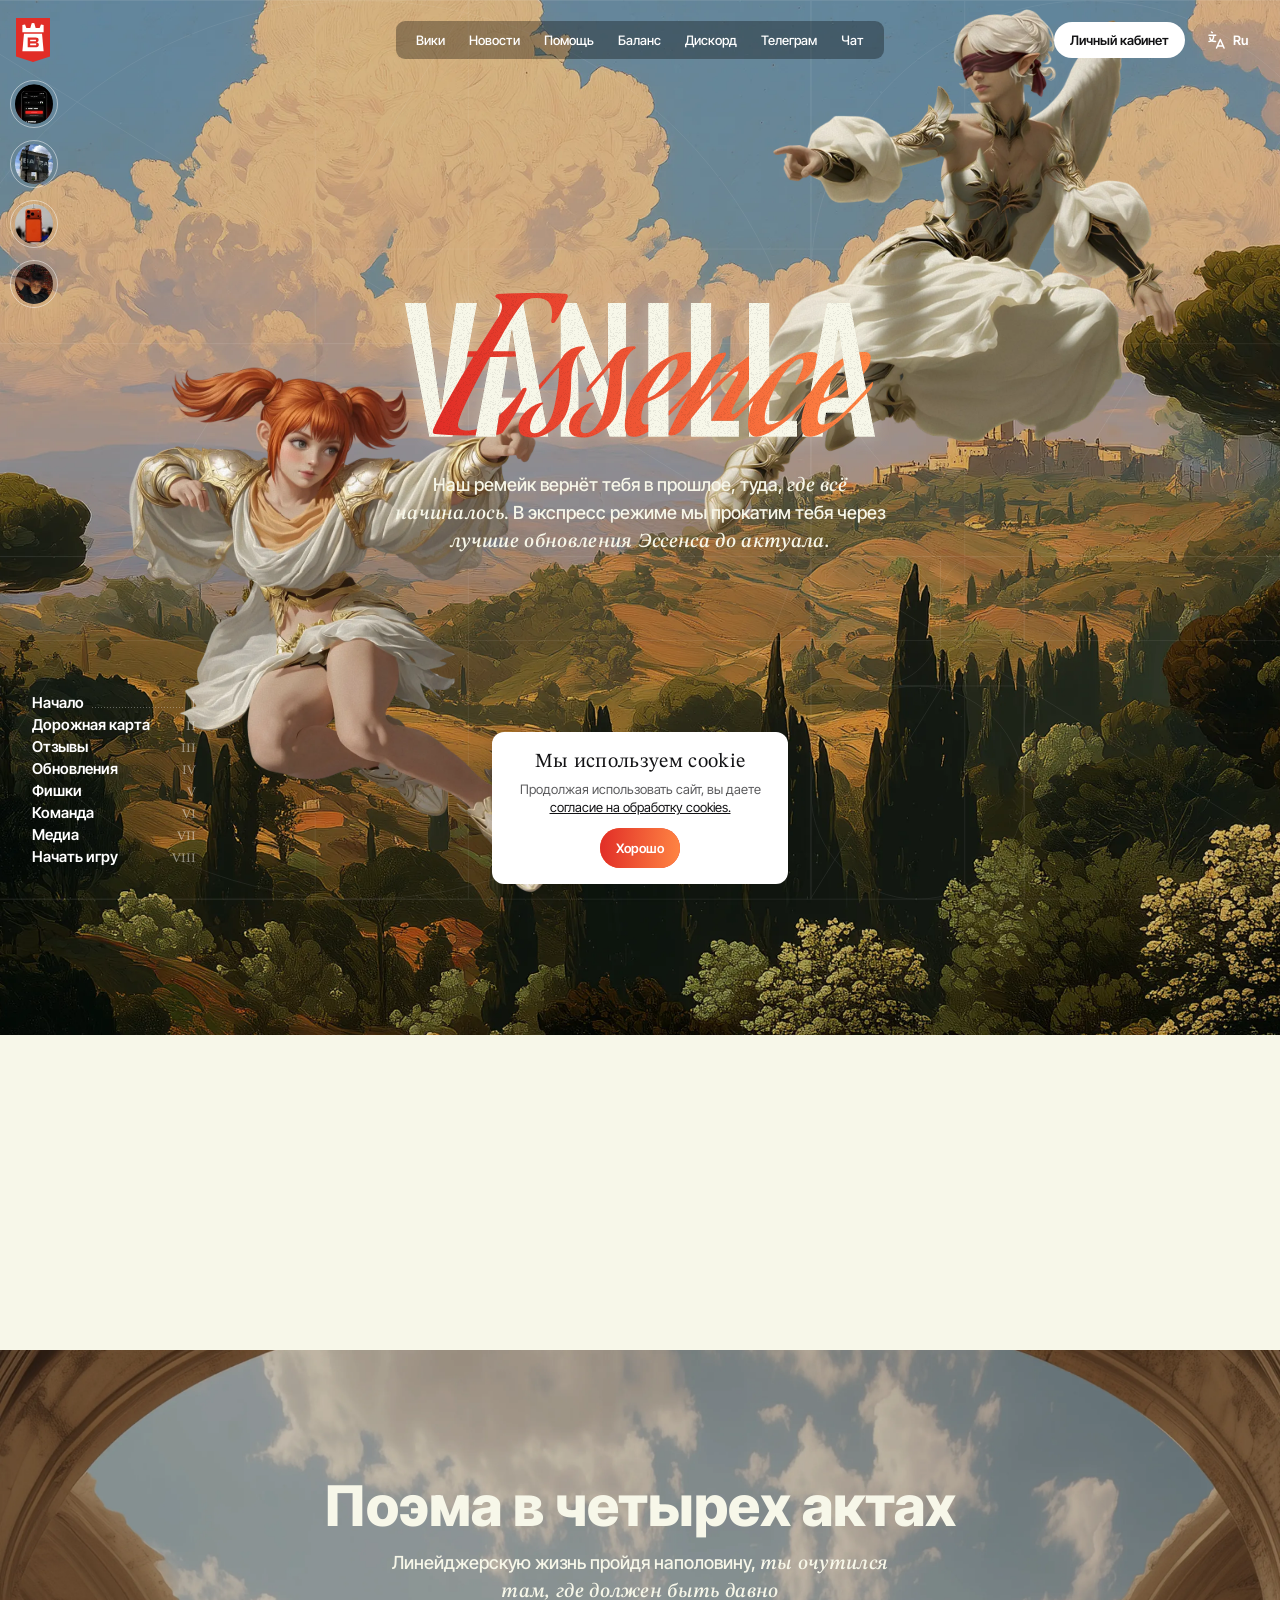
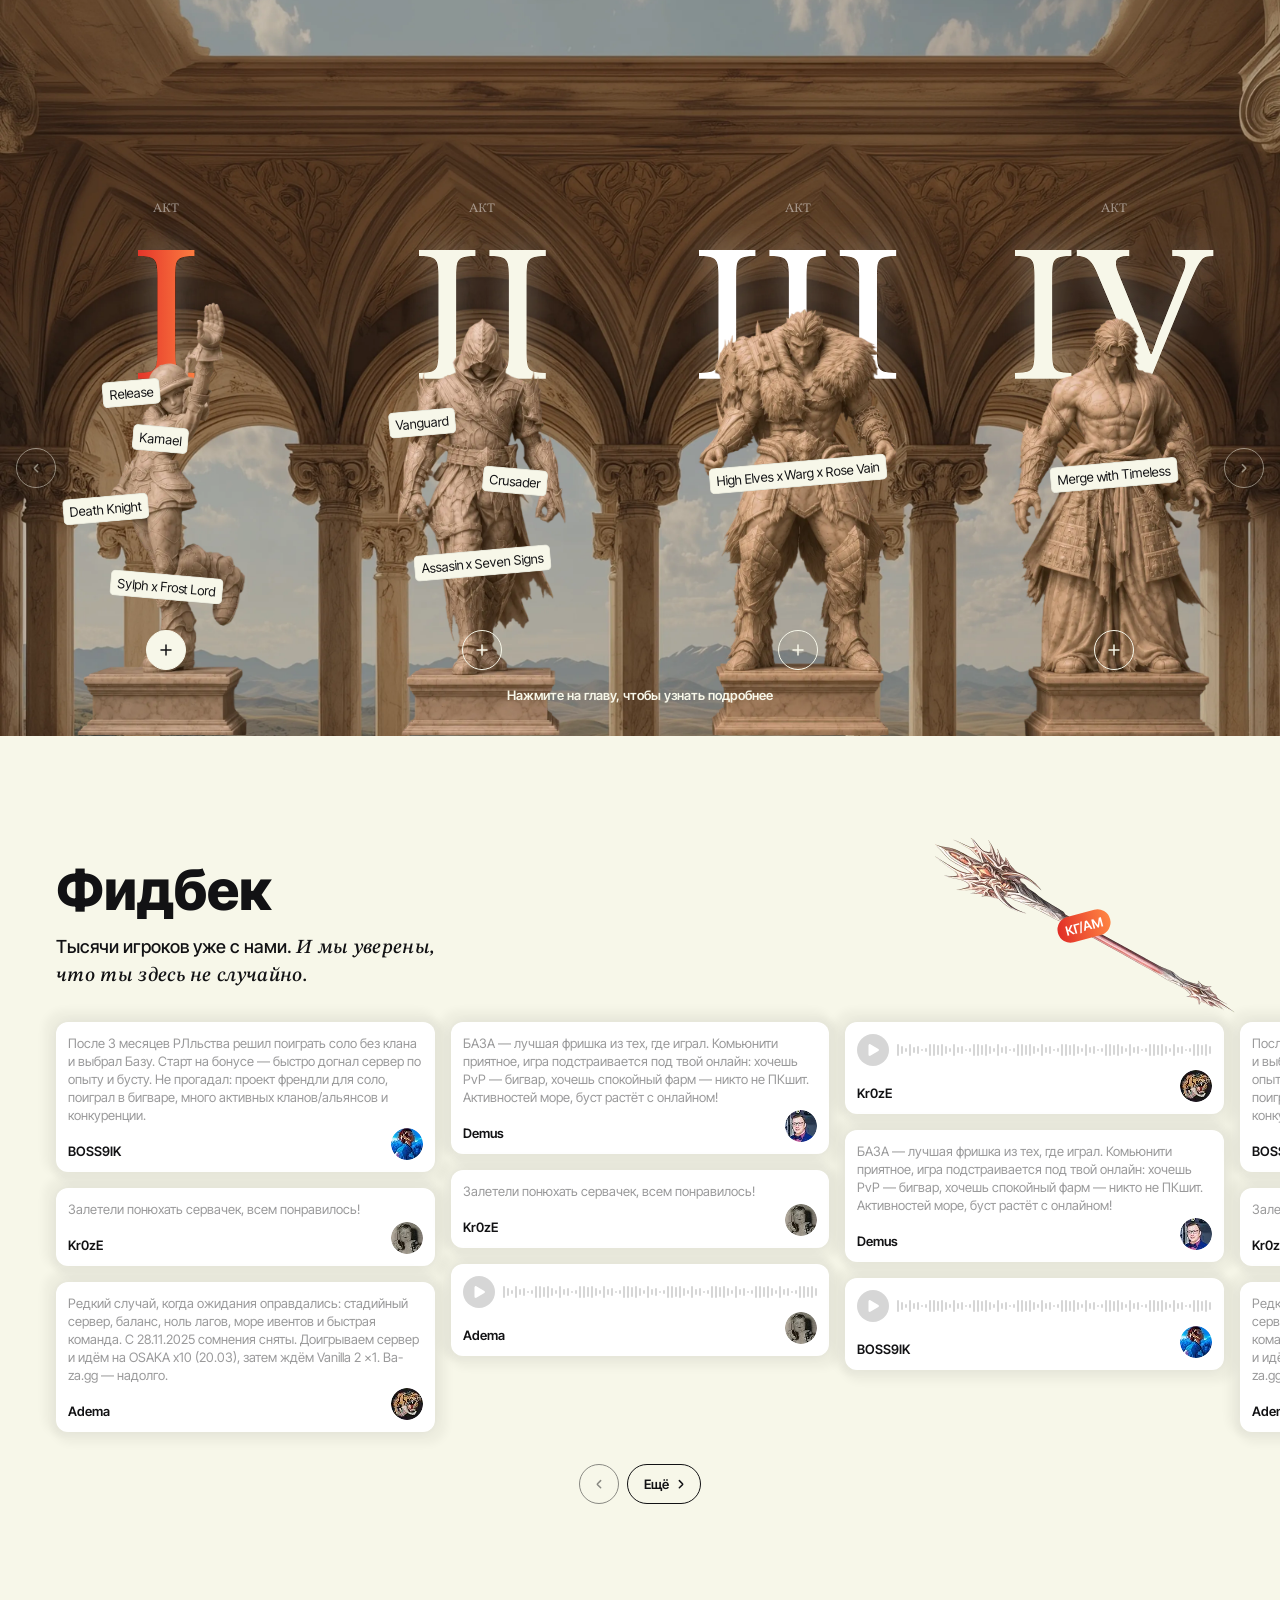
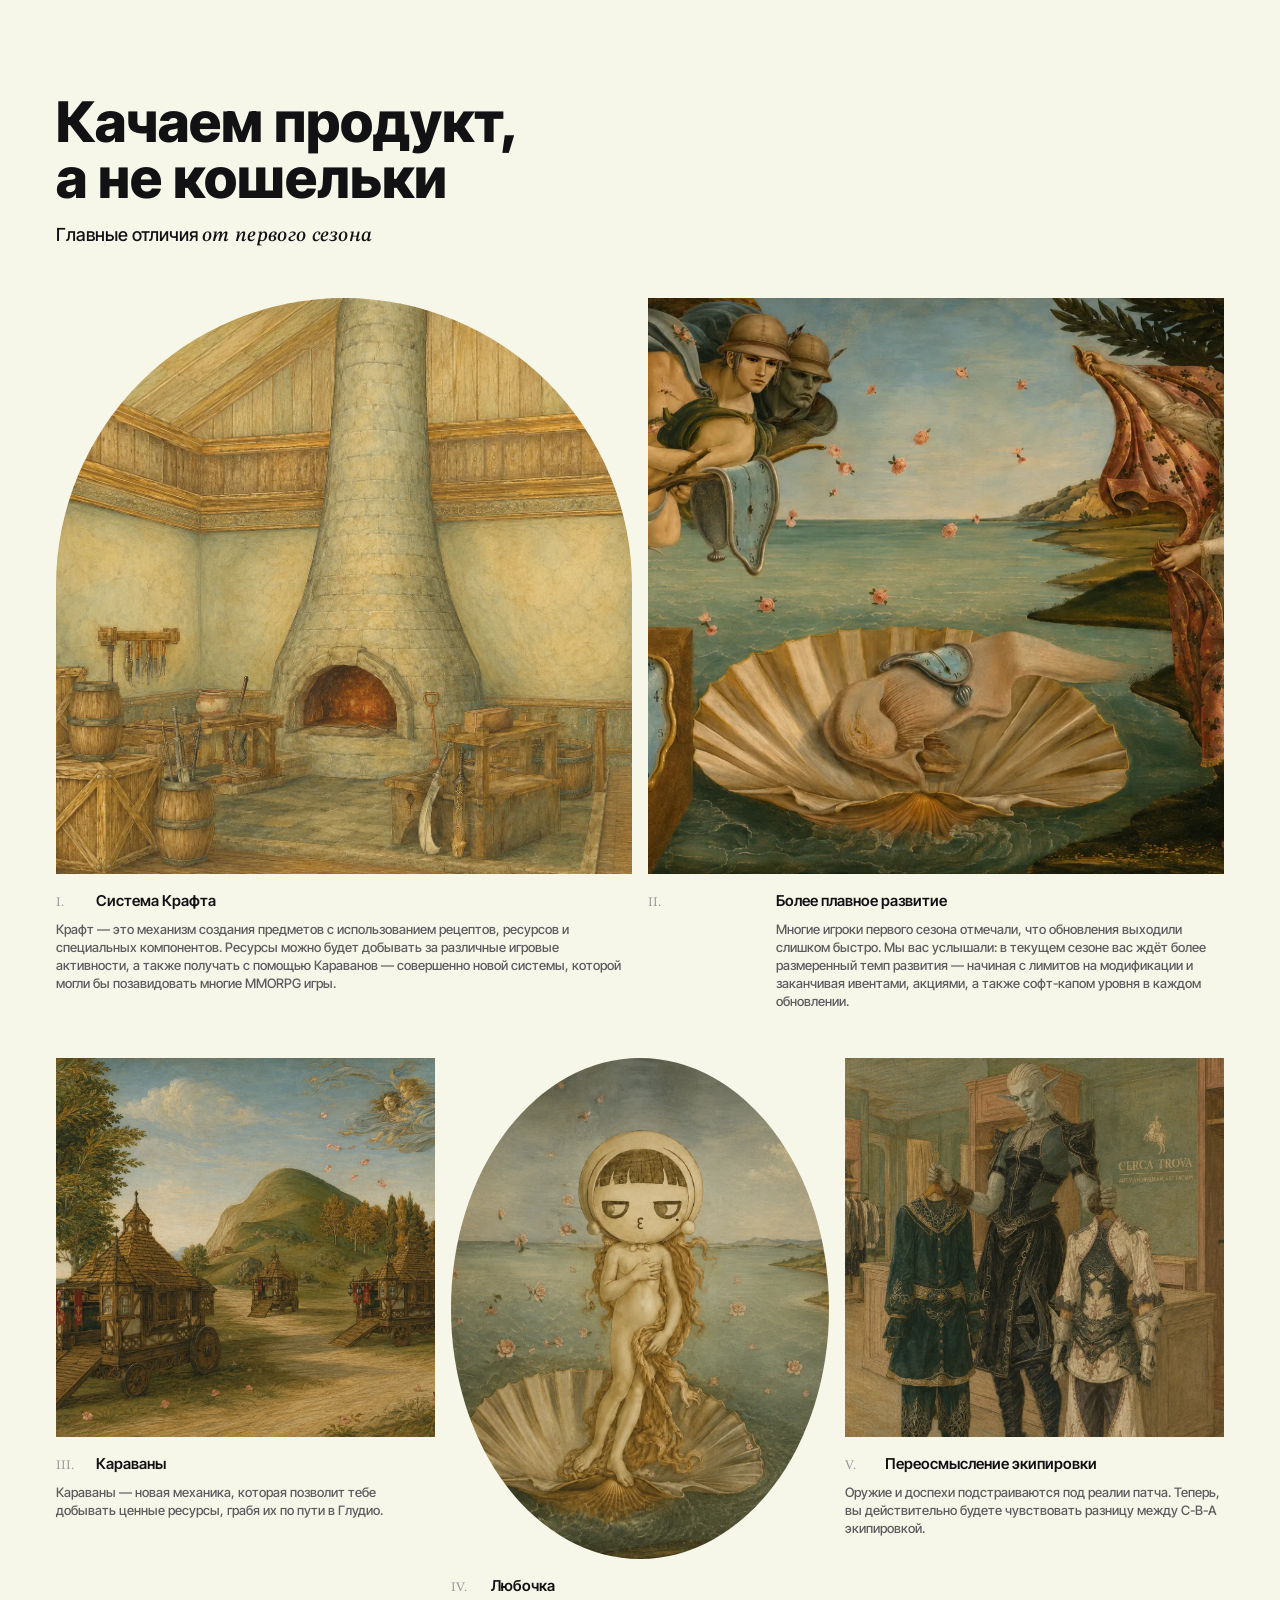
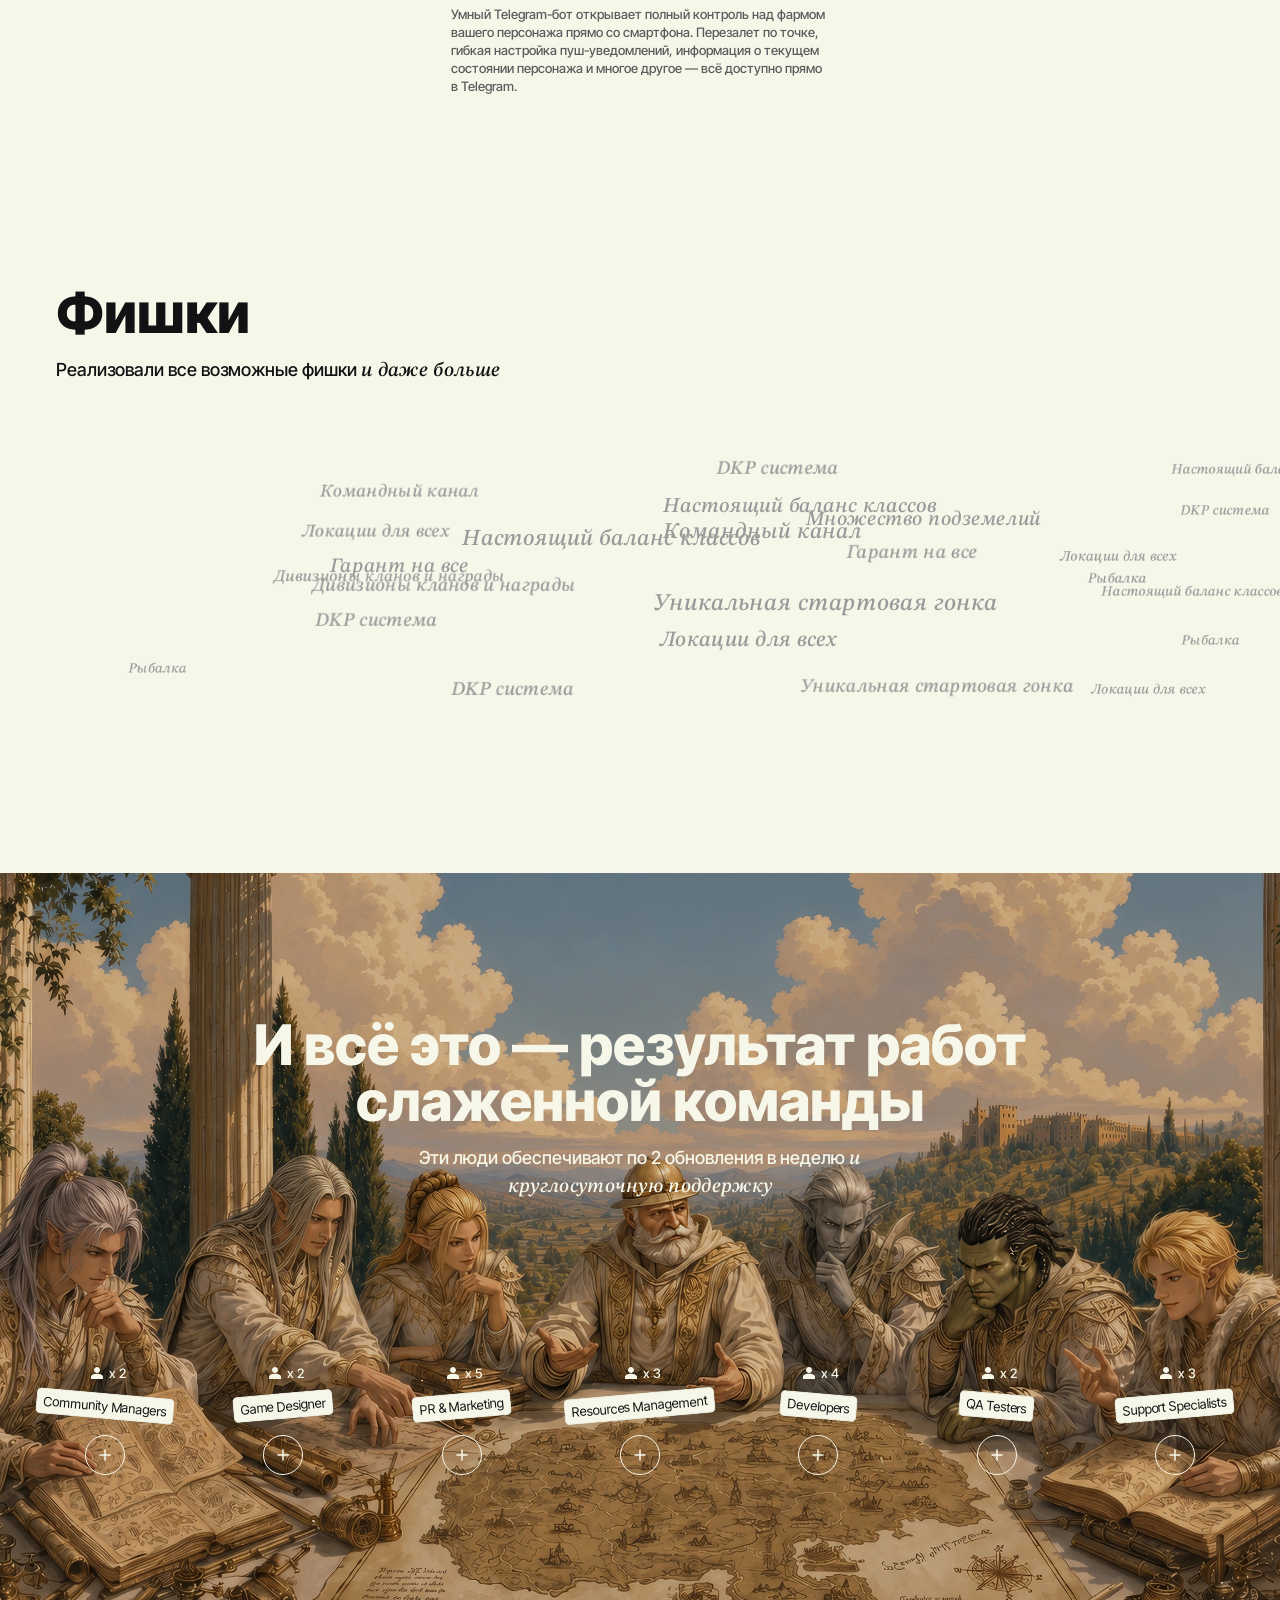
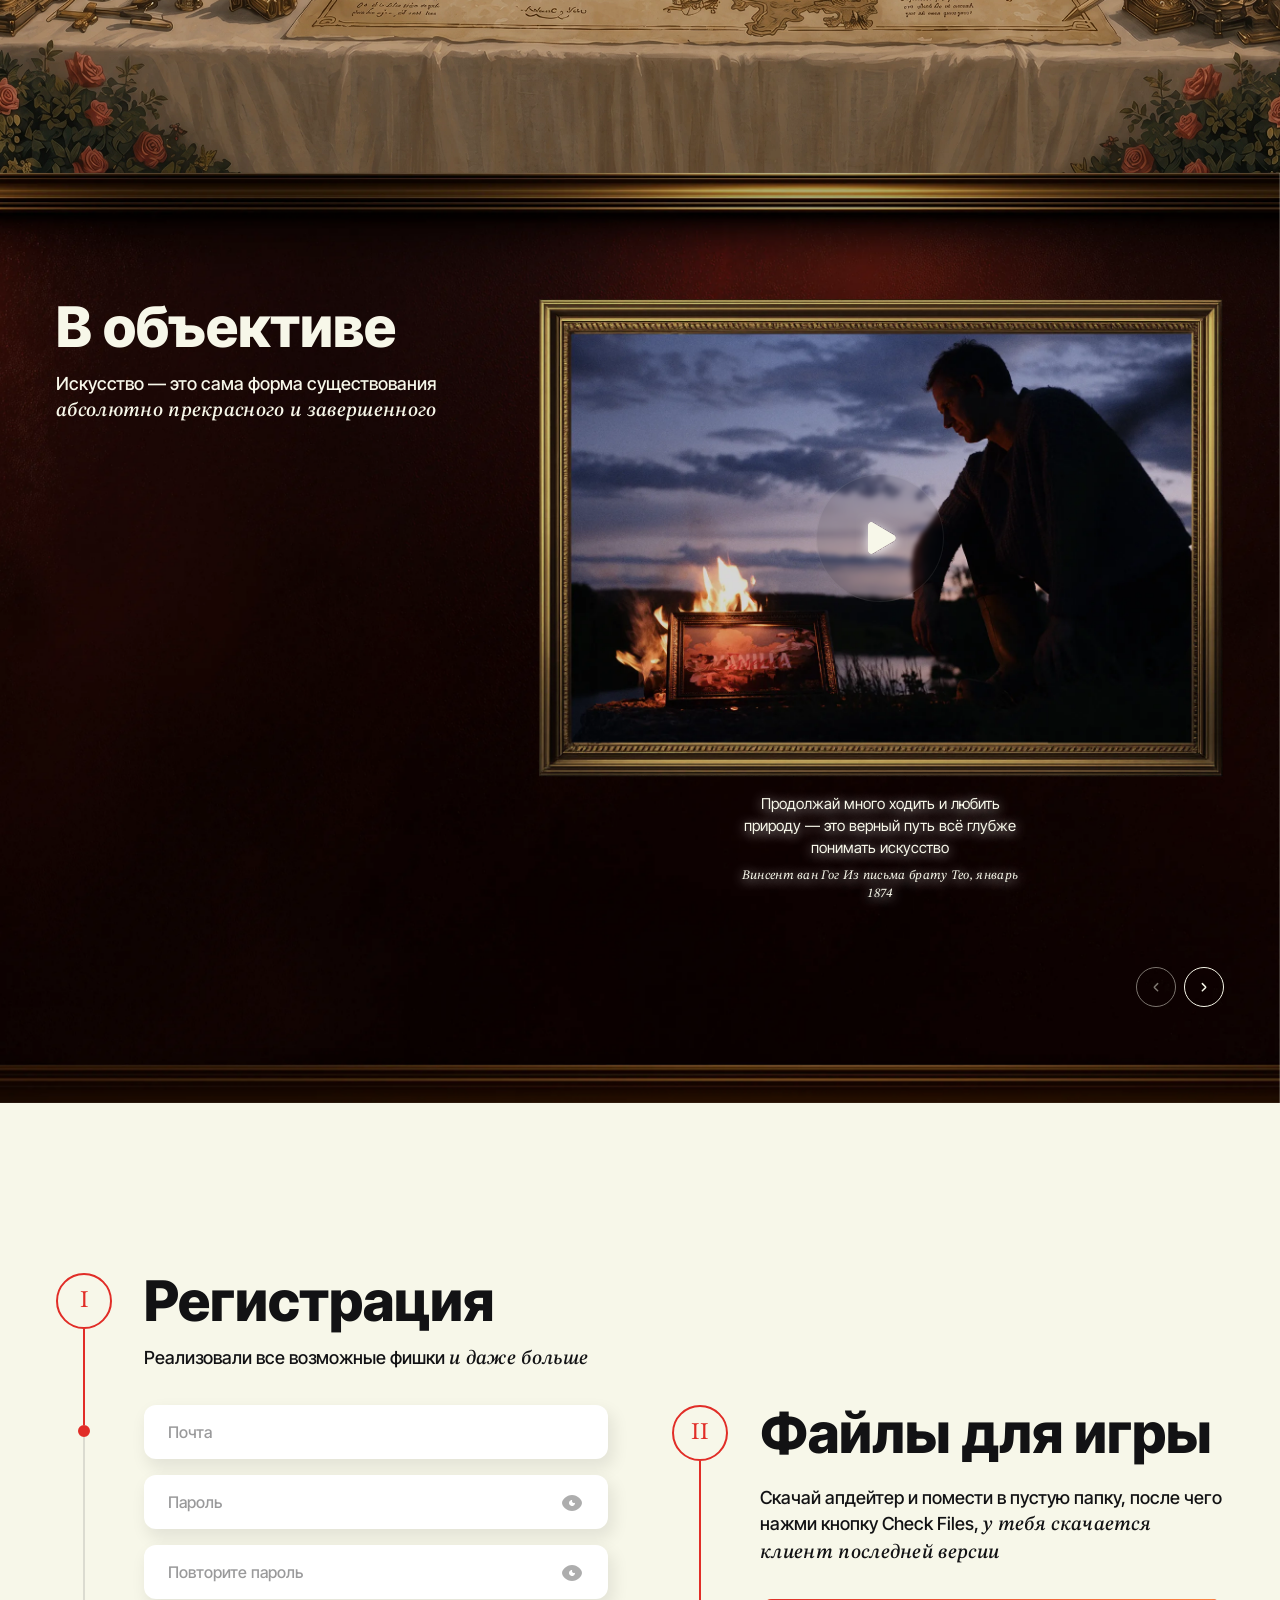
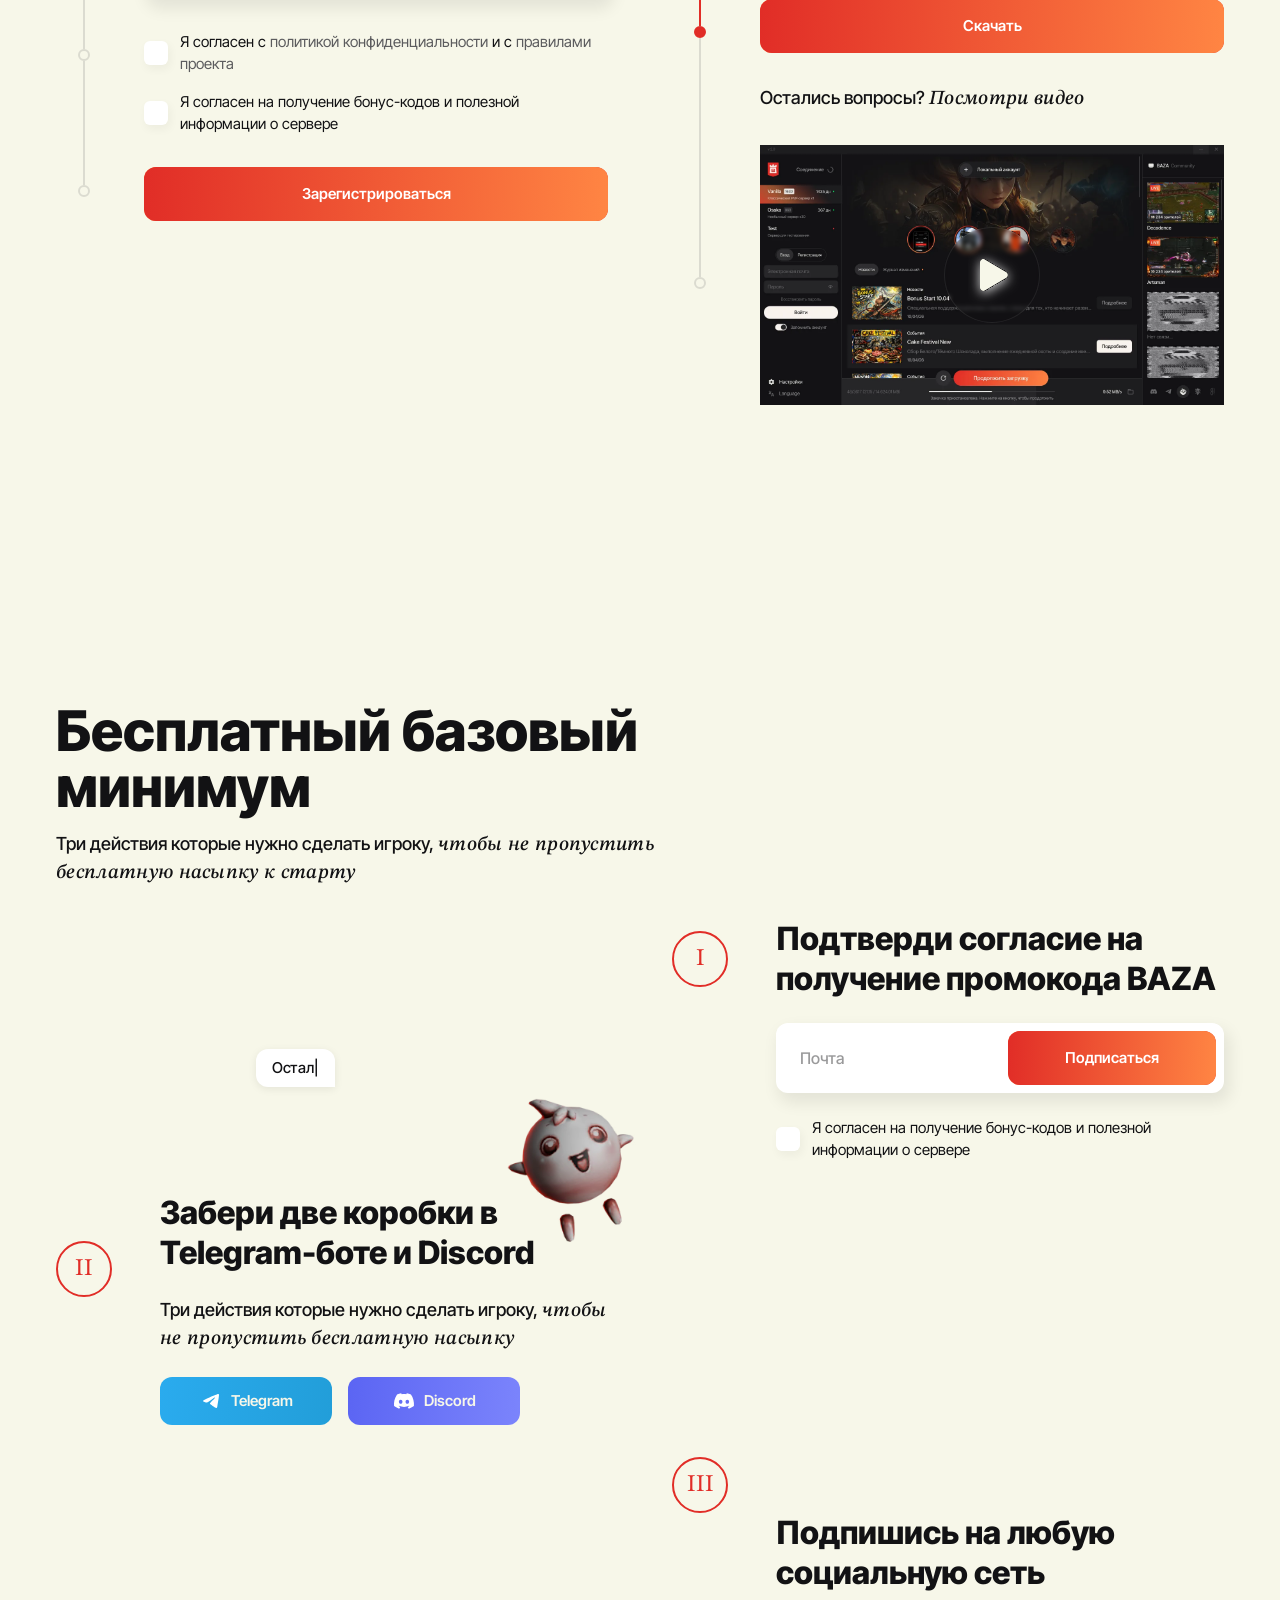
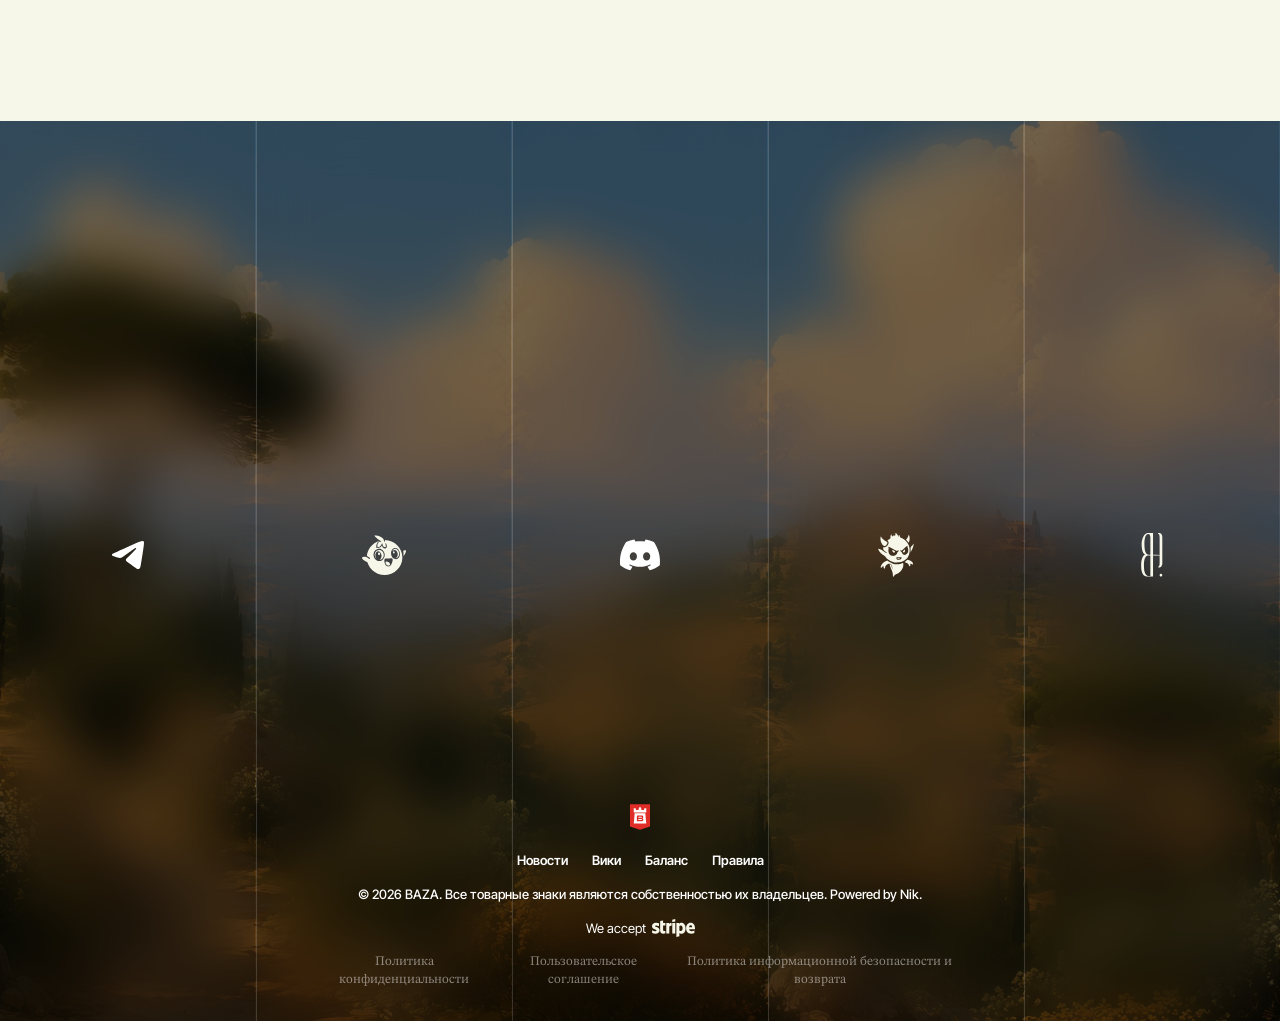
==== commit f4d570e5: "add cookie modal" ====
--- a/index.html
+++ b/index.html
@@ -370,6 +370,14 @@
   </div>
   <div class="clock-small">
     <img src="assets/img/clock.svg" alt="">
+  </div>
+</div>
+
+<div class="cookie-banner" id="cookie-banner">
+  <div class="cookie-banner__wrap">
+    <p class="cookie-banner__title create-m">Мы используем cookie</p>
+    <p class="cookie-banner__desc body-s hint">Продолжая использовать сайт, вы даете <a href="#">согласие на обработку cookies.</a></p>
+    <div id="cookie-accept" class="btn btn_accent"><span>Хорошо</span></div>
   </div>
 </div> 
 
@@ -3061,6 +3069,25 @@
       </li>
     </ul>
     <p class="body-s fw-500">© 2026 BAZA. Все товарные знаки являются собственностью их владельцев. Powered by Nik.</p>
+    <p class="footer-pay body-s">
+      We accept
+      <svg xmlns="http://www.w3.org/2000/svg" width="43" height="18" viewBox="0 0 43 18" fill="none">
+        <g clip-path="url(#clip0_1810_4568)">
+          <path fill-rule="evenodd" clip-rule="evenodd" d="M42.9976 9.29777C42.9976 6.22249 41.5166 3.7959 38.6859 3.7959C35.8433 3.7959 34.1234 6.22249 34.1234 9.27374C34.1234 12.8896 36.1539 14.7155 39.0681 14.7155C40.4894 14.7155 41.5644 14.3912 42.3766 13.9347V11.5322C41.5644 11.9406 40.6328 12.1929 39.4503 12.1929C38.2918 12.1929 37.2646 11.7844 37.1332 10.3669H42.9738C42.9738 10.2107 42.9976 9.58608 42.9976 9.29777ZM37.0974 8.15655C37.0974 6.7991 37.9215 6.2345 38.674 6.2345C39.4026 6.2345 40.1789 6.7991 40.1789 8.15655H37.0974Z" fill="#F7F7E9"/>
+          <path fill-rule="evenodd" clip-rule="evenodd" d="M29.5131 3.7959C28.3426 3.7959 27.5902 4.34849 27.1721 4.7329L27.0169 3.9881H24.3892V17.995L27.3752 17.3584L27.3871 13.9587C27.8171 14.2711 28.4501 14.7155 29.5012 14.7155C31.6391 14.7155 33.5859 12.9857 33.5859 9.17764C33.574 5.69392 31.6033 3.7959 29.5131 3.7959ZM28.7965 12.0727C28.0918 12.0727 27.6738 11.8205 27.3871 11.5081L27.3752 7.05137C27.6857 6.703 28.1157 6.46274 28.7965 6.46274C29.8834 6.46274 30.6358 7.68805 30.6358 9.26173C30.6358 10.8714 29.8953 12.0727 28.7965 12.0727Z" fill="#F7F7E9"/>
+          <path fill-rule="evenodd" clip-rule="evenodd" d="M20.2805 3.08729L23.2784 2.4386V0L20.2805 0.636679V3.08729Z" fill="#F7F7E9"/>
+          <path d="M23.2784 4H20.2805V14.5112H23.2784V4Z" fill="#F7F7E9"/>
+          <path fill-rule="evenodd" clip-rule="evenodd" d="M17.0676 4.8891L16.8765 4.00015H14.2967V14.5114H17.2826V7.38776C17.9873 6.46277 19.1817 6.63095 19.552 6.76309V4.00015C19.1698 3.85599 17.7723 3.59171 17.0676 4.8891Z" fill="#F7F7E9"/>
+          <path fill-rule="evenodd" clip-rule="evenodd" d="M11.0958 1.39355L8.1815 2.01822L8.16956 11.6405C8.16956 13.4184 9.49532 14.7278 11.263 14.7278C12.2424 14.7278 12.959 14.5476 13.3532 14.3314V11.8928C12.971 12.0489 11.0838 12.6015 11.0838 10.8236V6.55906H13.3532V4.00034H11.0838L11.0958 1.39355Z" fill="#F7F7E9"/>
+          <path fill-rule="evenodd" clip-rule="evenodd" d="M3.02178 7.05137C3.02178 6.58287 3.40398 6.40268 4.037 6.40268C4.94473 6.40268 6.09133 6.67897 6.99906 7.1715V4.34849C6.00772 3.95206 5.02833 3.7959 4.037 3.7959C1.61241 3.7959 0 5.06926 0 7.19552C0 10.5111 4.53864 9.9825 4.53864 11.412C4.53864 11.9646 4.06089 12.1448 3.39203 12.1448C2.4007 12.1448 1.13466 11.7364 0.131381 11.1838V14.0428C1.24215 14.5233 2.36487 14.7276 3.39203 14.7276C5.87634 14.7276 7.5843 13.4902 7.5843 11.3399C7.57236 7.76013 3.02178 8.39681 3.02178 7.05137Z" fill="#F7F7E9"/>
+        </g>
+        <defs>
+          <clipPath id="clip0_1810_4568">
+            <rect width="43" height="18" fill="white"/>
+          </clipPath>
+        </defs>
+      </svg>
+    </p>
     <ul class="footer-bot__submenu create-s">
       <li class="footer-bot__subitem">
         <a href="#">Политика конфиденциальности</a>
--- a/assets/css/main.min.css
+++ b/assets/css/main.min.css
@@ -1 +1 @@
-@import url(https://fonts.googleapis.com/css2?family=Inter+Tight:ital,wght@0,100..900;1,100..900&family=STIX+Two+Text:ital,wght@0,400..700;1,400..700&display=swap);*{margin:0;padding:0;-webkit-box-sizing:border-box;box-sizing:border-box}a{text-decoration:none;color:inherit}ul{list-style:none}img{max-width:100%;height:auto;pointer-events:none}a,ellipse,line,path,rect{-webkit-transition:all .3s ease;transition:all .3s ease}button,input,option,select,textarea{color:inherit;border:none;background:0 0;font:inherit;-webkit-transition:all .3s ease;transition:all .3s ease}button{cursor:pointer}input[type=search]::-webkit-search-cancel-button,input[type=search]::-webkit-search-decoration,input[type=search]::-webkit-search-results-button,input[type=search]::-webkit-search-results-decoration{-webkit-appearance:none}input::-webkit-inner-spin-button,input::-webkit-outer-spin-button{-webkit-appearance:none;margin:0}input[type=number]{-moz-appearance:textfield}input[type=date]::-webkit-calendar-picker-indicator{position:absolute;background:0 0;left:0;top:0;width:100%;height:100%;cursor:pointer}input[type=date]::-webkit-date-and-time-value{text-align:left}:root{--color-black:#121214;--color-secondary-black:#1d1d1f;--color-tertiary-black:#262629;--color-quarternary-black:#2e2e30;--color-separator:#343436;--color-hint:#5c5c5e;--color-secondary-hint:#666668;--color-tertiary-hint:#9A9A9B;--color-white:#F7F7E9;--color-secondary-white:#fff;--color-red:#e12d27;--color-orange:#ff8543;--color-green:#00e764}body{background:var(--color-white,#f7f7e9);color:var(--color-black,#121214);font-family:"Inter Tight",sans-serif;font-optical-sizing:auto;font-weight:400;font-size:15px;display:-webkit-box;display:-ms-flexbox;display:flex;-webkit-box-orient:vertical;-webkit-box-direction:normal;-ms-flex-direction:column;flex-direction:column;-webkit-box-pack:justify;-ms-flex-pack:justify;justify-content:space-between;min-height:100vh}body.open{overflow:hidden}main{overflow-x:clip;-webkit-box-flex:1;-ms-flex-positive:1;flex-grow:1}button,input,textarea{font:inherit}.section{position:relative;z-index:8;padding-top:126px;padding-bottom:64px;width:100%}@media screen and (max-width:767px){.section{padding-top:64px;padding-bottom:32px}}.container{width:100%;max-width:1200px;margin:0 auto;padding:0 16px}.btn{display:-webkit-box;display:-ms-flexbox;display:flex;-webkit-box-align:center;-ms-flex-align:center;align-items:center;-webkit-box-pack:center;-ms-flex-pack:center;justify-content:center;border-radius:12px;font-weight:600;font-size:15px;line-height:22px;overflow:hidden;position:relative;cursor:pointer;padding:16px 24px;gap:2px;outline:0;-webkit-transition:all .3s ease;transition:all .3s ease}.btn span{position:relative;z-index:2}.btn input{position:absolute;left:0;top:0;width:100%;height:100%;opacity:0;cursor:pointer}.btn_accent{background:linear-gradient(93deg,#ff8543 0,#e12d27 100%);color:var(--color-secondary-white)}.btn_accent::before{content:"";position:absolute;left:0;top:0;width:100%;height:100%;background:linear-gradient(93deg,#e12d27 0,#ff8543 100%);opacity:1;-webkit-transition:all .3s ease;transition:all .3s ease}.btn_accent:hover::before{opacity:0}.btn_secondary{padding:9px 16px;border-radius:888px;font-size:13px;line-height:18px;background:var(--color-secondary-white,#fff);color:var(--color-black)}.btn_secondary:hover{background:var(--color-black);color:var(--color-secondary-white,#fff)}.btn_icon-left{padding-left:12px}.btn_border{border:1px solid var(--color-separator,#343436)}.btn_border:hover{background:var(--color-secondary-black,#1d1d1f)}.btn_dark{background:var(--color-tertiary-black,#262629);color:var(--color-secondary-white,#fff)}.btn_dark:hover{background:var(--color-secondary-white,#fff);color:var(--color-black)}.swiper-arrow{width:40px;height:40px;border-radius:50%;border-radius:888px;border:1px solid var(--color-black,#121214);display:-webkit-box;display:-ms-flexbox;display:flex;-webkit-box-align:center;-ms-flex-align:center;align-items:center;-webkit-box-pack:center;-ms-flex-pack:center;justify-content:center;cursor:pointer;-webkit-transition:all .3s ease;transition:all .3s ease}.swiper-arrow_light{border:1px solid var(--color-white,#f7f7e9)}.swiper-arrow_light path{stroke:var(--color-white,#f7f7e9)}.swiper-arrow.swiper-button-disabled{opacity:.48}.swiper-arrow:hover:first-child{-webkit-transform:translateX(-3px);transform:translateX(-3px)}.swiper-arrow:hover:last-child{-webkit-transform:translateX(3px);transform:translateX(3px)}.swiper-scrollbar{position:static!important;max-width:156px!important;margin:0 auto;margin-top:var(--space);background:var(--color-dark-separator);height:6px!important;border-radius:888px}.swiper-scrollbar-drag{background:var(--color-green);cursor:pointer}.swiper-pagination{position:static!important;width:auto!important;gap:4px;display:-webkit-box;display:-ms-flexbox;display:flex;-webkit-box-align:center;-ms-flex-align:center;align-items:center}.swiper-pagination-bullet{width:32px;height:32px;display:-webkit-box;display:-ms-flexbox;display:flex;-webkit-box-align:center;-ms-flex-align:center;align-items:center;-webkit-box-pack:center;-ms-flex-pack:center;justify-content:center;-webkit-transition:all .3s ease;transition:all .3s ease;background-color:var(--color-secondary-light-bg);border-radius:50%;opacity:1}.swiper-pagination-bullet:hover{background:var(--color-quarternary-black,#2e2e30)}.swiper-pagination-bullet-active{background:var(--color-secondary-white,#f8f3ef)!important;color:var(--color-black,#121214)!important}.swiper-button-lock{display:none}.hint{color:var(--color-hint)}.hint2{color:var(--color-secondary-hint)}.hint3{color:var(--color-tertiary-hint)}.hint-light{color:rgba(255,255,255,.72)}.hint-light2{color:rgba(255,255,255,.64)}.hint-light3{color:rgba(255,255,255,.48)}.swiper-slide{height:auto}.form-input{border-radius:12px;background:var(--color-secondary-white,#fff);-webkit-box-shadow:4px 8px 16px 2px rgba(0,0,0,.08);box-shadow:4px 8px 16px 2px rgba(0,0,0,.08);outline:0;height:54px;width:100%;padding-left:24px;padding-right:24px;font-size:16px;font-weight:500;color:var(--color-black-text);-webkit-transition:all .3s ease;transition:all .3s ease}.form-input::-webkit-input-placeholder{color:var(--color-tertiary-hint,#9a9a9b);-webkit-transition:all .3s ease;transition:all .3s ease}.form-input::-moz-placeholder{color:var(--color-tertiary-hint,#9a9a9b);-moz-transition:all .3s ease;transition:all .3s ease}.form-input:-ms-input-placeholder{color:var(--color-tertiary-hint,#9a9a9b);-ms-transition:all .3s ease;transition:all .3s ease}.form-input::-ms-input-placeholder{color:var(--color-tertiary-hint,#9a9a9b);-ms-transition:all .3s ease;transition:all .3s ease}.form-input::placeholder{color:var(--color-tertiary-hint,#9a9a9b);-webkit-transition:all .3s ease;transition:all .3s ease}.form-input:hover::-webkit-input-placeholder{color:var(--color-black-text)}.form-input:hover::-moz-placeholder{color:var(--color-black-text)}.form-input:hover:-ms-input-placeholder{color:var(--color-black-text)}.form-input:hover::-ms-input-placeholder{color:var(--color-black-text)}.form-input:hover::placeholder{color:var(--color-black-text)}.form-pass{position:relative}.form-pass .pass-toggle{position:absolute;top:16px;right:24px;cursor:pointer}.form-pass .pass-toggle.active path,.form-pass .pass-toggle:hover path{fill-opacity:1}textarea.form-input{padding-top:14px;padding-bottom:14px;height:96px;resize:none}.accept{display:-webkit-box;display:-ms-flexbox;display:flex;-webkit-box-align:center;-ms-flex-align:center;align-items:center;gap:12px;cursor:pointer}.accept input{display:none}.accept .checkmark{width:24px;height:24px;border-radius:6px;background:var(--color-secondary-white,#fff);-webkit-box-shadow:2px 4px 8px 1px rgba(0,0,0,.04);box-shadow:2px 4px 8px 1px rgba(0,0,0,.04);display:-webkit-box;display:-ms-flexbox;display:flex;-webkit-box-align:center;-ms-flex-align:center;align-items:center;-webkit-box-pack:center;-ms-flex-pack:center;justify-content:center}.accept .checkmark::after{content:"";width:100%;height:100%;background:url(../img/checkmark.svg) no-repeat center/cover;-webkit-transition:all .3s ease;transition:all .3s ease;opacity:0}.accept__text{width:calc(100% - 36px)}.accept__text a{color:var(--color-hint,#5c5c5e)}.accept__text a:hover{color:var(--color-black-text)}.accept:has(input:checked) .checkmark::after{opacity:1}.form-sub{position:relative;display:-webkit-box;display:-ms-flexbox;display:flex}.form-sub .form-input{height:70px;padding-right:240px}.form-sub .btn{position:absolute;height:calc(100% - 16px);right:8px;top:8px}@media screen and (max-width:767px){.form-sub .form-input{padding-right:146px}}.dropdown{position:relative;cursor:pointer}.dropdown__content{position:absolute;left:0;z-index:5;top:calc(100% + 4px);opacity:0;pointer-events:none;padding:4px;border-radius:12px;border:1px solid var(--color-separator,#343436);background:var(--color-tertiary-black,#262629);-webkit-box-shadow:0 4px 12px 0 rgba(18,18,20,.32);box-shadow:0 4px 12px 0 rgba(18,18,20,.32)}.dropdown__item{display:-webkit-box;display:-ms-flexbox;display:flex;-webkit-box-align:center;-ms-flex-align:center;align-items:center;gap:8px;padding:8px 12px;border-radius:8px;cursor:pointer;color:var(--color-tertiary-hint,#9a9a9b);white-space:nowrap;font-weight:500;font-size:15px;line-height:24px;-webkit-transition:all .3s ease;transition:all .3s ease}.dropdown__item:hover{color:var(--color-secondary-white);background:var(--color-quarternary-black,#2e2e30)}.dropdown__item.active{color:var(--color-secondary-white)}.dropdown__item.active::after{content:"";width:24px;height:24px;background:url(../img/check.svg) no-repeat center/cover}.dropdown.open .dropdown__content{opacity:1;pointer-events:all}a{outline:0}li,p{line-height:inherit}.h2{font-weight:800;font-size:56px;line-height:56px}@media screen and (max-width:767px){.h2{font-size:32px;line-height:40px}}.h3{font-weight:800;font-size:48px;line-height:48px}@media screen and (max-width:767px){.h3{font-size:28px;line-height:36px}}.h4{font-weight:800;font-size:40px;line-height:48px}@media screen and (max-width:767px){.h4{font-size:24px;line-height:32px}}.h5{font-weight:800;font-size:32px;line-height:40px}@media screen and (max-width:767px){.h5{font-size:20px;line-height:28px}}.h6{font-weight:800;font-size:24px;line-height:32px}@media screen and (max-width:767px){.h6{font-size:18px;line-height:24px}}.body-xl{font-size:20px;line-height:28px}@media screen and (max-width:767px){.body-xl{font-size:18px;line-height:26px}}.body-l{font-size:18px;line-height:26px}@media screen and (max-width:767px){.body-l{font-size:16px;line-height:24px}}.body-m{font-size:15px;line-height:22px}@media screen and (max-width:767px){.body-m{font-size:13px;line-height:20px}}.body-s{font-size:13px;line-height:18px}@media screen and (max-width:767px){.body-s{font-size:11px;line-height:16px}}.create-l{font-size:24px;line-height:32px;font-family:"STIX Two Text",serif;font-style:italic}@media screen and (max-width:767px){.create-l{font-size:22px;line-height:30px}}.create-m{font-size:20px;line-height:28px;font-family:"STIX Two Text",serif;font-style:italic;letter-spacing:.32px}@media screen and (max-width:767px){.create-m{font-size:18px;line-height:26px}}.create-s{font-size:13px;line-height:18px;font-family:"STIX Two Text",serif;font-style:italic}@media screen and (max-width:767px){.create-s{font-size:11px;line-height:16px}}.fw-400{font-weight:400}.fw-500{font-weight:500}.fw-600{font-weight:600}.preloader{background:var(--color-white,#f7f7e9) url(../img/golden-ratio2.svg) no-repeat center/cover;display:-webkit-box;display:-ms-flexbox;display:flex;-webkit-box-align:center;-ms-flex-align:center;align-items:center;-webkit-box-pack:center;-ms-flex-pack:center;justify-content:center;position:fixed;inset:0;z-index:9999;-webkit-transition:opacity .4s ease,visibility .4s ease;transition:opacity .4s ease,visibility .4s ease}.preloader-logo{display:-webkit-box;display:-ms-flexbox;display:flex;position:relative}.preloader-logo__fill{position:absolute;inset:0;overflow:hidden;clip-path:inset(100% 0 0 0);-webkit-animation:fillLogo 1.8s ease forwards;animation:fillLogo 1.8s ease forwards}.preloader.hide{opacity:0;visibility:hidden}@-webkit-keyframes fillLogo{to{clip-path:inset(0 0 0 0)}}@keyframes fillLogo{to{clip-path:inset(0 0 0 0)}}.header{padding:16px;position:fixed;z-index:10;width:100%;left:0;top:0;-webkit-transition:all .3s ease;transition:all .3s ease}.header .container{max-width:100%}.header-wrap{display:-webkit-box;display:-ms-flexbox;display:flex;-webkit-box-align:center;-ms-flex-align:center;align-items:center;gap:16px}.header-item{display:-webkit-box;display:-ms-flexbox;display:flex;-webkit-box-align:center;-ms-flex-align:center;align-items:center;width:calc(50% - 320px)}.header-item_left{gap:32px;position:relative;-webkit-box-flex:1;-ms-flex-positive:1;flex-grow:1}.header-item_right{gap:8px;-webkit-box-pack:end;-ms-flex-pack:end;justify-content:flex-end;-webkit-box-flex:1;-ms-flex-positive:1;flex-grow:1}.header .logo{width:100%}.header .logo-wrap{width:100%;max-width:34px;display:-webkit-box;display:-ms-flexbox;display:flex;position:relative}.header .logo-wrap:hover .stories.hide{opacity:1!important;pointer-events:all!important}.header .menu-btn{cursor:pointer;display:none}.header.dark .lang__head{color:var(--color-black)}.header.dark .lang__head path{stroke:var(--color-black)}.header.dark .menu-btn path{stroke:var(--color-black)}@media screen and (max-width:1280px){.header{padding-left:0;padding-right:0}}@media screen and (max-width:991px){.header nav{display:none}.header .menu-btn{display:-webkit-box;display:-ms-flexbox;display:flex}}@media screen and (max-width:767px){.header{padding-top:12px;padding-bottom:12px}.header-item_left{position:static}.header .btn_secondary{display:none}}.dropdown__content{-webkit-transition:all .3s ease;transition:all .3s ease}.menu{display:-webkit-box;display:-ms-flexbox;display:flex;-webkit-box-align:center;-ms-flex-align:center;align-items:center;gap:24px;border-radius:9px;background:rgba(0,0,0,.32);backdrop-filter:blur(16px);padding:10px 20px}.menu-item{display:-webkit-box;display:-ms-flexbox;display:flex}.menu a{color:var(--color-secondary-white)}.menu:has(a:hover) a:not(:hover){color:rgba(255,255,255,.48)}.lang__content{left:auto;right:0}.lang__head{gap:4px;padding:6px 16px 6px 12px;font-size:13px;line-height:18px;color:var(--color-secondary-white);mix-blend-mode:difference}.lang__head:hover{opacity:.7}.lang.open .lang__head{background:var(--color-secondary-white,#fff);color:var(--color-black)}.lang.open .lang__head path{stroke:var(--color-black)}.logo{display:-webkit-box;display:-ms-flexbox;display:flex}.logo img{width:100%}@media screen and (max-width:767px){.logo-wrap{position:static!important}}.stories{position:absolute;left:-6px;top:100%;display:-webkit-box;display:-ms-flexbox;display:flex;-webkit-box-orient:vertical;-webkit-box-direction:normal;-ms-flex-direction:column;flex-direction:column;gap:12px;padding-top:16px;-webkit-transition:all .3s ease;transition:all .3s ease}.stories-item{width:48px;height:48px;border-radius:50%;display:-webkit-box;display:-ms-flexbox;display:flex;-webkit-box-align:center;-ms-flex-align:center;align-items:center;-webkit-box-pack:center;-ms-flex-pack:center;justify-content:center;padding:4px;border:1px solid rgba(255,255,255,.48);cursor:pointer;-webkit-transition:all .3s ease;transition:all .3s ease}.stories-item img{border-radius:50%;width:40px;height:40px;-o-object-fit:cover;object-fit:cover;-webkit-transition:all .3s ease;transition:all .3s ease}.stories-item:hover{border-color:#fff}.stories-item.active{border-color:transparent}.stories-item.active:hover{border-color:#fff}.stories.hide{opacity:0;pointer-events:none}@media screen and (max-width:767px){.stories{-webkit-box-orient:horizontal;-webkit-box-direction:normal;-ms-flex-direction:row;flex-direction:row;left:50%;-webkit-transform:translateX(-50%);transform:translateX(-50%);padding-top:0}}.fixed-menu{display:-webkit-box;display:-ms-flexbox;display:flex;-webkit-box-orient:vertical;-webkit-box-direction:normal;-ms-flex-direction:column;flex-direction:column;padding:32px;position:fixed;left:0;bottom:0;z-index:12;color:var(--color-secondary-white);-webkit-transition:all .3s ease;transition:all .3s ease}.fixed-menu-item{display:-webkit-box;display:-ms-flexbox;display:flex;-webkit-box-align:end;-ms-flex-align:end;align-items:flex-end;gap:8px;min-width:164px}.fixed-menu-item span:first-child{position:relative}.fixed-menu-item span:first-child::after{content:"";background:var(--color-secondary-white);width:100%;height:1px;position:absolute;left:0;bottom:2px;-webkit-transform-origin:left;transform-origin:left;-webkit-transform:scaleX(0);transform:scaleX(0);-webkit-transition:all .3s ease;transition:all .3s ease}.fixed-menu-item__line{height:1px;-webkit-box-flex:1;-ms-flex-positive:1;flex-grow:1;margin-bottom:6px;position:relative}.fixed-menu-item__line::before{content:"";width:100%;height:100%;position:absolute;background-image:repeating-linear-gradient(90deg,rgba(255,255,255,.32) 0,rgba(255,255,255,.32) 1px,transparent 1px,transparent 3px);background-size:3px 1px;background-repeat:repeat-x;-webkit-transform-origin:left;transform-origin:left;left:0;top:0;-webkit-transform:scaleX(0);transform:scaleX(0);-webkit-transition:all .3s ease;transition:all .3s ease}.fixed-menu-item__number{font-style:normal;opacity:.48;-webkit-transition:all .3s ease;transition:all .3s ease}.fixed-menu-item.active .fixed-menu-item__line::before{-webkit-transform:scaleX(1);transform:scaleX(1)}.fixed-menu-item:hover span:first-child::after{-webkit-transform:scaleX(1);transform:scaleX(1)}.fixed-menu-item:hover .fixed-menu-item__line::before{-webkit-transform:scaleX(1);transform:scaleX(1);-webkit-transition-delay:.3s;transition-delay:.3s}.fixed-menu-item:hover .fixed-menu-item__number{opacity:1}.fixed-menu.dark{color:var(--color-black)}.fixed-menu.dark .fixed-menu-item span:first-child::after{background-color:var(--color-black)}.fixed-menu.dark .fixed-menu-item__line::before{background-image:repeating-linear-gradient(90deg,rgba(0,0,0,.32) 0,rgba(0,0,0,.32) 1px,transparent 1px,transparent 3px)}@media screen and (max-width:991px){.fixed-menu{display:none}}@-webkit-keyframes blink{0%,100%{opacity:1}50%{opacity:0}}@keyframes blink{0%,100%{opacity:1}50%{opacity:0}}.clock{position:fixed;bottom:32px;right:32px;z-index:12}.clock-full{border-radius:12px;border:1px solid rgba(255,255,255,.08);background:var(--color-black,#121214);padding:8px;display:-webkit-box;display:-ms-flexbox;display:flex;-webkit-box-orient:vertical;-webkit-box-direction:normal;-ms-flex-direction:column;flex-direction:column;gap:8px;min-width:376px;-webkit-transition:all .3s ease;transition:all .3s ease}.clock-full__head{display:-webkit-box;display:-ms-flexbox;display:flex;-webkit-box-align:start;-ms-flex-align:start;align-items:flex-start;-webkit-box-pack:justify;-ms-flex-pack:justify;justify-content:space-between;padding:0 8px}.clock-full__inner{padding:8px;display:-webkit-box;display:-ms-flexbox;display:flex;-webkit-box-orient:vertical;-webkit-box-direction:normal;-ms-flex-direction:column;flex-direction:column;-webkit-box-align:start;-ms-flex-align:start;align-items:flex-start;color:var(--color-secondary-white)}.clock-full__close{color:var(--color-white,#f7f7e9);cursor:pointer;position:relative}.clock-full__close::after{content:"";width:100%;height:1px;background:var(--color-white,#f7f7e9);position:absolute;left:0;bottom:0;-webkit-transform-origin:right;transform-origin:right;-webkit-transition:all .3s ease;transition:all .3s ease}.clock-full__close:hover::after{-webkit-transform:scaleX(0);transform:scaleX(0)}.clock-full__wrap{padding:12px 16px 16px;border-radius:10px;border:1px solid rgba(255,255,255,.08);display:-webkit-box;display:-ms-flexbox;display:flex;-webkit-box-orient:vertical;-webkit-box-direction:normal;-ms-flex-direction:column;flex-direction:column;gap:12px}.clock-full__btns{display:-webkit-box;display:-ms-flexbox;display:flex;-webkit-box-align:center;-ms-flex-align:center;align-items:center;gap:8px}.clock-full__btns>*{width:calc(50% - 4px);padding:9px 12px;border-radius:888px;font-size:13px}.clock-full.hide{opacity:0;pointer-events:none;display:none}.clock-timer{display:-webkit-box;display:-ms-flexbox;display:flex;-webkit-box-align:start;-ms-flex-align:start;align-items:flex-start;-webkit-box-pack:center;-ms-flex-pack:center;justify-content:center;gap:16px}.clock-timer img{margin-top:14px;-webkit-animation:blink 1s infinite;animation:blink 1s infinite}.clock-timer__item{display:-webkit-box;display:-ms-flexbox;display:flex;-webkit-box-orient:vertical;-webkit-box-direction:normal;-ms-flex-direction:column;flex-direction:column;-webkit-box-align:center;-ms-flex-align:center;align-items:center;text-align:center}.clock-timer__item .h4{color:var(--color-secondary-white)}.clock-small{position:absolute;bottom:0;right:0;width:64px;height:64px;border-radius:888px;border:1px solid rgba(255,255,255,.08);background:var(--color-black,#121214);display:-webkit-box;display:-ms-flexbox;display:flex;-webkit-box-align:center;-ms-flex-align:center;align-items:center;-webkit-box-pack:center;-ms-flex-pack:center;justify-content:center;cursor:pointer;opacity:0;pointer-events:none;-webkit-transition:all .3s ease;transition:all .3s ease}.clock-small.show{opacity:1;pointer-events:all}.clock-small:hover{-webkit-transform:scale(1.05);transform:scale(1.05)}.clock.disabled{display:none}@media screen and (max-width:767px){.clock{bottom:16px;right:16px}.clock-full{min-width:1px;width:calc(100vw - 32px)}.clock-full.hide{display:none}}.footer{background:url(../img/footer.webp) no-repeat center/cover;height:100vh;display:-webkit-box;display:-ms-flexbox;display:flex;position:relative;z-index:5}.footer-main{display:-webkit-box;display:-ms-flexbox;display:flex;width:100%}.footer-social{position:relative;display:-webkit-box;display:-ms-flexbox;display:flex;-webkit-box-orient:vertical;-webkit-box-direction:normal;-ms-flex-direction:column;flex-direction:column;-webkit-box-align:center;-ms-flex-align:center;align-items:center;-webkit-box-pack:center;-ms-flex-pack:center;justify-content:center;text-align:center;-webkit-box-flex:1;-ms-flex:1;flex:1;position:relative}.footer-social:not(:last-child)::after{content:"";width:1px;height:100%;background-color:rgba(255,255,255,.16);z-index:3;position:absolute;right:-.5px;top:0}.footer-social::before{content:"";position:absolute;inset:0;backdrop-filter:blur(25px);background:rgba(0,0,0,.32);-webkit-mask-image:-webkit-gradient(linear,left top,left bottom,color-stop(0,#000)),-webkit-gradient(linear,left top,left bottom,color-stop(0,#000));-webkit-mask-image:linear-gradient(#000 0 0),linear-gradient(#000 0 0);mask-image:-webkit-gradient(linear,left top,left bottom,color-stop(0,#000)),-webkit-gradient(linear,left top,left bottom,color-stop(0,#000));mask-image:linear-gradient(#000 0 0),linear-gradient(#000 0 0);-webkit-mask-repeat:no-repeat,no-repeat;mask-repeat:no-repeat,no-repeat;-webkit-mask-position:left center,right center;mask-position:left center,right center;-webkit-mask-size:51% 100%,51% 100%;mask-size:51% 100%,51% 100%;-webkit-transition:-webkit-mask-size .5s ease;transition:-webkit-mask-size .5s ease;transition:mask-size .5s ease;transition:mask-size .5s ease,-webkit-mask-size .5s ease}.footer-social__img{width:48px;height:48px}.footer-social>*{position:relative;z-index:2}.footer-social__inner{max-width:272px;display:-webkit-box;display:-ms-flexbox;display:flex;-webkit-box-orient:vertical;-webkit-box-direction:normal;-ms-flex-direction:column;flex-direction:column;-webkit-box-align:center;-ms-flex-align:center;align-items:center;text-align:center;-webkit-transition:all .3s ease;transition:all .3s ease;color:var(--color-secondary-white,#fff);overflow:hidden;max-height:0;padding-top:32px;-webkit-transition:max-height .3s linear;transition:max-height .3s linear;will-change:max-height}.footer-social__number{color:rgba(255,255,255,.48)}.footer-social__name{color:var(--color-white,#f7f7e9)}.footer-social__desc{color:rgba(255,255,255,.72);margin-bottom:12px}.footer-social .line{display:-webkit-box;display:-ms-flexbox;display:flex;width:32px;height:1px;background:rgba(255,255,255,.24);margin:12px 0}.footer-social:hover::before{-webkit-mask-size:1px 100%,1px 100%;mask-size:1px 100%,1px 100%}.footer-social:hover .footer-social__inner{max-height:300px;overflow:visible}.footer-bot{position:absolute;bottom:32px;left:50%;-webkit-transform:translateX(-50%);transform:translateX(-50%);z-index:10;display:-webkit-box;display:-ms-flexbox;display:flex;-webkit-box-orient:vertical;-webkit-box-direction:normal;-ms-flex-direction:column;flex-direction:column;-webkit-box-align:center;-ms-flex-align:center;align-items:center;gap:16px;text-align:center;color:var(--color-secondary-white)}.footer-bot__menu{display:-webkit-box;display:-ms-flexbox;display:flex;-webkit-box-align:center;-ms-flex-align:center;align-items:center;gap:24px}.footer-bot__menu a:hover{opacity:.7}.footer-bot__submenu{display:-webkit-box;display:-ms-flexbox;display:flex;-webkit-box-align:center;-ms-flex-align:center;align-items:center;gap:16px;font-style:normal}.footer-bot__subitem a{color:rgba(255,255,255,.48)}.footer-bot__subitem a:hover{color:var(--color-secondary-white)}@media screen and (max-width:991px){.footer{height:auto;-webkit-box-orient:vertical;-webkit-box-direction:normal;-ms-flex-direction:column;flex-direction:column}.footer-main{-webkit-box-orient:vertical;-webkit-box-direction:normal;-ms-flex-direction:column;flex-direction:column}.footer-social{width:100%;height:148px;-webkit-box-orient:horizontal;-webkit-box-direction:normal;-ms-flex-direction:row;flex-direction:row;padding:46px 32px;-ms-flex-item-align:start;align-self:start;text-align:left;-webkit-box-pack:stretch;-ms-flex-pack:stretch;justify-content:stretch;gap:48px;margin:-.5px 0}.footer-social__inner{-webkit-box-orient:horizontal;-webkit-box-direction:normal;-ms-flex-direction:row;flex-direction:row;max-height:none;padding-top:0;-webkit-box-flex:1;-ms-flex-positive:1;flex-grow:1;max-width:100%;gap:48px}.footer-social__inner>p:last-child{overflow:hidden;color:transparent;width:64px;height:10px;background:url(../img/link-arrow.svg) no-repeat center/cover}.footer-social__inner .line{display:none}.footer-social__head{display:-webkit-box;display:-ms-flexbox;display:flex;-webkit-box-orient:vertical;-webkit-box-direction:normal;-ms-flex-direction:column;flex-direction:column;-webkit-box-align:start;-ms-flex-align:start;align-items:flex-start}.footer-social__desc{margin-left:auto;margin-bottom:0;max-width:224px;text-align:left;opacity:0;-webkit-transition:all .3s ease;transition:all .3s ease}.footer-social:not(:last-child)::after{width:100%;height:1px;bottom:-.5px;right:0;top:auto}.footer-social::before{-webkit-mask-position:center top,center bottom;mask-position:center top,center bottom;-webkit-mask-size:100% 51%,100% 51%;mask-size:100% 51%,100% 51%}.footer-social:hover::before{-webkit-mask-size:100% 1px,100% 1px;mask-size:100% 1px,100% 1px}.footer-social:hover .footer-social__desc{opacity:1}.footer-bot{position:static;backdrop-filter:blur(25px);background:rgba(0,0,0,.32);-webkit-transform:none;transform:none;padding:32px 16px}}@media screen and (max-width:767px){.footer-social{padding:24px 16px;gap:16px}.footer-social__img{width:34px;height:34px}.footer-social__desc{display:none}.footer-social__inner>p:last-child{margin-left:auto;width:32px;height:6px}.footer-bot__submenu{-ms-flex-wrap:wrap;flex-wrap:wrap;-webkit-box-pack:center;-ms-flex-pack:center;justify-content:center;text-align:center;gap:8px 16px}}.hystmodal,.hystmodal__shadow{-webkit-transition:opacity .3s ease!important;transition:opacity .3s ease!important}.hystmodal__shadow{background:rgba(0,0,0,.64)}.hystmodal__shadow--show{opacity:1}.hystmodal__wrap{-webkit-box-pack:start;-ms-flex-pack:start;justify-content:flex-start}.hystmodal__window{margin:0;border-radius:16px;background:url(../img/golden-ratio2.svg) var(--color-white,#f7f7e9) no-repeat center/cover;padding:16px;display:-webkit-box;display:-ms-flexbox;display:flex;-webkit-box-orient:vertical;-webkit-box-direction:normal;-ms-flex-direction:column;flex-direction:column;width:calc(100% - 32px);max-width:480px;-webkit-transition:all .4s ease;transition:all .4s ease;-webkit-transform:none;transform:none}.menu-modal{width:100%;height:100%;max-width:100%;border-radius:0;padding:0}.menu-modal__close{width:36px;height:36px;display:-webkit-box;display:-ms-flexbox;display:flex;-webkit-box-align:center;-ms-flex-align:center;align-items:center;-webkit-box-pack:center;-ms-flex-pack:center;justify-content:center;cursor:pointer;-webkit-transition:all .3s ease;transition:all .3s ease}.menu-modal__close:hover{opacity:.7}.menu-modal__head{padding:16px;display:-webkit-box;display:-ms-flexbox;display:flex;-webkit-box-align:center;-ms-flex-align:center;align-items:center}.menu-modal__head .logo{width:100%;max-width:34px}.menu-modal-menu{padding:64px 16px;display:-webkit-box;display:-ms-flexbox;display:flex;-webkit-box-orient:vertical;-webkit-box-direction:normal;-ms-flex-direction:column;flex-direction:column}.menu-modal-item{padding:16px;display:-webkit-box;display:-ms-flexbox;display:flex;-webkit-box-align:center;-ms-flex-align:center;align-items:center;-webkit-box-pack:justify;-ms-flex-pack:justify;justify-content:space-between}.menu-modal-item__number{font-size:40px;line-height:100%;letter-spacing:.32px;font-style:normal;color:var(--color-separator-light,#dbdbd0)}.menu-modal-item span{-webkit-transition:all .3s ease;transition:all .3s ease}.menu-modal-item:hover .menu-modal-item__name{background-image:linear-gradient(93deg,#e12d27 0,#ff8543 100%);-webkit-background-clip:text;background-clip:text;color:transparent}.menu-modal-item:hover .menu-modal-item__number{background-image:linear-gradient(93deg,#e12d27 0,#ff8543 100%);-webkit-background-clip:text;background-clip:text;color:transparent}.menu-modal__socials{margin-top:auto;padding:16px 16px 64px;display:-webkit-box;display:-ms-flexbox;display:flex;-webkit-box-align:center;-ms-flex-align:center;align-items:center;-webkit-box-pack:center;-ms-flex-pack:center;justify-content:center;gap:48px}.menu-modal__socials .btn{display:none}.menu-modal .social-item{display:-webkit-box;display:-ms-flexbox;display:flex}.menu-modal .social-item:hover{opacity:.7}@media screen and (max-width:767px){.menu-modal-menu{padding:16px 0}.menu-modal__head{padding-top:12px;padding-bottom:12px}.menu-modal__head .btn_secondary{display:none}.menu-modal-item{padding:12px 16px}.menu-modal-item__number{font-size:32px}.menu-modal__socials{gap:32px;-ms-flex-wrap:wrap;flex-wrap:wrap;padding-bottom:32px}.menu-modal__socials .btn{width:100%;display:-webkit-box;display:-ms-flexbox;display:flex;height:36px;border-radius:888px;font-size:11px;font-weight:600}.menu-modal .social-item{display:-webkit-box;display:-ms-flexbox;display:flex}.menu-modal .social-item img{width:32px;height:32px}}.stories-modal{padding:130px 24px;display:-webkit-box;display:-ms-flexbox;display:flex;overflow:hidden;-webkit-box-align:center;-ms-flex-align:center;align-items:center;-webkit-box-pack:center;-ms-flex-pack:center;justify-content:center}.stories-modal-wrap{display:-webkit-box;display:-ms-flexbox;display:flex;-webkit-box-orient:vertical;-webkit-box-direction:normal;-ms-flex-direction:column;flex-direction:column;-webkit-box-align:center;-ms-flex-align:center;align-items:center;position:relative;z-index:3}.stories-modal-close{display:-webkit-box;display:-ms-flexbox;display:flex;-webkit-box-orient:vertical;-webkit-box-direction:normal;-ms-flex-direction:column;flex-direction:column;-webkit-box-align:center;-ms-flex-align:center;align-items:center;gap:12px;text-align:center;margin-bottom:16px;cursor:pointer}.stories-modal-close svg{width:24px;height:24px}.stories-modal-close svg path{stroke:var(--color-secondary-white)}.stories-modal-close span{color:var(--color-secondary-white)}.stories-modal .stories-swiper{width:100%;max-width:384px;margin-bottom:16px;overflow:visible;position:relative;z-index:3;min-height:680px;max-height:calc(100vh - 400px)}.stories-modal .stories-swiper-slide{position:relative;width:100%;height:100%;display:-webkit-box;display:-ms-flexbox;display:flex;border-radius:16px;overflow:hidden;cursor:pointer;-webkit-transition:all .3s ease;transition:all .3s ease}.stories-modal .stories-swiper-slide::after{content:"";width:100%;height:100%;left:0;top:0;position:absolute;background:-webkit-gradient(linear,left bottom,left top,from(rgba(0,0,0,.48)),to(rgba(0,0,0,.48)));background:linear-gradient(0deg,rgba(0,0,0,.48) 0,rgba(0,0,0,.48) 100%);opacity:0;pointer-events:none}.stories-modal .stories-swiper-slide:not(.swiper-slide-active){-webkit-transform:scale(.8);transform:scale(.8)}.stories-modal .stories-swiper-slide:not(.swiper-slide-active) .btn{opacity:0}.stories-modal .stories-swiper-slide:not(.swiper-slide-active)::after{opacity:1}.stories-modal .stories-swiper-slide img,.stories-modal .stories-swiper-slide video{border-radius:16px;border:1px solid var(--border-transparentBlack);width:100%;height:100%;-o-object-fit:cover;object-fit:cover}.stories-modal .stories-swiper-slide .btn{position:absolute;z-index:2;left:12px;bottom:12px;width:calc(100% - 24px)}.stories-modal .swiper-pagination{position:relative!important;bottom:auto!important;left:auto!important;top:auto!important;width:384px!important;height:4px;border-radius:8px;background:rgba(255,255,255,.4);overflow:hidden}.stories-modal .swiper-pagination-bullet{position:absolute;left:0;top:0;height:4px;width:100%;opacity:0;background:#fff;margin:0!important;border-radius:0!important}.stories-modal .swiper-pagination-bullet-active{opacity:1;-webkit-animation:slide-progress 8s linear forwards;animation:slide-progress 8s linear forwards}@-webkit-keyframes slide-progress{0%{-webkit-transform:translateX(-100%);transform:translateX(-100%)}100%{-webkit-transform:translateX(0);transform:translateX(0)}}@keyframes slide-progress{0%{-webkit-transform:translateX(-100%);transform:translateX(-100%)}100%{-webkit-transform:translateX(0);transform:translateX(0)}}@media screen and (max-width:1400px){.stories-modal{padding:64px 24px}.stories-modal-close{margin-bottom:24px}.stories-modal .stories-swiper{max-width:294px;margin-bottom:24px;max-height:calc(100vh - 300px)}.stories-modal .swiper-pagination{width:294px}}@media screen and (max-width:768px){.stories-modal{padding:61px 24px}.stories-modal .stories-swiper{overflow:hidden;max-width:312px;width:100%;height:492px;min-height:1px;max-height:100%}.stories-modal .swiper-pagination{max-width:312px;width:100%}}.arcticmodal-overlay{background:rgba(0,0,0,.48)!important;opacity:1!important}.arcticmodal-container_i2{padding:0}.arcticmodal-container_i{width:100%;border-spacing:0}.modal-overlay{background:rgba(0,0,0,.48)!important;width:100%;height:100%;position:absolute;left:0;top:0}.char-modal{-webkit-transform:translateX(100%);transform:translateX(100%);border-radius:0;max-width:425px;margin-left:auto;height:100%;display:-webkit-box;display:-ms-flexbox;display:flex;-webkit-box-orient:vertical;-webkit-box-direction:normal;-ms-flex-direction:column;flex-direction:column;-webkit-box-align:center;-ms-flex-align:center;align-items:center;gap:24px;text-align:center;padding:16px 32px 32px}.char-modal__close{width:40px;height:40px;border-radius:50%;display:-webkit-box;display:-ms-flexbox;display:flex;-webkit-box-align:center;-ms-flex-align:center;align-items:center;-webkit-box-pack:center;-ms-flex-pack:center;justify-content:center;cursor:pointer;border:1px solid var(--color-separator-light,#dbdbd0);margin-left:auto;margin-bottom:-8px;-webkit-transition:all .3s ease;transition:all .3s ease}.char-modal__close:hover{opacity:.7}.char-modal__head{display:-webkit-box;display:-ms-flexbox;display:flex;-webkit-box-orient:vertical;-webkit-box-direction:normal;-ms-flex-direction:column;flex-direction:column;-webkit-box-align:center;-ms-flex-align:center;align-items:center;position:relative}.char-modal__head>img{width:100%;max-width:256px;aspect-ratio:1/1;-o-object-fit:cover;object-fit:cover}.char-modal__info{display:-webkit-box;display:-ms-flexbox;display:flex;-webkit-box-orient:vertical;-webkit-box-direction:normal;-ms-flex-direction:column;flex-direction:column;-webkit-box-align:center;-ms-flex-align:center;align-items:center;margin-top:-70px}.char-modal__info .create-s{font-style:normal}.char-modal__info svg{max-height:126px;width:auto}.char-modal__item{display:-webkit-box;display:-ms-flexbox;display:flex;-webkit-box-orient:vertical;-webkit-box-direction:normal;-ms-flex-direction:column;flex-direction:column;-webkit-box-align:center;-ms-flex-align:center;align-items:center;gap:16px}.char-modal__tags{display:-webkit-box;display:-ms-flexbox;display:flex;-ms-flex-wrap:wrap;flex-wrap:wrap;gap:8px 12px;-webkit-box-pack:center;-ms-flex-pack:center;justify-content:center;width:100%}.char-modal__tag{border-radius:6px;border:1px solid rgba(0,0,0,.05);background:rgba(0,0,0,.04);backdrop-filter:blur(8px);padding:4px 10px;text-align:center}.char-modal__big-tag{border-radius:12px;border:1px solid rgba(0,0,0,.05);background:rgba(0,0,0,.04);backdrop-filter:blur(8px);padding:8px 12px;min-width:48px;text-align:center;font-style:normal}.char-modal .btn_dark{margin-top:auto;width:100%;padding:9px 16px;font-size:13px;border-radius:888px}@media screen and (max-width:767px){.char-modal{width:100%;max-width:100%;gap:16px}.char-modal__close{margin-bottom:-24px}.char-modal__head{margin-bottom:-16px}.char-modal__head>img{max-width:164px}.char-modal__info svg{max-height:110px}}.hystmodal--active .char-modal{-webkit-transform:translateX(0);transform:translateX(0)}.chat-modal{margin:auto}.chat-modal__close{width:40px;height:40px;border-radius:50%;display:-webkit-box;display:-ms-flexbox;display:flex;-webkit-box-align:center;-ms-flex-align:center;align-items:center;-webkit-box-pack:center;-ms-flex-pack:center;justify-content:center;cursor:pointer;border:1px solid var(--color-separator-light,#dbdbd0);margin-left:auto;margin-bottom:16px;-webkit-transition:all .3s ease;transition:all .3s ease}.chat-modal__close:hover{opacity:.7}.chat-modal__head{display:-webkit-box;display:-ms-flexbox;display:flex;-webkit-box-orient:vertical;-webkit-box-direction:normal;-ms-flex-direction:column;flex-direction:column;-webkit-box-align:center;-ms-flex-align:center;align-items:center;text-align:center;gap:12px;margin-bottom:16px}.chat-modal__desc{font-style:normal;margin-bottom:24px;text-align:center}.chat-modal__btn{width:100%;border-radius:12px;display:-webkit-box;display:-ms-flexbox;display:flex;padding:12px 24px;-webkit-box-pack:center;-ms-flex-pack:center;justify-content:center;-webkit-box-align:center;-ms-flex-align:center;align-items:center;gap:8px;color:var(--color-white);background:linear-gradient(95deg,#2aabee 0,#229ed9 100%);min-height:54px}.chat-modal__btn:hover{opacity:.7}@media screen and (max-width:767px){.chat-modal__head img{max-width:96px}}.hero{height:100vh;position:absolute;left:50%;-webkit-transform:translateX(-50%);transform:translateX(-50%);top:0;width:100%;max-width:828px;z-index:1;display:-webkit-box;display:-ms-flexbox;display:flex;-webkit-box-orient:vertical;-webkit-box-direction:normal;-ms-flex-direction:column;flex-direction:column;-webkit-box-pack:center;-ms-flex-pack:center;justify-content:center;-webkit-box-align:center;-ms-flex-align:center;align-items:center;text-align:center;color:var(--color-white,#f7f7e9);padding-top:80px;padding-left:16px;padding-right:16px}.hero__logo{width:100%}.hero__desc{max-width:532px}.hero-section{height:150vh;z-index:auto}.hero-section.hide{opacity:0}.hero-section__bg{position:fixed;width:100%;height:100vh;left:0;top:0}.hero-section__bg-move{display:-webkit-box;display:-ms-flexbox;display:flex;height:100%;position:relative}.hero-section__bg-move.not-move{-webkit-transform:none!important;transform:none!important}.hero-section__bg-img{position:absolute;left:50%;top:50%;-webkit-transform:translate(-50%,-50%);transform:translate(-50%,-50%);width:130%;height:130%;max-width:none;-o-object-fit:cover;object-fit:cover}@media screen and (max-width:1280px){.hero{z-index:5;padding-bottom:140px}.hero__bg{-webkit-transform:none!important;transform:none!important}.hero__logo{max-width:508px;margin-bottom:16px;height:auto}}@media screen and (max-width:767px){.hero{padding-bottom:160px}.hero__logo{margin-bottom:8px}}.golden-ratio{width:100%;height:100dvh;position:fixed;left:0;top:0;z-index:2;pointer-events:none}.golden-ratio__dark,.golden-ratio__light{position:absolute;inset:0;width:100%;height:100%;-o-object-fit:cover;object-fit:cover}.golden-ratio__dark{clip-path:inset(0 0 100% 0)}.golden-ratio.index{z-index:7}.chars{position:fixed;width:100%;height:100vh;left:0;top:0;z-index:5;-webkit-transform:translateZ(0);transform:translateZ(0)}.chars-item{display:-webkit-box;display:-ms-flexbox;display:flex;-webkit-box-pack:center;-ms-flex-pack:center;justify-content:center;position:absolute;width:38.5%;-webkit-transition:-webkit-transform 50ms linear;transition:-webkit-transform 50ms linear;transition:transform 50ms linear;transition:transform 50ms linear,-webkit-transform 50ms linear;will-change:transform}.chars-item.not-move{-webkit-transform:none!important;transform:none!important}.chars-item__img{max-height:60vh;aspect-ratio:1/1}.chars-item__box{display:-webkit-box;display:-ms-flexbox;display:flex;position:relative}.chars-item__inner{position:absolute;display:-webkit-box;display:-ms-flexbox;display:flex;-webkit-box-orient:vertical;-webkit-box-direction:normal;-ms-flex-direction:column;flex-direction:column;gap:2px;color:var(--color-white,#f7f7e9);cursor:pointer}.chars-item__inner:hover .chars-item__desc{opacity:1}.chars-item__inner:hover .chars-item__dot img{rotate:45deg;-webkit-transform-origin:center center;transform-origin:center center}.chars-item__dot img{-webkit-transition:all .3s ease;transition:all .3s ease}.chars-item__desc{color:var(--color-separator,#343436);opacity:0;padding:8px 12px;border-radius:10px;background:rgba(247,247,233,.84);-webkit-box-shadow:0 2px 8px 0 rgba(0,0,0,.08);box-shadow:0 2px 8px 0 rgba(0,0,0,.08);backdrop-filter:blur(16px);width:330px;text-align:center;pointer-events:none;-webkit-transition:all .3s ease;transition:all .3s ease}.chars-item__off{position:relative}.chars-item__off::after{content:"";width:100%;height:2px;background:var(--color-red,#e12d27);position:absolute;left:0;top:50%;margin-top:-1px}.chars-item:first-child{bottom:0;left:64px;z-index:3}.chars-item:first-child .chars-item__inner{bottom:100%;left:18.5%;-webkit-box-align:end;-ms-flex-align:end;align-items:flex-end;padding-right:24px}.chars-item:first-child .chars-item__dot{margin-top:6px;-webkit-transform:translateX(24px);transform:translateX(24px)}.chars-item:first-child .chars-item__desc{position:absolute;left:-54px;top:calc(100% + 12px)}.chars-item:last-child{top:0;right:64px;z-index:0}.chars-item:last-child .chars-item__inner{bottom:55px;right:15.5%;-webkit-box-align:start;-ms-flex-align:start;align-items:flex-start;padding-left:24px}.chars-item:last-child .chars-item__dot{margin-bottom:6px;-webkit-transform:translateX(-24px);transform:translateX(-24px)}.chars-item:last-child .chars-item__desc{position:absolute;right:-54px;bottom:calc(100% + 12px)}@media screen and (max-width:1280px){.chars-item{width:auto}.chars-item__inner{display:none}.chars-item:first-child{left:auto;right:calc(50% + 32px)}.chars-item:last-child{left:calc(50% + 32px);right:auto}}@media screen and (max-width:767px){.chars-item{-webkit-transform:none!important;transform:none!important}.chars-item__img{min-width:480px;min-height:480px}}.roster{display:-webkit-box;display:-ms-flexbox;display:flex;-webkit-box-orient:vertical;-webkit-box-direction:normal;-ms-flex-direction:column;flex-direction:column;-webkit-box-align:center;-ms-flex-align:center;align-items:center;-webkit-box-pack:justify;-ms-flex-pack:justify;justify-content:space-between;position:relative;width:100%;padding-top:128px;z-index:5;color:var(--color-white,#f7f7e9)}.roster__head{display:-webkit-box;display:-ms-flexbox;display:flex;-webkit-box-orient:vertical;-webkit-box-direction:normal;-ms-flex-direction:column;flex-direction:column;-webkit-box-align:center;-ms-flex-align:center;align-items:center;text-align:center;gap:16px;position:sticky;top:128px}.roster__head-wrap{display:-webkit-box;display:-ms-flexbox;display:flex;-webkit-box-orient:vertical;-webkit-box-direction:normal;-ms-flex-direction:column;flex-direction:column;-webkit-box-align:start;-ms-flex-align:start;align-items:flex-start;-webkit-box-flex:1;-ms-flex-positive:1;flex-grow:1;margin-bottom:162px}.roster__desc{max-width:532px}.roster-section{display:-webkit-box;display:-ms-flexbox;display:flex;height:auto;min-height:200vh;position:relative;z-index:6}.roster-section__bg{width:100%;height:100%;-o-object-fit:cover;object-fit:cover;-webkit-transform:translateY(0);transform:translateY(0);position:relative;z-index:1}.roster-section__bg-wrap{position:absolute;inset:0;overflow:hidden}.roster-section .section{padding:0;display:-webkit-box;display:-ms-flexbox;display:flex}.roster-section .container{max-width:1520px;display:-webkit-box;display:-ms-flexbox;display:flex}.roster-swiper{width:100%}.roster-chapter{display:-webkit-box;display:-ms-flexbox;display:flex;-webkit-box-orient:vertical;-webkit-box-direction:normal;-ms-flex-direction:column;flex-direction:column;-webkit-box-align:center;-ms-flex-align:center;align-items:center;cursor:pointer;outline:0;position:relative}.roster-chapter__head{display:-webkit-box;display:-ms-flexbox;display:flex;-webkit-box-orient:vertical;-webkit-box-direction:normal;-ms-flex-direction:column;flex-direction:column;-webkit-box-align:center;-ms-flex-align:center;align-items:center;gap:16px}.roster-chapter__icon{width:40px;height:40px;border-radius:50%;border:1px solid var(--color-white,#f7f7e9);display:-webkit-box;display:-ms-flexbox;display:flex;-webkit-box-align:center;-ms-flex-align:center;align-items:center;-webkit-box-pack:center;-ms-flex-pack:center;justify-content:center;-webkit-transition:all .3s ease;transition:all .3s ease}.roster-chapter__info{font-style:normal;color:rgba(255,255,255,.48)}.roster-chapter__main{width:100%;margin-top:-115px;position:relative}.roster-chapter__images{display:-webkit-box;display:-ms-flexbox;display:flex;position:relative}.roster-chapter__images::before{content:"";width:100%;aspect-ratio:1/1;background:radial-gradient(50% 50% at 50% 50%,var(--color-white,#f7f7e9) 0,rgba(247,247,233,0) 100%);opacity:0;position:absolute;left:50%;top:0;-webkit-transform:translateX(-50%);transform:translateX(-50%);-webkit-transition:all .3s ease;transition:all .3s ease}.roster-chapter__images img{-webkit-transition:all .3s ease;transition:all .3s ease}.roster-chapter__images .img-out{opacity:0;position:absolute;left:0;top:0;width:100%;z-index:2}.roster-chapter__number path:last-child{opacity:0}.roster-chapter__labels{position:absolute;z-index:3;display:-webkit-box;display:-ms-flexbox;display:flex;-webkit-box-orient:vertical;-webkit-box-direction:normal;-ms-flex-direction:column;flex-direction:column;-webkit-box-align:center;-ms-flex-align:center;align-items:center;gap:20px;top:50%;left:50%;-webkit-transform:translate(-50%,-50%);transform:translate(-50%,-50%);width:100%}.roster-chapter__label{border-radius:5px;border:1px solid rgba(0,0,0,.08);background:var(--color-white,#f7f7e9);padding:3px 6px;color:var(--color-black,#121214);rotate:-5deg}.roster-chapter__label:nth-child(2n){rotate:5deg}.roster-chapter:hover .roster-chapter__icon{background:var(--color-white,#f7f7e9)}.roster-chapter:hover .roster-chapter__icon path{stroke:var(--color-black,#121214)}.roster-chapter:hover .roster-chapter__images::before{opacity:1}.roster-chapter:hover .roster-chapter__number path:first-child{opacity:0}.roster-chapter:hover .roster-chapter__number path:last-child{opacity:1}.roster-chapter:hover .img-out{opacity:1}.roster__hint{position:absolute;bottom:64px;left:50%;-webkit-transform:translateX(-50%);transform:translateX(-50%);z-index:5;text-align:center}.roster__wrap{position:relative;width:100%}.roster .swiper-slide:first-child .roster-chapter__labels{top:80px;-webkit-transform:translateX(-50%);transform:translateX(-50%)}.roster .swiper-slide:first-child .roster-chapter__label:first-child{translate:-60%}.roster .swiper-slide:first-child .roster-chapter__label:nth-child(2){margin-bottom:24px;translate:-10%}.roster .swiper-slide:first-child .roster-chapter__label:nth-child(3){margin-bottom:32px;translate:-70%}.roster .swiper-slide:first-child .roster-chapter__label:nth-child(4){translate:0}.roster .swiper-slide:nth-child(2) .roster-chapter__labels{top:110px;-webkit-transform:translateX(-50%);transform:translateX(-50%)}.roster .swiper-slide:nth-child(2) .roster-chapter__label:first-child{translate:-90%;margin-bottom:12px}.roster .swiper-slide:nth-child(2) .roster-chapter__label:nth-child(2){margin-bottom:36px;translate:50%}.roster .swiper-slide:nth-child(3) .roster-chapter__labels,.roster .swiper-slide:nth-child(4) .roster-chapter__labels{top:40%}.roster .swiper-arrow{display:none}@media screen and (max-width:1280px){.roster__head{margin-bottom:32px}.roster-section{min-height:1px}.roster .swiper-arrow{display:-webkit-box;display:-ms-flexbox;display:flex;top:50%;translate:0 -50%;position:absolute;z-index:5}.roster-arrow-prev{left:0}.roster-arrow-next{right:0}.roster .swiper-slide{width:100%;display:-webkit-box;display:-ms-flexbox;display:flex;-webkit-box-pack:center;-ms-flex-pack:center;justify-content:center}.roster .swiper-slide.swiper-slide-active .roster-chapter__icon{background:var(--color-white,#f7f7e9)}.roster .swiper-slide.swiper-slide-active .roster-chapter__icon path{stroke:var(--color-black,#121214)}.roster .swiper-slide.swiper-slide-active .roster-chapter__number path:first-child{opacity:0}.roster .swiper-slide.swiper-slide-active .roster-chapter__number path:last-child{opacity:1}.roster-chapter{max-width:360px}.roster-chapter__icon{position:absolute;left:50%;-webkit-transform:translateX(-50%);transform:translateX(-50%);bottom:66px;z-index:3}.roster__hint{bottom:32px;width:calc(100% - 32px)}}@media screen and (max-width:767px){.roster__head{gap:16px}.roster .swiper-slide:first-child .roster-chapter__labels,.roster .swiper-slide:nth-child(2) .roster-chapter__labels{top:60px!important}.roster-chapter{width:calc(100% - 80px)}.roster-chapter__number svg{max-height:172px}.roster-chapter__label{margin-bottom:0!important}}.dark-section{position:relative}.dark-section::before{content:"";width:100%;height:100%;position:absolute;left:0;top:0;z-index:6;background:var(--color-white,#f7f7e9)}.dark-section>*{z-index:7}.feedback{position:relative;display:-webkit-box;display:-ms-flexbox;display:flex;-webkit-box-orient:vertical;-webkit-box-direction:normal;-ms-flex-direction:column;flex-direction:column;gap:32px}.feedback__head{display:-webkit-box;display:-ms-flexbox;display:flex;-webkit-box-orient:vertical;-webkit-box-direction:normal;-ms-flex-direction:column;flex-direction:column;gap:16px;position:relative;width:100%}.feedback__desc{max-width:532px}.feedback-section{position:relative;z-index:8}.feedback-btn{width:156px;height:156px;display:-webkit-box;display:-ms-flexbox;display:flex;-webkit-box-align:center;-ms-flex-align:center;align-items:center;-webkit-box-pack:center;-ms-flex-pack:center;justify-content:center;position:absolute;right:62px;top:50%;margin-top:-78px;-webkit-transition:none;transition:none}.feedback-btn__image{max-width:312px;position:absolute;left:50%;top:50%;-webkit-transform:translate(-50%,-50%);transform:translate(-50%,-50%)}.feedback-btn__circle,.feedback-btn__circle2{position:absolute;left:50%;top:50%;translate:-50% -50%;opacity:0;-webkit-transform-origin:center;transform-origin:center;-webkit-animation:circleLoop 2s infinite ease-in-out;animation:circleLoop 2s infinite ease-in-out}.feedback-btn__circle2{-webkit-animation-delay:.3s;animation-delay:.3s}.feedback-btn__text{position:relative;z-index:2;border-radius:888px;background:-webkit-gradient(linear,left top,right top,from(var(--color-red,#e12d27)),to(var(--color-orange,#ff8543)));background:linear-gradient(90deg,var(--color-red,#e12d27) 0,var(--color-orange,#ff8543) 100%);padding:4px 8px;color:var(--color-secondary-white,#fff);-webkit-transform:rotate(-15deg);transform:rotate(-15deg)}.feedback-swiper{width:calc(100% + 32px);margin-left:-16px;background:url(../img/feedback-bg.svg) no-repeat center}.feedback-swiper .swiper-slide{padding:16px;display:-webkit-box;display:-ms-flexbox;display:flex;-ms-flex-wrap:wrap;flex-wrap:wrap;-webkit-box-align:start;-ms-flex-align:start;align-items:flex-start;gap:16px;position:relative;height:560px}.feedback-swiper .swiper-slide .feedback-slide{position:absolute}.feedback-swiper .swiper-slide .feedback-slide>*{opacity:.2;-webkit-transition:all .3s ease;transition:all .3s ease}.feedback-swiper .swiper-slide .feedback-slide:first-child{left:32px;top:63px}.feedback-swiper .swiper-slide .feedback-slide:nth-child(2){max-width:259px;left:66px;bottom:130px}.feedback-swiper .swiper-slide .feedback-slide:nth-child(3){max-width:259px;left:272px;bottom:32px}.feedback-swiper .swiper-slide .feedback-slide:nth-child(4){max-width:324px;left:312px;top:124px}.feedback-swiper .swiper-slide .feedback-slide:nth-child(5){z-index:2;max-width:276px;left:448px;top:221px}.feedback-swiper .swiper-slide .feedback-slide:nth-child(6){z-index:2;max-width:248px;bottom:93px;right:262px}.feedback-swiper .swiper-slide .feedback-slide:nth-child(7){z-index:2;max-width:300px;right:287px;top:17px}.feedback-swiper .swiper-slide .feedback-slide:nth-child(8){max-width:256px;right:122px;top:61px}.feedback-swiper .swiper-slide .feedback-slide:nth-child(9){max-width:300px;right:32px;bottom:139px}.feedback-swiper .swiper-slide .feedback-slide:hover>*{opacity:1}.feedback-mobile-swiper{display:none;width:100%}.feedback-slide{width:100%;max-width:343px;border-radius:12px;background:var(--color-secondary-white,#fff);-webkit-box-shadow:4px 4px 8px 8px rgba(0,0,0,.04),-4px -4px 8px 8px rgba(0,0,0,.04);box-shadow:4px 4px 8px 8px rgba(0,0,0,.04),-4px -4px 8px 8px rgba(0,0,0,.04);padding:12px;display:-webkit-box;display:-ms-flexbox;display:flex;-webkit-box-orient:vertical;-webkit-box-direction:normal;-ms-flex-direction:column;flex-direction:column;gap:4px;cursor:pointer;-webkit-transform:scale(.95);transform:scale(.95);-webkit-transition:all .3s ease;transition:all .3s ease}.feedback-slide__head{display:-webkit-box;display:-ms-flexbox;display:flex;-webkit-box-align:end;-ms-flex-align:end;align-items:flex-end;-webkit-box-pack:justify;-ms-flex-pack:justify;justify-content:space-between;gap:4px}.feedback-slide__desc{-webkit-transition:all .3s ease;transition:all .3s ease;color:var(--color-tertiary-hint,#9a9a9b)}.feedback-slide__img{width:32px;height:32px;border-radius:50%;-o-object-fit:cover;object-fit:cover}.feedback-slide__audio{display:-webkit-box;display:-ms-flexbox;display:flex;-webkit-box-align:center;-ms-flex-align:center;align-items:center;gap:8px}.feedback-slide__audio-icon{min-width:32px;width:32px;height:32px;border-radius:50%;background:rgba(0,0,0,.16);display:-webkit-box;display:-ms-flexbox;display:flex;-webkit-box-align:center;-ms-flex-align:center;align-items:center;-webkit-box-pack:center;-ms-flex-pack:center;justify-content:center;cursor:pointer;position:relative;-webkit-transition:all .3s ease;transition:all .3s ease}.feedback-slide__audio-icon::before{content:"";position:absolute;left:-1px;top:-1px;width:calc(100% + 2px);height:calc(100% + 2px);border-radius:50%;background:-webkit-gradient(linear,left top,right top,from(var(--color-red,#e12d27)),to(var(--color-orange,#ff8543)));background:linear-gradient(90deg,var(--color-red,#e12d27) 0,var(--color-orange,#ff8543) 100%);opacity:0;-webkit-transition:all .3s ease;transition:all .3s ease}.feedback-slide__audio-icon::after{content:"";width:24px;height:24px;background:url(../img/play.svg) no-repeat center;-webkit-transition:all .3s ease;transition:all .3s ease;z-index:2}.feedback-slide__audio-icon.active::before{opacity:1}.feedback-slide__audio-icon.active::after{background-image:url(../img/pause.svg)}.feedback-slide__audio-proccess{display:-webkit-box;display:-ms-flexbox;display:flex;width:calc(100% - 40px);height:12px;position:relative;background:url(../img/audio-empty.svg) repeat-x left center;-webkit-transition:all .3s ease;transition:all .3s ease}.feedback-slide__audio-current{position:absolute;left:0;top:0;width:0%;height:100%;background:url(../img/audio-fill.svg) repeat-x left center}.feedback-slide.active,.feedback-slide:hover{-webkit-box-shadow:4px 4px 16px 8px rgba(225,45,39,.08),-4px -4px 16px 8px rgba(255,133,67,.08);box-shadow:4px 4px 16px 8px rgba(225,45,39,.08),-4px -4px 16px 8px rgba(255,133,67,.08);-webkit-transform:scale(1)!important;transform:scale(1)!important;z-index:3!important}.feedback-slide.active .feedback-slide__desc,.feedback-slide:hover .feedback-slide__desc{color:var(--color-black)}.feedback-slide.active .feedback-slide__audio-icon,.feedback-slide:hover .feedback-slide__audio-icon{border-color:transparent}.feedback-slide.active .feedback-slide__audio-icon::before,.feedback-slide:hover .feedback-slide__audio-icon::before{opacity:1}.feedback-slide.active .feedback-slide__audio-proccess,.feedback-slide:hover .feedback-slide__audio-proccess{background-image:url(../img/audio-hover.svg)}.feedback-slide.active *,.feedback-slide:hover *{opacity:1!important}.feedback-nav{display:-webkit-box;display:-ms-flexbox;display:flex;-webkit-box-align:center;-ms-flex-align:center;align-items:center;-webkit-box-pack:center;-ms-flex-pack:center;justify-content:center;gap:8px}.feedback-arrow-next{width:74px;padding-left:8px}@media screen and (max-width:1280px){.feedback-swiper{display:none}.feedback-mobile-swiper{display:-webkit-box;display:-ms-flexbox;display:flex;overflow:visible}.feedback-mobile-swiper .swiper-slide{display:-webkit-box;display:-ms-flexbox;display:flex;-webkit-box-orient:vertical;-webkit-box-direction:normal;-ms-flex-direction:column;flex-direction:column;gap:16px}.feedback-mobile-swiper .feedback-slide{-webkit-transform:scale(1);transform:scale(1);max-width:100%!important}}@media screen and (max-width:767px){.feedback-btn{right:0;top:auto;bottom:0;-webkit-transform:none;transform:none}.feedback-btn__image{max-width:196px}.feedback__desc br{display:none}.feedback .swiper-slide{width:196px;gap:8px}}@-webkit-keyframes circleLoop{0%{opacity:0;-webkit-transform:scale(.98);transform:scale(.98)}20%{opacity:1;-webkit-transform:scale(1);transform:scale(1)}50%{opacity:1}70%{opacity:0;-webkit-transform:scale(.98);transform:scale(.98)}100%{opacity:0}}@keyframes circleLoop{0%{opacity:0;-webkit-transform:scale(.98);transform:scale(.98)}20%{opacity:1;-webkit-transform:scale(1);transform:scale(1)}50%{opacity:1}70%{opacity:0;-webkit-transform:scale(.98);transform:scale(.98)}100%{opacity:0}}.update{position:relative;display:-webkit-box;display:-ms-flexbox;display:flex;-webkit-box-orient:vertical;-webkit-box-direction:normal;-ms-flex-direction:column;flex-direction:column;gap:96px}.update__head{display:-webkit-box;display:-ms-flexbox;display:flex;-webkit-box-orient:vertical;-webkit-box-direction:normal;-ms-flex-direction:column;flex-direction:column;gap:16px;position:relative;width:100%}.update__desc{max-width:532px}.update-section{position:relative;z-index:8}.update__list{position:relative;display:-webkit-box;display:-ms-flexbox;display:flex;-ms-flex-wrap:wrap;flex-wrap:wrap;gap:96px 16px}.update-line{position:absolute;left:-257px;top:-76px;pointer-events:none}.update-item{display:-webkit-box;display:-ms-flexbox;display:flex;-webkit-box-orient:vertical;-webkit-box-direction:normal;-ms-flex-direction:column;flex-direction:column;gap:8px;position:relative;z-index:2}.update-item .create-s{font-style:normal}.update-item__inner{display:-webkit-box;display:-ms-flexbox;display:flex;-webkit-box-orient:vertical;-webkit-box-direction:normal;-ms-flex-direction:column;flex-direction:column;gap:8px}.update-item:first-child,.update-item:nth-child(2){width:calc(50% - 8px)}.update-item:first-child>*{max-width:400px}.update-item:first-child .update-item__img{margin-top:auto;border-radius:888px 888px 0 0}.update-item:nth-child(2) .update-item__title{width:100%}.update-item:nth-child(2) .update-item__desc,.update-item:nth-child(2) .update-item__title{max-width:448px;margin-left:auto}.update-item:nth-child(3){width:27.3%}.update-item:nth-child(3)>*{max-width:196px}.update-item:nth-child(4){width:21.1%}.update-item:nth-child(4) .update-item__img{aspect-ratio:31/41;border-radius:50%}.update-item:nth-child(5){width:48.2%}.update-item:nth-child(5)>*{width:100%;max-width:440px;margin-left:auto}.update-item__img{width:100%;aspect-ratio:1/1;-o-object-fit:cover;object-fit:cover;margin-bottom:8px}.update-item__head{display:-webkit-box;display:-ms-flexbox;display:flex;-webkit-box-align:end;-ms-flex-align:end;align-items:flex-end;gap:8px}.update-item__number{width:32px}@media screen and (max-width:1280px){.update{gap:48px}.update-line{display:none}.update__list{gap:48px 16px}.update-item:first-child>*{max-width:100%}.update-item:first-child .update-item__img{margin-top:0}.update-item:nth-child(3),.update-item:nth-child(4),.update-item:nth-child(5){width:calc((100% - 32px)/ 3)}.update-item:nth-child(3)>*,.update-item:nth-child(4)>*,.update-item:nth-child(5)>*{max-width:100%}}@media screen and (max-width:767px){.update__list{gap:32px}.update-item{width:100%!important;-webkit-box-orient:horizontal;-webkit-box-direction:normal;-ms-flex-direction:row;flex-direction:row;-webkit-box-align:center;-ms-flex-align:center;align-items:center;gap:16px}.update-item:nth-child(2n){-webkit-box-orient:horizontal;-webkit-box-direction:reverse;-ms-flex-direction:row-reverse;flex-direction:row-reverse}.update-item__img{width:calc(50% - 8px)!important;margin-bottom:0}.update-item__inner{width:calc(50% - 8px);display:-webkit-box;display:-ms-flexbox;display:flex;-webkit-box-align:start;-ms-flex-align:start;align-items:flex-start;-webkit-box-orient:vertical;-webkit-box-direction:normal;-ms-flex-direction:column;flex-direction:column;gap:8px}.update-item__head{-webkit-box-align:start;-ms-flex-align:start;align-items:flex-start;-webkit-box-orient:vertical;-webkit-box-direction:normal;-ms-flex-direction:column;flex-direction:column;gap:8px}.update-item:nth-child(4) .update-item__img{width:calc(40% - 8px)!important}.update-item:nth-child(4) .update-item__inner{width:calc(60% - 8px)!important}}.chips{position:relative;display:-webkit-box;display:-ms-flexbox;display:flex;-webkit-box-orient:vertical;-webkit-box-direction:normal;-ms-flex-direction:column;flex-direction:column;gap:32px}.chips-section{padding-bottom:128px}.chips__head{display:-webkit-box;display:-ms-flexbox;display:flex;-webkit-box-orient:vertical;-webkit-box-direction:normal;-ms-flex-direction:column;flex-direction:column;gap:16px;position:relative;width:100%}.chips__desc{max-width:532px}.chips-section{position:relative;z-index:8}.chips__scroll{height:500px;display:-webkit-box;display:-ms-flexbox;display:flex;-webkit-box-align:center;-ms-flex-align:center;align-items:center}.chips__wrap{position:relative;height:400px;width:100%}.chips__item{position:absolute;-webkit-transform:scale(.7);transform:scale(.7);-webkit-transition:-webkit-transform .15s linear;transition:-webkit-transform .15s linear;transition:transform .15s linear;transition:transform .15s linear,-webkit-transform .15s linear;will-change:transform;cursor:pointer}.chips__item:hover{z-index:2}.chips-item{position:relative;width:368px;-webkit-transition:all .3s ease;transition:all .3s ease}.chips-item_down .chips-item__inner{border-top:none;border-bottom:1px solid var(--color-hint,#5c5c5e);top:auto;bottom:100%}.chips-item_down .chips-item__inner::before{top:auto;bottom:0}.chips-item__stickers{width:97px;height:195px;position:absolute;bottom:calc(100% + 12px);right:55px;pointer-events:none;opacity:0;-webkit-transition:all .3s ease;transition:all .3s ease}.chips-item__sticker{position:absolute;width:32px;height:32px;-o-object-fit:cover;object-fit:cover;left:var(--offset-x);bottom:-20px;opacity:0;-webkit-transform:translateY(0);transform:translateY(0);-webkit-animation:stickerFloat var(--duration) linear;animation:stickerFloat var(--duration) linear;-webkit-animation-fill-mode:forwards;animation-fill-mode:forwards;-webkit-animation-delay:var(--delay);animation-delay:var(--delay);-webkit-animation-play-state:paused;animation-play-state:paused}.chips-item__head{padding:12px 16px;color:var(--color-tertiary-hint);-webkit-transition:all .3s ease;transition:all .3s ease}.chips-item__inner{padding:12px 16px;border-top:1px solid var(--color-hint,#5c5c5e);color:var(--color-white);position:absolute;left:0;top:100%;pointer-events:none;opacity:0;-webkit-transition:all .3s ease;transition:all .3s ease}.chips-item__inner p{position:relative;z-index:2;opacity:0;-webkit-transition:all .3s ease;transition:all .3s ease}.chips-item__inner::before{content:"";background:var(--color-black,#121214);position:absolute;left:0;top:0;width:100%;height:0;-webkit-transition:all .3s ease;transition:all .3s ease}.chips-item.is-active .chips-item__sticker{-webkit-animation-play-state:running;animation-play-state:running}.chips-item:hover .chips-item__stickers{opacity:1}.chips-item:hover .chips-item__inner{pointer-events:auto;opacity:1}.chips-item:hover .chips-item__inner p{opacity:1}.chips-item:hover .chips-item__inner::before{height:100%}.chips-item:hover .chips-item__head{background:var(--color-black,#121214);color:var(--color-white)}@media screen and (max-width:1280px){.chips{-webkit-box-align:start;-ms-flex-align:start;align-items:flex-start}.chips__scroll{overflow:auto;width:100vw;margin-left:-16px;padding:0 64px;height:328px;display:-webkit-box;display:-ms-flexbox;display:flex;-webkit-box-align:center;-ms-flex-align:center;align-items:center}.chips__wrap{-webkit-box-flex:0;-ms-flex:0 0 auto;flex:0 0 auto;min-width:1280px;height:260px}}@media screen and (max-width:767px){.chips{gap:16px}.chips-section{padding-bottom:32px}.chips__scroll{height:260px}.chips__wrap{height:220px;min-width:1000px}.chips__item{-webkit-transform:scale(1)!important;transform:scale(1)!important}.chips-item{width:240px}.chips-item__head{padding:8px 12px}.chips-item__inner{padding:8px 12px}.chips-item .create-m{font-size:14px;line-height:18px}.chips-item .body-s{font-size:10px;line-height:14px}}@-webkit-keyframes stickerFloat{0%{opacity:0;-webkit-transform:translateY(0) scale(.8);transform:translateY(0) scale(.8)}15%{opacity:1;-webkit-transform:translateY(-20px) scale(1);transform:translateY(-20px) scale(1)}85%{opacity:1;-webkit-transform:translateY(-120px) scale(1);transform:translateY(-120px) scale(1)}100%{opacity:0;-webkit-transform:translateY(-135px) scale(.8);transform:translateY(-135px) scale(.8)}}@keyframes stickerFloat{0%{opacity:0;-webkit-transform:translateY(0) scale(.8);transform:translateY(0) scale(.8)}15%{opacity:1;-webkit-transform:translateY(-20px) scale(1);transform:translateY(-20px) scale(1)}85%{opacity:1;-webkit-transform:translateY(-120px) scale(1);transform:translateY(-120px) scale(1)}100%{opacity:0;-webkit-transform:translateY(-135px) scale(.8);transform:translateY(-135px) scale(.8)}}.team{position:relative;z-index:5;display:-webkit-box;display:-ms-flexbox;display:flex;-webkit-box-orient:vertical;-webkit-box-direction:normal;-ms-flex-direction:column;flex-direction:column;-webkit-box-align:center;-ms-flex-align:center;align-items:center;gap:32px;color:var(--color-white,#f7f7e9)}.team__head{display:-webkit-box;display:-ms-flexbox;display:flex;-webkit-box-orient:vertical;-webkit-box-direction:normal;-ms-flex-direction:column;flex-direction:column;-webkit-box-align:center;-ms-flex-align:center;align-items:center;text-align:center;gap:16px}.team__desc{max-width:532px}.team-section{display:-webkit-box;display:-ms-flexbox;display:flex;height:auto;position:relative}.team-section__bg{width:100%;height:100%;-o-object-fit:cover;object-fit:cover;position:relative;z-index:5;will-change:transform;-webkit-transform:translate3d(0,0,0);transform:translate3d(0,0,0);-webkit-backface-visibility:hidden;backface-visibility:hidden}.team-section__bg-wrap{position:absolute;inset:0;overflow:hidden}.team-section .section{min-height:100vh;padding-top:144px}.team-section .container{max-width:100%}.team__list{display:-webkit-box;display:-ms-flexbox;display:flex;-webkit-box-align:end;-ms-flex-align:end;align-items:flex-end;width:100%;padding-top:128px}.team-item{display:-webkit-box;display:-ms-flexbox;display:flex;-webkit-box-orient:vertical;-webkit-box-direction:normal;-ms-flex-direction:column;flex-direction:column;-webkit-box-align:center;-ms-flex-align:center;align-items:center;cursor:pointer;-webkit-box-flex:1;-ms-flex:1;flex:1}.team-item__count{display:-webkit-box;display:-ms-flexbox;display:flex;-webkit-box-align:center;-ms-flex-align:center;align-items:center;margin-bottom:8px}.team-item__name{-webkit-transform:rotate(-5deg);transform:rotate(-5deg);padding:3px 6px;border-radius:5px;border:1px solid rgba(0,0,0,.08);background:var(--color-white,#f7f7e9);color:var(--color-black,#121214);-webkit-transition:all .3s ease;transition:all .3s ease}.team-item__icon{margin-top:16px;width:40px;height:40px;border-radius:50%;display:-webkit-box;display:-ms-flexbox;display:flex;-webkit-box-align:center;-ms-flex-align:center;align-items:center;-webkit-box-pack:center;-ms-flex-pack:center;justify-content:center;position:relative;overflow:hidden;border:1px solid var(--color-white,#f7f7e9);-webkit-transition:all .3s ease;transition:all .3s ease}.team-item__icon img{position:relative;z-index:2}.team-item__icon::before{content:"";width:100%;height:100%;position:absolute;left:0;top:0;background:-webkit-gradient(linear,left top,right top,from(var(--color-red,#e12d27)),to(var(--color-orange,#ff8543)));background:linear-gradient(90deg,var(--color-red,#e12d27) 0,var(--color-orange,#ff8543) 100%);opacity:0;-webkit-transition:all .3s ease;transition:all .3s ease}.team-item:nth-child(1) .team-item__name,.team-item:nth-child(5) .team-item__name,.team-item:nth-child(6) .team-item__name{-webkit-transform:rotate(5deg);transform:rotate(5deg)}.team-item:hover .team-item__icon{border-color:transparent}.team-item:hover .team-item__icon::before{opacity:1}.team-item:hover .team-item__name{border:1px solid rgba(255,255,255,.08);background:var(--color-black,#121214);color:var(--color-white,#f7f7e9)}.team__info{display:-webkit-box;display:-ms-flexbox;display:flex;width:100%;position:relative;-webkit-box-pack:center;-ms-flex-pack:center;justify-content:center}.team__scroll{width:100%;display:-webkit-box;display:-ms-flexbox;display:flex}.team-desc{display:-webkit-box;display:-ms-flexbox;display:flex;-webkit-box-orient:vertical;-webkit-box-direction:normal;-ms-flex-direction:column;flex-direction:column;-webkit-box-align:center;-ms-flex-align:center;align-items:center;gap:16px;width:100%;max-width:450px;position:absolute;left:50%;top:0;-webkit-transform:translateX(-50%);transform:translateX(-50%);opacity:0;-webkit-transition:all .3s ease;transition:all .3s ease}.team-desc .text-dec{text-decoration:line-through;text-decoration-thickness:2px}.team-desc span{padding:2px 7px;border-radius:6px;border:1px solid var(--color-white,#f7f7e9);border-radius:6px}.team-desc:nth-child(4){position:static;-webkit-transform:none;transform:none}.team-desc__inner{display:-webkit-box;display:-ms-flexbox;display:flex;-webkit-box-orient:vertical;-webkit-box-direction:normal;-ms-flex-direction:column;flex-direction:column;-webkit-box-align:center;-ms-flex-align:center;align-items:center;text-align:center}.team-desc__inner img{width:32px;height:32px;margin-bottom:4px}.team-desc__inner .create-l{margin-bottom:12px}.team-desc__inner .body-m{line-height:26px}.team-desc__inner .body-m:not(:last-child){margin-bottom:8px}.team-desc__inner p{text-shadow:0 2px 12px rgba(255,255,255,.84)}.team-desc.is-hover{opacity:1}@media screen and (max-width:991px){.team__bg{min-width:1600px}.team__list{padding-top:96px}.team__scroll{overflow:auto;width:100vw;padding-left:16px;padding-right:16px;overflow-x:auto;overflow-y:hidden;scrollbar-width:none;-ms-overflow-style:none;-webkit-overflow-scrolling:touch}.team__scroll::-webkit-scrollbar{display:none}.team__list{min-width:1200px}.team-item{-webkit-transform:none!important;transform:none!important}}@media screen and (max-width:767px){.team__title br{display:none}.team-section{padding-bottom:64px}.team-section .section{padding-top:64px;padding-bottom:32px}.team-section__bg{max-width:none;min-width:1000px;-webkit-box-flex:0;-ms-flex:0 0 auto;flex:0 0 auto}.team-section__bg-wrap{display:-webkit-box;display:-ms-flexbox;display:flex;overflow-x:auto;overflow-y:hidden;scrollbar-width:none;-ms-overflow-style:none;-webkit-overflow-scrolling:touch}.team-section__bg-wrap::-webkit-scrollbar{display:none}.team__list{min-width:1000px;padding-top:64px}}.media{position:relative;z-index:5;display:-webkit-box;display:-ms-flexbox;display:flex;-webkit-box-orient:vertical;-webkit-box-direction:normal;-ms-flex-direction:column;flex-direction:column;-webkit-box-align:center;-ms-flex-align:center;align-items:center;gap:64px;color:var(--color-white,#f7f7e9)}.media__head{display:-webkit-box;display:-ms-flexbox;display:flex;-webkit-box-orient:vertical;-webkit-box-direction:normal;-ms-flex-direction:column;flex-direction:column;-webkit-box-align:start;-ms-flex-align:start;align-items:flex-start;gap:16px;width:100%;max-width:416px;position:relative;z-index:3;-webkit-transition:all .3s ease;transition:all .3s ease}.media__head.hide{opacity:0;pointer-events:none}.media__top{display:-webkit-box;display:-ms-flexbox;display:flex;-webkit-box-align:start;-ms-flex-align:start;align-items:flex-start;gap:64px;width:100%}.media-swiper{width:calc(100% - 480px);overflow:visible}.media-slide{display:-webkit-box;display:-ms-flexbox;display:flex;-webkit-box-orient:vertical;-webkit-box-direction:normal;-ms-flex-direction:column;flex-direction:column;-webkit-box-align:center;-ms-flex-align:center;align-items:center;gap:16px}.media-slide__video{cursor:pointer;display:-webkit-box;display:-ms-flexbox;display:flex;position:relative}.media-slide__video>img{aspect-ratio:36/25;-o-object-fit:cover;object-fit:cover}.media-slide__play{position:absolute;left:50%;top:50%;-webkit-transform:translate(-50%,-50%);transform:translate(-50%,-50%);width:128px;height:128px;border-radius:888px;border:1px solid rgba(255,255,255,.08);background:rgba(0,0,0,.08);backdrop-filter:blur(2px);display:-webkit-box;display:-ms-flexbox;display:flex;-webkit-box-align:center;-ms-flex-align:center;align-items:center;-webkit-box-pack:center;-ms-flex-pack:center;justify-content:center;-webkit-transform-origin:center;transform-origin:center;-webkit-transition:all .3s ease;transition:all .3s ease}.media-slide__inner{display:-webkit-box;display:-ms-flexbox;display:flex;-webkit-box-orient:vertical;-webkit-box-direction:normal;-ms-flex-direction:column;flex-direction:column;-webkit-box-align:center;-ms-flex-align:center;align-items:center;text-align:center;gap:8px;max-width:296px}.media-slide__inner .create-s{letter-spacing:.32px}.media-slide__inner>*{text-shadow:0 2px 12px rgba(255,255,255,.84)}.media-slide:hover .media-slide__play{-webkit-transform:translate(-50%,-50%) scale(.95);transform:translate(-50%,-50%) scale(.95)}.media-nav{width:100%;display:-webkit-box;display:-ms-flexbox;display:flex;-webkit-box-align:center;-ms-flex-align:center;align-items:center;-webkit-box-pack:end;-ms-flex-pack:end;justify-content:flex-end;gap:8px}.media-section{display:-webkit-box;display:-ms-flexbox;display:flex;height:auto;position:relative}.media-section__bg{position:absolute;inset:0;overflow:hidden;z-index:5;background:url(../img/media.webp) no-repeat center/cover}.media-section .section{padding-bottom:96px}.media__hint{display:-webkit-box;display:-ms-flexbox;display:flex;-webkit-box-orient:vertical;-webkit-box-direction:normal;-ms-flex-direction:column;flex-direction:column;-webkit-box-align:center;-ms-flex-align:center;align-items:center;gap:12px;max-width:208px;text-align:center;color:rgba(255,255,255,.48)}.media-tark{position:absolute;left:-300px;z-index:8;max-width:710px;bottom:0;cursor:pointer;-webkit-transition:all .3s ease;transition:all .3s ease}.media-tark__code{position:absolute;left:0;top:192px;padding:12px 16px 12px 12px;display:-webkit-box;display:-ms-flexbox;display:flex;-webkit-box-align:center;-ms-flex-align:center;align-items:center;gap:8px;border-radius:8px;border:1px dashed rgba(255,255,255,.32);-webkit-transform:rotate(-30deg) translateX(-30%);transform:rotate(-30deg) translateX(-30%);opacity:0;-webkit-transition:all .3s ease;transition:all .3s ease;-webkit-transform-origin:left;transform-origin:left;color:var(--color-secondary-white)}.media-tark__img{-webkit-transition:all .3s ease;transition:all .3s ease}.media-tark.active{-webkit-transform:translateX(100%);transform:translateX(100%)}.media-tark.active .media-tark__code{opacity:1;pointer-events:all;-webkit-transform:rotate(-30deg) translateX(0);transform:rotate(-30deg) translateX(0)}@media screen and (max-width:1920px){.media-tark.active{-webkit-transform:translateX(60%);transform:translateX(60%)}}@media screen and (max-width:1280px){.media-tark,.media__hint{display:none}}@media screen and (max-width:991px){.media__top{-webkit-box-orient:vertical;-webkit-box-direction:normal;-ms-flex-direction:column;flex-direction:column}.media__head.hide{opacity:1;pointer-events:all}.media-swiper{width:100%}.media-nav{-webkit-box-pack:center;-ms-flex-pack:center;justify-content:center}}@media screen and (max-width:767px){.media{gap:32px}.media-slide__play{width:64px;height:64px}.media-slide__play img{width:32px;height:32px}.media__top{gap:32px}.media-section .section{padding-bottom:64px}}.actions{padding:44px 0;display:-webkit-box;display:-ms-flexbox;display:flex;-webkit-box-align:start;-ms-flex-align:start;align-items:flex-start;gap:64px}.actions-section{padding-bottom:128px}.actions__item{display:-webkit-box;display:-ms-flexbox;display:flex;gap:32px;width:calc(50% - 32px)}.actions__item:first-child .actions-line__vertical:nth-child(2){height:96px}.actions__item:first-child .actions-line__vertical:nth-child(4){height:212px}.actions__item:first-child .actions-line__vertical:nth-child(6){height:124px}.actions__item:last-child{margin-top:132px}.actions__item:last-child .actions-line{padding-bottom:116px}.actions__item:last-child .actions__inner{gap:32px}.actions__item:last-child .actions__inner .actions__title{margin-bottom:-8px}.actions__item:last-child .actions-line__vertical:nth-child(2){height:158px}.actions__item:last-child .actions-line__vertical:nth-child(4){height:231px}.actions__item:last-child .actions-line__vertical:nth-child(6){height:130px}.actions-line{width:56px;display:-webkit-box;display:-ms-flexbox;display:flex;-webkit-box-orient:vertical;-webkit-box-direction:normal;-ms-flex-direction:column;flex-direction:column;-webkit-box-align:center;-ms-flex-align:center;align-items:center;padding-bottom:24px}.actions-line__number{width:56px;height:56px;border-radius:50%;display:-webkit-box;display:-ms-flexbox;display:flex;-webkit-box-align:center;-ms-flex-align:center;align-items:center;-webkit-box-pack:center;-ms-flex-pack:center;justify-content:center;border:2px solid #e12d27;background:var(--color-white,#f7f7e9);color:#e12d27;font-style:normal}.actions-line__vertical{-webkit-box-flex:1;-ms-flex-positive:1;flex-grow:1;width:2px;background:var(--color-separator-light,#dbdbd0);position:relative}.actions-line__vertical::before{content:"";width:100%;height:100%;background:var(--color-red,#e12d27);position:absolute;left:0;top:0;-webkit-transform:scaleY(0);transform:scaleY(0);-webkit-transform-origin:top;transform-origin:top;-webkit-transition:all .3s linear;transition:all .3s linear}.actions-line__vertical.active::before{-webkit-transform:scaleY(1);transform:scaleY(1)}.actions-line__circle{width:12px;height:12px;border-radius:50%;border:2px solid var(--color-separator-light,#dbdbd0);-webkit-transition:all .3s ease;transition:all .3s ease}.actions-line__circle.active{background:var(--color-red,#e12d27);border-color:var(--color-red,#e12d27)}.actions__inner{width:calc(100% - 88px);display:-webkit-box;display:-ms-flexbox;display:flex;-webkit-box-orient:vertical;-webkit-box-direction:normal;-ms-flex-direction:column;flex-direction:column;gap:16px}.actions__inner form{margin-top:16px;display:-webkit-box;display:-ms-flexbox;display:flex;-webkit-box-orient:vertical;-webkit-box-direction:normal;-ms-flex-direction:column;flex-direction:column;gap:16px}.actions__inner form .accept-required{margin-top:16px}.actions__inner form .btn{margin-top:16px}.actions-video{display:-webkit-box;display:-ms-flexbox;display:flex;position:relative}.actions-video>img{aspect-ratio:57/32;-o-object-fit:cover;object-fit:cover}.actions-video__play{position:absolute;left:50%;top:50%;-webkit-transform:translate(-50%,-50%);transform:translate(-50%,-50%);width:96px;height:96px;border-radius:888px;border:1px solid rgba(255,255,255,.08);background:rgba(0,0,0,.08);backdrop-filter:blur(2px);display:-webkit-box;display:-ms-flexbox;display:flex;-webkit-box-align:center;-ms-flex-align:center;align-items:center;-webkit-box-pack:center;-ms-flex-pack:center;justify-content:center}.actions-video:hover{-webkit-transform:scale(.97);transform:scale(.97)}@media screen and (max-width:991px){.actions{-webkit-box-orient:vertical;-webkit-box-direction:normal;-ms-flex-direction:column;flex-direction:column}.actions__item{width:100%;-webkit-box-orient:vertical;-webkit-box-direction:normal;-ms-flex-direction:column;flex-direction:column}.actions__item:last-child{margin-top:0}.actions__item:last-child .actions-line{padding-bottom:0}.actions-line{padding-bottom:0}.actions-line__circle,.actions-line__vertical{display:none}.actions__inner{width:100%}}@media screen and (max-width:767px){.actions{padding:0;gap:32px}.actions-section{padding-bottom:32px}.actions-line{width:40px}.actions-line__number{height:40px;width:40px}.actions__item{gap:16px}.actions__item:last-child .actions__inner{gap:16px}.actions__inner{gap:8px}.actions__inner form .accept-required{margin-top:8px}.actions__inner form .btn{margin-top:8px}.actions-video__play{width:64px;height:64px}.actions-video__play img{width:32px;height:32px}}.free{position:relative;display:-webkit-box;display:-ms-flexbox;display:flex;-webkit-box-orient:vertical;-webkit-box-direction:normal;-ms-flex-direction:column;flex-direction:column;gap:32px}.free__head{display:-webkit-box;display:-ms-flexbox;display:flex;-webkit-box-orient:vertical;-webkit-box-direction:normal;-ms-flex-direction:column;flex-direction:column;gap:16px;position:relative;z-index:2;width:100%}.free__desc{max-width:612px}.free-section{position:relative;z-index:8;padding-bottom:128px}.free__list{position:relative;display:-webkit-box;display:-ms-flexbox;display:flex;-webkit-box-orient:vertical;-webkit-box-direction:normal;-ms-flex-direction:column;flex-direction:column;gap:32px 64px}.free-line{position:absolute;left:23px;top:-125px;pointer-events:none}.free-item{position:relative;z-index:2;width:calc(50% - 32px);display:-webkit-box;display:-ms-flexbox;display:flex;-webkit-box-align:start;-ms-flex-align:start;align-items:flex-start;gap:48px}.free-item:nth-child(2n){margin-left:auto}.free-item__inner{width:calc(100% - 104px);display:-webkit-box;display:-ms-flexbox;display:flex;-webkit-box-orient:vertical;-webkit-box-direction:normal;-ms-flex-direction:column;flex-direction:column;gap:24px}.free-item__inner form{display:-webkit-box;display:-ms-flexbox;display:flex;-webkit-box-orient:vertical;-webkit-box-direction:normal;-ms-flex-direction:column;flex-direction:column;gap:24px}.free-item__inner .btn{width:208px}.free-item__number{width:56px;height:56px;border-radius:50%;display:-webkit-box;display:-ms-flexbox;display:flex;-webkit-box-align:center;-ms-flex-align:center;align-items:center;-webkit-box-pack:center;-ms-flex-pack:center;justify-content:center;border:2px solid #e12d27;background:var(--color-white,#f7f7e9);color:#e12d27;font-style:normal}.free-item__socials{display:-webkit-box;display:-ms-flexbox;display:flex;gap:16px}.free-item:nth-child(2) .free-item__number{margin-top:12px}.free-item:nth-child(3) .free-item__number{margin-top:48px}.free-item:nth-child(4) .free-item__title{margin-top:56px}.free__main{position:absolute;z-index:2;display:-webkit-box;display:-ms-flexbox;display:flex;top:130px;left:45%;-webkit-transform:translateX(-50%);transform:translateX(-50%)}.free__main video{width:196px;height:196px}.free-text{position:absolute;left:-228px;top:0;border-radius:12px 12px 0 12px;background:var(--color-secondary-white,#fff);-webkit-box-shadow:0 2px 8px 0 rgba(0,0,0,.08);box-shadow:0 2px 8px 0 rgba(0,0,0,.08);padding:8px 16px}.free-text p::after{content:"|";-webkit-animation:blink 1s infinite;animation:blink 1s infinite}@media screen and (max-width:1280px){.free-line{display:none}}@media screen and (max-width:991px){.free__list{gap:64px}.free__main{position:relative;top:auto;left:auto;width:100%;-webkit-transform:none;transform:none}.free-text{left:176px}.free-item{width:100%;gap:24px}.free-item__inner{width:calc(100% - 80px)}.free-item:nth-child(4){-webkit-box-align:center;-ms-flex-align:center;align-items:center}.free-item:nth-child(4) .free-item__title{margin-top:0}.free-item__socials{width:100%;max-width:360px}}@media screen and (max-width:767px){.free-section{padding-bottom:32px}.free__desc br{display:none}.free-text{left:auto;right:0}.free__list{gap:32px}.free-item{-webkit-box-orient:vertical;-webkit-box-direction:normal;-ms-flex-direction:column;flex-direction:column;-webkit-box-align:start!important;-ms-flex-align:start!important;align-items:flex-start!important;gap:16px}.free-item__number{width:40px;height:40px;margin-top:0!important}.free-item__inner{width:100%}.free-item__inner .btn{max-width:129px}}@keyframes blink{50%{opacity:0}}.socials-btn{min-width:172px;border-radius:12px;display:-webkit-box;display:-ms-flexbox;display:flex;padding:12px 24px;-webkit-box-pack:center;-ms-flex-pack:center;justify-content:center;-webkit-box-align:center;-ms-flex-align:center;align-items:center;gap:8px;color:var(--color-white)}.socials-btn_tg{background:linear-gradient(95deg,#2aabee 0,#229ed9 100%)}.socials-btn_ds{background:linear-gradient(95deg,#5b65f3 0,#7b84fc 100%)}.socials-btn:hover{opacity:.8}@media screen and (max-width:767px){.socials-btn{min-width:1px;width:calc(50% - 4px)}}+@import url(https://fonts.googleapis.com/css2?family=Inter+Tight:ital,wght@0,100..900;1,100..900&family=STIX+Two+Text:ital,wght@0,400..700;1,400..700&display=swap);*{margin:0;padding:0;-webkit-box-sizing:border-box;box-sizing:border-box}a{text-decoration:none;color:inherit}ul{list-style:none}img{max-width:100%;height:auto;pointer-events:none}a,ellipse,line,path,rect{-webkit-transition:all .3s ease;transition:all .3s ease}button,input,option,select,textarea{color:inherit;border:none;background:0 0;font:inherit;-webkit-transition:all .3s ease;transition:all .3s ease}button{cursor:pointer}input[type=search]::-webkit-search-cancel-button,input[type=search]::-webkit-search-decoration,input[type=search]::-webkit-search-results-button,input[type=search]::-webkit-search-results-decoration{-webkit-appearance:none}input::-webkit-inner-spin-button,input::-webkit-outer-spin-button{-webkit-appearance:none;margin:0}input[type=number]{-moz-appearance:textfield}input[type=date]::-webkit-calendar-picker-indicator{position:absolute;background:0 0;left:0;top:0;width:100%;height:100%;cursor:pointer}input[type=date]::-webkit-date-and-time-value{text-align:left}:root{--color-black:#121214;--color-secondary-black:#1d1d1f;--color-tertiary-black:#262629;--color-quarternary-black:#2e2e30;--color-separator:#343436;--color-hint:#5c5c5e;--color-secondary-hint:#666668;--color-tertiary-hint:#9A9A9B;--color-white:#F7F7E9;--color-secondary-white:#fff;--color-red:#e12d27;--color-orange:#ff8543;--color-green:#00e764}body{background:var(--color-white,#f7f7e9);color:var(--color-black,#121214);font-family:"Inter Tight",sans-serif;font-optical-sizing:auto;font-weight:400;font-size:15px;display:-webkit-box;display:-ms-flexbox;display:flex;-webkit-box-orient:vertical;-webkit-box-direction:normal;-ms-flex-direction:column;flex-direction:column;-webkit-box-pack:justify;-ms-flex-pack:justify;justify-content:space-between;min-height:100vh}body.open{overflow:hidden}main{overflow-x:clip;-webkit-box-flex:1;-ms-flex-positive:1;flex-grow:1}button,input,textarea{font:inherit}.section{position:relative;z-index:8;padding-top:126px;padding-bottom:64px;width:100%}@media screen and (max-width:767px){.section{padding-top:64px;padding-bottom:32px}}.container{width:100%;max-width:1200px;margin:0 auto;padding:0 16px}.btn{display:-webkit-box;display:-ms-flexbox;display:flex;-webkit-box-align:center;-ms-flex-align:center;align-items:center;-webkit-box-pack:center;-ms-flex-pack:center;justify-content:center;border-radius:12px;font-weight:600;font-size:15px;line-height:22px;overflow:hidden;position:relative;cursor:pointer;padding:16px 24px;gap:2px;outline:0;-webkit-transition:all .3s ease;transition:all .3s ease}.btn span{position:relative;z-index:2}.btn input{position:absolute;left:0;top:0;width:100%;height:100%;opacity:0;cursor:pointer}.btn_accent{background:linear-gradient(93deg,#ff8543 0,#e12d27 100%);color:var(--color-secondary-white)}.btn_accent::before{content:"";position:absolute;left:0;top:0;width:100%;height:100%;background:linear-gradient(93deg,#e12d27 0,#ff8543 100%);opacity:1;-webkit-transition:all .3s ease;transition:all .3s ease}.btn_accent:hover::before{opacity:0}.btn_secondary{padding:9px 16px;border-radius:888px;font-size:13px;line-height:18px;background:var(--color-secondary-white,#fff);color:var(--color-black)}.btn_secondary:hover{background:var(--color-black);color:var(--color-secondary-white,#fff)}.btn_icon-left{padding-left:12px}.btn_border{border:1px solid var(--color-separator,#343436)}.btn_border:hover{background:var(--color-secondary-black,#1d1d1f)}.btn_dark{background:var(--color-tertiary-black,#262629);color:var(--color-secondary-white,#fff)}.btn_dark:hover{background:var(--color-secondary-white,#fff);color:var(--color-black)}.swiper-arrow{width:40px;height:40px;border-radius:50%;border-radius:888px;border:1px solid var(--color-black,#121214);display:-webkit-box;display:-ms-flexbox;display:flex;-webkit-box-align:center;-ms-flex-align:center;align-items:center;-webkit-box-pack:center;-ms-flex-pack:center;justify-content:center;cursor:pointer;-webkit-transition:all .3s ease;transition:all .3s ease}.swiper-arrow_light{border:1px solid var(--color-white,#f7f7e9)}.swiper-arrow_light path{stroke:var(--color-white,#f7f7e9)}.swiper-arrow.swiper-button-disabled{opacity:.48}.swiper-arrow:hover:first-child{-webkit-transform:translateX(-3px);transform:translateX(-3px)}.swiper-arrow:hover:last-child{-webkit-transform:translateX(3px);transform:translateX(3px)}.swiper-scrollbar{position:static!important;max-width:156px!important;margin:0 auto;margin-top:var(--space);background:var(--color-dark-separator);height:6px!important;border-radius:888px}.swiper-scrollbar-drag{background:var(--color-green);cursor:pointer}.swiper-pagination{position:static!important;width:auto!important;gap:4px;display:-webkit-box;display:-ms-flexbox;display:flex;-webkit-box-align:center;-ms-flex-align:center;align-items:center}.swiper-pagination-bullet{width:32px;height:32px;display:-webkit-box;display:-ms-flexbox;display:flex;-webkit-box-align:center;-ms-flex-align:center;align-items:center;-webkit-box-pack:center;-ms-flex-pack:center;justify-content:center;-webkit-transition:all .3s ease;transition:all .3s ease;background-color:var(--color-secondary-light-bg);border-radius:50%;opacity:1}.swiper-pagination-bullet:hover{background:var(--color-quarternary-black,#2e2e30)}.swiper-pagination-bullet-active{background:var(--color-secondary-white,#f8f3ef)!important;color:var(--color-black,#121214)!important}.swiper-button-lock{display:none}.hint{color:var(--color-hint)}.hint2{color:var(--color-secondary-hint)}.hint3{color:var(--color-tertiary-hint)}.hint-light{color:rgba(255,255,255,.72)}.hint-light2{color:rgba(255,255,255,.64)}.hint-light3{color:rgba(255,255,255,.48)}.swiper-slide{height:auto}.form-input{border-radius:12px;background:var(--color-secondary-white,#fff);-webkit-box-shadow:4px 8px 16px 2px rgba(0,0,0,.08);box-shadow:4px 8px 16px 2px rgba(0,0,0,.08);outline:0;height:54px;width:100%;padding-left:24px;padding-right:24px;font-size:16px;font-weight:500;color:var(--color-black-text);-webkit-transition:all .3s ease;transition:all .3s ease}.form-input::-webkit-input-placeholder{color:var(--color-tertiary-hint,#9a9a9b);-webkit-transition:all .3s ease;transition:all .3s ease}.form-input::-moz-placeholder{color:var(--color-tertiary-hint,#9a9a9b);-moz-transition:all .3s ease;transition:all .3s ease}.form-input:-ms-input-placeholder{color:var(--color-tertiary-hint,#9a9a9b);-ms-transition:all .3s ease;transition:all .3s ease}.form-input::-ms-input-placeholder{color:var(--color-tertiary-hint,#9a9a9b);-ms-transition:all .3s ease;transition:all .3s ease}.form-input::placeholder{color:var(--color-tertiary-hint,#9a9a9b);-webkit-transition:all .3s ease;transition:all .3s ease}.form-input:hover::-webkit-input-placeholder{color:var(--color-black-text)}.form-input:hover::-moz-placeholder{color:var(--color-black-text)}.form-input:hover:-ms-input-placeholder{color:var(--color-black-text)}.form-input:hover::-ms-input-placeholder{color:var(--color-black-text)}.form-input:hover::placeholder{color:var(--color-black-text)}.form-pass{position:relative}.form-pass .pass-toggle{position:absolute;top:16px;right:24px;cursor:pointer}.form-pass .pass-toggle.active path,.form-pass .pass-toggle:hover path{fill-opacity:1}textarea.form-input{padding-top:14px;padding-bottom:14px;height:96px;resize:none}.accept{display:-webkit-box;display:-ms-flexbox;display:flex;-webkit-box-align:center;-ms-flex-align:center;align-items:center;gap:12px;cursor:pointer}.accept input{display:none}.accept .checkmark{width:24px;height:24px;border-radius:6px;background:var(--color-secondary-white,#fff);-webkit-box-shadow:2px 4px 8px 1px rgba(0,0,0,.04);box-shadow:2px 4px 8px 1px rgba(0,0,0,.04);display:-webkit-box;display:-ms-flexbox;display:flex;-webkit-box-align:center;-ms-flex-align:center;align-items:center;-webkit-box-pack:center;-ms-flex-pack:center;justify-content:center}.accept .checkmark::after{content:"";width:100%;height:100%;background:url(../img/checkmark.svg) no-repeat center/cover;-webkit-transition:all .3s ease;transition:all .3s ease;opacity:0}.accept__text{width:calc(100% - 36px)}.accept__text a{color:var(--color-hint,#5c5c5e)}.accept__text a:hover{color:var(--color-black-text)}.accept:has(input:checked) .checkmark::after{opacity:1}.form-sub{position:relative;display:-webkit-box;display:-ms-flexbox;display:flex}.form-sub .form-input{height:70px;padding-right:240px}.form-sub .btn{position:absolute;height:calc(100% - 16px);right:8px;top:8px}@media screen and (max-width:767px){.form-sub .form-input{padding-right:146px}}.dropdown{position:relative;cursor:pointer}.dropdown__content{position:absolute;left:0;z-index:5;top:calc(100% + 4px);opacity:0;pointer-events:none;padding:4px;border-radius:12px;border:1px solid var(--color-separator,#343436);background:var(--color-tertiary-black,#262629);-webkit-box-shadow:0 4px 12px 0 rgba(18,18,20,.32);box-shadow:0 4px 12px 0 rgba(18,18,20,.32)}.dropdown__item{display:-webkit-box;display:-ms-flexbox;display:flex;-webkit-box-align:center;-ms-flex-align:center;align-items:center;gap:8px;padding:8px 12px;border-radius:8px;cursor:pointer;color:var(--color-tertiary-hint,#9a9a9b);white-space:nowrap;font-weight:500;font-size:15px;line-height:24px;-webkit-transition:all .3s ease;transition:all .3s ease}.dropdown__item:hover{color:var(--color-secondary-white);background:var(--color-quarternary-black,#2e2e30)}.dropdown__item.active{color:var(--color-secondary-white)}.dropdown__item.active::after{content:"";width:24px;height:24px;background:url(../img/check.svg) no-repeat center/cover}.dropdown.open .dropdown__content{opacity:1;pointer-events:all}a{outline:0}li,p{line-height:inherit}.h2{font-weight:800;font-size:56px;line-height:56px}@media screen and (max-width:767px){.h2{font-size:32px;line-height:40px}}.h3{font-weight:800;font-size:48px;line-height:48px}@media screen and (max-width:767px){.h3{font-size:28px;line-height:36px}}.h4{font-weight:800;font-size:40px;line-height:48px}@media screen and (max-width:767px){.h4{font-size:24px;line-height:32px}}.h5{font-weight:800;font-size:32px;line-height:40px}@media screen and (max-width:767px){.h5{font-size:20px;line-height:28px}}.h6{font-weight:800;font-size:24px;line-height:32px}@media screen and (max-width:767px){.h6{font-size:18px;line-height:24px}}.body-xl{font-size:20px;line-height:28px}@media screen and (max-width:767px){.body-xl{font-size:18px;line-height:26px}}.body-l{font-size:18px;line-height:26px}@media screen and (max-width:767px){.body-l{font-size:16px;line-height:24px}}.body-m{font-size:15px;line-height:22px}@media screen and (max-width:767px){.body-m{font-size:13px;line-height:20px}}.body-s{font-size:13px;line-height:18px}@media screen and (max-width:767px){.body-s{font-size:11px;line-height:16px}}.create-l{font-size:24px;line-height:32px;font-family:"STIX Two Text",serif;font-style:italic}@media screen and (max-width:767px){.create-l{font-size:22px;line-height:30px}}.create-m{font-size:20px;line-height:28px;font-family:"STIX Two Text",serif;font-style:italic;letter-spacing:.32px}@media screen and (max-width:767px){.create-m{font-size:18px;line-height:26px}}.create-s{font-size:13px;line-height:18px;font-family:"STIX Two Text",serif;font-style:italic}@media screen and (max-width:767px){.create-s{font-size:11px;line-height:16px}}.fw-400{font-weight:400}.fw-500{font-weight:500}.fw-600{font-weight:600}.preloader{background:var(--color-white,#f7f7e9) url(../img/golden-ratio2.svg) no-repeat center/cover;display:-webkit-box;display:-ms-flexbox;display:flex;-webkit-box-align:center;-ms-flex-align:center;align-items:center;-webkit-box-pack:center;-ms-flex-pack:center;justify-content:center;position:fixed;inset:0;z-index:9999;-webkit-transition:opacity .4s ease,visibility .4s ease;transition:opacity .4s ease,visibility .4s ease}.preloader-logo{display:-webkit-box;display:-ms-flexbox;display:flex;position:relative}.preloader-logo__fill{position:absolute;inset:0;overflow:hidden;clip-path:inset(100% 0 0 0);-webkit-animation:fillLogo 1.8s ease forwards;animation:fillLogo 1.8s ease forwards}.preloader.hide{opacity:0;visibility:hidden}@-webkit-keyframes fillLogo{to{clip-path:inset(0 0 0 0)}}@keyframes fillLogo{to{clip-path:inset(0 0 0 0)}}.header{padding:16px;position:fixed;z-index:10;width:100%;left:0;top:0;-webkit-transition:all .3s ease;transition:all .3s ease}.header .container{max-width:100%}.header-wrap{display:-webkit-box;display:-ms-flexbox;display:flex;-webkit-box-align:center;-ms-flex-align:center;align-items:center;gap:16px}.header-item{display:-webkit-box;display:-ms-flexbox;display:flex;-webkit-box-align:center;-ms-flex-align:center;align-items:center;width:calc(50% - 320px)}.header-item_left{gap:32px;position:relative;-webkit-box-flex:1;-ms-flex-positive:1;flex-grow:1}.header-item_right{gap:8px;-webkit-box-pack:end;-ms-flex-pack:end;justify-content:flex-end;-webkit-box-flex:1;-ms-flex-positive:1;flex-grow:1}.header .logo{width:100%}.header .logo-wrap{width:100%;max-width:34px;display:-webkit-box;display:-ms-flexbox;display:flex;position:relative}.header .logo-wrap:hover .stories.hide{opacity:1!important;pointer-events:all!important}.header .menu-btn{cursor:pointer;display:none}.header.dark .lang__head{color:var(--color-black)}.header.dark .lang__head path{stroke:var(--color-black)}.header.dark .menu-btn path{stroke:var(--color-black)}@media screen and (max-width:1280px){.header{padding-left:0;padding-right:0}}@media screen and (max-width:991px){.header nav{display:none}.header .menu-btn{display:-webkit-box;display:-ms-flexbox;display:flex}}@media screen and (max-width:767px){.header{padding-top:12px;padding-bottom:12px}.header-item_left{position:static}.header .btn_secondary{display:none}}.dropdown__content{-webkit-transition:all .3s ease;transition:all .3s ease}.menu{display:-webkit-box;display:-ms-flexbox;display:flex;-webkit-box-align:center;-ms-flex-align:center;align-items:center;gap:24px;border-radius:9px;background:rgba(0,0,0,.32);backdrop-filter:blur(16px);padding:10px 20px}.menu-item{display:-webkit-box;display:-ms-flexbox;display:flex}.menu a{color:var(--color-secondary-white)}.menu:has(a:hover) a:not(:hover){color:rgba(255,255,255,.48)}.lang__content{left:auto;right:0}.lang__head{gap:4px;padding:6px 16px 6px 12px;font-size:13px;line-height:18px;color:var(--color-secondary-white);mix-blend-mode:difference}.lang__head:hover{opacity:.7}.lang.open .lang__head{background:var(--color-secondary-white,#fff);color:var(--color-black)}.lang.open .lang__head path{stroke:var(--color-black)}.logo{display:-webkit-box;display:-ms-flexbox;display:flex}.logo img{width:100%}@media screen and (max-width:767px){.logo-wrap{position:static!important}}.stories{position:absolute;left:-6px;top:100%;display:-webkit-box;display:-ms-flexbox;display:flex;-webkit-box-orient:vertical;-webkit-box-direction:normal;-ms-flex-direction:column;flex-direction:column;gap:12px;padding-top:16px;-webkit-transition:all .3s ease;transition:all .3s ease}.stories-item{width:48px;height:48px;border-radius:50%;display:-webkit-box;display:-ms-flexbox;display:flex;-webkit-box-align:center;-ms-flex-align:center;align-items:center;-webkit-box-pack:center;-ms-flex-pack:center;justify-content:center;padding:4px;border:1px solid rgba(255,255,255,.48);cursor:pointer;-webkit-transition:all .3s ease;transition:all .3s ease}.stories-item img{border-radius:50%;width:40px;height:40px;-o-object-fit:cover;object-fit:cover;-webkit-transition:all .3s ease;transition:all .3s ease}.stories-item:hover{border-color:#fff}.stories-item.active{border-color:transparent}.stories-item.active:hover{border-color:#fff}.stories.hide{opacity:0;pointer-events:none}@media screen and (max-width:767px){.stories{-webkit-box-orient:horizontal;-webkit-box-direction:normal;-ms-flex-direction:row;flex-direction:row;left:50%;-webkit-transform:translateX(-50%);transform:translateX(-50%);padding-top:0}}.fixed-menu{display:-webkit-box;display:-ms-flexbox;display:flex;-webkit-box-orient:vertical;-webkit-box-direction:normal;-ms-flex-direction:column;flex-direction:column;padding:32px;position:fixed;left:0;bottom:0;z-index:12;color:var(--color-secondary-white);-webkit-transition:all .3s ease;transition:all .3s ease}.fixed-menu-item{display:-webkit-box;display:-ms-flexbox;display:flex;-webkit-box-align:end;-ms-flex-align:end;align-items:flex-end;gap:8px;min-width:164px}.fixed-menu-item span:first-child{position:relative}.fixed-menu-item span:first-child::after{content:"";background:var(--color-secondary-white);width:100%;height:1px;position:absolute;left:0;bottom:2px;-webkit-transform-origin:left;transform-origin:left;-webkit-transform:scaleX(0);transform:scaleX(0);-webkit-transition:all .3s ease;transition:all .3s ease}.fixed-menu-item__line{height:1px;-webkit-box-flex:1;-ms-flex-positive:1;flex-grow:1;margin-bottom:6px;position:relative}.fixed-menu-item__line::before{content:"";width:100%;height:100%;position:absolute;background-image:repeating-linear-gradient(90deg,rgba(255,255,255,.32) 0,rgba(255,255,255,.32) 1px,transparent 1px,transparent 3px);background-size:3px 1px;background-repeat:repeat-x;-webkit-transform-origin:left;transform-origin:left;left:0;top:0;-webkit-transform:scaleX(0);transform:scaleX(0);-webkit-transition:all .3s ease;transition:all .3s ease}.fixed-menu-item__number{font-style:normal;opacity:.48;-webkit-transition:all .3s ease;transition:all .3s ease}.fixed-menu-item.active .fixed-menu-item__line::before{-webkit-transform:scaleX(1);transform:scaleX(1)}.fixed-menu-item:hover span:first-child::after{-webkit-transform:scaleX(1);transform:scaleX(1)}.fixed-menu-item:hover .fixed-menu-item__line::before{-webkit-transform:scaleX(1);transform:scaleX(1);-webkit-transition-delay:.3s;transition-delay:.3s}.fixed-menu-item:hover .fixed-menu-item__number{opacity:1}.fixed-menu.dark{color:var(--color-black)}.fixed-menu.dark .fixed-menu-item span:first-child::after{background-color:var(--color-black)}.fixed-menu.dark .fixed-menu-item__line::before{background-image:repeating-linear-gradient(90deg,rgba(0,0,0,.32) 0,rgba(0,0,0,.32) 1px,transparent 1px,transparent 3px)}@media screen and (max-width:991px){.fixed-menu{display:none}}@-webkit-keyframes blink{0%,100%{opacity:1}50%{opacity:0}}@keyframes blink{0%,100%{opacity:1}50%{opacity:0}}.clock{position:fixed;bottom:32px;right:32px;z-index:12}.clock-full{border-radius:12px;border:1px solid rgba(255,255,255,.08);background:var(--color-black,#121214);padding:8px;display:-webkit-box;display:-ms-flexbox;display:flex;-webkit-box-orient:vertical;-webkit-box-direction:normal;-ms-flex-direction:column;flex-direction:column;gap:8px;min-width:376px;-webkit-transition:all .3s ease;transition:all .3s ease}.clock-full__head{display:-webkit-box;display:-ms-flexbox;display:flex;-webkit-box-align:start;-ms-flex-align:start;align-items:flex-start;-webkit-box-pack:justify;-ms-flex-pack:justify;justify-content:space-between;padding:0 8px}.clock-full__inner{padding:8px;display:-webkit-box;display:-ms-flexbox;display:flex;-webkit-box-orient:vertical;-webkit-box-direction:normal;-ms-flex-direction:column;flex-direction:column;-webkit-box-align:start;-ms-flex-align:start;align-items:flex-start;color:var(--color-secondary-white)}.clock-full__close{color:var(--color-white,#f7f7e9);cursor:pointer;position:relative}.clock-full__close::after{content:"";width:100%;height:1px;background:var(--color-white,#f7f7e9);position:absolute;left:0;bottom:0;-webkit-transform-origin:right;transform-origin:right;-webkit-transition:all .3s ease;transition:all .3s ease}.clock-full__close:hover::after{-webkit-transform:scaleX(0);transform:scaleX(0)}.clock-full__wrap{padding:12px 16px 16px;border-radius:10px;border:1px solid rgba(255,255,255,.08);display:-webkit-box;display:-ms-flexbox;display:flex;-webkit-box-orient:vertical;-webkit-box-direction:normal;-ms-flex-direction:column;flex-direction:column;gap:12px}.clock-full__btns{display:-webkit-box;display:-ms-flexbox;display:flex;-webkit-box-align:center;-ms-flex-align:center;align-items:center;gap:8px}.clock-full__btns>*{width:calc(50% - 4px);padding:9px 12px;border-radius:888px;font-size:13px}.clock-full.hide{opacity:0;pointer-events:none;display:none}.clock-timer{display:-webkit-box;display:-ms-flexbox;display:flex;-webkit-box-align:start;-ms-flex-align:start;align-items:flex-start;-webkit-box-pack:center;-ms-flex-pack:center;justify-content:center;gap:16px}.clock-timer img{margin-top:14px;-webkit-animation:blink 1s infinite;animation:blink 1s infinite}.clock-timer__item{display:-webkit-box;display:-ms-flexbox;display:flex;-webkit-box-orient:vertical;-webkit-box-direction:normal;-ms-flex-direction:column;flex-direction:column;-webkit-box-align:center;-ms-flex-align:center;align-items:center;text-align:center}.clock-timer__item .h4{color:var(--color-secondary-white)}.clock-small{position:absolute;bottom:0;right:0;width:64px;height:64px;border-radius:888px;border:1px solid rgba(255,255,255,.08);background:var(--color-black,#121214);display:-webkit-box;display:-ms-flexbox;display:flex;-webkit-box-align:center;-ms-flex-align:center;align-items:center;-webkit-box-pack:center;-ms-flex-pack:center;justify-content:center;cursor:pointer;opacity:0;pointer-events:none;-webkit-transition:all .3s ease;transition:all .3s ease}.clock-small.show{opacity:1;pointer-events:all}.clock-small:hover{-webkit-transform:scale(1.05);transform:scale(1.05)}.clock.disabled{display:none}@media screen and (max-width:767px){.clock{bottom:16px;right:16px}.clock-full{min-width:1px;width:calc(100vw - 32px)}.clock-full.hide{display:none}}.cookie-banner{display:none;position:fixed;z-index:100;width:100%;max-width:296px;bottom:16px;left:50%;-webkit-transform:translateX(-50%);transform:translateX(-50%);border-radius:12px;background:var(--color-secondary-white,#fff);-webkit-box-shadow:4px 4px 8px 8px rgba(0,0,0,.04);box-shadow:4px 4px 8px 8px rgba(0,0,0,.04);padding:16px}.cookie-banner__wrap{display:-webkit-box;display:-ms-flexbox;display:flex;-webkit-box-align:center;-ms-flex-align:center;align-items:center;-webkit-box-orient:vertical;-webkit-box-direction:normal;-ms-flex-direction:column;flex-direction:column;text-align:center;gap:4px}.cookie-banner__title{font-style:normal;letter-spacing:.32px}.cookie-banner__desc{margin-bottom:8px}.cookie-banner__desc a{color:var(--color-black,#121214);text-decoration:underline}.cookie-banner__desc a:hover{opacity:.8}.cookie-banner .btn{padding:9px 16px;border-radius:888px;font-size:13px}.footer{background:url(../img/footer.webp) no-repeat center/cover;height:100vh;display:-webkit-box;display:-ms-flexbox;display:flex;position:relative;z-index:5}.footer-main{display:-webkit-box;display:-ms-flexbox;display:flex;width:100%}.footer-social{position:relative;display:-webkit-box;display:-ms-flexbox;display:flex;-webkit-box-orient:vertical;-webkit-box-direction:normal;-ms-flex-direction:column;flex-direction:column;-webkit-box-align:center;-ms-flex-align:center;align-items:center;-webkit-box-pack:center;-ms-flex-pack:center;justify-content:center;text-align:center;-webkit-box-flex:1;-ms-flex:1;flex:1;position:relative}.footer-social:not(:last-child)::after{content:"";width:1px;height:100%;background-color:rgba(255,255,255,.16);z-index:3;position:absolute;right:-.5px;top:0}.footer-social::before{content:"";position:absolute;inset:0;backdrop-filter:blur(25px);background:rgba(0,0,0,.32);-webkit-mask-image:-webkit-gradient(linear,left top,left bottom,color-stop(0,#000)),-webkit-gradient(linear,left top,left bottom,color-stop(0,#000));-webkit-mask-image:linear-gradient(#000 0 0),linear-gradient(#000 0 0);mask-image:-webkit-gradient(linear,left top,left bottom,color-stop(0,#000)),-webkit-gradient(linear,left top,left bottom,color-stop(0,#000));mask-image:linear-gradient(#000 0 0),linear-gradient(#000 0 0);-webkit-mask-repeat:no-repeat,no-repeat;mask-repeat:no-repeat,no-repeat;-webkit-mask-position:left center,right center;mask-position:left center,right center;-webkit-mask-size:51% 100%,51% 100%;mask-size:51% 100%,51% 100%;-webkit-transition:-webkit-mask-size .5s ease;transition:-webkit-mask-size .5s ease;transition:mask-size .5s ease;transition:mask-size .5s ease,-webkit-mask-size .5s ease}.footer-social__img{width:48px;height:48px}.footer-social>*{position:relative;z-index:2}.footer-social__inner{max-width:272px;display:-webkit-box;display:-ms-flexbox;display:flex;-webkit-box-orient:vertical;-webkit-box-direction:normal;-ms-flex-direction:column;flex-direction:column;-webkit-box-align:center;-ms-flex-align:center;align-items:center;text-align:center;-webkit-transition:all .3s ease;transition:all .3s ease;color:var(--color-secondary-white,#fff);overflow:hidden;max-height:0;padding-top:32px;-webkit-transition:max-height .3s linear;transition:max-height .3s linear;will-change:max-height}.footer-social__number{color:rgba(255,255,255,.48)}.footer-social__name{color:var(--color-white,#f7f7e9)}.footer-social__desc{color:rgba(255,255,255,.72);margin-bottom:12px}.footer-social .line{display:-webkit-box;display:-ms-flexbox;display:flex;width:32px;height:1px;background:rgba(255,255,255,.24);margin:12px 0}.footer-social:hover::before{-webkit-mask-size:1px 100%,1px 100%;mask-size:1px 100%,1px 100%}.footer-social:hover .footer-social__inner{max-height:300px;overflow:visible}.footer-bot{position:absolute;bottom:32px;left:50%;-webkit-transform:translateX(-50%);transform:translateX(-50%);z-index:10;display:-webkit-box;display:-ms-flexbox;display:flex;-webkit-box-orient:vertical;-webkit-box-direction:normal;-ms-flex-direction:column;flex-direction:column;-webkit-box-align:center;-ms-flex-align:center;align-items:center;gap:16px;text-align:center;color:var(--color-secondary-white)}.footer-bot__menu{display:-webkit-box;display:-ms-flexbox;display:flex;-webkit-box-align:center;-ms-flex-align:center;align-items:center;gap:24px}.footer-bot__menu a:hover{opacity:.7}.footer-bot__submenu{display:-webkit-box;display:-ms-flexbox;display:flex;-webkit-box-align:center;-ms-flex-align:center;align-items:center;gap:16px;font-style:normal}.footer-bot__subitem a{color:rgba(255,255,255,.48)}.footer-bot__subitem a:hover{color:var(--color-secondary-white)}.footer-pay{display:-webkit-box;display:-ms-flexbox;display:flex;-webkit-box-align:center;-ms-flex-align:center;align-items:center;gap:6px}@media screen and (max-width:991px){.footer{height:auto;-webkit-box-orient:vertical;-webkit-box-direction:normal;-ms-flex-direction:column;flex-direction:column}.footer-main{-webkit-box-orient:vertical;-webkit-box-direction:normal;-ms-flex-direction:column;flex-direction:column}.footer-social{width:100%;height:148px;-webkit-box-orient:horizontal;-webkit-box-direction:normal;-ms-flex-direction:row;flex-direction:row;padding:46px 32px;-ms-flex-item-align:start;align-self:start;text-align:left;-webkit-box-pack:stretch;-ms-flex-pack:stretch;justify-content:stretch;gap:48px;margin:-.5px 0}.footer-social__inner{-webkit-box-orient:horizontal;-webkit-box-direction:normal;-ms-flex-direction:row;flex-direction:row;max-height:none;padding-top:0;-webkit-box-flex:1;-ms-flex-positive:1;flex-grow:1;max-width:100%;gap:48px}.footer-social__inner>p:last-child{overflow:hidden;color:transparent;width:64px;height:10px;background:url(../img/link-arrow.svg) no-repeat center/cover}.footer-social__inner .line{display:none}.footer-social__head{display:-webkit-box;display:-ms-flexbox;display:flex;-webkit-box-orient:vertical;-webkit-box-direction:normal;-ms-flex-direction:column;flex-direction:column;-webkit-box-align:start;-ms-flex-align:start;align-items:flex-start}.footer-social__desc{margin-left:auto;margin-bottom:0;max-width:224px;text-align:left;opacity:0;-webkit-transition:all .3s ease;transition:all .3s ease}.footer-social:not(:last-child)::after{width:100%;height:1px;bottom:-.5px;right:0;top:auto}.footer-social::before{-webkit-mask-position:center top,center bottom;mask-position:center top,center bottom;-webkit-mask-size:100% 51%,100% 51%;mask-size:100% 51%,100% 51%}.footer-social:hover::before{-webkit-mask-size:100% 1px,100% 1px;mask-size:100% 1px,100% 1px}.footer-social:hover .footer-social__desc{opacity:1}.footer-bot{position:static;backdrop-filter:blur(25px);background:rgba(0,0,0,.32);-webkit-transform:none;transform:none;padding:32px 16px}}@media screen and (max-width:767px){.footer-social{padding:24px 16px;gap:16px}.footer-social__img{width:34px;height:34px}.footer-social__desc{display:none}.footer-social__inner>p:last-child{margin-left:auto;width:32px;height:6px}.footer-bot__submenu{-ms-flex-wrap:wrap;flex-wrap:wrap;-webkit-box-pack:center;-ms-flex-pack:center;justify-content:center;text-align:center;gap:8px 16px}}.hystmodal,.hystmodal__shadow{-webkit-transition:opacity .3s ease!important;transition:opacity .3s ease!important}.hystmodal__shadow{background:rgba(0,0,0,.64)}.hystmodal__shadow--show{opacity:1}.hystmodal__wrap{-webkit-box-pack:start;-ms-flex-pack:start;justify-content:flex-start}.hystmodal__window{margin:0;border-radius:16px;background:url(../img/golden-ratio2.svg) var(--color-white,#f7f7e9) no-repeat center/cover;padding:16px;display:-webkit-box;display:-ms-flexbox;display:flex;-webkit-box-orient:vertical;-webkit-box-direction:normal;-ms-flex-direction:column;flex-direction:column;width:calc(100% - 32px);max-width:480px;-webkit-transition:all .4s ease;transition:all .4s ease;-webkit-transform:none;transform:none}.menu-modal{width:100%;height:100%;max-width:100%;border-radius:0;padding:0}.menu-modal__close{width:36px;height:36px;display:-webkit-box;display:-ms-flexbox;display:flex;-webkit-box-align:center;-ms-flex-align:center;align-items:center;-webkit-box-pack:center;-ms-flex-pack:center;justify-content:center;cursor:pointer;-webkit-transition:all .3s ease;transition:all .3s ease}.menu-modal__close:hover{opacity:.7}.menu-modal__head{padding:16px;display:-webkit-box;display:-ms-flexbox;display:flex;-webkit-box-align:center;-ms-flex-align:center;align-items:center}.menu-modal__head .logo{width:100%;max-width:34px}.menu-modal-menu{padding:64px 16px;display:-webkit-box;display:-ms-flexbox;display:flex;-webkit-box-orient:vertical;-webkit-box-direction:normal;-ms-flex-direction:column;flex-direction:column}.menu-modal-item{padding:16px;display:-webkit-box;display:-ms-flexbox;display:flex;-webkit-box-align:center;-ms-flex-align:center;align-items:center;-webkit-box-pack:justify;-ms-flex-pack:justify;justify-content:space-between}.menu-modal-item__number{font-size:40px;line-height:100%;letter-spacing:.32px;font-style:normal;color:var(--color-separator-light,#dbdbd0)}.menu-modal-item span{-webkit-transition:all .3s ease;transition:all .3s ease}.menu-modal-item:hover .menu-modal-item__name{background-image:linear-gradient(93deg,#e12d27 0,#ff8543 100%);-webkit-background-clip:text;background-clip:text;color:transparent}.menu-modal-item:hover .menu-modal-item__number{background-image:linear-gradient(93deg,#e12d27 0,#ff8543 100%);-webkit-background-clip:text;background-clip:text;color:transparent}.menu-modal__socials{margin-top:auto;padding:16px 16px 64px;display:-webkit-box;display:-ms-flexbox;display:flex;-webkit-box-align:center;-ms-flex-align:center;align-items:center;-webkit-box-pack:center;-ms-flex-pack:center;justify-content:center;gap:48px}.menu-modal__socials .btn{display:none}.menu-modal .social-item{display:-webkit-box;display:-ms-flexbox;display:flex}.menu-modal .social-item:hover{opacity:.7}@media screen and (max-width:767px){.menu-modal-menu{padding:16px 0}.menu-modal__head{padding-top:12px;padding-bottom:12px}.menu-modal__head .btn_secondary{display:none}.menu-modal-item{padding:12px 16px}.menu-modal-item__number{font-size:32px}.menu-modal__socials{gap:32px;-ms-flex-wrap:wrap;flex-wrap:wrap;padding-bottom:32px}.menu-modal__socials .btn{width:100%;display:-webkit-box;display:-ms-flexbox;display:flex;height:36px;border-radius:888px;font-size:11px;font-weight:600}.menu-modal .social-item{display:-webkit-box;display:-ms-flexbox;display:flex}.menu-modal .social-item img{width:32px;height:32px}}.stories-modal{padding:130px 24px;display:-webkit-box;display:-ms-flexbox;display:flex;overflow:hidden;-webkit-box-align:center;-ms-flex-align:center;align-items:center;-webkit-box-pack:center;-ms-flex-pack:center;justify-content:center}.stories-modal-wrap{display:-webkit-box;display:-ms-flexbox;display:flex;-webkit-box-orient:vertical;-webkit-box-direction:normal;-ms-flex-direction:column;flex-direction:column;-webkit-box-align:center;-ms-flex-align:center;align-items:center;position:relative;z-index:3}.stories-modal-close{display:-webkit-box;display:-ms-flexbox;display:flex;-webkit-box-orient:vertical;-webkit-box-direction:normal;-ms-flex-direction:column;flex-direction:column;-webkit-box-align:center;-ms-flex-align:center;align-items:center;gap:12px;text-align:center;margin-bottom:16px;cursor:pointer}.stories-modal-close svg{width:24px;height:24px}.stories-modal-close svg path{stroke:var(--color-secondary-white)}.stories-modal-close span{color:var(--color-secondary-white)}.stories-modal .stories-swiper{width:100%;max-width:384px;margin-bottom:16px;overflow:visible;position:relative;z-index:3;min-height:680px;max-height:calc(100vh - 400px)}.stories-modal .stories-swiper-slide{position:relative;width:100%;height:100%;display:-webkit-box;display:-ms-flexbox;display:flex;border-radius:16px;overflow:hidden;cursor:pointer;-webkit-transition:all .3s ease;transition:all .3s ease}.stories-modal .stories-swiper-slide::after{content:"";width:100%;height:100%;left:0;top:0;position:absolute;background:-webkit-gradient(linear,left bottom,left top,from(rgba(0,0,0,.48)),to(rgba(0,0,0,.48)));background:linear-gradient(0deg,rgba(0,0,0,.48) 0,rgba(0,0,0,.48) 100%);opacity:0;pointer-events:none}.stories-modal .stories-swiper-slide:not(.swiper-slide-active){-webkit-transform:scale(.8);transform:scale(.8)}.stories-modal .stories-swiper-slide:not(.swiper-slide-active) .btn{opacity:0}.stories-modal .stories-swiper-slide:not(.swiper-slide-active)::after{opacity:1}.stories-modal .stories-swiper-slide img,.stories-modal .stories-swiper-slide video{border-radius:16px;border:1px solid var(--border-transparentBlack);width:100%;height:100%;-o-object-fit:cover;object-fit:cover}.stories-modal .stories-swiper-slide .btn{position:absolute;z-index:2;left:12px;bottom:12px;width:calc(100% - 24px)}.stories-modal .swiper-pagination{position:relative!important;bottom:auto!important;left:auto!important;top:auto!important;width:384px!important;height:4px;border-radius:8px;background:rgba(255,255,255,.4);overflow:hidden}.stories-modal .swiper-pagination-bullet{position:absolute;left:0;top:0;height:4px;width:100%;opacity:0;background:#fff;margin:0!important;border-radius:0!important}.stories-modal .swiper-pagination-bullet-active{opacity:1;-webkit-animation:slide-progress 8s linear forwards;animation:slide-progress 8s linear forwards}@-webkit-keyframes slide-progress{0%{-webkit-transform:translateX(-100%);transform:translateX(-100%)}100%{-webkit-transform:translateX(0);transform:translateX(0)}}@keyframes slide-progress{0%{-webkit-transform:translateX(-100%);transform:translateX(-100%)}100%{-webkit-transform:translateX(0);transform:translateX(0)}}@media screen and (max-width:1400px){.stories-modal{padding:64px 24px}.stories-modal-close{margin-bottom:24px}.stories-modal .stories-swiper{max-width:294px;margin-bottom:24px;max-height:calc(100vh - 300px)}.stories-modal .swiper-pagination{width:294px}}@media screen and (max-width:768px){.stories-modal{padding:61px 24px}.stories-modal .stories-swiper{overflow:hidden;max-width:312px;width:100%;height:492px;min-height:1px;max-height:100%}.stories-modal .swiper-pagination{max-width:312px;width:100%}}.arcticmodal-overlay{background:rgba(0,0,0,.48)!important;opacity:1!important}.arcticmodal-container_i2{padding:0}.arcticmodal-container_i{width:100%;border-spacing:0}.modal-overlay{background:rgba(0,0,0,.48)!important;width:100%;height:100%;position:absolute;left:0;top:0}.char-modal{-webkit-transform:translateX(100%);transform:translateX(100%);border-radius:0;max-width:425px;margin-left:auto;height:100%;display:-webkit-box;display:-ms-flexbox;display:flex;-webkit-box-orient:vertical;-webkit-box-direction:normal;-ms-flex-direction:column;flex-direction:column;-webkit-box-align:center;-ms-flex-align:center;align-items:center;gap:24px;text-align:center;padding:16px 32px 32px}.char-modal__close{width:40px;height:40px;border-radius:50%;display:-webkit-box;display:-ms-flexbox;display:flex;-webkit-box-align:center;-ms-flex-align:center;align-items:center;-webkit-box-pack:center;-ms-flex-pack:center;justify-content:center;cursor:pointer;border:1px solid var(--color-separator-light,#dbdbd0);margin-left:auto;margin-bottom:-8px;-webkit-transition:all .3s ease;transition:all .3s ease}.char-modal__close:hover{opacity:.7}.char-modal__head{display:-webkit-box;display:-ms-flexbox;display:flex;-webkit-box-orient:vertical;-webkit-box-direction:normal;-ms-flex-direction:column;flex-direction:column;-webkit-box-align:center;-ms-flex-align:center;align-items:center;position:relative}.char-modal__head>img{width:100%;max-width:256px;aspect-ratio:1/1;-o-object-fit:cover;object-fit:cover}.char-modal__info{display:-webkit-box;display:-ms-flexbox;display:flex;-webkit-box-orient:vertical;-webkit-box-direction:normal;-ms-flex-direction:column;flex-direction:column;-webkit-box-align:center;-ms-flex-align:center;align-items:center;margin-top:-70px}.char-modal__info .create-s{font-style:normal}.char-modal__info svg{max-height:126px;width:auto}.char-modal__item{display:-webkit-box;display:-ms-flexbox;display:flex;-webkit-box-orient:vertical;-webkit-box-direction:normal;-ms-flex-direction:column;flex-direction:column;-webkit-box-align:center;-ms-flex-align:center;align-items:center;gap:16px}.char-modal__tags{display:-webkit-box;display:-ms-flexbox;display:flex;-ms-flex-wrap:wrap;flex-wrap:wrap;gap:8px 12px;-webkit-box-pack:center;-ms-flex-pack:center;justify-content:center;width:100%}.char-modal__tag{border-radius:6px;border:1px solid rgba(0,0,0,.05);background:rgba(0,0,0,.04);backdrop-filter:blur(8px);padding:4px 10px;text-align:center}.char-modal__big-tag{border-radius:12px;border:1px solid rgba(0,0,0,.05);background:rgba(0,0,0,.04);backdrop-filter:blur(8px);padding:8px 12px;min-width:48px;text-align:center;font-style:normal}.char-modal .btn_dark{margin-top:auto;width:100%;padding:9px 16px;font-size:13px;border-radius:888px}@media screen and (max-width:767px){.char-modal{width:100%;max-width:100%;gap:16px}.char-modal__close{margin-bottom:-24px}.char-modal__head{margin-bottom:-16px}.char-modal__head>img{max-width:164px}.char-modal__info svg{max-height:110px}}.hystmodal--active .char-modal{-webkit-transform:translateX(0);transform:translateX(0)}.chat-modal{margin:auto}.chat-modal__close{width:40px;height:40px;border-radius:50%;display:-webkit-box;display:-ms-flexbox;display:flex;-webkit-box-align:center;-ms-flex-align:center;align-items:center;-webkit-box-pack:center;-ms-flex-pack:center;justify-content:center;cursor:pointer;border:1px solid var(--color-separator-light,#dbdbd0);margin-left:auto;margin-bottom:16px;-webkit-transition:all .3s ease;transition:all .3s ease}.chat-modal__close:hover{opacity:.7}.chat-modal__head{display:-webkit-box;display:-ms-flexbox;display:flex;-webkit-box-orient:vertical;-webkit-box-direction:normal;-ms-flex-direction:column;flex-direction:column;-webkit-box-align:center;-ms-flex-align:center;align-items:center;text-align:center;gap:12px;margin-bottom:16px}.chat-modal__desc{font-style:normal;margin-bottom:24px;text-align:center}.chat-modal__btn{width:100%;border-radius:12px;display:-webkit-box;display:-ms-flexbox;display:flex;padding:12px 24px;-webkit-box-pack:center;-ms-flex-pack:center;justify-content:center;-webkit-box-align:center;-ms-flex-align:center;align-items:center;gap:8px;color:var(--color-white);background:linear-gradient(95deg,#2aabee 0,#229ed9 100%);min-height:54px}.chat-modal__btn:hover{opacity:.7}@media screen and (max-width:767px){.chat-modal__head img{max-width:96px}}.hero{height:100vh;position:absolute;left:50%;-webkit-transform:translateX(-50%);transform:translateX(-50%);top:0;width:100%;max-width:828px;z-index:1;display:-webkit-box;display:-ms-flexbox;display:flex;-webkit-box-orient:vertical;-webkit-box-direction:normal;-ms-flex-direction:column;flex-direction:column;-webkit-box-pack:center;-ms-flex-pack:center;justify-content:center;-webkit-box-align:center;-ms-flex-align:center;align-items:center;text-align:center;color:var(--color-white,#f7f7e9);padding-top:80px;padding-left:16px;padding-right:16px}.hero__logo{width:100%}.hero__desc{max-width:532px}.hero-section{height:150vh;z-index:auto}.hero-section.hide{opacity:0}.hero-section__bg{position:fixed;width:100%;height:100vh;left:0;top:0}.hero-section__bg-move{display:-webkit-box;display:-ms-flexbox;display:flex;height:100%;position:relative}.hero-section__bg-move.not-move{-webkit-transform:none!important;transform:none!important}.hero-section__bg-img{position:absolute;left:50%;top:50%;-webkit-transform:translate(-50%,-50%);transform:translate(-50%,-50%);width:130%;height:130%;max-width:none;-o-object-fit:cover;object-fit:cover}@media screen and (max-width:1280px){.hero{z-index:5;padding-bottom:140px}.hero__bg{-webkit-transform:none!important;transform:none!important}.hero__logo{max-width:508px;margin-bottom:16px;height:auto}}@media screen and (max-width:767px){.hero{padding-bottom:160px}.hero__logo{margin-bottom:8px}}.golden-ratio{width:100%;height:100dvh;position:fixed;left:0;top:0;z-index:2;pointer-events:none}.golden-ratio__dark,.golden-ratio__light{position:absolute;inset:0;width:100%;height:100%;-o-object-fit:cover;object-fit:cover}.golden-ratio__dark{clip-path:inset(0 0 100% 0)}.golden-ratio.index{z-index:7}.chars{position:fixed;width:100%;height:100vh;left:0;top:0;z-index:5;-webkit-transform:translateZ(0);transform:translateZ(0)}.chars-item{display:-webkit-box;display:-ms-flexbox;display:flex;-webkit-box-pack:center;-ms-flex-pack:center;justify-content:center;position:absolute;width:38.5%;-webkit-transition:-webkit-transform 50ms linear;transition:-webkit-transform 50ms linear;transition:transform 50ms linear;transition:transform 50ms linear,-webkit-transform 50ms linear;will-change:transform}.chars-item.not-move{-webkit-transform:none!important;transform:none!important}.chars-item__img{max-height:60vh;aspect-ratio:1/1}.chars-item__box{display:-webkit-box;display:-ms-flexbox;display:flex;position:relative}.chars-item__inner{position:absolute;display:-webkit-box;display:-ms-flexbox;display:flex;-webkit-box-orient:vertical;-webkit-box-direction:normal;-ms-flex-direction:column;flex-direction:column;gap:2px;color:var(--color-white,#f7f7e9);cursor:pointer}.chars-item__inner:hover .chars-item__desc{opacity:1}.chars-item__inner:hover .chars-item__dot img{rotate:45deg;-webkit-transform-origin:center center;transform-origin:center center}.chars-item__dot img{-webkit-transition:all .3s ease;transition:all .3s ease}.chars-item__desc{color:var(--color-separator,#343436);opacity:0;padding:8px 12px;border-radius:10px;background:rgba(247,247,233,.84);-webkit-box-shadow:0 2px 8px 0 rgba(0,0,0,.08);box-shadow:0 2px 8px 0 rgba(0,0,0,.08);backdrop-filter:blur(16px);width:330px;text-align:center;pointer-events:none;-webkit-transition:all .3s ease;transition:all .3s ease}.chars-item__off{position:relative}.chars-item__off::after{content:"";width:100%;height:2px;background:var(--color-red,#e12d27);position:absolute;left:0;top:50%;margin-top:-1px}.chars-item:first-child{bottom:0;left:64px;z-index:3}.chars-item:first-child .chars-item__inner{bottom:100%;left:18.5%;-webkit-box-align:end;-ms-flex-align:end;align-items:flex-end;padding-right:24px}.chars-item:first-child .chars-item__dot{margin-top:6px;-webkit-transform:translateX(24px);transform:translateX(24px)}.chars-item:first-child .chars-item__desc{position:absolute;left:-54px;top:calc(100% + 12px)}.chars-item:last-child{top:0;right:64px;z-index:0}.chars-item:last-child .chars-item__inner{bottom:55px;right:15.5%;-webkit-box-align:start;-ms-flex-align:start;align-items:flex-start;padding-left:24px}.chars-item:last-child .chars-item__dot{margin-bottom:6px;-webkit-transform:translateX(-24px);transform:translateX(-24px)}.chars-item:last-child .chars-item__desc{position:absolute;right:-54px;bottom:calc(100% + 12px)}@media screen and (max-width:1280px){.chars-item{width:auto}.chars-item__inner{display:none}.chars-item:first-child{left:auto;right:calc(50% + 32px)}.chars-item:last-child{left:calc(50% + 32px);right:auto}}@media screen and (max-width:767px){.chars-item{-webkit-transform:none!important;transform:none!important}.chars-item__img{min-width:480px;min-height:480px}}.roster{display:-webkit-box;display:-ms-flexbox;display:flex;-webkit-box-orient:vertical;-webkit-box-direction:normal;-ms-flex-direction:column;flex-direction:column;-webkit-box-align:center;-ms-flex-align:center;align-items:center;-webkit-box-pack:justify;-ms-flex-pack:justify;justify-content:space-between;position:relative;width:100%;padding-top:128px;z-index:5;color:var(--color-white,#f7f7e9)}.roster__head{display:-webkit-box;display:-ms-flexbox;display:flex;-webkit-box-orient:vertical;-webkit-box-direction:normal;-ms-flex-direction:column;flex-direction:column;-webkit-box-align:center;-ms-flex-align:center;align-items:center;text-align:center;gap:16px;position:sticky;top:128px}.roster__head-wrap{display:-webkit-box;display:-ms-flexbox;display:flex;-webkit-box-orient:vertical;-webkit-box-direction:normal;-ms-flex-direction:column;flex-direction:column;-webkit-box-align:start;-ms-flex-align:start;align-items:flex-start;-webkit-box-flex:1;-ms-flex-positive:1;flex-grow:1;margin-bottom:162px}.roster__desc{max-width:532px}.roster-section{display:-webkit-box;display:-ms-flexbox;display:flex;height:auto;min-height:200vh;position:relative;z-index:6}.roster-section__bg{width:100%;height:100%;-o-object-fit:cover;object-fit:cover;-webkit-transform:translateY(0);transform:translateY(0);position:relative;z-index:1}.roster-section__bg-wrap{position:absolute;inset:0;overflow:hidden}.roster-section .section{padding:0;display:-webkit-box;display:-ms-flexbox;display:flex}.roster-section .container{max-width:1520px;display:-webkit-box;display:-ms-flexbox;display:flex}.roster-swiper{width:100%}.roster-chapter{display:-webkit-box;display:-ms-flexbox;display:flex;-webkit-box-orient:vertical;-webkit-box-direction:normal;-ms-flex-direction:column;flex-direction:column;-webkit-box-align:center;-ms-flex-align:center;align-items:center;cursor:pointer;outline:0;position:relative}.roster-chapter__head{display:-webkit-box;display:-ms-flexbox;display:flex;-webkit-box-orient:vertical;-webkit-box-direction:normal;-ms-flex-direction:column;flex-direction:column;-webkit-box-align:center;-ms-flex-align:center;align-items:center;gap:16px}.roster-chapter__icon{width:40px;height:40px;border-radius:50%;border:1px solid var(--color-white,#f7f7e9);display:-webkit-box;display:-ms-flexbox;display:flex;-webkit-box-align:center;-ms-flex-align:center;align-items:center;-webkit-box-pack:center;-ms-flex-pack:center;justify-content:center;-webkit-transition:all .3s ease;transition:all .3s ease}.roster-chapter__info{font-style:normal;color:rgba(255,255,255,.48)}.roster-chapter__main{width:100%;margin-top:-115px;position:relative}.roster-chapter__images{display:-webkit-box;display:-ms-flexbox;display:flex;position:relative}.roster-chapter__images::before{content:"";width:100%;aspect-ratio:1/1;background:radial-gradient(50% 50% at 50% 50%,var(--color-white,#f7f7e9) 0,rgba(247,247,233,0) 100%);opacity:0;position:absolute;left:50%;top:0;-webkit-transform:translateX(-50%);transform:translateX(-50%);-webkit-transition:all .3s ease;transition:all .3s ease}.roster-chapter__images img{-webkit-transition:all .3s ease;transition:all .3s ease}.roster-chapter__images .img-out{opacity:0;position:absolute;left:0;top:0;width:100%;z-index:2}.roster-chapter__number path:last-child{opacity:0}.roster-chapter__labels{position:absolute;z-index:3;display:-webkit-box;display:-ms-flexbox;display:flex;-webkit-box-orient:vertical;-webkit-box-direction:normal;-ms-flex-direction:column;flex-direction:column;-webkit-box-align:center;-ms-flex-align:center;align-items:center;gap:20px;top:50%;left:50%;-webkit-transform:translate(-50%,-50%);transform:translate(-50%,-50%);width:100%}.roster-chapter__label{border-radius:5px;border:1px solid rgba(0,0,0,.08);background:var(--color-white,#f7f7e9);padding:3px 6px;color:var(--color-black,#121214);rotate:-5deg}.roster-chapter__label:nth-child(2n){rotate:5deg}.roster-chapter:hover .roster-chapter__icon{background:var(--color-white,#f7f7e9)}.roster-chapter:hover .roster-chapter__icon path{stroke:var(--color-black,#121214)}.roster-chapter:hover .roster-chapter__images::before{opacity:1}.roster-chapter:hover .roster-chapter__number path:first-child{opacity:0}.roster-chapter:hover .roster-chapter__number path:last-child{opacity:1}.roster-chapter:hover .img-out{opacity:1}.roster__hint{position:absolute;bottom:64px;left:50%;-webkit-transform:translateX(-50%);transform:translateX(-50%);z-index:5;text-align:center}.roster__wrap{position:relative;width:100%}.roster .swiper-slide:first-child .roster-chapter__labels{top:80px;-webkit-transform:translateX(-50%);transform:translateX(-50%)}.roster .swiper-slide:first-child .roster-chapter__label:first-child{translate:-60%}.roster .swiper-slide:first-child .roster-chapter__label:nth-child(2){margin-bottom:24px;translate:-10%}.roster .swiper-slide:first-child .roster-chapter__label:nth-child(3){margin-bottom:32px;translate:-70%}.roster .swiper-slide:first-child .roster-chapter__label:nth-child(4){translate:0}.roster .swiper-slide:nth-child(2) .roster-chapter__labels{top:110px;-webkit-transform:translateX(-50%);transform:translateX(-50%)}.roster .swiper-slide:nth-child(2) .roster-chapter__label:first-child{translate:-90%;margin-bottom:12px}.roster .swiper-slide:nth-child(2) .roster-chapter__label:nth-child(2){margin-bottom:36px;translate:50%}.roster .swiper-slide:nth-child(3) .roster-chapter__labels,.roster .swiper-slide:nth-child(4) .roster-chapter__labels{top:40%}.roster .swiper-arrow{display:none}@media screen and (max-width:1280px){.roster__head{margin-bottom:32px}.roster-section{min-height:1px}.roster .swiper-arrow{display:-webkit-box;display:-ms-flexbox;display:flex;top:50%;translate:0 -50%;position:absolute;z-index:5}.roster-arrow-prev{left:0}.roster-arrow-next{right:0}.roster .swiper-slide{width:100%;display:-webkit-box;display:-ms-flexbox;display:flex;-webkit-box-pack:center;-ms-flex-pack:center;justify-content:center}.roster .swiper-slide.swiper-slide-active .roster-chapter__icon{background:var(--color-white,#f7f7e9)}.roster .swiper-slide.swiper-slide-active .roster-chapter__icon path{stroke:var(--color-black,#121214)}.roster .swiper-slide.swiper-slide-active .roster-chapter__number path:first-child{opacity:0}.roster .swiper-slide.swiper-slide-active .roster-chapter__number path:last-child{opacity:1}.roster-chapter{max-width:360px}.roster-chapter__icon{position:absolute;left:50%;-webkit-transform:translateX(-50%);transform:translateX(-50%);bottom:66px;z-index:3}.roster__hint{bottom:32px;width:calc(100% - 32px)}}@media screen and (max-width:767px){.roster__head{gap:16px}.roster .swiper-slide:first-child .roster-chapter__labels,.roster .swiper-slide:nth-child(2) .roster-chapter__labels{top:60px!important}.roster-chapter{width:calc(100% - 80px)}.roster-chapter__number svg{max-height:172px}.roster-chapter__label{margin-bottom:0!important}}.dark-section{position:relative}.dark-section::before{content:"";width:100%;height:100%;position:absolute;left:0;top:0;z-index:6;background:var(--color-white,#f7f7e9)}.dark-section>*{z-index:7}.feedback{position:relative;display:-webkit-box;display:-ms-flexbox;display:flex;-webkit-box-orient:vertical;-webkit-box-direction:normal;-ms-flex-direction:column;flex-direction:column;gap:32px}.feedback__head{display:-webkit-box;display:-ms-flexbox;display:flex;-webkit-box-orient:vertical;-webkit-box-direction:normal;-ms-flex-direction:column;flex-direction:column;gap:16px;position:relative;width:100%}.feedback__desc{max-width:532px}.feedback-section{position:relative;z-index:8}.feedback-btn{width:156px;height:156px;display:-webkit-box;display:-ms-flexbox;display:flex;-webkit-box-align:center;-ms-flex-align:center;align-items:center;-webkit-box-pack:center;-ms-flex-pack:center;justify-content:center;position:absolute;right:62px;top:50%;margin-top:-78px;-webkit-transition:none;transition:none}.feedback-btn__image{max-width:312px;position:absolute;left:50%;top:50%;-webkit-transform:translate(-50%,-50%);transform:translate(-50%,-50%)}.feedback-btn__circle,.feedback-btn__circle2{position:absolute;left:50%;top:50%;translate:-50% -50%;opacity:0;-webkit-transform-origin:center;transform-origin:center;-webkit-animation:circleLoop 2s infinite ease-in-out;animation:circleLoop 2s infinite ease-in-out}.feedback-btn__circle2{-webkit-animation-delay:.3s;animation-delay:.3s}.feedback-btn__text{position:relative;z-index:2;border-radius:888px;background:-webkit-gradient(linear,left top,right top,from(var(--color-red,#e12d27)),to(var(--color-orange,#ff8543)));background:linear-gradient(90deg,var(--color-red,#e12d27) 0,var(--color-orange,#ff8543) 100%);padding:4px 8px;color:var(--color-secondary-white,#fff);-webkit-transform:rotate(-15deg);transform:rotate(-15deg)}.feedback-swiper{width:calc(100% + 32px);margin-left:-16px;background:url(../img/feedback-bg.svg) no-repeat center}.feedback-swiper .swiper-slide{padding:16px;display:-webkit-box;display:-ms-flexbox;display:flex;-ms-flex-wrap:wrap;flex-wrap:wrap;-webkit-box-align:start;-ms-flex-align:start;align-items:flex-start;gap:16px;position:relative;height:560px}.feedback-swiper .swiper-slide .feedback-slide{position:absolute}.feedback-swiper .swiper-slide .feedback-slide>*{opacity:.2;-webkit-transition:all .3s ease;transition:all .3s ease}.feedback-swiper .swiper-slide .feedback-slide:first-child{left:32px;top:63px}.feedback-swiper .swiper-slide .feedback-slide:nth-child(2){max-width:259px;left:66px;bottom:130px}.feedback-swiper .swiper-slide .feedback-slide:nth-child(3){max-width:259px;left:272px;bottom:32px}.feedback-swiper .swiper-slide .feedback-slide:nth-child(4){max-width:324px;left:312px;top:124px}.feedback-swiper .swiper-slide .feedback-slide:nth-child(5){z-index:2;max-width:276px;left:448px;top:221px}.feedback-swiper .swiper-slide .feedback-slide:nth-child(6){z-index:2;max-width:248px;bottom:93px;right:262px}.feedback-swiper .swiper-slide .feedback-slide:nth-child(7){z-index:2;max-width:300px;right:287px;top:17px}.feedback-swiper .swiper-slide .feedback-slide:nth-child(8){max-width:256px;right:122px;top:61px}.feedback-swiper .swiper-slide .feedback-slide:nth-child(9){max-width:300px;right:32px;bottom:139px}.feedback-swiper .swiper-slide .feedback-slide:hover>*{opacity:1}.feedback-mobile-swiper{display:none;width:100%}.feedback-slide{width:100%;max-width:343px;border-radius:12px;background:var(--color-secondary-white,#fff);-webkit-box-shadow:4px 4px 8px 8px rgba(0,0,0,.04),-4px -4px 8px 8px rgba(0,0,0,.04);box-shadow:4px 4px 8px 8px rgba(0,0,0,.04),-4px -4px 8px 8px rgba(0,0,0,.04);padding:12px;display:-webkit-box;display:-ms-flexbox;display:flex;-webkit-box-orient:vertical;-webkit-box-direction:normal;-ms-flex-direction:column;flex-direction:column;gap:4px;cursor:pointer;-webkit-transform:scale(.95);transform:scale(.95);-webkit-transition:all .3s ease;transition:all .3s ease}.feedback-slide__head{display:-webkit-box;display:-ms-flexbox;display:flex;-webkit-box-align:end;-ms-flex-align:end;align-items:flex-end;-webkit-box-pack:justify;-ms-flex-pack:justify;justify-content:space-between;gap:4px}.feedback-slide__desc{-webkit-transition:all .3s ease;transition:all .3s ease;color:var(--color-tertiary-hint,#9a9a9b)}.feedback-slide__img{width:32px;height:32px;border-radius:50%;-o-object-fit:cover;object-fit:cover}.feedback-slide__audio{display:-webkit-box;display:-ms-flexbox;display:flex;-webkit-box-align:center;-ms-flex-align:center;align-items:center;gap:8px}.feedback-slide__audio-icon{min-width:32px;width:32px;height:32px;border-radius:50%;background:rgba(0,0,0,.16);display:-webkit-box;display:-ms-flexbox;display:flex;-webkit-box-align:center;-ms-flex-align:center;align-items:center;-webkit-box-pack:center;-ms-flex-pack:center;justify-content:center;cursor:pointer;position:relative;-webkit-transition:all .3s ease;transition:all .3s ease}.feedback-slide__audio-icon::before{content:"";position:absolute;left:-1px;top:-1px;width:calc(100% + 2px);height:calc(100% + 2px);border-radius:50%;background:-webkit-gradient(linear,left top,right top,from(var(--color-red,#e12d27)),to(var(--color-orange,#ff8543)));background:linear-gradient(90deg,var(--color-red,#e12d27) 0,var(--color-orange,#ff8543) 100%);opacity:0;-webkit-transition:all .3s ease;transition:all .3s ease}.feedback-slide__audio-icon::after{content:"";width:24px;height:24px;background:url(../img/play.svg) no-repeat center;-webkit-transition:all .3s ease;transition:all .3s ease;z-index:2}.feedback-slide__audio-icon.active::before{opacity:1}.feedback-slide__audio-icon.active::after{background-image:url(../img/pause.svg)}.feedback-slide__audio-proccess{display:-webkit-box;display:-ms-flexbox;display:flex;width:calc(100% - 40px);height:12px;position:relative;background:url(../img/audio-empty.svg) repeat-x left center;-webkit-transition:all .3s ease;transition:all .3s ease}.feedback-slide__audio-current{position:absolute;left:0;top:0;width:0%;height:100%;background:url(../img/audio-fill.svg) repeat-x left center}.feedback-slide.active,.feedback-slide:hover{-webkit-box-shadow:4px 4px 16px 8px rgba(225,45,39,.08),-4px -4px 16px 8px rgba(255,133,67,.08);box-shadow:4px 4px 16px 8px rgba(225,45,39,.08),-4px -4px 16px 8px rgba(255,133,67,.08);-webkit-transform:scale(1)!important;transform:scale(1)!important;z-index:3!important}.feedback-slide.active .feedback-slide__desc,.feedback-slide:hover .feedback-slide__desc{color:var(--color-black)}.feedback-slide.active .feedback-slide__audio-icon,.feedback-slide:hover .feedback-slide__audio-icon{border-color:transparent}.feedback-slide.active .feedback-slide__audio-icon::before,.feedback-slide:hover .feedback-slide__audio-icon::before{opacity:1}.feedback-slide.active .feedback-slide__audio-proccess,.feedback-slide:hover .feedback-slide__audio-proccess{background-image:url(../img/audio-hover.svg)}.feedback-slide.active *,.feedback-slide:hover *{opacity:1!important}.feedback-nav{display:-webkit-box;display:-ms-flexbox;display:flex;-webkit-box-align:center;-ms-flex-align:center;align-items:center;-webkit-box-pack:center;-ms-flex-pack:center;justify-content:center;gap:8px}.feedback-arrow-next{width:74px;padding-left:8px}@media screen and (max-width:1280px){.feedback-swiper{display:none}.feedback-mobile-swiper{display:-webkit-box;display:-ms-flexbox;display:flex;overflow:visible}.feedback-mobile-swiper .swiper-slide{display:-webkit-box;display:-ms-flexbox;display:flex;-webkit-box-orient:vertical;-webkit-box-direction:normal;-ms-flex-direction:column;flex-direction:column;gap:16px}.feedback-mobile-swiper .feedback-slide{-webkit-transform:scale(1);transform:scale(1);max-width:100%!important}}@media screen and (max-width:767px){.feedback-btn{right:0;top:auto;bottom:0;-webkit-transform:none;transform:none}.feedback-btn__image{max-width:196px}.feedback__desc br{display:none}.feedback .swiper-slide{width:196px;gap:8px}}@-webkit-keyframes circleLoop{0%{opacity:0;-webkit-transform:scale(.98);transform:scale(.98)}20%{opacity:1;-webkit-transform:scale(1);transform:scale(1)}50%{opacity:1}70%{opacity:0;-webkit-transform:scale(.98);transform:scale(.98)}100%{opacity:0}}@keyframes circleLoop{0%{opacity:0;-webkit-transform:scale(.98);transform:scale(.98)}20%{opacity:1;-webkit-transform:scale(1);transform:scale(1)}50%{opacity:1}70%{opacity:0;-webkit-transform:scale(.98);transform:scale(.98)}100%{opacity:0}}.update{position:relative;display:-webkit-box;display:-ms-flexbox;display:flex;-webkit-box-orient:vertical;-webkit-box-direction:normal;-ms-flex-direction:column;flex-direction:column;gap:96px}.update__head{display:-webkit-box;display:-ms-flexbox;display:flex;-webkit-box-orient:vertical;-webkit-box-direction:normal;-ms-flex-direction:column;flex-direction:column;gap:16px;position:relative;width:100%}.update__desc{max-width:532px}.update-section{position:relative;z-index:8}.update__list{position:relative;display:-webkit-box;display:-ms-flexbox;display:flex;-ms-flex-wrap:wrap;flex-wrap:wrap;gap:96px 16px}.update-line{position:absolute;left:-257px;top:-76px;pointer-events:none}.update-item{display:-webkit-box;display:-ms-flexbox;display:flex;-webkit-box-orient:vertical;-webkit-box-direction:normal;-ms-flex-direction:column;flex-direction:column;gap:8px;position:relative;z-index:2}.update-item .create-s{font-style:normal}.update-item__inner{display:-webkit-box;display:-ms-flexbox;display:flex;-webkit-box-orient:vertical;-webkit-box-direction:normal;-ms-flex-direction:column;flex-direction:column;gap:8px}.update-item:first-child,.update-item:nth-child(2){width:calc(50% - 8px)}.update-item:first-child>*{max-width:400px}.update-item:first-child .update-item__img{margin-top:auto;border-radius:888px 888px 0 0}.update-item:nth-child(2) .update-item__title{width:100%}.update-item:nth-child(2) .update-item__desc,.update-item:nth-child(2) .update-item__title{max-width:448px;margin-left:auto}.update-item:nth-child(3){width:27.3%}.update-item:nth-child(3)>*{max-width:196px}.update-item:nth-child(4){width:21.1%}.update-item:nth-child(4) .update-item__img{aspect-ratio:31/41;border-radius:50%}.update-item:nth-child(5){width:48.2%}.update-item:nth-child(5)>*{width:100%;max-width:440px;margin-left:auto}.update-item__img{width:100%;aspect-ratio:1/1;-o-object-fit:cover;object-fit:cover;margin-bottom:8px}.update-item__head{display:-webkit-box;display:-ms-flexbox;display:flex;-webkit-box-align:end;-ms-flex-align:end;align-items:flex-end;gap:8px}.update-item__number{width:32px}@media screen and (max-width:1280px){.update{gap:48px}.update-line{display:none}.update__list{gap:48px 16px}.update-item:first-child>*{max-width:100%}.update-item:first-child .update-item__img{margin-top:0}.update-item:nth-child(3),.update-item:nth-child(4),.update-item:nth-child(5){width:calc((100% - 32px)/ 3)}.update-item:nth-child(3)>*,.update-item:nth-child(4)>*,.update-item:nth-child(5)>*{max-width:100%}}@media screen and (max-width:767px){.update__list{gap:32px}.update-item{width:100%!important;-webkit-box-orient:horizontal;-webkit-box-direction:normal;-ms-flex-direction:row;flex-direction:row;-webkit-box-align:center;-ms-flex-align:center;align-items:center;gap:16px}.update-item:nth-child(2n){-webkit-box-orient:horizontal;-webkit-box-direction:reverse;-ms-flex-direction:row-reverse;flex-direction:row-reverse}.update-item__img{width:calc(50% - 8px)!important;margin-bottom:0}.update-item__inner{width:calc(50% - 8px);display:-webkit-box;display:-ms-flexbox;display:flex;-webkit-box-align:start;-ms-flex-align:start;align-items:flex-start;-webkit-box-orient:vertical;-webkit-box-direction:normal;-ms-flex-direction:column;flex-direction:column;gap:8px}.update-item__head{-webkit-box-align:start;-ms-flex-align:start;align-items:flex-start;-webkit-box-orient:vertical;-webkit-box-direction:normal;-ms-flex-direction:column;flex-direction:column;gap:8px}.update-item:nth-child(4) .update-item__img{width:calc(40% - 8px)!important}.update-item:nth-child(4) .update-item__inner{width:calc(60% - 8px)!important}}.chips{position:relative;display:-webkit-box;display:-ms-flexbox;display:flex;-webkit-box-orient:vertical;-webkit-box-direction:normal;-ms-flex-direction:column;flex-direction:column;gap:32px}.chips-section{padding-bottom:128px}.chips__head{display:-webkit-box;display:-ms-flexbox;display:flex;-webkit-box-orient:vertical;-webkit-box-direction:normal;-ms-flex-direction:column;flex-direction:column;gap:16px;position:relative;width:100%}.chips__desc{max-width:532px}.chips-section{position:relative;z-index:8}.chips__scroll{height:500px;display:-webkit-box;display:-ms-flexbox;display:flex;-webkit-box-align:center;-ms-flex-align:center;align-items:center}.chips__wrap{position:relative;height:400px;width:100%}.chips__item{position:absolute;-webkit-transform:scale(.7);transform:scale(.7);-webkit-transition:-webkit-transform .15s linear;transition:-webkit-transform .15s linear;transition:transform .15s linear;transition:transform .15s linear,-webkit-transform .15s linear;will-change:transform;cursor:pointer}.chips__item:hover{z-index:2}.chips-item{position:relative;width:368px;-webkit-transition:all .3s ease;transition:all .3s ease}.chips-item_down .chips-item__inner{border-top:none;border-bottom:1px solid var(--color-hint,#5c5c5e);top:auto;bottom:100%}.chips-item_down .chips-item__inner::before{top:auto;bottom:0}.chips-item__stickers{width:97px;height:195px;position:absolute;bottom:calc(100% + 12px);right:55px;pointer-events:none;opacity:0;-webkit-transition:all .3s ease;transition:all .3s ease}.chips-item__sticker{position:absolute;width:32px;height:32px;-o-object-fit:cover;object-fit:cover;left:var(--offset-x);bottom:-20px;opacity:0;-webkit-transform:translateY(0);transform:translateY(0);-webkit-animation:stickerFloat var(--duration) linear;animation:stickerFloat var(--duration) linear;-webkit-animation-fill-mode:forwards;animation-fill-mode:forwards;-webkit-animation-delay:var(--delay);animation-delay:var(--delay);-webkit-animation-play-state:paused;animation-play-state:paused}.chips-item__head{padding:12px 16px;color:var(--color-tertiary-hint);-webkit-transition:all .3s ease;transition:all .3s ease}.chips-item__inner{padding:12px 16px;border-top:1px solid var(--color-hint,#5c5c5e);color:var(--color-white);position:absolute;left:0;top:100%;pointer-events:none;opacity:0;-webkit-transition:all .3s ease;transition:all .3s ease}.chips-item__inner p{position:relative;z-index:2;opacity:0;-webkit-transition:all .3s ease;transition:all .3s ease}.chips-item__inner::before{content:"";background:var(--color-black,#121214);position:absolute;left:0;top:0;width:100%;height:0;-webkit-transition:all .3s ease;transition:all .3s ease}.chips-item.is-active .chips-item__sticker{-webkit-animation-play-state:running;animation-play-state:running}.chips-item:hover .chips-item__stickers{opacity:1}.chips-item:hover .chips-item__inner{pointer-events:auto;opacity:1}.chips-item:hover .chips-item__inner p{opacity:1}.chips-item:hover .chips-item__inner::before{height:100%}.chips-item:hover .chips-item__head{background:var(--color-black,#121214);color:var(--color-white)}@media screen and (max-width:1280px){.chips{-webkit-box-align:start;-ms-flex-align:start;align-items:flex-start}.chips__scroll{overflow:auto;width:100vw;margin-left:-16px;padding:0 64px;height:328px;display:-webkit-box;display:-ms-flexbox;display:flex;-webkit-box-align:center;-ms-flex-align:center;align-items:center}.chips__wrap{-webkit-box-flex:0;-ms-flex:0 0 auto;flex:0 0 auto;min-width:1280px;height:260px}}@media screen and (max-width:767px){.chips{gap:16px}.chips-section{padding-bottom:32px}.chips__scroll{height:260px}.chips__wrap{height:220px;min-width:1000px}.chips__item{-webkit-transform:scale(1)!important;transform:scale(1)!important}.chips-item{width:240px}.chips-item__head{padding:8px 12px}.chips-item__inner{padding:8px 12px}.chips-item .create-m{font-size:14px;line-height:18px}.chips-item .body-s{font-size:10px;line-height:14px}}@-webkit-keyframes stickerFloat{0%{opacity:0;-webkit-transform:translateY(0) scale(.8);transform:translateY(0) scale(.8)}15%{opacity:1;-webkit-transform:translateY(-20px) scale(1);transform:translateY(-20px) scale(1)}85%{opacity:1;-webkit-transform:translateY(-120px) scale(1);transform:translateY(-120px) scale(1)}100%{opacity:0;-webkit-transform:translateY(-135px) scale(.8);transform:translateY(-135px) scale(.8)}}@keyframes stickerFloat{0%{opacity:0;-webkit-transform:translateY(0) scale(.8);transform:translateY(0) scale(.8)}15%{opacity:1;-webkit-transform:translateY(-20px) scale(1);transform:translateY(-20px) scale(1)}85%{opacity:1;-webkit-transform:translateY(-120px) scale(1);transform:translateY(-120px) scale(1)}100%{opacity:0;-webkit-transform:translateY(-135px) scale(.8);transform:translateY(-135px) scale(.8)}}.team{position:relative;z-index:5;display:-webkit-box;display:-ms-flexbox;display:flex;-webkit-box-orient:vertical;-webkit-box-direction:normal;-ms-flex-direction:column;flex-direction:column;-webkit-box-align:center;-ms-flex-align:center;align-items:center;gap:32px;color:var(--color-white,#f7f7e9)}.team__head{display:-webkit-box;display:-ms-flexbox;display:flex;-webkit-box-orient:vertical;-webkit-box-direction:normal;-ms-flex-direction:column;flex-direction:column;-webkit-box-align:center;-ms-flex-align:center;align-items:center;text-align:center;gap:16px}.team__desc{max-width:532px}.team-section{display:-webkit-box;display:-ms-flexbox;display:flex;height:auto;position:relative}.team-section__bg{width:100%;height:100%;-o-object-fit:cover;object-fit:cover;position:relative;z-index:5;will-change:transform;-webkit-transform:translate3d(0,0,0);transform:translate3d(0,0,0);-webkit-backface-visibility:hidden;backface-visibility:hidden}.team-section__bg-wrap{position:absolute;inset:0;overflow:hidden}.team-section .section{min-height:100vh;padding-top:144px}.team-section .container{max-width:100%}.team__list{display:-webkit-box;display:-ms-flexbox;display:flex;-webkit-box-align:end;-ms-flex-align:end;align-items:flex-end;width:100%;padding-top:128px}.team-item{display:-webkit-box;display:-ms-flexbox;display:flex;-webkit-box-orient:vertical;-webkit-box-direction:normal;-ms-flex-direction:column;flex-direction:column;-webkit-box-align:center;-ms-flex-align:center;align-items:center;cursor:pointer;-webkit-box-flex:1;-ms-flex:1;flex:1}.team-item__count{display:-webkit-box;display:-ms-flexbox;display:flex;-webkit-box-align:center;-ms-flex-align:center;align-items:center;margin-bottom:8px}.team-item__name{-webkit-transform:rotate(-5deg);transform:rotate(-5deg);padding:3px 6px;border-radius:5px;border:1px solid rgba(0,0,0,.08);background:var(--color-white,#f7f7e9);color:var(--color-black,#121214);-webkit-transition:all .3s ease;transition:all .3s ease}.team-item__icon{margin-top:16px;width:40px;height:40px;border-radius:50%;display:-webkit-box;display:-ms-flexbox;display:flex;-webkit-box-align:center;-ms-flex-align:center;align-items:center;-webkit-box-pack:center;-ms-flex-pack:center;justify-content:center;position:relative;overflow:hidden;border:1px solid var(--color-white,#f7f7e9);-webkit-transition:all .3s ease;transition:all .3s ease}.team-item__icon img{position:relative;z-index:2}.team-item__icon::before{content:"";width:100%;height:100%;position:absolute;left:0;top:0;background:-webkit-gradient(linear,left top,right top,from(var(--color-red,#e12d27)),to(var(--color-orange,#ff8543)));background:linear-gradient(90deg,var(--color-red,#e12d27) 0,var(--color-orange,#ff8543) 100%);opacity:0;-webkit-transition:all .3s ease;transition:all .3s ease}.team-item:nth-child(1) .team-item__name,.team-item:nth-child(5) .team-item__name,.team-item:nth-child(6) .team-item__name{-webkit-transform:rotate(5deg);transform:rotate(5deg)}.team-item:hover .team-item__icon{border-color:transparent}.team-item:hover .team-item__icon::before{opacity:1}.team-item:hover .team-item__name{border:1px solid rgba(255,255,255,.08);background:var(--color-black,#121214);color:var(--color-white,#f7f7e9)}.team__info{display:-webkit-box;display:-ms-flexbox;display:flex;width:100%;position:relative;-webkit-box-pack:center;-ms-flex-pack:center;justify-content:center}.team__scroll{width:100%;display:-webkit-box;display:-ms-flexbox;display:flex}.team-desc{display:-webkit-box;display:-ms-flexbox;display:flex;-webkit-box-orient:vertical;-webkit-box-direction:normal;-ms-flex-direction:column;flex-direction:column;-webkit-box-align:center;-ms-flex-align:center;align-items:center;gap:16px;width:100%;max-width:450px;position:absolute;left:50%;top:0;-webkit-transform:translateX(-50%);transform:translateX(-50%);opacity:0;-webkit-transition:all .3s ease;transition:all .3s ease}.team-desc .text-dec{text-decoration:line-through;text-decoration-thickness:2px}.team-desc span{padding:2px 7px;border-radius:6px;border:1px solid var(--color-white,#f7f7e9);border-radius:6px}.team-desc:nth-child(4){position:static;-webkit-transform:none;transform:none}.team-desc__inner{display:-webkit-box;display:-ms-flexbox;display:flex;-webkit-box-orient:vertical;-webkit-box-direction:normal;-ms-flex-direction:column;flex-direction:column;-webkit-box-align:center;-ms-flex-align:center;align-items:center;text-align:center}.team-desc__inner img{width:32px;height:32px;margin-bottom:4px}.team-desc__inner .create-l{margin-bottom:12px}.team-desc__inner .body-m{line-height:26px}.team-desc__inner .body-m:not(:last-child){margin-bottom:8px}.team-desc__inner p{text-shadow:0 2px 12px rgba(255,255,255,.84)}.team-desc.is-hover{opacity:1}@media screen and (max-width:991px){.team__bg{min-width:1600px}.team__list{padding-top:96px}.team__scroll{overflow:auto;width:100vw;padding-left:16px;padding-right:16px;overflow-x:auto;overflow-y:hidden;scrollbar-width:none;-ms-overflow-style:none;-webkit-overflow-scrolling:touch}.team__scroll::-webkit-scrollbar{display:none}.team__list{min-width:1200px}.team-item{-webkit-transform:none!important;transform:none!important}}@media screen and (max-width:767px){.team__title br{display:none}.team-section{padding-bottom:64px}.team-section .section{padding-top:64px;padding-bottom:32px}.team-section__bg{max-width:none;min-width:1000px;-webkit-box-flex:0;-ms-flex:0 0 auto;flex:0 0 auto}.team-section__bg-wrap{display:-webkit-box;display:-ms-flexbox;display:flex;overflow-x:auto;overflow-y:hidden;scrollbar-width:none;-ms-overflow-style:none;-webkit-overflow-scrolling:touch}.team-section__bg-wrap::-webkit-scrollbar{display:none}.team__list{min-width:1000px;padding-top:64px}}.media{position:relative;z-index:5;display:-webkit-box;display:-ms-flexbox;display:flex;-webkit-box-orient:vertical;-webkit-box-direction:normal;-ms-flex-direction:column;flex-direction:column;-webkit-box-align:center;-ms-flex-align:center;align-items:center;gap:64px;color:var(--color-white,#f7f7e9)}.media__head{display:-webkit-box;display:-ms-flexbox;display:flex;-webkit-box-orient:vertical;-webkit-box-direction:normal;-ms-flex-direction:column;flex-direction:column;-webkit-box-align:start;-ms-flex-align:start;align-items:flex-start;gap:16px;width:100%;max-width:416px;position:relative;z-index:3;-webkit-transition:all .3s ease;transition:all .3s ease}.media__head.hide{opacity:0;pointer-events:none}.media__top{display:-webkit-box;display:-ms-flexbox;display:flex;-webkit-box-align:start;-ms-flex-align:start;align-items:flex-start;gap:64px;width:100%}.media-swiper{width:calc(100% - 480px);overflow:visible}.media-slide{display:-webkit-box;display:-ms-flexbox;display:flex;-webkit-box-orient:vertical;-webkit-box-direction:normal;-ms-flex-direction:column;flex-direction:column;-webkit-box-align:center;-ms-flex-align:center;align-items:center;gap:16px}.media-slide__video{cursor:pointer;display:-webkit-box;display:-ms-flexbox;display:flex;position:relative}.media-slide__video>img{aspect-ratio:36/25;-o-object-fit:cover;object-fit:cover}.media-slide__play{position:absolute;left:50%;top:50%;-webkit-transform:translate(-50%,-50%);transform:translate(-50%,-50%);width:128px;height:128px;border-radius:888px;border:1px solid rgba(255,255,255,.08);background:rgba(0,0,0,.08);backdrop-filter:blur(2px);display:-webkit-box;display:-ms-flexbox;display:flex;-webkit-box-align:center;-ms-flex-align:center;align-items:center;-webkit-box-pack:center;-ms-flex-pack:center;justify-content:center;-webkit-transform-origin:center;transform-origin:center;-webkit-transition:all .3s ease;transition:all .3s ease}.media-slide__inner{display:-webkit-box;display:-ms-flexbox;display:flex;-webkit-box-orient:vertical;-webkit-box-direction:normal;-ms-flex-direction:column;flex-direction:column;-webkit-box-align:center;-ms-flex-align:center;align-items:center;text-align:center;gap:8px;max-width:296px}.media-slide__inner .create-s{letter-spacing:.32px}.media-slide__inner>*{text-shadow:0 2px 12px rgba(255,255,255,.84)}.media-slide:hover .media-slide__play{-webkit-transform:translate(-50%,-50%) scale(.95);transform:translate(-50%,-50%) scale(.95)}.media-nav{width:100%;display:-webkit-box;display:-ms-flexbox;display:flex;-webkit-box-align:center;-ms-flex-align:center;align-items:center;-webkit-box-pack:end;-ms-flex-pack:end;justify-content:flex-end;gap:8px}.media-section{display:-webkit-box;display:-ms-flexbox;display:flex;height:auto;position:relative}.media-section__bg{position:absolute;inset:0;overflow:hidden;z-index:5;background:url(../img/media.webp) no-repeat center/cover}.media-section .section{padding-bottom:96px}.media__hint{display:-webkit-box;display:-ms-flexbox;display:flex;-webkit-box-orient:vertical;-webkit-box-direction:normal;-ms-flex-direction:column;flex-direction:column;-webkit-box-align:center;-ms-flex-align:center;align-items:center;gap:12px;max-width:208px;text-align:center;color:rgba(255,255,255,.48)}.media-tark{position:absolute;left:-300px;z-index:8;max-width:710px;bottom:0;cursor:pointer;-webkit-transition:all .3s ease;transition:all .3s ease}.media-tark__code{position:absolute;left:0;top:192px;padding:12px 16px 12px 12px;display:-webkit-box;display:-ms-flexbox;display:flex;-webkit-box-align:center;-ms-flex-align:center;align-items:center;gap:8px;border-radius:8px;border:1px dashed rgba(255,255,255,.32);-webkit-transform:rotate(-30deg) translateX(-30%);transform:rotate(-30deg) translateX(-30%);opacity:0;-webkit-transition:all .3s ease;transition:all .3s ease;-webkit-transform-origin:left;transform-origin:left;color:var(--color-secondary-white)}.media-tark__img{-webkit-transition:all .3s ease;transition:all .3s ease}.media-tark.active{-webkit-transform:translateX(100%);transform:translateX(100%)}.media-tark.active .media-tark__code{opacity:1;pointer-events:all;-webkit-transform:rotate(-30deg) translateX(0);transform:rotate(-30deg) translateX(0)}@media screen and (max-width:1920px){.media-tark.active{-webkit-transform:translateX(60%);transform:translateX(60%)}}@media screen and (max-width:1280px){.media-tark,.media__hint{display:none}}@media screen and (max-width:991px){.media__top{-webkit-box-orient:vertical;-webkit-box-direction:normal;-ms-flex-direction:column;flex-direction:column}.media__head.hide{opacity:1;pointer-events:all}.media-swiper{width:100%}.media-nav{-webkit-box-pack:center;-ms-flex-pack:center;justify-content:center}}@media screen and (max-width:767px){.media{gap:32px}.media-slide__play{width:64px;height:64px}.media-slide__play img{width:32px;height:32px}.media__top{gap:32px}.media-section .section{padding-bottom:64px}}.actions{padding:44px 0;display:-webkit-box;display:-ms-flexbox;display:flex;-webkit-box-align:start;-ms-flex-align:start;align-items:flex-start;gap:64px}.actions-section{padding-bottom:128px}.actions__item{display:-webkit-box;display:-ms-flexbox;display:flex;gap:32px;width:calc(50% - 32px)}.actions__item:first-child .actions-line__vertical:nth-child(2){height:96px}.actions__item:first-child .actions-line__vertical:nth-child(4){height:212px}.actions__item:first-child .actions-line__vertical:nth-child(6){height:124px}.actions__item:last-child{margin-top:132px}.actions__item:last-child .actions-line{padding-bottom:116px}.actions__item:last-child .actions__inner{gap:32px}.actions__item:last-child .actions__inner .actions__title{margin-bottom:-8px}.actions__item:last-child .actions-line__vertical:nth-child(2){height:158px}.actions__item:last-child .actions-line__vertical:nth-child(4){height:231px}.actions__item:last-child .actions-line__vertical:nth-child(6){height:130px}.actions-line{width:56px;display:-webkit-box;display:-ms-flexbox;display:flex;-webkit-box-orient:vertical;-webkit-box-direction:normal;-ms-flex-direction:column;flex-direction:column;-webkit-box-align:center;-ms-flex-align:center;align-items:center;padding-bottom:24px}.actions-line__number{width:56px;height:56px;border-radius:50%;display:-webkit-box;display:-ms-flexbox;display:flex;-webkit-box-align:center;-ms-flex-align:center;align-items:center;-webkit-box-pack:center;-ms-flex-pack:center;justify-content:center;border:2px solid #e12d27;background:var(--color-white,#f7f7e9);color:#e12d27;font-style:normal}.actions-line__vertical{-webkit-box-flex:1;-ms-flex-positive:1;flex-grow:1;width:2px;background:var(--color-separator-light,#dbdbd0);position:relative}.actions-line__vertical::before{content:"";width:100%;height:100%;background:var(--color-red,#e12d27);position:absolute;left:0;top:0;-webkit-transform:scaleY(0);transform:scaleY(0);-webkit-transform-origin:top;transform-origin:top;-webkit-transition:all .3s linear;transition:all .3s linear}.actions-line__vertical.active::before{-webkit-transform:scaleY(1);transform:scaleY(1)}.actions-line__circle{width:12px;height:12px;border-radius:50%;border:2px solid var(--color-separator-light,#dbdbd0);-webkit-transition:all .3s ease;transition:all .3s ease}.actions-line__circle.active{background:var(--color-red,#e12d27);border-color:var(--color-red,#e12d27)}.actions__inner{width:calc(100% - 88px);display:-webkit-box;display:-ms-flexbox;display:flex;-webkit-box-orient:vertical;-webkit-box-direction:normal;-ms-flex-direction:column;flex-direction:column;gap:16px}.actions__inner form{margin-top:16px;display:-webkit-box;display:-ms-flexbox;display:flex;-webkit-box-orient:vertical;-webkit-box-direction:normal;-ms-flex-direction:column;flex-direction:column;gap:16px}.actions__inner form .accept-required{margin-top:16px}.actions__inner form .btn{margin-top:16px}.actions-video{display:-webkit-box;display:-ms-flexbox;display:flex;position:relative}.actions-video>img{aspect-ratio:57/32;-o-object-fit:cover;object-fit:cover}.actions-video__play{position:absolute;left:50%;top:50%;-webkit-transform:translate(-50%,-50%);transform:translate(-50%,-50%);width:96px;height:96px;border-radius:888px;border:1px solid rgba(255,255,255,.08);background:rgba(0,0,0,.08);backdrop-filter:blur(2px);display:-webkit-box;display:-ms-flexbox;display:flex;-webkit-box-align:center;-ms-flex-align:center;align-items:center;-webkit-box-pack:center;-ms-flex-pack:center;justify-content:center}.actions-video:hover{-webkit-transform:scale(.97);transform:scale(.97)}@media screen and (max-width:991px){.actions{-webkit-box-orient:vertical;-webkit-box-direction:normal;-ms-flex-direction:column;flex-direction:column}.actions__item{width:100%;-webkit-box-orient:vertical;-webkit-box-direction:normal;-ms-flex-direction:column;flex-direction:column}.actions__item:last-child{margin-top:0}.actions__item:last-child .actions-line{padding-bottom:0}.actions-line{padding-bottom:0}.actions-line__circle,.actions-line__vertical{display:none}.actions__inner{width:100%}}@media screen and (max-width:767px){.actions{padding:0;gap:32px}.actions-section{padding-bottom:32px}.actions-line{width:40px}.actions-line__number{height:40px;width:40px}.actions__item{gap:16px}.actions__item:last-child .actions__inner{gap:16px}.actions__inner{gap:8px}.actions__inner form .accept-required{margin-top:8px}.actions__inner form .btn{margin-top:8px}.actions-video__play{width:64px;height:64px}.actions-video__play img{width:32px;height:32px}}.free{position:relative;display:-webkit-box;display:-ms-flexbox;display:flex;-webkit-box-orient:vertical;-webkit-box-direction:normal;-ms-flex-direction:column;flex-direction:column;gap:32px}.free__head{display:-webkit-box;display:-ms-flexbox;display:flex;-webkit-box-orient:vertical;-webkit-box-direction:normal;-ms-flex-direction:column;flex-direction:column;gap:16px;position:relative;z-index:2;width:100%}.free__desc{max-width:612px}.free-section{position:relative;z-index:8;padding-bottom:128px}.free__list{position:relative;display:-webkit-box;display:-ms-flexbox;display:flex;-webkit-box-orient:vertical;-webkit-box-direction:normal;-ms-flex-direction:column;flex-direction:column;gap:32px 64px}.free-line{position:absolute;left:23px;top:-125px;pointer-events:none}.free-item{position:relative;z-index:2;width:calc(50% - 32px);display:-webkit-box;display:-ms-flexbox;display:flex;-webkit-box-align:start;-ms-flex-align:start;align-items:flex-start;gap:48px}.free-item:nth-child(2n){margin-left:auto}.free-item__inner{width:calc(100% - 104px);display:-webkit-box;display:-ms-flexbox;display:flex;-webkit-box-orient:vertical;-webkit-box-direction:normal;-ms-flex-direction:column;flex-direction:column;gap:24px}.free-item__inner form{display:-webkit-box;display:-ms-flexbox;display:flex;-webkit-box-orient:vertical;-webkit-box-direction:normal;-ms-flex-direction:column;flex-direction:column;gap:24px}.free-item__inner .btn{width:208px}.free-item__number{width:56px;height:56px;border-radius:50%;display:-webkit-box;display:-ms-flexbox;display:flex;-webkit-box-align:center;-ms-flex-align:center;align-items:center;-webkit-box-pack:center;-ms-flex-pack:center;justify-content:center;border:2px solid #e12d27;background:var(--color-white,#f7f7e9);color:#e12d27;font-style:normal}.free-item__socials{display:-webkit-box;display:-ms-flexbox;display:flex;gap:16px}.free-item:nth-child(2) .free-item__number{margin-top:12px}.free-item:nth-child(3) .free-item__number{margin-top:48px}.free-item:nth-child(4) .free-item__title{margin-top:56px}.free__main{position:absolute;z-index:2;display:-webkit-box;display:-ms-flexbox;display:flex;top:130px;left:45%;-webkit-transform:translateX(-50%);transform:translateX(-50%)}.free__main video{width:196px;height:196px}.free-text{position:absolute;left:-228px;top:0;border-radius:12px 12px 0 12px;background:var(--color-secondary-white,#fff);-webkit-box-shadow:0 2px 8px 0 rgba(0,0,0,.08);box-shadow:0 2px 8px 0 rgba(0,0,0,.08);padding:8px 16px}.free-text p::after{content:"|";-webkit-animation:blink 1s infinite;animation:blink 1s infinite}@media screen and (max-width:1280px){.free-line{display:none}}@media screen and (max-width:991px){.free__list{gap:64px}.free__main{position:relative;top:auto;left:auto;width:100%;-webkit-transform:none;transform:none}.free-text{left:176px}.free-item{width:100%;gap:24px}.free-item__inner{width:calc(100% - 80px)}.free-item:nth-child(4){-webkit-box-align:center;-ms-flex-align:center;align-items:center}.free-item:nth-child(4) .free-item__title{margin-top:0}.free-item__socials{width:100%;max-width:360px}}@media screen and (max-width:767px){.free-section{padding-bottom:32px}.free__desc br{display:none}.free-text{left:auto;right:0}.free__list{gap:32px}.free-item{-webkit-box-orient:vertical;-webkit-box-direction:normal;-ms-flex-direction:column;flex-direction:column;-webkit-box-align:start!important;-ms-flex-align:start!important;align-items:flex-start!important;gap:16px}.free-item__number{width:40px;height:40px;margin-top:0!important}.free-item__inner{width:100%}.free-item__inner .btn{max-width:129px}}@keyframes blink{50%{opacity:0}}.socials-btn{min-width:172px;border-radius:12px;display:-webkit-box;display:-ms-flexbox;display:flex;padding:12px 24px;-webkit-box-pack:center;-ms-flex-pack:center;justify-content:center;-webkit-box-align:center;-ms-flex-align:center;align-items:center;gap:8px;color:var(--color-white)}.socials-btn_tg{background:linear-gradient(95deg,#2aabee 0,#229ed9 100%)}.socials-btn_ds{background:linear-gradient(95deg,#5b65f3 0,#7b84fc 100%)}.socials-btn:hover{opacity:.8}@media screen and (max-width:767px){.socials-btn{min-width:1px;width:calc(50% - 4px)}}
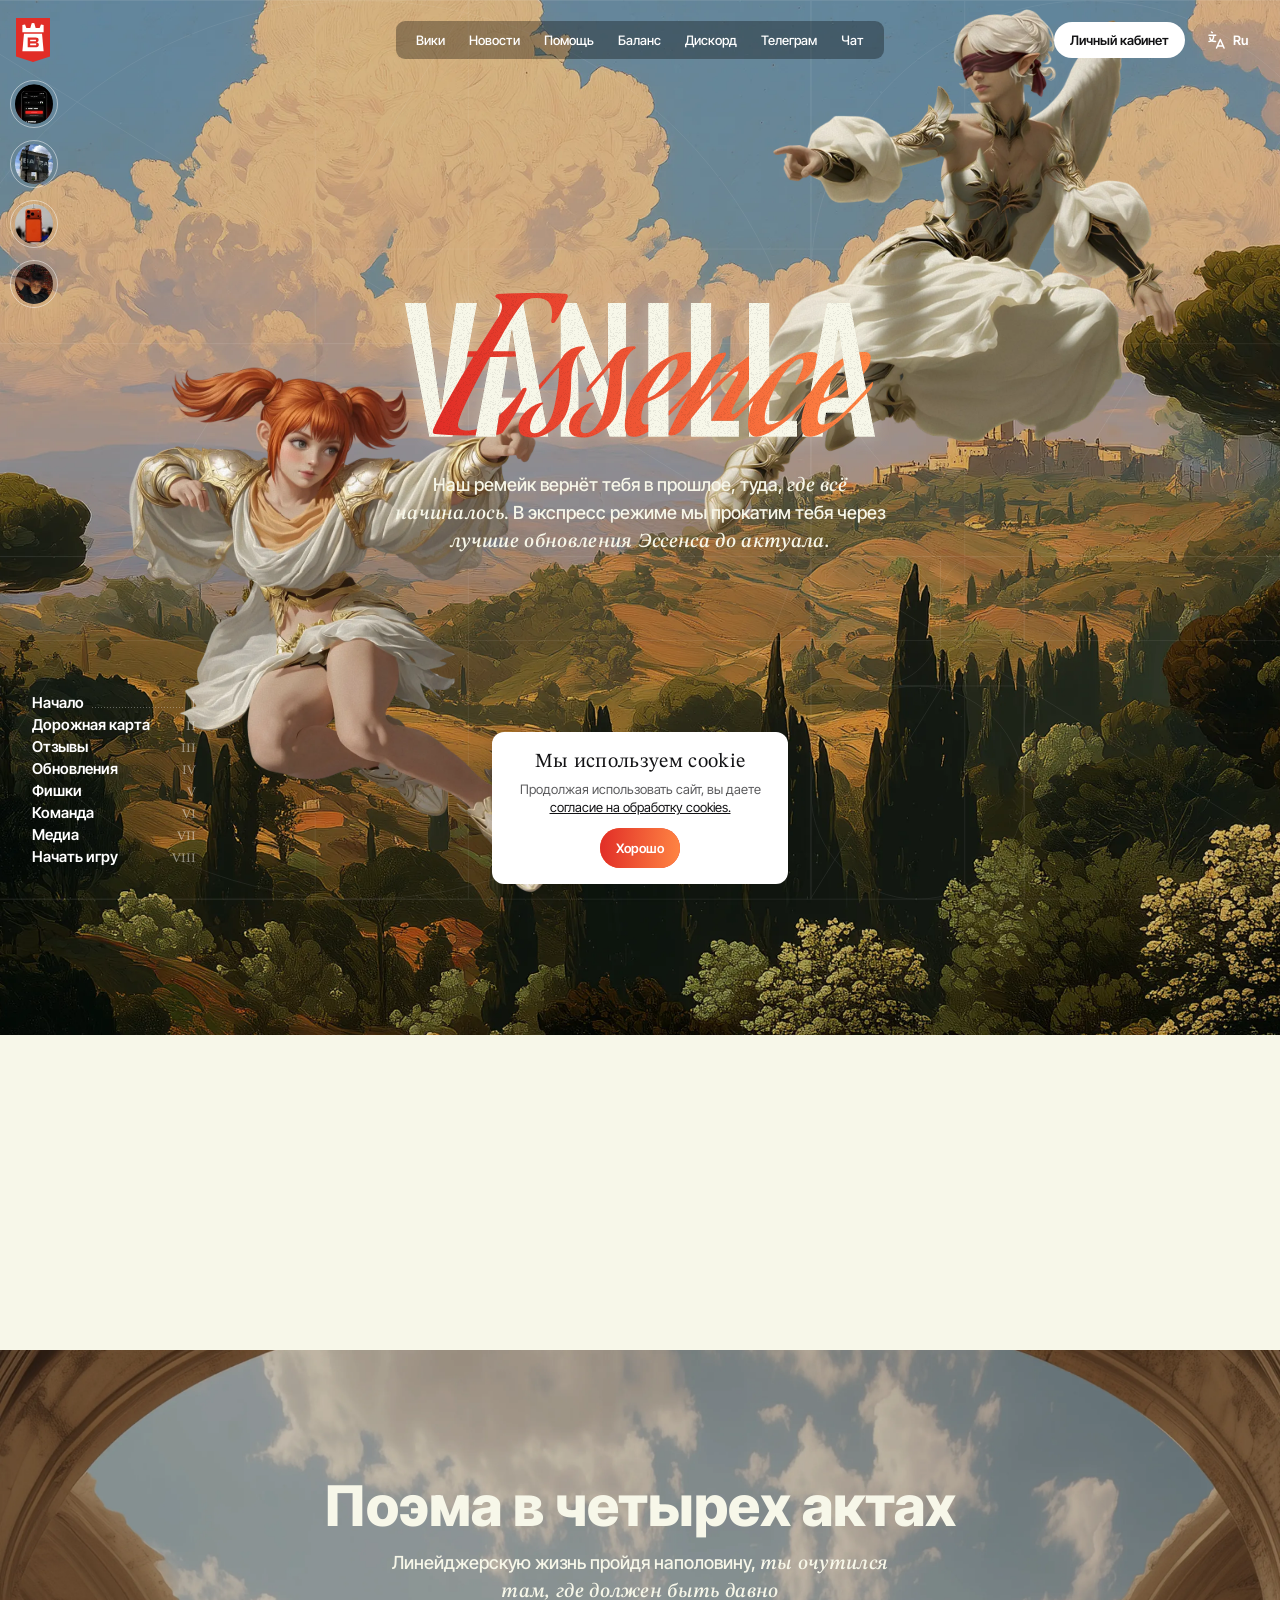
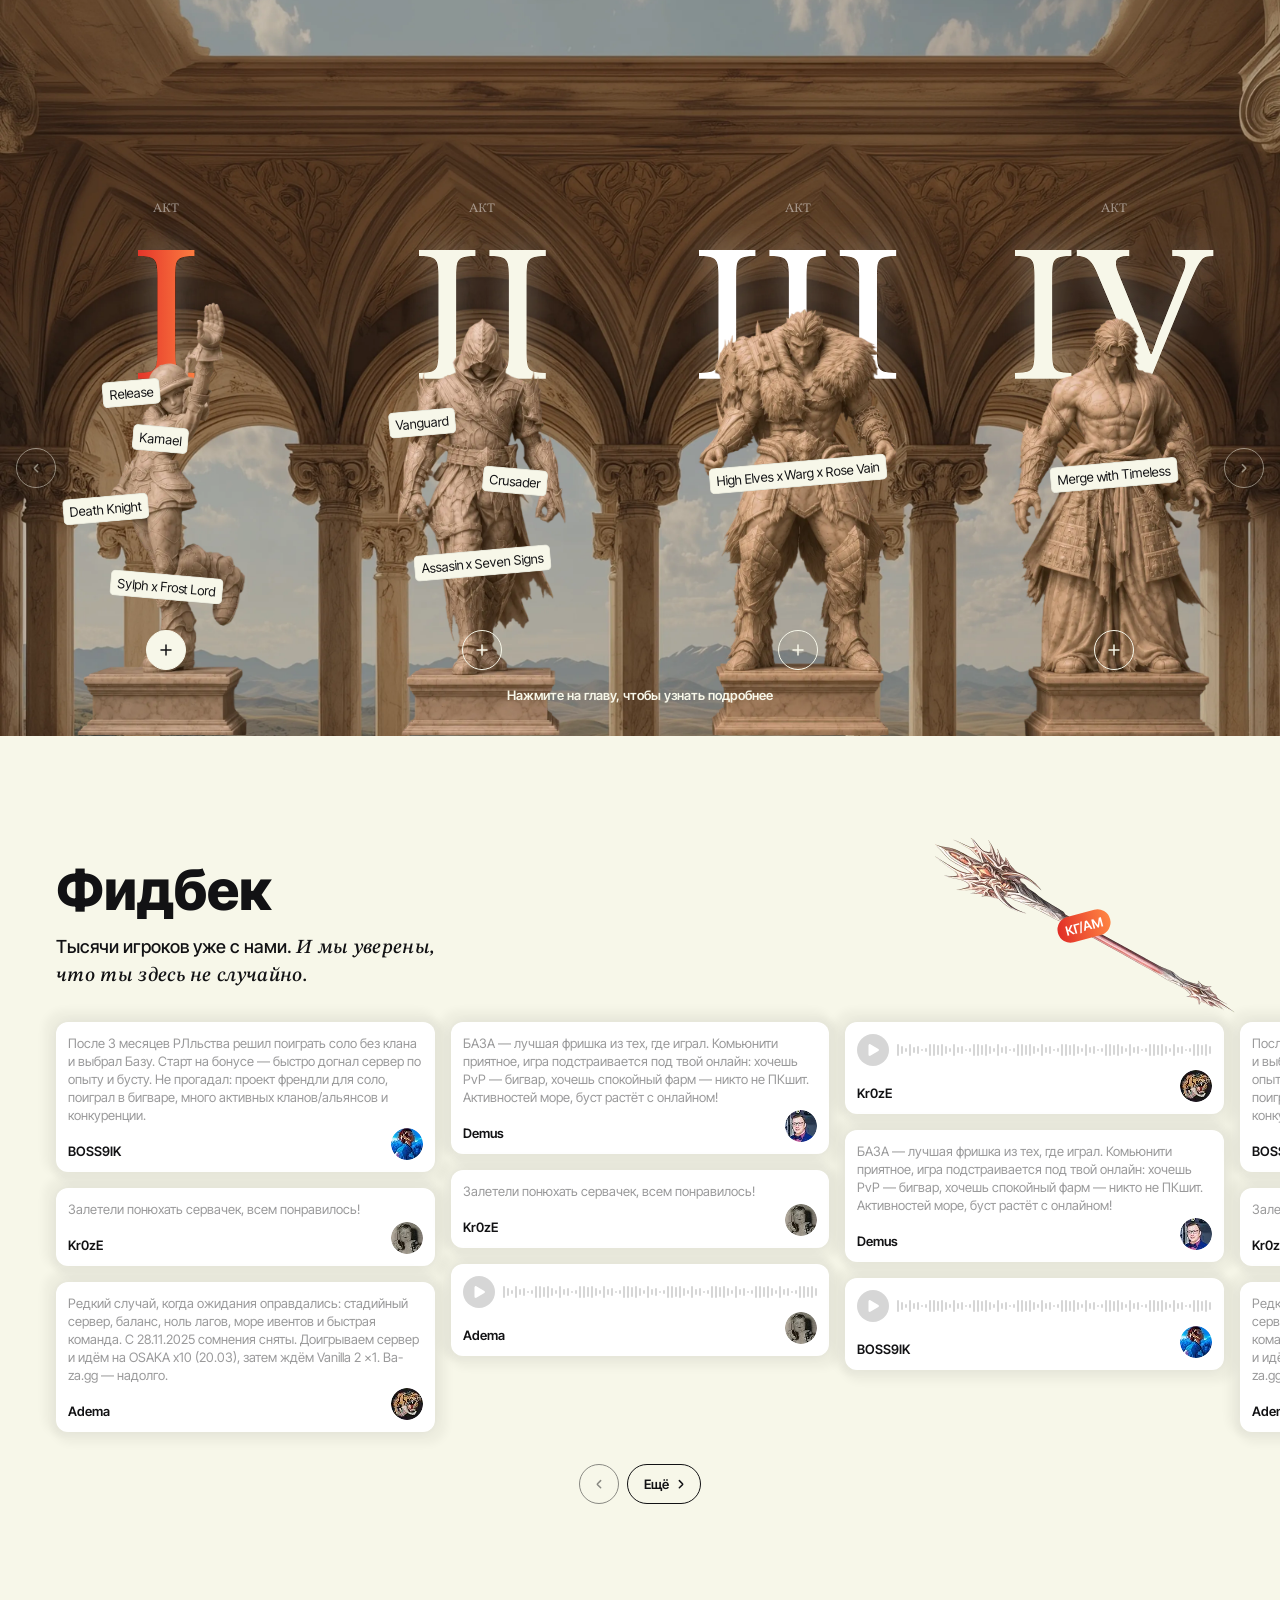
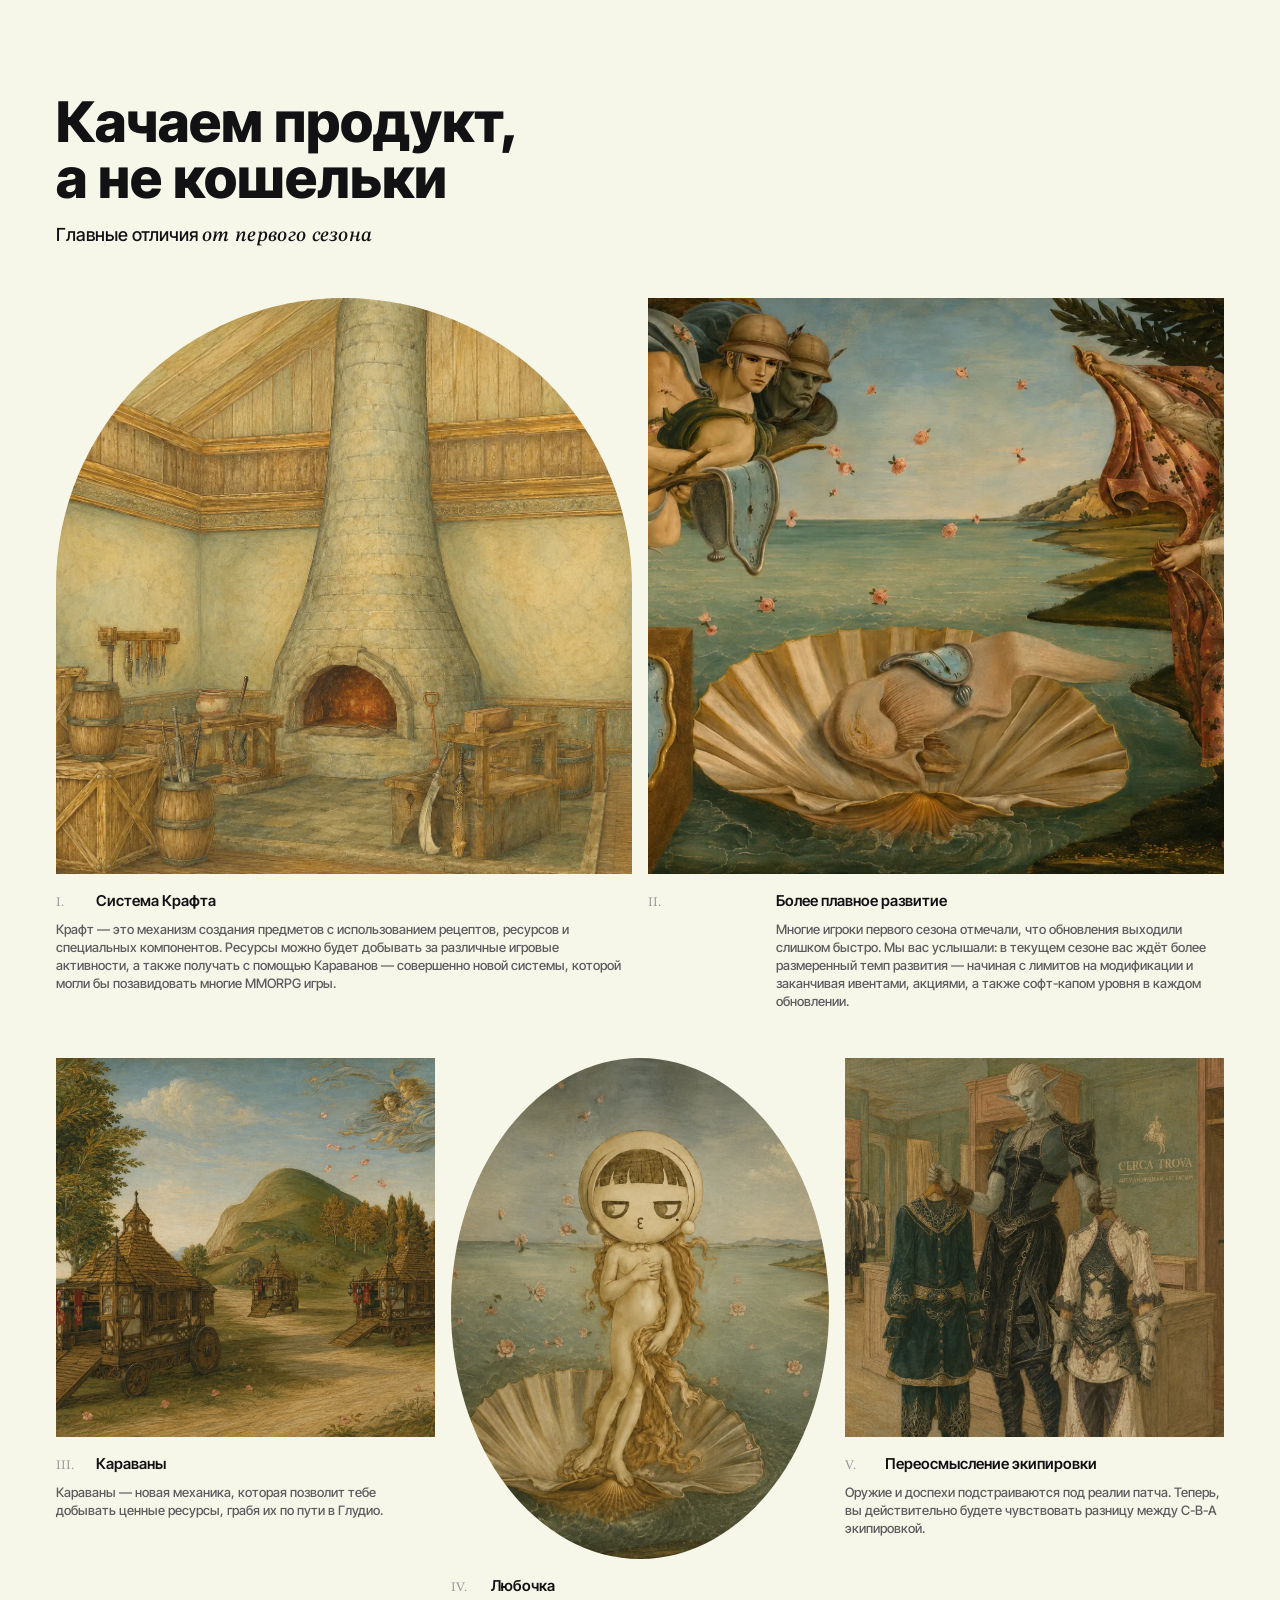
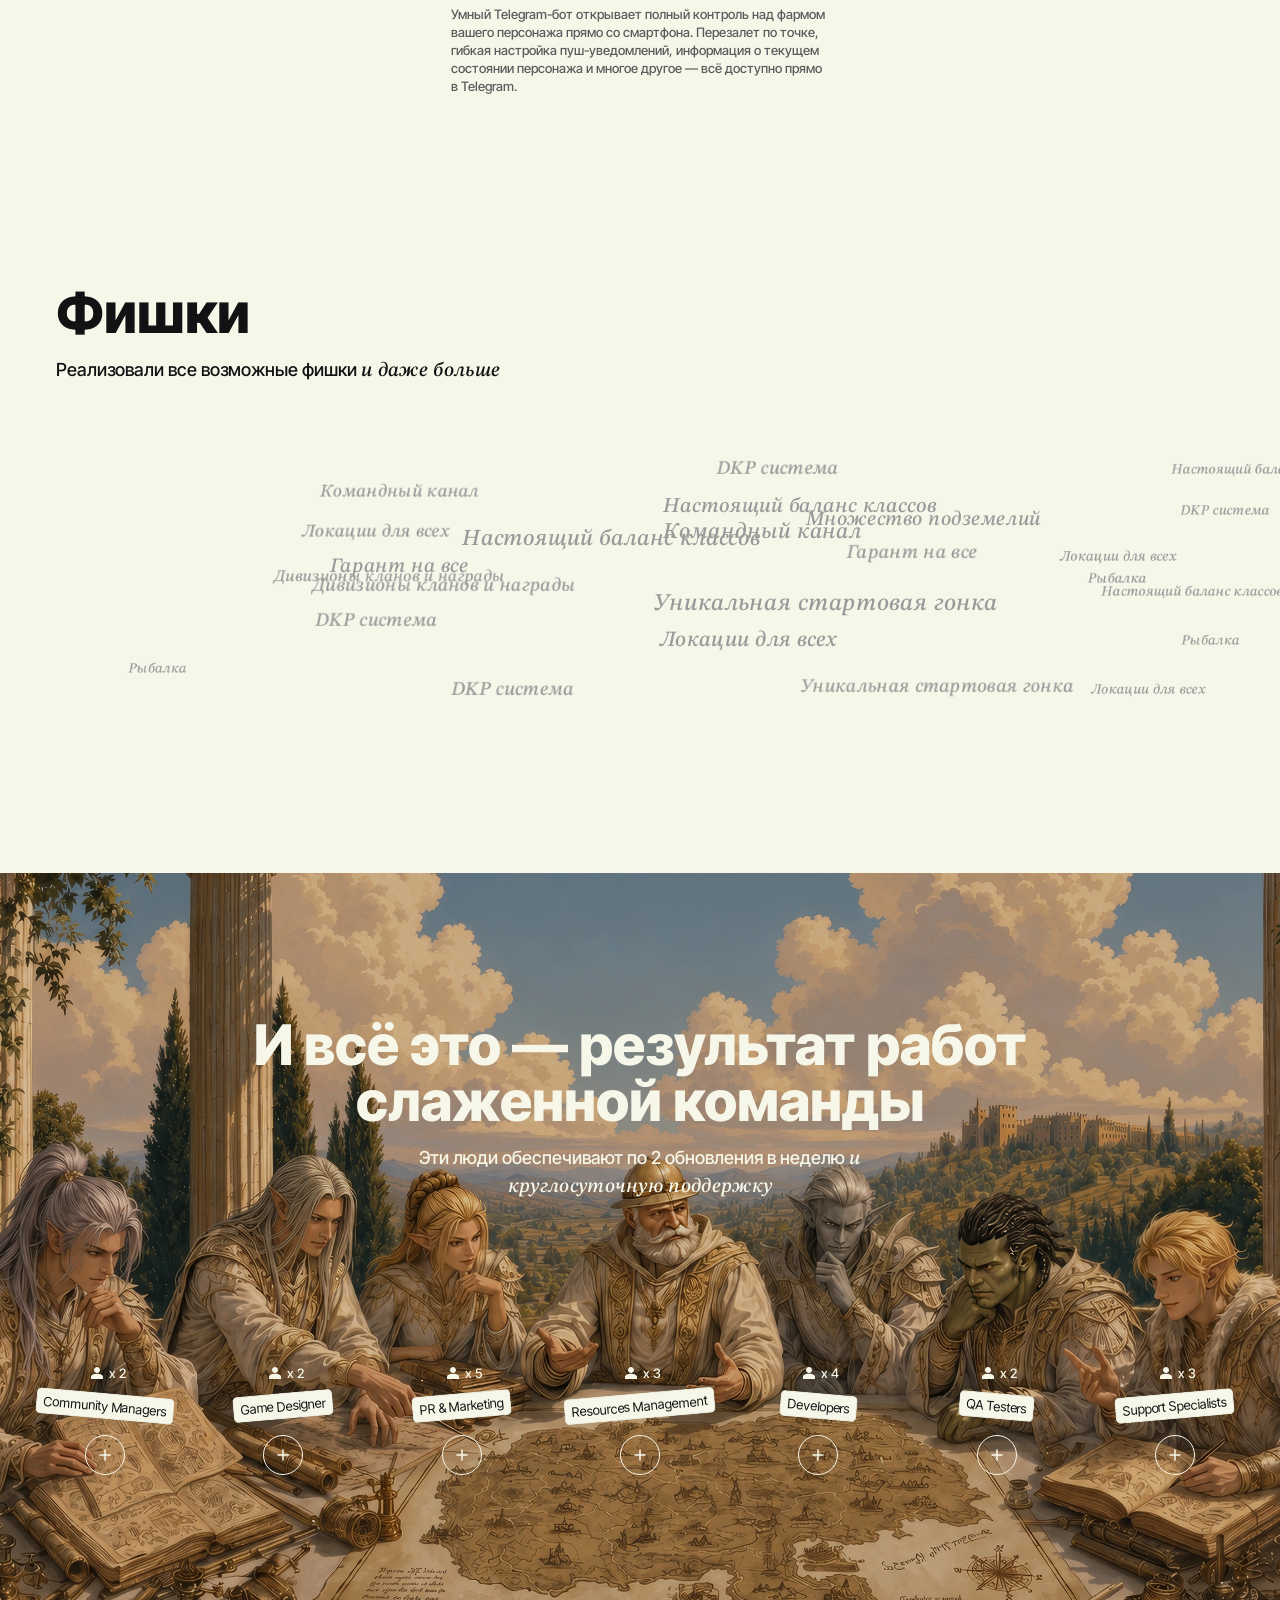
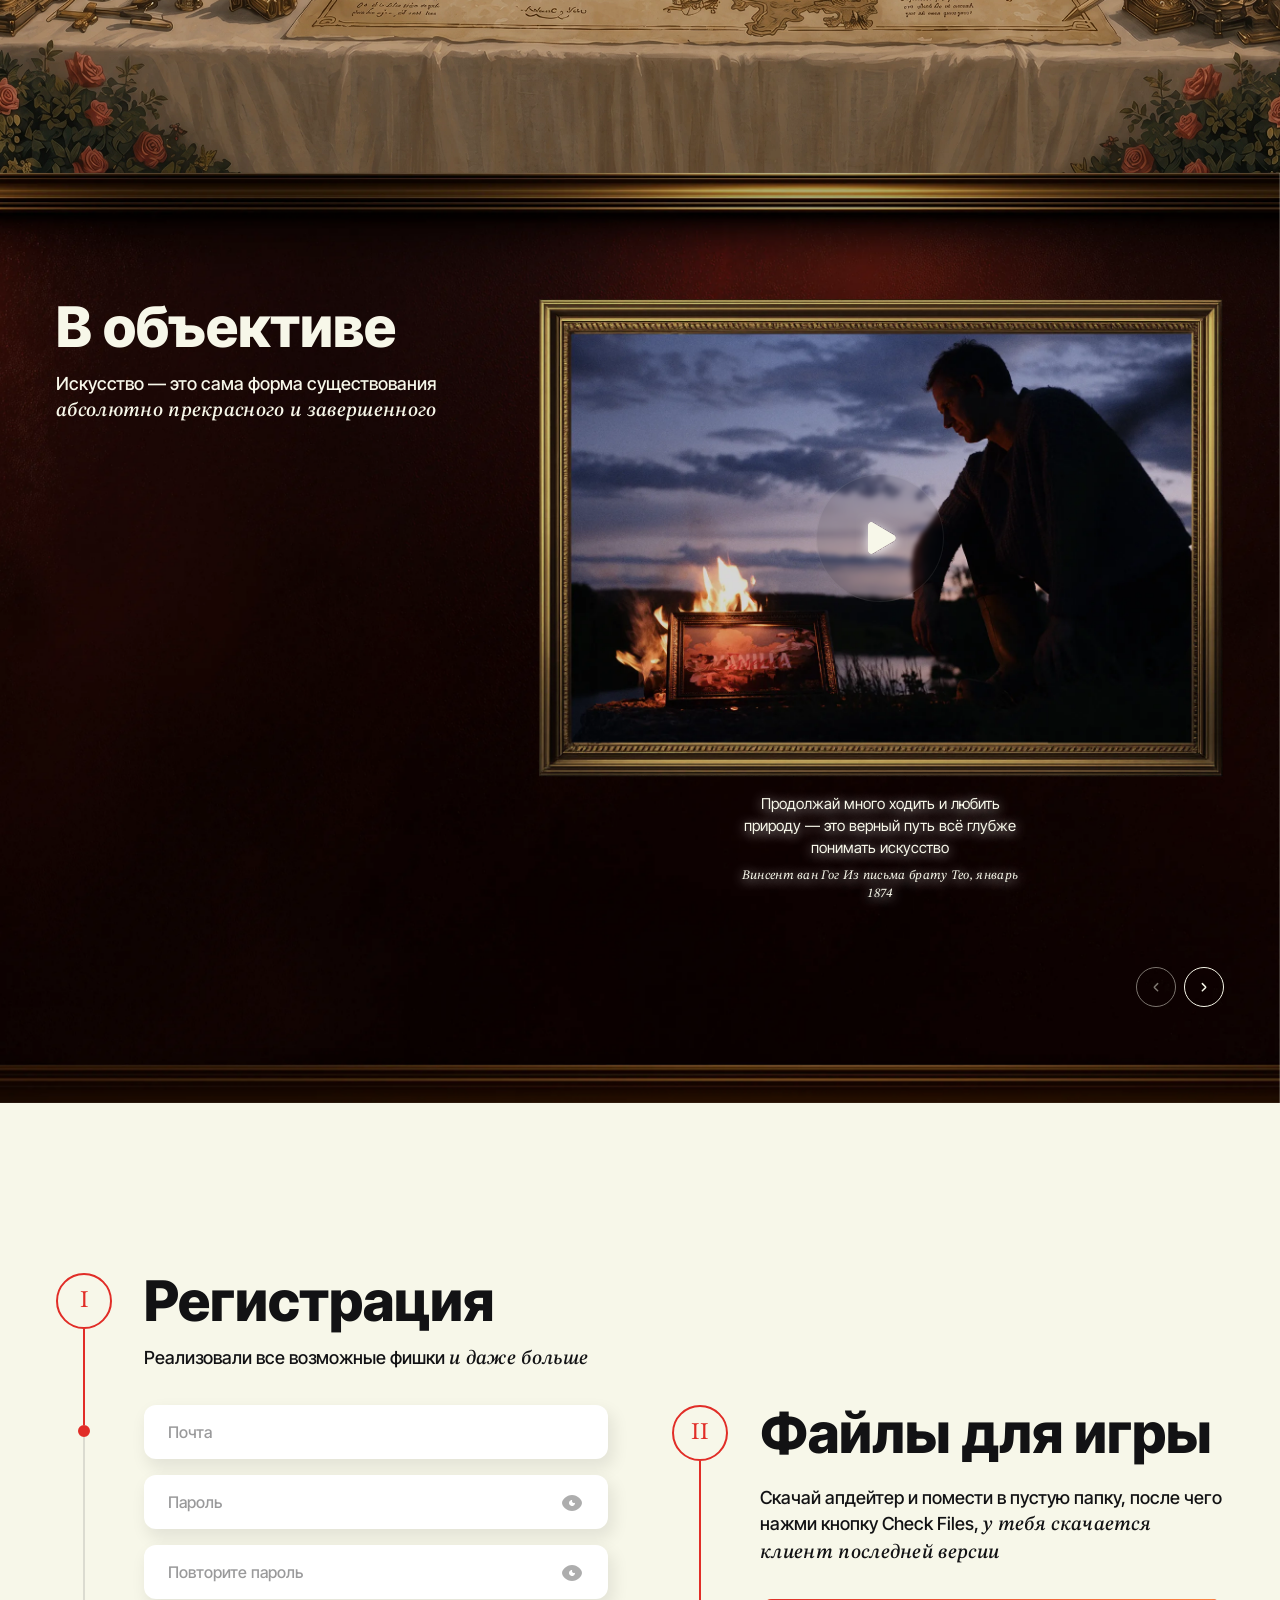
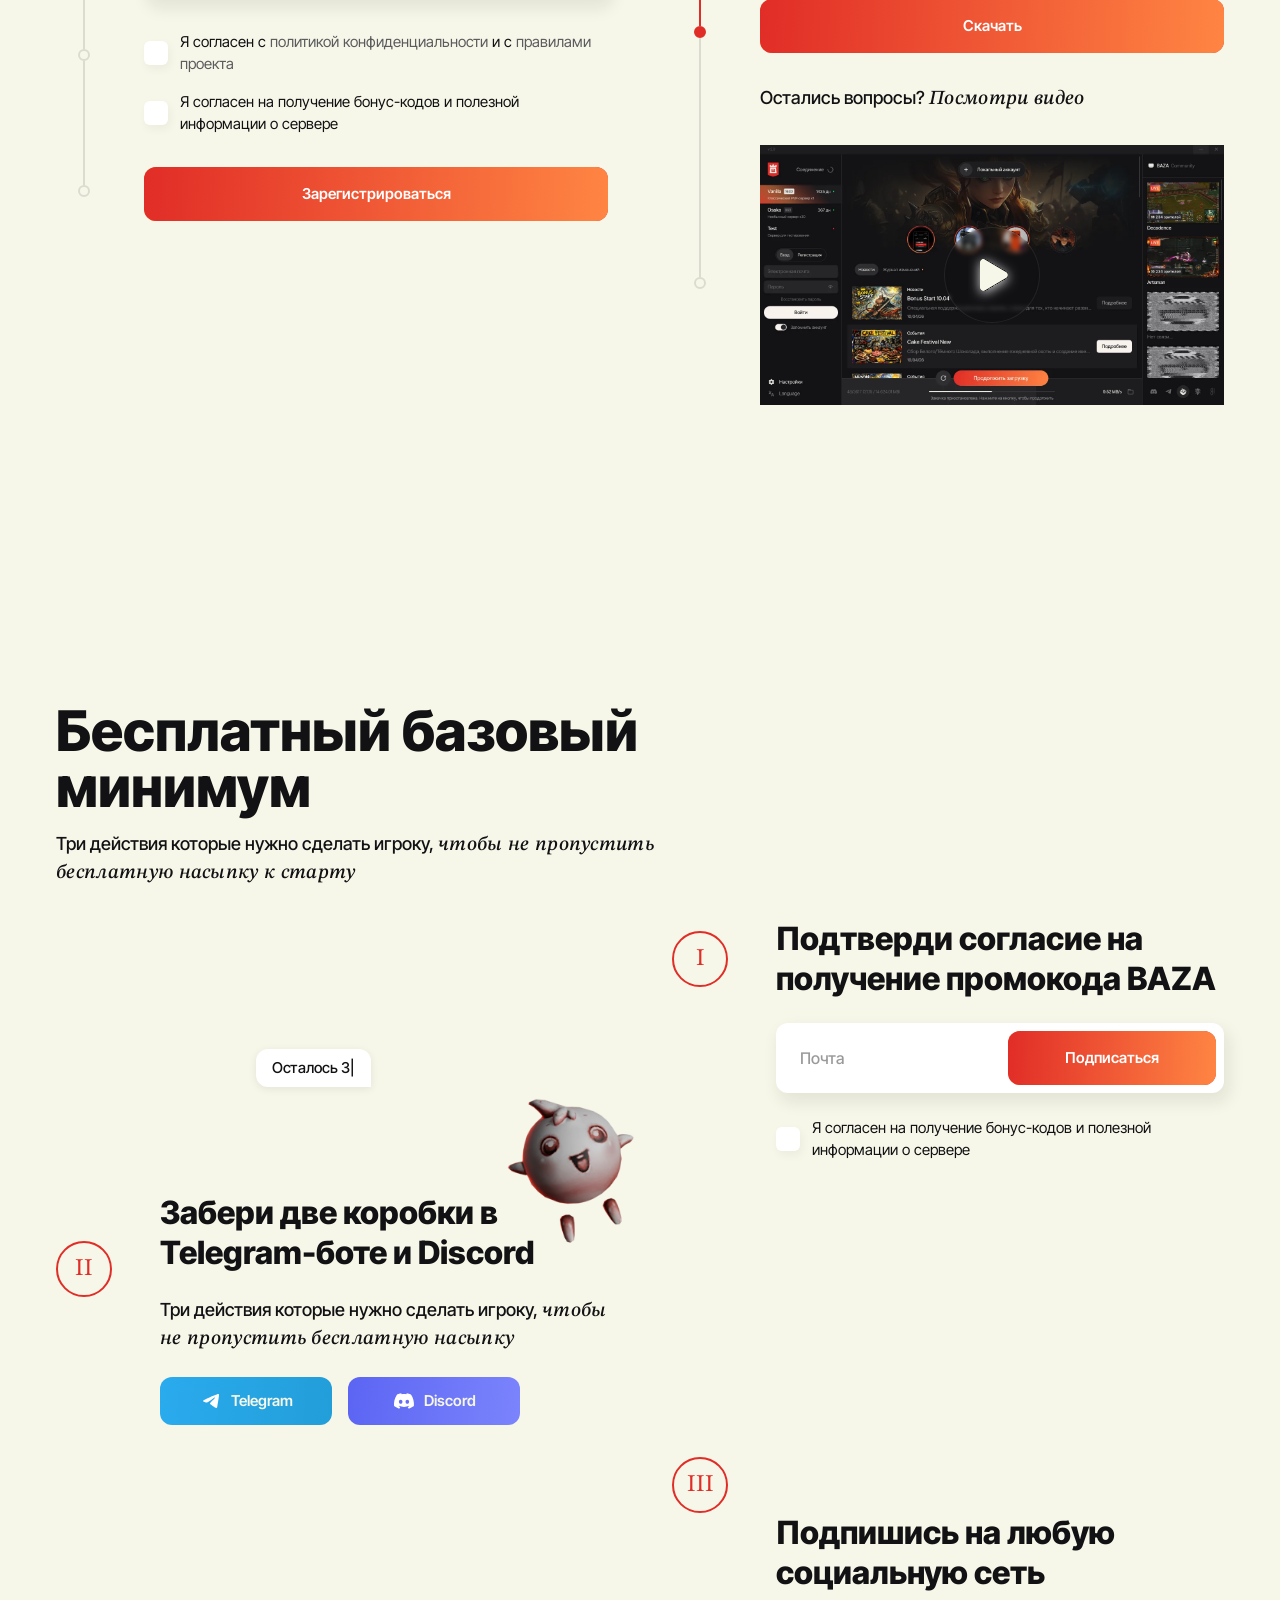
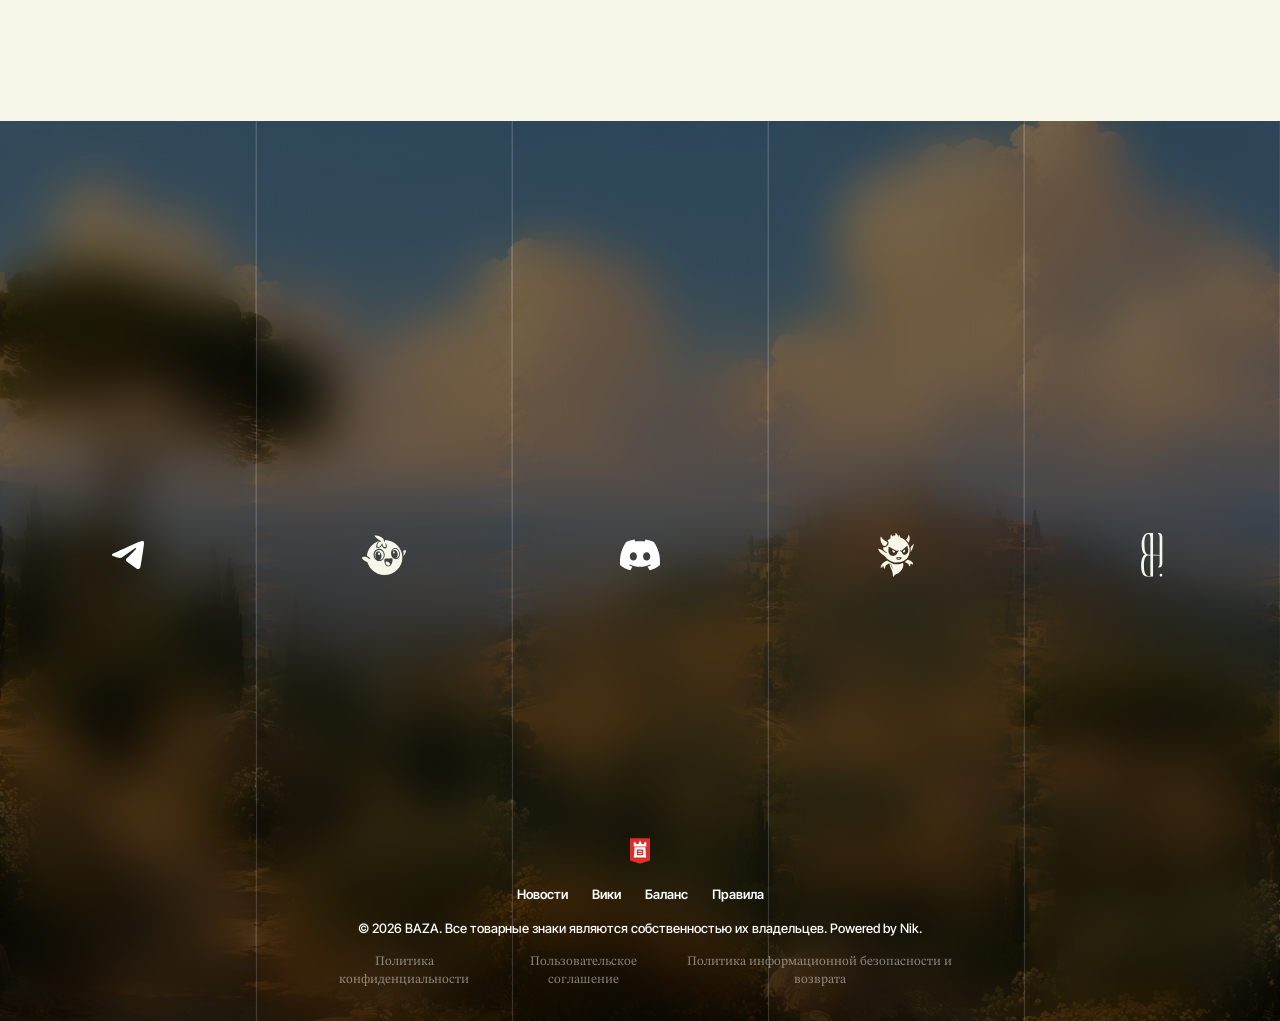
==== commit 47d68fd8: "remove logo stripe" ====
--- a/index.html
+++ b/index.html
@@ -3069,7 +3069,7 @@
       </li>
     </ul>
     <p class="body-s fw-500">© 2026 BAZA. Все товарные знаки являются собственностью их владельцев. Powered by Nik.</p>
-    <p class="footer-pay body-s">
+    <!-- <p class="footer-pay body-s">
       We accept
       <svg xmlns="http://www.w3.org/2000/svg" width="43" height="18" viewBox="0 0 43 18" fill="none">
         <g clip-path="url(#clip0_1810_4568)">
@@ -3087,7 +3087,7 @@
           </clipPath>
         </defs>
       </svg>
-    </p>
+    </p> -->
     <ul class="footer-bot__submenu create-s">
       <li class="footer-bot__subitem">
         <a href="#">Политика конфиденциальности</a>
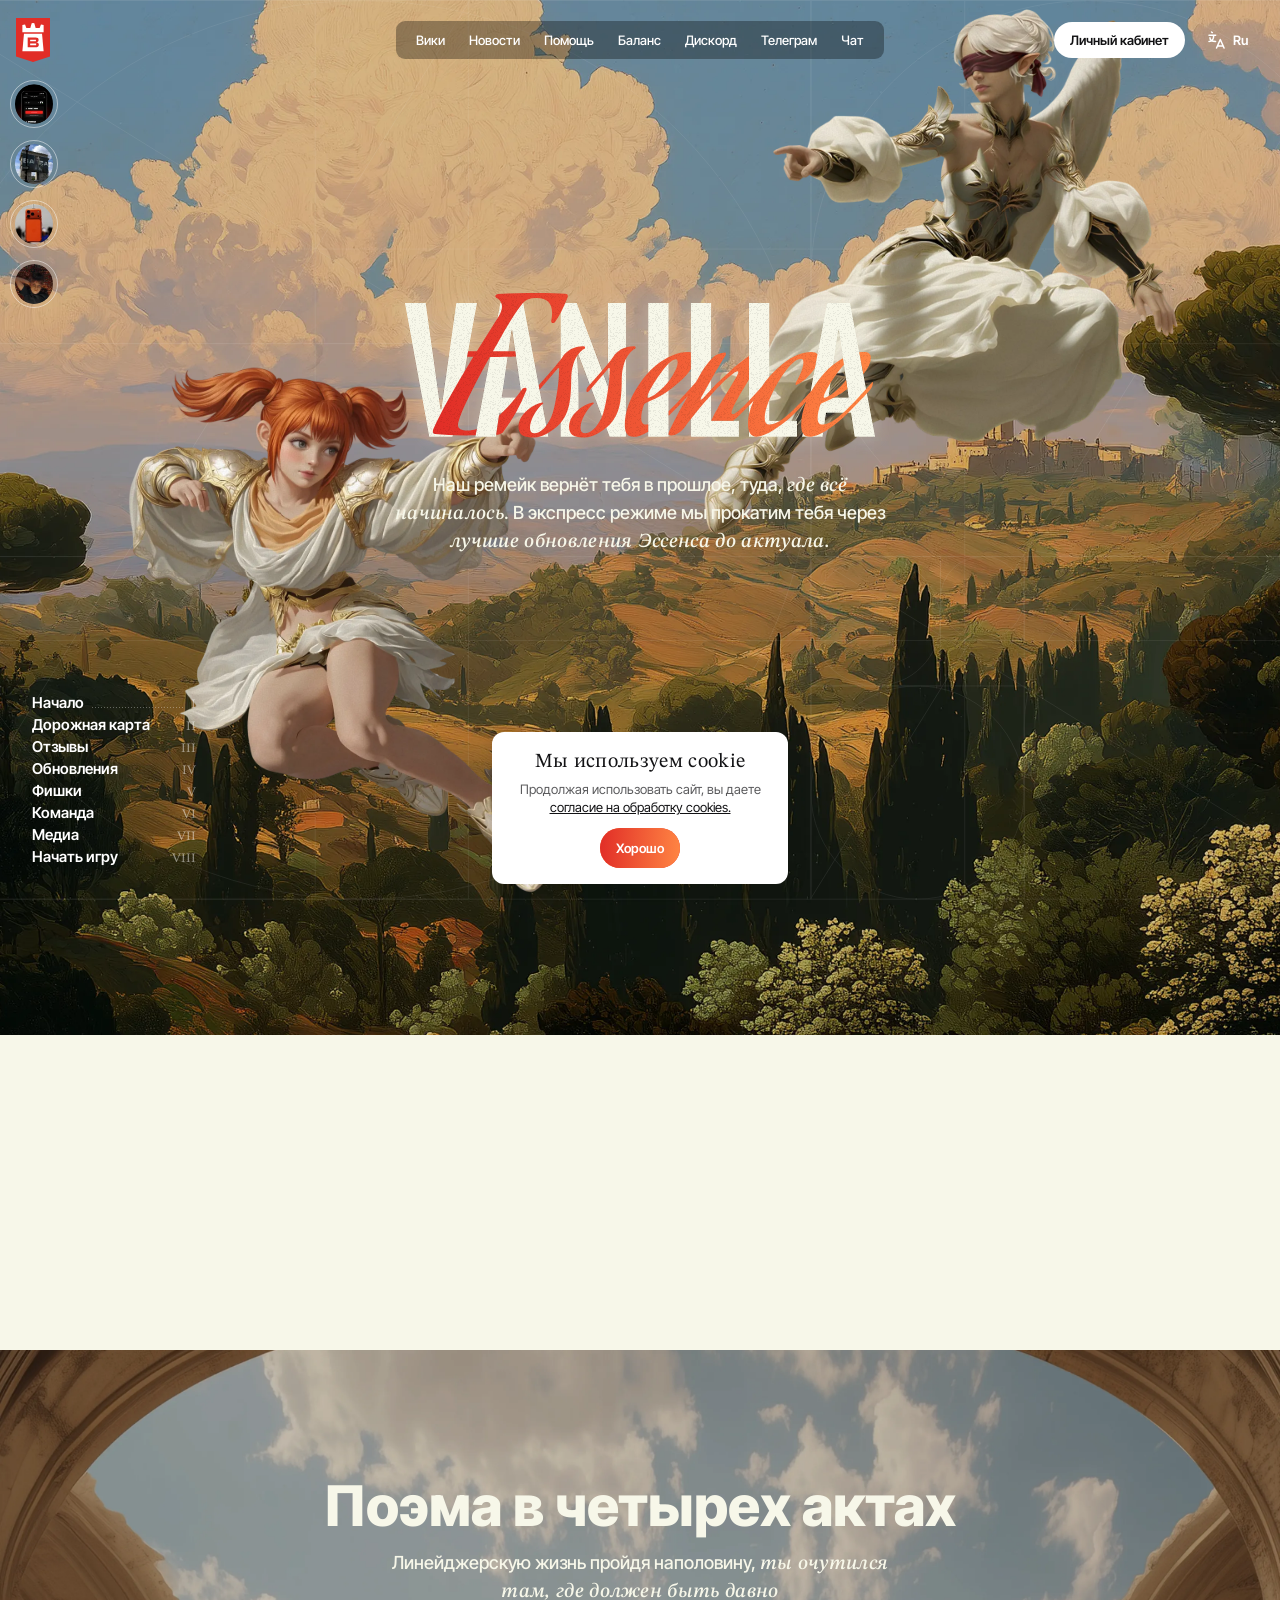
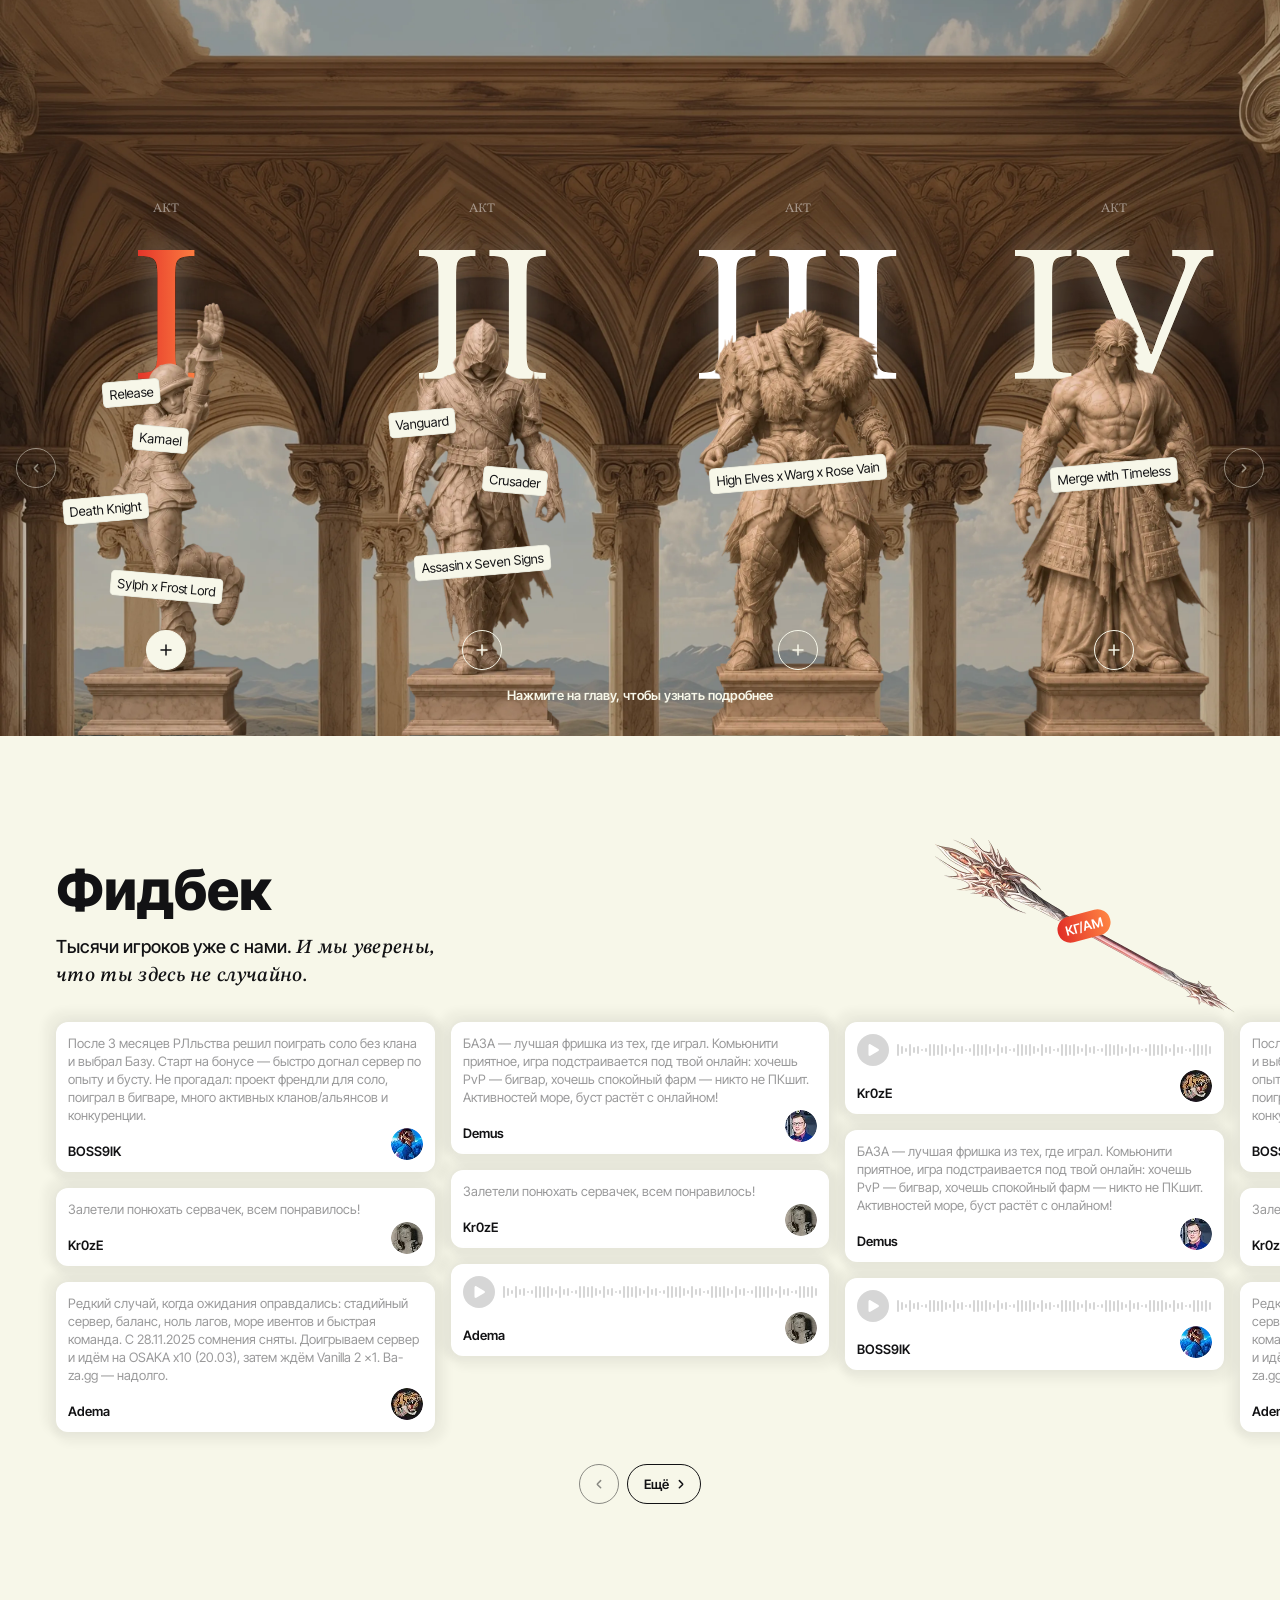
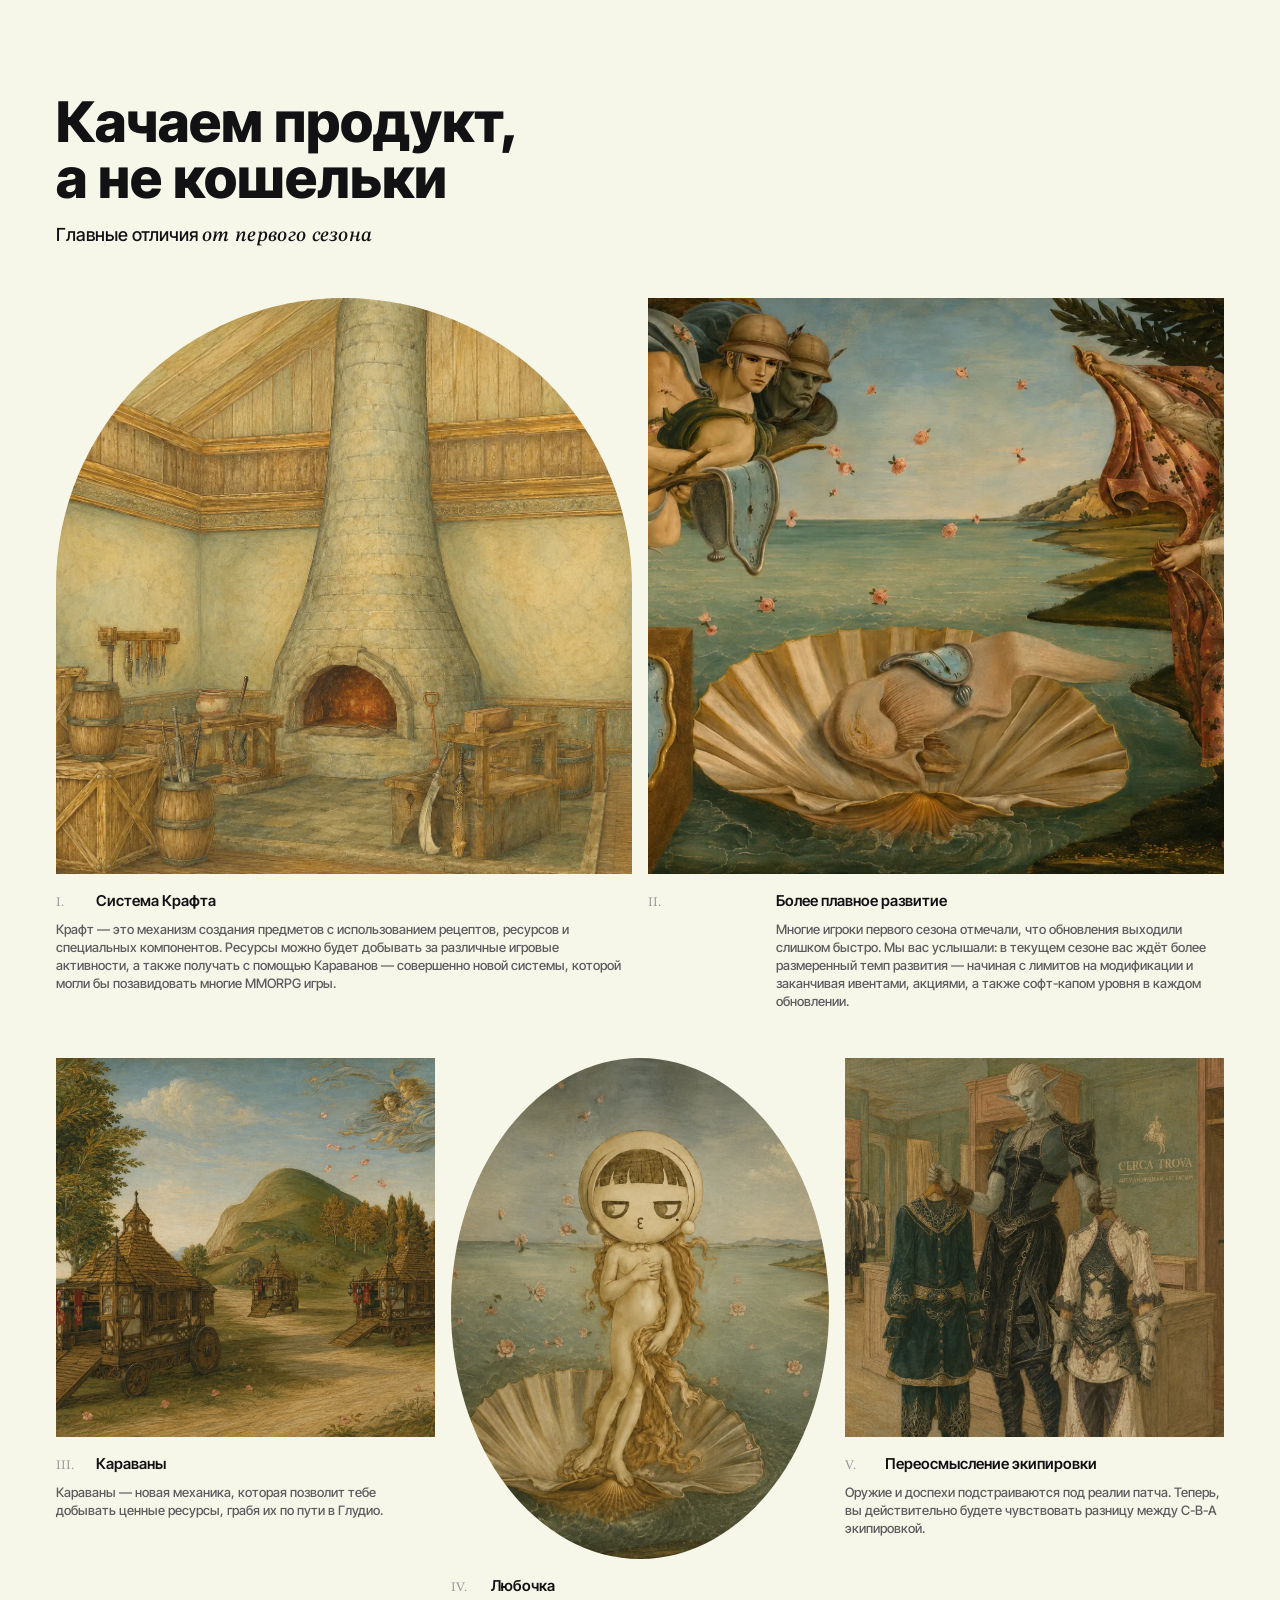
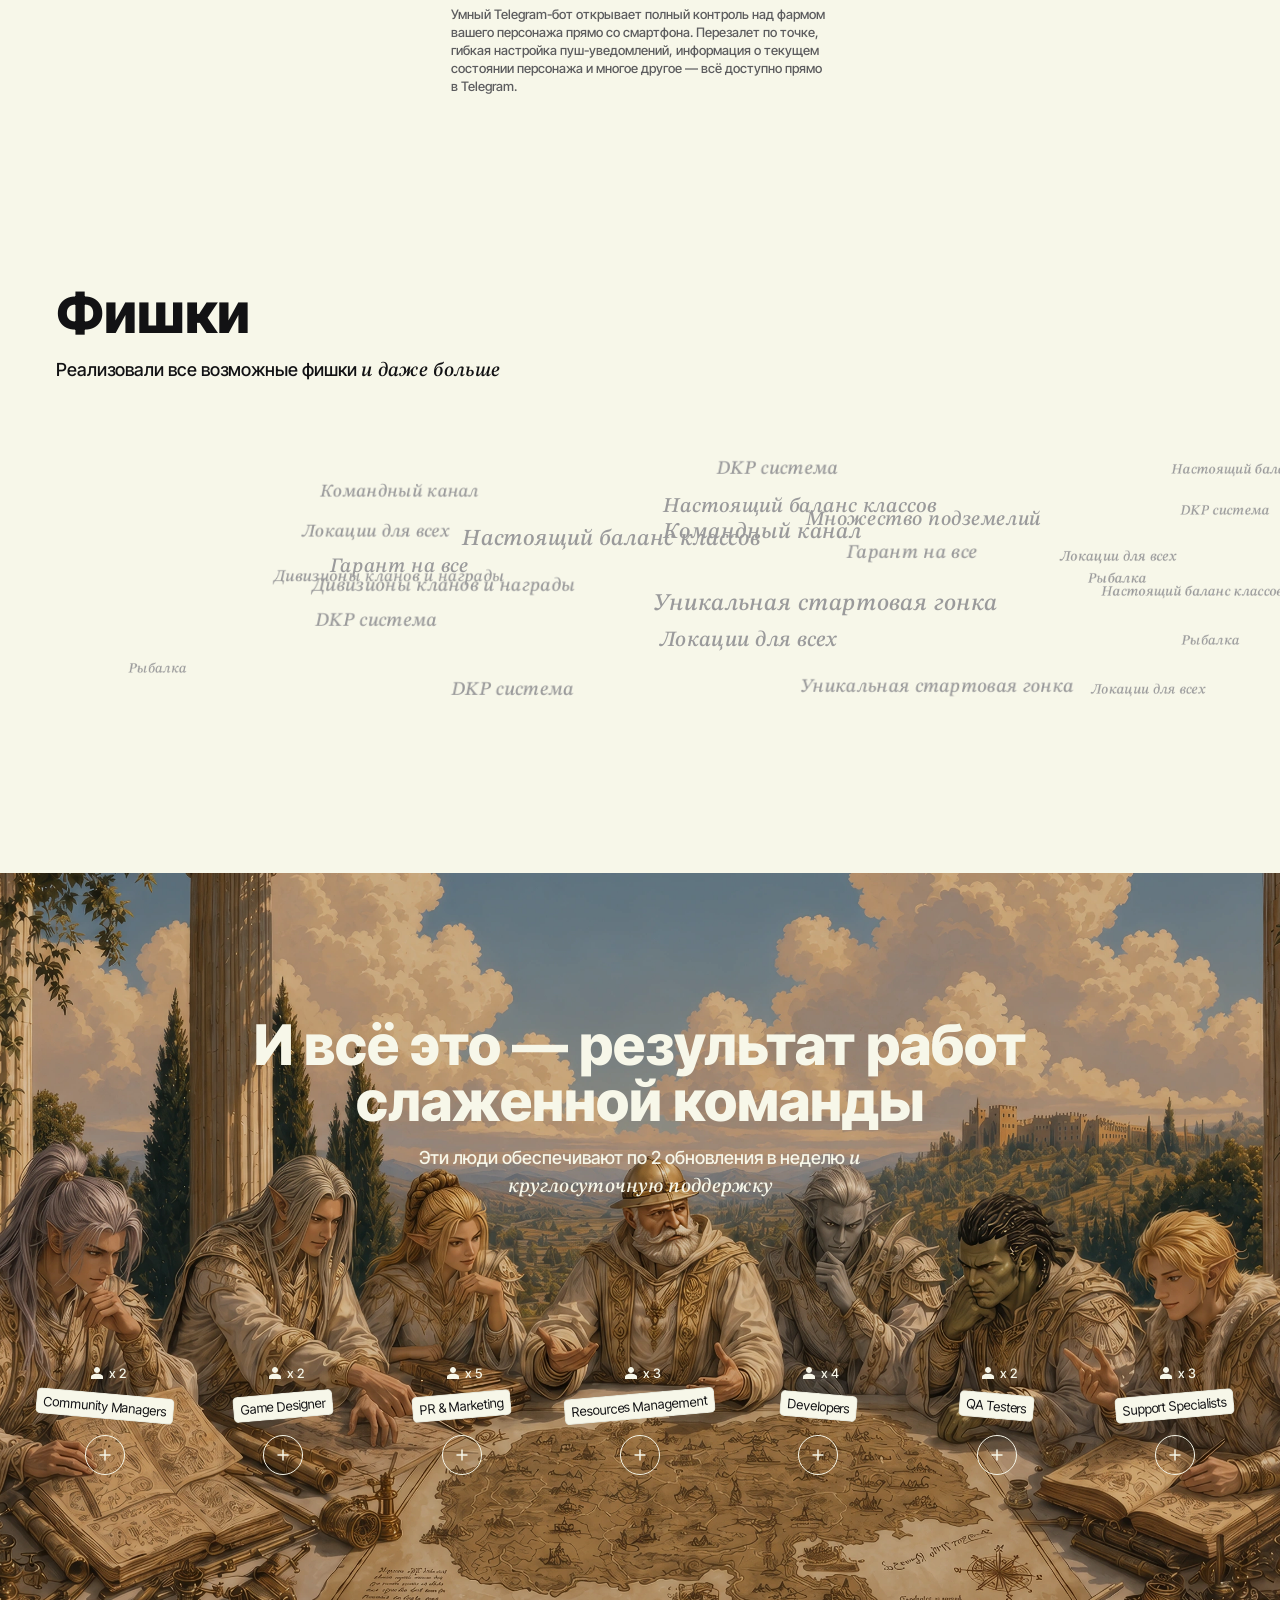
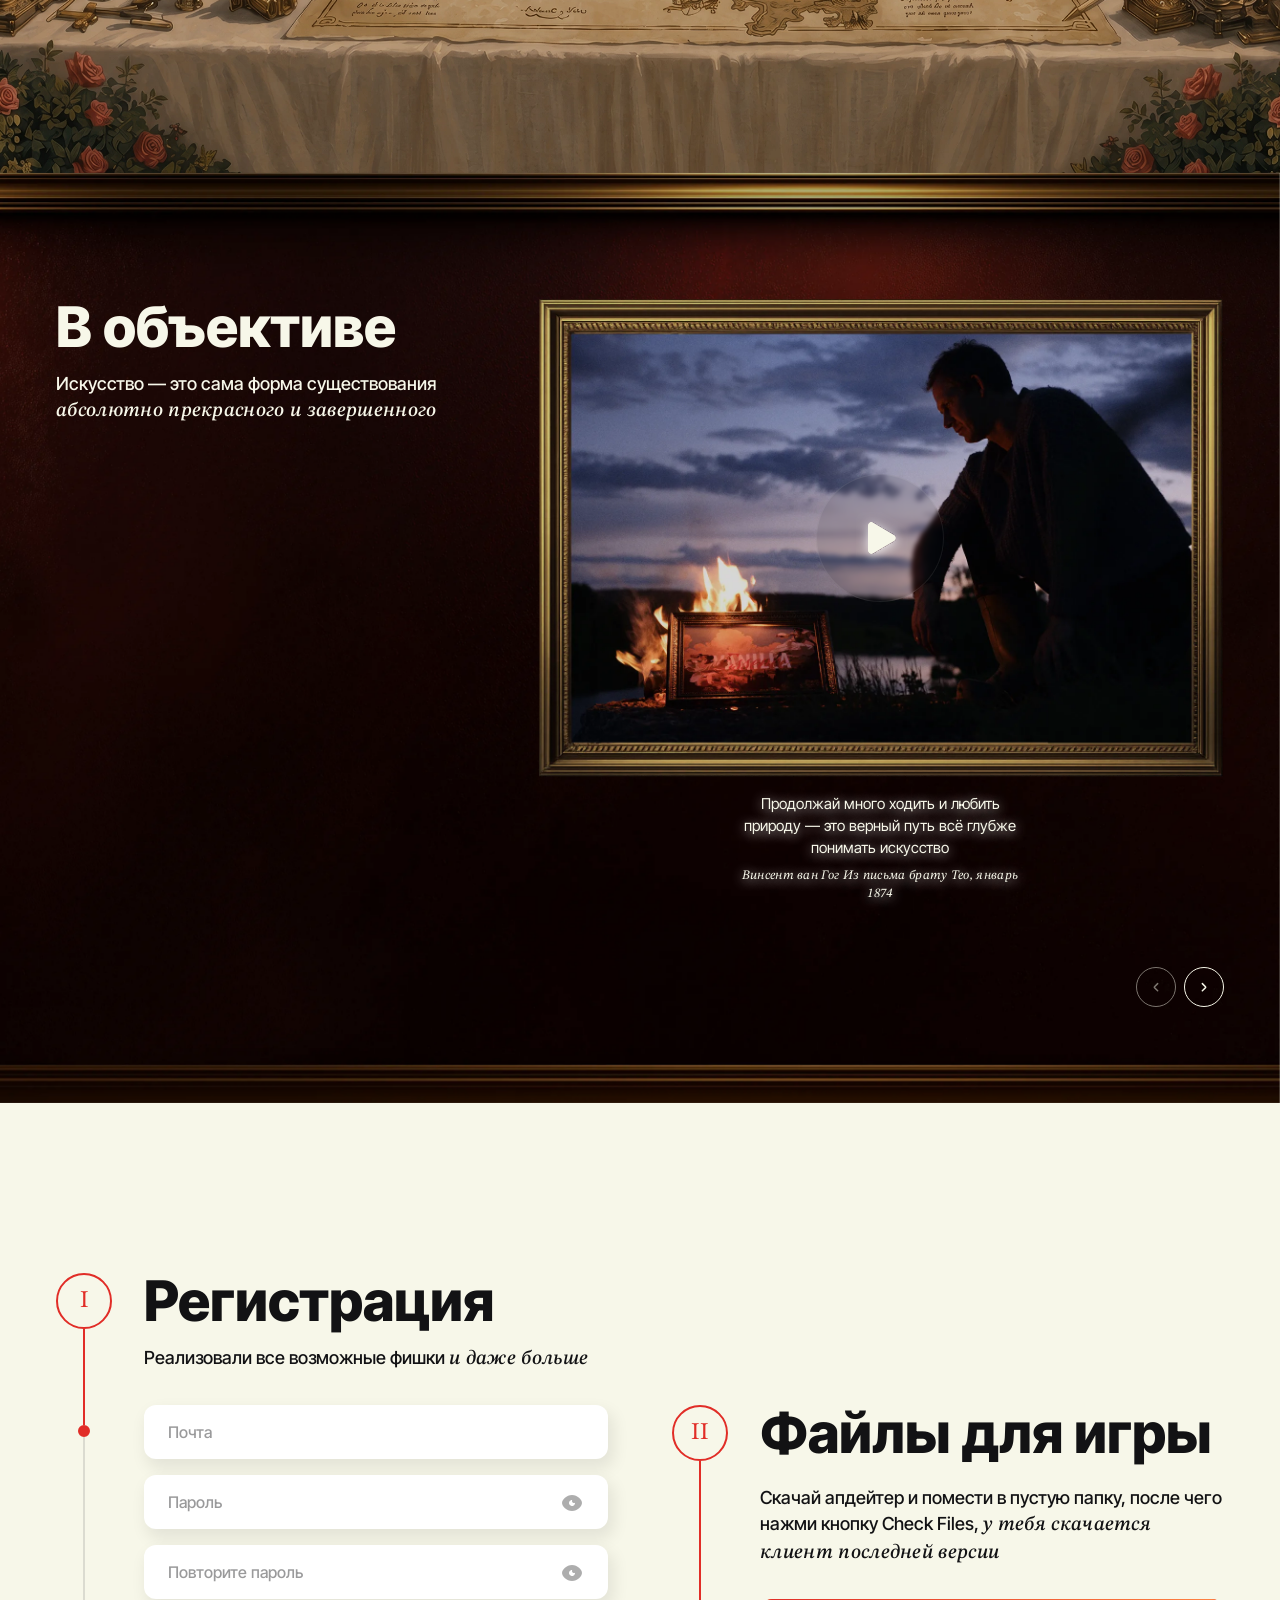
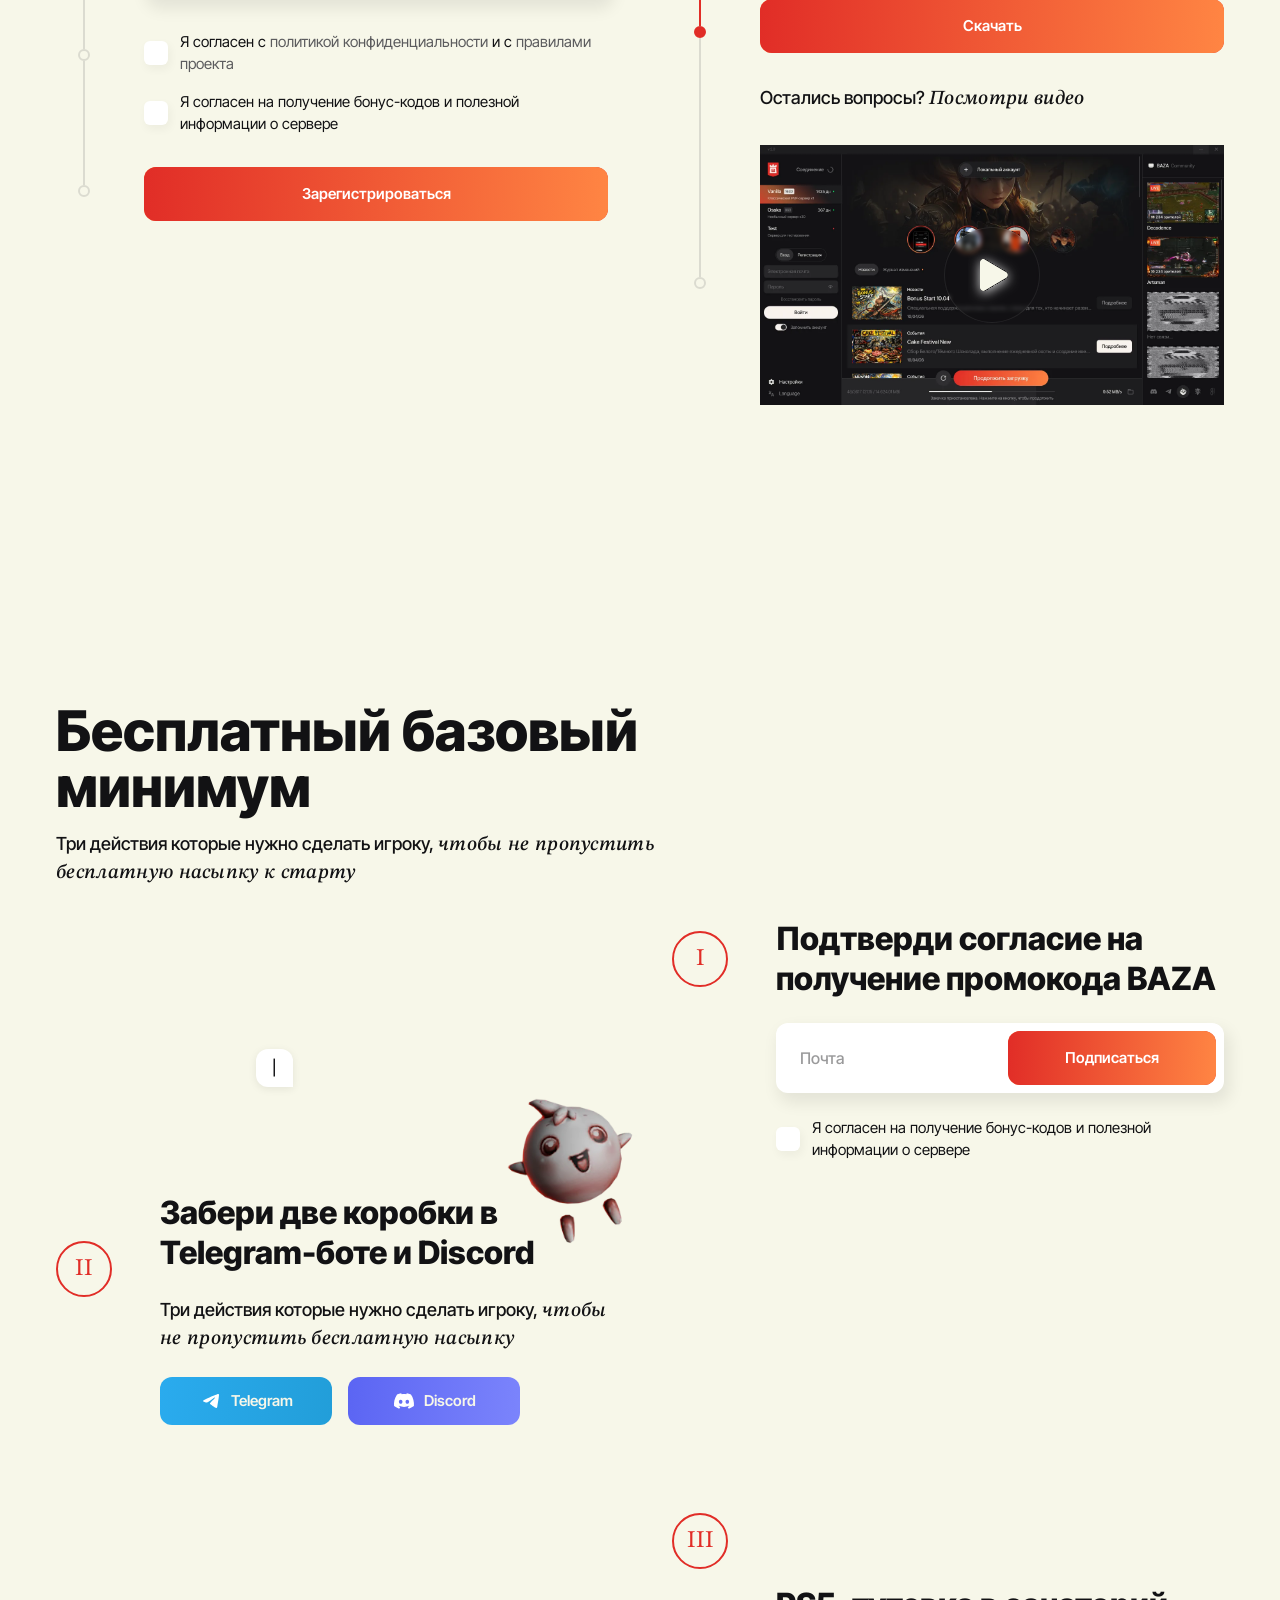
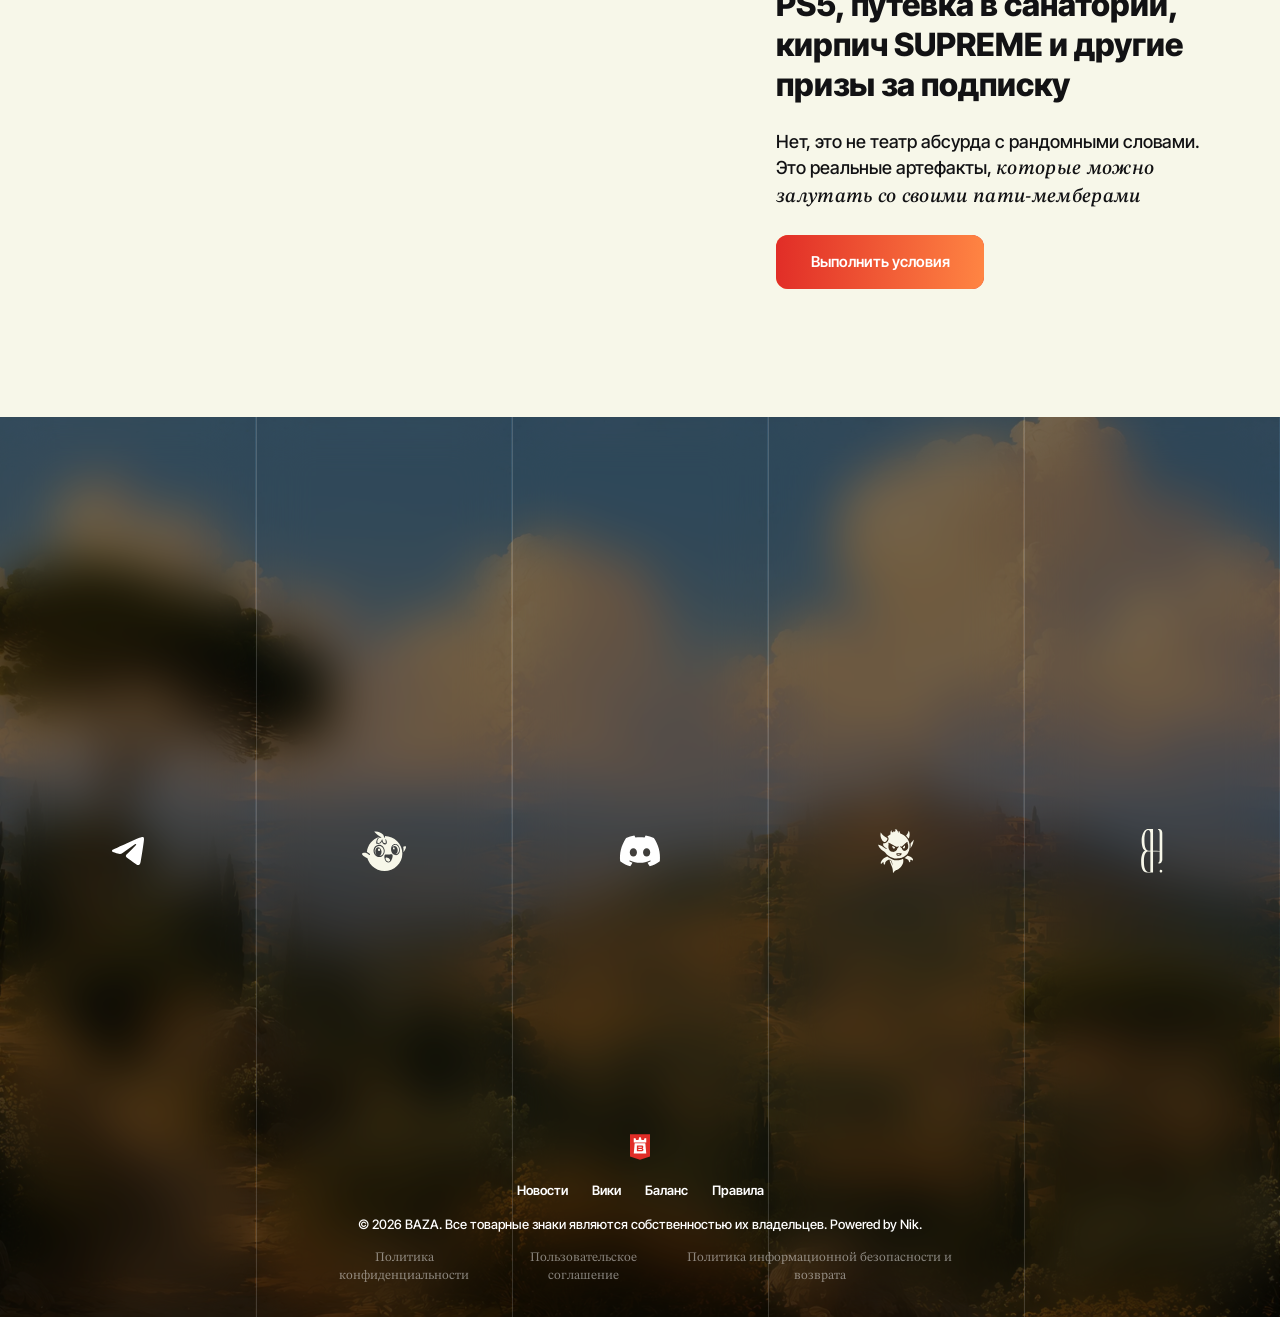
==== commit bfa056e9: "add prize block" ====
--- a/index.html
+++ b/index.html
@@ -2535,7 +2535,20 @@
               <div class="free-item">
                 <span class="free-item__number create-l">III</span>
                 <div class="free-item__inner">
-                  <p class="free-item__title h5">Подпишись на любую социальную сеть</p>
+                  <div class="free-item__images">
+                    <img src="assets/img/prize1.webp" alt="" class="free-item__image">
+                    <img src="assets/img/prize2.webp" alt="" class="free-item__image">
+                    <img src="assets/img/prize3.webp" alt="" class="free-item__image">
+                    <img src="assets/img/prize4.webp" alt="" class="free-item__image">
+                    <img src="assets/img/prize5.webp" alt="" class="free-item__image">
+                  </div>
+                  <p class="free-item__title h5">PS5, путевка в санаторий, кирпич SUPREME и другие призы за подписку</p>
+                  <p class="free-item__desc body-l fw-500">
+                    Нет, это не театр абсурда с рандомными словами. Это реальные артефакты, <span class="create-m">которые можно залутать со своими пати-мемберами</span>
+                  </p>
+                  <a href="#" class="btn btn_accent">
+                    <span>Выполнить условия</span>
+                  </a>
                 </div>
               </div>
               <svg xmlns="http://www.w3.org/2000/svg" width="1229" height="927" viewBox="0 0 1229 927" fill="none" class="free-line">
@@ -2547,435 +2560,6 @@
       </section>
     </div>
   </main>
-
-  
-  <!-- <script type="importmap">
-    {
-      "imports": {
-        "three": "https://unpkg.com/three@0.128.0/build/three.module.js",
-        "three/addons/": "https://unpkg.com/three@0.128.0/examples/jsm/"
-      }
-    }
-  </script>
-  <script type="module">
-    import * as THREE from 'three';
-    import { EffectComposer } from 'three/addons/postprocessing/EffectComposer.js';
-    import { RenderPass } from 'three/addons/postprocessing/RenderPass.js';
-    import { UnrealBloomPass } from 'three/addons/postprocessing/UnrealBloomPass.js';
-
-    // ========== ПАРАМЕТРЫ ==========
-    const PARTICLE_COUNT = 14000;
-    const RING_COUNT = 4;
-    const RING_PARTICLES = 1600;
-    const BG_COLOR = 0x121214;
-
-    let scene, camera, renderer, composer, clock, coreSphere, orbitRings, mainGroup, animationId, threeRunning = false,
-    isInitialized = false;
-
-    const pointMaterialShader = {
-      vertexShader: `
-          attribute float size;
-          attribute vec3 randomDir;
-          varying vec3 vColor;
-          uniform float time;
-          uniform float uExplode;
-          uniform float uScale;
-          uniform float uOpacity;
-          
-          void main() {
-              vColor = color;
-              float explodeStrength = uExplode * 42.0;
-              vec3 basePos = position;
-              float spiralPush = sin(time * 8.0) * 0.05 * uExplode;
-              vec3 twistedDir = randomDir + vec3(spiralPush, spiralPush * 0.7, spiralPush);
-              vec3 finalPos = basePos * (0.25 + uScale * 1.0) + twistedDir * explodeStrength;
-              
-              vec4 mvPosition = modelViewMatrix * vec4(finalPos, 1.0);
-              float pulse = 1.0 + sin(time * 3.2) * 0.1;
-              float finalSize = size * (280.0 / -mvPosition.z) * (pulse + uExplode * 0.5);
-              gl_PointSize = clamp(finalSize, 2.0, 14.0);
-              gl_Position = projectionMatrix * mvPosition;
-          }
-      `,
-      fragmentShader: `
-          varying vec3 vColor;
-          uniform float uExplode;
-          uniform float uTime;
-          uniform float uOpacity;
-          
-          void main() {
-              vec2 coord = gl_PointCoord;
-              float dist = length(coord - vec2(0.5));
-              if (dist > 0.5) discard;
-              
-              float glow = (1.0 - dist) * 1.6;
-              float flicker = 0.7 + sin(uTime * 12.0 + coord.y * 30.0) * 0.3;
-              
-              vec3 goldBase = vec3(0.96, 0.86, 0.65);
-              vec3 finalColor = mix(vColor, goldBase, uExplode * 0.88);
-              finalColor *= (1.0 + uExplode * 7.5);
-              finalColor *= flicker;
-              
-              float alpha = glow * 0.95 * uOpacity;
-              gl_FragColor = vec4(finalColor, alpha);
-          }
-      `
-    };
-
-    function createSpiralSphere() {
-      const geometry = new THREE.BufferGeometry();
-      const positions = new Float32Array(PARTICLE_COUNT * 3);
-      const colors = new Float32Array(PARTICLE_COUNT * 3);
-      const sizes = new Float32Array(PARTICLE_COUNT);
-      const randomDirs = new Float32Array(PARTICLE_COUNT * 3);
-      
-      for (let i = 0; i < PARTICLE_COUNT; i++) {
-          const theta = Math.random() * Math.PI * 2;
-          const phi = Math.acos(2 * Math.random() - 1);
-          const radius = 1.65;
-          positions[i*3] = radius * Math.sin(phi) * Math.cos(theta);
-          positions[i*3+1] = radius * Math.sin(phi) * Math.sin(theta) * 0.95;
-          positions[i*3+2] = radius * Math.cos(phi);
-          
-          const warm = 0.85 + Math.random() * 0.2;
-          colors[i*3] = warm * 0.95 + 0.05;
-          colors[i*3+1] = warm * 0.85 + 0.1;
-          colors[i*3+2] = warm * 0.7 + 0.2;
-          
-          sizes[i] = Math.random() * 0.14 + 0.07;
-          
-          const dir = new THREE.Vector3(
-              (Math.random() - 0.5) * 2.2,
-              (Math.random() - 0.5) * 2.2,
-              (Math.random() - 0.5) * 2.2
-          ).normalize();
-          randomDirs[i*3] = dir.x;
-          randomDirs[i*3+1] = dir.y;
-          randomDirs[i*3+2] = dir.z;
-      }
-      
-      geometry.setAttribute('position', new THREE.BufferAttribute(positions, 3));
-      geometry.setAttribute('color', new THREE.BufferAttribute(colors, 3));
-      geometry.setAttribute('size', new THREE.BufferAttribute(sizes, 1));
-      geometry.setAttribute('randomDir', new THREE.BufferAttribute(randomDirs, 3));
-      
-      const material = new THREE.ShaderMaterial({
-          uniforms: {
-            time: { value: 0 },
-            uTime: { value: 0 },
-            uExplode: { value: 0 },
-            uGlow: { value: 0 },
-            uScale: { value: 1 },
-            uOpacity: { value: 1 }
-          },
-          vertexShader: pointMaterialShader.vertexShader,
-          fragmentShader: pointMaterialShader.fragmentShader,
-          vertexColors: true,
-          transparent: true,
-          depthWrite: false,
-          blending: THREE.AdditiveBlending
-      });
-      
-      coreSphere = new THREE.Points(geometry, material);
-      coreSphere.material.uniforms.uOpacity.value = 0;
-    }
-
-    function createOrbitRings() {
-      const group = new THREE.Group();
-      const radii = [2.4, 3.1, 3.9, 4.6];
-      for (let idx = 0; idx < RING_COUNT; idx++) {
-          const geometry = new THREE.BufferGeometry();
-          const positions = new Float32Array(RING_PARTICLES * 3);
-          const colors = new Float32Array(RING_PARTICLES * 3);
-          const sizes = new Float32Array(RING_PARTICLES);
-          const randomDirs = new Float32Array(RING_PARTICLES * 3);
-          const radius = radii[idx];
-          
-          for (let j = 0; j < RING_PARTICLES; j++) {
-              const angle = (j / RING_PARTICLES) * Math.PI * 2 + idx * 0.7;
-              const yOff = Math.sin(angle * 2) * 0.18;
-              positions[j*3] = Math.cos(angle) * radius;
-              positions[j*3+1] = yOff;
-              positions[j*3+2] = Math.sin(angle) * radius;
-              
-              const goldness = 0.75 + (idx * 0.05) + Math.random() * 0.2;
-              colors[j*3] = goldness;
-              colors[j*3+1] = goldness * 0.88;
-              colors[j*3+2] = goldness * 0.65;
-              
-              sizes[j] = Math.random() * 0.12 + 0.04;
-              
-              const dir = new THREE.Vector3(
-                  (Math.random() - 0.5) * 1.8,
-                  (Math.random() - 0.5) * 1.8,
-                  (Math.random() - 0.5) * 1.8
-              ).normalize();
-              randomDirs[j*3] = dir.x;
-              randomDirs[j*3+1] = dir.y;
-              randomDirs[j*3+2] = dir.z;
-          }
-          
-          geometry.setAttribute('position', new THREE.BufferAttribute(positions, 3));
-          geometry.setAttribute('color', new THREE.BufferAttribute(colors, 3));
-          geometry.setAttribute('size', new THREE.BufferAttribute(sizes, 1));
-          geometry.setAttribute('randomDir', new THREE.BufferAttribute(randomDirs, 3));
-          
-          const material = new THREE.ShaderMaterial({
-            uniforms: {
-              time: { value: 0 },
-              uTime: { value: 0 },
-              uExplode: { value: 0 },
-              uGlow: { value: 0 },
-              uScale: { value: 1 },
-              uOpacity: { value: 1 }
-            },
-            vertexShader: pointMaterialShader.vertexShader,
-            fragmentShader: pointMaterialShader.fragmentShader,
-            vertexColors: true,
-            transparent: true,
-            depthWrite: false,
-            blending: THREE.AdditiveBlending
-          });
-          
-          const ring = new THREE.Points(geometry, material);
-          ring.rotation.x = Math.PI / 3.5;
-          ring.rotation.z = idx * 0.6;
-          group.add(ring);
-      }
-      orbitRings = group;
-    }
-
-    function initThree() {
-      
-      clock = new THREE.Clock();
-      scene = new THREE.Scene();
-      scene.background = new THREE.Color(BG_COLOR);
-      scene.fog = new THREE.FogExp2(BG_COLOR, 0.012);
-      
-      camera = new THREE.PerspectiveCamera(48, window.innerWidth / window.innerHeight, 0.1, 1000);
-      camera.position.set(0, 1.2, 11);
-      camera.lookAt(0, 0, 0);
-      
-      renderer = new THREE.WebGLRenderer({ antialias: true, alpha: false, powerPreference: "high-performance" });
-      renderer.setSize(window.innerWidth, window.innerHeight);
-      renderer.setClearColor(BG_COLOR);
-      renderer.setPixelRatio(Math.min(window.devicePixelRatio, 1.8));
-      container.appendChild(renderer.domElement);
-      
-      const renderScene = new RenderPass(scene, camera);
-      const bloomPass = new UnrealBloomPass(new THREE.Vector2(window.innerWidth, window.innerHeight), 1.1, 0.45, 0.3);
-      bloomPass.threshold = 0.08;
-      bloomPass.strength = 0.65;
-      bloomPass.radius = 0.5;
-      composer = new EffectComposer(renderer);
-      composer.addPass(renderScene);
-      composer.addPass(bloomPass);
-      
-      createSpiralSphere();
-      createOrbitRings();
-      
-      mainGroup = new THREE.Group();
-      mainGroup.add(coreSphere);
-      mainGroup.add(orbitRings);
-      scene.add(mainGroup);
-      
-      const starGeometry = new THREE.BufferGeometry();
-      const starCount = 1800;
-      const starPos = [];
-      for (let i = 0; i < starCount; i++) {
-          starPos.push((Math.random() - 0.5) * 400);
-          starPos.push((Math.random() - 0.5) * 200);
-          starPos.push((Math.random() - 0.5) * 80 - 40);
-      }
-      starGeometry.setAttribute('position', new THREE.BufferAttribute(new Float32Array(starPos), 3));
-      const starMat = new THREE.PointsMaterial({ color: 0xaa9966, size: 0.2, transparent: true, opacity: 0.5 });
-      const stars = new THREE.Points(starGeometry, starMat);
-      scene.add(stars);
-      
-      threeRunning = true;
-      isInitialized = true;
-
-      startAnimation();
-    }
-
-    function startAnimation() {
-      let timeAcc = 0;
-      function animate() {
-
-        animationId=requestAnimationFrame(animate);
-
-        const delta=Math.min(clock.getDelta(),0.033);
-
-        timeAcc+=delta;
-
-        coreSphere.material.uniforms.time.value = timeAcc;
-        coreSphere.material.uniforms.uTime.value = timeAcc;
-
-        orbitRings.children.forEach((ring) => {
-
-          ring.material.uniforms.time.value = timeAcc;
-          ring.material.uniforms.uTime.value = timeAcc;
-
-          ring.rotation.y += 0.0015;
-          ring.rotation.x += 0.0007;
-        });
-
-        composer.render();
-      }
-
-      animate();
-    }
-
-    function updateExplosion(progress){
-
-      if (!coreSphere) return;
-      if (!orbitRings) return;
-
-      progress =
-        THREE.MathUtils.clamp(progress, 0, 1);
-
-      const glow =
-        THREE.MathUtils.smoothstep(progress, 0, 0.25);
-
-      const ringSpread =
-        THREE.MathUtils.smoothstep(progress, 0.25, 0.5);
-
-      const explode =
-        THREE.MathUtils.smoothstep(progress, 0.5, 1);
-
-      // opacity (ВАЖНО: после explode)
-      const opacityValue =
-        Math.min(1, explode * 2 + 0.2);
-
-      coreSphere.material.uniforms.uOpacity.value =
-        opacityValue;
-
-      orbitRings.children.forEach((ring) => {
-
-        ring.material.uniforms.uOpacity.value =
-          opacityValue;
-
-      });
-
-      coreSphere.material.uniforms.uExplode.value =
-        explode;
-
-      const scale =
-        1.0 - explode * 0.8;
-
-      coreSphere.material.uniforms.uScale.value =
-        scale;
-
-      orbitRings.children.forEach((ring, index) => {
-
-        ring.material.uniforms.uExplode.value =
-          explode;
-
-        ring.material.uniforms.uScale.value =
-          1 + ringSpread * 2;
-
-        ring.position.x =
-          ringSpread *
-          (index + 1) *
-          1.5;
-
-      });
-
-      if (composer?.passes?.[1]) {
-        composer.passes[1].strength =
-          0.65 + glow * 2.5;
-      }
-    }
-
-    window.updateExplosion = updateExplosion;
-
-    const container = document.getElementById('canvas-container');
-
-    window.addEventListener('load', initThree);
-
-    function clamp(value, min, max) {
-      return Math.min(Math.max(value, min), max);
-    }
-
-    function handleExplosionScroll() {
-
-      const section =
-        document.querySelector('.explosion-section');
-
-      if (!section || !coreSphere) return;
-
-      const rect =
-        section.getBoundingClientRect();
-
-      const total =
-        section.offsetHeight - window.innerHeight;
-
-      const progress =
-        clamp(
-          -rect.top / total,
-          0,
-          1
-        );
-
-      const canvas =
-        document.getElementById(
-          'canvas-container'
-        );
-
-      let opacity = 1;
-
-      // fade in
-      if (progress < 0.1) {
-
-        opacity =
-          progress / 0.1;
-
-      }
-      // fade out
-      else if (progress > 0.85) {
-
-        opacity =
-          1 -
-          (
-            (progress - 0.85) /
-            0.15
-          );
-
-      }
-
-      canvas.style.opacity = opacity;
-
-      // основной взрыв только между 10% и 85%
-      const explosionProgress =
-        clamp(
-          (progress - 0.1) /
-          0.75,
-          0,
-          1
-        );
-
-      updateExplosion(
-        explosionProgress
-      );
-
-    }
-
-    window.addEventListener(
-      'scroll',
-      handleExplosionScroll
-    );
-
-    window.addEventListener(
-      'resize',
-      handleExplosionScroll
-    );
-
-    window.addEventListener(
-      'load',
-      handleExplosionScroll
-    );
-
-  </script> -->
 
   <footer class="footer">
   <div class="footer-main">
--- a/assets/css/main.min.css
+++ b/assets/css/main.min.css
@@ -1 +1 @@
-@import url(https://fonts.googleapis.com/css2?family=Inter+Tight:ital,wght@0,100..900;1,100..900&family=STIX+Two+Text:ital,wght@0,400..700;1,400..700&display=swap);*{margin:0;padding:0;-webkit-box-sizing:border-box;box-sizing:border-box}a{text-decoration:none;color:inherit}ul{list-style:none}img{max-width:100%;height:auto;pointer-events:none}a,ellipse,line,path,rect{-webkit-transition:all .3s ease;transition:all .3s ease}button,input,option,select,textarea{color:inherit;border:none;background:0 0;font:inherit;-webkit-transition:all .3s ease;transition:all .3s ease}button{cursor:pointer}input[type=search]::-webkit-search-cancel-button,input[type=search]::-webkit-search-decoration,input[type=search]::-webkit-search-results-button,input[type=search]::-webkit-search-results-decoration{-webkit-appearance:none}input::-webkit-inner-spin-button,input::-webkit-outer-spin-button{-webkit-appearance:none;margin:0}input[type=number]{-moz-appearance:textfield}input[type=date]::-webkit-calendar-picker-indicator{position:absolute;background:0 0;left:0;top:0;width:100%;height:100%;cursor:pointer}input[type=date]::-webkit-date-and-time-value{text-align:left}:root{--color-black:#121214;--color-secondary-black:#1d1d1f;--color-tertiary-black:#262629;--color-quarternary-black:#2e2e30;--color-separator:#343436;--color-hint:#5c5c5e;--color-secondary-hint:#666668;--color-tertiary-hint:#9A9A9B;--color-white:#F7F7E9;--color-secondary-white:#fff;--color-red:#e12d27;--color-orange:#ff8543;--color-green:#00e764}body{background:var(--color-white,#f7f7e9);color:var(--color-black,#121214);font-family:"Inter Tight",sans-serif;font-optical-sizing:auto;font-weight:400;font-size:15px;display:-webkit-box;display:-ms-flexbox;display:flex;-webkit-box-orient:vertical;-webkit-box-direction:normal;-ms-flex-direction:column;flex-direction:column;-webkit-box-pack:justify;-ms-flex-pack:justify;justify-content:space-between;min-height:100vh}body.open{overflow:hidden}main{overflow-x:clip;-webkit-box-flex:1;-ms-flex-positive:1;flex-grow:1}button,input,textarea{font:inherit}.section{position:relative;z-index:8;padding-top:126px;padding-bottom:64px;width:100%}@media screen and (max-width:767px){.section{padding-top:64px;padding-bottom:32px}}.container{width:100%;max-width:1200px;margin:0 auto;padding:0 16px}.btn{display:-webkit-box;display:-ms-flexbox;display:flex;-webkit-box-align:center;-ms-flex-align:center;align-items:center;-webkit-box-pack:center;-ms-flex-pack:center;justify-content:center;border-radius:12px;font-weight:600;font-size:15px;line-height:22px;overflow:hidden;position:relative;cursor:pointer;padding:16px 24px;gap:2px;outline:0;-webkit-transition:all .3s ease;transition:all .3s ease}.btn span{position:relative;z-index:2}.btn input{position:absolute;left:0;top:0;width:100%;height:100%;opacity:0;cursor:pointer}.btn_accent{background:linear-gradient(93deg,#ff8543 0,#e12d27 100%);color:var(--color-secondary-white)}.btn_accent::before{content:"";position:absolute;left:0;top:0;width:100%;height:100%;background:linear-gradient(93deg,#e12d27 0,#ff8543 100%);opacity:1;-webkit-transition:all .3s ease;transition:all .3s ease}.btn_accent:hover::before{opacity:0}.btn_secondary{padding:9px 16px;border-radius:888px;font-size:13px;line-height:18px;background:var(--color-secondary-white,#fff);color:var(--color-black)}.btn_secondary:hover{background:var(--color-black);color:var(--color-secondary-white,#fff)}.btn_icon-left{padding-left:12px}.btn_border{border:1px solid var(--color-separator,#343436)}.btn_border:hover{background:var(--color-secondary-black,#1d1d1f)}.btn_dark{background:var(--color-tertiary-black,#262629);color:var(--color-secondary-white,#fff)}.btn_dark:hover{background:var(--color-secondary-white,#fff);color:var(--color-black)}.swiper-arrow{width:40px;height:40px;border-radius:50%;border-radius:888px;border:1px solid var(--color-black,#121214);display:-webkit-box;display:-ms-flexbox;display:flex;-webkit-box-align:center;-ms-flex-align:center;align-items:center;-webkit-box-pack:center;-ms-flex-pack:center;justify-content:center;cursor:pointer;-webkit-transition:all .3s ease;transition:all .3s ease}.swiper-arrow_light{border:1px solid var(--color-white,#f7f7e9)}.swiper-arrow_light path{stroke:var(--color-white,#f7f7e9)}.swiper-arrow.swiper-button-disabled{opacity:.48}.swiper-arrow:hover:first-child{-webkit-transform:translateX(-3px);transform:translateX(-3px)}.swiper-arrow:hover:last-child{-webkit-transform:translateX(3px);transform:translateX(3px)}.swiper-scrollbar{position:static!important;max-width:156px!important;margin:0 auto;margin-top:var(--space);background:var(--color-dark-separator);height:6px!important;border-radius:888px}.swiper-scrollbar-drag{background:var(--color-green);cursor:pointer}.swiper-pagination{position:static!important;width:auto!important;gap:4px;display:-webkit-box;display:-ms-flexbox;display:flex;-webkit-box-align:center;-ms-flex-align:center;align-items:center}.swiper-pagination-bullet{width:32px;height:32px;display:-webkit-box;display:-ms-flexbox;display:flex;-webkit-box-align:center;-ms-flex-align:center;align-items:center;-webkit-box-pack:center;-ms-flex-pack:center;justify-content:center;-webkit-transition:all .3s ease;transition:all .3s ease;background-color:var(--color-secondary-light-bg);border-radius:50%;opacity:1}.swiper-pagination-bullet:hover{background:var(--color-quarternary-black,#2e2e30)}.swiper-pagination-bullet-active{background:var(--color-secondary-white,#f8f3ef)!important;color:var(--color-black,#121214)!important}.swiper-button-lock{display:none}.hint{color:var(--color-hint)}.hint2{color:var(--color-secondary-hint)}.hint3{color:var(--color-tertiary-hint)}.hint-light{color:rgba(255,255,255,.72)}.hint-light2{color:rgba(255,255,255,.64)}.hint-light3{color:rgba(255,255,255,.48)}.swiper-slide{height:auto}.form-input{border-radius:12px;background:var(--color-secondary-white,#fff);-webkit-box-shadow:4px 8px 16px 2px rgba(0,0,0,.08);box-shadow:4px 8px 16px 2px rgba(0,0,0,.08);outline:0;height:54px;width:100%;padding-left:24px;padding-right:24px;font-size:16px;font-weight:500;color:var(--color-black-text);-webkit-transition:all .3s ease;transition:all .3s ease}.form-input::-webkit-input-placeholder{color:var(--color-tertiary-hint,#9a9a9b);-webkit-transition:all .3s ease;transition:all .3s ease}.form-input::-moz-placeholder{color:var(--color-tertiary-hint,#9a9a9b);-moz-transition:all .3s ease;transition:all .3s ease}.form-input:-ms-input-placeholder{color:var(--color-tertiary-hint,#9a9a9b);-ms-transition:all .3s ease;transition:all .3s ease}.form-input::-ms-input-placeholder{color:var(--color-tertiary-hint,#9a9a9b);-ms-transition:all .3s ease;transition:all .3s ease}.form-input::placeholder{color:var(--color-tertiary-hint,#9a9a9b);-webkit-transition:all .3s ease;transition:all .3s ease}.form-input:hover::-webkit-input-placeholder{color:var(--color-black-text)}.form-input:hover::-moz-placeholder{color:var(--color-black-text)}.form-input:hover:-ms-input-placeholder{color:var(--color-black-text)}.form-input:hover::-ms-input-placeholder{color:var(--color-black-text)}.form-input:hover::placeholder{color:var(--color-black-text)}.form-pass{position:relative}.form-pass .pass-toggle{position:absolute;top:16px;right:24px;cursor:pointer}.form-pass .pass-toggle.active path,.form-pass .pass-toggle:hover path{fill-opacity:1}textarea.form-input{padding-top:14px;padding-bottom:14px;height:96px;resize:none}.accept{display:-webkit-box;display:-ms-flexbox;display:flex;-webkit-box-align:center;-ms-flex-align:center;align-items:center;gap:12px;cursor:pointer}.accept input{display:none}.accept .checkmark{width:24px;height:24px;border-radius:6px;background:var(--color-secondary-white,#fff);-webkit-box-shadow:2px 4px 8px 1px rgba(0,0,0,.04);box-shadow:2px 4px 8px 1px rgba(0,0,0,.04);display:-webkit-box;display:-ms-flexbox;display:flex;-webkit-box-align:center;-ms-flex-align:center;align-items:center;-webkit-box-pack:center;-ms-flex-pack:center;justify-content:center}.accept .checkmark::after{content:"";width:100%;height:100%;background:url(../img/checkmark.svg) no-repeat center/cover;-webkit-transition:all .3s ease;transition:all .3s ease;opacity:0}.accept__text{width:calc(100% - 36px)}.accept__text a{color:var(--color-hint,#5c5c5e)}.accept__text a:hover{color:var(--color-black-text)}.accept:has(input:checked) .checkmark::after{opacity:1}.form-sub{position:relative;display:-webkit-box;display:-ms-flexbox;display:flex}.form-sub .form-input{height:70px;padding-right:240px}.form-sub .btn{position:absolute;height:calc(100% - 16px);right:8px;top:8px}@media screen and (max-width:767px){.form-sub .form-input{padding-right:146px}}.dropdown{position:relative;cursor:pointer}.dropdown__content{position:absolute;left:0;z-index:5;top:calc(100% + 4px);opacity:0;pointer-events:none;padding:4px;border-radius:12px;border:1px solid var(--color-separator,#343436);background:var(--color-tertiary-black,#262629);-webkit-box-shadow:0 4px 12px 0 rgba(18,18,20,.32);box-shadow:0 4px 12px 0 rgba(18,18,20,.32)}.dropdown__item{display:-webkit-box;display:-ms-flexbox;display:flex;-webkit-box-align:center;-ms-flex-align:center;align-items:center;gap:8px;padding:8px 12px;border-radius:8px;cursor:pointer;color:var(--color-tertiary-hint,#9a9a9b);white-space:nowrap;font-weight:500;font-size:15px;line-height:24px;-webkit-transition:all .3s ease;transition:all .3s ease}.dropdown__item:hover{color:var(--color-secondary-white);background:var(--color-quarternary-black,#2e2e30)}.dropdown__item.active{color:var(--color-secondary-white)}.dropdown__item.active::after{content:"";width:24px;height:24px;background:url(../img/check.svg) no-repeat center/cover}.dropdown.open .dropdown__content{opacity:1;pointer-events:all}a{outline:0}li,p{line-height:inherit}.h2{font-weight:800;font-size:56px;line-height:56px}@media screen and (max-width:767px){.h2{font-size:32px;line-height:40px}}.h3{font-weight:800;font-size:48px;line-height:48px}@media screen and (max-width:767px){.h3{font-size:28px;line-height:36px}}.h4{font-weight:800;font-size:40px;line-height:48px}@media screen and (max-width:767px){.h4{font-size:24px;line-height:32px}}.h5{font-weight:800;font-size:32px;line-height:40px}@media screen and (max-width:767px){.h5{font-size:20px;line-height:28px}}.h6{font-weight:800;font-size:24px;line-height:32px}@media screen and (max-width:767px){.h6{font-size:18px;line-height:24px}}.body-xl{font-size:20px;line-height:28px}@media screen and (max-width:767px){.body-xl{font-size:18px;line-height:26px}}.body-l{font-size:18px;line-height:26px}@media screen and (max-width:767px){.body-l{font-size:16px;line-height:24px}}.body-m{font-size:15px;line-height:22px}@media screen and (max-width:767px){.body-m{font-size:13px;line-height:20px}}.body-s{font-size:13px;line-height:18px}@media screen and (max-width:767px){.body-s{font-size:11px;line-height:16px}}.create-l{font-size:24px;line-height:32px;font-family:"STIX Two Text",serif;font-style:italic}@media screen and (max-width:767px){.create-l{font-size:22px;line-height:30px}}.create-m{font-size:20px;line-height:28px;font-family:"STIX Two Text",serif;font-style:italic;letter-spacing:.32px}@media screen and (max-width:767px){.create-m{font-size:18px;line-height:26px}}.create-s{font-size:13px;line-height:18px;font-family:"STIX Two Text",serif;font-style:italic}@media screen and (max-width:767px){.create-s{font-size:11px;line-height:16px}}.fw-400{font-weight:400}.fw-500{font-weight:500}.fw-600{font-weight:600}.preloader{background:var(--color-white,#f7f7e9) url(../img/golden-ratio2.svg) no-repeat center/cover;display:-webkit-box;display:-ms-flexbox;display:flex;-webkit-box-align:center;-ms-flex-align:center;align-items:center;-webkit-box-pack:center;-ms-flex-pack:center;justify-content:center;position:fixed;inset:0;z-index:9999;-webkit-transition:opacity .4s ease,visibility .4s ease;transition:opacity .4s ease,visibility .4s ease}.preloader-logo{display:-webkit-box;display:-ms-flexbox;display:flex;position:relative}.preloader-logo__fill{position:absolute;inset:0;overflow:hidden;clip-path:inset(100% 0 0 0);-webkit-animation:fillLogo 1.8s ease forwards;animation:fillLogo 1.8s ease forwards}.preloader.hide{opacity:0;visibility:hidden}@-webkit-keyframes fillLogo{to{clip-path:inset(0 0 0 0)}}@keyframes fillLogo{to{clip-path:inset(0 0 0 0)}}.header{padding:16px;position:fixed;z-index:10;width:100%;left:0;top:0;-webkit-transition:all .3s ease;transition:all .3s ease}.header .container{max-width:100%}.header-wrap{display:-webkit-box;display:-ms-flexbox;display:flex;-webkit-box-align:center;-ms-flex-align:center;align-items:center;gap:16px}.header-item{display:-webkit-box;display:-ms-flexbox;display:flex;-webkit-box-align:center;-ms-flex-align:center;align-items:center;width:calc(50% - 320px)}.header-item_left{gap:32px;position:relative;-webkit-box-flex:1;-ms-flex-positive:1;flex-grow:1}.header-item_right{gap:8px;-webkit-box-pack:end;-ms-flex-pack:end;justify-content:flex-end;-webkit-box-flex:1;-ms-flex-positive:1;flex-grow:1}.header .logo{width:100%}.header .logo-wrap{width:100%;max-width:34px;display:-webkit-box;display:-ms-flexbox;display:flex;position:relative}.header .logo-wrap:hover .stories.hide{opacity:1!important;pointer-events:all!important}.header .menu-btn{cursor:pointer;display:none}.header.dark .lang__head{color:var(--color-black)}.header.dark .lang__head path{stroke:var(--color-black)}.header.dark .menu-btn path{stroke:var(--color-black)}@media screen and (max-width:1280px){.header{padding-left:0;padding-right:0}}@media screen and (max-width:991px){.header nav{display:none}.header .menu-btn{display:-webkit-box;display:-ms-flexbox;display:flex}}@media screen and (max-width:767px){.header{padding-top:12px;padding-bottom:12px}.header-item_left{position:static}.header .btn_secondary{display:none}}.dropdown__content{-webkit-transition:all .3s ease;transition:all .3s ease}.menu{display:-webkit-box;display:-ms-flexbox;display:flex;-webkit-box-align:center;-ms-flex-align:center;align-items:center;gap:24px;border-radius:9px;background:rgba(0,0,0,.32);backdrop-filter:blur(16px);padding:10px 20px}.menu-item{display:-webkit-box;display:-ms-flexbox;display:flex}.menu a{color:var(--color-secondary-white)}.menu:has(a:hover) a:not(:hover){color:rgba(255,255,255,.48)}.lang__content{left:auto;right:0}.lang__head{gap:4px;padding:6px 16px 6px 12px;font-size:13px;line-height:18px;color:var(--color-secondary-white);mix-blend-mode:difference}.lang__head:hover{opacity:.7}.lang.open .lang__head{background:var(--color-secondary-white,#fff);color:var(--color-black)}.lang.open .lang__head path{stroke:var(--color-black)}.logo{display:-webkit-box;display:-ms-flexbox;display:flex}.logo img{width:100%}@media screen and (max-width:767px){.logo-wrap{position:static!important}}.stories{position:absolute;left:-6px;top:100%;display:-webkit-box;display:-ms-flexbox;display:flex;-webkit-box-orient:vertical;-webkit-box-direction:normal;-ms-flex-direction:column;flex-direction:column;gap:12px;padding-top:16px;-webkit-transition:all .3s ease;transition:all .3s ease}.stories-item{width:48px;height:48px;border-radius:50%;display:-webkit-box;display:-ms-flexbox;display:flex;-webkit-box-align:center;-ms-flex-align:center;align-items:center;-webkit-box-pack:center;-ms-flex-pack:center;justify-content:center;padding:4px;border:1px solid rgba(255,255,255,.48);cursor:pointer;-webkit-transition:all .3s ease;transition:all .3s ease}.stories-item img{border-radius:50%;width:40px;height:40px;-o-object-fit:cover;object-fit:cover;-webkit-transition:all .3s ease;transition:all .3s ease}.stories-item:hover{border-color:#fff}.stories-item.active{border-color:transparent}.stories-item.active:hover{border-color:#fff}.stories.hide{opacity:0;pointer-events:none}@media screen and (max-width:767px){.stories{-webkit-box-orient:horizontal;-webkit-box-direction:normal;-ms-flex-direction:row;flex-direction:row;left:50%;-webkit-transform:translateX(-50%);transform:translateX(-50%);padding-top:0}}.fixed-menu{display:-webkit-box;display:-ms-flexbox;display:flex;-webkit-box-orient:vertical;-webkit-box-direction:normal;-ms-flex-direction:column;flex-direction:column;padding:32px;position:fixed;left:0;bottom:0;z-index:12;color:var(--color-secondary-white);-webkit-transition:all .3s ease;transition:all .3s ease}.fixed-menu-item{display:-webkit-box;display:-ms-flexbox;display:flex;-webkit-box-align:end;-ms-flex-align:end;align-items:flex-end;gap:8px;min-width:164px}.fixed-menu-item span:first-child{position:relative}.fixed-menu-item span:first-child::after{content:"";background:var(--color-secondary-white);width:100%;height:1px;position:absolute;left:0;bottom:2px;-webkit-transform-origin:left;transform-origin:left;-webkit-transform:scaleX(0);transform:scaleX(0);-webkit-transition:all .3s ease;transition:all .3s ease}.fixed-menu-item__line{height:1px;-webkit-box-flex:1;-ms-flex-positive:1;flex-grow:1;margin-bottom:6px;position:relative}.fixed-menu-item__line::before{content:"";width:100%;height:100%;position:absolute;background-image:repeating-linear-gradient(90deg,rgba(255,255,255,.32) 0,rgba(255,255,255,.32) 1px,transparent 1px,transparent 3px);background-size:3px 1px;background-repeat:repeat-x;-webkit-transform-origin:left;transform-origin:left;left:0;top:0;-webkit-transform:scaleX(0);transform:scaleX(0);-webkit-transition:all .3s ease;transition:all .3s ease}.fixed-menu-item__number{font-style:normal;opacity:.48;-webkit-transition:all .3s ease;transition:all .3s ease}.fixed-menu-item.active .fixed-menu-item__line::before{-webkit-transform:scaleX(1);transform:scaleX(1)}.fixed-menu-item:hover span:first-child::after{-webkit-transform:scaleX(1);transform:scaleX(1)}.fixed-menu-item:hover .fixed-menu-item__line::before{-webkit-transform:scaleX(1);transform:scaleX(1);-webkit-transition-delay:.3s;transition-delay:.3s}.fixed-menu-item:hover .fixed-menu-item__number{opacity:1}.fixed-menu.dark{color:var(--color-black)}.fixed-menu.dark .fixed-menu-item span:first-child::after{background-color:var(--color-black)}.fixed-menu.dark .fixed-menu-item__line::before{background-image:repeating-linear-gradient(90deg,rgba(0,0,0,.32) 0,rgba(0,0,0,.32) 1px,transparent 1px,transparent 3px)}@media screen and (max-width:991px){.fixed-menu{display:none}}@-webkit-keyframes blink{0%,100%{opacity:1}50%{opacity:0}}@keyframes blink{0%,100%{opacity:1}50%{opacity:0}}.clock{position:fixed;bottom:32px;right:32px;z-index:12}.clock-full{border-radius:12px;border:1px solid rgba(255,255,255,.08);background:var(--color-black,#121214);padding:8px;display:-webkit-box;display:-ms-flexbox;display:flex;-webkit-box-orient:vertical;-webkit-box-direction:normal;-ms-flex-direction:column;flex-direction:column;gap:8px;min-width:376px;-webkit-transition:all .3s ease;transition:all .3s ease}.clock-full__head{display:-webkit-box;display:-ms-flexbox;display:flex;-webkit-box-align:start;-ms-flex-align:start;align-items:flex-start;-webkit-box-pack:justify;-ms-flex-pack:justify;justify-content:space-between;padding:0 8px}.clock-full__inner{padding:8px;display:-webkit-box;display:-ms-flexbox;display:flex;-webkit-box-orient:vertical;-webkit-box-direction:normal;-ms-flex-direction:column;flex-direction:column;-webkit-box-align:start;-ms-flex-align:start;align-items:flex-start;color:var(--color-secondary-white)}.clock-full__close{color:var(--color-white,#f7f7e9);cursor:pointer;position:relative}.clock-full__close::after{content:"";width:100%;height:1px;background:var(--color-white,#f7f7e9);position:absolute;left:0;bottom:0;-webkit-transform-origin:right;transform-origin:right;-webkit-transition:all .3s ease;transition:all .3s ease}.clock-full__close:hover::after{-webkit-transform:scaleX(0);transform:scaleX(0)}.clock-full__wrap{padding:12px 16px 16px;border-radius:10px;border:1px solid rgba(255,255,255,.08);display:-webkit-box;display:-ms-flexbox;display:flex;-webkit-box-orient:vertical;-webkit-box-direction:normal;-ms-flex-direction:column;flex-direction:column;gap:12px}.clock-full__btns{display:-webkit-box;display:-ms-flexbox;display:flex;-webkit-box-align:center;-ms-flex-align:center;align-items:center;gap:8px}.clock-full__btns>*{width:calc(50% - 4px);padding:9px 12px;border-radius:888px;font-size:13px}.clock-full.hide{opacity:0;pointer-events:none;display:none}.clock-timer{display:-webkit-box;display:-ms-flexbox;display:flex;-webkit-box-align:start;-ms-flex-align:start;align-items:flex-start;-webkit-box-pack:center;-ms-flex-pack:center;justify-content:center;gap:16px}.clock-timer img{margin-top:14px;-webkit-animation:blink 1s infinite;animation:blink 1s infinite}.clock-timer__item{display:-webkit-box;display:-ms-flexbox;display:flex;-webkit-box-orient:vertical;-webkit-box-direction:normal;-ms-flex-direction:column;flex-direction:column;-webkit-box-align:center;-ms-flex-align:center;align-items:center;text-align:center}.clock-timer__item .h4{color:var(--color-secondary-white)}.clock-small{position:absolute;bottom:0;right:0;width:64px;height:64px;border-radius:888px;border:1px solid rgba(255,255,255,.08);background:var(--color-black,#121214);display:-webkit-box;display:-ms-flexbox;display:flex;-webkit-box-align:center;-ms-flex-align:center;align-items:center;-webkit-box-pack:center;-ms-flex-pack:center;justify-content:center;cursor:pointer;opacity:0;pointer-events:none;-webkit-transition:all .3s ease;transition:all .3s ease}.clock-small.show{opacity:1;pointer-events:all}.clock-small:hover{-webkit-transform:scale(1.05);transform:scale(1.05)}.clock.disabled{display:none}@media screen and (max-width:767px){.clock{bottom:16px;right:16px}.clock-full{min-width:1px;width:calc(100vw - 32px)}.clock-full.hide{display:none}}.cookie-banner{display:none;position:fixed;z-index:100;width:100%;max-width:296px;bottom:16px;left:50%;-webkit-transform:translateX(-50%);transform:translateX(-50%);border-radius:12px;background:var(--color-secondary-white,#fff);-webkit-box-shadow:4px 4px 8px 8px rgba(0,0,0,.04);box-shadow:4px 4px 8px 8px rgba(0,0,0,.04);padding:16px}.cookie-banner__wrap{display:-webkit-box;display:-ms-flexbox;display:flex;-webkit-box-align:center;-ms-flex-align:center;align-items:center;-webkit-box-orient:vertical;-webkit-box-direction:normal;-ms-flex-direction:column;flex-direction:column;text-align:center;gap:4px}.cookie-banner__title{font-style:normal;letter-spacing:.32px}.cookie-banner__desc{margin-bottom:8px}.cookie-banner__desc a{color:var(--color-black,#121214);text-decoration:underline}.cookie-banner__desc a:hover{opacity:.8}.cookie-banner .btn{padding:9px 16px;border-radius:888px;font-size:13px}.footer{background:url(../img/footer.webp) no-repeat center/cover;height:100vh;display:-webkit-box;display:-ms-flexbox;display:flex;position:relative;z-index:5}.footer-main{display:-webkit-box;display:-ms-flexbox;display:flex;width:100%}.footer-social{position:relative;display:-webkit-box;display:-ms-flexbox;display:flex;-webkit-box-orient:vertical;-webkit-box-direction:normal;-ms-flex-direction:column;flex-direction:column;-webkit-box-align:center;-ms-flex-align:center;align-items:center;-webkit-box-pack:center;-ms-flex-pack:center;justify-content:center;text-align:center;-webkit-box-flex:1;-ms-flex:1;flex:1;position:relative}.footer-social:not(:last-child)::after{content:"";width:1px;height:100%;background-color:rgba(255,255,255,.16);z-index:3;position:absolute;right:-.5px;top:0}.footer-social::before{content:"";position:absolute;inset:0;backdrop-filter:blur(25px);background:rgba(0,0,0,.32);-webkit-mask-image:-webkit-gradient(linear,left top,left bottom,color-stop(0,#000)),-webkit-gradient(linear,left top,left bottom,color-stop(0,#000));-webkit-mask-image:linear-gradient(#000 0 0),linear-gradient(#000 0 0);mask-image:-webkit-gradient(linear,left top,left bottom,color-stop(0,#000)),-webkit-gradient(linear,left top,left bottom,color-stop(0,#000));mask-image:linear-gradient(#000 0 0),linear-gradient(#000 0 0);-webkit-mask-repeat:no-repeat,no-repeat;mask-repeat:no-repeat,no-repeat;-webkit-mask-position:left center,right center;mask-position:left center,right center;-webkit-mask-size:51% 100%,51% 100%;mask-size:51% 100%,51% 100%;-webkit-transition:-webkit-mask-size .5s ease;transition:-webkit-mask-size .5s ease;transition:mask-size .5s ease;transition:mask-size .5s ease,-webkit-mask-size .5s ease}.footer-social__img{width:48px;height:48px}.footer-social>*{position:relative;z-index:2}.footer-social__inner{max-width:272px;display:-webkit-box;display:-ms-flexbox;display:flex;-webkit-box-orient:vertical;-webkit-box-direction:normal;-ms-flex-direction:column;flex-direction:column;-webkit-box-align:center;-ms-flex-align:center;align-items:center;text-align:center;-webkit-transition:all .3s ease;transition:all .3s ease;color:var(--color-secondary-white,#fff);overflow:hidden;max-height:0;padding-top:32px;-webkit-transition:max-height .3s linear;transition:max-height .3s linear;will-change:max-height}.footer-social__number{color:rgba(255,255,255,.48)}.footer-social__name{color:var(--color-white,#f7f7e9)}.footer-social__desc{color:rgba(255,255,255,.72);margin-bottom:12px}.footer-social .line{display:-webkit-box;display:-ms-flexbox;display:flex;width:32px;height:1px;background:rgba(255,255,255,.24);margin:12px 0}.footer-social:hover::before{-webkit-mask-size:1px 100%,1px 100%;mask-size:1px 100%,1px 100%}.footer-social:hover .footer-social__inner{max-height:300px;overflow:visible}.footer-bot{position:absolute;bottom:32px;left:50%;-webkit-transform:translateX(-50%);transform:translateX(-50%);z-index:10;display:-webkit-box;display:-ms-flexbox;display:flex;-webkit-box-orient:vertical;-webkit-box-direction:normal;-ms-flex-direction:column;flex-direction:column;-webkit-box-align:center;-ms-flex-align:center;align-items:center;gap:16px;text-align:center;color:var(--color-secondary-white)}.footer-bot__menu{display:-webkit-box;display:-ms-flexbox;display:flex;-webkit-box-align:center;-ms-flex-align:center;align-items:center;gap:24px}.footer-bot__menu a:hover{opacity:.7}.footer-bot__submenu{display:-webkit-box;display:-ms-flexbox;display:flex;-webkit-box-align:center;-ms-flex-align:center;align-items:center;gap:16px;font-style:normal}.footer-bot__subitem a{color:rgba(255,255,255,.48)}.footer-bot__subitem a:hover{color:var(--color-secondary-white)}.footer-pay{display:-webkit-box;display:-ms-flexbox;display:flex;-webkit-box-align:center;-ms-flex-align:center;align-items:center;gap:6px}@media screen and (max-width:991px){.footer{height:auto;-webkit-box-orient:vertical;-webkit-box-direction:normal;-ms-flex-direction:column;flex-direction:column}.footer-main{-webkit-box-orient:vertical;-webkit-box-direction:normal;-ms-flex-direction:column;flex-direction:column}.footer-social{width:100%;height:148px;-webkit-box-orient:horizontal;-webkit-box-direction:normal;-ms-flex-direction:row;flex-direction:row;padding:46px 32px;-ms-flex-item-align:start;align-self:start;text-align:left;-webkit-box-pack:stretch;-ms-flex-pack:stretch;justify-content:stretch;gap:48px;margin:-.5px 0}.footer-social__inner{-webkit-box-orient:horizontal;-webkit-box-direction:normal;-ms-flex-direction:row;flex-direction:row;max-height:none;padding-top:0;-webkit-box-flex:1;-ms-flex-positive:1;flex-grow:1;max-width:100%;gap:48px}.footer-social__inner>p:last-child{overflow:hidden;color:transparent;width:64px;height:10px;background:url(../img/link-arrow.svg) no-repeat center/cover}.footer-social__inner .line{display:none}.footer-social__head{display:-webkit-box;display:-ms-flexbox;display:flex;-webkit-box-orient:vertical;-webkit-box-direction:normal;-ms-flex-direction:column;flex-direction:column;-webkit-box-align:start;-ms-flex-align:start;align-items:flex-start}.footer-social__desc{margin-left:auto;margin-bottom:0;max-width:224px;text-align:left;opacity:0;-webkit-transition:all .3s ease;transition:all .3s ease}.footer-social:not(:last-child)::after{width:100%;height:1px;bottom:-.5px;right:0;top:auto}.footer-social::before{-webkit-mask-position:center top,center bottom;mask-position:center top,center bottom;-webkit-mask-size:100% 51%,100% 51%;mask-size:100% 51%,100% 51%}.footer-social:hover::before{-webkit-mask-size:100% 1px,100% 1px;mask-size:100% 1px,100% 1px}.footer-social:hover .footer-social__desc{opacity:1}.footer-bot{position:static;backdrop-filter:blur(25px);background:rgba(0,0,0,.32);-webkit-transform:none;transform:none;padding:32px 16px}}@media screen and (max-width:767px){.footer-social{padding:24px 16px;gap:16px}.footer-social__img{width:34px;height:34px}.footer-social__desc{display:none}.footer-social__inner>p:last-child{margin-left:auto;width:32px;height:6px}.footer-bot__submenu{-ms-flex-wrap:wrap;flex-wrap:wrap;-webkit-box-pack:center;-ms-flex-pack:center;justify-content:center;text-align:center;gap:8px 16px}}.hystmodal,.hystmodal__shadow{-webkit-transition:opacity .3s ease!important;transition:opacity .3s ease!important}.hystmodal__shadow{background:rgba(0,0,0,.64)}.hystmodal__shadow--show{opacity:1}.hystmodal__wrap{-webkit-box-pack:start;-ms-flex-pack:start;justify-content:flex-start}.hystmodal__window{margin:0;border-radius:16px;background:url(../img/golden-ratio2.svg) var(--color-white,#f7f7e9) no-repeat center/cover;padding:16px;display:-webkit-box;display:-ms-flexbox;display:flex;-webkit-box-orient:vertical;-webkit-box-direction:normal;-ms-flex-direction:column;flex-direction:column;width:calc(100% - 32px);max-width:480px;-webkit-transition:all .4s ease;transition:all .4s ease;-webkit-transform:none;transform:none}.menu-modal{width:100%;height:100%;max-width:100%;border-radius:0;padding:0}.menu-modal__close{width:36px;height:36px;display:-webkit-box;display:-ms-flexbox;display:flex;-webkit-box-align:center;-ms-flex-align:center;align-items:center;-webkit-box-pack:center;-ms-flex-pack:center;justify-content:center;cursor:pointer;-webkit-transition:all .3s ease;transition:all .3s ease}.menu-modal__close:hover{opacity:.7}.menu-modal__head{padding:16px;display:-webkit-box;display:-ms-flexbox;display:flex;-webkit-box-align:center;-ms-flex-align:center;align-items:center}.menu-modal__head .logo{width:100%;max-width:34px}.menu-modal-menu{padding:64px 16px;display:-webkit-box;display:-ms-flexbox;display:flex;-webkit-box-orient:vertical;-webkit-box-direction:normal;-ms-flex-direction:column;flex-direction:column}.menu-modal-item{padding:16px;display:-webkit-box;display:-ms-flexbox;display:flex;-webkit-box-align:center;-ms-flex-align:center;align-items:center;-webkit-box-pack:justify;-ms-flex-pack:justify;justify-content:space-between}.menu-modal-item__number{font-size:40px;line-height:100%;letter-spacing:.32px;font-style:normal;color:var(--color-separator-light,#dbdbd0)}.menu-modal-item span{-webkit-transition:all .3s ease;transition:all .3s ease}.menu-modal-item:hover .menu-modal-item__name{background-image:linear-gradient(93deg,#e12d27 0,#ff8543 100%);-webkit-background-clip:text;background-clip:text;color:transparent}.menu-modal-item:hover .menu-modal-item__number{background-image:linear-gradient(93deg,#e12d27 0,#ff8543 100%);-webkit-background-clip:text;background-clip:text;color:transparent}.menu-modal__socials{margin-top:auto;padding:16px 16px 64px;display:-webkit-box;display:-ms-flexbox;display:flex;-webkit-box-align:center;-ms-flex-align:center;align-items:center;-webkit-box-pack:center;-ms-flex-pack:center;justify-content:center;gap:48px}.menu-modal__socials .btn{display:none}.menu-modal .social-item{display:-webkit-box;display:-ms-flexbox;display:flex}.menu-modal .social-item:hover{opacity:.7}@media screen and (max-width:767px){.menu-modal-menu{padding:16px 0}.menu-modal__head{padding-top:12px;padding-bottom:12px}.menu-modal__head .btn_secondary{display:none}.menu-modal-item{padding:12px 16px}.menu-modal-item__number{font-size:32px}.menu-modal__socials{gap:32px;-ms-flex-wrap:wrap;flex-wrap:wrap;padding-bottom:32px}.menu-modal__socials .btn{width:100%;display:-webkit-box;display:-ms-flexbox;display:flex;height:36px;border-radius:888px;font-size:11px;font-weight:600}.menu-modal .social-item{display:-webkit-box;display:-ms-flexbox;display:flex}.menu-modal .social-item img{width:32px;height:32px}}.stories-modal{padding:130px 24px;display:-webkit-box;display:-ms-flexbox;display:flex;overflow:hidden;-webkit-box-align:center;-ms-flex-align:center;align-items:center;-webkit-box-pack:center;-ms-flex-pack:center;justify-content:center}.stories-modal-wrap{display:-webkit-box;display:-ms-flexbox;display:flex;-webkit-box-orient:vertical;-webkit-box-direction:normal;-ms-flex-direction:column;flex-direction:column;-webkit-box-align:center;-ms-flex-align:center;align-items:center;position:relative;z-index:3}.stories-modal-close{display:-webkit-box;display:-ms-flexbox;display:flex;-webkit-box-orient:vertical;-webkit-box-direction:normal;-ms-flex-direction:column;flex-direction:column;-webkit-box-align:center;-ms-flex-align:center;align-items:center;gap:12px;text-align:center;margin-bottom:16px;cursor:pointer}.stories-modal-close svg{width:24px;height:24px}.stories-modal-close svg path{stroke:var(--color-secondary-white)}.stories-modal-close span{color:var(--color-secondary-white)}.stories-modal .stories-swiper{width:100%;max-width:384px;margin-bottom:16px;overflow:visible;position:relative;z-index:3;min-height:680px;max-height:calc(100vh - 400px)}.stories-modal .stories-swiper-slide{position:relative;width:100%;height:100%;display:-webkit-box;display:-ms-flexbox;display:flex;border-radius:16px;overflow:hidden;cursor:pointer;-webkit-transition:all .3s ease;transition:all .3s ease}.stories-modal .stories-swiper-slide::after{content:"";width:100%;height:100%;left:0;top:0;position:absolute;background:-webkit-gradient(linear,left bottom,left top,from(rgba(0,0,0,.48)),to(rgba(0,0,0,.48)));background:linear-gradient(0deg,rgba(0,0,0,.48) 0,rgba(0,0,0,.48) 100%);opacity:0;pointer-events:none}.stories-modal .stories-swiper-slide:not(.swiper-slide-active){-webkit-transform:scale(.8);transform:scale(.8)}.stories-modal .stories-swiper-slide:not(.swiper-slide-active) .btn{opacity:0}.stories-modal .stories-swiper-slide:not(.swiper-slide-active)::after{opacity:1}.stories-modal .stories-swiper-slide img,.stories-modal .stories-swiper-slide video{border-radius:16px;border:1px solid var(--border-transparentBlack);width:100%;height:100%;-o-object-fit:cover;object-fit:cover}.stories-modal .stories-swiper-slide .btn{position:absolute;z-index:2;left:12px;bottom:12px;width:calc(100% - 24px)}.stories-modal .swiper-pagination{position:relative!important;bottom:auto!important;left:auto!important;top:auto!important;width:384px!important;height:4px;border-radius:8px;background:rgba(255,255,255,.4);overflow:hidden}.stories-modal .swiper-pagination-bullet{position:absolute;left:0;top:0;height:4px;width:100%;opacity:0;background:#fff;margin:0!important;border-radius:0!important}.stories-modal .swiper-pagination-bullet-active{opacity:1;-webkit-animation:slide-progress 8s linear forwards;animation:slide-progress 8s linear forwards}@-webkit-keyframes slide-progress{0%{-webkit-transform:translateX(-100%);transform:translateX(-100%)}100%{-webkit-transform:translateX(0);transform:translateX(0)}}@keyframes slide-progress{0%{-webkit-transform:translateX(-100%);transform:translateX(-100%)}100%{-webkit-transform:translateX(0);transform:translateX(0)}}@media screen and (max-width:1400px){.stories-modal{padding:64px 24px}.stories-modal-close{margin-bottom:24px}.stories-modal .stories-swiper{max-width:294px;margin-bottom:24px;max-height:calc(100vh - 300px)}.stories-modal .swiper-pagination{width:294px}}@media screen and (max-width:768px){.stories-modal{padding:61px 24px}.stories-modal .stories-swiper{overflow:hidden;max-width:312px;width:100%;height:492px;min-height:1px;max-height:100%}.stories-modal .swiper-pagination{max-width:312px;width:100%}}.arcticmodal-overlay{background:rgba(0,0,0,.48)!important;opacity:1!important}.arcticmodal-container_i2{padding:0}.arcticmodal-container_i{width:100%;border-spacing:0}.modal-overlay{background:rgba(0,0,0,.48)!important;width:100%;height:100%;position:absolute;left:0;top:0}.char-modal{-webkit-transform:translateX(100%);transform:translateX(100%);border-radius:0;max-width:425px;margin-left:auto;height:100%;display:-webkit-box;display:-ms-flexbox;display:flex;-webkit-box-orient:vertical;-webkit-box-direction:normal;-ms-flex-direction:column;flex-direction:column;-webkit-box-align:center;-ms-flex-align:center;align-items:center;gap:24px;text-align:center;padding:16px 32px 32px}.char-modal__close{width:40px;height:40px;border-radius:50%;display:-webkit-box;display:-ms-flexbox;display:flex;-webkit-box-align:center;-ms-flex-align:center;align-items:center;-webkit-box-pack:center;-ms-flex-pack:center;justify-content:center;cursor:pointer;border:1px solid var(--color-separator-light,#dbdbd0);margin-left:auto;margin-bottom:-8px;-webkit-transition:all .3s ease;transition:all .3s ease}.char-modal__close:hover{opacity:.7}.char-modal__head{display:-webkit-box;display:-ms-flexbox;display:flex;-webkit-box-orient:vertical;-webkit-box-direction:normal;-ms-flex-direction:column;flex-direction:column;-webkit-box-align:center;-ms-flex-align:center;align-items:center;position:relative}.char-modal__head>img{width:100%;max-width:256px;aspect-ratio:1/1;-o-object-fit:cover;object-fit:cover}.char-modal__info{display:-webkit-box;display:-ms-flexbox;display:flex;-webkit-box-orient:vertical;-webkit-box-direction:normal;-ms-flex-direction:column;flex-direction:column;-webkit-box-align:center;-ms-flex-align:center;align-items:center;margin-top:-70px}.char-modal__info .create-s{font-style:normal}.char-modal__info svg{max-height:126px;width:auto}.char-modal__item{display:-webkit-box;display:-ms-flexbox;display:flex;-webkit-box-orient:vertical;-webkit-box-direction:normal;-ms-flex-direction:column;flex-direction:column;-webkit-box-align:center;-ms-flex-align:center;align-items:center;gap:16px}.char-modal__tags{display:-webkit-box;display:-ms-flexbox;display:flex;-ms-flex-wrap:wrap;flex-wrap:wrap;gap:8px 12px;-webkit-box-pack:center;-ms-flex-pack:center;justify-content:center;width:100%}.char-modal__tag{border-radius:6px;border:1px solid rgba(0,0,0,.05);background:rgba(0,0,0,.04);backdrop-filter:blur(8px);padding:4px 10px;text-align:center}.char-modal__big-tag{border-radius:12px;border:1px solid rgba(0,0,0,.05);background:rgba(0,0,0,.04);backdrop-filter:blur(8px);padding:8px 12px;min-width:48px;text-align:center;font-style:normal}.char-modal .btn_dark{margin-top:auto;width:100%;padding:9px 16px;font-size:13px;border-radius:888px}@media screen and (max-width:767px){.char-modal{width:100%;max-width:100%;gap:16px}.char-modal__close{margin-bottom:-24px}.char-modal__head{margin-bottom:-16px}.char-modal__head>img{max-width:164px}.char-modal__info svg{max-height:110px}}.hystmodal--active .char-modal{-webkit-transform:translateX(0);transform:translateX(0)}.chat-modal{margin:auto}.chat-modal__close{width:40px;height:40px;border-radius:50%;display:-webkit-box;display:-ms-flexbox;display:flex;-webkit-box-align:center;-ms-flex-align:center;align-items:center;-webkit-box-pack:center;-ms-flex-pack:center;justify-content:center;cursor:pointer;border:1px solid var(--color-separator-light,#dbdbd0);margin-left:auto;margin-bottom:16px;-webkit-transition:all .3s ease;transition:all .3s ease}.chat-modal__close:hover{opacity:.7}.chat-modal__head{display:-webkit-box;display:-ms-flexbox;display:flex;-webkit-box-orient:vertical;-webkit-box-direction:normal;-ms-flex-direction:column;flex-direction:column;-webkit-box-align:center;-ms-flex-align:center;align-items:center;text-align:center;gap:12px;margin-bottom:16px}.chat-modal__desc{font-style:normal;margin-bottom:24px;text-align:center}.chat-modal__btn{width:100%;border-radius:12px;display:-webkit-box;display:-ms-flexbox;display:flex;padding:12px 24px;-webkit-box-pack:center;-ms-flex-pack:center;justify-content:center;-webkit-box-align:center;-ms-flex-align:center;align-items:center;gap:8px;color:var(--color-white);background:linear-gradient(95deg,#2aabee 0,#229ed9 100%);min-height:54px}.chat-modal__btn:hover{opacity:.7}@media screen and (max-width:767px){.chat-modal__head img{max-width:96px}}.hero{height:100vh;position:absolute;left:50%;-webkit-transform:translateX(-50%);transform:translateX(-50%);top:0;width:100%;max-width:828px;z-index:1;display:-webkit-box;display:-ms-flexbox;display:flex;-webkit-box-orient:vertical;-webkit-box-direction:normal;-ms-flex-direction:column;flex-direction:column;-webkit-box-pack:center;-ms-flex-pack:center;justify-content:center;-webkit-box-align:center;-ms-flex-align:center;align-items:center;text-align:center;color:var(--color-white,#f7f7e9);padding-top:80px;padding-left:16px;padding-right:16px}.hero__logo{width:100%}.hero__desc{max-width:532px}.hero-section{height:150vh;z-index:auto}.hero-section.hide{opacity:0}.hero-section__bg{position:fixed;width:100%;height:100vh;left:0;top:0}.hero-section__bg-move{display:-webkit-box;display:-ms-flexbox;display:flex;height:100%;position:relative}.hero-section__bg-move.not-move{-webkit-transform:none!important;transform:none!important}.hero-section__bg-img{position:absolute;left:50%;top:50%;-webkit-transform:translate(-50%,-50%);transform:translate(-50%,-50%);width:130%;height:130%;max-width:none;-o-object-fit:cover;object-fit:cover}@media screen and (max-width:1280px){.hero{z-index:5;padding-bottom:140px}.hero__bg{-webkit-transform:none!important;transform:none!important}.hero__logo{max-width:508px;margin-bottom:16px;height:auto}}@media screen and (max-width:767px){.hero{padding-bottom:160px}.hero__logo{margin-bottom:8px}}.golden-ratio{width:100%;height:100dvh;position:fixed;left:0;top:0;z-index:2;pointer-events:none}.golden-ratio__dark,.golden-ratio__light{position:absolute;inset:0;width:100%;height:100%;-o-object-fit:cover;object-fit:cover}.golden-ratio__dark{clip-path:inset(0 0 100% 0)}.golden-ratio.index{z-index:7}.chars{position:fixed;width:100%;height:100vh;left:0;top:0;z-index:5;-webkit-transform:translateZ(0);transform:translateZ(0)}.chars-item{display:-webkit-box;display:-ms-flexbox;display:flex;-webkit-box-pack:center;-ms-flex-pack:center;justify-content:center;position:absolute;width:38.5%;-webkit-transition:-webkit-transform 50ms linear;transition:-webkit-transform 50ms linear;transition:transform 50ms linear;transition:transform 50ms linear,-webkit-transform 50ms linear;will-change:transform}.chars-item.not-move{-webkit-transform:none!important;transform:none!important}.chars-item__img{max-height:60vh;aspect-ratio:1/1}.chars-item__box{display:-webkit-box;display:-ms-flexbox;display:flex;position:relative}.chars-item__inner{position:absolute;display:-webkit-box;display:-ms-flexbox;display:flex;-webkit-box-orient:vertical;-webkit-box-direction:normal;-ms-flex-direction:column;flex-direction:column;gap:2px;color:var(--color-white,#f7f7e9);cursor:pointer}.chars-item__inner:hover .chars-item__desc{opacity:1}.chars-item__inner:hover .chars-item__dot img{rotate:45deg;-webkit-transform-origin:center center;transform-origin:center center}.chars-item__dot img{-webkit-transition:all .3s ease;transition:all .3s ease}.chars-item__desc{color:var(--color-separator,#343436);opacity:0;padding:8px 12px;border-radius:10px;background:rgba(247,247,233,.84);-webkit-box-shadow:0 2px 8px 0 rgba(0,0,0,.08);box-shadow:0 2px 8px 0 rgba(0,0,0,.08);backdrop-filter:blur(16px);width:330px;text-align:center;pointer-events:none;-webkit-transition:all .3s ease;transition:all .3s ease}.chars-item__off{position:relative}.chars-item__off::after{content:"";width:100%;height:2px;background:var(--color-red,#e12d27);position:absolute;left:0;top:50%;margin-top:-1px}.chars-item:first-child{bottom:0;left:64px;z-index:3}.chars-item:first-child .chars-item__inner{bottom:100%;left:18.5%;-webkit-box-align:end;-ms-flex-align:end;align-items:flex-end;padding-right:24px}.chars-item:first-child .chars-item__dot{margin-top:6px;-webkit-transform:translateX(24px);transform:translateX(24px)}.chars-item:first-child .chars-item__desc{position:absolute;left:-54px;top:calc(100% + 12px)}.chars-item:last-child{top:0;right:64px;z-index:0}.chars-item:last-child .chars-item__inner{bottom:55px;right:15.5%;-webkit-box-align:start;-ms-flex-align:start;align-items:flex-start;padding-left:24px}.chars-item:last-child .chars-item__dot{margin-bottom:6px;-webkit-transform:translateX(-24px);transform:translateX(-24px)}.chars-item:last-child .chars-item__desc{position:absolute;right:-54px;bottom:calc(100% + 12px)}@media screen and (max-width:1280px){.chars-item{width:auto}.chars-item__inner{display:none}.chars-item:first-child{left:auto;right:calc(50% + 32px)}.chars-item:last-child{left:calc(50% + 32px);right:auto}}@media screen and (max-width:767px){.chars-item{-webkit-transform:none!important;transform:none!important}.chars-item__img{min-width:480px;min-height:480px}}.roster{display:-webkit-box;display:-ms-flexbox;display:flex;-webkit-box-orient:vertical;-webkit-box-direction:normal;-ms-flex-direction:column;flex-direction:column;-webkit-box-align:center;-ms-flex-align:center;align-items:center;-webkit-box-pack:justify;-ms-flex-pack:justify;justify-content:space-between;position:relative;width:100%;padding-top:128px;z-index:5;color:var(--color-white,#f7f7e9)}.roster__head{display:-webkit-box;display:-ms-flexbox;display:flex;-webkit-box-orient:vertical;-webkit-box-direction:normal;-ms-flex-direction:column;flex-direction:column;-webkit-box-align:center;-ms-flex-align:center;align-items:center;text-align:center;gap:16px;position:sticky;top:128px}.roster__head-wrap{display:-webkit-box;display:-ms-flexbox;display:flex;-webkit-box-orient:vertical;-webkit-box-direction:normal;-ms-flex-direction:column;flex-direction:column;-webkit-box-align:start;-ms-flex-align:start;align-items:flex-start;-webkit-box-flex:1;-ms-flex-positive:1;flex-grow:1;margin-bottom:162px}.roster__desc{max-width:532px}.roster-section{display:-webkit-box;display:-ms-flexbox;display:flex;height:auto;min-height:200vh;position:relative;z-index:6}.roster-section__bg{width:100%;height:100%;-o-object-fit:cover;object-fit:cover;-webkit-transform:translateY(0);transform:translateY(0);position:relative;z-index:1}.roster-section__bg-wrap{position:absolute;inset:0;overflow:hidden}.roster-section .section{padding:0;display:-webkit-box;display:-ms-flexbox;display:flex}.roster-section .container{max-width:1520px;display:-webkit-box;display:-ms-flexbox;display:flex}.roster-swiper{width:100%}.roster-chapter{display:-webkit-box;display:-ms-flexbox;display:flex;-webkit-box-orient:vertical;-webkit-box-direction:normal;-ms-flex-direction:column;flex-direction:column;-webkit-box-align:center;-ms-flex-align:center;align-items:center;cursor:pointer;outline:0;position:relative}.roster-chapter__head{display:-webkit-box;display:-ms-flexbox;display:flex;-webkit-box-orient:vertical;-webkit-box-direction:normal;-ms-flex-direction:column;flex-direction:column;-webkit-box-align:center;-ms-flex-align:center;align-items:center;gap:16px}.roster-chapter__icon{width:40px;height:40px;border-radius:50%;border:1px solid var(--color-white,#f7f7e9);display:-webkit-box;display:-ms-flexbox;display:flex;-webkit-box-align:center;-ms-flex-align:center;align-items:center;-webkit-box-pack:center;-ms-flex-pack:center;justify-content:center;-webkit-transition:all .3s ease;transition:all .3s ease}.roster-chapter__info{font-style:normal;color:rgba(255,255,255,.48)}.roster-chapter__main{width:100%;margin-top:-115px;position:relative}.roster-chapter__images{display:-webkit-box;display:-ms-flexbox;display:flex;position:relative}.roster-chapter__images::before{content:"";width:100%;aspect-ratio:1/1;background:radial-gradient(50% 50% at 50% 50%,var(--color-white,#f7f7e9) 0,rgba(247,247,233,0) 100%);opacity:0;position:absolute;left:50%;top:0;-webkit-transform:translateX(-50%);transform:translateX(-50%);-webkit-transition:all .3s ease;transition:all .3s ease}.roster-chapter__images img{-webkit-transition:all .3s ease;transition:all .3s ease}.roster-chapter__images .img-out{opacity:0;position:absolute;left:0;top:0;width:100%;z-index:2}.roster-chapter__number path:last-child{opacity:0}.roster-chapter__labels{position:absolute;z-index:3;display:-webkit-box;display:-ms-flexbox;display:flex;-webkit-box-orient:vertical;-webkit-box-direction:normal;-ms-flex-direction:column;flex-direction:column;-webkit-box-align:center;-ms-flex-align:center;align-items:center;gap:20px;top:50%;left:50%;-webkit-transform:translate(-50%,-50%);transform:translate(-50%,-50%);width:100%}.roster-chapter__label{border-radius:5px;border:1px solid rgba(0,0,0,.08);background:var(--color-white,#f7f7e9);padding:3px 6px;color:var(--color-black,#121214);rotate:-5deg}.roster-chapter__label:nth-child(2n){rotate:5deg}.roster-chapter:hover .roster-chapter__icon{background:var(--color-white,#f7f7e9)}.roster-chapter:hover .roster-chapter__icon path{stroke:var(--color-black,#121214)}.roster-chapter:hover .roster-chapter__images::before{opacity:1}.roster-chapter:hover .roster-chapter__number path:first-child{opacity:0}.roster-chapter:hover .roster-chapter__number path:last-child{opacity:1}.roster-chapter:hover .img-out{opacity:1}.roster__hint{position:absolute;bottom:64px;left:50%;-webkit-transform:translateX(-50%);transform:translateX(-50%);z-index:5;text-align:center}.roster__wrap{position:relative;width:100%}.roster .swiper-slide:first-child .roster-chapter__labels{top:80px;-webkit-transform:translateX(-50%);transform:translateX(-50%)}.roster .swiper-slide:first-child .roster-chapter__label:first-child{translate:-60%}.roster .swiper-slide:first-child .roster-chapter__label:nth-child(2){margin-bottom:24px;translate:-10%}.roster .swiper-slide:first-child .roster-chapter__label:nth-child(3){margin-bottom:32px;translate:-70%}.roster .swiper-slide:first-child .roster-chapter__label:nth-child(4){translate:0}.roster .swiper-slide:nth-child(2) .roster-chapter__labels{top:110px;-webkit-transform:translateX(-50%);transform:translateX(-50%)}.roster .swiper-slide:nth-child(2) .roster-chapter__label:first-child{translate:-90%;margin-bottom:12px}.roster .swiper-slide:nth-child(2) .roster-chapter__label:nth-child(2){margin-bottom:36px;translate:50%}.roster .swiper-slide:nth-child(3) .roster-chapter__labels,.roster .swiper-slide:nth-child(4) .roster-chapter__labels{top:40%}.roster .swiper-arrow{display:none}@media screen and (max-width:1280px){.roster__head{margin-bottom:32px}.roster-section{min-height:1px}.roster .swiper-arrow{display:-webkit-box;display:-ms-flexbox;display:flex;top:50%;translate:0 -50%;position:absolute;z-index:5}.roster-arrow-prev{left:0}.roster-arrow-next{right:0}.roster .swiper-slide{width:100%;display:-webkit-box;display:-ms-flexbox;display:flex;-webkit-box-pack:center;-ms-flex-pack:center;justify-content:center}.roster .swiper-slide.swiper-slide-active .roster-chapter__icon{background:var(--color-white,#f7f7e9)}.roster .swiper-slide.swiper-slide-active .roster-chapter__icon path{stroke:var(--color-black,#121214)}.roster .swiper-slide.swiper-slide-active .roster-chapter__number path:first-child{opacity:0}.roster .swiper-slide.swiper-slide-active .roster-chapter__number path:last-child{opacity:1}.roster-chapter{max-width:360px}.roster-chapter__icon{position:absolute;left:50%;-webkit-transform:translateX(-50%);transform:translateX(-50%);bottom:66px;z-index:3}.roster__hint{bottom:32px;width:calc(100% - 32px)}}@media screen and (max-width:767px){.roster__head{gap:16px}.roster .swiper-slide:first-child .roster-chapter__labels,.roster .swiper-slide:nth-child(2) .roster-chapter__labels{top:60px!important}.roster-chapter{width:calc(100% - 80px)}.roster-chapter__number svg{max-height:172px}.roster-chapter__label{margin-bottom:0!important}}.dark-section{position:relative}.dark-section::before{content:"";width:100%;height:100%;position:absolute;left:0;top:0;z-index:6;background:var(--color-white,#f7f7e9)}.dark-section>*{z-index:7}.feedback{position:relative;display:-webkit-box;display:-ms-flexbox;display:flex;-webkit-box-orient:vertical;-webkit-box-direction:normal;-ms-flex-direction:column;flex-direction:column;gap:32px}.feedback__head{display:-webkit-box;display:-ms-flexbox;display:flex;-webkit-box-orient:vertical;-webkit-box-direction:normal;-ms-flex-direction:column;flex-direction:column;gap:16px;position:relative;width:100%}.feedback__desc{max-width:532px}.feedback-section{position:relative;z-index:8}.feedback-btn{width:156px;height:156px;display:-webkit-box;display:-ms-flexbox;display:flex;-webkit-box-align:center;-ms-flex-align:center;align-items:center;-webkit-box-pack:center;-ms-flex-pack:center;justify-content:center;position:absolute;right:62px;top:50%;margin-top:-78px;-webkit-transition:none;transition:none}.feedback-btn__image{max-width:312px;position:absolute;left:50%;top:50%;-webkit-transform:translate(-50%,-50%);transform:translate(-50%,-50%)}.feedback-btn__circle,.feedback-btn__circle2{position:absolute;left:50%;top:50%;translate:-50% -50%;opacity:0;-webkit-transform-origin:center;transform-origin:center;-webkit-animation:circleLoop 2s infinite ease-in-out;animation:circleLoop 2s infinite ease-in-out}.feedback-btn__circle2{-webkit-animation-delay:.3s;animation-delay:.3s}.feedback-btn__text{position:relative;z-index:2;border-radius:888px;background:-webkit-gradient(linear,left top,right top,from(var(--color-red,#e12d27)),to(var(--color-orange,#ff8543)));background:linear-gradient(90deg,var(--color-red,#e12d27) 0,var(--color-orange,#ff8543) 100%);padding:4px 8px;color:var(--color-secondary-white,#fff);-webkit-transform:rotate(-15deg);transform:rotate(-15deg)}.feedback-swiper{width:calc(100% + 32px);margin-left:-16px;background:url(../img/feedback-bg.svg) no-repeat center}.feedback-swiper .swiper-slide{padding:16px;display:-webkit-box;display:-ms-flexbox;display:flex;-ms-flex-wrap:wrap;flex-wrap:wrap;-webkit-box-align:start;-ms-flex-align:start;align-items:flex-start;gap:16px;position:relative;height:560px}.feedback-swiper .swiper-slide .feedback-slide{position:absolute}.feedback-swiper .swiper-slide .feedback-slide>*{opacity:.2;-webkit-transition:all .3s ease;transition:all .3s ease}.feedback-swiper .swiper-slide .feedback-slide:first-child{left:32px;top:63px}.feedback-swiper .swiper-slide .feedback-slide:nth-child(2){max-width:259px;left:66px;bottom:130px}.feedback-swiper .swiper-slide .feedback-slide:nth-child(3){max-width:259px;left:272px;bottom:32px}.feedback-swiper .swiper-slide .feedback-slide:nth-child(4){max-width:324px;left:312px;top:124px}.feedback-swiper .swiper-slide .feedback-slide:nth-child(5){z-index:2;max-width:276px;left:448px;top:221px}.feedback-swiper .swiper-slide .feedback-slide:nth-child(6){z-index:2;max-width:248px;bottom:93px;right:262px}.feedback-swiper .swiper-slide .feedback-slide:nth-child(7){z-index:2;max-width:300px;right:287px;top:17px}.feedback-swiper .swiper-slide .feedback-slide:nth-child(8){max-width:256px;right:122px;top:61px}.feedback-swiper .swiper-slide .feedback-slide:nth-child(9){max-width:300px;right:32px;bottom:139px}.feedback-swiper .swiper-slide .feedback-slide:hover>*{opacity:1}.feedback-mobile-swiper{display:none;width:100%}.feedback-slide{width:100%;max-width:343px;border-radius:12px;background:var(--color-secondary-white,#fff);-webkit-box-shadow:4px 4px 8px 8px rgba(0,0,0,.04),-4px -4px 8px 8px rgba(0,0,0,.04);box-shadow:4px 4px 8px 8px rgba(0,0,0,.04),-4px -4px 8px 8px rgba(0,0,0,.04);padding:12px;display:-webkit-box;display:-ms-flexbox;display:flex;-webkit-box-orient:vertical;-webkit-box-direction:normal;-ms-flex-direction:column;flex-direction:column;gap:4px;cursor:pointer;-webkit-transform:scale(.95);transform:scale(.95);-webkit-transition:all .3s ease;transition:all .3s ease}.feedback-slide__head{display:-webkit-box;display:-ms-flexbox;display:flex;-webkit-box-align:end;-ms-flex-align:end;align-items:flex-end;-webkit-box-pack:justify;-ms-flex-pack:justify;justify-content:space-between;gap:4px}.feedback-slide__desc{-webkit-transition:all .3s ease;transition:all .3s ease;color:var(--color-tertiary-hint,#9a9a9b)}.feedback-slide__img{width:32px;height:32px;border-radius:50%;-o-object-fit:cover;object-fit:cover}.feedback-slide__audio{display:-webkit-box;display:-ms-flexbox;display:flex;-webkit-box-align:center;-ms-flex-align:center;align-items:center;gap:8px}.feedback-slide__audio-icon{min-width:32px;width:32px;height:32px;border-radius:50%;background:rgba(0,0,0,.16);display:-webkit-box;display:-ms-flexbox;display:flex;-webkit-box-align:center;-ms-flex-align:center;align-items:center;-webkit-box-pack:center;-ms-flex-pack:center;justify-content:center;cursor:pointer;position:relative;-webkit-transition:all .3s ease;transition:all .3s ease}.feedback-slide__audio-icon::before{content:"";position:absolute;left:-1px;top:-1px;width:calc(100% + 2px);height:calc(100% + 2px);border-radius:50%;background:-webkit-gradient(linear,left top,right top,from(var(--color-red,#e12d27)),to(var(--color-orange,#ff8543)));background:linear-gradient(90deg,var(--color-red,#e12d27) 0,var(--color-orange,#ff8543) 100%);opacity:0;-webkit-transition:all .3s ease;transition:all .3s ease}.feedback-slide__audio-icon::after{content:"";width:24px;height:24px;background:url(../img/play.svg) no-repeat center;-webkit-transition:all .3s ease;transition:all .3s ease;z-index:2}.feedback-slide__audio-icon.active::before{opacity:1}.feedback-slide__audio-icon.active::after{background-image:url(../img/pause.svg)}.feedback-slide__audio-proccess{display:-webkit-box;display:-ms-flexbox;display:flex;width:calc(100% - 40px);height:12px;position:relative;background:url(../img/audio-empty.svg) repeat-x left center;-webkit-transition:all .3s ease;transition:all .3s ease}.feedback-slide__audio-current{position:absolute;left:0;top:0;width:0%;height:100%;background:url(../img/audio-fill.svg) repeat-x left center}.feedback-slide.active,.feedback-slide:hover{-webkit-box-shadow:4px 4px 16px 8px rgba(225,45,39,.08),-4px -4px 16px 8px rgba(255,133,67,.08);box-shadow:4px 4px 16px 8px rgba(225,45,39,.08),-4px -4px 16px 8px rgba(255,133,67,.08);-webkit-transform:scale(1)!important;transform:scale(1)!important;z-index:3!important}.feedback-slide.active .feedback-slide__desc,.feedback-slide:hover .feedback-slide__desc{color:var(--color-black)}.feedback-slide.active .feedback-slide__audio-icon,.feedback-slide:hover .feedback-slide__audio-icon{border-color:transparent}.feedback-slide.active .feedback-slide__audio-icon::before,.feedback-slide:hover .feedback-slide__audio-icon::before{opacity:1}.feedback-slide.active .feedback-slide__audio-proccess,.feedback-slide:hover .feedback-slide__audio-proccess{background-image:url(../img/audio-hover.svg)}.feedback-slide.active *,.feedback-slide:hover *{opacity:1!important}.feedback-nav{display:-webkit-box;display:-ms-flexbox;display:flex;-webkit-box-align:center;-ms-flex-align:center;align-items:center;-webkit-box-pack:center;-ms-flex-pack:center;justify-content:center;gap:8px}.feedback-arrow-next{width:74px;padding-left:8px}@media screen and (max-width:1280px){.feedback-swiper{display:none}.feedback-mobile-swiper{display:-webkit-box;display:-ms-flexbox;display:flex;overflow:visible}.feedback-mobile-swiper .swiper-slide{display:-webkit-box;display:-ms-flexbox;display:flex;-webkit-box-orient:vertical;-webkit-box-direction:normal;-ms-flex-direction:column;flex-direction:column;gap:16px}.feedback-mobile-swiper .feedback-slide{-webkit-transform:scale(1);transform:scale(1);max-width:100%!important}}@media screen and (max-width:767px){.feedback-btn{right:0;top:auto;bottom:0;-webkit-transform:none;transform:none}.feedback-btn__image{max-width:196px}.feedback__desc br{display:none}.feedback .swiper-slide{width:196px;gap:8px}}@-webkit-keyframes circleLoop{0%{opacity:0;-webkit-transform:scale(.98);transform:scale(.98)}20%{opacity:1;-webkit-transform:scale(1);transform:scale(1)}50%{opacity:1}70%{opacity:0;-webkit-transform:scale(.98);transform:scale(.98)}100%{opacity:0}}@keyframes circleLoop{0%{opacity:0;-webkit-transform:scale(.98);transform:scale(.98)}20%{opacity:1;-webkit-transform:scale(1);transform:scale(1)}50%{opacity:1}70%{opacity:0;-webkit-transform:scale(.98);transform:scale(.98)}100%{opacity:0}}.update{position:relative;display:-webkit-box;display:-ms-flexbox;display:flex;-webkit-box-orient:vertical;-webkit-box-direction:normal;-ms-flex-direction:column;flex-direction:column;gap:96px}.update__head{display:-webkit-box;display:-ms-flexbox;display:flex;-webkit-box-orient:vertical;-webkit-box-direction:normal;-ms-flex-direction:column;flex-direction:column;gap:16px;position:relative;width:100%}.update__desc{max-width:532px}.update-section{position:relative;z-index:8}.update__list{position:relative;display:-webkit-box;display:-ms-flexbox;display:flex;-ms-flex-wrap:wrap;flex-wrap:wrap;gap:96px 16px}.update-line{position:absolute;left:-257px;top:-76px;pointer-events:none}.update-item{display:-webkit-box;display:-ms-flexbox;display:flex;-webkit-box-orient:vertical;-webkit-box-direction:normal;-ms-flex-direction:column;flex-direction:column;gap:8px;position:relative;z-index:2}.update-item .create-s{font-style:normal}.update-item__inner{display:-webkit-box;display:-ms-flexbox;display:flex;-webkit-box-orient:vertical;-webkit-box-direction:normal;-ms-flex-direction:column;flex-direction:column;gap:8px}.update-item:first-child,.update-item:nth-child(2){width:calc(50% - 8px)}.update-item:first-child>*{max-width:400px}.update-item:first-child .update-item__img{margin-top:auto;border-radius:888px 888px 0 0}.update-item:nth-child(2) .update-item__title{width:100%}.update-item:nth-child(2) .update-item__desc,.update-item:nth-child(2) .update-item__title{max-width:448px;margin-left:auto}.update-item:nth-child(3){width:27.3%}.update-item:nth-child(3)>*{max-width:196px}.update-item:nth-child(4){width:21.1%}.update-item:nth-child(4) .update-item__img{aspect-ratio:31/41;border-radius:50%}.update-item:nth-child(5){width:48.2%}.update-item:nth-child(5)>*{width:100%;max-width:440px;margin-left:auto}.update-item__img{width:100%;aspect-ratio:1/1;-o-object-fit:cover;object-fit:cover;margin-bottom:8px}.update-item__head{display:-webkit-box;display:-ms-flexbox;display:flex;-webkit-box-align:end;-ms-flex-align:end;align-items:flex-end;gap:8px}.update-item__number{width:32px}@media screen and (max-width:1280px){.update{gap:48px}.update-line{display:none}.update__list{gap:48px 16px}.update-item:first-child>*{max-width:100%}.update-item:first-child .update-item__img{margin-top:0}.update-item:nth-child(3),.update-item:nth-child(4),.update-item:nth-child(5){width:calc((100% - 32px)/ 3)}.update-item:nth-child(3)>*,.update-item:nth-child(4)>*,.update-item:nth-child(5)>*{max-width:100%}}@media screen and (max-width:767px){.update__list{gap:32px}.update-item{width:100%!important;-webkit-box-orient:horizontal;-webkit-box-direction:normal;-ms-flex-direction:row;flex-direction:row;-webkit-box-align:center;-ms-flex-align:center;align-items:center;gap:16px}.update-item:nth-child(2n){-webkit-box-orient:horizontal;-webkit-box-direction:reverse;-ms-flex-direction:row-reverse;flex-direction:row-reverse}.update-item__img{width:calc(50% - 8px)!important;margin-bottom:0}.update-item__inner{width:calc(50% - 8px);display:-webkit-box;display:-ms-flexbox;display:flex;-webkit-box-align:start;-ms-flex-align:start;align-items:flex-start;-webkit-box-orient:vertical;-webkit-box-direction:normal;-ms-flex-direction:column;flex-direction:column;gap:8px}.update-item__head{-webkit-box-align:start;-ms-flex-align:start;align-items:flex-start;-webkit-box-orient:vertical;-webkit-box-direction:normal;-ms-flex-direction:column;flex-direction:column;gap:8px}.update-item:nth-child(4) .update-item__img{width:calc(40% - 8px)!important}.update-item:nth-child(4) .update-item__inner{width:calc(60% - 8px)!important}}.chips{position:relative;display:-webkit-box;display:-ms-flexbox;display:flex;-webkit-box-orient:vertical;-webkit-box-direction:normal;-ms-flex-direction:column;flex-direction:column;gap:32px}.chips-section{padding-bottom:128px}.chips__head{display:-webkit-box;display:-ms-flexbox;display:flex;-webkit-box-orient:vertical;-webkit-box-direction:normal;-ms-flex-direction:column;flex-direction:column;gap:16px;position:relative;width:100%}.chips__desc{max-width:532px}.chips-section{position:relative;z-index:8}.chips__scroll{height:500px;display:-webkit-box;display:-ms-flexbox;display:flex;-webkit-box-align:center;-ms-flex-align:center;align-items:center}.chips__wrap{position:relative;height:400px;width:100%}.chips__item{position:absolute;-webkit-transform:scale(.7);transform:scale(.7);-webkit-transition:-webkit-transform .15s linear;transition:-webkit-transform .15s linear;transition:transform .15s linear;transition:transform .15s linear,-webkit-transform .15s linear;will-change:transform;cursor:pointer}.chips__item:hover{z-index:2}.chips-item{position:relative;width:368px;-webkit-transition:all .3s ease;transition:all .3s ease}.chips-item_down .chips-item__inner{border-top:none;border-bottom:1px solid var(--color-hint,#5c5c5e);top:auto;bottom:100%}.chips-item_down .chips-item__inner::before{top:auto;bottom:0}.chips-item__stickers{width:97px;height:195px;position:absolute;bottom:calc(100% + 12px);right:55px;pointer-events:none;opacity:0;-webkit-transition:all .3s ease;transition:all .3s ease}.chips-item__sticker{position:absolute;width:32px;height:32px;-o-object-fit:cover;object-fit:cover;left:var(--offset-x);bottom:-20px;opacity:0;-webkit-transform:translateY(0);transform:translateY(0);-webkit-animation:stickerFloat var(--duration) linear;animation:stickerFloat var(--duration) linear;-webkit-animation-fill-mode:forwards;animation-fill-mode:forwards;-webkit-animation-delay:var(--delay);animation-delay:var(--delay);-webkit-animation-play-state:paused;animation-play-state:paused}.chips-item__head{padding:12px 16px;color:var(--color-tertiary-hint);-webkit-transition:all .3s ease;transition:all .3s ease}.chips-item__inner{padding:12px 16px;border-top:1px solid var(--color-hint,#5c5c5e);color:var(--color-white);position:absolute;left:0;top:100%;pointer-events:none;opacity:0;-webkit-transition:all .3s ease;transition:all .3s ease}.chips-item__inner p{position:relative;z-index:2;opacity:0;-webkit-transition:all .3s ease;transition:all .3s ease}.chips-item__inner::before{content:"";background:var(--color-black,#121214);position:absolute;left:0;top:0;width:100%;height:0;-webkit-transition:all .3s ease;transition:all .3s ease}.chips-item.is-active .chips-item__sticker{-webkit-animation-play-state:running;animation-play-state:running}.chips-item:hover .chips-item__stickers{opacity:1}.chips-item:hover .chips-item__inner{pointer-events:auto;opacity:1}.chips-item:hover .chips-item__inner p{opacity:1}.chips-item:hover .chips-item__inner::before{height:100%}.chips-item:hover .chips-item__head{background:var(--color-black,#121214);color:var(--color-white)}@media screen and (max-width:1280px){.chips{-webkit-box-align:start;-ms-flex-align:start;align-items:flex-start}.chips__scroll{overflow:auto;width:100vw;margin-left:-16px;padding:0 64px;height:328px;display:-webkit-box;display:-ms-flexbox;display:flex;-webkit-box-align:center;-ms-flex-align:center;align-items:center}.chips__wrap{-webkit-box-flex:0;-ms-flex:0 0 auto;flex:0 0 auto;min-width:1280px;height:260px}}@media screen and (max-width:767px){.chips{gap:16px}.chips-section{padding-bottom:32px}.chips__scroll{height:260px}.chips__wrap{height:220px;min-width:1000px}.chips__item{-webkit-transform:scale(1)!important;transform:scale(1)!important}.chips-item{width:240px}.chips-item__head{padding:8px 12px}.chips-item__inner{padding:8px 12px}.chips-item .create-m{font-size:14px;line-height:18px}.chips-item .body-s{font-size:10px;line-height:14px}}@-webkit-keyframes stickerFloat{0%{opacity:0;-webkit-transform:translateY(0) scale(.8);transform:translateY(0) scale(.8)}15%{opacity:1;-webkit-transform:translateY(-20px) scale(1);transform:translateY(-20px) scale(1)}85%{opacity:1;-webkit-transform:translateY(-120px) scale(1);transform:translateY(-120px) scale(1)}100%{opacity:0;-webkit-transform:translateY(-135px) scale(.8);transform:translateY(-135px) scale(.8)}}@keyframes stickerFloat{0%{opacity:0;-webkit-transform:translateY(0) scale(.8);transform:translateY(0) scale(.8)}15%{opacity:1;-webkit-transform:translateY(-20px) scale(1);transform:translateY(-20px) scale(1)}85%{opacity:1;-webkit-transform:translateY(-120px) scale(1);transform:translateY(-120px) scale(1)}100%{opacity:0;-webkit-transform:translateY(-135px) scale(.8);transform:translateY(-135px) scale(.8)}}.team{position:relative;z-index:5;display:-webkit-box;display:-ms-flexbox;display:flex;-webkit-box-orient:vertical;-webkit-box-direction:normal;-ms-flex-direction:column;flex-direction:column;-webkit-box-align:center;-ms-flex-align:center;align-items:center;gap:32px;color:var(--color-white,#f7f7e9)}.team__head{display:-webkit-box;display:-ms-flexbox;display:flex;-webkit-box-orient:vertical;-webkit-box-direction:normal;-ms-flex-direction:column;flex-direction:column;-webkit-box-align:center;-ms-flex-align:center;align-items:center;text-align:center;gap:16px}.team__desc{max-width:532px}.team-section{display:-webkit-box;display:-ms-flexbox;display:flex;height:auto;position:relative}.team-section__bg{width:100%;height:100%;-o-object-fit:cover;object-fit:cover;position:relative;z-index:5;will-change:transform;-webkit-transform:translate3d(0,0,0);transform:translate3d(0,0,0);-webkit-backface-visibility:hidden;backface-visibility:hidden}.team-section__bg-wrap{position:absolute;inset:0;overflow:hidden}.team-section .section{min-height:100vh;padding-top:144px}.team-section .container{max-width:100%}.team__list{display:-webkit-box;display:-ms-flexbox;display:flex;-webkit-box-align:end;-ms-flex-align:end;align-items:flex-end;width:100%;padding-top:128px}.team-item{display:-webkit-box;display:-ms-flexbox;display:flex;-webkit-box-orient:vertical;-webkit-box-direction:normal;-ms-flex-direction:column;flex-direction:column;-webkit-box-align:center;-ms-flex-align:center;align-items:center;cursor:pointer;-webkit-box-flex:1;-ms-flex:1;flex:1}.team-item__count{display:-webkit-box;display:-ms-flexbox;display:flex;-webkit-box-align:center;-ms-flex-align:center;align-items:center;margin-bottom:8px}.team-item__name{-webkit-transform:rotate(-5deg);transform:rotate(-5deg);padding:3px 6px;border-radius:5px;border:1px solid rgba(0,0,0,.08);background:var(--color-white,#f7f7e9);color:var(--color-black,#121214);-webkit-transition:all .3s ease;transition:all .3s ease}.team-item__icon{margin-top:16px;width:40px;height:40px;border-radius:50%;display:-webkit-box;display:-ms-flexbox;display:flex;-webkit-box-align:center;-ms-flex-align:center;align-items:center;-webkit-box-pack:center;-ms-flex-pack:center;justify-content:center;position:relative;overflow:hidden;border:1px solid var(--color-white,#f7f7e9);-webkit-transition:all .3s ease;transition:all .3s ease}.team-item__icon img{position:relative;z-index:2}.team-item__icon::before{content:"";width:100%;height:100%;position:absolute;left:0;top:0;background:-webkit-gradient(linear,left top,right top,from(var(--color-red,#e12d27)),to(var(--color-orange,#ff8543)));background:linear-gradient(90deg,var(--color-red,#e12d27) 0,var(--color-orange,#ff8543) 100%);opacity:0;-webkit-transition:all .3s ease;transition:all .3s ease}.team-item:nth-child(1) .team-item__name,.team-item:nth-child(5) .team-item__name,.team-item:nth-child(6) .team-item__name{-webkit-transform:rotate(5deg);transform:rotate(5deg)}.team-item:hover .team-item__icon{border-color:transparent}.team-item:hover .team-item__icon::before{opacity:1}.team-item:hover .team-item__name{border:1px solid rgba(255,255,255,.08);background:var(--color-black,#121214);color:var(--color-white,#f7f7e9)}.team__info{display:-webkit-box;display:-ms-flexbox;display:flex;width:100%;position:relative;-webkit-box-pack:center;-ms-flex-pack:center;justify-content:center}.team__scroll{width:100%;display:-webkit-box;display:-ms-flexbox;display:flex}.team-desc{display:-webkit-box;display:-ms-flexbox;display:flex;-webkit-box-orient:vertical;-webkit-box-direction:normal;-ms-flex-direction:column;flex-direction:column;-webkit-box-align:center;-ms-flex-align:center;align-items:center;gap:16px;width:100%;max-width:450px;position:absolute;left:50%;top:0;-webkit-transform:translateX(-50%);transform:translateX(-50%);opacity:0;-webkit-transition:all .3s ease;transition:all .3s ease}.team-desc .text-dec{text-decoration:line-through;text-decoration-thickness:2px}.team-desc span{padding:2px 7px;border-radius:6px;border:1px solid var(--color-white,#f7f7e9);border-radius:6px}.team-desc:nth-child(4){position:static;-webkit-transform:none;transform:none}.team-desc__inner{display:-webkit-box;display:-ms-flexbox;display:flex;-webkit-box-orient:vertical;-webkit-box-direction:normal;-ms-flex-direction:column;flex-direction:column;-webkit-box-align:center;-ms-flex-align:center;align-items:center;text-align:center}.team-desc__inner img{width:32px;height:32px;margin-bottom:4px}.team-desc__inner .create-l{margin-bottom:12px}.team-desc__inner .body-m{line-height:26px}.team-desc__inner .body-m:not(:last-child){margin-bottom:8px}.team-desc__inner p{text-shadow:0 2px 12px rgba(255,255,255,.84)}.team-desc.is-hover{opacity:1}@media screen and (max-width:991px){.team__bg{min-width:1600px}.team__list{padding-top:96px}.team__scroll{overflow:auto;width:100vw;padding-left:16px;padding-right:16px;overflow-x:auto;overflow-y:hidden;scrollbar-width:none;-ms-overflow-style:none;-webkit-overflow-scrolling:touch}.team__scroll::-webkit-scrollbar{display:none}.team__list{min-width:1200px}.team-item{-webkit-transform:none!important;transform:none!important}}@media screen and (max-width:767px){.team__title br{display:none}.team-section{padding-bottom:64px}.team-section .section{padding-top:64px;padding-bottom:32px}.team-section__bg{max-width:none;min-width:1000px;-webkit-box-flex:0;-ms-flex:0 0 auto;flex:0 0 auto}.team-section__bg-wrap{display:-webkit-box;display:-ms-flexbox;display:flex;overflow-x:auto;overflow-y:hidden;scrollbar-width:none;-ms-overflow-style:none;-webkit-overflow-scrolling:touch}.team-section__bg-wrap::-webkit-scrollbar{display:none}.team__list{min-width:1000px;padding-top:64px}}.media{position:relative;z-index:5;display:-webkit-box;display:-ms-flexbox;display:flex;-webkit-box-orient:vertical;-webkit-box-direction:normal;-ms-flex-direction:column;flex-direction:column;-webkit-box-align:center;-ms-flex-align:center;align-items:center;gap:64px;color:var(--color-white,#f7f7e9)}.media__head{display:-webkit-box;display:-ms-flexbox;display:flex;-webkit-box-orient:vertical;-webkit-box-direction:normal;-ms-flex-direction:column;flex-direction:column;-webkit-box-align:start;-ms-flex-align:start;align-items:flex-start;gap:16px;width:100%;max-width:416px;position:relative;z-index:3;-webkit-transition:all .3s ease;transition:all .3s ease}.media__head.hide{opacity:0;pointer-events:none}.media__top{display:-webkit-box;display:-ms-flexbox;display:flex;-webkit-box-align:start;-ms-flex-align:start;align-items:flex-start;gap:64px;width:100%}.media-swiper{width:calc(100% - 480px);overflow:visible}.media-slide{display:-webkit-box;display:-ms-flexbox;display:flex;-webkit-box-orient:vertical;-webkit-box-direction:normal;-ms-flex-direction:column;flex-direction:column;-webkit-box-align:center;-ms-flex-align:center;align-items:center;gap:16px}.media-slide__video{cursor:pointer;display:-webkit-box;display:-ms-flexbox;display:flex;position:relative}.media-slide__video>img{aspect-ratio:36/25;-o-object-fit:cover;object-fit:cover}.media-slide__play{position:absolute;left:50%;top:50%;-webkit-transform:translate(-50%,-50%);transform:translate(-50%,-50%);width:128px;height:128px;border-radius:888px;border:1px solid rgba(255,255,255,.08);background:rgba(0,0,0,.08);backdrop-filter:blur(2px);display:-webkit-box;display:-ms-flexbox;display:flex;-webkit-box-align:center;-ms-flex-align:center;align-items:center;-webkit-box-pack:center;-ms-flex-pack:center;justify-content:center;-webkit-transform-origin:center;transform-origin:center;-webkit-transition:all .3s ease;transition:all .3s ease}.media-slide__inner{display:-webkit-box;display:-ms-flexbox;display:flex;-webkit-box-orient:vertical;-webkit-box-direction:normal;-ms-flex-direction:column;flex-direction:column;-webkit-box-align:center;-ms-flex-align:center;align-items:center;text-align:center;gap:8px;max-width:296px}.media-slide__inner .create-s{letter-spacing:.32px}.media-slide__inner>*{text-shadow:0 2px 12px rgba(255,255,255,.84)}.media-slide:hover .media-slide__play{-webkit-transform:translate(-50%,-50%) scale(.95);transform:translate(-50%,-50%) scale(.95)}.media-nav{width:100%;display:-webkit-box;display:-ms-flexbox;display:flex;-webkit-box-align:center;-ms-flex-align:center;align-items:center;-webkit-box-pack:end;-ms-flex-pack:end;justify-content:flex-end;gap:8px}.media-section{display:-webkit-box;display:-ms-flexbox;display:flex;height:auto;position:relative}.media-section__bg{position:absolute;inset:0;overflow:hidden;z-index:5;background:url(../img/media.webp) no-repeat center/cover}.media-section .section{padding-bottom:96px}.media__hint{display:-webkit-box;display:-ms-flexbox;display:flex;-webkit-box-orient:vertical;-webkit-box-direction:normal;-ms-flex-direction:column;flex-direction:column;-webkit-box-align:center;-ms-flex-align:center;align-items:center;gap:12px;max-width:208px;text-align:center;color:rgba(255,255,255,.48)}.media-tark{position:absolute;left:-300px;z-index:8;max-width:710px;bottom:0;cursor:pointer;-webkit-transition:all .3s ease;transition:all .3s ease}.media-tark__code{position:absolute;left:0;top:192px;padding:12px 16px 12px 12px;display:-webkit-box;display:-ms-flexbox;display:flex;-webkit-box-align:center;-ms-flex-align:center;align-items:center;gap:8px;border-radius:8px;border:1px dashed rgba(255,255,255,.32);-webkit-transform:rotate(-30deg) translateX(-30%);transform:rotate(-30deg) translateX(-30%);opacity:0;-webkit-transition:all .3s ease;transition:all .3s ease;-webkit-transform-origin:left;transform-origin:left;color:var(--color-secondary-white)}.media-tark__img{-webkit-transition:all .3s ease;transition:all .3s ease}.media-tark.active{-webkit-transform:translateX(100%);transform:translateX(100%)}.media-tark.active .media-tark__code{opacity:1;pointer-events:all;-webkit-transform:rotate(-30deg) translateX(0);transform:rotate(-30deg) translateX(0)}@media screen and (max-width:1920px){.media-tark.active{-webkit-transform:translateX(60%);transform:translateX(60%)}}@media screen and (max-width:1280px){.media-tark,.media__hint{display:none}}@media screen and (max-width:991px){.media__top{-webkit-box-orient:vertical;-webkit-box-direction:normal;-ms-flex-direction:column;flex-direction:column}.media__head.hide{opacity:1;pointer-events:all}.media-swiper{width:100%}.media-nav{-webkit-box-pack:center;-ms-flex-pack:center;justify-content:center}}@media screen and (max-width:767px){.media{gap:32px}.media-slide__play{width:64px;height:64px}.media-slide__play img{width:32px;height:32px}.media__top{gap:32px}.media-section .section{padding-bottom:64px}}.actions{padding:44px 0;display:-webkit-box;display:-ms-flexbox;display:flex;-webkit-box-align:start;-ms-flex-align:start;align-items:flex-start;gap:64px}.actions-section{padding-bottom:128px}.actions__item{display:-webkit-box;display:-ms-flexbox;display:flex;gap:32px;width:calc(50% - 32px)}.actions__item:first-child .actions-line__vertical:nth-child(2){height:96px}.actions__item:first-child .actions-line__vertical:nth-child(4){height:212px}.actions__item:first-child .actions-line__vertical:nth-child(6){height:124px}.actions__item:last-child{margin-top:132px}.actions__item:last-child .actions-line{padding-bottom:116px}.actions__item:last-child .actions__inner{gap:32px}.actions__item:last-child .actions__inner .actions__title{margin-bottom:-8px}.actions__item:last-child .actions-line__vertical:nth-child(2){height:158px}.actions__item:last-child .actions-line__vertical:nth-child(4){height:231px}.actions__item:last-child .actions-line__vertical:nth-child(6){height:130px}.actions-line{width:56px;display:-webkit-box;display:-ms-flexbox;display:flex;-webkit-box-orient:vertical;-webkit-box-direction:normal;-ms-flex-direction:column;flex-direction:column;-webkit-box-align:center;-ms-flex-align:center;align-items:center;padding-bottom:24px}.actions-line__number{width:56px;height:56px;border-radius:50%;display:-webkit-box;display:-ms-flexbox;display:flex;-webkit-box-align:center;-ms-flex-align:center;align-items:center;-webkit-box-pack:center;-ms-flex-pack:center;justify-content:center;border:2px solid #e12d27;background:var(--color-white,#f7f7e9);color:#e12d27;font-style:normal}.actions-line__vertical{-webkit-box-flex:1;-ms-flex-positive:1;flex-grow:1;width:2px;background:var(--color-separator-light,#dbdbd0);position:relative}.actions-line__vertical::before{content:"";width:100%;height:100%;background:var(--color-red,#e12d27);position:absolute;left:0;top:0;-webkit-transform:scaleY(0);transform:scaleY(0);-webkit-transform-origin:top;transform-origin:top;-webkit-transition:all .3s linear;transition:all .3s linear}.actions-line__vertical.active::before{-webkit-transform:scaleY(1);transform:scaleY(1)}.actions-line__circle{width:12px;height:12px;border-radius:50%;border:2px solid var(--color-separator-light,#dbdbd0);-webkit-transition:all .3s ease;transition:all .3s ease}.actions-line__circle.active{background:var(--color-red,#e12d27);border-color:var(--color-red,#e12d27)}.actions__inner{width:calc(100% - 88px);display:-webkit-box;display:-ms-flexbox;display:flex;-webkit-box-orient:vertical;-webkit-box-direction:normal;-ms-flex-direction:column;flex-direction:column;gap:16px}.actions__inner form{margin-top:16px;display:-webkit-box;display:-ms-flexbox;display:flex;-webkit-box-orient:vertical;-webkit-box-direction:normal;-ms-flex-direction:column;flex-direction:column;gap:16px}.actions__inner form .accept-required{margin-top:16px}.actions__inner form .btn{margin-top:16px}.actions-video{display:-webkit-box;display:-ms-flexbox;display:flex;position:relative}.actions-video>img{aspect-ratio:57/32;-o-object-fit:cover;object-fit:cover}.actions-video__play{position:absolute;left:50%;top:50%;-webkit-transform:translate(-50%,-50%);transform:translate(-50%,-50%);width:96px;height:96px;border-radius:888px;border:1px solid rgba(255,255,255,.08);background:rgba(0,0,0,.08);backdrop-filter:blur(2px);display:-webkit-box;display:-ms-flexbox;display:flex;-webkit-box-align:center;-ms-flex-align:center;align-items:center;-webkit-box-pack:center;-ms-flex-pack:center;justify-content:center}.actions-video:hover{-webkit-transform:scale(.97);transform:scale(.97)}@media screen and (max-width:991px){.actions{-webkit-box-orient:vertical;-webkit-box-direction:normal;-ms-flex-direction:column;flex-direction:column}.actions__item{width:100%;-webkit-box-orient:vertical;-webkit-box-direction:normal;-ms-flex-direction:column;flex-direction:column}.actions__item:last-child{margin-top:0}.actions__item:last-child .actions-line{padding-bottom:0}.actions-line{padding-bottom:0}.actions-line__circle,.actions-line__vertical{display:none}.actions__inner{width:100%}}@media screen and (max-width:767px){.actions{padding:0;gap:32px}.actions-section{padding-bottom:32px}.actions-line{width:40px}.actions-line__number{height:40px;width:40px}.actions__item{gap:16px}.actions__item:last-child .actions__inner{gap:16px}.actions__inner{gap:8px}.actions__inner form .accept-required{margin-top:8px}.actions__inner form .btn{margin-top:8px}.actions-video__play{width:64px;height:64px}.actions-video__play img{width:32px;height:32px}}.free{position:relative;display:-webkit-box;display:-ms-flexbox;display:flex;-webkit-box-orient:vertical;-webkit-box-direction:normal;-ms-flex-direction:column;flex-direction:column;gap:32px}.free__head{display:-webkit-box;display:-ms-flexbox;display:flex;-webkit-box-orient:vertical;-webkit-box-direction:normal;-ms-flex-direction:column;flex-direction:column;gap:16px;position:relative;z-index:2;width:100%}.free__desc{max-width:612px}.free-section{position:relative;z-index:8;padding-bottom:128px}.free__list{position:relative;display:-webkit-box;display:-ms-flexbox;display:flex;-webkit-box-orient:vertical;-webkit-box-direction:normal;-ms-flex-direction:column;flex-direction:column;gap:32px 64px}.free-line{position:absolute;left:23px;top:-125px;pointer-events:none}.free-item{position:relative;z-index:2;width:calc(50% - 32px);display:-webkit-box;display:-ms-flexbox;display:flex;-webkit-box-align:start;-ms-flex-align:start;align-items:flex-start;gap:48px}.free-item:nth-child(2n){margin-left:auto}.free-item__inner{width:calc(100% - 104px);display:-webkit-box;display:-ms-flexbox;display:flex;-webkit-box-orient:vertical;-webkit-box-direction:normal;-ms-flex-direction:column;flex-direction:column;gap:24px}.free-item__inner form{display:-webkit-box;display:-ms-flexbox;display:flex;-webkit-box-orient:vertical;-webkit-box-direction:normal;-ms-flex-direction:column;flex-direction:column;gap:24px}.free-item__inner .btn{width:208px}.free-item__number{width:56px;height:56px;border-radius:50%;display:-webkit-box;display:-ms-flexbox;display:flex;-webkit-box-align:center;-ms-flex-align:center;align-items:center;-webkit-box-pack:center;-ms-flex-pack:center;justify-content:center;border:2px solid #e12d27;background:var(--color-white,#f7f7e9);color:#e12d27;font-style:normal}.free-item__socials{display:-webkit-box;display:-ms-flexbox;display:flex;gap:16px}.free-item:nth-child(2) .free-item__number{margin-top:12px}.free-item:nth-child(3) .free-item__number{margin-top:48px}.free-item:nth-child(4) .free-item__title{margin-top:56px}.free__main{position:absolute;z-index:2;display:-webkit-box;display:-ms-flexbox;display:flex;top:130px;left:45%;-webkit-transform:translateX(-50%);transform:translateX(-50%)}.free__main video{width:196px;height:196px}.free-text{position:absolute;left:-228px;top:0;border-radius:12px 12px 0 12px;background:var(--color-secondary-white,#fff);-webkit-box-shadow:0 2px 8px 0 rgba(0,0,0,.08);box-shadow:0 2px 8px 0 rgba(0,0,0,.08);padding:8px 16px}.free-text p::after{content:"|";-webkit-animation:blink 1s infinite;animation:blink 1s infinite}@media screen and (max-width:1280px){.free-line{display:none}}@media screen and (max-width:991px){.free__list{gap:64px}.free__main{position:relative;top:auto;left:auto;width:100%;-webkit-transform:none;transform:none}.free-text{left:176px}.free-item{width:100%;gap:24px}.free-item__inner{width:calc(100% - 80px)}.free-item:nth-child(4){-webkit-box-align:center;-ms-flex-align:center;align-items:center}.free-item:nth-child(4) .free-item__title{margin-top:0}.free-item__socials{width:100%;max-width:360px}}@media screen and (max-width:767px){.free-section{padding-bottom:32px}.free__desc br{display:none}.free-text{left:auto;right:0}.free__list{gap:32px}.free-item{-webkit-box-orient:vertical;-webkit-box-direction:normal;-ms-flex-direction:column;flex-direction:column;-webkit-box-align:start!important;-ms-flex-align:start!important;align-items:flex-start!important;gap:16px}.free-item__number{width:40px;height:40px;margin-top:0!important}.free-item__inner{width:100%}.free-item__inner .btn{max-width:129px}}@keyframes blink{50%{opacity:0}}.socials-btn{min-width:172px;border-radius:12px;display:-webkit-box;display:-ms-flexbox;display:flex;padding:12px 24px;-webkit-box-pack:center;-ms-flex-pack:center;justify-content:center;-webkit-box-align:center;-ms-flex-align:center;align-items:center;gap:8px;color:var(--color-white)}.socials-btn_tg{background:linear-gradient(95deg,#2aabee 0,#229ed9 100%)}.socials-btn_ds{background:linear-gradient(95deg,#5b65f3 0,#7b84fc 100%)}.socials-btn:hover{opacity:.8}@media screen and (max-width:767px){.socials-btn{min-width:1px;width:calc(50% - 4px)}}+@import url(https://fonts.googleapis.com/css2?family=Inter+Tight:ital,wght@0,100..900;1,100..900&family=STIX+Two+Text:ital,wght@0,400..700;1,400..700&display=swap);*{margin:0;padding:0;-webkit-box-sizing:border-box;box-sizing:border-box}a{text-decoration:none;color:inherit}ul{list-style:none}img{max-width:100%;height:auto;pointer-events:none}a,ellipse,line,path,rect{-webkit-transition:all .3s ease;transition:all .3s ease}button,input,option,select,textarea{color:inherit;border:none;background:0 0;font:inherit;-webkit-transition:all .3s ease;transition:all .3s ease}button{cursor:pointer}input[type=search]::-webkit-search-cancel-button,input[type=search]::-webkit-search-decoration,input[type=search]::-webkit-search-results-button,input[type=search]::-webkit-search-results-decoration{-webkit-appearance:none}input::-webkit-inner-spin-button,input::-webkit-outer-spin-button{-webkit-appearance:none;margin:0}input[type=number]{-moz-appearance:textfield}input[type=date]::-webkit-calendar-picker-indicator{position:absolute;background:0 0;left:0;top:0;width:100%;height:100%;cursor:pointer}input[type=date]::-webkit-date-and-time-value{text-align:left}:root{--color-black:#121214;--color-secondary-black:#1d1d1f;--color-tertiary-black:#262629;--color-quarternary-black:#2e2e30;--color-separator:#343436;--color-hint:#5c5c5e;--color-secondary-hint:#666668;--color-tertiary-hint:#9A9A9B;--color-white:#F7F7E9;--color-secondary-white:#fff;--color-red:#e12d27;--color-orange:#ff8543;--color-green:#00e764}body{background:var(--color-white,#f7f7e9);color:var(--color-black,#121214);font-family:"Inter Tight",sans-serif;font-optical-sizing:auto;font-weight:400;font-size:15px;display:-webkit-box;display:-ms-flexbox;display:flex;-webkit-box-orient:vertical;-webkit-box-direction:normal;-ms-flex-direction:column;flex-direction:column;-webkit-box-pack:justify;-ms-flex-pack:justify;justify-content:space-between;min-height:100vh}body.open{overflow:hidden}main{overflow-x:clip;-webkit-box-flex:1;-ms-flex-positive:1;flex-grow:1}button,input,textarea{font:inherit}.section{position:relative;z-index:8;padding-top:126px;padding-bottom:64px;width:100%}@media screen and (max-width:767px){.section{padding-top:64px;padding-bottom:32px}}.container{width:100%;max-width:1200px;margin:0 auto;padding:0 16px}.btn{display:-webkit-box;display:-ms-flexbox;display:flex;-webkit-box-align:center;-ms-flex-align:center;align-items:center;-webkit-box-pack:center;-ms-flex-pack:center;justify-content:center;border-radius:12px;font-weight:600;font-size:15px;line-height:22px;overflow:hidden;position:relative;cursor:pointer;padding:16px 24px;gap:2px;outline:0;-webkit-transition:all .3s ease;transition:all .3s ease}.btn span{position:relative;z-index:2}.btn input{position:absolute;left:0;top:0;width:100%;height:100%;opacity:0;cursor:pointer}.btn_accent{background:linear-gradient(93deg,#ff8543 0,#e12d27 100%);color:var(--color-secondary-white)}.btn_accent::before{content:"";position:absolute;left:0;top:0;width:100%;height:100%;background:linear-gradient(93deg,#e12d27 0,#ff8543 100%);opacity:1;-webkit-transition:all .3s ease;transition:all .3s ease}.btn_accent:hover::before{opacity:0}.btn_secondary{padding:9px 16px;border-radius:888px;font-size:13px;line-height:18px;background:var(--color-secondary-white,#fff);color:var(--color-black)}.btn_secondary:hover{background:var(--color-black);color:var(--color-secondary-white,#fff)}.btn_icon-left{padding-left:12px}.btn_border{border:1px solid var(--color-separator,#343436)}.btn_border:hover{background:var(--color-secondary-black,#1d1d1f)}.btn_dark{background:var(--color-tertiary-black,#262629);color:var(--color-secondary-white,#fff)}.btn_dark:hover{background:var(--color-secondary-white,#fff);color:var(--color-black)}.swiper-arrow{width:40px;height:40px;border-radius:50%;border-radius:888px;border:1px solid var(--color-black,#121214);display:-webkit-box;display:-ms-flexbox;display:flex;-webkit-box-align:center;-ms-flex-align:center;align-items:center;-webkit-box-pack:center;-ms-flex-pack:center;justify-content:center;cursor:pointer;-webkit-transition:all .3s ease;transition:all .3s ease}.swiper-arrow_light{border:1px solid var(--color-white,#f7f7e9)}.swiper-arrow_light path{stroke:var(--color-white,#f7f7e9)}.swiper-arrow.swiper-button-disabled{opacity:.48}.swiper-arrow:hover:first-child{-webkit-transform:translateX(-3px);transform:translateX(-3px)}.swiper-arrow:hover:last-child{-webkit-transform:translateX(3px);transform:translateX(3px)}.swiper-scrollbar{position:static!important;max-width:156px!important;margin:0 auto;margin-top:var(--space);background:var(--color-dark-separator);height:6px!important;border-radius:888px}.swiper-scrollbar-drag{background:var(--color-green);cursor:pointer}.swiper-pagination{position:static!important;width:auto!important;gap:4px;display:-webkit-box;display:-ms-flexbox;display:flex;-webkit-box-align:center;-ms-flex-align:center;align-items:center}.swiper-pagination-bullet{width:32px;height:32px;display:-webkit-box;display:-ms-flexbox;display:flex;-webkit-box-align:center;-ms-flex-align:center;align-items:center;-webkit-box-pack:center;-ms-flex-pack:center;justify-content:center;-webkit-transition:all .3s ease;transition:all .3s ease;background-color:var(--color-secondary-light-bg);border-radius:50%;opacity:1}.swiper-pagination-bullet:hover{background:var(--color-quarternary-black,#2e2e30)}.swiper-pagination-bullet-active{background:var(--color-secondary-white,#f8f3ef)!important;color:var(--color-black,#121214)!important}.swiper-button-lock{display:none}.hint{color:var(--color-hint)}.hint2{color:var(--color-secondary-hint)}.hint3{color:var(--color-tertiary-hint)}.hint-light{color:rgba(255,255,255,.72)}.hint-light2{color:rgba(255,255,255,.64)}.hint-light3{color:rgba(255,255,255,.48)}.swiper-slide{height:auto}.form-input{border-radius:12px;background:var(--color-secondary-white,#fff);-webkit-box-shadow:4px 8px 16px 2px rgba(0,0,0,.08);box-shadow:4px 8px 16px 2px rgba(0,0,0,.08);outline:0;height:54px;width:100%;padding-left:24px;padding-right:24px;font-size:16px;font-weight:500;color:var(--color-black-text);-webkit-transition:all .3s ease;transition:all .3s ease}.form-input::-webkit-input-placeholder{color:var(--color-tertiary-hint,#9a9a9b);-webkit-transition:all .3s ease;transition:all .3s ease}.form-input::-moz-placeholder{color:var(--color-tertiary-hint,#9a9a9b);-moz-transition:all .3s ease;transition:all .3s ease}.form-input:-ms-input-placeholder{color:var(--color-tertiary-hint,#9a9a9b);-ms-transition:all .3s ease;transition:all .3s ease}.form-input::-ms-input-placeholder{color:var(--color-tertiary-hint,#9a9a9b);-ms-transition:all .3s ease;transition:all .3s ease}.form-input::placeholder{color:var(--color-tertiary-hint,#9a9a9b);-webkit-transition:all .3s ease;transition:all .3s ease}.form-input:hover::-webkit-input-placeholder{color:var(--color-black-text)}.form-input:hover::-moz-placeholder{color:var(--color-black-text)}.form-input:hover:-ms-input-placeholder{color:var(--color-black-text)}.form-input:hover::-ms-input-placeholder{color:var(--color-black-text)}.form-input:hover::placeholder{color:var(--color-black-text)}.form-pass{position:relative}.form-pass .pass-toggle{position:absolute;top:16px;right:24px;cursor:pointer}.form-pass .pass-toggle.active path,.form-pass .pass-toggle:hover path{fill-opacity:1}textarea.form-input{padding-top:14px;padding-bottom:14px;height:96px;resize:none}.accept{display:-webkit-box;display:-ms-flexbox;display:flex;-webkit-box-align:center;-ms-flex-align:center;align-items:center;gap:12px;cursor:pointer}.accept input{display:none}.accept .checkmark{width:24px;height:24px;border-radius:6px;background:var(--color-secondary-white,#fff);-webkit-box-shadow:2px 4px 8px 1px rgba(0,0,0,.04);box-shadow:2px 4px 8px 1px rgba(0,0,0,.04);display:-webkit-box;display:-ms-flexbox;display:flex;-webkit-box-align:center;-ms-flex-align:center;align-items:center;-webkit-box-pack:center;-ms-flex-pack:center;justify-content:center}.accept .checkmark::after{content:"";width:100%;height:100%;background:url(../img/checkmark.svg) no-repeat center/cover;-webkit-transition:all .3s ease;transition:all .3s ease;opacity:0}.accept__text{width:calc(100% - 36px)}.accept__text a{color:var(--color-hint,#5c5c5e)}.accept__text a:hover{color:var(--color-black-text)}.accept:has(input:checked) .checkmark::after{opacity:1}.form-sub{position:relative;display:-webkit-box;display:-ms-flexbox;display:flex}.form-sub .form-input{height:70px;padding-right:240px}.form-sub .btn{position:absolute;height:calc(100% - 16px);right:8px;top:8px}@media screen and (max-width:767px){.form-sub .form-input{padding-right:146px}}.dropdown{position:relative;cursor:pointer}.dropdown__content{position:absolute;left:0;z-index:5;top:calc(100% + 4px);opacity:0;pointer-events:none;padding:4px;border-radius:12px;border:1px solid var(--color-separator,#343436);background:var(--color-tertiary-black,#262629);-webkit-box-shadow:0 4px 12px 0 rgba(18,18,20,.32);box-shadow:0 4px 12px 0 rgba(18,18,20,.32)}.dropdown__item{display:-webkit-box;display:-ms-flexbox;display:flex;-webkit-box-align:center;-ms-flex-align:center;align-items:center;gap:8px;padding:8px 12px;border-radius:8px;cursor:pointer;color:var(--color-tertiary-hint,#9a9a9b);white-space:nowrap;font-weight:500;font-size:15px;line-height:24px;-webkit-transition:all .3s ease;transition:all .3s ease}.dropdown__item:hover{color:var(--color-secondary-white);background:var(--color-quarternary-black,#2e2e30)}.dropdown__item.active{color:var(--color-secondary-white)}.dropdown__item.active::after{content:"";width:24px;height:24px;background:url(../img/check.svg) no-repeat center/cover}.dropdown.open .dropdown__content{opacity:1;pointer-events:all}a{outline:0}li,p{line-height:inherit}.h2{font-weight:800;font-size:56px;line-height:56px}@media screen and (max-width:767px){.h2{font-size:32px;line-height:40px}}.h3{font-weight:800;font-size:48px;line-height:48px}@media screen and (max-width:767px){.h3{font-size:28px;line-height:36px}}.h4{font-weight:800;font-size:40px;line-height:48px}@media screen and (max-width:767px){.h4{font-size:24px;line-height:32px}}.h5{font-weight:800;font-size:32px;line-height:40px}@media screen and (max-width:767px){.h5{font-size:20px;line-height:28px}}.h6{font-weight:800;font-size:24px;line-height:32px}@media screen and (max-width:767px){.h6{font-size:18px;line-height:24px}}.body-xl{font-size:20px;line-height:28px}@media screen and (max-width:767px){.body-xl{font-size:18px;line-height:26px}}.body-l{font-size:18px;line-height:26px}@media screen and (max-width:767px){.body-l{font-size:16px;line-height:24px}}.body-m{font-size:15px;line-height:22px}@media screen and (max-width:767px){.body-m{font-size:13px;line-height:20px}}.body-s{font-size:13px;line-height:18px}@media screen and (max-width:767px){.body-s{font-size:11px;line-height:16px}}.create-l{font-size:24px;line-height:32px;font-family:"STIX Two Text",serif;font-style:italic}@media screen and (max-width:767px){.create-l{font-size:22px;line-height:30px}}.create-m{font-size:20px;line-height:28px;font-family:"STIX Two Text",serif;font-style:italic;letter-spacing:.32px}@media screen and (max-width:767px){.create-m{font-size:18px;line-height:26px}}.create-s{font-size:13px;line-height:18px;font-family:"STIX Two Text",serif;font-style:italic}@media screen and (max-width:767px){.create-s{font-size:11px;line-height:16px}}.fw-400{font-weight:400}.fw-500{font-weight:500}.fw-600{font-weight:600}.preloader{background:var(--color-white,#f7f7e9) url(../img/golden-ratio2.svg) no-repeat center/cover;display:-webkit-box;display:-ms-flexbox;display:flex;-webkit-box-align:center;-ms-flex-align:center;align-items:center;-webkit-box-pack:center;-ms-flex-pack:center;justify-content:center;position:fixed;inset:0;z-index:9999;-webkit-transition:opacity .4s ease,visibility .4s ease;transition:opacity .4s ease,visibility .4s ease}.preloader-logo{display:-webkit-box;display:-ms-flexbox;display:flex;position:relative}.preloader-logo__fill{position:absolute;inset:0;overflow:hidden;clip-path:inset(100% 0 0 0);-webkit-animation:fillLogo 1.8s ease forwards;animation:fillLogo 1.8s ease forwards}.preloader.hide{opacity:0;visibility:hidden}@-webkit-keyframes fillLogo{to{clip-path:inset(0 0 0 0)}}@keyframes fillLogo{to{clip-path:inset(0 0 0 0)}}.header{padding:16px;position:fixed;z-index:10;width:100%;left:0;top:0;-webkit-transition:all .3s ease;transition:all .3s ease}.header .container{max-width:100%}.header-wrap{display:-webkit-box;display:-ms-flexbox;display:flex;-webkit-box-align:center;-ms-flex-align:center;align-items:center;gap:16px}.header-item{display:-webkit-box;display:-ms-flexbox;display:flex;-webkit-box-align:center;-ms-flex-align:center;align-items:center;width:calc(50% - 320px)}.header-item_left{gap:32px;position:relative;-webkit-box-flex:1;-ms-flex-positive:1;flex-grow:1}.header-item_right{gap:8px;-webkit-box-pack:end;-ms-flex-pack:end;justify-content:flex-end;-webkit-box-flex:1;-ms-flex-positive:1;flex-grow:1}.header .logo{width:100%}.header .logo-wrap{width:100%;max-width:34px;display:-webkit-box;display:-ms-flexbox;display:flex;position:relative}.header .logo-wrap:hover .stories.hide{opacity:1!important;pointer-events:all!important}.header .menu-btn{cursor:pointer;display:none}.header.dark .lang__head{color:var(--color-black)}.header.dark .lang__head path{stroke:var(--color-black)}.header.dark .menu-btn path{stroke:var(--color-black)}@media screen and (max-width:1280px){.header{padding-left:0;padding-right:0}}@media screen and (max-width:991px){.header nav{display:none}.header .menu-btn{display:-webkit-box;display:-ms-flexbox;display:flex}}@media screen and (max-width:767px){.header{padding-top:12px;padding-bottom:12px}.header-item_left{position:static}.header .btn_secondary{display:none}}.dropdown__content{-webkit-transition:all .3s ease;transition:all .3s ease}.menu{display:-webkit-box;display:-ms-flexbox;display:flex;-webkit-box-align:center;-ms-flex-align:center;align-items:center;gap:24px;border-radius:9px;background:rgba(0,0,0,.32);backdrop-filter:blur(16px);padding:10px 20px}.menu-item{display:-webkit-box;display:-ms-flexbox;display:flex}.menu a{color:var(--color-secondary-white)}.menu:has(a:hover) a:not(:hover){color:rgba(255,255,255,.48)}.lang__content{left:auto;right:0}.lang__head{gap:4px;padding:6px 16px 6px 12px;font-size:13px;line-height:18px;color:var(--color-secondary-white);mix-blend-mode:difference}.lang__head:hover{opacity:.7}.lang.open .lang__head{background:var(--color-secondary-white,#fff);color:var(--color-black)}.lang.open .lang__head path{stroke:var(--color-black)}.logo{display:-webkit-box;display:-ms-flexbox;display:flex}.logo img{width:100%}@media screen and (max-width:767px){.logo-wrap{position:static!important}}.stories{position:absolute;left:-6px;top:100%;display:-webkit-box;display:-ms-flexbox;display:flex;-webkit-box-orient:vertical;-webkit-box-direction:normal;-ms-flex-direction:column;flex-direction:column;gap:12px;padding-top:16px;-webkit-transition:all .3s ease;transition:all .3s ease}.stories-item{width:48px;height:48px;border-radius:50%;display:-webkit-box;display:-ms-flexbox;display:flex;-webkit-box-align:center;-ms-flex-align:center;align-items:center;-webkit-box-pack:center;-ms-flex-pack:center;justify-content:center;padding:4px;border:1px solid rgba(255,255,255,.48);cursor:pointer;-webkit-transition:all .3s ease;transition:all .3s ease}.stories-item img{border-radius:50%;width:40px;height:40px;-o-object-fit:cover;object-fit:cover;-webkit-transition:all .3s ease;transition:all .3s ease}.stories-item:hover{border-color:#fff}.stories-item.active{border-color:transparent}.stories-item.active:hover{border-color:#fff}.stories.hide{opacity:0;pointer-events:none}@media screen and (max-width:767px){.stories{-webkit-box-orient:horizontal;-webkit-box-direction:normal;-ms-flex-direction:row;flex-direction:row;left:50%;-webkit-transform:translateX(-50%);transform:translateX(-50%);padding-top:0}}.fixed-menu{display:-webkit-box;display:-ms-flexbox;display:flex;-webkit-box-orient:vertical;-webkit-box-direction:normal;-ms-flex-direction:column;flex-direction:column;padding:32px;position:fixed;left:0;bottom:0;z-index:12;color:var(--color-secondary-white);-webkit-transition:all .3s ease;transition:all .3s ease}.fixed-menu-item{display:-webkit-box;display:-ms-flexbox;display:flex;-webkit-box-align:end;-ms-flex-align:end;align-items:flex-end;gap:8px;min-width:164px}.fixed-menu-item span:first-child{position:relative}.fixed-menu-item span:first-child::after{content:"";background:var(--color-secondary-white);width:100%;height:1px;position:absolute;left:0;bottom:2px;-webkit-transform-origin:left;transform-origin:left;-webkit-transform:scaleX(0);transform:scaleX(0);-webkit-transition:all .3s ease;transition:all .3s ease}.fixed-menu-item__line{height:1px;-webkit-box-flex:1;-ms-flex-positive:1;flex-grow:1;margin-bottom:6px;position:relative}.fixed-menu-item__line::before{content:"";width:100%;height:100%;position:absolute;background-image:repeating-linear-gradient(90deg,rgba(255,255,255,.32) 0,rgba(255,255,255,.32) 1px,transparent 1px,transparent 3px);background-size:3px 1px;background-repeat:repeat-x;-webkit-transform-origin:left;transform-origin:left;left:0;top:0;-webkit-transform:scaleX(0);transform:scaleX(0);-webkit-transition:all .3s ease;transition:all .3s ease}.fixed-menu-item__number{font-style:normal;opacity:.48;-webkit-transition:all .3s ease;transition:all .3s ease}.fixed-menu-item.active .fixed-menu-item__line::before{-webkit-transform:scaleX(1);transform:scaleX(1)}.fixed-menu-item:hover span:first-child::after{-webkit-transform:scaleX(1);transform:scaleX(1)}.fixed-menu-item:hover .fixed-menu-item__line::before{-webkit-transform:scaleX(1);transform:scaleX(1);-webkit-transition-delay:.3s;transition-delay:.3s}.fixed-menu-item:hover .fixed-menu-item__number{opacity:1}.fixed-menu.dark{color:var(--color-black)}.fixed-menu.dark .fixed-menu-item span:first-child::after{background-color:var(--color-black)}.fixed-menu.dark .fixed-menu-item__line::before{background-image:repeating-linear-gradient(90deg,rgba(0,0,0,.32) 0,rgba(0,0,0,.32) 1px,transparent 1px,transparent 3px)}@media screen and (max-width:991px){.fixed-menu{display:none}}@-webkit-keyframes blink{0%,100%{opacity:1}50%{opacity:0}}@keyframes blink{0%,100%{opacity:1}50%{opacity:0}}.clock{position:fixed;bottom:32px;right:32px;z-index:12}.clock-full{border-radius:12px;border:1px solid rgba(255,255,255,.08);background:var(--color-black,#121214);padding:8px;display:-webkit-box;display:-ms-flexbox;display:flex;-webkit-box-orient:vertical;-webkit-box-direction:normal;-ms-flex-direction:column;flex-direction:column;gap:8px;min-width:376px;-webkit-transition:all .3s ease;transition:all .3s ease}.clock-full__head{display:-webkit-box;display:-ms-flexbox;display:flex;-webkit-box-align:start;-ms-flex-align:start;align-items:flex-start;-webkit-box-pack:justify;-ms-flex-pack:justify;justify-content:space-between;padding:0 8px}.clock-full__inner{padding:8px;display:-webkit-box;display:-ms-flexbox;display:flex;-webkit-box-orient:vertical;-webkit-box-direction:normal;-ms-flex-direction:column;flex-direction:column;-webkit-box-align:start;-ms-flex-align:start;align-items:flex-start;color:var(--color-secondary-white)}.clock-full__close{color:var(--color-white,#f7f7e9);cursor:pointer;position:relative}.clock-full__close::after{content:"";width:100%;height:1px;background:var(--color-white,#f7f7e9);position:absolute;left:0;bottom:0;-webkit-transform-origin:right;transform-origin:right;-webkit-transition:all .3s ease;transition:all .3s ease}.clock-full__close:hover::after{-webkit-transform:scaleX(0);transform:scaleX(0)}.clock-full__wrap{padding:12px 16px 16px;border-radius:10px;border:1px solid rgba(255,255,255,.08);display:-webkit-box;display:-ms-flexbox;display:flex;-webkit-box-orient:vertical;-webkit-box-direction:normal;-ms-flex-direction:column;flex-direction:column;gap:12px}.clock-full__btns{display:-webkit-box;display:-ms-flexbox;display:flex;-webkit-box-align:center;-ms-flex-align:center;align-items:center;gap:8px}.clock-full__btns>*{width:calc(50% - 4px);padding:9px 12px;border-radius:888px;font-size:13px}.clock-full.hide{opacity:0;pointer-events:none;display:none}.clock-timer{display:-webkit-box;display:-ms-flexbox;display:flex;-webkit-box-align:start;-ms-flex-align:start;align-items:flex-start;-webkit-box-pack:center;-ms-flex-pack:center;justify-content:center;gap:16px}.clock-timer img{margin-top:14px;-webkit-animation:blink 1s infinite;animation:blink 1s infinite}.clock-timer__item{display:-webkit-box;display:-ms-flexbox;display:flex;-webkit-box-orient:vertical;-webkit-box-direction:normal;-ms-flex-direction:column;flex-direction:column;-webkit-box-align:center;-ms-flex-align:center;align-items:center;text-align:center}.clock-timer__item .h4{color:var(--color-secondary-white)}.clock-small{position:absolute;bottom:0;right:0;width:64px;height:64px;border-radius:888px;border:1px solid rgba(255,255,255,.08);background:var(--color-black,#121214);display:-webkit-box;display:-ms-flexbox;display:flex;-webkit-box-align:center;-ms-flex-align:center;align-items:center;-webkit-box-pack:center;-ms-flex-pack:center;justify-content:center;cursor:pointer;opacity:0;pointer-events:none;-webkit-transition:all .3s ease;transition:all .3s ease}.clock-small.show{opacity:1;pointer-events:all}.clock-small:hover{-webkit-transform:scale(1.05);transform:scale(1.05)}.clock.disabled{display:none}@media screen and (max-width:767px){.clock{bottom:16px;right:16px}.clock-full{min-width:1px;width:calc(100vw - 32px)}.clock-full.hide{display:none}}.cookie-banner{display:none;position:fixed;z-index:100;width:100%;max-width:296px;bottom:16px;left:50%;-webkit-transform:translateX(-50%);transform:translateX(-50%);border-radius:12px;background:var(--color-secondary-white,#fff);-webkit-box-shadow:4px 4px 8px 8px rgba(0,0,0,.04);box-shadow:4px 4px 8px 8px rgba(0,0,0,.04);padding:16px}.cookie-banner__wrap{display:-webkit-box;display:-ms-flexbox;display:flex;-webkit-box-align:center;-ms-flex-align:center;align-items:center;-webkit-box-orient:vertical;-webkit-box-direction:normal;-ms-flex-direction:column;flex-direction:column;text-align:center;gap:4px}.cookie-banner__title{font-style:normal;letter-spacing:.32px}.cookie-banner__desc{margin-bottom:8px}.cookie-banner__desc a{color:var(--color-black,#121214);text-decoration:underline}.cookie-banner__desc a:hover{opacity:.8}.cookie-banner .btn{padding:9px 16px;border-radius:888px;font-size:13px}.footer{background:url(../img/footer.webp) no-repeat center/cover;height:100vh;display:-webkit-box;display:-ms-flexbox;display:flex;position:relative;z-index:5}.footer-main{display:-webkit-box;display:-ms-flexbox;display:flex;width:100%}.footer-social{position:relative;display:-webkit-box;display:-ms-flexbox;display:flex;-webkit-box-orient:vertical;-webkit-box-direction:normal;-ms-flex-direction:column;flex-direction:column;-webkit-box-align:center;-ms-flex-align:center;align-items:center;-webkit-box-pack:center;-ms-flex-pack:center;justify-content:center;text-align:center;-webkit-box-flex:1;-ms-flex:1;flex:1;position:relative}.footer-social:not(:last-child)::after{content:"";width:1px;height:100%;background-color:rgba(255,255,255,.16);z-index:3;position:absolute;right:-.5px;top:0}.footer-social::before{content:"";position:absolute;inset:0;backdrop-filter:blur(25px);background:rgba(0,0,0,.32);-webkit-mask-image:-webkit-gradient(linear,left top,left bottom,color-stop(0,#000)),-webkit-gradient(linear,left top,left bottom,color-stop(0,#000));-webkit-mask-image:linear-gradient(#000 0 0),linear-gradient(#000 0 0);mask-image:-webkit-gradient(linear,left top,left bottom,color-stop(0,#000)),-webkit-gradient(linear,left top,left bottom,color-stop(0,#000));mask-image:linear-gradient(#000 0 0),linear-gradient(#000 0 0);-webkit-mask-repeat:no-repeat,no-repeat;mask-repeat:no-repeat,no-repeat;-webkit-mask-position:left center,right center;mask-position:left center,right center;-webkit-mask-size:51% 100%,51% 100%;mask-size:51% 100%,51% 100%;-webkit-transition:-webkit-mask-size .5s ease;transition:-webkit-mask-size .5s ease;transition:mask-size .5s ease;transition:mask-size .5s ease,-webkit-mask-size .5s ease}.footer-social__img{width:48px;height:48px}.footer-social>*{position:relative;z-index:2}.footer-social__inner{max-width:272px;display:-webkit-box;display:-ms-flexbox;display:flex;-webkit-box-orient:vertical;-webkit-box-direction:normal;-ms-flex-direction:column;flex-direction:column;-webkit-box-align:center;-ms-flex-align:center;align-items:center;text-align:center;-webkit-transition:all .3s ease;transition:all .3s ease;color:var(--color-secondary-white,#fff);overflow:hidden;max-height:0;padding-top:32px;-webkit-transition:max-height .3s linear;transition:max-height .3s linear;will-change:max-height}.footer-social__number{color:rgba(255,255,255,.48)}.footer-social__name{color:var(--color-white,#f7f7e9)}.footer-social__desc{color:rgba(255,255,255,.72);margin-bottom:12px}.footer-social .line{display:-webkit-box;display:-ms-flexbox;display:flex;width:32px;height:1px;background:rgba(255,255,255,.24);margin:12px 0}.footer-social:hover::before{-webkit-mask-size:1px 100%,1px 100%;mask-size:1px 100%,1px 100%}.footer-social:hover .footer-social__inner{max-height:300px;overflow:visible}.footer-bot{position:absolute;bottom:32px;left:50%;-webkit-transform:translateX(-50%);transform:translateX(-50%);z-index:10;display:-webkit-box;display:-ms-flexbox;display:flex;-webkit-box-orient:vertical;-webkit-box-direction:normal;-ms-flex-direction:column;flex-direction:column;-webkit-box-align:center;-ms-flex-align:center;align-items:center;gap:16px;text-align:center;color:var(--color-secondary-white)}.footer-bot__menu{display:-webkit-box;display:-ms-flexbox;display:flex;-webkit-box-align:center;-ms-flex-align:center;align-items:center;gap:24px}.footer-bot__menu a:hover{opacity:.7}.footer-bot__submenu{display:-webkit-box;display:-ms-flexbox;display:flex;-webkit-box-align:center;-ms-flex-align:center;align-items:center;gap:16px;font-style:normal}.footer-bot__subitem a{color:rgba(255,255,255,.48)}.footer-bot__subitem a:hover{color:var(--color-secondary-white)}.footer-pay{display:-webkit-box;display:-ms-flexbox;display:flex;-webkit-box-align:center;-ms-flex-align:center;align-items:center;gap:6px}@media screen and (max-width:991px){.footer{height:auto;-webkit-box-orient:vertical;-webkit-box-direction:normal;-ms-flex-direction:column;flex-direction:column}.footer-main{-webkit-box-orient:vertical;-webkit-box-direction:normal;-ms-flex-direction:column;flex-direction:column}.footer-social{width:100%;height:148px;-webkit-box-orient:horizontal;-webkit-box-direction:normal;-ms-flex-direction:row;flex-direction:row;padding:46px 32px;-ms-flex-item-align:start;align-self:start;text-align:left;-webkit-box-pack:stretch;-ms-flex-pack:stretch;justify-content:stretch;gap:48px;margin:-.5px 0}.footer-social__inner{-webkit-box-orient:horizontal;-webkit-box-direction:normal;-ms-flex-direction:row;flex-direction:row;max-height:none;padding-top:0;-webkit-box-flex:1;-ms-flex-positive:1;flex-grow:1;max-width:100%;gap:48px}.footer-social__inner>p:last-child{overflow:hidden;color:transparent;width:64px;height:10px;background:url(../img/link-arrow.svg) no-repeat center/cover}.footer-social__inner .line{display:none}.footer-social__head{display:-webkit-box;display:-ms-flexbox;display:flex;-webkit-box-orient:vertical;-webkit-box-direction:normal;-ms-flex-direction:column;flex-direction:column;-webkit-box-align:start;-ms-flex-align:start;align-items:flex-start}.footer-social__desc{margin-left:auto;margin-bottom:0;max-width:224px;text-align:left;opacity:0;-webkit-transition:all .3s ease;transition:all .3s ease}.footer-social:not(:last-child)::after{width:100%;height:1px;bottom:-.5px;right:0;top:auto}.footer-social::before{-webkit-mask-position:center top,center bottom;mask-position:center top,center bottom;-webkit-mask-size:100% 51%,100% 51%;mask-size:100% 51%,100% 51%}.footer-social:hover::before{-webkit-mask-size:100% 1px,100% 1px;mask-size:100% 1px,100% 1px}.footer-social:hover .footer-social__desc{opacity:1}.footer-bot{position:static;backdrop-filter:blur(25px);background:rgba(0,0,0,.32);-webkit-transform:none;transform:none;padding:32px 16px}}@media screen and (max-width:767px){.footer-social{padding:24px 16px;gap:16px}.footer-social__img{width:34px;height:34px}.footer-social__desc{display:none}.footer-social__inner>p:last-child{margin-left:auto;width:32px;height:6px}.footer-bot__submenu{-ms-flex-wrap:wrap;flex-wrap:wrap;-webkit-box-pack:center;-ms-flex-pack:center;justify-content:center;text-align:center;gap:8px 16px}}.hystmodal,.hystmodal__shadow{-webkit-transition:opacity .3s ease!important;transition:opacity .3s ease!important}.hystmodal__shadow{background:rgba(0,0,0,.64)}.hystmodal__shadow--show{opacity:1}.hystmodal__wrap{-webkit-box-pack:start;-ms-flex-pack:start;justify-content:flex-start}.hystmodal__window{margin:0;border-radius:16px;background:url(../img/golden-ratio2.svg) var(--color-white,#f7f7e9) no-repeat center/cover;padding:16px;display:-webkit-box;display:-ms-flexbox;display:flex;-webkit-box-orient:vertical;-webkit-box-direction:normal;-ms-flex-direction:column;flex-direction:column;width:calc(100% - 32px);max-width:480px;-webkit-transition:all .4s ease;transition:all .4s ease;-webkit-transform:none;transform:none}.menu-modal{width:100%;height:100%;max-width:100%;border-radius:0;padding:0}.menu-modal__close{width:36px;height:36px;display:-webkit-box;display:-ms-flexbox;display:flex;-webkit-box-align:center;-ms-flex-align:center;align-items:center;-webkit-box-pack:center;-ms-flex-pack:center;justify-content:center;cursor:pointer;-webkit-transition:all .3s ease;transition:all .3s ease}.menu-modal__close:hover{opacity:.7}.menu-modal__head{padding:16px;display:-webkit-box;display:-ms-flexbox;display:flex;-webkit-box-align:center;-ms-flex-align:center;align-items:center}.menu-modal__head .logo{width:100%;max-width:34px}.menu-modal-menu{padding:64px 16px;display:-webkit-box;display:-ms-flexbox;display:flex;-webkit-box-orient:vertical;-webkit-box-direction:normal;-ms-flex-direction:column;flex-direction:column}.menu-modal-item{padding:16px;display:-webkit-box;display:-ms-flexbox;display:flex;-webkit-box-align:center;-ms-flex-align:center;align-items:center;-webkit-box-pack:justify;-ms-flex-pack:justify;justify-content:space-between}.menu-modal-item__number{font-size:40px;line-height:100%;letter-spacing:.32px;font-style:normal;color:var(--color-separator-light,#dbdbd0)}.menu-modal-item span{-webkit-transition:all .3s ease;transition:all .3s ease}.menu-modal-item:hover .menu-modal-item__name{background-image:linear-gradient(93deg,#e12d27 0,#ff8543 100%);-webkit-background-clip:text;background-clip:text;color:transparent}.menu-modal-item:hover .menu-modal-item__number{background-image:linear-gradient(93deg,#e12d27 0,#ff8543 100%);-webkit-background-clip:text;background-clip:text;color:transparent}.menu-modal__socials{margin-top:auto;padding:16px 16px 64px;display:-webkit-box;display:-ms-flexbox;display:flex;-webkit-box-align:center;-ms-flex-align:center;align-items:center;-webkit-box-pack:center;-ms-flex-pack:center;justify-content:center;gap:48px}.menu-modal__socials .btn{display:none}.menu-modal .social-item{display:-webkit-box;display:-ms-flexbox;display:flex}.menu-modal .social-item:hover{opacity:.7}@media screen and (max-width:767px){.menu-modal-menu{padding:16px 0}.menu-modal__head{padding-top:12px;padding-bottom:12px}.menu-modal__head .btn_secondary{display:none}.menu-modal-item{padding:12px 16px}.menu-modal-item__number{font-size:32px}.menu-modal__socials{gap:32px;-ms-flex-wrap:wrap;flex-wrap:wrap;padding-bottom:32px}.menu-modal__socials .btn{width:100%;display:-webkit-box;display:-ms-flexbox;display:flex;height:36px;border-radius:888px;font-size:11px;font-weight:600}.menu-modal .social-item{display:-webkit-box;display:-ms-flexbox;display:flex}.menu-modal .social-item img{width:32px;height:32px}}.stories-modal{padding:130px 24px;display:-webkit-box;display:-ms-flexbox;display:flex;overflow:hidden;-webkit-box-align:center;-ms-flex-align:center;align-items:center;-webkit-box-pack:center;-ms-flex-pack:center;justify-content:center}.stories-modal-wrap{display:-webkit-box;display:-ms-flexbox;display:flex;-webkit-box-orient:vertical;-webkit-box-direction:normal;-ms-flex-direction:column;flex-direction:column;-webkit-box-align:center;-ms-flex-align:center;align-items:center;position:relative;z-index:3}.stories-modal-close{display:-webkit-box;display:-ms-flexbox;display:flex;-webkit-box-orient:vertical;-webkit-box-direction:normal;-ms-flex-direction:column;flex-direction:column;-webkit-box-align:center;-ms-flex-align:center;align-items:center;gap:12px;text-align:center;margin-bottom:16px;cursor:pointer}.stories-modal-close svg{width:24px;height:24px}.stories-modal-close svg path{stroke:var(--color-secondary-white)}.stories-modal-close span{color:var(--color-secondary-white)}.stories-modal .stories-swiper{width:100%;max-width:384px;margin-bottom:16px;overflow:visible;position:relative;z-index:3;min-height:680px;max-height:calc(100vh - 400px)}.stories-modal .stories-swiper-slide{position:relative;width:100%;height:100%;display:-webkit-box;display:-ms-flexbox;display:flex;border-radius:16px;overflow:hidden;cursor:pointer;-webkit-transition:all .3s ease;transition:all .3s ease}.stories-modal .stories-swiper-slide::after{content:"";width:100%;height:100%;left:0;top:0;position:absolute;background:-webkit-gradient(linear,left bottom,left top,from(rgba(0,0,0,.48)),to(rgba(0,0,0,.48)));background:linear-gradient(0deg,rgba(0,0,0,.48) 0,rgba(0,0,0,.48) 100%);opacity:0;pointer-events:none}.stories-modal .stories-swiper-slide:not(.swiper-slide-active){-webkit-transform:scale(.8);transform:scale(.8)}.stories-modal .stories-swiper-slide:not(.swiper-slide-active) .btn{opacity:0}.stories-modal .stories-swiper-slide:not(.swiper-slide-active)::after{opacity:1}.stories-modal .stories-swiper-slide img,.stories-modal .stories-swiper-slide video{border-radius:16px;border:1px solid var(--border-transparentBlack);width:100%;height:100%;-o-object-fit:cover;object-fit:cover}.stories-modal .stories-swiper-slide .btn{position:absolute;z-index:2;left:12px;bottom:12px;width:calc(100% - 24px)}.stories-modal .swiper-pagination{position:relative!important;bottom:auto!important;left:auto!important;top:auto!important;width:384px!important;height:4px;border-radius:8px;background:rgba(255,255,255,.4);overflow:hidden}.stories-modal .swiper-pagination-bullet{position:absolute;left:0;top:0;height:4px;width:100%;opacity:0;background:#fff;margin:0!important;border-radius:0!important}.stories-modal .swiper-pagination-bullet-active{opacity:1;-webkit-animation:slide-progress 8s linear forwards;animation:slide-progress 8s linear forwards}@-webkit-keyframes slide-progress{0%{-webkit-transform:translateX(-100%);transform:translateX(-100%)}100%{-webkit-transform:translateX(0);transform:translateX(0)}}@keyframes slide-progress{0%{-webkit-transform:translateX(-100%);transform:translateX(-100%)}100%{-webkit-transform:translateX(0);transform:translateX(0)}}@media screen and (max-width:1400px){.stories-modal{padding:64px 24px}.stories-modal-close{margin-bottom:24px}.stories-modal .stories-swiper{max-width:294px;margin-bottom:24px;max-height:calc(100vh - 300px)}.stories-modal .swiper-pagination{width:294px}}@media screen and (max-width:768px){.stories-modal{padding:61px 24px}.stories-modal .stories-swiper{overflow:hidden;max-width:312px;width:100%;height:492px;min-height:1px;max-height:100%}.stories-modal .swiper-pagination{max-width:312px;width:100%}}.arcticmodal-overlay{background:rgba(0,0,0,.48)!important;opacity:1!important}.arcticmodal-container_i2{padding:0}.arcticmodal-container_i{width:100%;border-spacing:0}.modal-overlay{background:rgba(0,0,0,.48)!important;width:100%;height:100%;position:absolute;left:0;top:0}.char-modal{-webkit-transform:translateX(100%);transform:translateX(100%);border-radius:0;max-width:425px;margin-left:auto;height:100%;display:-webkit-box;display:-ms-flexbox;display:flex;-webkit-box-orient:vertical;-webkit-box-direction:normal;-ms-flex-direction:column;flex-direction:column;-webkit-box-align:center;-ms-flex-align:center;align-items:center;gap:24px;text-align:center;padding:16px 32px 32px}.char-modal__close{width:40px;height:40px;border-radius:50%;display:-webkit-box;display:-ms-flexbox;display:flex;-webkit-box-align:center;-ms-flex-align:center;align-items:center;-webkit-box-pack:center;-ms-flex-pack:center;justify-content:center;cursor:pointer;border:1px solid var(--color-separator-light,#dbdbd0);margin-left:auto;margin-bottom:-8px;-webkit-transition:all .3s ease;transition:all .3s ease}.char-modal__close:hover{opacity:.7}.char-modal__head{display:-webkit-box;display:-ms-flexbox;display:flex;-webkit-box-orient:vertical;-webkit-box-direction:normal;-ms-flex-direction:column;flex-direction:column;-webkit-box-align:center;-ms-flex-align:center;align-items:center;position:relative}.char-modal__head>img{width:100%;max-width:256px;aspect-ratio:1/1;-o-object-fit:cover;object-fit:cover}.char-modal__info{display:-webkit-box;display:-ms-flexbox;display:flex;-webkit-box-orient:vertical;-webkit-box-direction:normal;-ms-flex-direction:column;flex-direction:column;-webkit-box-align:center;-ms-flex-align:center;align-items:center;margin-top:-70px}.char-modal__info .create-s{font-style:normal}.char-modal__info svg{max-height:126px;width:auto}.char-modal__item{display:-webkit-box;display:-ms-flexbox;display:flex;-webkit-box-orient:vertical;-webkit-box-direction:normal;-ms-flex-direction:column;flex-direction:column;-webkit-box-align:center;-ms-flex-align:center;align-items:center;gap:16px}.char-modal__tags{display:-webkit-box;display:-ms-flexbox;display:flex;-ms-flex-wrap:wrap;flex-wrap:wrap;gap:8px 12px;-webkit-box-pack:center;-ms-flex-pack:center;justify-content:center;width:100%}.char-modal__tag{border-radius:6px;border:1px solid rgba(0,0,0,.05);background:rgba(0,0,0,.04);backdrop-filter:blur(8px);padding:4px 10px;text-align:center}.char-modal__big-tag{border-radius:12px;border:1px solid rgba(0,0,0,.05);background:rgba(0,0,0,.04);backdrop-filter:blur(8px);padding:8px 12px;min-width:48px;text-align:center;font-style:normal}.char-modal .btn_dark{margin-top:auto;width:100%;padding:9px 16px;font-size:13px;border-radius:888px}@media screen and (max-width:767px){.char-modal{width:100%;max-width:100%;gap:16px}.char-modal__close{margin-bottom:-24px}.char-modal__head{margin-bottom:-16px}.char-modal__head>img{max-width:164px}.char-modal__info svg{max-height:110px}}.hystmodal--active .char-modal{-webkit-transform:translateX(0);transform:translateX(0)}.chat-modal{margin:auto}.chat-modal__close{width:40px;height:40px;border-radius:50%;display:-webkit-box;display:-ms-flexbox;display:flex;-webkit-box-align:center;-ms-flex-align:center;align-items:center;-webkit-box-pack:center;-ms-flex-pack:center;justify-content:center;cursor:pointer;border:1px solid var(--color-separator-light,#dbdbd0);margin-left:auto;margin-bottom:16px;-webkit-transition:all .3s ease;transition:all .3s ease}.chat-modal__close:hover{opacity:.7}.chat-modal__head{display:-webkit-box;display:-ms-flexbox;display:flex;-webkit-box-orient:vertical;-webkit-box-direction:normal;-ms-flex-direction:column;flex-direction:column;-webkit-box-align:center;-ms-flex-align:center;align-items:center;text-align:center;gap:12px;margin-bottom:16px}.chat-modal__desc{font-style:normal;margin-bottom:24px;text-align:center}.chat-modal__btn{width:100%;border-radius:12px;display:-webkit-box;display:-ms-flexbox;display:flex;padding:12px 24px;-webkit-box-pack:center;-ms-flex-pack:center;justify-content:center;-webkit-box-align:center;-ms-flex-align:center;align-items:center;gap:8px;color:var(--color-white);background:linear-gradient(95deg,#2aabee 0,#229ed9 100%);min-height:54px}.chat-modal__btn:hover{opacity:.7}@media screen and (max-width:767px){.chat-modal__head img{max-width:96px}}.hero{height:100vh;position:absolute;left:50%;-webkit-transform:translateX(-50%);transform:translateX(-50%);top:0;width:100%;max-width:828px;z-index:1;display:-webkit-box;display:-ms-flexbox;display:flex;-webkit-box-orient:vertical;-webkit-box-direction:normal;-ms-flex-direction:column;flex-direction:column;-webkit-box-pack:center;-ms-flex-pack:center;justify-content:center;-webkit-box-align:center;-ms-flex-align:center;align-items:center;text-align:center;color:var(--color-white,#f7f7e9);padding-top:80px;padding-left:16px;padding-right:16px}.hero__logo{width:100%}.hero__desc{max-width:532px}.hero-section{height:150vh;z-index:auto}.hero-section.hide{opacity:0}.hero-section__bg{position:fixed;width:100%;height:100vh;left:0;top:0}.hero-section__bg-move{display:-webkit-box;display:-ms-flexbox;display:flex;height:100%;position:relative}.hero-section__bg-move.not-move{-webkit-transform:none!important;transform:none!important}.hero-section__bg-img{position:absolute;left:50%;top:50%;-webkit-transform:translate(-50%,-50%);transform:translate(-50%,-50%);width:130%;height:130%;max-width:none;-o-object-fit:cover;object-fit:cover}@media screen and (max-width:1280px){.hero{z-index:5;padding-bottom:140px}.hero__bg{-webkit-transform:none!important;transform:none!important}.hero__logo{max-width:508px;margin-bottom:16px;height:auto}}@media screen and (max-width:767px){.hero{padding-bottom:160px}.hero__logo{margin-bottom:8px}}.golden-ratio{width:100%;height:100dvh;position:fixed;left:0;top:0;z-index:2;pointer-events:none}.golden-ratio__dark,.golden-ratio__light{position:absolute;inset:0;width:100%;height:100%;-o-object-fit:cover;object-fit:cover}.golden-ratio__dark{clip-path:inset(0 0 100% 0)}.golden-ratio.index{z-index:7}.chars{position:fixed;width:100%;height:100vh;left:0;top:0;z-index:5;-webkit-transform:translateZ(0);transform:translateZ(0)}.chars-item{display:-webkit-box;display:-ms-flexbox;display:flex;-webkit-box-pack:center;-ms-flex-pack:center;justify-content:center;position:absolute;width:38.5%;-webkit-transition:-webkit-transform 50ms linear;transition:-webkit-transform 50ms linear;transition:transform 50ms linear;transition:transform 50ms linear,-webkit-transform 50ms linear;will-change:transform}.chars-item.not-move{-webkit-transform:none!important;transform:none!important}.chars-item__img{max-height:60vh;aspect-ratio:1/1}.chars-item__box{display:-webkit-box;display:-ms-flexbox;display:flex;position:relative}.chars-item__inner{position:absolute;display:-webkit-box;display:-ms-flexbox;display:flex;-webkit-box-orient:vertical;-webkit-box-direction:normal;-ms-flex-direction:column;flex-direction:column;gap:2px;color:var(--color-white,#f7f7e9);cursor:pointer}.chars-item__inner:hover .chars-item__desc{opacity:1}.chars-item__inner:hover .chars-item__dot img{rotate:45deg;-webkit-transform-origin:center center;transform-origin:center center}.chars-item__dot img{-webkit-transition:all .3s ease;transition:all .3s ease}.chars-item__desc{color:var(--color-separator,#343436);opacity:0;padding:8px 12px;border-radius:10px;background:rgba(247,247,233,.84);-webkit-box-shadow:0 2px 8px 0 rgba(0,0,0,.08);box-shadow:0 2px 8px 0 rgba(0,0,0,.08);backdrop-filter:blur(16px);width:330px;text-align:center;pointer-events:none;-webkit-transition:all .3s ease;transition:all .3s ease}.chars-item__off{position:relative}.chars-item__off::after{content:"";width:100%;height:2px;background:var(--color-red,#e12d27);position:absolute;left:0;top:50%;margin-top:-1px}.chars-item:first-child{bottom:0;left:64px;z-index:3}.chars-item:first-child .chars-item__inner{bottom:100%;left:18.5%;-webkit-box-align:end;-ms-flex-align:end;align-items:flex-end;padding-right:24px}.chars-item:first-child .chars-item__dot{margin-top:6px;-webkit-transform:translateX(24px);transform:translateX(24px)}.chars-item:first-child .chars-item__desc{position:absolute;left:-54px;top:calc(100% + 12px)}.chars-item:last-child{top:0;right:64px;z-index:0}.chars-item:last-child .chars-item__inner{bottom:55px;right:15.5%;-webkit-box-align:start;-ms-flex-align:start;align-items:flex-start;padding-left:24px}.chars-item:last-child .chars-item__dot{margin-bottom:6px;-webkit-transform:translateX(-24px);transform:translateX(-24px)}.chars-item:last-child .chars-item__desc{position:absolute;right:-54px;bottom:calc(100% + 12px)}@media screen and (max-width:1280px){.chars-item{width:auto}.chars-item__inner{display:none}.chars-item:first-child{left:auto;right:calc(50% + 32px)}.chars-item:last-child{left:calc(50% + 32px);right:auto}}@media screen and (max-width:767px){.chars-item{-webkit-transform:none!important;transform:none!important}.chars-item__img{min-width:480px;min-height:480px}}.roster{display:-webkit-box;display:-ms-flexbox;display:flex;-webkit-box-orient:vertical;-webkit-box-direction:normal;-ms-flex-direction:column;flex-direction:column;-webkit-box-align:center;-ms-flex-align:center;align-items:center;-webkit-box-pack:justify;-ms-flex-pack:justify;justify-content:space-between;position:relative;width:100%;padding-top:128px;z-index:5;color:var(--color-white,#f7f7e9)}.roster__head{display:-webkit-box;display:-ms-flexbox;display:flex;-webkit-box-orient:vertical;-webkit-box-direction:normal;-ms-flex-direction:column;flex-direction:column;-webkit-box-align:center;-ms-flex-align:center;align-items:center;text-align:center;gap:16px;position:sticky;top:128px}.roster__head-wrap{display:-webkit-box;display:-ms-flexbox;display:flex;-webkit-box-orient:vertical;-webkit-box-direction:normal;-ms-flex-direction:column;flex-direction:column;-webkit-box-align:start;-ms-flex-align:start;align-items:flex-start;-webkit-box-flex:1;-ms-flex-positive:1;flex-grow:1;margin-bottom:162px}.roster__desc{max-width:532px}.roster-section{display:-webkit-box;display:-ms-flexbox;display:flex;height:auto;min-height:200vh;position:relative;z-index:6}.roster-section__bg{width:100%;height:100%;-o-object-fit:cover;object-fit:cover;-webkit-transform:translateY(0);transform:translateY(0);position:relative;z-index:1}.roster-section__bg-wrap{position:absolute;inset:0;overflow:hidden}.roster-section .section{padding:0;display:-webkit-box;display:-ms-flexbox;display:flex}.roster-section .container{max-width:1520px;display:-webkit-box;display:-ms-flexbox;display:flex}.roster-swiper{width:100%}.roster-chapter{display:-webkit-box;display:-ms-flexbox;display:flex;-webkit-box-orient:vertical;-webkit-box-direction:normal;-ms-flex-direction:column;flex-direction:column;-webkit-box-align:center;-ms-flex-align:center;align-items:center;cursor:pointer;outline:0;position:relative}.roster-chapter__head{display:-webkit-box;display:-ms-flexbox;display:flex;-webkit-box-orient:vertical;-webkit-box-direction:normal;-ms-flex-direction:column;flex-direction:column;-webkit-box-align:center;-ms-flex-align:center;align-items:center;gap:16px}.roster-chapter__icon{width:40px;height:40px;border-radius:50%;border:1px solid var(--color-white,#f7f7e9);display:-webkit-box;display:-ms-flexbox;display:flex;-webkit-box-align:center;-ms-flex-align:center;align-items:center;-webkit-box-pack:center;-ms-flex-pack:center;justify-content:center;-webkit-transition:all .3s ease;transition:all .3s ease}.roster-chapter__info{font-style:normal;color:rgba(255,255,255,.48)}.roster-chapter__main{width:100%;margin-top:-115px;position:relative}.roster-chapter__images{display:-webkit-box;display:-ms-flexbox;display:flex;position:relative}.roster-chapter__images::before{content:"";width:100%;aspect-ratio:1/1;background:radial-gradient(50% 50% at 50% 50%,var(--color-white,#f7f7e9) 0,rgba(247,247,233,0) 100%);opacity:0;position:absolute;left:50%;top:0;-webkit-transform:translateX(-50%);transform:translateX(-50%);-webkit-transition:all .3s ease;transition:all .3s ease}.roster-chapter__images img{-webkit-transition:all .3s ease;transition:all .3s ease}.roster-chapter__images .img-out{opacity:0;position:absolute;left:0;top:0;width:100%;z-index:2}.roster-chapter__number path:last-child{opacity:0}.roster-chapter__labels{position:absolute;z-index:3;display:-webkit-box;display:-ms-flexbox;display:flex;-webkit-box-orient:vertical;-webkit-box-direction:normal;-ms-flex-direction:column;flex-direction:column;-webkit-box-align:center;-ms-flex-align:center;align-items:center;gap:20px;top:50%;left:50%;-webkit-transform:translate(-50%,-50%);transform:translate(-50%,-50%);width:100%}.roster-chapter__label{border-radius:5px;border:1px solid rgba(0,0,0,.08);background:var(--color-white,#f7f7e9);padding:3px 6px;color:var(--color-black,#121214);rotate:-5deg}.roster-chapter__label:nth-child(2n){rotate:5deg}.roster-chapter:hover .roster-chapter__icon{background:var(--color-white,#f7f7e9)}.roster-chapter:hover .roster-chapter__icon path{stroke:var(--color-black,#121214)}.roster-chapter:hover .roster-chapter__images::before{opacity:1}.roster-chapter:hover .roster-chapter__number path:first-child{opacity:0}.roster-chapter:hover .roster-chapter__number path:last-child{opacity:1}.roster-chapter:hover .img-out{opacity:1}.roster__hint{position:absolute;bottom:64px;left:50%;-webkit-transform:translateX(-50%);transform:translateX(-50%);z-index:5;text-align:center}.roster__wrap{position:relative;width:100%}.roster .swiper-slide:first-child .roster-chapter__labels{top:80px;-webkit-transform:translateX(-50%);transform:translateX(-50%)}.roster .swiper-slide:first-child .roster-chapter__label:first-child{translate:-60%}.roster .swiper-slide:first-child .roster-chapter__label:nth-child(2){margin-bottom:24px;translate:-10%}.roster .swiper-slide:first-child .roster-chapter__label:nth-child(3){margin-bottom:32px;translate:-70%}.roster .swiper-slide:first-child .roster-chapter__label:nth-child(4){translate:0}.roster .swiper-slide:nth-child(2) .roster-chapter__labels{top:110px;-webkit-transform:translateX(-50%);transform:translateX(-50%)}.roster .swiper-slide:nth-child(2) .roster-chapter__label:first-child{translate:-90%;margin-bottom:12px}.roster .swiper-slide:nth-child(2) .roster-chapter__label:nth-child(2){margin-bottom:36px;translate:50%}.roster .swiper-slide:nth-child(3) .roster-chapter__labels,.roster .swiper-slide:nth-child(4) .roster-chapter__labels{top:40%}.roster .swiper-arrow{display:none}@media screen and (max-width:1280px){.roster__head{margin-bottom:32px}.roster-section{min-height:1px}.roster .swiper-arrow{display:-webkit-box;display:-ms-flexbox;display:flex;top:50%;translate:0 -50%;position:absolute;z-index:5}.roster-arrow-prev{left:0}.roster-arrow-next{right:0}.roster .swiper-slide{width:100%;display:-webkit-box;display:-ms-flexbox;display:flex;-webkit-box-pack:center;-ms-flex-pack:center;justify-content:center}.roster .swiper-slide.swiper-slide-active .roster-chapter__icon{background:var(--color-white,#f7f7e9)}.roster .swiper-slide.swiper-slide-active .roster-chapter__icon path{stroke:var(--color-black,#121214)}.roster .swiper-slide.swiper-slide-active .roster-chapter__number path:first-child{opacity:0}.roster .swiper-slide.swiper-slide-active .roster-chapter__number path:last-child{opacity:1}.roster-chapter{max-width:360px}.roster-chapter__icon{position:absolute;left:50%;-webkit-transform:translateX(-50%);transform:translateX(-50%);bottom:66px;z-index:3}.roster__hint{bottom:32px;width:calc(100% - 32px)}}@media screen and (max-width:767px){.roster__head{gap:16px}.roster .swiper-slide:first-child .roster-chapter__labels,.roster .swiper-slide:nth-child(2) .roster-chapter__labels{top:60px!important}.roster-chapter{width:calc(100% - 80px)}.roster-chapter__number svg{max-height:172px}.roster-chapter__label{margin-bottom:0!important}}.dark-section{position:relative}.dark-section::before{content:"";width:100%;height:100%;position:absolute;left:0;top:0;z-index:6;background:var(--color-white,#f7f7e9)}.dark-section>*{z-index:7}.feedback{position:relative;display:-webkit-box;display:-ms-flexbox;display:flex;-webkit-box-orient:vertical;-webkit-box-direction:normal;-ms-flex-direction:column;flex-direction:column;gap:32px}.feedback__head{display:-webkit-box;display:-ms-flexbox;display:flex;-webkit-box-orient:vertical;-webkit-box-direction:normal;-ms-flex-direction:column;flex-direction:column;gap:16px;position:relative;width:100%}.feedback__desc{max-width:532px}.feedback-section{position:relative;z-index:8}.feedback-btn{width:156px;height:156px;display:-webkit-box;display:-ms-flexbox;display:flex;-webkit-box-align:center;-ms-flex-align:center;align-items:center;-webkit-box-pack:center;-ms-flex-pack:center;justify-content:center;position:absolute;right:62px;top:50%;margin-top:-78px;-webkit-transition:none;transition:none}.feedback-btn__image{max-width:312px;position:absolute;left:50%;top:50%;-webkit-transform:translate(-50%,-50%);transform:translate(-50%,-50%)}.feedback-btn__circle,.feedback-btn__circle2{position:absolute;left:50%;top:50%;translate:-50% -50%;opacity:0;-webkit-transform-origin:center;transform-origin:center;-webkit-animation:circleLoop 2s infinite ease-in-out;animation:circleLoop 2s infinite ease-in-out}.feedback-btn__circle2{-webkit-animation-delay:.3s;animation-delay:.3s}.feedback-btn__text{position:relative;z-index:2;border-radius:888px;background:-webkit-gradient(linear,left top,right top,from(var(--color-red,#e12d27)),to(var(--color-orange,#ff8543)));background:linear-gradient(90deg,var(--color-red,#e12d27) 0,var(--color-orange,#ff8543) 100%);padding:4px 8px;color:var(--color-secondary-white,#fff);-webkit-transform:rotate(-15deg);transform:rotate(-15deg)}.feedback-swiper{width:calc(100% + 32px);margin-left:-16px;background:url(../img/feedback-bg.svg) no-repeat center}.feedback-swiper .swiper-slide{padding:16px;display:-webkit-box;display:-ms-flexbox;display:flex;-ms-flex-wrap:wrap;flex-wrap:wrap;-webkit-box-align:start;-ms-flex-align:start;align-items:flex-start;gap:16px;position:relative;height:560px}.feedback-swiper .swiper-slide .feedback-slide{position:absolute}.feedback-swiper .swiper-slide .feedback-slide>*{opacity:.2;-webkit-transition:all .3s ease;transition:all .3s ease}.feedback-swiper .swiper-slide .feedback-slide:first-child{left:32px;top:63px}.feedback-swiper .swiper-slide .feedback-slide:nth-child(2){max-width:259px;left:66px;bottom:130px}.feedback-swiper .swiper-slide .feedback-slide:nth-child(3){max-width:259px;left:272px;bottom:32px}.feedback-swiper .swiper-slide .feedback-slide:nth-child(4){max-width:324px;left:312px;top:124px}.feedback-swiper .swiper-slide .feedback-slide:nth-child(5){z-index:2;max-width:276px;left:448px;top:221px}.feedback-swiper .swiper-slide .feedback-slide:nth-child(6){z-index:2;max-width:248px;bottom:93px;right:262px}.feedback-swiper .swiper-slide .feedback-slide:nth-child(7){z-index:2;max-width:300px;right:287px;top:17px}.feedback-swiper .swiper-slide .feedback-slide:nth-child(8){max-width:256px;right:122px;top:61px}.feedback-swiper .swiper-slide .feedback-slide:nth-child(9){max-width:300px;right:32px;bottom:139px}.feedback-swiper .swiper-slide .feedback-slide:hover>*{opacity:1}.feedback-mobile-swiper{display:none;width:100%}.feedback-slide{width:100%;max-width:343px;border-radius:12px;background:var(--color-secondary-white,#fff);-webkit-box-shadow:4px 4px 8px 8px rgba(0,0,0,.04),-4px -4px 8px 8px rgba(0,0,0,.04);box-shadow:4px 4px 8px 8px rgba(0,0,0,.04),-4px -4px 8px 8px rgba(0,0,0,.04);padding:12px;display:-webkit-box;display:-ms-flexbox;display:flex;-webkit-box-orient:vertical;-webkit-box-direction:normal;-ms-flex-direction:column;flex-direction:column;gap:4px;cursor:pointer;-webkit-transform:scale(.95);transform:scale(.95);-webkit-transition:all .3s ease;transition:all .3s ease}.feedback-slide__head{display:-webkit-box;display:-ms-flexbox;display:flex;-webkit-box-align:end;-ms-flex-align:end;align-items:flex-end;-webkit-box-pack:justify;-ms-flex-pack:justify;justify-content:space-between;gap:4px}.feedback-slide__desc{-webkit-transition:all .3s ease;transition:all .3s ease;color:var(--color-tertiary-hint,#9a9a9b)}.feedback-slide__img{width:32px;height:32px;border-radius:50%;-o-object-fit:cover;object-fit:cover}.feedback-slide__audio{display:-webkit-box;display:-ms-flexbox;display:flex;-webkit-box-align:center;-ms-flex-align:center;align-items:center;gap:8px}.feedback-slide__audio-icon{min-width:32px;width:32px;height:32px;border-radius:50%;background:rgba(0,0,0,.16);display:-webkit-box;display:-ms-flexbox;display:flex;-webkit-box-align:center;-ms-flex-align:center;align-items:center;-webkit-box-pack:center;-ms-flex-pack:center;justify-content:center;cursor:pointer;position:relative;-webkit-transition:all .3s ease;transition:all .3s ease}.feedback-slide__audio-icon::before{content:"";position:absolute;left:-1px;top:-1px;width:calc(100% + 2px);height:calc(100% + 2px);border-radius:50%;background:-webkit-gradient(linear,left top,right top,from(var(--color-red,#e12d27)),to(var(--color-orange,#ff8543)));background:linear-gradient(90deg,var(--color-red,#e12d27) 0,var(--color-orange,#ff8543) 100%);opacity:0;-webkit-transition:all .3s ease;transition:all .3s ease}.feedback-slide__audio-icon::after{content:"";width:24px;height:24px;background:url(../img/play.svg) no-repeat center;-webkit-transition:all .3s ease;transition:all .3s ease;z-index:2}.feedback-slide__audio-icon.active::before{opacity:1}.feedback-slide__audio-icon.active::after{background-image:url(../img/pause.svg)}.feedback-slide__audio-proccess{display:-webkit-box;display:-ms-flexbox;display:flex;width:calc(100% - 40px);height:12px;position:relative;background:url(../img/audio-empty.svg) repeat-x left center;-webkit-transition:all .3s ease;transition:all .3s ease}.feedback-slide__audio-current{position:absolute;left:0;top:0;width:0%;height:100%;background:url(../img/audio-fill.svg) repeat-x left center}.feedback-slide.active,.feedback-slide:hover{-webkit-box-shadow:4px 4px 16px 8px rgba(225,45,39,.08),-4px -4px 16px 8px rgba(255,133,67,.08);box-shadow:4px 4px 16px 8px rgba(225,45,39,.08),-4px -4px 16px 8px rgba(255,133,67,.08);-webkit-transform:scale(1)!important;transform:scale(1)!important;z-index:3!important}.feedback-slide.active .feedback-slide__desc,.feedback-slide:hover .feedback-slide__desc{color:var(--color-black)}.feedback-slide.active .feedback-slide__audio-icon,.feedback-slide:hover .feedback-slide__audio-icon{border-color:transparent}.feedback-slide.active .feedback-slide__audio-icon::before,.feedback-slide:hover .feedback-slide__audio-icon::before{opacity:1}.feedback-slide.active .feedback-slide__audio-proccess,.feedback-slide:hover .feedback-slide__audio-proccess{background-image:url(../img/audio-hover.svg)}.feedback-slide.active *,.feedback-slide:hover *{opacity:1!important}.feedback-nav{display:-webkit-box;display:-ms-flexbox;display:flex;-webkit-box-align:center;-ms-flex-align:center;align-items:center;-webkit-box-pack:center;-ms-flex-pack:center;justify-content:center;gap:8px}.feedback-arrow-next{width:74px;padding-left:8px}@media screen and (max-width:1280px){.feedback-swiper{display:none}.feedback-mobile-swiper{display:-webkit-box;display:-ms-flexbox;display:flex;overflow:visible}.feedback-mobile-swiper .swiper-slide{display:-webkit-box;display:-ms-flexbox;display:flex;-webkit-box-orient:vertical;-webkit-box-direction:normal;-ms-flex-direction:column;flex-direction:column;gap:16px}.feedback-mobile-swiper .feedback-slide{-webkit-transform:scale(1);transform:scale(1);max-width:100%!important}}@media screen and (max-width:767px){.feedback-btn{right:0;top:auto;bottom:0;-webkit-transform:none;transform:none}.feedback-btn__image{max-width:196px}.feedback__desc br{display:none}.feedback .swiper-slide{width:196px;gap:8px}}@-webkit-keyframes circleLoop{0%{opacity:0;-webkit-transform:scale(.98);transform:scale(.98)}20%{opacity:1;-webkit-transform:scale(1);transform:scale(1)}50%{opacity:1}70%{opacity:0;-webkit-transform:scale(.98);transform:scale(.98)}100%{opacity:0}}@keyframes circleLoop{0%{opacity:0;-webkit-transform:scale(.98);transform:scale(.98)}20%{opacity:1;-webkit-transform:scale(1);transform:scale(1)}50%{opacity:1}70%{opacity:0;-webkit-transform:scale(.98);transform:scale(.98)}100%{opacity:0}}.update{position:relative;display:-webkit-box;display:-ms-flexbox;display:flex;-webkit-box-orient:vertical;-webkit-box-direction:normal;-ms-flex-direction:column;flex-direction:column;gap:96px}.update__head{display:-webkit-box;display:-ms-flexbox;display:flex;-webkit-box-orient:vertical;-webkit-box-direction:normal;-ms-flex-direction:column;flex-direction:column;gap:16px;position:relative;width:100%}.update__desc{max-width:532px}.update-section{position:relative;z-index:8}.update__list{position:relative;display:-webkit-box;display:-ms-flexbox;display:flex;-ms-flex-wrap:wrap;flex-wrap:wrap;gap:96px 16px}.update-line{position:absolute;left:-257px;top:-76px;pointer-events:none}.update-item{display:-webkit-box;display:-ms-flexbox;display:flex;-webkit-box-orient:vertical;-webkit-box-direction:normal;-ms-flex-direction:column;flex-direction:column;gap:8px;position:relative;z-index:2}.update-item .create-s{font-style:normal}.update-item__inner{display:-webkit-box;display:-ms-flexbox;display:flex;-webkit-box-orient:vertical;-webkit-box-direction:normal;-ms-flex-direction:column;flex-direction:column;gap:8px}.update-item:first-child,.update-item:nth-child(2){width:calc(50% - 8px)}.update-item:first-child>*{max-width:400px}.update-item:first-child .update-item__img{margin-top:auto;border-radius:888px 888px 0 0}.update-item:nth-child(2) .update-item__title{width:100%}.update-item:nth-child(2) .update-item__desc,.update-item:nth-child(2) .update-item__title{max-width:448px;margin-left:auto}.update-item:nth-child(3){width:27.3%}.update-item:nth-child(3)>*{max-width:196px}.update-item:nth-child(4){width:21.1%}.update-item:nth-child(4) .update-item__img{aspect-ratio:31/41;border-radius:50%}.update-item:nth-child(5){width:48.2%}.update-item:nth-child(5)>*{width:100%;max-width:440px;margin-left:auto}.update-item__img{width:100%;aspect-ratio:1/1;-o-object-fit:cover;object-fit:cover;margin-bottom:8px}.update-item__head{display:-webkit-box;display:-ms-flexbox;display:flex;-webkit-box-align:end;-ms-flex-align:end;align-items:flex-end;gap:8px}.update-item__number{width:32px}@media screen and (max-width:1280px){.update{gap:48px}.update-line{display:none}.update__list{gap:48px 16px}.update-item:first-child>*{max-width:100%}.update-item:first-child .update-item__img{margin-top:0}.update-item:nth-child(3),.update-item:nth-child(4),.update-item:nth-child(5){width:calc((100% - 32px)/ 3)}.update-item:nth-child(3)>*,.update-item:nth-child(4)>*,.update-item:nth-child(5)>*{max-width:100%}}@media screen and (max-width:767px){.update__list{gap:32px}.update-item{width:100%!important;-webkit-box-orient:horizontal;-webkit-box-direction:normal;-ms-flex-direction:row;flex-direction:row;-webkit-box-align:center;-ms-flex-align:center;align-items:center;gap:16px}.update-item:nth-child(2n){-webkit-box-orient:horizontal;-webkit-box-direction:reverse;-ms-flex-direction:row-reverse;flex-direction:row-reverse}.update-item__img{width:calc(50% - 8px)!important;margin-bottom:0}.update-item__inner{width:calc(50% - 8px);display:-webkit-box;display:-ms-flexbox;display:flex;-webkit-box-align:start;-ms-flex-align:start;align-items:flex-start;-webkit-box-orient:vertical;-webkit-box-direction:normal;-ms-flex-direction:column;flex-direction:column;gap:8px}.update-item__head{-webkit-box-align:start;-ms-flex-align:start;align-items:flex-start;-webkit-box-orient:vertical;-webkit-box-direction:normal;-ms-flex-direction:column;flex-direction:column;gap:8px}.update-item:nth-child(4) .update-item__img{width:calc(40% - 8px)!important}.update-item:nth-child(4) .update-item__inner{width:calc(60% - 8px)!important}}.chips{position:relative;display:-webkit-box;display:-ms-flexbox;display:flex;-webkit-box-orient:vertical;-webkit-box-direction:normal;-ms-flex-direction:column;flex-direction:column;gap:32px}.chips-section{padding-bottom:128px}.chips__head{display:-webkit-box;display:-ms-flexbox;display:flex;-webkit-box-orient:vertical;-webkit-box-direction:normal;-ms-flex-direction:column;flex-direction:column;gap:16px;position:relative;width:100%}.chips__desc{max-width:532px}.chips-section{position:relative;z-index:8}.chips__scroll{height:500px;display:-webkit-box;display:-ms-flexbox;display:flex;-webkit-box-align:center;-ms-flex-align:center;align-items:center}.chips__wrap{position:relative;height:400px;width:100%}.chips__item{position:absolute;-webkit-transform:scale(.7);transform:scale(.7);-webkit-transition:-webkit-transform .15s linear;transition:-webkit-transform .15s linear;transition:transform .15s linear;transition:transform .15s linear,-webkit-transform .15s linear;will-change:transform;cursor:pointer}.chips__item:hover{z-index:2}.chips-item{position:relative;width:368px;-webkit-transition:all .3s ease;transition:all .3s ease}.chips-item_down .chips-item__inner{border-top:none;border-bottom:1px solid var(--color-hint,#5c5c5e);top:auto;bottom:100%}.chips-item_down .chips-item__inner::before{top:auto;bottom:0}.chips-item__stickers{width:97px;height:195px;position:absolute;bottom:calc(100% + 12px);right:55px;pointer-events:none;opacity:0;-webkit-transition:all .3s ease;transition:all .3s ease}.chips-item__sticker{position:absolute;width:32px;height:32px;-o-object-fit:cover;object-fit:cover;left:var(--offset-x);bottom:-20px;opacity:0;-webkit-transform:translateY(0);transform:translateY(0);-webkit-animation:stickerFloat var(--duration) linear;animation:stickerFloat var(--duration) linear;-webkit-animation-fill-mode:forwards;animation-fill-mode:forwards;-webkit-animation-delay:var(--delay);animation-delay:var(--delay);-webkit-animation-play-state:paused;animation-play-state:paused}.chips-item__head{padding:12px 16px;color:var(--color-tertiary-hint);-webkit-transition:all .3s ease;transition:all .3s ease}.chips-item__inner{padding:12px 16px;border-top:1px solid var(--color-hint,#5c5c5e);color:var(--color-white);position:absolute;left:0;top:100%;pointer-events:none;opacity:0;-webkit-transition:all .3s ease;transition:all .3s ease}.chips-item__inner p{position:relative;z-index:2;opacity:0;-webkit-transition:all .3s ease;transition:all .3s ease}.chips-item__inner::before{content:"";background:var(--color-black,#121214);position:absolute;left:0;top:0;width:100%;height:0;-webkit-transition:all .3s ease;transition:all .3s ease}.chips-item.is-active .chips-item__sticker{-webkit-animation-play-state:running;animation-play-state:running}.chips-item:hover .chips-item__stickers{opacity:1}.chips-item:hover .chips-item__inner{pointer-events:auto;opacity:1}.chips-item:hover .chips-item__inner p{opacity:1}.chips-item:hover .chips-item__inner::before{height:100%}.chips-item:hover .chips-item__head{background:var(--color-black,#121214);color:var(--color-white)}@media screen and (max-width:1280px){.chips{-webkit-box-align:start;-ms-flex-align:start;align-items:flex-start}.chips__scroll{overflow:auto;width:100vw;margin-left:-16px;padding:0 64px;height:328px;display:-webkit-box;display:-ms-flexbox;display:flex;-webkit-box-align:center;-ms-flex-align:center;align-items:center}.chips__wrap{-webkit-box-flex:0;-ms-flex:0 0 auto;flex:0 0 auto;min-width:1280px;height:260px}}@media screen and (max-width:767px){.chips{gap:16px}.chips-section{padding-bottom:32px}.chips__scroll{height:260px}.chips__wrap{height:220px;min-width:1000px}.chips__item{-webkit-transform:scale(1)!important;transform:scale(1)!important}.chips-item{width:240px}.chips-item__head{padding:8px 12px}.chips-item__inner{padding:8px 12px}.chips-item .create-m{font-size:14px;line-height:18px}.chips-item .body-s{font-size:10px;line-height:14px}}@-webkit-keyframes stickerFloat{0%{opacity:0;-webkit-transform:translateY(0) scale(.8);transform:translateY(0) scale(.8)}15%{opacity:1;-webkit-transform:translateY(-20px) scale(1);transform:translateY(-20px) scale(1)}85%{opacity:1;-webkit-transform:translateY(-120px) scale(1);transform:translateY(-120px) scale(1)}100%{opacity:0;-webkit-transform:translateY(-135px) scale(.8);transform:translateY(-135px) scale(.8)}}@keyframes stickerFloat{0%{opacity:0;-webkit-transform:translateY(0) scale(.8);transform:translateY(0) scale(.8)}15%{opacity:1;-webkit-transform:translateY(-20px) scale(1);transform:translateY(-20px) scale(1)}85%{opacity:1;-webkit-transform:translateY(-120px) scale(1);transform:translateY(-120px) scale(1)}100%{opacity:0;-webkit-transform:translateY(-135px) scale(.8);transform:translateY(-135px) scale(.8)}}.team{position:relative;z-index:5;display:-webkit-box;display:-ms-flexbox;display:flex;-webkit-box-orient:vertical;-webkit-box-direction:normal;-ms-flex-direction:column;flex-direction:column;-webkit-box-align:center;-ms-flex-align:center;align-items:center;gap:32px;color:var(--color-white,#f7f7e9)}.team__head{display:-webkit-box;display:-ms-flexbox;display:flex;-webkit-box-orient:vertical;-webkit-box-direction:normal;-ms-flex-direction:column;flex-direction:column;-webkit-box-align:center;-ms-flex-align:center;align-items:center;text-align:center;gap:16px}.team__desc{max-width:532px}.team-section{display:-webkit-box;display:-ms-flexbox;display:flex;height:auto;position:relative}.team-section__bg{width:100%;height:100%;-o-object-fit:cover;object-fit:cover;position:relative;z-index:5;will-change:transform;-webkit-transform:translate3d(0,0,0);transform:translate3d(0,0,0);-webkit-backface-visibility:hidden;backface-visibility:hidden}.team-section__bg-wrap{position:absolute;inset:0;overflow:hidden}.team-section .section{min-height:100vh;padding-top:144px}.team-section .container{max-width:100%}.team__list{display:-webkit-box;display:-ms-flexbox;display:flex;-webkit-box-align:end;-ms-flex-align:end;align-items:flex-end;width:100%;padding-top:128px}.team-item{display:-webkit-box;display:-ms-flexbox;display:flex;-webkit-box-orient:vertical;-webkit-box-direction:normal;-ms-flex-direction:column;flex-direction:column;-webkit-box-align:center;-ms-flex-align:center;align-items:center;cursor:pointer;-webkit-box-flex:1;-ms-flex:1;flex:1}.team-item__count{display:-webkit-box;display:-ms-flexbox;display:flex;-webkit-box-align:center;-ms-flex-align:center;align-items:center;margin-bottom:8px}.team-item__name{-webkit-transform:rotate(-5deg);transform:rotate(-5deg);padding:3px 6px;border-radius:5px;border:1px solid rgba(0,0,0,.08);background:var(--color-white,#f7f7e9);color:var(--color-black,#121214);-webkit-transition:all .3s ease;transition:all .3s ease}.team-item__icon{margin-top:16px;width:40px;height:40px;border-radius:50%;display:-webkit-box;display:-ms-flexbox;display:flex;-webkit-box-align:center;-ms-flex-align:center;align-items:center;-webkit-box-pack:center;-ms-flex-pack:center;justify-content:center;position:relative;overflow:hidden;border:1px solid var(--color-white,#f7f7e9);-webkit-transition:all .3s ease;transition:all .3s ease}.team-item__icon img{position:relative;z-index:2}.team-item__icon::before{content:"";width:100%;height:100%;position:absolute;left:0;top:0;background:-webkit-gradient(linear,left top,right top,from(var(--color-red,#e12d27)),to(var(--color-orange,#ff8543)));background:linear-gradient(90deg,var(--color-red,#e12d27) 0,var(--color-orange,#ff8543) 100%);opacity:0;-webkit-transition:all .3s ease;transition:all .3s ease}.team-item:nth-child(1) .team-item__name,.team-item:nth-child(5) .team-item__name,.team-item:nth-child(6) .team-item__name{-webkit-transform:rotate(5deg);transform:rotate(5deg)}.team-item:hover .team-item__icon{border-color:transparent}.team-item:hover .team-item__icon::before{opacity:1}.team-item:hover .team-item__name{border:1px solid rgba(255,255,255,.08);background:var(--color-black,#121214);color:var(--color-white,#f7f7e9)}.team__info{display:-webkit-box;display:-ms-flexbox;display:flex;width:100%;position:relative;-webkit-box-pack:center;-ms-flex-pack:center;justify-content:center}.team__scroll{width:100%;display:-webkit-box;display:-ms-flexbox;display:flex}.team-desc{display:-webkit-box;display:-ms-flexbox;display:flex;-webkit-box-orient:vertical;-webkit-box-direction:normal;-ms-flex-direction:column;flex-direction:column;-webkit-box-align:center;-ms-flex-align:center;align-items:center;gap:16px;width:100%;max-width:450px;position:absolute;left:50%;top:0;-webkit-transform:translateX(-50%);transform:translateX(-50%);opacity:0;-webkit-transition:all .3s ease;transition:all .3s ease}.team-desc .text-dec{text-decoration:line-through;text-decoration-thickness:2px}.team-desc span{padding:2px 7px;border-radius:6px;border:1px solid var(--color-white,#f7f7e9);border-radius:6px}.team-desc:nth-child(4){position:static;-webkit-transform:none;transform:none}.team-desc__inner{display:-webkit-box;display:-ms-flexbox;display:flex;-webkit-box-orient:vertical;-webkit-box-direction:normal;-ms-flex-direction:column;flex-direction:column;-webkit-box-align:center;-ms-flex-align:center;align-items:center;text-align:center}.team-desc__inner img{width:32px;height:32px;margin-bottom:4px}.team-desc__inner .create-l{margin-bottom:12px}.team-desc__inner .body-m{line-height:26px}.team-desc__inner .body-m:not(:last-child){margin-bottom:8px}.team-desc__inner p{text-shadow:0 2px 12px rgba(255,255,255,.84)}.team-desc.is-hover{opacity:1}@media screen and (max-width:991px){.team__bg{min-width:1600px}.team__list{padding-top:96px}.team__scroll{overflow:auto;width:100vw;padding-left:16px;padding-right:16px;overflow-x:auto;overflow-y:hidden;scrollbar-width:none;-ms-overflow-style:none;-webkit-overflow-scrolling:touch}.team__scroll::-webkit-scrollbar{display:none}.team__list{min-width:1200px}.team-item{-webkit-transform:none!important;transform:none!important}}@media screen and (max-width:767px){.team__title br{display:none}.team-section{padding-bottom:64px}.team-section .section{padding-top:64px;padding-bottom:32px}.team-section__bg{max-width:none;min-width:1000px;-webkit-box-flex:0;-ms-flex:0 0 auto;flex:0 0 auto}.team-section__bg-wrap{display:-webkit-box;display:-ms-flexbox;display:flex;overflow-x:auto;overflow-y:hidden;scrollbar-width:none;-ms-overflow-style:none;-webkit-overflow-scrolling:touch}.team-section__bg-wrap::-webkit-scrollbar{display:none}.team__list{min-width:1000px;padding-top:64px}}.media{position:relative;z-index:5;display:-webkit-box;display:-ms-flexbox;display:flex;-webkit-box-orient:vertical;-webkit-box-direction:normal;-ms-flex-direction:column;flex-direction:column;-webkit-box-align:center;-ms-flex-align:center;align-items:center;gap:64px;color:var(--color-white,#f7f7e9)}.media__head{display:-webkit-box;display:-ms-flexbox;display:flex;-webkit-box-orient:vertical;-webkit-box-direction:normal;-ms-flex-direction:column;flex-direction:column;-webkit-box-align:start;-ms-flex-align:start;align-items:flex-start;gap:16px;width:100%;max-width:416px;position:relative;z-index:3;-webkit-transition:all .3s ease;transition:all .3s ease}.media__head.hide{opacity:0;pointer-events:none}.media__top{display:-webkit-box;display:-ms-flexbox;display:flex;-webkit-box-align:start;-ms-flex-align:start;align-items:flex-start;gap:64px;width:100%}.media-swiper{width:calc(100% - 480px);overflow:visible}.media-slide{display:-webkit-box;display:-ms-flexbox;display:flex;-webkit-box-orient:vertical;-webkit-box-direction:normal;-ms-flex-direction:column;flex-direction:column;-webkit-box-align:center;-ms-flex-align:center;align-items:center;gap:16px}.media-slide__video{cursor:pointer;display:-webkit-box;display:-ms-flexbox;display:flex;position:relative}.media-slide__video>img{aspect-ratio:36/25;-o-object-fit:cover;object-fit:cover}.media-slide__play{position:absolute;left:50%;top:50%;-webkit-transform:translate(-50%,-50%);transform:translate(-50%,-50%);width:128px;height:128px;border-radius:888px;border:1px solid rgba(255,255,255,.08);background:rgba(0,0,0,.08);backdrop-filter:blur(2px);display:-webkit-box;display:-ms-flexbox;display:flex;-webkit-box-align:center;-ms-flex-align:center;align-items:center;-webkit-box-pack:center;-ms-flex-pack:center;justify-content:center;-webkit-transform-origin:center;transform-origin:center;-webkit-transition:all .3s ease;transition:all .3s ease}.media-slide__inner{display:-webkit-box;display:-ms-flexbox;display:flex;-webkit-box-orient:vertical;-webkit-box-direction:normal;-ms-flex-direction:column;flex-direction:column;-webkit-box-align:center;-ms-flex-align:center;align-items:center;text-align:center;gap:8px;max-width:296px}.media-slide__inner .create-s{letter-spacing:.32px}.media-slide__inner>*{text-shadow:0 2px 12px rgba(255,255,255,.84)}.media-slide:hover .media-slide__play{-webkit-transform:translate(-50%,-50%) scale(.95);transform:translate(-50%,-50%) scale(.95)}.media-nav{width:100%;display:-webkit-box;display:-ms-flexbox;display:flex;-webkit-box-align:center;-ms-flex-align:center;align-items:center;-webkit-box-pack:end;-ms-flex-pack:end;justify-content:flex-end;gap:8px}.media-section{display:-webkit-box;display:-ms-flexbox;display:flex;height:auto;position:relative}.media-section__bg{position:absolute;inset:0;overflow:hidden;z-index:5;background:url(../img/media.webp) no-repeat center/cover}.media-section .section{padding-bottom:96px}.media__hint{display:-webkit-box;display:-ms-flexbox;display:flex;-webkit-box-orient:vertical;-webkit-box-direction:normal;-ms-flex-direction:column;flex-direction:column;-webkit-box-align:center;-ms-flex-align:center;align-items:center;gap:12px;max-width:208px;text-align:center;color:rgba(255,255,255,.48)}.media-tark{position:absolute;left:-300px;z-index:8;max-width:710px;bottom:0;cursor:pointer;-webkit-transition:all .3s ease;transition:all .3s ease}.media-tark__code{position:absolute;left:0;top:192px;padding:12px 16px 12px 12px;display:-webkit-box;display:-ms-flexbox;display:flex;-webkit-box-align:center;-ms-flex-align:center;align-items:center;gap:8px;border-radius:8px;border:1px dashed rgba(255,255,255,.32);-webkit-transform:rotate(-30deg) translateX(-30%);transform:rotate(-30deg) translateX(-30%);opacity:0;-webkit-transition:all .3s ease;transition:all .3s ease;-webkit-transform-origin:left;transform-origin:left;color:var(--color-secondary-white)}.media-tark__img{-webkit-transition:all .3s ease;transition:all .3s ease}.media-tark.active{-webkit-transform:translateX(100%);transform:translateX(100%)}.media-tark.active .media-tark__code{opacity:1;pointer-events:all;-webkit-transform:rotate(-30deg) translateX(0);transform:rotate(-30deg) translateX(0)}@media screen and (max-width:1920px){.media-tark.active{-webkit-transform:translateX(60%);transform:translateX(60%)}}@media screen and (max-width:1280px){.media-tark,.media__hint{display:none}}@media screen and (max-width:991px){.media__top{-webkit-box-orient:vertical;-webkit-box-direction:normal;-ms-flex-direction:column;flex-direction:column}.media__head.hide{opacity:1;pointer-events:all}.media-swiper{width:100%}.media-nav{-webkit-box-pack:center;-ms-flex-pack:center;justify-content:center}}@media screen and (max-width:767px){.media{gap:32px}.media-slide__play{width:64px;height:64px}.media-slide__play img{width:32px;height:32px}.media__top{gap:32px}.media-section .section{padding-bottom:64px}}.actions{padding:44px 0;display:-webkit-box;display:-ms-flexbox;display:flex;-webkit-box-align:start;-ms-flex-align:start;align-items:flex-start;gap:64px}.actions-section{padding-bottom:128px}.actions__item{display:-webkit-box;display:-ms-flexbox;display:flex;gap:32px;width:calc(50% - 32px)}.actions__item:first-child .actions-line__vertical:nth-child(2){height:96px}.actions__item:first-child .actions-line__vertical:nth-child(4){height:212px}.actions__item:first-child .actions-line__vertical:nth-child(6){height:124px}.actions__item:last-child{margin-top:132px}.actions__item:last-child .actions-line{padding-bottom:116px}.actions__item:last-child .actions__inner{gap:32px}.actions__item:last-child .actions__inner .actions__title{margin-bottom:-8px}.actions__item:last-child .actions-line__vertical:nth-child(2){height:158px}.actions__item:last-child .actions-line__vertical:nth-child(4){height:231px}.actions__item:last-child .actions-line__vertical:nth-child(6){height:130px}.actions-line{width:56px;display:-webkit-box;display:-ms-flexbox;display:flex;-webkit-box-orient:vertical;-webkit-box-direction:normal;-ms-flex-direction:column;flex-direction:column;-webkit-box-align:center;-ms-flex-align:center;align-items:center;padding-bottom:24px}.actions-line__number{width:56px;height:56px;border-radius:50%;display:-webkit-box;display:-ms-flexbox;display:flex;-webkit-box-align:center;-ms-flex-align:center;align-items:center;-webkit-box-pack:center;-ms-flex-pack:center;justify-content:center;border:2px solid #e12d27;background:var(--color-white,#f7f7e9);color:#e12d27;font-style:normal}.actions-line__vertical{-webkit-box-flex:1;-ms-flex-positive:1;flex-grow:1;width:2px;background:var(--color-separator-light,#dbdbd0);position:relative}.actions-line__vertical::before{content:"";width:100%;height:100%;background:var(--color-red,#e12d27);position:absolute;left:0;top:0;-webkit-transform:scaleY(0);transform:scaleY(0);-webkit-transform-origin:top;transform-origin:top;-webkit-transition:all .3s linear;transition:all .3s linear}.actions-line__vertical.active::before{-webkit-transform:scaleY(1);transform:scaleY(1)}.actions-line__circle{width:12px;height:12px;border-radius:50%;border:2px solid var(--color-separator-light,#dbdbd0);-webkit-transition:all .3s ease;transition:all .3s ease}.actions-line__circle.active{background:var(--color-red,#e12d27);border-color:var(--color-red,#e12d27)}.actions__inner{width:calc(100% - 88px);display:-webkit-box;display:-ms-flexbox;display:flex;-webkit-box-orient:vertical;-webkit-box-direction:normal;-ms-flex-direction:column;flex-direction:column;gap:16px}.actions__inner form{margin-top:16px;display:-webkit-box;display:-ms-flexbox;display:flex;-webkit-box-orient:vertical;-webkit-box-direction:normal;-ms-flex-direction:column;flex-direction:column;gap:16px}.actions__inner form .accept-required{margin-top:16px}.actions__inner form .btn{margin-top:16px}.actions-video{display:-webkit-box;display:-ms-flexbox;display:flex;position:relative}.actions-video>img{aspect-ratio:57/32;-o-object-fit:cover;object-fit:cover}.actions-video__play{position:absolute;left:50%;top:50%;-webkit-transform:translate(-50%,-50%);transform:translate(-50%,-50%);width:96px;height:96px;border-radius:888px;border:1px solid rgba(255,255,255,.08);background:rgba(0,0,0,.08);backdrop-filter:blur(2px);display:-webkit-box;display:-ms-flexbox;display:flex;-webkit-box-align:center;-ms-flex-align:center;align-items:center;-webkit-box-pack:center;-ms-flex-pack:center;justify-content:center}.actions-video:hover{-webkit-transform:scale(.97);transform:scale(.97)}@media screen and (max-width:991px){.actions{-webkit-box-orient:vertical;-webkit-box-direction:normal;-ms-flex-direction:column;flex-direction:column}.actions__item{width:100%;-webkit-box-orient:vertical;-webkit-box-direction:normal;-ms-flex-direction:column;flex-direction:column}.actions__item:last-child{margin-top:0}.actions__item:last-child .actions-line{padding-bottom:0}.actions-line{padding-bottom:0}.actions-line__circle,.actions-line__vertical{display:none}.actions__inner{width:100%}}@media screen and (max-width:767px){.actions{padding:0;gap:32px}.actions-section{padding-bottom:32px}.actions-line{width:40px}.actions-line__number{height:40px;width:40px}.actions__item{gap:16px}.actions__item:last-child .actions__inner{gap:16px}.actions__inner{gap:8px}.actions__inner form .accept-required{margin-top:8px}.actions__inner form .btn{margin-top:8px}.actions-video__play{width:64px;height:64px}.actions-video__play img{width:32px;height:32px}}.free{position:relative;display:-webkit-box;display:-ms-flexbox;display:flex;-webkit-box-orient:vertical;-webkit-box-direction:normal;-ms-flex-direction:column;flex-direction:column;gap:32px}.free__head{display:-webkit-box;display:-ms-flexbox;display:flex;-webkit-box-orient:vertical;-webkit-box-direction:normal;-ms-flex-direction:column;flex-direction:column;gap:16px;position:relative;z-index:2;width:100%}.free__desc{max-width:612px}.free-section{position:relative;z-index:8;padding-bottom:128px}.free__list{position:relative;display:-webkit-box;display:-ms-flexbox;display:flex;-webkit-box-orient:vertical;-webkit-box-direction:normal;-ms-flex-direction:column;flex-direction:column;gap:32px 64px}.free-line{position:absolute;left:23px;top:-125px;pointer-events:none}.free-item{position:relative;z-index:2;width:calc(50% - 32px);display:-webkit-box;display:-ms-flexbox;display:flex;-webkit-box-align:start;-ms-flex-align:start;align-items:flex-start;gap:48px}.free-item:nth-child(2n){margin-left:auto}.free-item__inner{width:calc(100% - 104px);display:-webkit-box;display:-ms-flexbox;display:flex;-webkit-box-orient:vertical;-webkit-box-direction:normal;-ms-flex-direction:column;flex-direction:column;gap:24px}.free-item__inner form{display:-webkit-box;display:-ms-flexbox;display:flex;-webkit-box-orient:vertical;-webkit-box-direction:normal;-ms-flex-direction:column;flex-direction:column;gap:24px}.free-item__inner .btn{width:208px}.free-item__images{display:-webkit-box;display:-ms-flexbox;display:flex;gap:14px}.free-item__image{opacity:0;width:48px;height:48px;-webkit-animation:showCycle 3s linear infinite;animation:showCycle 3s linear infinite}.free-item__image:nth-child(2){-webkit-animation-delay:.25s;animation-delay:.25s}.free-item__image:nth-child(3){-webkit-animation-delay:.5s;animation-delay:.5s}.free-item__image:nth-child(4){-webkit-animation-delay:.75s;animation-delay:.75s}.free-item__image:nth-child(5){-webkit-animation-delay:1s;animation-delay:1s}@-webkit-keyframes showCycle{0%{opacity:0}60%,8%{opacity:1}100%,68%{opacity:0}}@keyframes showCycle{0%{opacity:0}60%,8%{opacity:1}100%,68%{opacity:0}}.free-item__number{width:56px;height:56px;border-radius:50%;display:-webkit-box;display:-ms-flexbox;display:flex;-webkit-box-align:center;-ms-flex-align:center;align-items:center;-webkit-box-pack:center;-ms-flex-pack:center;justify-content:center;border:2px solid #e12d27;background:var(--color-white,#f7f7e9);color:#e12d27;font-style:normal}.free-item__socials{display:-webkit-box;display:-ms-flexbox;display:flex;gap:16px}.free-item:nth-child(2) .free-item__number{margin-top:12px}.free-item:nth-child(3) .free-item__number{margin-top:48px}.free-item:nth-child(4){margin-top:56px}.free__main{position:absolute;z-index:2;display:-webkit-box;display:-ms-flexbox;display:flex;top:130px;left:45%;-webkit-transform:translateX(-50%);transform:translateX(-50%)}.free__main video{width:196px;height:196px}.free-text{position:absolute;left:-228px;top:0;border-radius:12px 12px 0 12px;background:var(--color-secondary-white,#fff);-webkit-box-shadow:0 2px 8px 0 rgba(0,0,0,.08);box-shadow:0 2px 8px 0 rgba(0,0,0,.08);padding:8px 16px}.free-text p::after{content:"|";-webkit-animation:blink 1s infinite;animation:blink 1s infinite}@media screen and (max-width:1280px){.free-line{display:none}}@media screen and (max-width:991px){.free__list{gap:64px}.free__main{position:relative;top:auto;left:auto;width:100%;-webkit-transform:none;transform:none}.free-text{left:176px}.free-item{width:100%;gap:24px}.free-item__inner{width:calc(100% - 80px)}.free-item:nth-child(4){-webkit-box-align:center;-ms-flex-align:center;align-items:center;margin-top:0}.free-item:nth-child(4) .btn{max-width:100%}.free-item__socials{width:100%;max-width:360px}}@media screen and (max-width:767px){.free-section{padding-bottom:32px}.free__desc br{display:none}.free-text{left:auto;right:0}.free__list{gap:32px}.free-item{-webkit-box-orient:vertical;-webkit-box-direction:normal;-ms-flex-direction:column;flex-direction:column;-webkit-box-align:start!important;-ms-flex-align:start!important;align-items:flex-start!important;gap:16px}.free-item__number{width:40px;height:40px;margin-top:0!important}.free-item__inner{width:100%}.free-item__inner .btn{max-width:129px}}@keyframes blink{50%{opacity:0}}.socials-btn{min-width:172px;border-radius:12px;display:-webkit-box;display:-ms-flexbox;display:flex;padding:12px 24px;-webkit-box-pack:center;-ms-flex-pack:center;justify-content:center;-webkit-box-align:center;-ms-flex-align:center;align-items:center;gap:8px;color:var(--color-white)}.socials-btn_tg{background:linear-gradient(95deg,#2aabee 0,#229ed9 100%)}.socials-btn_ds{background:linear-gradient(95deg,#5b65f3 0,#7b84fc 100%)}.socials-btn:hover{opacity:.8}@media screen and (max-width:767px){.socials-btn{min-width:1px;width:calc(50% - 4px)}}
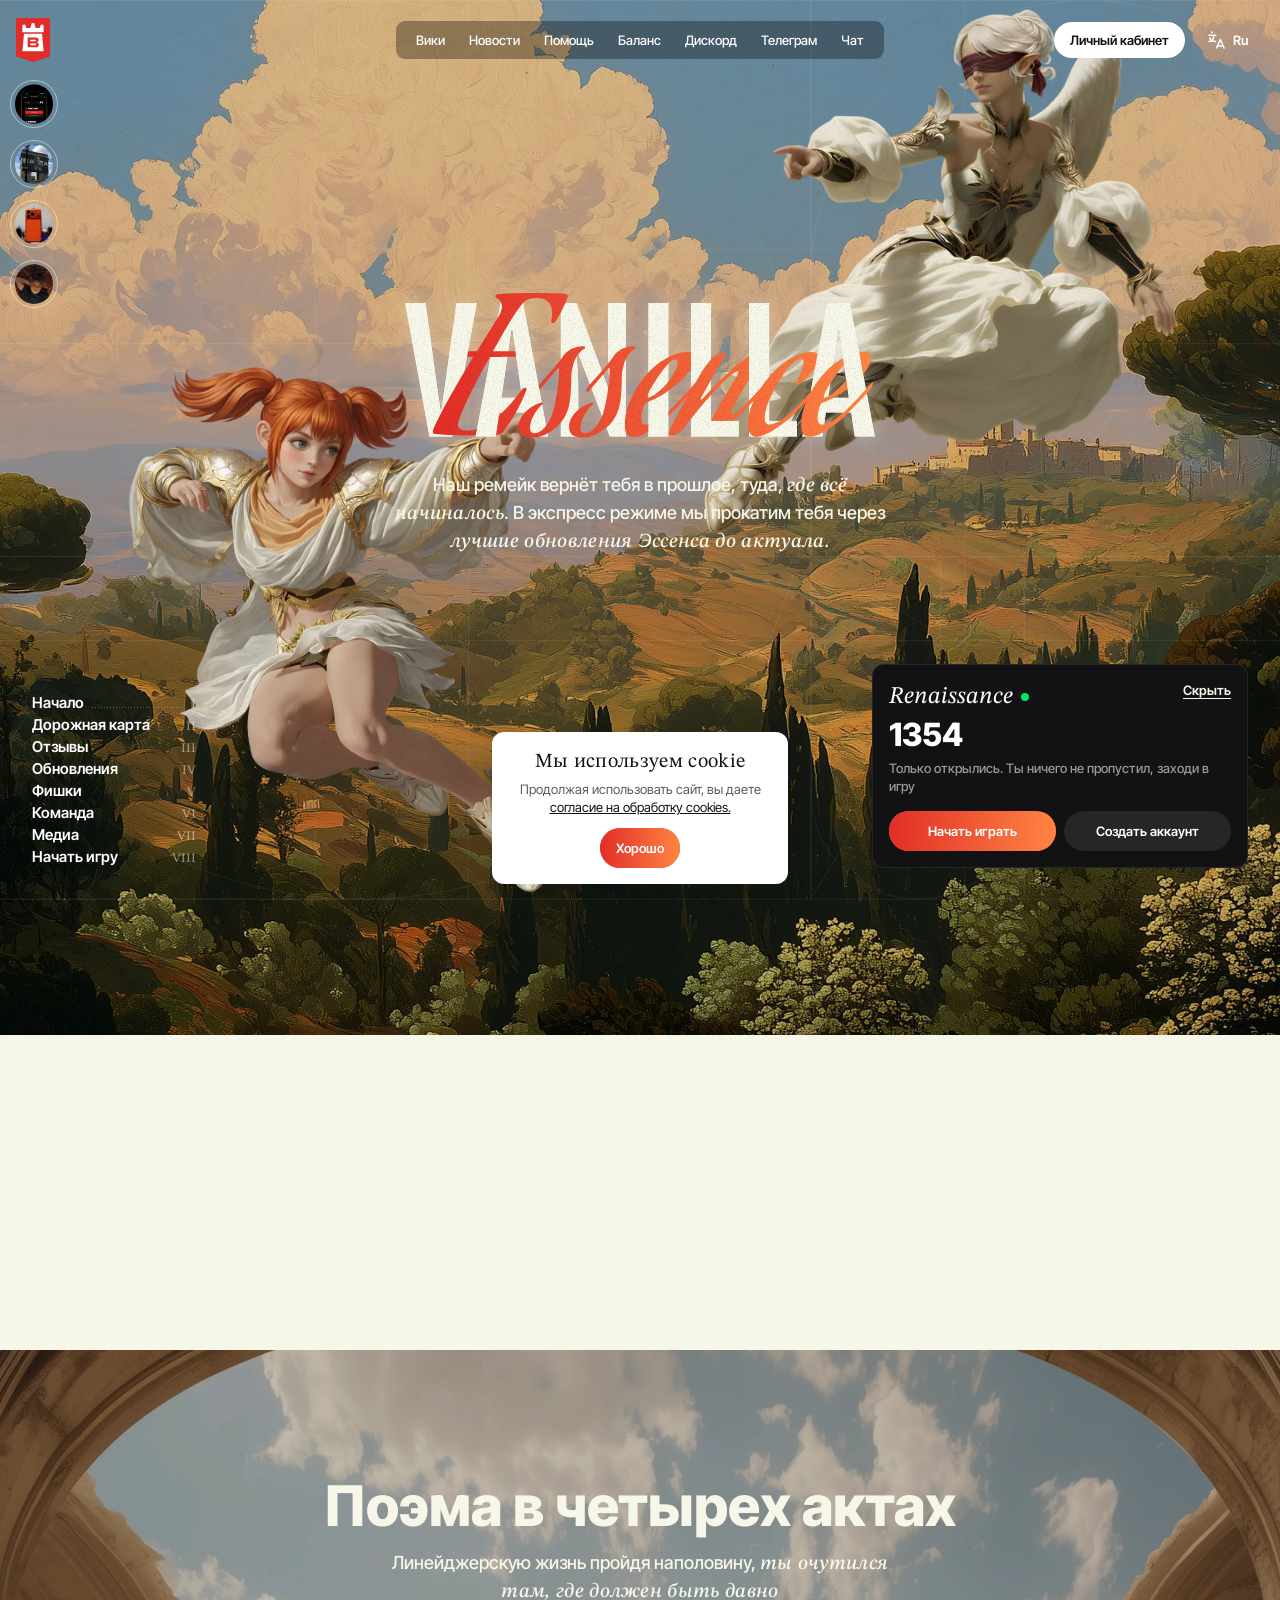
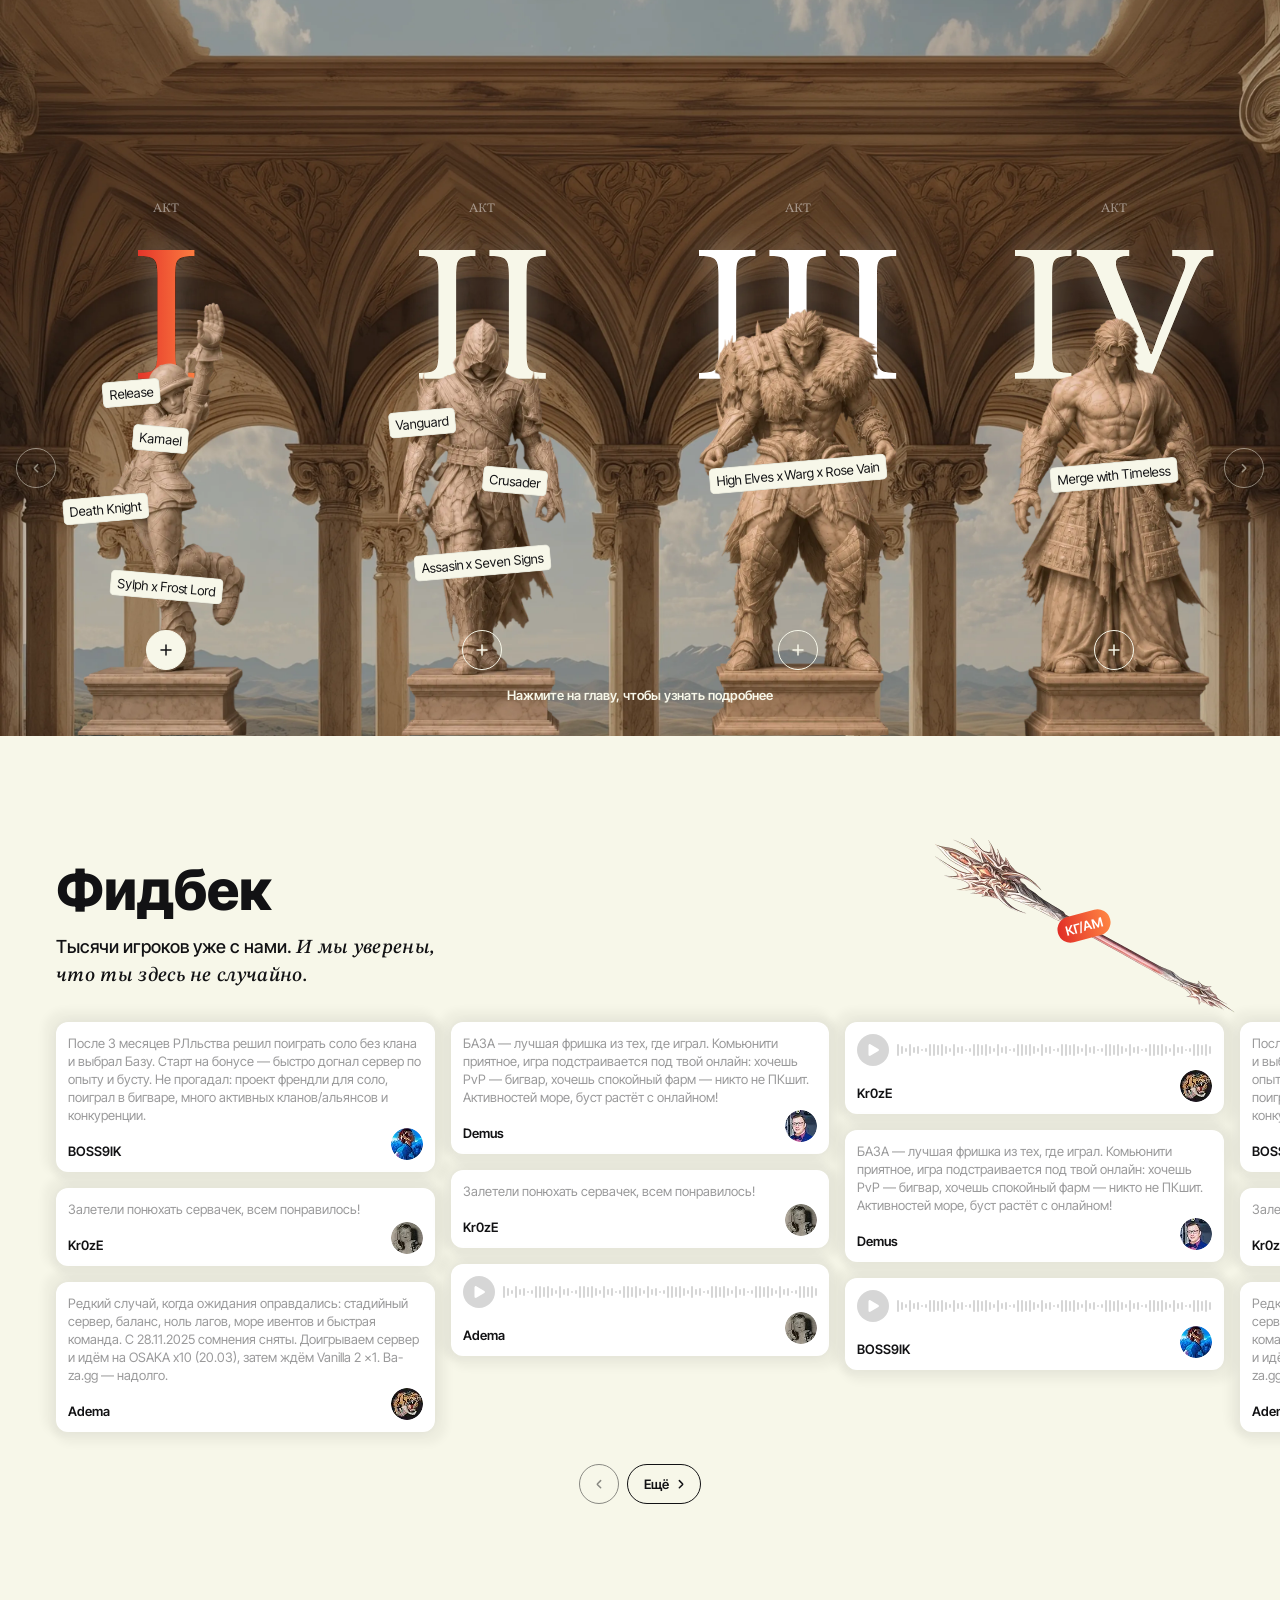
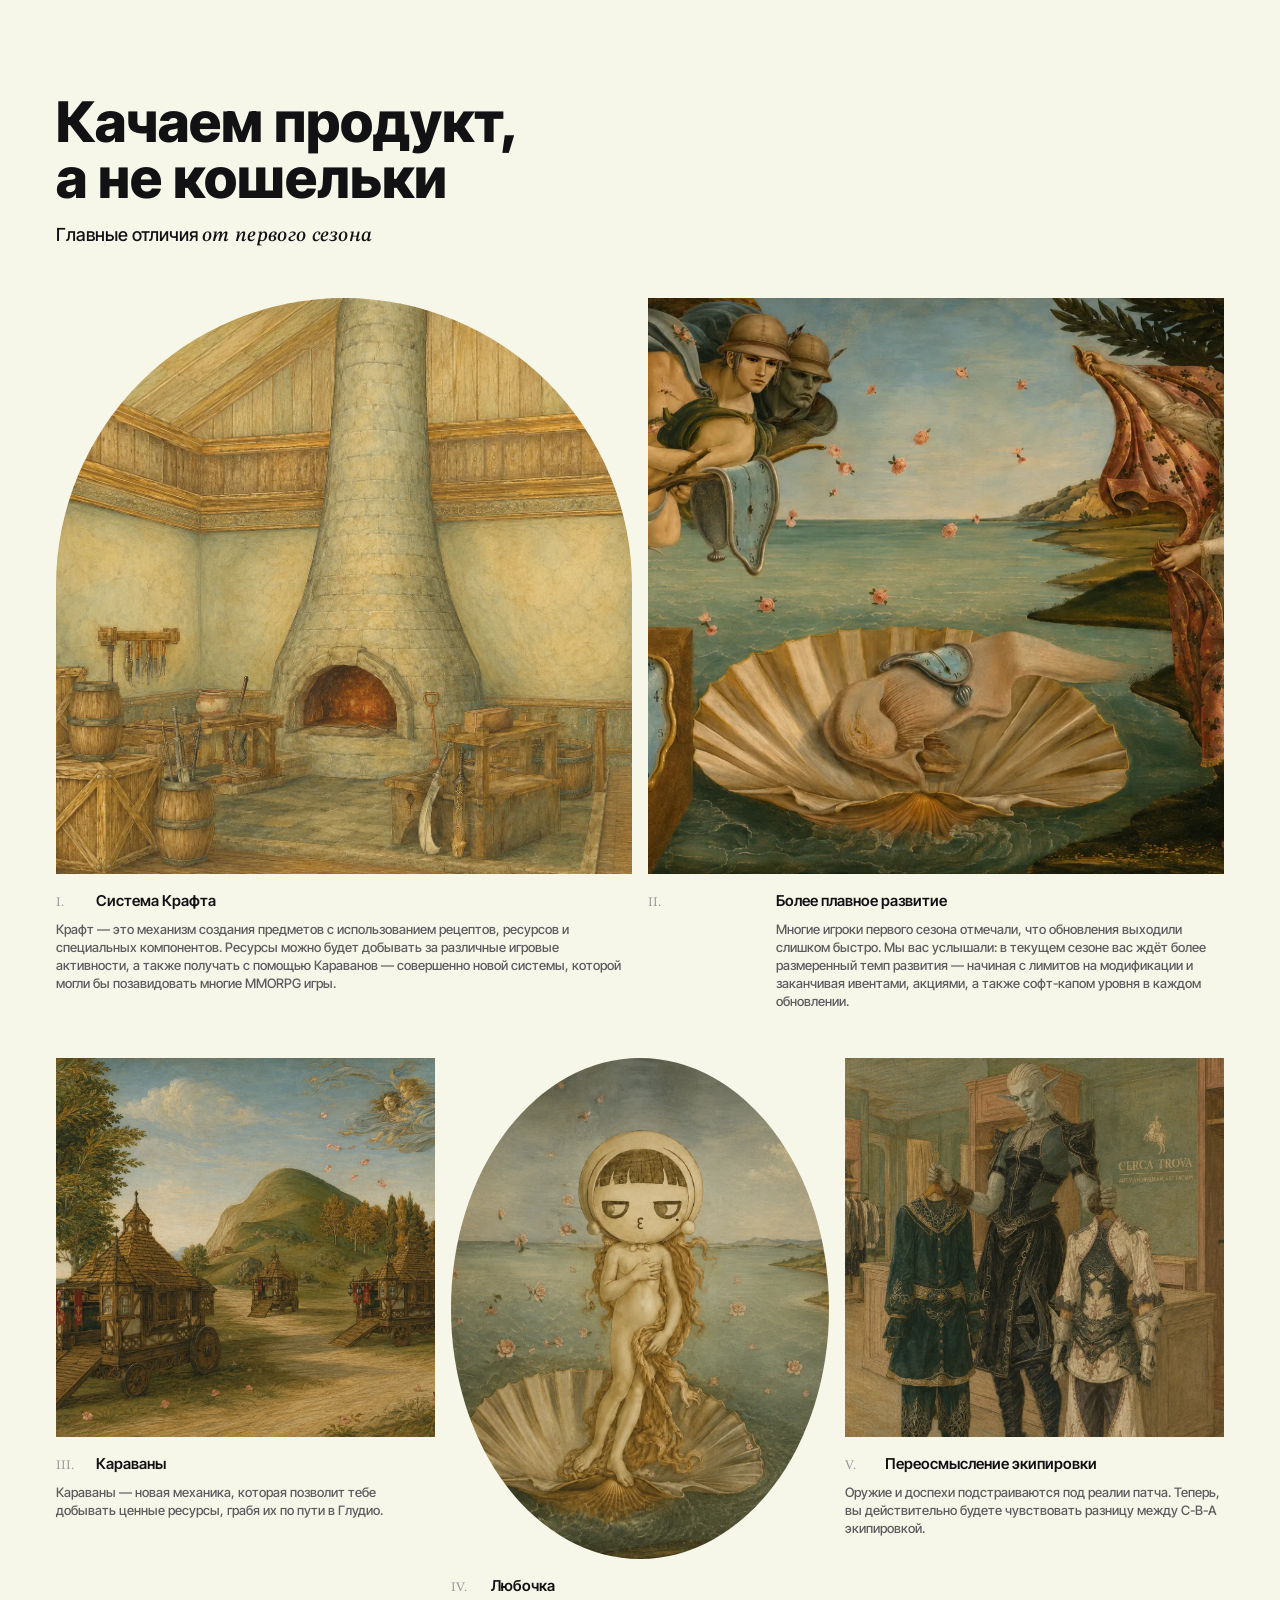
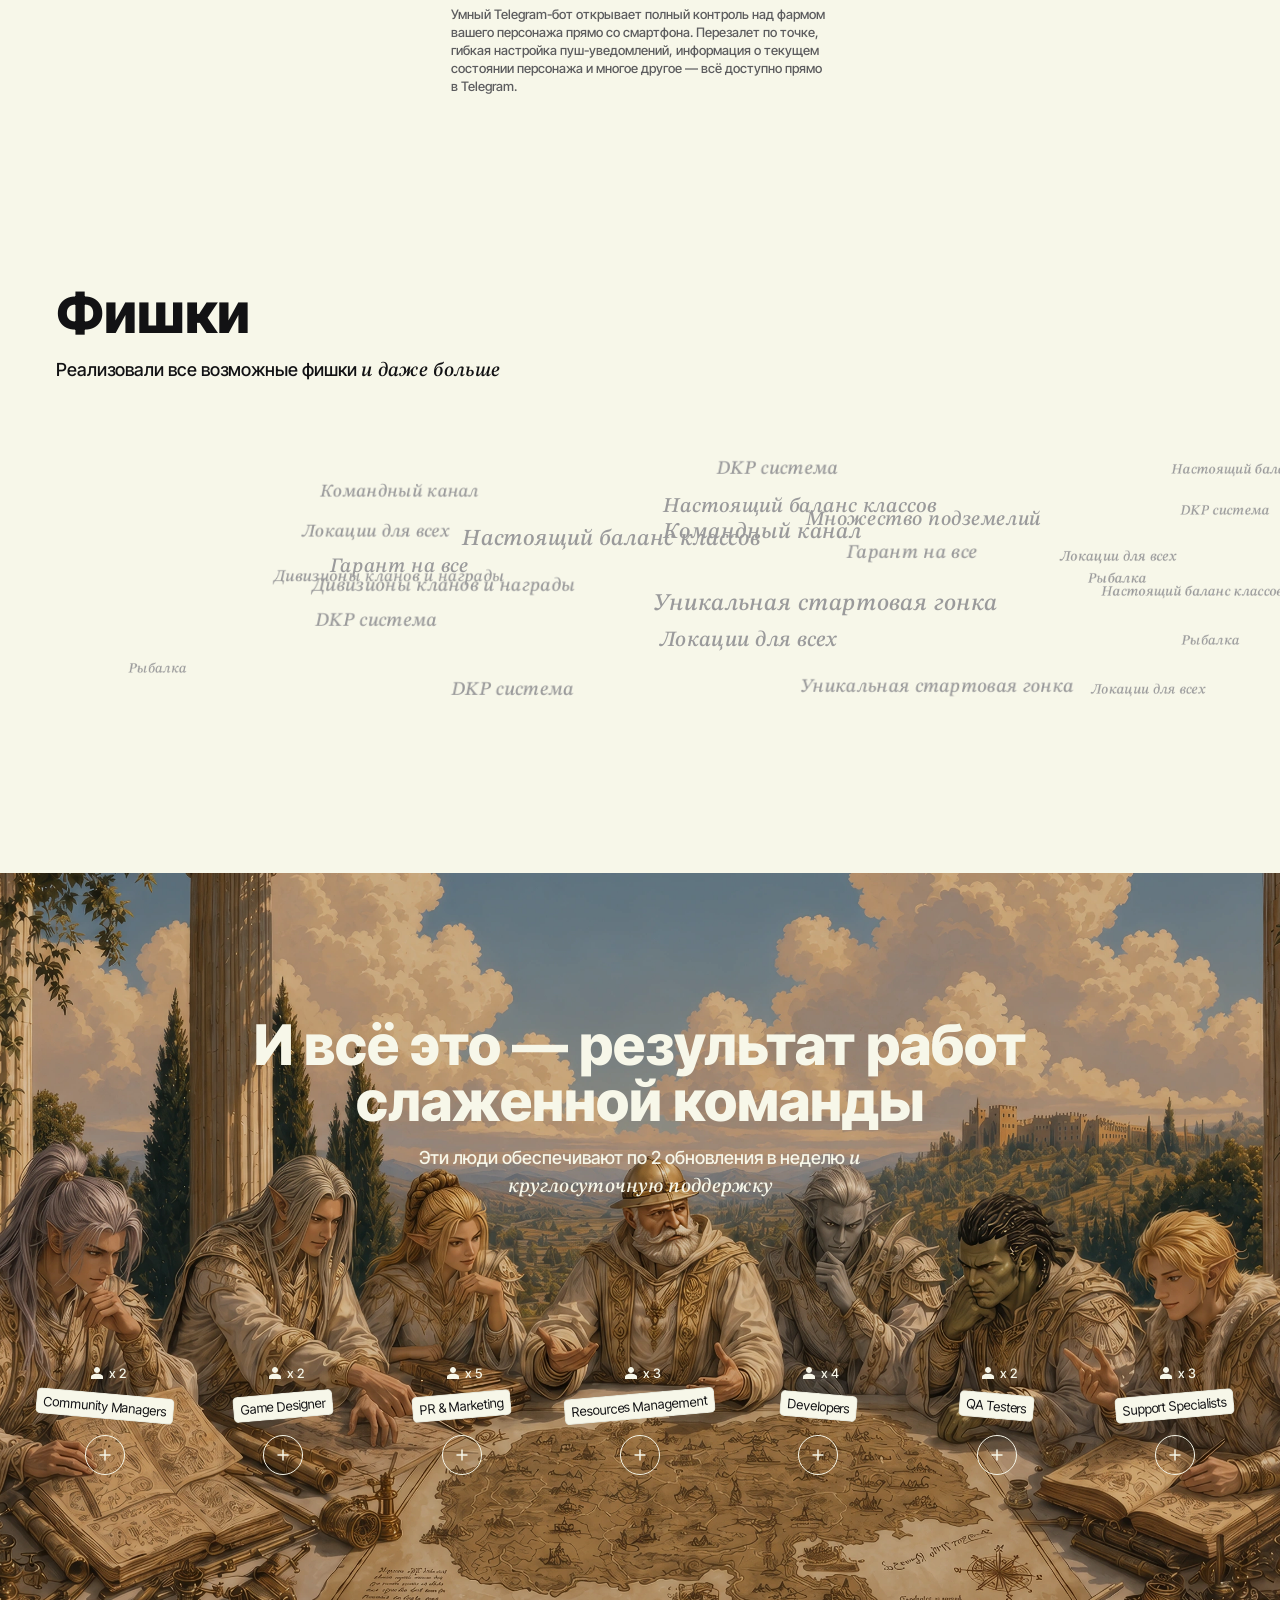
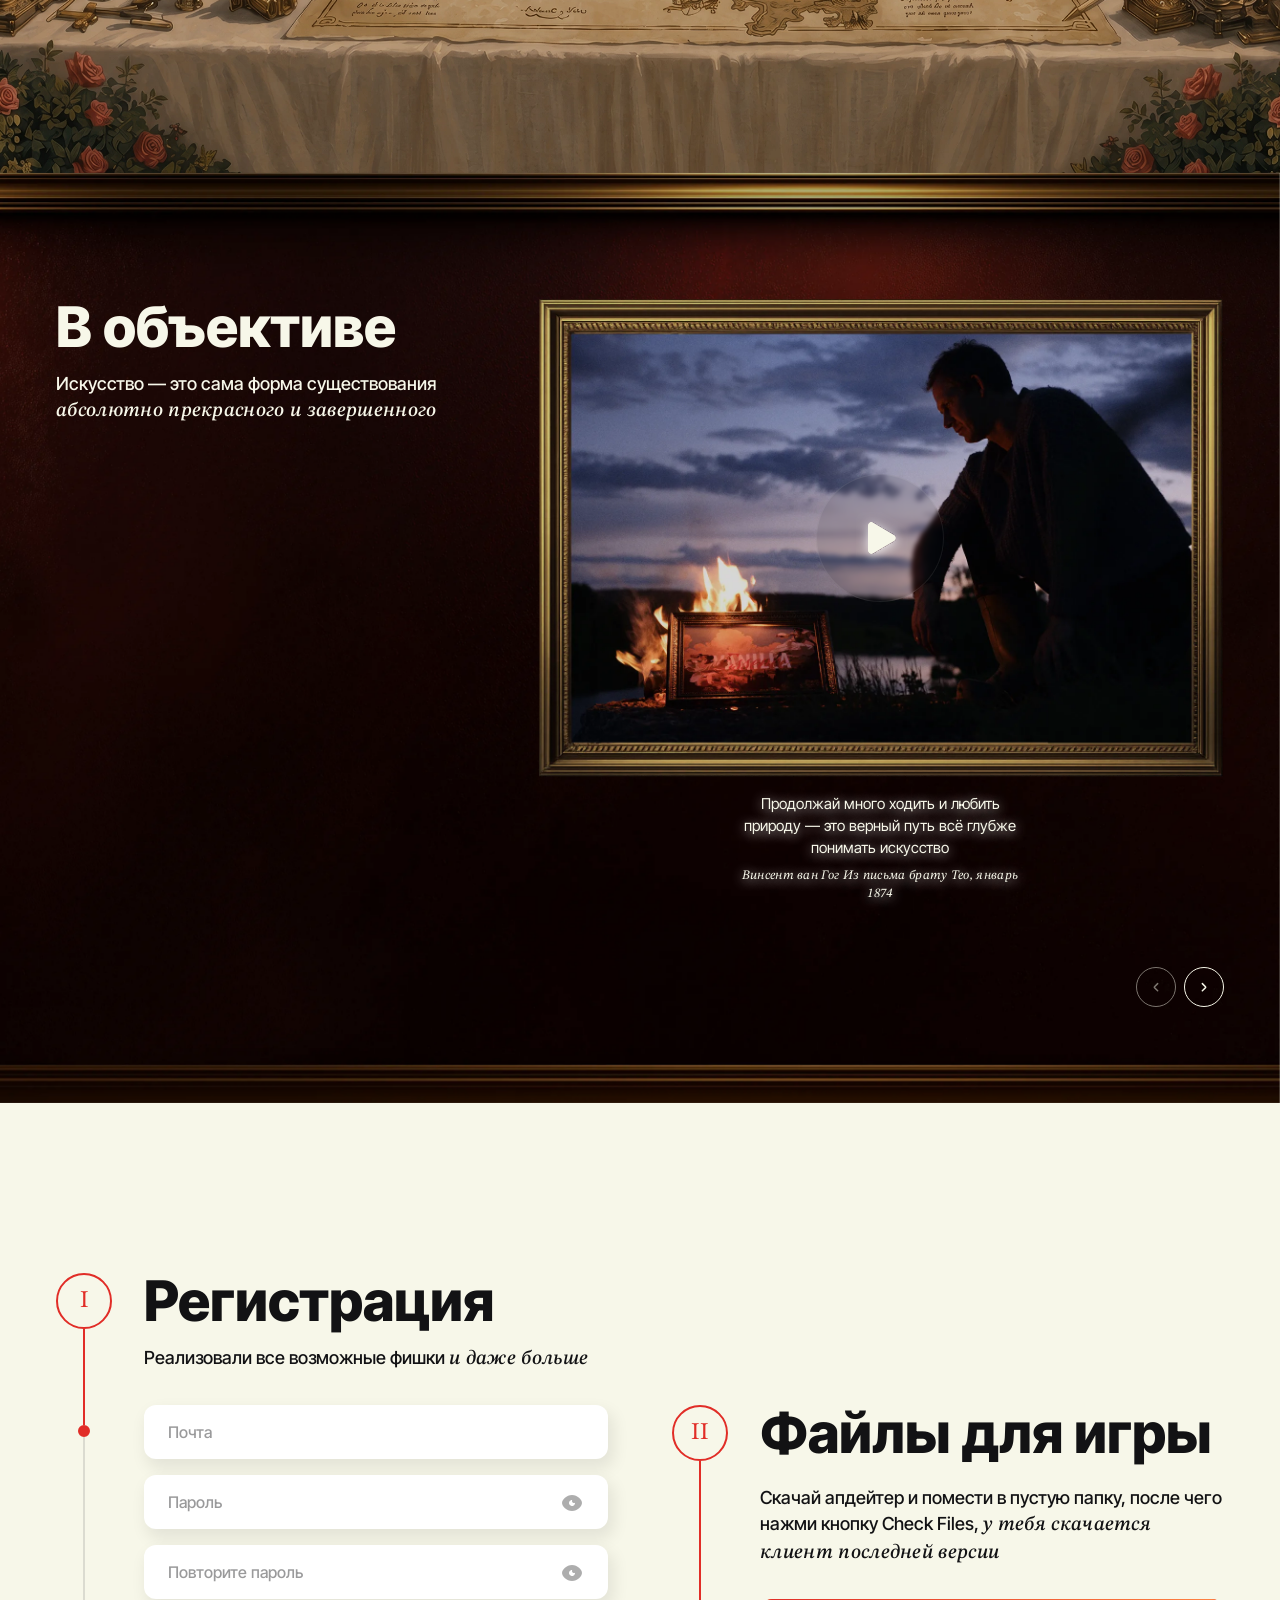
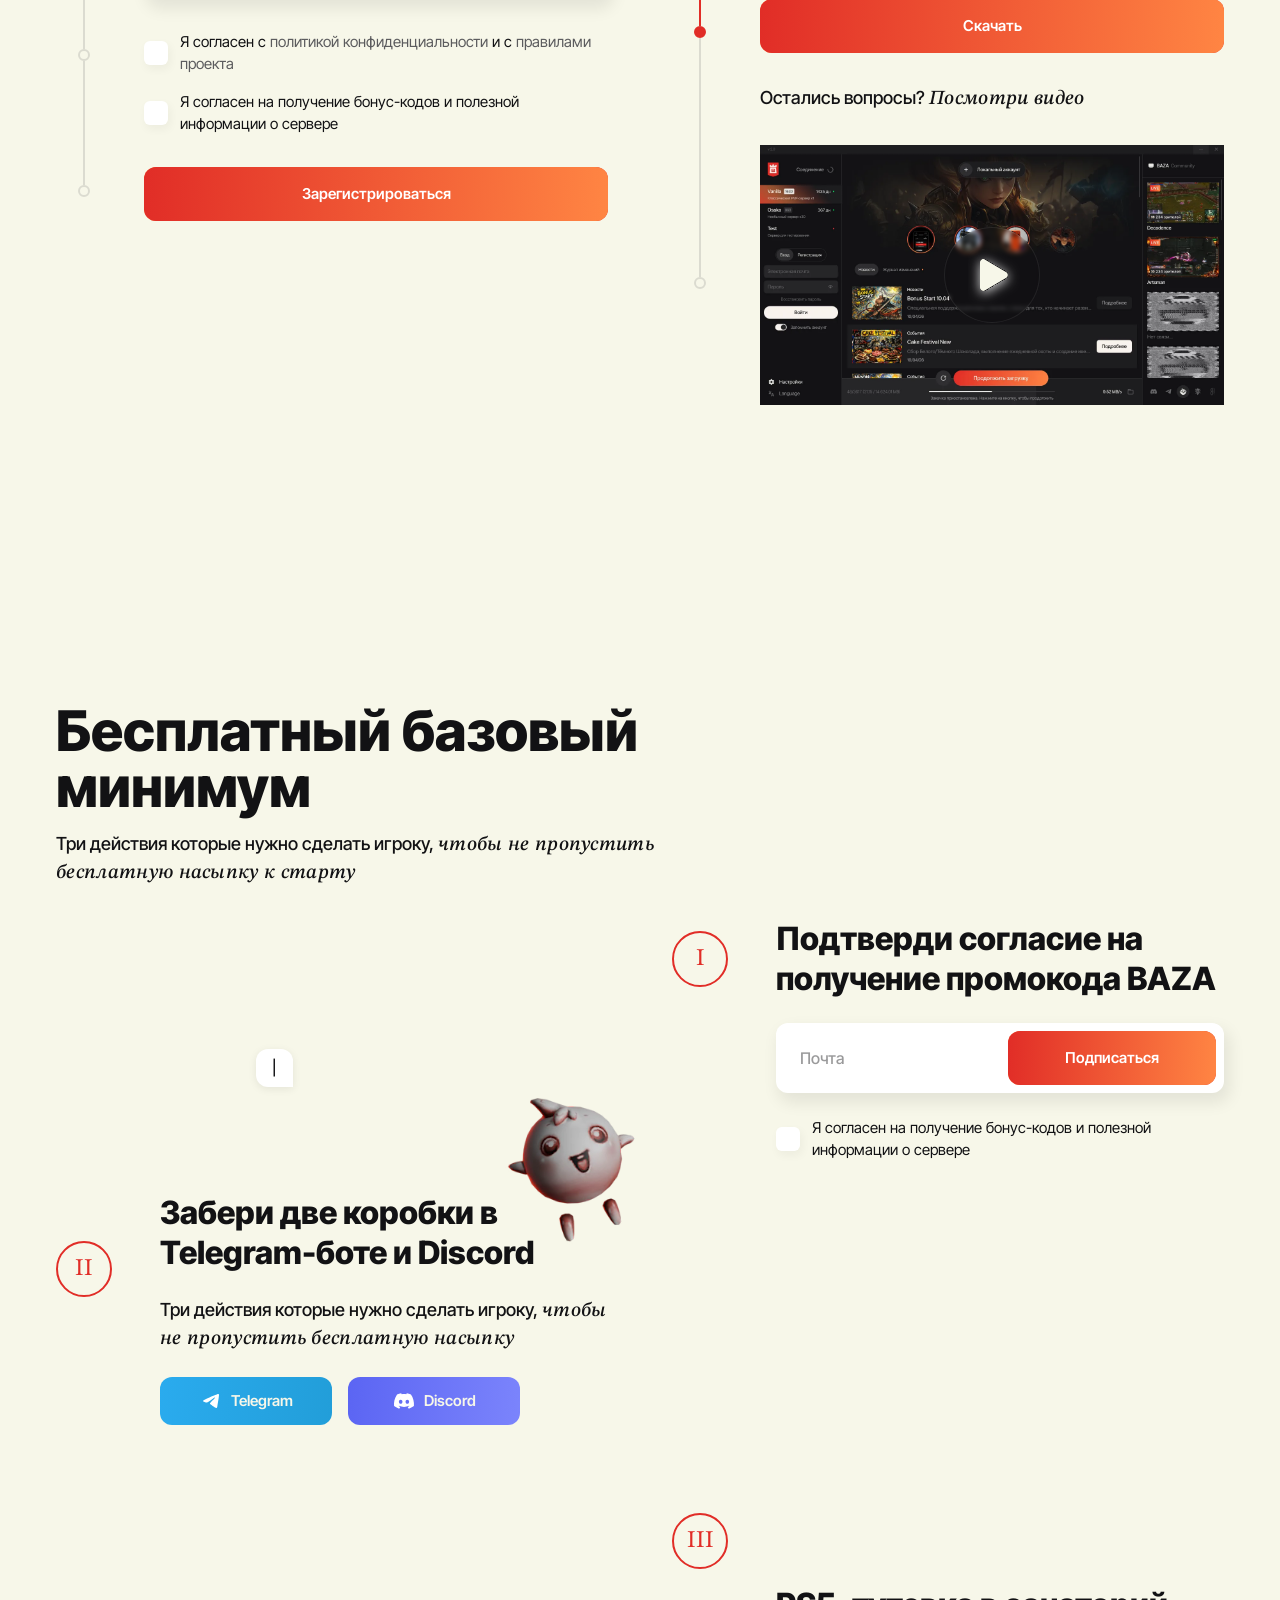
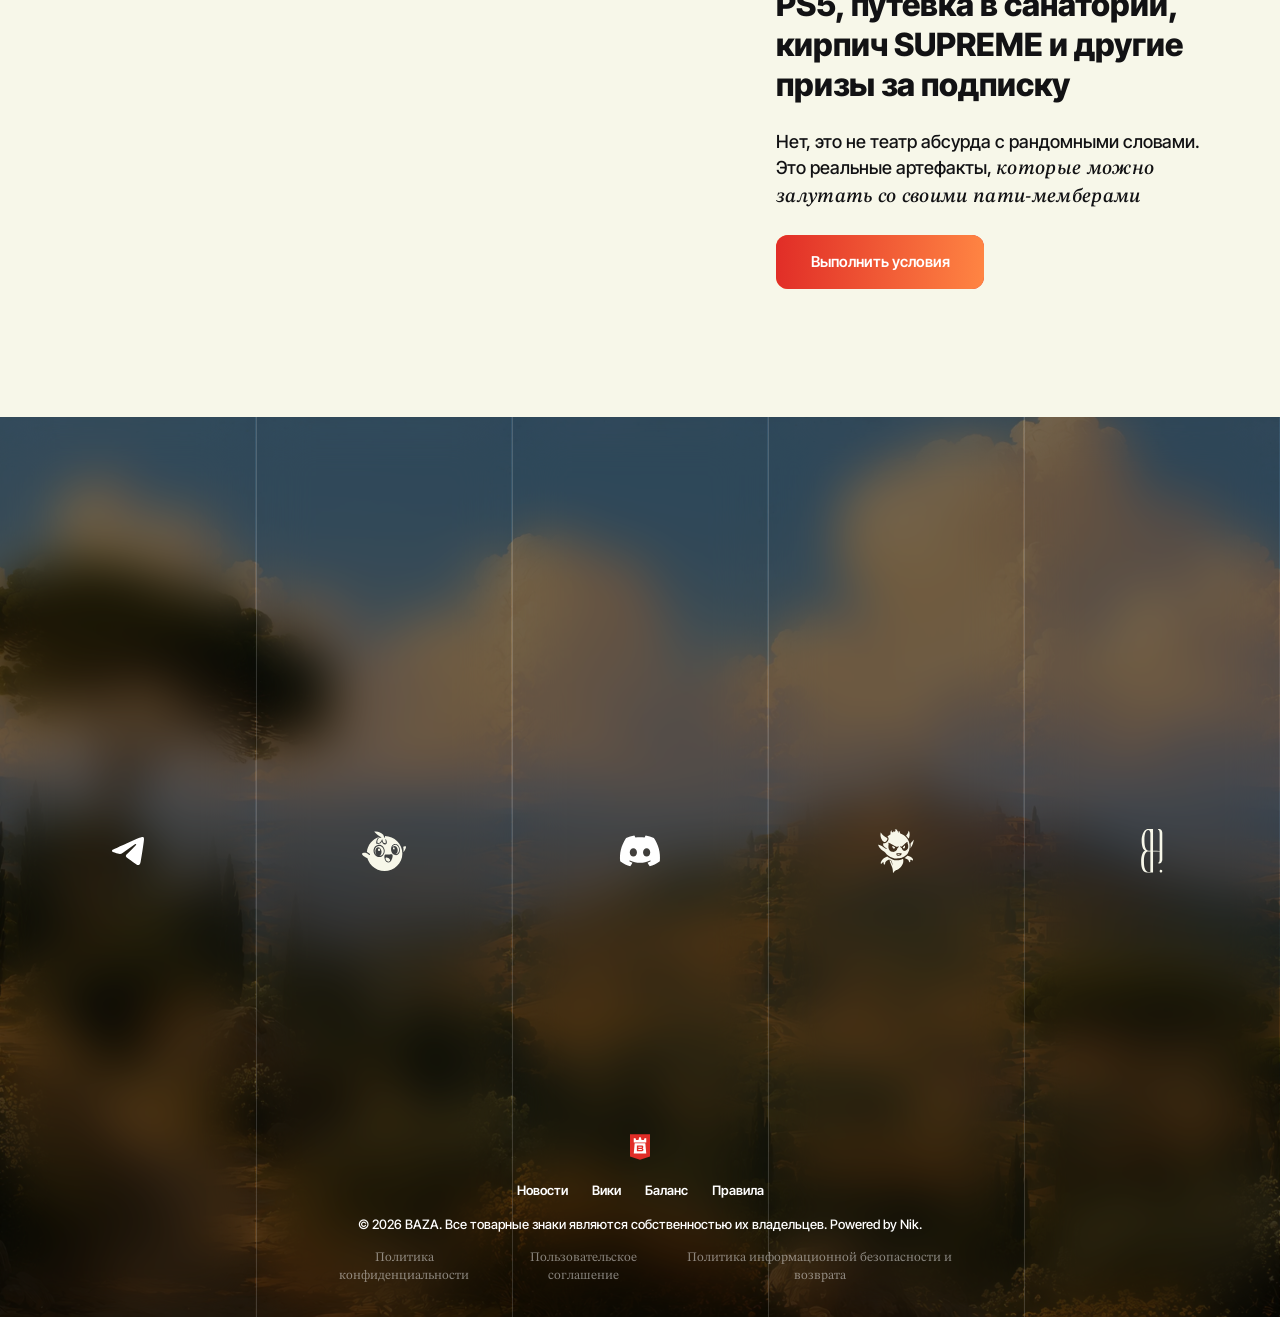
==== commit 61f4a6d1: "change clock" ====
--- a/index.html
+++ b/index.html
@@ -1,9 +1,9 @@
 <!doctype html>
 <html lang="en">
 <head>
-	<meta charset="UTF-8">
-	<meta name="viewport" content="width=device-width, initial-scale=1, maximum-scale=1, minimum-scale=1">
-	<link rel="profile" href="https://gmpg.org/xfn/11">
+  <meta charset="UTF-8">
+  <meta name="viewport" content="width=device-width, initial-scale=1, maximum-scale=1, minimum-scale=1">
+  <link rel="profile" href="https://gmpg.org/xfn/11">
   <link rel="icon" type="image/x-icon" href="assets/img/favicon.svg">
   <title>Home</title>
   <link rel="stylesheet" href="assets/css/hystmodal.min.css" media="all">
@@ -271,12 +271,23 @@
   <div class="clock-full">
     <div class="clock-full__head">
       <div class="clock-full__inner">
-        <p class="create-l">Renaissance — 17 июля</p>
-        <span class="body-s fw-500 hint3">ОБТ — 11 июля</span>
+        <p class="create-l">Renaissance <span class="clock-full__dot"></span></p>
       </div>
       <div class="clock-full__close body-s fw-600">Скрыть</div>
     </div>
-    <div class="clock-full__wrap">
+    <div class="clock-full__box">
+      <p class="h5">1354</p>
+      <p class="body-s hint3 fw-500">Только открылись. Ты ничего не пропустил, заходи в игру</p>
+      <div class="clock-full__btns">
+        <a href="#" class="btn btn_accent">
+          <span>Начать играть</span>
+        </a>
+        <a href="#" class="btn btn_dark">
+          Создать аккаунт
+        </a>
+      </div>
+    </div>
+    <!-- <div class="clock-full__wrap">
       <div class="clock-timer">
         <div class="clock-timer__item">
           <p class="h4" id="day">64</p>
@@ -366,7 +377,7 @@
           Создать аккаунт
         </a>
       </div>
-    </div>
+    </div> -->
   </div>
   <div class="clock-small">
     <img src="assets/img/clock.svg" alt="">
--- a/assets/css/main.min.css
+++ b/assets/css/main.min.css
@@ -1 +1 @@
-@import url(https://fonts.googleapis.com/css2?family=Inter+Tight:ital,wght@0,100..900;1,100..900&family=STIX+Two+Text:ital,wght@0,400..700;1,400..700&display=swap);*{margin:0;padding:0;-webkit-box-sizing:border-box;box-sizing:border-box}a{text-decoration:none;color:inherit}ul{list-style:none}img{max-width:100%;height:auto;pointer-events:none}a,ellipse,line,path,rect{-webkit-transition:all .3s ease;transition:all .3s ease}button,input,option,select,textarea{color:inherit;border:none;background:0 0;font:inherit;-webkit-transition:all .3s ease;transition:all .3s ease}button{cursor:pointer}input[type=search]::-webkit-search-cancel-button,input[type=search]::-webkit-search-decoration,input[type=search]::-webkit-search-results-button,input[type=search]::-webkit-search-results-decoration{-webkit-appearance:none}input::-webkit-inner-spin-button,input::-webkit-outer-spin-button{-webkit-appearance:none;margin:0}input[type=number]{-moz-appearance:textfield}input[type=date]::-webkit-calendar-picker-indicator{position:absolute;background:0 0;left:0;top:0;width:100%;height:100%;cursor:pointer}input[type=date]::-webkit-date-and-time-value{text-align:left}:root{--color-black:#121214;--color-secondary-black:#1d1d1f;--color-tertiary-black:#262629;--color-quarternary-black:#2e2e30;--color-separator:#343436;--color-hint:#5c5c5e;--color-secondary-hint:#666668;--color-tertiary-hint:#9A9A9B;--color-white:#F7F7E9;--color-secondary-white:#fff;--color-red:#e12d27;--color-orange:#ff8543;--color-green:#00e764}body{background:var(--color-white,#f7f7e9);color:var(--color-black,#121214);font-family:"Inter Tight",sans-serif;font-optical-sizing:auto;font-weight:400;font-size:15px;display:-webkit-box;display:-ms-flexbox;display:flex;-webkit-box-orient:vertical;-webkit-box-direction:normal;-ms-flex-direction:column;flex-direction:column;-webkit-box-pack:justify;-ms-flex-pack:justify;justify-content:space-between;min-height:100vh}body.open{overflow:hidden}main{overflow-x:clip;-webkit-box-flex:1;-ms-flex-positive:1;flex-grow:1}button,input,textarea{font:inherit}.section{position:relative;z-index:8;padding-top:126px;padding-bottom:64px;width:100%}@media screen and (max-width:767px){.section{padding-top:64px;padding-bottom:32px}}.container{width:100%;max-width:1200px;margin:0 auto;padding:0 16px}.btn{display:-webkit-box;display:-ms-flexbox;display:flex;-webkit-box-align:center;-ms-flex-align:center;align-items:center;-webkit-box-pack:center;-ms-flex-pack:center;justify-content:center;border-radius:12px;font-weight:600;font-size:15px;line-height:22px;overflow:hidden;position:relative;cursor:pointer;padding:16px 24px;gap:2px;outline:0;-webkit-transition:all .3s ease;transition:all .3s ease}.btn span{position:relative;z-index:2}.btn input{position:absolute;left:0;top:0;width:100%;height:100%;opacity:0;cursor:pointer}.btn_accent{background:linear-gradient(93deg,#ff8543 0,#e12d27 100%);color:var(--color-secondary-white)}.btn_accent::before{content:"";position:absolute;left:0;top:0;width:100%;height:100%;background:linear-gradient(93deg,#e12d27 0,#ff8543 100%);opacity:1;-webkit-transition:all .3s ease;transition:all .3s ease}.btn_accent:hover::before{opacity:0}.btn_secondary{padding:9px 16px;border-radius:888px;font-size:13px;line-height:18px;background:var(--color-secondary-white,#fff);color:var(--color-black)}.btn_secondary:hover{background:var(--color-black);color:var(--color-secondary-white,#fff)}.btn_icon-left{padding-left:12px}.btn_border{border:1px solid var(--color-separator,#343436)}.btn_border:hover{background:var(--color-secondary-black,#1d1d1f)}.btn_dark{background:var(--color-tertiary-black,#262629);color:var(--color-secondary-white,#fff)}.btn_dark:hover{background:var(--color-secondary-white,#fff);color:var(--color-black)}.swiper-arrow{width:40px;height:40px;border-radius:50%;border-radius:888px;border:1px solid var(--color-black,#121214);display:-webkit-box;display:-ms-flexbox;display:flex;-webkit-box-align:center;-ms-flex-align:center;align-items:center;-webkit-box-pack:center;-ms-flex-pack:center;justify-content:center;cursor:pointer;-webkit-transition:all .3s ease;transition:all .3s ease}.swiper-arrow_light{border:1px solid var(--color-white,#f7f7e9)}.swiper-arrow_light path{stroke:var(--color-white,#f7f7e9)}.swiper-arrow.swiper-button-disabled{opacity:.48}.swiper-arrow:hover:first-child{-webkit-transform:translateX(-3px);transform:translateX(-3px)}.swiper-arrow:hover:last-child{-webkit-transform:translateX(3px);transform:translateX(3px)}.swiper-scrollbar{position:static!important;max-width:156px!important;margin:0 auto;margin-top:var(--space);background:var(--color-dark-separator);height:6px!important;border-radius:888px}.swiper-scrollbar-drag{background:var(--color-green);cursor:pointer}.swiper-pagination{position:static!important;width:auto!important;gap:4px;display:-webkit-box;display:-ms-flexbox;display:flex;-webkit-box-align:center;-ms-flex-align:center;align-items:center}.swiper-pagination-bullet{width:32px;height:32px;display:-webkit-box;display:-ms-flexbox;display:flex;-webkit-box-align:center;-ms-flex-align:center;align-items:center;-webkit-box-pack:center;-ms-flex-pack:center;justify-content:center;-webkit-transition:all .3s ease;transition:all .3s ease;background-color:var(--color-secondary-light-bg);border-radius:50%;opacity:1}.swiper-pagination-bullet:hover{background:var(--color-quarternary-black,#2e2e30)}.swiper-pagination-bullet-active{background:var(--color-secondary-white,#f8f3ef)!important;color:var(--color-black,#121214)!important}.swiper-button-lock{display:none}.hint{color:var(--color-hint)}.hint2{color:var(--color-secondary-hint)}.hint3{color:var(--color-tertiary-hint)}.hint-light{color:rgba(255,255,255,.72)}.hint-light2{color:rgba(255,255,255,.64)}.hint-light3{color:rgba(255,255,255,.48)}.swiper-slide{height:auto}.form-input{border-radius:12px;background:var(--color-secondary-white,#fff);-webkit-box-shadow:4px 8px 16px 2px rgba(0,0,0,.08);box-shadow:4px 8px 16px 2px rgba(0,0,0,.08);outline:0;height:54px;width:100%;padding-left:24px;padding-right:24px;font-size:16px;font-weight:500;color:var(--color-black-text);-webkit-transition:all .3s ease;transition:all .3s ease}.form-input::-webkit-input-placeholder{color:var(--color-tertiary-hint,#9a9a9b);-webkit-transition:all .3s ease;transition:all .3s ease}.form-input::-moz-placeholder{color:var(--color-tertiary-hint,#9a9a9b);-moz-transition:all .3s ease;transition:all .3s ease}.form-input:-ms-input-placeholder{color:var(--color-tertiary-hint,#9a9a9b);-ms-transition:all .3s ease;transition:all .3s ease}.form-input::-ms-input-placeholder{color:var(--color-tertiary-hint,#9a9a9b);-ms-transition:all .3s ease;transition:all .3s ease}.form-input::placeholder{color:var(--color-tertiary-hint,#9a9a9b);-webkit-transition:all .3s ease;transition:all .3s ease}.form-input:hover::-webkit-input-placeholder{color:var(--color-black-text)}.form-input:hover::-moz-placeholder{color:var(--color-black-text)}.form-input:hover:-ms-input-placeholder{color:var(--color-black-text)}.form-input:hover::-ms-input-placeholder{color:var(--color-black-text)}.form-input:hover::placeholder{color:var(--color-black-text)}.form-pass{position:relative}.form-pass .pass-toggle{position:absolute;top:16px;right:24px;cursor:pointer}.form-pass .pass-toggle.active path,.form-pass .pass-toggle:hover path{fill-opacity:1}textarea.form-input{padding-top:14px;padding-bottom:14px;height:96px;resize:none}.accept{display:-webkit-box;display:-ms-flexbox;display:flex;-webkit-box-align:center;-ms-flex-align:center;align-items:center;gap:12px;cursor:pointer}.accept input{display:none}.accept .checkmark{width:24px;height:24px;border-radius:6px;background:var(--color-secondary-white,#fff);-webkit-box-shadow:2px 4px 8px 1px rgba(0,0,0,.04);box-shadow:2px 4px 8px 1px rgba(0,0,0,.04);display:-webkit-box;display:-ms-flexbox;display:flex;-webkit-box-align:center;-ms-flex-align:center;align-items:center;-webkit-box-pack:center;-ms-flex-pack:center;justify-content:center}.accept .checkmark::after{content:"";width:100%;height:100%;background:url(../img/checkmark.svg) no-repeat center/cover;-webkit-transition:all .3s ease;transition:all .3s ease;opacity:0}.accept__text{width:calc(100% - 36px)}.accept__text a{color:var(--color-hint,#5c5c5e)}.accept__text a:hover{color:var(--color-black-text)}.accept:has(input:checked) .checkmark::after{opacity:1}.form-sub{position:relative;display:-webkit-box;display:-ms-flexbox;display:flex}.form-sub .form-input{height:70px;padding-right:240px}.form-sub .btn{position:absolute;height:calc(100% - 16px);right:8px;top:8px}@media screen and (max-width:767px){.form-sub .form-input{padding-right:146px}}.dropdown{position:relative;cursor:pointer}.dropdown__content{position:absolute;left:0;z-index:5;top:calc(100% + 4px);opacity:0;pointer-events:none;padding:4px;border-radius:12px;border:1px solid var(--color-separator,#343436);background:var(--color-tertiary-black,#262629);-webkit-box-shadow:0 4px 12px 0 rgba(18,18,20,.32);box-shadow:0 4px 12px 0 rgba(18,18,20,.32)}.dropdown__item{display:-webkit-box;display:-ms-flexbox;display:flex;-webkit-box-align:center;-ms-flex-align:center;align-items:center;gap:8px;padding:8px 12px;border-radius:8px;cursor:pointer;color:var(--color-tertiary-hint,#9a9a9b);white-space:nowrap;font-weight:500;font-size:15px;line-height:24px;-webkit-transition:all .3s ease;transition:all .3s ease}.dropdown__item:hover{color:var(--color-secondary-white);background:var(--color-quarternary-black,#2e2e30)}.dropdown__item.active{color:var(--color-secondary-white)}.dropdown__item.active::after{content:"";width:24px;height:24px;background:url(../img/check.svg) no-repeat center/cover}.dropdown.open .dropdown__content{opacity:1;pointer-events:all}a{outline:0}li,p{line-height:inherit}.h2{font-weight:800;font-size:56px;line-height:56px}@media screen and (max-width:767px){.h2{font-size:32px;line-height:40px}}.h3{font-weight:800;font-size:48px;line-height:48px}@media screen and (max-width:767px){.h3{font-size:28px;line-height:36px}}.h4{font-weight:800;font-size:40px;line-height:48px}@media screen and (max-width:767px){.h4{font-size:24px;line-height:32px}}.h5{font-weight:800;font-size:32px;line-height:40px}@media screen and (max-width:767px){.h5{font-size:20px;line-height:28px}}.h6{font-weight:800;font-size:24px;line-height:32px}@media screen and (max-width:767px){.h6{font-size:18px;line-height:24px}}.body-xl{font-size:20px;line-height:28px}@media screen and (max-width:767px){.body-xl{font-size:18px;line-height:26px}}.body-l{font-size:18px;line-height:26px}@media screen and (max-width:767px){.body-l{font-size:16px;line-height:24px}}.body-m{font-size:15px;line-height:22px}@media screen and (max-width:767px){.body-m{font-size:13px;line-height:20px}}.body-s{font-size:13px;line-height:18px}@media screen and (max-width:767px){.body-s{font-size:11px;line-height:16px}}.create-l{font-size:24px;line-height:32px;font-family:"STIX Two Text",serif;font-style:italic}@media screen and (max-width:767px){.create-l{font-size:22px;line-height:30px}}.create-m{font-size:20px;line-height:28px;font-family:"STIX Two Text",serif;font-style:italic;letter-spacing:.32px}@media screen and (max-width:767px){.create-m{font-size:18px;line-height:26px}}.create-s{font-size:13px;line-height:18px;font-family:"STIX Two Text",serif;font-style:italic}@media screen and (max-width:767px){.create-s{font-size:11px;line-height:16px}}.fw-400{font-weight:400}.fw-500{font-weight:500}.fw-600{font-weight:600}.preloader{background:var(--color-white,#f7f7e9) url(../img/golden-ratio2.svg) no-repeat center/cover;display:-webkit-box;display:-ms-flexbox;display:flex;-webkit-box-align:center;-ms-flex-align:center;align-items:center;-webkit-box-pack:center;-ms-flex-pack:center;justify-content:center;position:fixed;inset:0;z-index:9999;-webkit-transition:opacity .4s ease,visibility .4s ease;transition:opacity .4s ease,visibility .4s ease}.preloader-logo{display:-webkit-box;display:-ms-flexbox;display:flex;position:relative}.preloader-logo__fill{position:absolute;inset:0;overflow:hidden;clip-path:inset(100% 0 0 0);-webkit-animation:fillLogo 1.8s ease forwards;animation:fillLogo 1.8s ease forwards}.preloader.hide{opacity:0;visibility:hidden}@-webkit-keyframes fillLogo{to{clip-path:inset(0 0 0 0)}}@keyframes fillLogo{to{clip-path:inset(0 0 0 0)}}.header{padding:16px;position:fixed;z-index:10;width:100%;left:0;top:0;-webkit-transition:all .3s ease;transition:all .3s ease}.header .container{max-width:100%}.header-wrap{display:-webkit-box;display:-ms-flexbox;display:flex;-webkit-box-align:center;-ms-flex-align:center;align-items:center;gap:16px}.header-item{display:-webkit-box;display:-ms-flexbox;display:flex;-webkit-box-align:center;-ms-flex-align:center;align-items:center;width:calc(50% - 320px)}.header-item_left{gap:32px;position:relative;-webkit-box-flex:1;-ms-flex-positive:1;flex-grow:1}.header-item_right{gap:8px;-webkit-box-pack:end;-ms-flex-pack:end;justify-content:flex-end;-webkit-box-flex:1;-ms-flex-positive:1;flex-grow:1}.header .logo{width:100%}.header .logo-wrap{width:100%;max-width:34px;display:-webkit-box;display:-ms-flexbox;display:flex;position:relative}.header .logo-wrap:hover .stories.hide{opacity:1!important;pointer-events:all!important}.header .menu-btn{cursor:pointer;display:none}.header.dark .lang__head{color:var(--color-black)}.header.dark .lang__head path{stroke:var(--color-black)}.header.dark .menu-btn path{stroke:var(--color-black)}@media screen and (max-width:1280px){.header{padding-left:0;padding-right:0}}@media screen and (max-width:991px){.header nav{display:none}.header .menu-btn{display:-webkit-box;display:-ms-flexbox;display:flex}}@media screen and (max-width:767px){.header{padding-top:12px;padding-bottom:12px}.header-item_left{position:static}.header .btn_secondary{display:none}}.dropdown__content{-webkit-transition:all .3s ease;transition:all .3s ease}.menu{display:-webkit-box;display:-ms-flexbox;display:flex;-webkit-box-align:center;-ms-flex-align:center;align-items:center;gap:24px;border-radius:9px;background:rgba(0,0,0,.32);backdrop-filter:blur(16px);padding:10px 20px}.menu-item{display:-webkit-box;display:-ms-flexbox;display:flex}.menu a{color:var(--color-secondary-white)}.menu:has(a:hover) a:not(:hover){color:rgba(255,255,255,.48)}.lang__content{left:auto;right:0}.lang__head{gap:4px;padding:6px 16px 6px 12px;font-size:13px;line-height:18px;color:var(--color-secondary-white);mix-blend-mode:difference}.lang__head:hover{opacity:.7}.lang.open .lang__head{background:var(--color-secondary-white,#fff);color:var(--color-black)}.lang.open .lang__head path{stroke:var(--color-black)}.logo{display:-webkit-box;display:-ms-flexbox;display:flex}.logo img{width:100%}@media screen and (max-width:767px){.logo-wrap{position:static!important}}.stories{position:absolute;left:-6px;top:100%;display:-webkit-box;display:-ms-flexbox;display:flex;-webkit-box-orient:vertical;-webkit-box-direction:normal;-ms-flex-direction:column;flex-direction:column;gap:12px;padding-top:16px;-webkit-transition:all .3s ease;transition:all .3s ease}.stories-item{width:48px;height:48px;border-radius:50%;display:-webkit-box;display:-ms-flexbox;display:flex;-webkit-box-align:center;-ms-flex-align:center;align-items:center;-webkit-box-pack:center;-ms-flex-pack:center;justify-content:center;padding:4px;border:1px solid rgba(255,255,255,.48);cursor:pointer;-webkit-transition:all .3s ease;transition:all .3s ease}.stories-item img{border-radius:50%;width:40px;height:40px;-o-object-fit:cover;object-fit:cover;-webkit-transition:all .3s ease;transition:all .3s ease}.stories-item:hover{border-color:#fff}.stories-item.active{border-color:transparent}.stories-item.active:hover{border-color:#fff}.stories.hide{opacity:0;pointer-events:none}@media screen and (max-width:767px){.stories{-webkit-box-orient:horizontal;-webkit-box-direction:normal;-ms-flex-direction:row;flex-direction:row;left:50%;-webkit-transform:translateX(-50%);transform:translateX(-50%);padding-top:0}}.fixed-menu{display:-webkit-box;display:-ms-flexbox;display:flex;-webkit-box-orient:vertical;-webkit-box-direction:normal;-ms-flex-direction:column;flex-direction:column;padding:32px;position:fixed;left:0;bottom:0;z-index:12;color:var(--color-secondary-white);-webkit-transition:all .3s ease;transition:all .3s ease}.fixed-menu-item{display:-webkit-box;display:-ms-flexbox;display:flex;-webkit-box-align:end;-ms-flex-align:end;align-items:flex-end;gap:8px;min-width:164px}.fixed-menu-item span:first-child{position:relative}.fixed-menu-item span:first-child::after{content:"";background:var(--color-secondary-white);width:100%;height:1px;position:absolute;left:0;bottom:2px;-webkit-transform-origin:left;transform-origin:left;-webkit-transform:scaleX(0);transform:scaleX(0);-webkit-transition:all .3s ease;transition:all .3s ease}.fixed-menu-item__line{height:1px;-webkit-box-flex:1;-ms-flex-positive:1;flex-grow:1;margin-bottom:6px;position:relative}.fixed-menu-item__line::before{content:"";width:100%;height:100%;position:absolute;background-image:repeating-linear-gradient(90deg,rgba(255,255,255,.32) 0,rgba(255,255,255,.32) 1px,transparent 1px,transparent 3px);background-size:3px 1px;background-repeat:repeat-x;-webkit-transform-origin:left;transform-origin:left;left:0;top:0;-webkit-transform:scaleX(0);transform:scaleX(0);-webkit-transition:all .3s ease;transition:all .3s ease}.fixed-menu-item__number{font-style:normal;opacity:.48;-webkit-transition:all .3s ease;transition:all .3s ease}.fixed-menu-item.active .fixed-menu-item__line::before{-webkit-transform:scaleX(1);transform:scaleX(1)}.fixed-menu-item:hover span:first-child::after{-webkit-transform:scaleX(1);transform:scaleX(1)}.fixed-menu-item:hover .fixed-menu-item__line::before{-webkit-transform:scaleX(1);transform:scaleX(1);-webkit-transition-delay:.3s;transition-delay:.3s}.fixed-menu-item:hover .fixed-menu-item__number{opacity:1}.fixed-menu.dark{color:var(--color-black)}.fixed-menu.dark .fixed-menu-item span:first-child::after{background-color:var(--color-black)}.fixed-menu.dark .fixed-menu-item__line::before{background-image:repeating-linear-gradient(90deg,rgba(0,0,0,.32) 0,rgba(0,0,0,.32) 1px,transparent 1px,transparent 3px)}@media screen and (max-width:991px){.fixed-menu{display:none}}@-webkit-keyframes blink{0%,100%{opacity:1}50%{opacity:0}}@keyframes blink{0%,100%{opacity:1}50%{opacity:0}}.clock{position:fixed;bottom:32px;right:32px;z-index:12}.clock-full{border-radius:12px;border:1px solid rgba(255,255,255,.08);background:var(--color-black,#121214);padding:8px;display:-webkit-box;display:-ms-flexbox;display:flex;-webkit-box-orient:vertical;-webkit-box-direction:normal;-ms-flex-direction:column;flex-direction:column;gap:8px;min-width:376px;-webkit-transition:all .3s ease;transition:all .3s ease}.clock-full__head{display:-webkit-box;display:-ms-flexbox;display:flex;-webkit-box-align:start;-ms-flex-align:start;align-items:flex-start;-webkit-box-pack:justify;-ms-flex-pack:justify;justify-content:space-between;padding:0 8px}.clock-full__inner{padding:8px;display:-webkit-box;display:-ms-flexbox;display:flex;-webkit-box-orient:vertical;-webkit-box-direction:normal;-ms-flex-direction:column;flex-direction:column;-webkit-box-align:start;-ms-flex-align:start;align-items:flex-start;color:var(--color-secondary-white)}.clock-full__close{color:var(--color-white,#f7f7e9);cursor:pointer;position:relative}.clock-full__close::after{content:"";width:100%;height:1px;background:var(--color-white,#f7f7e9);position:absolute;left:0;bottom:0;-webkit-transform-origin:right;transform-origin:right;-webkit-transition:all .3s ease;transition:all .3s ease}.clock-full__close:hover::after{-webkit-transform:scaleX(0);transform:scaleX(0)}.clock-full__wrap{padding:12px 16px 16px;border-radius:10px;border:1px solid rgba(255,255,255,.08);display:-webkit-box;display:-ms-flexbox;display:flex;-webkit-box-orient:vertical;-webkit-box-direction:normal;-ms-flex-direction:column;flex-direction:column;gap:12px}.clock-full__btns{display:-webkit-box;display:-ms-flexbox;display:flex;-webkit-box-align:center;-ms-flex-align:center;align-items:center;gap:8px}.clock-full__btns>*{width:calc(50% - 4px);padding:9px 12px;border-radius:888px;font-size:13px}.clock-full.hide{opacity:0;pointer-events:none;display:none}.clock-timer{display:-webkit-box;display:-ms-flexbox;display:flex;-webkit-box-align:start;-ms-flex-align:start;align-items:flex-start;-webkit-box-pack:center;-ms-flex-pack:center;justify-content:center;gap:16px}.clock-timer img{margin-top:14px;-webkit-animation:blink 1s infinite;animation:blink 1s infinite}.clock-timer__item{display:-webkit-box;display:-ms-flexbox;display:flex;-webkit-box-orient:vertical;-webkit-box-direction:normal;-ms-flex-direction:column;flex-direction:column;-webkit-box-align:center;-ms-flex-align:center;align-items:center;text-align:center}.clock-timer__item .h4{color:var(--color-secondary-white)}.clock-small{position:absolute;bottom:0;right:0;width:64px;height:64px;border-radius:888px;border:1px solid rgba(255,255,255,.08);background:var(--color-black,#121214);display:-webkit-box;display:-ms-flexbox;display:flex;-webkit-box-align:center;-ms-flex-align:center;align-items:center;-webkit-box-pack:center;-ms-flex-pack:center;justify-content:center;cursor:pointer;opacity:0;pointer-events:none;-webkit-transition:all .3s ease;transition:all .3s ease}.clock-small.show{opacity:1;pointer-events:all}.clock-small:hover{-webkit-transform:scale(1.05);transform:scale(1.05)}.clock.disabled{display:none}@media screen and (max-width:767px){.clock{bottom:16px;right:16px}.clock-full{min-width:1px;width:calc(100vw - 32px)}.clock-full.hide{display:none}}.cookie-banner{display:none;position:fixed;z-index:100;width:100%;max-width:296px;bottom:16px;left:50%;-webkit-transform:translateX(-50%);transform:translateX(-50%);border-radius:12px;background:var(--color-secondary-white,#fff);-webkit-box-shadow:4px 4px 8px 8px rgba(0,0,0,.04);box-shadow:4px 4px 8px 8px rgba(0,0,0,.04);padding:16px}.cookie-banner__wrap{display:-webkit-box;display:-ms-flexbox;display:flex;-webkit-box-align:center;-ms-flex-align:center;align-items:center;-webkit-box-orient:vertical;-webkit-box-direction:normal;-ms-flex-direction:column;flex-direction:column;text-align:center;gap:4px}.cookie-banner__title{font-style:normal;letter-spacing:.32px}.cookie-banner__desc{margin-bottom:8px}.cookie-banner__desc a{color:var(--color-black,#121214);text-decoration:underline}.cookie-banner__desc a:hover{opacity:.8}.cookie-banner .btn{padding:9px 16px;border-radius:888px;font-size:13px}.footer{background:url(../img/footer.webp) no-repeat center/cover;height:100vh;display:-webkit-box;display:-ms-flexbox;display:flex;position:relative;z-index:5}.footer-main{display:-webkit-box;display:-ms-flexbox;display:flex;width:100%}.footer-social{position:relative;display:-webkit-box;display:-ms-flexbox;display:flex;-webkit-box-orient:vertical;-webkit-box-direction:normal;-ms-flex-direction:column;flex-direction:column;-webkit-box-align:center;-ms-flex-align:center;align-items:center;-webkit-box-pack:center;-ms-flex-pack:center;justify-content:center;text-align:center;-webkit-box-flex:1;-ms-flex:1;flex:1;position:relative}.footer-social:not(:last-child)::after{content:"";width:1px;height:100%;background-color:rgba(255,255,255,.16);z-index:3;position:absolute;right:-.5px;top:0}.footer-social::before{content:"";position:absolute;inset:0;backdrop-filter:blur(25px);background:rgba(0,0,0,.32);-webkit-mask-image:-webkit-gradient(linear,left top,left bottom,color-stop(0,#000)),-webkit-gradient(linear,left top,left bottom,color-stop(0,#000));-webkit-mask-image:linear-gradient(#000 0 0),linear-gradient(#000 0 0);mask-image:-webkit-gradient(linear,left top,left bottom,color-stop(0,#000)),-webkit-gradient(linear,left top,left bottom,color-stop(0,#000));mask-image:linear-gradient(#000 0 0),linear-gradient(#000 0 0);-webkit-mask-repeat:no-repeat,no-repeat;mask-repeat:no-repeat,no-repeat;-webkit-mask-position:left center,right center;mask-position:left center,right center;-webkit-mask-size:51% 100%,51% 100%;mask-size:51% 100%,51% 100%;-webkit-transition:-webkit-mask-size .5s ease;transition:-webkit-mask-size .5s ease;transition:mask-size .5s ease;transition:mask-size .5s ease,-webkit-mask-size .5s ease}.footer-social__img{width:48px;height:48px}.footer-social>*{position:relative;z-index:2}.footer-social__inner{max-width:272px;display:-webkit-box;display:-ms-flexbox;display:flex;-webkit-box-orient:vertical;-webkit-box-direction:normal;-ms-flex-direction:column;flex-direction:column;-webkit-box-align:center;-ms-flex-align:center;align-items:center;text-align:center;-webkit-transition:all .3s ease;transition:all .3s ease;color:var(--color-secondary-white,#fff);overflow:hidden;max-height:0;padding-top:32px;-webkit-transition:max-height .3s linear;transition:max-height .3s linear;will-change:max-height}.footer-social__number{color:rgba(255,255,255,.48)}.footer-social__name{color:var(--color-white,#f7f7e9)}.footer-social__desc{color:rgba(255,255,255,.72);margin-bottom:12px}.footer-social .line{display:-webkit-box;display:-ms-flexbox;display:flex;width:32px;height:1px;background:rgba(255,255,255,.24);margin:12px 0}.footer-social:hover::before{-webkit-mask-size:1px 100%,1px 100%;mask-size:1px 100%,1px 100%}.footer-social:hover .footer-social__inner{max-height:300px;overflow:visible}.footer-bot{position:absolute;bottom:32px;left:50%;-webkit-transform:translateX(-50%);transform:translateX(-50%);z-index:10;display:-webkit-box;display:-ms-flexbox;display:flex;-webkit-box-orient:vertical;-webkit-box-direction:normal;-ms-flex-direction:column;flex-direction:column;-webkit-box-align:center;-ms-flex-align:center;align-items:center;gap:16px;text-align:center;color:var(--color-secondary-white)}.footer-bot__menu{display:-webkit-box;display:-ms-flexbox;display:flex;-webkit-box-align:center;-ms-flex-align:center;align-items:center;gap:24px}.footer-bot__menu a:hover{opacity:.7}.footer-bot__submenu{display:-webkit-box;display:-ms-flexbox;display:flex;-webkit-box-align:center;-ms-flex-align:center;align-items:center;gap:16px;font-style:normal}.footer-bot__subitem a{color:rgba(255,255,255,.48)}.footer-bot__subitem a:hover{color:var(--color-secondary-white)}.footer-pay{display:-webkit-box;display:-ms-flexbox;display:flex;-webkit-box-align:center;-ms-flex-align:center;align-items:center;gap:6px}@media screen and (max-width:991px){.footer{height:auto;-webkit-box-orient:vertical;-webkit-box-direction:normal;-ms-flex-direction:column;flex-direction:column}.footer-main{-webkit-box-orient:vertical;-webkit-box-direction:normal;-ms-flex-direction:column;flex-direction:column}.footer-social{width:100%;height:148px;-webkit-box-orient:horizontal;-webkit-box-direction:normal;-ms-flex-direction:row;flex-direction:row;padding:46px 32px;-ms-flex-item-align:start;align-self:start;text-align:left;-webkit-box-pack:stretch;-ms-flex-pack:stretch;justify-content:stretch;gap:48px;margin:-.5px 0}.footer-social__inner{-webkit-box-orient:horizontal;-webkit-box-direction:normal;-ms-flex-direction:row;flex-direction:row;max-height:none;padding-top:0;-webkit-box-flex:1;-ms-flex-positive:1;flex-grow:1;max-width:100%;gap:48px}.footer-social__inner>p:last-child{overflow:hidden;color:transparent;width:64px;height:10px;background:url(../img/link-arrow.svg) no-repeat center/cover}.footer-social__inner .line{display:none}.footer-social__head{display:-webkit-box;display:-ms-flexbox;display:flex;-webkit-box-orient:vertical;-webkit-box-direction:normal;-ms-flex-direction:column;flex-direction:column;-webkit-box-align:start;-ms-flex-align:start;align-items:flex-start}.footer-social__desc{margin-left:auto;margin-bottom:0;max-width:224px;text-align:left;opacity:0;-webkit-transition:all .3s ease;transition:all .3s ease}.footer-social:not(:last-child)::after{width:100%;height:1px;bottom:-.5px;right:0;top:auto}.footer-social::before{-webkit-mask-position:center top,center bottom;mask-position:center top,center bottom;-webkit-mask-size:100% 51%,100% 51%;mask-size:100% 51%,100% 51%}.footer-social:hover::before{-webkit-mask-size:100% 1px,100% 1px;mask-size:100% 1px,100% 1px}.footer-social:hover .footer-social__desc{opacity:1}.footer-bot{position:static;backdrop-filter:blur(25px);background:rgba(0,0,0,.32);-webkit-transform:none;transform:none;padding:32px 16px}}@media screen and (max-width:767px){.footer-social{padding:24px 16px;gap:16px}.footer-social__img{width:34px;height:34px}.footer-social__desc{display:none}.footer-social__inner>p:last-child{margin-left:auto;width:32px;height:6px}.footer-bot__submenu{-ms-flex-wrap:wrap;flex-wrap:wrap;-webkit-box-pack:center;-ms-flex-pack:center;justify-content:center;text-align:center;gap:8px 16px}}.hystmodal,.hystmodal__shadow{-webkit-transition:opacity .3s ease!important;transition:opacity .3s ease!important}.hystmodal__shadow{background:rgba(0,0,0,.64)}.hystmodal__shadow--show{opacity:1}.hystmodal__wrap{-webkit-box-pack:start;-ms-flex-pack:start;justify-content:flex-start}.hystmodal__window{margin:0;border-radius:16px;background:url(../img/golden-ratio2.svg) var(--color-white,#f7f7e9) no-repeat center/cover;padding:16px;display:-webkit-box;display:-ms-flexbox;display:flex;-webkit-box-orient:vertical;-webkit-box-direction:normal;-ms-flex-direction:column;flex-direction:column;width:calc(100% - 32px);max-width:480px;-webkit-transition:all .4s ease;transition:all .4s ease;-webkit-transform:none;transform:none}.menu-modal{width:100%;height:100%;max-width:100%;border-radius:0;padding:0}.menu-modal__close{width:36px;height:36px;display:-webkit-box;display:-ms-flexbox;display:flex;-webkit-box-align:center;-ms-flex-align:center;align-items:center;-webkit-box-pack:center;-ms-flex-pack:center;justify-content:center;cursor:pointer;-webkit-transition:all .3s ease;transition:all .3s ease}.menu-modal__close:hover{opacity:.7}.menu-modal__head{padding:16px;display:-webkit-box;display:-ms-flexbox;display:flex;-webkit-box-align:center;-ms-flex-align:center;align-items:center}.menu-modal__head .logo{width:100%;max-width:34px}.menu-modal-menu{padding:64px 16px;display:-webkit-box;display:-ms-flexbox;display:flex;-webkit-box-orient:vertical;-webkit-box-direction:normal;-ms-flex-direction:column;flex-direction:column}.menu-modal-item{padding:16px;display:-webkit-box;display:-ms-flexbox;display:flex;-webkit-box-align:center;-ms-flex-align:center;align-items:center;-webkit-box-pack:justify;-ms-flex-pack:justify;justify-content:space-between}.menu-modal-item__number{font-size:40px;line-height:100%;letter-spacing:.32px;font-style:normal;color:var(--color-separator-light,#dbdbd0)}.menu-modal-item span{-webkit-transition:all .3s ease;transition:all .3s ease}.menu-modal-item:hover .menu-modal-item__name{background-image:linear-gradient(93deg,#e12d27 0,#ff8543 100%);-webkit-background-clip:text;background-clip:text;color:transparent}.menu-modal-item:hover .menu-modal-item__number{background-image:linear-gradient(93deg,#e12d27 0,#ff8543 100%);-webkit-background-clip:text;background-clip:text;color:transparent}.menu-modal__socials{margin-top:auto;padding:16px 16px 64px;display:-webkit-box;display:-ms-flexbox;display:flex;-webkit-box-align:center;-ms-flex-align:center;align-items:center;-webkit-box-pack:center;-ms-flex-pack:center;justify-content:center;gap:48px}.menu-modal__socials .btn{display:none}.menu-modal .social-item{display:-webkit-box;display:-ms-flexbox;display:flex}.menu-modal .social-item:hover{opacity:.7}@media screen and (max-width:767px){.menu-modal-menu{padding:16px 0}.menu-modal__head{padding-top:12px;padding-bottom:12px}.menu-modal__head .btn_secondary{display:none}.menu-modal-item{padding:12px 16px}.menu-modal-item__number{font-size:32px}.menu-modal__socials{gap:32px;-ms-flex-wrap:wrap;flex-wrap:wrap;padding-bottom:32px}.menu-modal__socials .btn{width:100%;display:-webkit-box;display:-ms-flexbox;display:flex;height:36px;border-radius:888px;font-size:11px;font-weight:600}.menu-modal .social-item{display:-webkit-box;display:-ms-flexbox;display:flex}.menu-modal .social-item img{width:32px;height:32px}}.stories-modal{padding:130px 24px;display:-webkit-box;display:-ms-flexbox;display:flex;overflow:hidden;-webkit-box-align:center;-ms-flex-align:center;align-items:center;-webkit-box-pack:center;-ms-flex-pack:center;justify-content:center}.stories-modal-wrap{display:-webkit-box;display:-ms-flexbox;display:flex;-webkit-box-orient:vertical;-webkit-box-direction:normal;-ms-flex-direction:column;flex-direction:column;-webkit-box-align:center;-ms-flex-align:center;align-items:center;position:relative;z-index:3}.stories-modal-close{display:-webkit-box;display:-ms-flexbox;display:flex;-webkit-box-orient:vertical;-webkit-box-direction:normal;-ms-flex-direction:column;flex-direction:column;-webkit-box-align:center;-ms-flex-align:center;align-items:center;gap:12px;text-align:center;margin-bottom:16px;cursor:pointer}.stories-modal-close svg{width:24px;height:24px}.stories-modal-close svg path{stroke:var(--color-secondary-white)}.stories-modal-close span{color:var(--color-secondary-white)}.stories-modal .stories-swiper{width:100%;max-width:384px;margin-bottom:16px;overflow:visible;position:relative;z-index:3;min-height:680px;max-height:calc(100vh - 400px)}.stories-modal .stories-swiper-slide{position:relative;width:100%;height:100%;display:-webkit-box;display:-ms-flexbox;display:flex;border-radius:16px;overflow:hidden;cursor:pointer;-webkit-transition:all .3s ease;transition:all .3s ease}.stories-modal .stories-swiper-slide::after{content:"";width:100%;height:100%;left:0;top:0;position:absolute;background:-webkit-gradient(linear,left bottom,left top,from(rgba(0,0,0,.48)),to(rgba(0,0,0,.48)));background:linear-gradient(0deg,rgba(0,0,0,.48) 0,rgba(0,0,0,.48) 100%);opacity:0;pointer-events:none}.stories-modal .stories-swiper-slide:not(.swiper-slide-active){-webkit-transform:scale(.8);transform:scale(.8)}.stories-modal .stories-swiper-slide:not(.swiper-slide-active) .btn{opacity:0}.stories-modal .stories-swiper-slide:not(.swiper-slide-active)::after{opacity:1}.stories-modal .stories-swiper-slide img,.stories-modal .stories-swiper-slide video{border-radius:16px;border:1px solid var(--border-transparentBlack);width:100%;height:100%;-o-object-fit:cover;object-fit:cover}.stories-modal .stories-swiper-slide .btn{position:absolute;z-index:2;left:12px;bottom:12px;width:calc(100% - 24px)}.stories-modal .swiper-pagination{position:relative!important;bottom:auto!important;left:auto!important;top:auto!important;width:384px!important;height:4px;border-radius:8px;background:rgba(255,255,255,.4);overflow:hidden}.stories-modal .swiper-pagination-bullet{position:absolute;left:0;top:0;height:4px;width:100%;opacity:0;background:#fff;margin:0!important;border-radius:0!important}.stories-modal .swiper-pagination-bullet-active{opacity:1;-webkit-animation:slide-progress 8s linear forwards;animation:slide-progress 8s linear forwards}@-webkit-keyframes slide-progress{0%{-webkit-transform:translateX(-100%);transform:translateX(-100%)}100%{-webkit-transform:translateX(0);transform:translateX(0)}}@keyframes slide-progress{0%{-webkit-transform:translateX(-100%);transform:translateX(-100%)}100%{-webkit-transform:translateX(0);transform:translateX(0)}}@media screen and (max-width:1400px){.stories-modal{padding:64px 24px}.stories-modal-close{margin-bottom:24px}.stories-modal .stories-swiper{max-width:294px;margin-bottom:24px;max-height:calc(100vh - 300px)}.stories-modal .swiper-pagination{width:294px}}@media screen and (max-width:768px){.stories-modal{padding:61px 24px}.stories-modal .stories-swiper{overflow:hidden;max-width:312px;width:100%;height:492px;min-height:1px;max-height:100%}.stories-modal .swiper-pagination{max-width:312px;width:100%}}.arcticmodal-overlay{background:rgba(0,0,0,.48)!important;opacity:1!important}.arcticmodal-container_i2{padding:0}.arcticmodal-container_i{width:100%;border-spacing:0}.modal-overlay{background:rgba(0,0,0,.48)!important;width:100%;height:100%;position:absolute;left:0;top:0}.char-modal{-webkit-transform:translateX(100%);transform:translateX(100%);border-radius:0;max-width:425px;margin-left:auto;height:100%;display:-webkit-box;display:-ms-flexbox;display:flex;-webkit-box-orient:vertical;-webkit-box-direction:normal;-ms-flex-direction:column;flex-direction:column;-webkit-box-align:center;-ms-flex-align:center;align-items:center;gap:24px;text-align:center;padding:16px 32px 32px}.char-modal__close{width:40px;height:40px;border-radius:50%;display:-webkit-box;display:-ms-flexbox;display:flex;-webkit-box-align:center;-ms-flex-align:center;align-items:center;-webkit-box-pack:center;-ms-flex-pack:center;justify-content:center;cursor:pointer;border:1px solid var(--color-separator-light,#dbdbd0);margin-left:auto;margin-bottom:-8px;-webkit-transition:all .3s ease;transition:all .3s ease}.char-modal__close:hover{opacity:.7}.char-modal__head{display:-webkit-box;display:-ms-flexbox;display:flex;-webkit-box-orient:vertical;-webkit-box-direction:normal;-ms-flex-direction:column;flex-direction:column;-webkit-box-align:center;-ms-flex-align:center;align-items:center;position:relative}.char-modal__head>img{width:100%;max-width:256px;aspect-ratio:1/1;-o-object-fit:cover;object-fit:cover}.char-modal__info{display:-webkit-box;display:-ms-flexbox;display:flex;-webkit-box-orient:vertical;-webkit-box-direction:normal;-ms-flex-direction:column;flex-direction:column;-webkit-box-align:center;-ms-flex-align:center;align-items:center;margin-top:-70px}.char-modal__info .create-s{font-style:normal}.char-modal__info svg{max-height:126px;width:auto}.char-modal__item{display:-webkit-box;display:-ms-flexbox;display:flex;-webkit-box-orient:vertical;-webkit-box-direction:normal;-ms-flex-direction:column;flex-direction:column;-webkit-box-align:center;-ms-flex-align:center;align-items:center;gap:16px}.char-modal__tags{display:-webkit-box;display:-ms-flexbox;display:flex;-ms-flex-wrap:wrap;flex-wrap:wrap;gap:8px 12px;-webkit-box-pack:center;-ms-flex-pack:center;justify-content:center;width:100%}.char-modal__tag{border-radius:6px;border:1px solid rgba(0,0,0,.05);background:rgba(0,0,0,.04);backdrop-filter:blur(8px);padding:4px 10px;text-align:center}.char-modal__big-tag{border-radius:12px;border:1px solid rgba(0,0,0,.05);background:rgba(0,0,0,.04);backdrop-filter:blur(8px);padding:8px 12px;min-width:48px;text-align:center;font-style:normal}.char-modal .btn_dark{margin-top:auto;width:100%;padding:9px 16px;font-size:13px;border-radius:888px}@media screen and (max-width:767px){.char-modal{width:100%;max-width:100%;gap:16px}.char-modal__close{margin-bottom:-24px}.char-modal__head{margin-bottom:-16px}.char-modal__head>img{max-width:164px}.char-modal__info svg{max-height:110px}}.hystmodal--active .char-modal{-webkit-transform:translateX(0);transform:translateX(0)}.chat-modal{margin:auto}.chat-modal__close{width:40px;height:40px;border-radius:50%;display:-webkit-box;display:-ms-flexbox;display:flex;-webkit-box-align:center;-ms-flex-align:center;align-items:center;-webkit-box-pack:center;-ms-flex-pack:center;justify-content:center;cursor:pointer;border:1px solid var(--color-separator-light,#dbdbd0);margin-left:auto;margin-bottom:16px;-webkit-transition:all .3s ease;transition:all .3s ease}.chat-modal__close:hover{opacity:.7}.chat-modal__head{display:-webkit-box;display:-ms-flexbox;display:flex;-webkit-box-orient:vertical;-webkit-box-direction:normal;-ms-flex-direction:column;flex-direction:column;-webkit-box-align:center;-ms-flex-align:center;align-items:center;text-align:center;gap:12px;margin-bottom:16px}.chat-modal__desc{font-style:normal;margin-bottom:24px;text-align:center}.chat-modal__btn{width:100%;border-radius:12px;display:-webkit-box;display:-ms-flexbox;display:flex;padding:12px 24px;-webkit-box-pack:center;-ms-flex-pack:center;justify-content:center;-webkit-box-align:center;-ms-flex-align:center;align-items:center;gap:8px;color:var(--color-white);background:linear-gradient(95deg,#2aabee 0,#229ed9 100%);min-height:54px}.chat-modal__btn:hover{opacity:.7}@media screen and (max-width:767px){.chat-modal__head img{max-width:96px}}.hero{height:100vh;position:absolute;left:50%;-webkit-transform:translateX(-50%);transform:translateX(-50%);top:0;width:100%;max-width:828px;z-index:1;display:-webkit-box;display:-ms-flexbox;display:flex;-webkit-box-orient:vertical;-webkit-box-direction:normal;-ms-flex-direction:column;flex-direction:column;-webkit-box-pack:center;-ms-flex-pack:center;justify-content:center;-webkit-box-align:center;-ms-flex-align:center;align-items:center;text-align:center;color:var(--color-white,#f7f7e9);padding-top:80px;padding-left:16px;padding-right:16px}.hero__logo{width:100%}.hero__desc{max-width:532px}.hero-section{height:150vh;z-index:auto}.hero-section.hide{opacity:0}.hero-section__bg{position:fixed;width:100%;height:100vh;left:0;top:0}.hero-section__bg-move{display:-webkit-box;display:-ms-flexbox;display:flex;height:100%;position:relative}.hero-section__bg-move.not-move{-webkit-transform:none!important;transform:none!important}.hero-section__bg-img{position:absolute;left:50%;top:50%;-webkit-transform:translate(-50%,-50%);transform:translate(-50%,-50%);width:130%;height:130%;max-width:none;-o-object-fit:cover;object-fit:cover}@media screen and (max-width:1280px){.hero{z-index:5;padding-bottom:140px}.hero__bg{-webkit-transform:none!important;transform:none!important}.hero__logo{max-width:508px;margin-bottom:16px;height:auto}}@media screen and (max-width:767px){.hero{padding-bottom:160px}.hero__logo{margin-bottom:8px}}.golden-ratio{width:100%;height:100dvh;position:fixed;left:0;top:0;z-index:2;pointer-events:none}.golden-ratio__dark,.golden-ratio__light{position:absolute;inset:0;width:100%;height:100%;-o-object-fit:cover;object-fit:cover}.golden-ratio__dark{clip-path:inset(0 0 100% 0)}.golden-ratio.index{z-index:7}.chars{position:fixed;width:100%;height:100vh;left:0;top:0;z-index:5;-webkit-transform:translateZ(0);transform:translateZ(0)}.chars-item{display:-webkit-box;display:-ms-flexbox;display:flex;-webkit-box-pack:center;-ms-flex-pack:center;justify-content:center;position:absolute;width:38.5%;-webkit-transition:-webkit-transform 50ms linear;transition:-webkit-transform 50ms linear;transition:transform 50ms linear;transition:transform 50ms linear,-webkit-transform 50ms linear;will-change:transform}.chars-item.not-move{-webkit-transform:none!important;transform:none!important}.chars-item__img{max-height:60vh;aspect-ratio:1/1}.chars-item__box{display:-webkit-box;display:-ms-flexbox;display:flex;position:relative}.chars-item__inner{position:absolute;display:-webkit-box;display:-ms-flexbox;display:flex;-webkit-box-orient:vertical;-webkit-box-direction:normal;-ms-flex-direction:column;flex-direction:column;gap:2px;color:var(--color-white,#f7f7e9);cursor:pointer}.chars-item__inner:hover .chars-item__desc{opacity:1}.chars-item__inner:hover .chars-item__dot img{rotate:45deg;-webkit-transform-origin:center center;transform-origin:center center}.chars-item__dot img{-webkit-transition:all .3s ease;transition:all .3s ease}.chars-item__desc{color:var(--color-separator,#343436);opacity:0;padding:8px 12px;border-radius:10px;background:rgba(247,247,233,.84);-webkit-box-shadow:0 2px 8px 0 rgba(0,0,0,.08);box-shadow:0 2px 8px 0 rgba(0,0,0,.08);backdrop-filter:blur(16px);width:330px;text-align:center;pointer-events:none;-webkit-transition:all .3s ease;transition:all .3s ease}.chars-item__off{position:relative}.chars-item__off::after{content:"";width:100%;height:2px;background:var(--color-red,#e12d27);position:absolute;left:0;top:50%;margin-top:-1px}.chars-item:first-child{bottom:0;left:64px;z-index:3}.chars-item:first-child .chars-item__inner{bottom:100%;left:18.5%;-webkit-box-align:end;-ms-flex-align:end;align-items:flex-end;padding-right:24px}.chars-item:first-child .chars-item__dot{margin-top:6px;-webkit-transform:translateX(24px);transform:translateX(24px)}.chars-item:first-child .chars-item__desc{position:absolute;left:-54px;top:calc(100% + 12px)}.chars-item:last-child{top:0;right:64px;z-index:0}.chars-item:last-child .chars-item__inner{bottom:55px;right:15.5%;-webkit-box-align:start;-ms-flex-align:start;align-items:flex-start;padding-left:24px}.chars-item:last-child .chars-item__dot{margin-bottom:6px;-webkit-transform:translateX(-24px);transform:translateX(-24px)}.chars-item:last-child .chars-item__desc{position:absolute;right:-54px;bottom:calc(100% + 12px)}@media screen and (max-width:1280px){.chars-item{width:auto}.chars-item__inner{display:none}.chars-item:first-child{left:auto;right:calc(50% + 32px)}.chars-item:last-child{left:calc(50% + 32px);right:auto}}@media screen and (max-width:767px){.chars-item{-webkit-transform:none!important;transform:none!important}.chars-item__img{min-width:480px;min-height:480px}}.roster{display:-webkit-box;display:-ms-flexbox;display:flex;-webkit-box-orient:vertical;-webkit-box-direction:normal;-ms-flex-direction:column;flex-direction:column;-webkit-box-align:center;-ms-flex-align:center;align-items:center;-webkit-box-pack:justify;-ms-flex-pack:justify;justify-content:space-between;position:relative;width:100%;padding-top:128px;z-index:5;color:var(--color-white,#f7f7e9)}.roster__head{display:-webkit-box;display:-ms-flexbox;display:flex;-webkit-box-orient:vertical;-webkit-box-direction:normal;-ms-flex-direction:column;flex-direction:column;-webkit-box-align:center;-ms-flex-align:center;align-items:center;text-align:center;gap:16px;position:sticky;top:128px}.roster__head-wrap{display:-webkit-box;display:-ms-flexbox;display:flex;-webkit-box-orient:vertical;-webkit-box-direction:normal;-ms-flex-direction:column;flex-direction:column;-webkit-box-align:start;-ms-flex-align:start;align-items:flex-start;-webkit-box-flex:1;-ms-flex-positive:1;flex-grow:1;margin-bottom:162px}.roster__desc{max-width:532px}.roster-section{display:-webkit-box;display:-ms-flexbox;display:flex;height:auto;min-height:200vh;position:relative;z-index:6}.roster-section__bg{width:100%;height:100%;-o-object-fit:cover;object-fit:cover;-webkit-transform:translateY(0);transform:translateY(0);position:relative;z-index:1}.roster-section__bg-wrap{position:absolute;inset:0;overflow:hidden}.roster-section .section{padding:0;display:-webkit-box;display:-ms-flexbox;display:flex}.roster-section .container{max-width:1520px;display:-webkit-box;display:-ms-flexbox;display:flex}.roster-swiper{width:100%}.roster-chapter{display:-webkit-box;display:-ms-flexbox;display:flex;-webkit-box-orient:vertical;-webkit-box-direction:normal;-ms-flex-direction:column;flex-direction:column;-webkit-box-align:center;-ms-flex-align:center;align-items:center;cursor:pointer;outline:0;position:relative}.roster-chapter__head{display:-webkit-box;display:-ms-flexbox;display:flex;-webkit-box-orient:vertical;-webkit-box-direction:normal;-ms-flex-direction:column;flex-direction:column;-webkit-box-align:center;-ms-flex-align:center;align-items:center;gap:16px}.roster-chapter__icon{width:40px;height:40px;border-radius:50%;border:1px solid var(--color-white,#f7f7e9);display:-webkit-box;display:-ms-flexbox;display:flex;-webkit-box-align:center;-ms-flex-align:center;align-items:center;-webkit-box-pack:center;-ms-flex-pack:center;justify-content:center;-webkit-transition:all .3s ease;transition:all .3s ease}.roster-chapter__info{font-style:normal;color:rgba(255,255,255,.48)}.roster-chapter__main{width:100%;margin-top:-115px;position:relative}.roster-chapter__images{display:-webkit-box;display:-ms-flexbox;display:flex;position:relative}.roster-chapter__images::before{content:"";width:100%;aspect-ratio:1/1;background:radial-gradient(50% 50% at 50% 50%,var(--color-white,#f7f7e9) 0,rgba(247,247,233,0) 100%);opacity:0;position:absolute;left:50%;top:0;-webkit-transform:translateX(-50%);transform:translateX(-50%);-webkit-transition:all .3s ease;transition:all .3s ease}.roster-chapter__images img{-webkit-transition:all .3s ease;transition:all .3s ease}.roster-chapter__images .img-out{opacity:0;position:absolute;left:0;top:0;width:100%;z-index:2}.roster-chapter__number path:last-child{opacity:0}.roster-chapter__labels{position:absolute;z-index:3;display:-webkit-box;display:-ms-flexbox;display:flex;-webkit-box-orient:vertical;-webkit-box-direction:normal;-ms-flex-direction:column;flex-direction:column;-webkit-box-align:center;-ms-flex-align:center;align-items:center;gap:20px;top:50%;left:50%;-webkit-transform:translate(-50%,-50%);transform:translate(-50%,-50%);width:100%}.roster-chapter__label{border-radius:5px;border:1px solid rgba(0,0,0,.08);background:var(--color-white,#f7f7e9);padding:3px 6px;color:var(--color-black,#121214);rotate:-5deg}.roster-chapter__label:nth-child(2n){rotate:5deg}.roster-chapter:hover .roster-chapter__icon{background:var(--color-white,#f7f7e9)}.roster-chapter:hover .roster-chapter__icon path{stroke:var(--color-black,#121214)}.roster-chapter:hover .roster-chapter__images::before{opacity:1}.roster-chapter:hover .roster-chapter__number path:first-child{opacity:0}.roster-chapter:hover .roster-chapter__number path:last-child{opacity:1}.roster-chapter:hover .img-out{opacity:1}.roster__hint{position:absolute;bottom:64px;left:50%;-webkit-transform:translateX(-50%);transform:translateX(-50%);z-index:5;text-align:center}.roster__wrap{position:relative;width:100%}.roster .swiper-slide:first-child .roster-chapter__labels{top:80px;-webkit-transform:translateX(-50%);transform:translateX(-50%)}.roster .swiper-slide:first-child .roster-chapter__label:first-child{translate:-60%}.roster .swiper-slide:first-child .roster-chapter__label:nth-child(2){margin-bottom:24px;translate:-10%}.roster .swiper-slide:first-child .roster-chapter__label:nth-child(3){margin-bottom:32px;translate:-70%}.roster .swiper-slide:first-child .roster-chapter__label:nth-child(4){translate:0}.roster .swiper-slide:nth-child(2) .roster-chapter__labels{top:110px;-webkit-transform:translateX(-50%);transform:translateX(-50%)}.roster .swiper-slide:nth-child(2) .roster-chapter__label:first-child{translate:-90%;margin-bottom:12px}.roster .swiper-slide:nth-child(2) .roster-chapter__label:nth-child(2){margin-bottom:36px;translate:50%}.roster .swiper-slide:nth-child(3) .roster-chapter__labels,.roster .swiper-slide:nth-child(4) .roster-chapter__labels{top:40%}.roster .swiper-arrow{display:none}@media screen and (max-width:1280px){.roster__head{margin-bottom:32px}.roster-section{min-height:1px}.roster .swiper-arrow{display:-webkit-box;display:-ms-flexbox;display:flex;top:50%;translate:0 -50%;position:absolute;z-index:5}.roster-arrow-prev{left:0}.roster-arrow-next{right:0}.roster .swiper-slide{width:100%;display:-webkit-box;display:-ms-flexbox;display:flex;-webkit-box-pack:center;-ms-flex-pack:center;justify-content:center}.roster .swiper-slide.swiper-slide-active .roster-chapter__icon{background:var(--color-white,#f7f7e9)}.roster .swiper-slide.swiper-slide-active .roster-chapter__icon path{stroke:var(--color-black,#121214)}.roster .swiper-slide.swiper-slide-active .roster-chapter__number path:first-child{opacity:0}.roster .swiper-slide.swiper-slide-active .roster-chapter__number path:last-child{opacity:1}.roster-chapter{max-width:360px}.roster-chapter__icon{position:absolute;left:50%;-webkit-transform:translateX(-50%);transform:translateX(-50%);bottom:66px;z-index:3}.roster__hint{bottom:32px;width:calc(100% - 32px)}}@media screen and (max-width:767px){.roster__head{gap:16px}.roster .swiper-slide:first-child .roster-chapter__labels,.roster .swiper-slide:nth-child(2) .roster-chapter__labels{top:60px!important}.roster-chapter{width:calc(100% - 80px)}.roster-chapter__number svg{max-height:172px}.roster-chapter__label{margin-bottom:0!important}}.dark-section{position:relative}.dark-section::before{content:"";width:100%;height:100%;position:absolute;left:0;top:0;z-index:6;background:var(--color-white,#f7f7e9)}.dark-section>*{z-index:7}.feedback{position:relative;display:-webkit-box;display:-ms-flexbox;display:flex;-webkit-box-orient:vertical;-webkit-box-direction:normal;-ms-flex-direction:column;flex-direction:column;gap:32px}.feedback__head{display:-webkit-box;display:-ms-flexbox;display:flex;-webkit-box-orient:vertical;-webkit-box-direction:normal;-ms-flex-direction:column;flex-direction:column;gap:16px;position:relative;width:100%}.feedback__desc{max-width:532px}.feedback-section{position:relative;z-index:8}.feedback-btn{width:156px;height:156px;display:-webkit-box;display:-ms-flexbox;display:flex;-webkit-box-align:center;-ms-flex-align:center;align-items:center;-webkit-box-pack:center;-ms-flex-pack:center;justify-content:center;position:absolute;right:62px;top:50%;margin-top:-78px;-webkit-transition:none;transition:none}.feedback-btn__image{max-width:312px;position:absolute;left:50%;top:50%;-webkit-transform:translate(-50%,-50%);transform:translate(-50%,-50%)}.feedback-btn__circle,.feedback-btn__circle2{position:absolute;left:50%;top:50%;translate:-50% -50%;opacity:0;-webkit-transform-origin:center;transform-origin:center;-webkit-animation:circleLoop 2s infinite ease-in-out;animation:circleLoop 2s infinite ease-in-out}.feedback-btn__circle2{-webkit-animation-delay:.3s;animation-delay:.3s}.feedback-btn__text{position:relative;z-index:2;border-radius:888px;background:-webkit-gradient(linear,left top,right top,from(var(--color-red,#e12d27)),to(var(--color-orange,#ff8543)));background:linear-gradient(90deg,var(--color-red,#e12d27) 0,var(--color-orange,#ff8543) 100%);padding:4px 8px;color:var(--color-secondary-white,#fff);-webkit-transform:rotate(-15deg);transform:rotate(-15deg)}.feedback-swiper{width:calc(100% + 32px);margin-left:-16px;background:url(../img/feedback-bg.svg) no-repeat center}.feedback-swiper .swiper-slide{padding:16px;display:-webkit-box;display:-ms-flexbox;display:flex;-ms-flex-wrap:wrap;flex-wrap:wrap;-webkit-box-align:start;-ms-flex-align:start;align-items:flex-start;gap:16px;position:relative;height:560px}.feedback-swiper .swiper-slide .feedback-slide{position:absolute}.feedback-swiper .swiper-slide .feedback-slide>*{opacity:.2;-webkit-transition:all .3s ease;transition:all .3s ease}.feedback-swiper .swiper-slide .feedback-slide:first-child{left:32px;top:63px}.feedback-swiper .swiper-slide .feedback-slide:nth-child(2){max-width:259px;left:66px;bottom:130px}.feedback-swiper .swiper-slide .feedback-slide:nth-child(3){max-width:259px;left:272px;bottom:32px}.feedback-swiper .swiper-slide .feedback-slide:nth-child(4){max-width:324px;left:312px;top:124px}.feedback-swiper .swiper-slide .feedback-slide:nth-child(5){z-index:2;max-width:276px;left:448px;top:221px}.feedback-swiper .swiper-slide .feedback-slide:nth-child(6){z-index:2;max-width:248px;bottom:93px;right:262px}.feedback-swiper .swiper-slide .feedback-slide:nth-child(7){z-index:2;max-width:300px;right:287px;top:17px}.feedback-swiper .swiper-slide .feedback-slide:nth-child(8){max-width:256px;right:122px;top:61px}.feedback-swiper .swiper-slide .feedback-slide:nth-child(9){max-width:300px;right:32px;bottom:139px}.feedback-swiper .swiper-slide .feedback-slide:hover>*{opacity:1}.feedback-mobile-swiper{display:none;width:100%}.feedback-slide{width:100%;max-width:343px;border-radius:12px;background:var(--color-secondary-white,#fff);-webkit-box-shadow:4px 4px 8px 8px rgba(0,0,0,.04),-4px -4px 8px 8px rgba(0,0,0,.04);box-shadow:4px 4px 8px 8px rgba(0,0,0,.04),-4px -4px 8px 8px rgba(0,0,0,.04);padding:12px;display:-webkit-box;display:-ms-flexbox;display:flex;-webkit-box-orient:vertical;-webkit-box-direction:normal;-ms-flex-direction:column;flex-direction:column;gap:4px;cursor:pointer;-webkit-transform:scale(.95);transform:scale(.95);-webkit-transition:all .3s ease;transition:all .3s ease}.feedback-slide__head{display:-webkit-box;display:-ms-flexbox;display:flex;-webkit-box-align:end;-ms-flex-align:end;align-items:flex-end;-webkit-box-pack:justify;-ms-flex-pack:justify;justify-content:space-between;gap:4px}.feedback-slide__desc{-webkit-transition:all .3s ease;transition:all .3s ease;color:var(--color-tertiary-hint,#9a9a9b)}.feedback-slide__img{width:32px;height:32px;border-radius:50%;-o-object-fit:cover;object-fit:cover}.feedback-slide__audio{display:-webkit-box;display:-ms-flexbox;display:flex;-webkit-box-align:center;-ms-flex-align:center;align-items:center;gap:8px}.feedback-slide__audio-icon{min-width:32px;width:32px;height:32px;border-radius:50%;background:rgba(0,0,0,.16);display:-webkit-box;display:-ms-flexbox;display:flex;-webkit-box-align:center;-ms-flex-align:center;align-items:center;-webkit-box-pack:center;-ms-flex-pack:center;justify-content:center;cursor:pointer;position:relative;-webkit-transition:all .3s ease;transition:all .3s ease}.feedback-slide__audio-icon::before{content:"";position:absolute;left:-1px;top:-1px;width:calc(100% + 2px);height:calc(100% + 2px);border-radius:50%;background:-webkit-gradient(linear,left top,right top,from(var(--color-red,#e12d27)),to(var(--color-orange,#ff8543)));background:linear-gradient(90deg,var(--color-red,#e12d27) 0,var(--color-orange,#ff8543) 100%);opacity:0;-webkit-transition:all .3s ease;transition:all .3s ease}.feedback-slide__audio-icon::after{content:"";width:24px;height:24px;background:url(../img/play.svg) no-repeat center;-webkit-transition:all .3s ease;transition:all .3s ease;z-index:2}.feedback-slide__audio-icon.active::before{opacity:1}.feedback-slide__audio-icon.active::after{background-image:url(../img/pause.svg)}.feedback-slide__audio-proccess{display:-webkit-box;display:-ms-flexbox;display:flex;width:calc(100% - 40px);height:12px;position:relative;background:url(../img/audio-empty.svg) repeat-x left center;-webkit-transition:all .3s ease;transition:all .3s ease}.feedback-slide__audio-current{position:absolute;left:0;top:0;width:0%;height:100%;background:url(../img/audio-fill.svg) repeat-x left center}.feedback-slide.active,.feedback-slide:hover{-webkit-box-shadow:4px 4px 16px 8px rgba(225,45,39,.08),-4px -4px 16px 8px rgba(255,133,67,.08);box-shadow:4px 4px 16px 8px rgba(225,45,39,.08),-4px -4px 16px 8px rgba(255,133,67,.08);-webkit-transform:scale(1)!important;transform:scale(1)!important;z-index:3!important}.feedback-slide.active .feedback-slide__desc,.feedback-slide:hover .feedback-slide__desc{color:var(--color-black)}.feedback-slide.active .feedback-slide__audio-icon,.feedback-slide:hover .feedback-slide__audio-icon{border-color:transparent}.feedback-slide.active .feedback-slide__audio-icon::before,.feedback-slide:hover .feedback-slide__audio-icon::before{opacity:1}.feedback-slide.active .feedback-slide__audio-proccess,.feedback-slide:hover .feedback-slide__audio-proccess{background-image:url(../img/audio-hover.svg)}.feedback-slide.active *,.feedback-slide:hover *{opacity:1!important}.feedback-nav{display:-webkit-box;display:-ms-flexbox;display:flex;-webkit-box-align:center;-ms-flex-align:center;align-items:center;-webkit-box-pack:center;-ms-flex-pack:center;justify-content:center;gap:8px}.feedback-arrow-next{width:74px;padding-left:8px}@media screen and (max-width:1280px){.feedback-swiper{display:none}.feedback-mobile-swiper{display:-webkit-box;display:-ms-flexbox;display:flex;overflow:visible}.feedback-mobile-swiper .swiper-slide{display:-webkit-box;display:-ms-flexbox;display:flex;-webkit-box-orient:vertical;-webkit-box-direction:normal;-ms-flex-direction:column;flex-direction:column;gap:16px}.feedback-mobile-swiper .feedback-slide{-webkit-transform:scale(1);transform:scale(1);max-width:100%!important}}@media screen and (max-width:767px){.feedback-btn{right:0;top:auto;bottom:0;-webkit-transform:none;transform:none}.feedback-btn__image{max-width:196px}.feedback__desc br{display:none}.feedback .swiper-slide{width:196px;gap:8px}}@-webkit-keyframes circleLoop{0%{opacity:0;-webkit-transform:scale(.98);transform:scale(.98)}20%{opacity:1;-webkit-transform:scale(1);transform:scale(1)}50%{opacity:1}70%{opacity:0;-webkit-transform:scale(.98);transform:scale(.98)}100%{opacity:0}}@keyframes circleLoop{0%{opacity:0;-webkit-transform:scale(.98);transform:scale(.98)}20%{opacity:1;-webkit-transform:scale(1);transform:scale(1)}50%{opacity:1}70%{opacity:0;-webkit-transform:scale(.98);transform:scale(.98)}100%{opacity:0}}.update{position:relative;display:-webkit-box;display:-ms-flexbox;display:flex;-webkit-box-orient:vertical;-webkit-box-direction:normal;-ms-flex-direction:column;flex-direction:column;gap:96px}.update__head{display:-webkit-box;display:-ms-flexbox;display:flex;-webkit-box-orient:vertical;-webkit-box-direction:normal;-ms-flex-direction:column;flex-direction:column;gap:16px;position:relative;width:100%}.update__desc{max-width:532px}.update-section{position:relative;z-index:8}.update__list{position:relative;display:-webkit-box;display:-ms-flexbox;display:flex;-ms-flex-wrap:wrap;flex-wrap:wrap;gap:96px 16px}.update-line{position:absolute;left:-257px;top:-76px;pointer-events:none}.update-item{display:-webkit-box;display:-ms-flexbox;display:flex;-webkit-box-orient:vertical;-webkit-box-direction:normal;-ms-flex-direction:column;flex-direction:column;gap:8px;position:relative;z-index:2}.update-item .create-s{font-style:normal}.update-item__inner{display:-webkit-box;display:-ms-flexbox;display:flex;-webkit-box-orient:vertical;-webkit-box-direction:normal;-ms-flex-direction:column;flex-direction:column;gap:8px}.update-item:first-child,.update-item:nth-child(2){width:calc(50% - 8px)}.update-item:first-child>*{max-width:400px}.update-item:first-child .update-item__img{margin-top:auto;border-radius:888px 888px 0 0}.update-item:nth-child(2) .update-item__title{width:100%}.update-item:nth-child(2) .update-item__desc,.update-item:nth-child(2) .update-item__title{max-width:448px;margin-left:auto}.update-item:nth-child(3){width:27.3%}.update-item:nth-child(3)>*{max-width:196px}.update-item:nth-child(4){width:21.1%}.update-item:nth-child(4) .update-item__img{aspect-ratio:31/41;border-radius:50%}.update-item:nth-child(5){width:48.2%}.update-item:nth-child(5)>*{width:100%;max-width:440px;margin-left:auto}.update-item__img{width:100%;aspect-ratio:1/1;-o-object-fit:cover;object-fit:cover;margin-bottom:8px}.update-item__head{display:-webkit-box;display:-ms-flexbox;display:flex;-webkit-box-align:end;-ms-flex-align:end;align-items:flex-end;gap:8px}.update-item__number{width:32px}@media screen and (max-width:1280px){.update{gap:48px}.update-line{display:none}.update__list{gap:48px 16px}.update-item:first-child>*{max-width:100%}.update-item:first-child .update-item__img{margin-top:0}.update-item:nth-child(3),.update-item:nth-child(4),.update-item:nth-child(5){width:calc((100% - 32px)/ 3)}.update-item:nth-child(3)>*,.update-item:nth-child(4)>*,.update-item:nth-child(5)>*{max-width:100%}}@media screen and (max-width:767px){.update__list{gap:32px}.update-item{width:100%!important;-webkit-box-orient:horizontal;-webkit-box-direction:normal;-ms-flex-direction:row;flex-direction:row;-webkit-box-align:center;-ms-flex-align:center;align-items:center;gap:16px}.update-item:nth-child(2n){-webkit-box-orient:horizontal;-webkit-box-direction:reverse;-ms-flex-direction:row-reverse;flex-direction:row-reverse}.update-item__img{width:calc(50% - 8px)!important;margin-bottom:0}.update-item__inner{width:calc(50% - 8px);display:-webkit-box;display:-ms-flexbox;display:flex;-webkit-box-align:start;-ms-flex-align:start;align-items:flex-start;-webkit-box-orient:vertical;-webkit-box-direction:normal;-ms-flex-direction:column;flex-direction:column;gap:8px}.update-item__head{-webkit-box-align:start;-ms-flex-align:start;align-items:flex-start;-webkit-box-orient:vertical;-webkit-box-direction:normal;-ms-flex-direction:column;flex-direction:column;gap:8px}.update-item:nth-child(4) .update-item__img{width:calc(40% - 8px)!important}.update-item:nth-child(4) .update-item__inner{width:calc(60% - 8px)!important}}.chips{position:relative;display:-webkit-box;display:-ms-flexbox;display:flex;-webkit-box-orient:vertical;-webkit-box-direction:normal;-ms-flex-direction:column;flex-direction:column;gap:32px}.chips-section{padding-bottom:128px}.chips__head{display:-webkit-box;display:-ms-flexbox;display:flex;-webkit-box-orient:vertical;-webkit-box-direction:normal;-ms-flex-direction:column;flex-direction:column;gap:16px;position:relative;width:100%}.chips__desc{max-width:532px}.chips-section{position:relative;z-index:8}.chips__scroll{height:500px;display:-webkit-box;display:-ms-flexbox;display:flex;-webkit-box-align:center;-ms-flex-align:center;align-items:center}.chips__wrap{position:relative;height:400px;width:100%}.chips__item{position:absolute;-webkit-transform:scale(.7);transform:scale(.7);-webkit-transition:-webkit-transform .15s linear;transition:-webkit-transform .15s linear;transition:transform .15s linear;transition:transform .15s linear,-webkit-transform .15s linear;will-change:transform;cursor:pointer}.chips__item:hover{z-index:2}.chips-item{position:relative;width:368px;-webkit-transition:all .3s ease;transition:all .3s ease}.chips-item_down .chips-item__inner{border-top:none;border-bottom:1px solid var(--color-hint,#5c5c5e);top:auto;bottom:100%}.chips-item_down .chips-item__inner::before{top:auto;bottom:0}.chips-item__stickers{width:97px;height:195px;position:absolute;bottom:calc(100% + 12px);right:55px;pointer-events:none;opacity:0;-webkit-transition:all .3s ease;transition:all .3s ease}.chips-item__sticker{position:absolute;width:32px;height:32px;-o-object-fit:cover;object-fit:cover;left:var(--offset-x);bottom:-20px;opacity:0;-webkit-transform:translateY(0);transform:translateY(0);-webkit-animation:stickerFloat var(--duration) linear;animation:stickerFloat var(--duration) linear;-webkit-animation-fill-mode:forwards;animation-fill-mode:forwards;-webkit-animation-delay:var(--delay);animation-delay:var(--delay);-webkit-animation-play-state:paused;animation-play-state:paused}.chips-item__head{padding:12px 16px;color:var(--color-tertiary-hint);-webkit-transition:all .3s ease;transition:all .3s ease}.chips-item__inner{padding:12px 16px;border-top:1px solid var(--color-hint,#5c5c5e);color:var(--color-white);position:absolute;left:0;top:100%;pointer-events:none;opacity:0;-webkit-transition:all .3s ease;transition:all .3s ease}.chips-item__inner p{position:relative;z-index:2;opacity:0;-webkit-transition:all .3s ease;transition:all .3s ease}.chips-item__inner::before{content:"";background:var(--color-black,#121214);position:absolute;left:0;top:0;width:100%;height:0;-webkit-transition:all .3s ease;transition:all .3s ease}.chips-item.is-active .chips-item__sticker{-webkit-animation-play-state:running;animation-play-state:running}.chips-item:hover .chips-item__stickers{opacity:1}.chips-item:hover .chips-item__inner{pointer-events:auto;opacity:1}.chips-item:hover .chips-item__inner p{opacity:1}.chips-item:hover .chips-item__inner::before{height:100%}.chips-item:hover .chips-item__head{background:var(--color-black,#121214);color:var(--color-white)}@media screen and (max-width:1280px){.chips{-webkit-box-align:start;-ms-flex-align:start;align-items:flex-start}.chips__scroll{overflow:auto;width:100vw;margin-left:-16px;padding:0 64px;height:328px;display:-webkit-box;display:-ms-flexbox;display:flex;-webkit-box-align:center;-ms-flex-align:center;align-items:center}.chips__wrap{-webkit-box-flex:0;-ms-flex:0 0 auto;flex:0 0 auto;min-width:1280px;height:260px}}@media screen and (max-width:767px){.chips{gap:16px}.chips-section{padding-bottom:32px}.chips__scroll{height:260px}.chips__wrap{height:220px;min-width:1000px}.chips__item{-webkit-transform:scale(1)!important;transform:scale(1)!important}.chips-item{width:240px}.chips-item__head{padding:8px 12px}.chips-item__inner{padding:8px 12px}.chips-item .create-m{font-size:14px;line-height:18px}.chips-item .body-s{font-size:10px;line-height:14px}}@-webkit-keyframes stickerFloat{0%{opacity:0;-webkit-transform:translateY(0) scale(.8);transform:translateY(0) scale(.8)}15%{opacity:1;-webkit-transform:translateY(-20px) scale(1);transform:translateY(-20px) scale(1)}85%{opacity:1;-webkit-transform:translateY(-120px) scale(1);transform:translateY(-120px) scale(1)}100%{opacity:0;-webkit-transform:translateY(-135px) scale(.8);transform:translateY(-135px) scale(.8)}}@keyframes stickerFloat{0%{opacity:0;-webkit-transform:translateY(0) scale(.8);transform:translateY(0) scale(.8)}15%{opacity:1;-webkit-transform:translateY(-20px) scale(1);transform:translateY(-20px) scale(1)}85%{opacity:1;-webkit-transform:translateY(-120px) scale(1);transform:translateY(-120px) scale(1)}100%{opacity:0;-webkit-transform:translateY(-135px) scale(.8);transform:translateY(-135px) scale(.8)}}.team{position:relative;z-index:5;display:-webkit-box;display:-ms-flexbox;display:flex;-webkit-box-orient:vertical;-webkit-box-direction:normal;-ms-flex-direction:column;flex-direction:column;-webkit-box-align:center;-ms-flex-align:center;align-items:center;gap:32px;color:var(--color-white,#f7f7e9)}.team__head{display:-webkit-box;display:-ms-flexbox;display:flex;-webkit-box-orient:vertical;-webkit-box-direction:normal;-ms-flex-direction:column;flex-direction:column;-webkit-box-align:center;-ms-flex-align:center;align-items:center;text-align:center;gap:16px}.team__desc{max-width:532px}.team-section{display:-webkit-box;display:-ms-flexbox;display:flex;height:auto;position:relative}.team-section__bg{width:100%;height:100%;-o-object-fit:cover;object-fit:cover;position:relative;z-index:5;will-change:transform;-webkit-transform:translate3d(0,0,0);transform:translate3d(0,0,0);-webkit-backface-visibility:hidden;backface-visibility:hidden}.team-section__bg-wrap{position:absolute;inset:0;overflow:hidden}.team-section .section{min-height:100vh;padding-top:144px}.team-section .container{max-width:100%}.team__list{display:-webkit-box;display:-ms-flexbox;display:flex;-webkit-box-align:end;-ms-flex-align:end;align-items:flex-end;width:100%;padding-top:128px}.team-item{display:-webkit-box;display:-ms-flexbox;display:flex;-webkit-box-orient:vertical;-webkit-box-direction:normal;-ms-flex-direction:column;flex-direction:column;-webkit-box-align:center;-ms-flex-align:center;align-items:center;cursor:pointer;-webkit-box-flex:1;-ms-flex:1;flex:1}.team-item__count{display:-webkit-box;display:-ms-flexbox;display:flex;-webkit-box-align:center;-ms-flex-align:center;align-items:center;margin-bottom:8px}.team-item__name{-webkit-transform:rotate(-5deg);transform:rotate(-5deg);padding:3px 6px;border-radius:5px;border:1px solid rgba(0,0,0,.08);background:var(--color-white,#f7f7e9);color:var(--color-black,#121214);-webkit-transition:all .3s ease;transition:all .3s ease}.team-item__icon{margin-top:16px;width:40px;height:40px;border-radius:50%;display:-webkit-box;display:-ms-flexbox;display:flex;-webkit-box-align:center;-ms-flex-align:center;align-items:center;-webkit-box-pack:center;-ms-flex-pack:center;justify-content:center;position:relative;overflow:hidden;border:1px solid var(--color-white,#f7f7e9);-webkit-transition:all .3s ease;transition:all .3s ease}.team-item__icon img{position:relative;z-index:2}.team-item__icon::before{content:"";width:100%;height:100%;position:absolute;left:0;top:0;background:-webkit-gradient(linear,left top,right top,from(var(--color-red,#e12d27)),to(var(--color-orange,#ff8543)));background:linear-gradient(90deg,var(--color-red,#e12d27) 0,var(--color-orange,#ff8543) 100%);opacity:0;-webkit-transition:all .3s ease;transition:all .3s ease}.team-item:nth-child(1) .team-item__name,.team-item:nth-child(5) .team-item__name,.team-item:nth-child(6) .team-item__name{-webkit-transform:rotate(5deg);transform:rotate(5deg)}.team-item:hover .team-item__icon{border-color:transparent}.team-item:hover .team-item__icon::before{opacity:1}.team-item:hover .team-item__name{border:1px solid rgba(255,255,255,.08);background:var(--color-black,#121214);color:var(--color-white,#f7f7e9)}.team__info{display:-webkit-box;display:-ms-flexbox;display:flex;width:100%;position:relative;-webkit-box-pack:center;-ms-flex-pack:center;justify-content:center}.team__scroll{width:100%;display:-webkit-box;display:-ms-flexbox;display:flex}.team-desc{display:-webkit-box;display:-ms-flexbox;display:flex;-webkit-box-orient:vertical;-webkit-box-direction:normal;-ms-flex-direction:column;flex-direction:column;-webkit-box-align:center;-ms-flex-align:center;align-items:center;gap:16px;width:100%;max-width:450px;position:absolute;left:50%;top:0;-webkit-transform:translateX(-50%);transform:translateX(-50%);opacity:0;-webkit-transition:all .3s ease;transition:all .3s ease}.team-desc .text-dec{text-decoration:line-through;text-decoration-thickness:2px}.team-desc span{padding:2px 7px;border-radius:6px;border:1px solid var(--color-white,#f7f7e9);border-radius:6px}.team-desc:nth-child(4){position:static;-webkit-transform:none;transform:none}.team-desc__inner{display:-webkit-box;display:-ms-flexbox;display:flex;-webkit-box-orient:vertical;-webkit-box-direction:normal;-ms-flex-direction:column;flex-direction:column;-webkit-box-align:center;-ms-flex-align:center;align-items:center;text-align:center}.team-desc__inner img{width:32px;height:32px;margin-bottom:4px}.team-desc__inner .create-l{margin-bottom:12px}.team-desc__inner .body-m{line-height:26px}.team-desc__inner .body-m:not(:last-child){margin-bottom:8px}.team-desc__inner p{text-shadow:0 2px 12px rgba(255,255,255,.84)}.team-desc.is-hover{opacity:1}@media screen and (max-width:991px){.team__bg{min-width:1600px}.team__list{padding-top:96px}.team__scroll{overflow:auto;width:100vw;padding-left:16px;padding-right:16px;overflow-x:auto;overflow-y:hidden;scrollbar-width:none;-ms-overflow-style:none;-webkit-overflow-scrolling:touch}.team__scroll::-webkit-scrollbar{display:none}.team__list{min-width:1200px}.team-item{-webkit-transform:none!important;transform:none!important}}@media screen and (max-width:767px){.team__title br{display:none}.team-section{padding-bottom:64px}.team-section .section{padding-top:64px;padding-bottom:32px}.team-section__bg{max-width:none;min-width:1000px;-webkit-box-flex:0;-ms-flex:0 0 auto;flex:0 0 auto}.team-section__bg-wrap{display:-webkit-box;display:-ms-flexbox;display:flex;overflow-x:auto;overflow-y:hidden;scrollbar-width:none;-ms-overflow-style:none;-webkit-overflow-scrolling:touch}.team-section__bg-wrap::-webkit-scrollbar{display:none}.team__list{min-width:1000px;padding-top:64px}}.media{position:relative;z-index:5;display:-webkit-box;display:-ms-flexbox;display:flex;-webkit-box-orient:vertical;-webkit-box-direction:normal;-ms-flex-direction:column;flex-direction:column;-webkit-box-align:center;-ms-flex-align:center;align-items:center;gap:64px;color:var(--color-white,#f7f7e9)}.media__head{display:-webkit-box;display:-ms-flexbox;display:flex;-webkit-box-orient:vertical;-webkit-box-direction:normal;-ms-flex-direction:column;flex-direction:column;-webkit-box-align:start;-ms-flex-align:start;align-items:flex-start;gap:16px;width:100%;max-width:416px;position:relative;z-index:3;-webkit-transition:all .3s ease;transition:all .3s ease}.media__head.hide{opacity:0;pointer-events:none}.media__top{display:-webkit-box;display:-ms-flexbox;display:flex;-webkit-box-align:start;-ms-flex-align:start;align-items:flex-start;gap:64px;width:100%}.media-swiper{width:calc(100% - 480px);overflow:visible}.media-slide{display:-webkit-box;display:-ms-flexbox;display:flex;-webkit-box-orient:vertical;-webkit-box-direction:normal;-ms-flex-direction:column;flex-direction:column;-webkit-box-align:center;-ms-flex-align:center;align-items:center;gap:16px}.media-slide__video{cursor:pointer;display:-webkit-box;display:-ms-flexbox;display:flex;position:relative}.media-slide__video>img{aspect-ratio:36/25;-o-object-fit:cover;object-fit:cover}.media-slide__play{position:absolute;left:50%;top:50%;-webkit-transform:translate(-50%,-50%);transform:translate(-50%,-50%);width:128px;height:128px;border-radius:888px;border:1px solid rgba(255,255,255,.08);background:rgba(0,0,0,.08);backdrop-filter:blur(2px);display:-webkit-box;display:-ms-flexbox;display:flex;-webkit-box-align:center;-ms-flex-align:center;align-items:center;-webkit-box-pack:center;-ms-flex-pack:center;justify-content:center;-webkit-transform-origin:center;transform-origin:center;-webkit-transition:all .3s ease;transition:all .3s ease}.media-slide__inner{display:-webkit-box;display:-ms-flexbox;display:flex;-webkit-box-orient:vertical;-webkit-box-direction:normal;-ms-flex-direction:column;flex-direction:column;-webkit-box-align:center;-ms-flex-align:center;align-items:center;text-align:center;gap:8px;max-width:296px}.media-slide__inner .create-s{letter-spacing:.32px}.media-slide__inner>*{text-shadow:0 2px 12px rgba(255,255,255,.84)}.media-slide:hover .media-slide__play{-webkit-transform:translate(-50%,-50%) scale(.95);transform:translate(-50%,-50%) scale(.95)}.media-nav{width:100%;display:-webkit-box;display:-ms-flexbox;display:flex;-webkit-box-align:center;-ms-flex-align:center;align-items:center;-webkit-box-pack:end;-ms-flex-pack:end;justify-content:flex-end;gap:8px}.media-section{display:-webkit-box;display:-ms-flexbox;display:flex;height:auto;position:relative}.media-section__bg{position:absolute;inset:0;overflow:hidden;z-index:5;background:url(../img/media.webp) no-repeat center/cover}.media-section .section{padding-bottom:96px}.media__hint{display:-webkit-box;display:-ms-flexbox;display:flex;-webkit-box-orient:vertical;-webkit-box-direction:normal;-ms-flex-direction:column;flex-direction:column;-webkit-box-align:center;-ms-flex-align:center;align-items:center;gap:12px;max-width:208px;text-align:center;color:rgba(255,255,255,.48)}.media-tark{position:absolute;left:-300px;z-index:8;max-width:710px;bottom:0;cursor:pointer;-webkit-transition:all .3s ease;transition:all .3s ease}.media-tark__code{position:absolute;left:0;top:192px;padding:12px 16px 12px 12px;display:-webkit-box;display:-ms-flexbox;display:flex;-webkit-box-align:center;-ms-flex-align:center;align-items:center;gap:8px;border-radius:8px;border:1px dashed rgba(255,255,255,.32);-webkit-transform:rotate(-30deg) translateX(-30%);transform:rotate(-30deg) translateX(-30%);opacity:0;-webkit-transition:all .3s ease;transition:all .3s ease;-webkit-transform-origin:left;transform-origin:left;color:var(--color-secondary-white)}.media-tark__img{-webkit-transition:all .3s ease;transition:all .3s ease}.media-tark.active{-webkit-transform:translateX(100%);transform:translateX(100%)}.media-tark.active .media-tark__code{opacity:1;pointer-events:all;-webkit-transform:rotate(-30deg) translateX(0);transform:rotate(-30deg) translateX(0)}@media screen and (max-width:1920px){.media-tark.active{-webkit-transform:translateX(60%);transform:translateX(60%)}}@media screen and (max-width:1280px){.media-tark,.media__hint{display:none}}@media screen and (max-width:991px){.media__top{-webkit-box-orient:vertical;-webkit-box-direction:normal;-ms-flex-direction:column;flex-direction:column}.media__head.hide{opacity:1;pointer-events:all}.media-swiper{width:100%}.media-nav{-webkit-box-pack:center;-ms-flex-pack:center;justify-content:center}}@media screen and (max-width:767px){.media{gap:32px}.media-slide__play{width:64px;height:64px}.media-slide__play img{width:32px;height:32px}.media__top{gap:32px}.media-section .section{padding-bottom:64px}}.actions{padding:44px 0;display:-webkit-box;display:-ms-flexbox;display:flex;-webkit-box-align:start;-ms-flex-align:start;align-items:flex-start;gap:64px}.actions-section{padding-bottom:128px}.actions__item{display:-webkit-box;display:-ms-flexbox;display:flex;gap:32px;width:calc(50% - 32px)}.actions__item:first-child .actions-line__vertical:nth-child(2){height:96px}.actions__item:first-child .actions-line__vertical:nth-child(4){height:212px}.actions__item:first-child .actions-line__vertical:nth-child(6){height:124px}.actions__item:last-child{margin-top:132px}.actions__item:last-child .actions-line{padding-bottom:116px}.actions__item:last-child .actions__inner{gap:32px}.actions__item:last-child .actions__inner .actions__title{margin-bottom:-8px}.actions__item:last-child .actions-line__vertical:nth-child(2){height:158px}.actions__item:last-child .actions-line__vertical:nth-child(4){height:231px}.actions__item:last-child .actions-line__vertical:nth-child(6){height:130px}.actions-line{width:56px;display:-webkit-box;display:-ms-flexbox;display:flex;-webkit-box-orient:vertical;-webkit-box-direction:normal;-ms-flex-direction:column;flex-direction:column;-webkit-box-align:center;-ms-flex-align:center;align-items:center;padding-bottom:24px}.actions-line__number{width:56px;height:56px;border-radius:50%;display:-webkit-box;display:-ms-flexbox;display:flex;-webkit-box-align:center;-ms-flex-align:center;align-items:center;-webkit-box-pack:center;-ms-flex-pack:center;justify-content:center;border:2px solid #e12d27;background:var(--color-white,#f7f7e9);color:#e12d27;font-style:normal}.actions-line__vertical{-webkit-box-flex:1;-ms-flex-positive:1;flex-grow:1;width:2px;background:var(--color-separator-light,#dbdbd0);position:relative}.actions-line__vertical::before{content:"";width:100%;height:100%;background:var(--color-red,#e12d27);position:absolute;left:0;top:0;-webkit-transform:scaleY(0);transform:scaleY(0);-webkit-transform-origin:top;transform-origin:top;-webkit-transition:all .3s linear;transition:all .3s linear}.actions-line__vertical.active::before{-webkit-transform:scaleY(1);transform:scaleY(1)}.actions-line__circle{width:12px;height:12px;border-radius:50%;border:2px solid var(--color-separator-light,#dbdbd0);-webkit-transition:all .3s ease;transition:all .3s ease}.actions-line__circle.active{background:var(--color-red,#e12d27);border-color:var(--color-red,#e12d27)}.actions__inner{width:calc(100% - 88px);display:-webkit-box;display:-ms-flexbox;display:flex;-webkit-box-orient:vertical;-webkit-box-direction:normal;-ms-flex-direction:column;flex-direction:column;gap:16px}.actions__inner form{margin-top:16px;display:-webkit-box;display:-ms-flexbox;display:flex;-webkit-box-orient:vertical;-webkit-box-direction:normal;-ms-flex-direction:column;flex-direction:column;gap:16px}.actions__inner form .accept-required{margin-top:16px}.actions__inner form .btn{margin-top:16px}.actions-video{display:-webkit-box;display:-ms-flexbox;display:flex;position:relative}.actions-video>img{aspect-ratio:57/32;-o-object-fit:cover;object-fit:cover}.actions-video__play{position:absolute;left:50%;top:50%;-webkit-transform:translate(-50%,-50%);transform:translate(-50%,-50%);width:96px;height:96px;border-radius:888px;border:1px solid rgba(255,255,255,.08);background:rgba(0,0,0,.08);backdrop-filter:blur(2px);display:-webkit-box;display:-ms-flexbox;display:flex;-webkit-box-align:center;-ms-flex-align:center;align-items:center;-webkit-box-pack:center;-ms-flex-pack:center;justify-content:center}.actions-video:hover{-webkit-transform:scale(.97);transform:scale(.97)}@media screen and (max-width:991px){.actions{-webkit-box-orient:vertical;-webkit-box-direction:normal;-ms-flex-direction:column;flex-direction:column}.actions__item{width:100%;-webkit-box-orient:vertical;-webkit-box-direction:normal;-ms-flex-direction:column;flex-direction:column}.actions__item:last-child{margin-top:0}.actions__item:last-child .actions-line{padding-bottom:0}.actions-line{padding-bottom:0}.actions-line__circle,.actions-line__vertical{display:none}.actions__inner{width:100%}}@media screen and (max-width:767px){.actions{padding:0;gap:32px}.actions-section{padding-bottom:32px}.actions-line{width:40px}.actions-line__number{height:40px;width:40px}.actions__item{gap:16px}.actions__item:last-child .actions__inner{gap:16px}.actions__inner{gap:8px}.actions__inner form .accept-required{margin-top:8px}.actions__inner form .btn{margin-top:8px}.actions-video__play{width:64px;height:64px}.actions-video__play img{width:32px;height:32px}}.free{position:relative;display:-webkit-box;display:-ms-flexbox;display:flex;-webkit-box-orient:vertical;-webkit-box-direction:normal;-ms-flex-direction:column;flex-direction:column;gap:32px}.free__head{display:-webkit-box;display:-ms-flexbox;display:flex;-webkit-box-orient:vertical;-webkit-box-direction:normal;-ms-flex-direction:column;flex-direction:column;gap:16px;position:relative;z-index:2;width:100%}.free__desc{max-width:612px}.free-section{position:relative;z-index:8;padding-bottom:128px}.free__list{position:relative;display:-webkit-box;display:-ms-flexbox;display:flex;-webkit-box-orient:vertical;-webkit-box-direction:normal;-ms-flex-direction:column;flex-direction:column;gap:32px 64px}.free-line{position:absolute;left:23px;top:-125px;pointer-events:none}.free-item{position:relative;z-index:2;width:calc(50% - 32px);display:-webkit-box;display:-ms-flexbox;display:flex;-webkit-box-align:start;-ms-flex-align:start;align-items:flex-start;gap:48px}.free-item:nth-child(2n){margin-left:auto}.free-item__inner{width:calc(100% - 104px);display:-webkit-box;display:-ms-flexbox;display:flex;-webkit-box-orient:vertical;-webkit-box-direction:normal;-ms-flex-direction:column;flex-direction:column;gap:24px}.free-item__inner form{display:-webkit-box;display:-ms-flexbox;display:flex;-webkit-box-orient:vertical;-webkit-box-direction:normal;-ms-flex-direction:column;flex-direction:column;gap:24px}.free-item__inner .btn{width:208px}.free-item__images{display:-webkit-box;display:-ms-flexbox;display:flex;gap:14px}.free-item__image{opacity:0;width:48px;height:48px;-webkit-animation:showCycle 3s linear infinite;animation:showCycle 3s linear infinite}.free-item__image:nth-child(2){-webkit-animation-delay:.25s;animation-delay:.25s}.free-item__image:nth-child(3){-webkit-animation-delay:.5s;animation-delay:.5s}.free-item__image:nth-child(4){-webkit-animation-delay:.75s;animation-delay:.75s}.free-item__image:nth-child(5){-webkit-animation-delay:1s;animation-delay:1s}@-webkit-keyframes showCycle{0%{opacity:0}60%,8%{opacity:1}100%,68%{opacity:0}}@keyframes showCycle{0%{opacity:0}60%,8%{opacity:1}100%,68%{opacity:0}}.free-item__number{width:56px;height:56px;border-radius:50%;display:-webkit-box;display:-ms-flexbox;display:flex;-webkit-box-align:center;-ms-flex-align:center;align-items:center;-webkit-box-pack:center;-ms-flex-pack:center;justify-content:center;border:2px solid #e12d27;background:var(--color-white,#f7f7e9);color:#e12d27;font-style:normal}.free-item__socials{display:-webkit-box;display:-ms-flexbox;display:flex;gap:16px}.free-item:nth-child(2) .free-item__number{margin-top:12px}.free-item:nth-child(3) .free-item__number{margin-top:48px}.free-item:nth-child(4){margin-top:56px}.free__main{position:absolute;z-index:2;display:-webkit-box;display:-ms-flexbox;display:flex;top:130px;left:45%;-webkit-transform:translateX(-50%);transform:translateX(-50%)}.free__main video{width:196px;height:196px}.free-text{position:absolute;left:-228px;top:0;border-radius:12px 12px 0 12px;background:var(--color-secondary-white,#fff);-webkit-box-shadow:0 2px 8px 0 rgba(0,0,0,.08);box-shadow:0 2px 8px 0 rgba(0,0,0,.08);padding:8px 16px}.free-text p::after{content:"|";-webkit-animation:blink 1s infinite;animation:blink 1s infinite}@media screen and (max-width:1280px){.free-line{display:none}}@media screen and (max-width:991px){.free__list{gap:64px}.free__main{position:relative;top:auto;left:auto;width:100%;-webkit-transform:none;transform:none}.free-text{left:176px}.free-item{width:100%;gap:24px}.free-item__inner{width:calc(100% - 80px)}.free-item:nth-child(4){-webkit-box-align:center;-ms-flex-align:center;align-items:center;margin-top:0}.free-item:nth-child(4) .btn{max-width:100%}.free-item__socials{width:100%;max-width:360px}}@media screen and (max-width:767px){.free-section{padding-bottom:32px}.free__desc br{display:none}.free-text{left:auto;right:0}.free__list{gap:32px}.free-item{-webkit-box-orient:vertical;-webkit-box-direction:normal;-ms-flex-direction:column;flex-direction:column;-webkit-box-align:start!important;-ms-flex-align:start!important;align-items:flex-start!important;gap:16px}.free-item__number{width:40px;height:40px;margin-top:0!important}.free-item__inner{width:100%}.free-item__inner .btn{max-width:129px}}@keyframes blink{50%{opacity:0}}.socials-btn{min-width:172px;border-radius:12px;display:-webkit-box;display:-ms-flexbox;display:flex;padding:12px 24px;-webkit-box-pack:center;-ms-flex-pack:center;justify-content:center;-webkit-box-align:center;-ms-flex-align:center;align-items:center;gap:8px;color:var(--color-white)}.socials-btn_tg{background:linear-gradient(95deg,#2aabee 0,#229ed9 100%)}.socials-btn_ds{background:linear-gradient(95deg,#5b65f3 0,#7b84fc 100%)}.socials-btn:hover{opacity:.8}@media screen and (max-width:767px){.socials-btn{min-width:1px;width:calc(50% - 4px)}}+@import url(https://fonts.googleapis.com/css2?family=Inter+Tight:ital,wght@0,100..900;1,100..900&family=STIX+Two+Text:ital,wght@0,400..700;1,400..700&display=swap);*{margin:0;padding:0;-webkit-box-sizing:border-box;box-sizing:border-box}a{text-decoration:none;color:inherit}ul{list-style:none}img{max-width:100%;height:auto;pointer-events:none}a,ellipse,line,path,rect{-webkit-transition:all .3s ease;transition:all .3s ease}button,input,option,select,textarea{color:inherit;border:none;background:0 0;font:inherit;-webkit-transition:all .3s ease;transition:all .3s ease}button{cursor:pointer}input[type=search]::-webkit-search-cancel-button,input[type=search]::-webkit-search-decoration,input[type=search]::-webkit-search-results-button,input[type=search]::-webkit-search-results-decoration{-webkit-appearance:none}input::-webkit-inner-spin-button,input::-webkit-outer-spin-button{-webkit-appearance:none;margin:0}input[type=number]{-moz-appearance:textfield}input[type=date]::-webkit-calendar-picker-indicator{position:absolute;background:0 0;left:0;top:0;width:100%;height:100%;cursor:pointer}input[type=date]::-webkit-date-and-time-value{text-align:left}:root{--color-black:#121214;--color-secondary-black:#1d1d1f;--color-tertiary-black:#262629;--color-quarternary-black:#2e2e30;--color-separator:#343436;--color-hint:#5c5c5e;--color-secondary-hint:#666668;--color-tertiary-hint:#9A9A9B;--color-white:#F7F7E9;--color-secondary-white:#fff;--color-red:#e12d27;--color-orange:#ff8543;--color-green:#00e764}body{background:var(--color-white,#f7f7e9);color:var(--color-black,#121214);font-family:"Inter Tight",sans-serif;font-optical-sizing:auto;font-weight:400;font-size:15px;display:-webkit-box;display:-ms-flexbox;display:flex;-webkit-box-orient:vertical;-webkit-box-direction:normal;-ms-flex-direction:column;flex-direction:column;-webkit-box-pack:justify;-ms-flex-pack:justify;justify-content:space-between;min-height:100vh}body.open{overflow:hidden}main{overflow-x:clip;-webkit-box-flex:1;-ms-flex-positive:1;flex-grow:1}button,input,textarea{font:inherit}.section{position:relative;z-index:8;padding-top:126px;padding-bottom:64px;width:100%}@media screen and (max-width:767px){.section{padding-top:64px;padding-bottom:32px}}.container{width:100%;max-width:1200px;margin:0 auto;padding:0 16px}.btn{display:-webkit-box;display:-ms-flexbox;display:flex;-webkit-box-align:center;-ms-flex-align:center;align-items:center;-webkit-box-pack:center;-ms-flex-pack:center;justify-content:center;border-radius:12px;font-weight:600;font-size:15px;line-height:22px;overflow:hidden;position:relative;cursor:pointer;padding:16px 24px;gap:2px;outline:0;-webkit-transition:all .3s ease;transition:all .3s ease}.btn span{position:relative;z-index:2}.btn input{position:absolute;left:0;top:0;width:100%;height:100%;opacity:0;cursor:pointer}.btn_accent{background:linear-gradient(93deg,#ff8543 0,#e12d27 100%);color:var(--color-secondary-white)}.btn_accent::before{content:"";position:absolute;left:0;top:0;width:100%;height:100%;background:linear-gradient(93deg,#e12d27 0,#ff8543 100%);opacity:1;-webkit-transition:all .3s ease;transition:all .3s ease}.btn_accent:hover::before{opacity:0}.btn_secondary{padding:9px 16px;border-radius:888px;font-size:13px;line-height:18px;background:var(--color-secondary-white,#fff);color:var(--color-black)}.btn_secondary:hover{background:var(--color-black);color:var(--color-secondary-white,#fff)}.btn_icon-left{padding-left:12px}.btn_border{border:1px solid var(--color-separator,#343436)}.btn_border:hover{background:var(--color-secondary-black,#1d1d1f)}.btn_dark{background:var(--color-tertiary-black,#262629);color:var(--color-secondary-white,#fff)}.btn_dark:hover{background:var(--color-secondary-white,#fff);color:var(--color-black)}.swiper-arrow{width:40px;height:40px;border-radius:50%;border-radius:888px;border:1px solid var(--color-black,#121214);display:-webkit-box;display:-ms-flexbox;display:flex;-webkit-box-align:center;-ms-flex-align:center;align-items:center;-webkit-box-pack:center;-ms-flex-pack:center;justify-content:center;cursor:pointer;-webkit-transition:all .3s ease;transition:all .3s ease}.swiper-arrow_light{border:1px solid var(--color-white,#f7f7e9)}.swiper-arrow_light path{stroke:var(--color-white,#f7f7e9)}.swiper-arrow.swiper-button-disabled{opacity:.48}.swiper-arrow:hover:first-child{-webkit-transform:translateX(-3px);transform:translateX(-3px)}.swiper-arrow:hover:last-child{-webkit-transform:translateX(3px);transform:translateX(3px)}.swiper-scrollbar{position:static!important;max-width:156px!important;margin:0 auto;margin-top:var(--space);background:var(--color-dark-separator);height:6px!important;border-radius:888px}.swiper-scrollbar-drag{background:var(--color-green);cursor:pointer}.swiper-pagination{position:static!important;width:auto!important;gap:4px;display:-webkit-box;display:-ms-flexbox;display:flex;-webkit-box-align:center;-ms-flex-align:center;align-items:center}.swiper-pagination-bullet{width:32px;height:32px;display:-webkit-box;display:-ms-flexbox;display:flex;-webkit-box-align:center;-ms-flex-align:center;align-items:center;-webkit-box-pack:center;-ms-flex-pack:center;justify-content:center;-webkit-transition:all .3s ease;transition:all .3s ease;background-color:var(--color-secondary-light-bg);border-radius:50%;opacity:1}.swiper-pagination-bullet:hover{background:var(--color-quarternary-black,#2e2e30)}.swiper-pagination-bullet-active{background:var(--color-secondary-white,#f8f3ef)!important;color:var(--color-black,#121214)!important}.swiper-button-lock{display:none}.hint{color:var(--color-hint)}.hint2{color:var(--color-secondary-hint)}.hint3{color:var(--color-tertiary-hint)}.hint-light{color:rgba(255,255,255,.72)}.hint-light2{color:rgba(255,255,255,.64)}.hint-light3{color:rgba(255,255,255,.48)}.swiper-slide{height:auto}.form-input{border-radius:12px;background:var(--color-secondary-white,#fff);-webkit-box-shadow:4px 8px 16px 2px rgba(0,0,0,.08);box-shadow:4px 8px 16px 2px rgba(0,0,0,.08);outline:0;height:54px;width:100%;padding-left:24px;padding-right:24px;font-size:16px;font-weight:500;color:var(--color-black-text);-webkit-transition:all .3s ease;transition:all .3s ease}.form-input::-webkit-input-placeholder{color:var(--color-tertiary-hint,#9a9a9b);-webkit-transition:all .3s ease;transition:all .3s ease}.form-input::-moz-placeholder{color:var(--color-tertiary-hint,#9a9a9b);-moz-transition:all .3s ease;transition:all .3s ease}.form-input:-ms-input-placeholder{color:var(--color-tertiary-hint,#9a9a9b);-ms-transition:all .3s ease;transition:all .3s ease}.form-input::-ms-input-placeholder{color:var(--color-tertiary-hint,#9a9a9b);-ms-transition:all .3s ease;transition:all .3s ease}.form-input::placeholder{color:var(--color-tertiary-hint,#9a9a9b);-webkit-transition:all .3s ease;transition:all .3s ease}.form-input:hover::-webkit-input-placeholder{color:var(--color-black-text)}.form-input:hover::-moz-placeholder{color:var(--color-black-text)}.form-input:hover:-ms-input-placeholder{color:var(--color-black-text)}.form-input:hover::-ms-input-placeholder{color:var(--color-black-text)}.form-input:hover::placeholder{color:var(--color-black-text)}.form-pass{position:relative}.form-pass .pass-toggle{position:absolute;top:16px;right:24px;cursor:pointer}.form-pass .pass-toggle.active path,.form-pass .pass-toggle:hover path{fill-opacity:1}textarea.form-input{padding-top:14px;padding-bottom:14px;height:96px;resize:none}.accept{display:-webkit-box;display:-ms-flexbox;display:flex;-webkit-box-align:center;-ms-flex-align:center;align-items:center;gap:12px;cursor:pointer}.accept input{display:none}.accept .checkmark{width:24px;height:24px;border-radius:6px;background:var(--color-secondary-white,#fff);-webkit-box-shadow:2px 4px 8px 1px rgba(0,0,0,.04);box-shadow:2px 4px 8px 1px rgba(0,0,0,.04);display:-webkit-box;display:-ms-flexbox;display:flex;-webkit-box-align:center;-ms-flex-align:center;align-items:center;-webkit-box-pack:center;-ms-flex-pack:center;justify-content:center}.accept .checkmark::after{content:"";width:100%;height:100%;background:url(../img/checkmark.svg) no-repeat center/cover;-webkit-transition:all .3s ease;transition:all .3s ease;opacity:0}.accept__text{width:calc(100% - 36px)}.accept__text a{color:var(--color-hint,#5c5c5e)}.accept__text a:hover{color:var(--color-black-text)}.accept:has(input:checked) .checkmark::after{opacity:1}.form-sub{position:relative;display:-webkit-box;display:-ms-flexbox;display:flex}.form-sub .form-input{height:70px;padding-right:240px}.form-sub .btn{position:absolute;height:calc(100% - 16px);right:8px;top:8px}@media screen and (max-width:767px){.form-sub .form-input{padding-right:146px}}.dropdown{position:relative;cursor:pointer}.dropdown__content{position:absolute;left:0;z-index:5;top:calc(100% + 4px);opacity:0;pointer-events:none;padding:4px;border-radius:12px;border:1px solid var(--color-separator,#343436);background:var(--color-tertiary-black,#262629);-webkit-box-shadow:0 4px 12px 0 rgba(18,18,20,.32);box-shadow:0 4px 12px 0 rgba(18,18,20,.32)}.dropdown__item{display:-webkit-box;display:-ms-flexbox;display:flex;-webkit-box-align:center;-ms-flex-align:center;align-items:center;gap:8px;padding:8px 12px;border-radius:8px;cursor:pointer;color:var(--color-tertiary-hint,#9a9a9b);white-space:nowrap;font-weight:500;font-size:15px;line-height:24px;-webkit-transition:all .3s ease;transition:all .3s ease}.dropdown__item:hover{color:var(--color-secondary-white);background:var(--color-quarternary-black,#2e2e30)}.dropdown__item.active{color:var(--color-secondary-white)}.dropdown__item.active::after{content:"";width:24px;height:24px;background:url(../img/check.svg) no-repeat center/cover}.dropdown.open .dropdown__content{opacity:1;pointer-events:all}a{outline:0}li,p{line-height:inherit}.h2{font-weight:800;font-size:56px;line-height:56px}@media screen and (max-width:767px){.h2{font-size:32px;line-height:40px}}.h3{font-weight:800;font-size:48px;line-height:48px}@media screen and (max-width:767px){.h3{font-size:28px;line-height:36px}}.h4{font-weight:800;font-size:40px;line-height:48px}@media screen and (max-width:767px){.h4{font-size:24px;line-height:32px}}.h5{font-weight:800;font-size:32px;line-height:40px}@media screen and (max-width:767px){.h5{font-size:20px;line-height:28px}}.h6{font-weight:800;font-size:24px;line-height:32px}@media screen and (max-width:767px){.h6{font-size:18px;line-height:24px}}.body-xl{font-size:20px;line-height:28px}@media screen and (max-width:767px){.body-xl{font-size:18px;line-height:26px}}.body-l{font-size:18px;line-height:26px}@media screen and (max-width:767px){.body-l{font-size:16px;line-height:24px}}.body-m{font-size:15px;line-height:22px}@media screen and (max-width:767px){.body-m{font-size:13px;line-height:20px}}.body-s{font-size:13px;line-height:18px}@media screen and (max-width:767px){.body-s{font-size:11px;line-height:16px}}.create-l{font-size:24px;line-height:32px;font-family:"STIX Two Text",serif;font-style:italic}@media screen and (max-width:767px){.create-l{font-size:22px;line-height:30px}}.create-m{font-size:20px;line-height:28px;font-family:"STIX Two Text",serif;font-style:italic;letter-spacing:.32px}@media screen and (max-width:767px){.create-m{font-size:18px;line-height:26px}}.create-s{font-size:13px;line-height:18px;font-family:"STIX Two Text",serif;font-style:italic}@media screen and (max-width:767px){.create-s{font-size:11px;line-height:16px}}.fw-400{font-weight:400}.fw-500{font-weight:500}.fw-600{font-weight:600}.preloader{background:var(--color-white,#f7f7e9) url(../img/golden-ratio2.svg) no-repeat center/cover;display:-webkit-box;display:-ms-flexbox;display:flex;-webkit-box-align:center;-ms-flex-align:center;align-items:center;-webkit-box-pack:center;-ms-flex-pack:center;justify-content:center;position:fixed;inset:0;z-index:9999;-webkit-transition:opacity .4s ease,visibility .4s ease;transition:opacity .4s ease,visibility .4s ease}.preloader-logo{display:-webkit-box;display:-ms-flexbox;display:flex;position:relative}.preloader-logo__fill{position:absolute;inset:0;overflow:hidden;clip-path:inset(100% 0 0 0);-webkit-animation:fillLogo 1.8s ease forwards;animation:fillLogo 1.8s ease forwards}.preloader.hide{opacity:0;visibility:hidden}@-webkit-keyframes fillLogo{to{clip-path:inset(0 0 0 0)}}@keyframes fillLogo{to{clip-path:inset(0 0 0 0)}}.header{padding:16px;position:fixed;z-index:10;width:100%;left:0;top:0;-webkit-transition:all .3s ease;transition:all .3s ease}.header .container{max-width:100%}.header-wrap{display:-webkit-box;display:-ms-flexbox;display:flex;-webkit-box-align:center;-ms-flex-align:center;align-items:center;gap:16px}.header-item{display:-webkit-box;display:-ms-flexbox;display:flex;-webkit-box-align:center;-ms-flex-align:center;align-items:center;width:calc(50% - 320px)}.header-item_left{gap:32px;position:relative;-webkit-box-flex:1;-ms-flex-positive:1;flex-grow:1}.header-item_right{gap:8px;-webkit-box-pack:end;-ms-flex-pack:end;justify-content:flex-end;-webkit-box-flex:1;-ms-flex-positive:1;flex-grow:1}.header .logo{width:100%}.header .logo-wrap{width:100%;max-width:34px;display:-webkit-box;display:-ms-flexbox;display:flex;position:relative}.header .logo-wrap:hover .stories.hide{opacity:1!important;pointer-events:all!important}.header .menu-btn{cursor:pointer;display:none}.header.dark .lang__head{color:var(--color-black)}.header.dark .lang__head path{stroke:var(--color-black)}.header.dark .menu-btn path{stroke:var(--color-black)}@media screen and (max-width:1280px){.header{padding-left:0;padding-right:0}}@media screen and (max-width:991px){.header nav{display:none}.header .menu-btn{display:-webkit-box;display:-ms-flexbox;display:flex}}@media screen and (max-width:767px){.header{padding-top:12px;padding-bottom:12px}.header-item_left{position:static}.header .btn_secondary{display:none}}.dropdown__content{-webkit-transition:all .3s ease;transition:all .3s ease}.menu{display:-webkit-box;display:-ms-flexbox;display:flex;-webkit-box-align:center;-ms-flex-align:center;align-items:center;gap:24px;border-radius:9px;background:rgba(0,0,0,.32);backdrop-filter:blur(16px);padding:10px 20px}.menu-item{display:-webkit-box;display:-ms-flexbox;display:flex}.menu a{color:var(--color-secondary-white)}.menu:has(a:hover) a:not(:hover){color:rgba(255,255,255,.48)}.lang__content{left:auto;right:0}.lang__head{gap:4px;padding:6px 16px 6px 12px;font-size:13px;line-height:18px;color:var(--color-secondary-white);mix-blend-mode:difference}.lang__head:hover{opacity:.7}.lang.open .lang__head{background:var(--color-secondary-white,#fff);color:var(--color-black)}.lang.open .lang__head path{stroke:var(--color-black)}.logo{display:-webkit-box;display:-ms-flexbox;display:flex}.logo img{width:100%}@media screen and (max-width:767px){.logo-wrap{position:static!important}}.stories{position:absolute;left:-6px;top:100%;display:-webkit-box;display:-ms-flexbox;display:flex;-webkit-box-orient:vertical;-webkit-box-direction:normal;-ms-flex-direction:column;flex-direction:column;gap:12px;padding-top:16px;-webkit-transition:all .3s ease;transition:all .3s ease}.stories-item{width:48px;height:48px;border-radius:50%;display:-webkit-box;display:-ms-flexbox;display:flex;-webkit-box-align:center;-ms-flex-align:center;align-items:center;-webkit-box-pack:center;-ms-flex-pack:center;justify-content:center;padding:4px;border:1px solid rgba(255,255,255,.48);cursor:pointer;-webkit-transition:all .3s ease;transition:all .3s ease}.stories-item img{border-radius:50%;width:40px;height:40px;-o-object-fit:cover;object-fit:cover;-webkit-transition:all .3s ease;transition:all .3s ease}.stories-item:hover{border-color:#fff}.stories-item.active{border-color:transparent}.stories-item.active:hover{border-color:#fff}.stories.hide{opacity:0;pointer-events:none}@media screen and (max-width:767px){.stories{-webkit-box-orient:horizontal;-webkit-box-direction:normal;-ms-flex-direction:row;flex-direction:row;left:50%;-webkit-transform:translateX(-50%);transform:translateX(-50%);padding-top:0}}.fixed-menu{display:-webkit-box;display:-ms-flexbox;display:flex;-webkit-box-orient:vertical;-webkit-box-direction:normal;-ms-flex-direction:column;flex-direction:column;padding:32px;position:fixed;left:0;bottom:0;z-index:12;color:var(--color-secondary-white);-webkit-transition:all .3s ease;transition:all .3s ease}.fixed-menu-item{display:-webkit-box;display:-ms-flexbox;display:flex;-webkit-box-align:end;-ms-flex-align:end;align-items:flex-end;gap:8px;min-width:164px}.fixed-menu-item span:first-child{position:relative}.fixed-menu-item span:first-child::after{content:"";background:var(--color-secondary-white);width:100%;height:1px;position:absolute;left:0;bottom:2px;-webkit-transform-origin:left;transform-origin:left;-webkit-transform:scaleX(0);transform:scaleX(0);-webkit-transition:all .3s ease;transition:all .3s ease}.fixed-menu-item__line{height:1px;-webkit-box-flex:1;-ms-flex-positive:1;flex-grow:1;margin-bottom:6px;position:relative}.fixed-menu-item__line::before{content:"";width:100%;height:100%;position:absolute;background-image:repeating-linear-gradient(90deg,rgba(255,255,255,.32) 0,rgba(255,255,255,.32) 1px,transparent 1px,transparent 3px);background-size:3px 1px;background-repeat:repeat-x;-webkit-transform-origin:left;transform-origin:left;left:0;top:0;-webkit-transform:scaleX(0);transform:scaleX(0);-webkit-transition:all .3s ease;transition:all .3s ease}.fixed-menu-item__number{font-style:normal;opacity:.48;-webkit-transition:all .3s ease;transition:all .3s ease}.fixed-menu-item.active .fixed-menu-item__line::before{-webkit-transform:scaleX(1);transform:scaleX(1)}.fixed-menu-item:hover span:first-child::after{-webkit-transform:scaleX(1);transform:scaleX(1)}.fixed-menu-item:hover .fixed-menu-item__line::before{-webkit-transform:scaleX(1);transform:scaleX(1);-webkit-transition-delay:.3s;transition-delay:.3s}.fixed-menu-item:hover .fixed-menu-item__number{opacity:1}.fixed-menu.dark{color:var(--color-black)}.fixed-menu.dark .fixed-menu-item span:first-child::after{background-color:var(--color-black)}.fixed-menu.dark .fixed-menu-item__line::before{background-image:repeating-linear-gradient(90deg,rgba(0,0,0,.32) 0,rgba(0,0,0,.32) 1px,transparent 1px,transparent 3px)}@media screen and (max-width:991px){.fixed-menu{display:none}}@-webkit-keyframes blink{0%,100%{opacity:1}50%{opacity:0}}@keyframes blink{0%,100%{opacity:1}50%{opacity:0}}.clock{position:fixed;bottom:32px;right:32px;z-index:12}.clock-full{border-radius:12px;border:1px solid rgba(255,255,255,.08);background:var(--color-black,#121214);padding:16px;display:-webkit-box;display:-ms-flexbox;display:flex;-webkit-box-orient:vertical;-webkit-box-direction:normal;-ms-flex-direction:column;flex-direction:column;min-width:376px;max-width:376px;-webkit-transition:all .3s ease;transition:all .3s ease}.clock-full__dot{width:8px;height:8px;border-radius:50%;background:var(--color-green,#00e764)}.clock-full__head{display:-webkit-box;display:-ms-flexbox;display:flex;-webkit-box-align:start;-ms-flex-align:start;align-items:flex-start;-webkit-box-pack:justify;-ms-flex-pack:justify;justify-content:space-between;margin-bottom:2px}.clock-full__head .create-l{display:-webkit-box;display:-ms-flexbox;display:flex;-webkit-box-align:center;-ms-flex-align:center;align-items:center;gap:8px}.clock-full__box{display:-webkit-box;display:-ms-flexbox;display:flex;-webkit-box-orient:vertical;-webkit-box-direction:normal;-ms-flex-direction:column;flex-direction:column;gap:4px;color:var(--color-secondary-white)}.clock-full__inner{display:-webkit-box;display:-ms-flexbox;display:flex;-webkit-box-orient:vertical;-webkit-box-direction:normal;-ms-flex-direction:column;flex-direction:column;-webkit-box-align:start;-ms-flex-align:start;align-items:flex-start;color:var(--color-secondary-white)}.clock-full__close{color:var(--color-white,#f7f7e9);cursor:pointer;position:relative}.clock-full__close::after{content:"";width:100%;height:1px;background:var(--color-white,#f7f7e9);position:absolute;left:0;bottom:0;-webkit-transform-origin:right;transform-origin:right;-webkit-transition:all .3s ease;transition:all .3s ease}.clock-full__close:hover::after{-webkit-transform:scaleX(0);transform:scaleX(0)}.clock-full__wrap{padding:12px 16px 16px;border-radius:10px;border:1px solid rgba(255,255,255,.08);display:-webkit-box;display:-ms-flexbox;display:flex;-webkit-box-orient:vertical;-webkit-box-direction:normal;-ms-flex-direction:column;flex-direction:column;gap:12px}.clock-full__btns{display:-webkit-box;display:-ms-flexbox;display:flex;-webkit-box-align:center;-ms-flex-align:center;align-items:center;gap:8px;margin-top:12px}.clock-full__btns>*{width:calc(50% - 4px);padding:9px 12px;border-radius:888px;font-size:13px}.clock-full.hide{opacity:0;pointer-events:none;display:none}.clock-timer{display:-webkit-box;display:-ms-flexbox;display:flex;-webkit-box-align:start;-ms-flex-align:start;align-items:flex-start;-webkit-box-pack:center;-ms-flex-pack:center;justify-content:center;gap:16px}.clock-timer img{margin-top:14px;-webkit-animation:blink 1s infinite;animation:blink 1s infinite}.clock-timer__item{display:-webkit-box;display:-ms-flexbox;display:flex;-webkit-box-orient:vertical;-webkit-box-direction:normal;-ms-flex-direction:column;flex-direction:column;-webkit-box-align:center;-ms-flex-align:center;align-items:center;text-align:center}.clock-timer__item .h4{color:var(--color-secondary-white)}.clock-small{position:absolute;bottom:0;right:0;width:64px;height:64px;border-radius:888px;border:1px solid rgba(255,255,255,.08);background:var(--color-black,#121214);display:-webkit-box;display:-ms-flexbox;display:flex;-webkit-box-align:center;-ms-flex-align:center;align-items:center;-webkit-box-pack:center;-ms-flex-pack:center;justify-content:center;cursor:pointer;opacity:0;pointer-events:none;-webkit-transition:all .3s ease;transition:all .3s ease}.clock-small.show{opacity:1;pointer-events:all}.clock-small:hover{-webkit-transform:scale(1.05);transform:scale(1.05)}.clock.disabled{display:none}@media screen and (max-width:767px){.clock{bottom:16px;right:16px}.clock-full{min-width:1px;width:calc(100vw - 32px)}.clock-full.hide{display:none}}.cookie-banner{display:none;position:fixed;z-index:100;width:100%;max-width:296px;bottom:16px;left:50%;-webkit-transform:translateX(-50%);transform:translateX(-50%);border-radius:12px;background:var(--color-secondary-white,#fff);-webkit-box-shadow:4px 4px 8px 8px rgba(0,0,0,.04);box-shadow:4px 4px 8px 8px rgba(0,0,0,.04);padding:16px}.cookie-banner__wrap{display:-webkit-box;display:-ms-flexbox;display:flex;-webkit-box-align:center;-ms-flex-align:center;align-items:center;-webkit-box-orient:vertical;-webkit-box-direction:normal;-ms-flex-direction:column;flex-direction:column;text-align:center;gap:4px}.cookie-banner__title{font-style:normal;letter-spacing:.32px}.cookie-banner__desc{margin-bottom:8px}.cookie-banner__desc a{color:var(--color-black,#121214);text-decoration:underline}.cookie-banner__desc a:hover{opacity:.8}.cookie-banner .btn{padding:9px 16px;border-radius:888px;font-size:13px}.footer{background:url(../img/footer.webp) no-repeat center/cover;height:100vh;display:-webkit-box;display:-ms-flexbox;display:flex;position:relative;z-index:5}.footer-main{display:-webkit-box;display:-ms-flexbox;display:flex;width:100%}.footer-social{position:relative;display:-webkit-box;display:-ms-flexbox;display:flex;-webkit-box-orient:vertical;-webkit-box-direction:normal;-ms-flex-direction:column;flex-direction:column;-webkit-box-align:center;-ms-flex-align:center;align-items:center;-webkit-box-pack:center;-ms-flex-pack:center;justify-content:center;text-align:center;-webkit-box-flex:1;-ms-flex:1;flex:1;position:relative}.footer-social:not(:last-child)::after{content:"";width:1px;height:100%;background-color:rgba(255,255,255,.16);z-index:3;position:absolute;right:-.5px;top:0}.footer-social::before{content:"";position:absolute;inset:0;backdrop-filter:blur(25px);background:rgba(0,0,0,.32);-webkit-mask-image:-webkit-gradient(linear,left top,left bottom,color-stop(0,#000)),-webkit-gradient(linear,left top,left bottom,color-stop(0,#000));-webkit-mask-image:linear-gradient(#000 0 0),linear-gradient(#000 0 0);mask-image:-webkit-gradient(linear,left top,left bottom,color-stop(0,#000)),-webkit-gradient(linear,left top,left bottom,color-stop(0,#000));mask-image:linear-gradient(#000 0 0),linear-gradient(#000 0 0);-webkit-mask-repeat:no-repeat,no-repeat;mask-repeat:no-repeat,no-repeat;-webkit-mask-position:left center,right center;mask-position:left center,right center;-webkit-mask-size:51% 100%,51% 100%;mask-size:51% 100%,51% 100%;-webkit-transition:-webkit-mask-size .5s ease;transition:-webkit-mask-size .5s ease;transition:mask-size .5s ease;transition:mask-size .5s ease,-webkit-mask-size .5s ease}.footer-social__img{width:48px;height:48px}.footer-social>*{position:relative;z-index:2}.footer-social__inner{max-width:272px;display:-webkit-box;display:-ms-flexbox;display:flex;-webkit-box-orient:vertical;-webkit-box-direction:normal;-ms-flex-direction:column;flex-direction:column;-webkit-box-align:center;-ms-flex-align:center;align-items:center;text-align:center;-webkit-transition:all .3s ease;transition:all .3s ease;color:var(--color-secondary-white,#fff);overflow:hidden;max-height:0;padding-top:32px;-webkit-transition:max-height .3s linear;transition:max-height .3s linear;will-change:max-height}.footer-social__number{color:rgba(255,255,255,.48)}.footer-social__name{color:var(--color-white,#f7f7e9)}.footer-social__desc{color:rgba(255,255,255,.72);margin-bottom:12px}.footer-social .line{display:-webkit-box;display:-ms-flexbox;display:flex;width:32px;height:1px;background:rgba(255,255,255,.24);margin:12px 0}.footer-social:hover::before{-webkit-mask-size:1px 100%,1px 100%;mask-size:1px 100%,1px 100%}.footer-social:hover .footer-social__inner{max-height:300px;overflow:visible}.footer-bot{position:absolute;bottom:32px;left:50%;-webkit-transform:translateX(-50%);transform:translateX(-50%);z-index:10;display:-webkit-box;display:-ms-flexbox;display:flex;-webkit-box-orient:vertical;-webkit-box-direction:normal;-ms-flex-direction:column;flex-direction:column;-webkit-box-align:center;-ms-flex-align:center;align-items:center;gap:16px;text-align:center;color:var(--color-secondary-white)}.footer-bot__menu{display:-webkit-box;display:-ms-flexbox;display:flex;-webkit-box-align:center;-ms-flex-align:center;align-items:center;gap:24px}.footer-bot__menu a:hover{opacity:.7}.footer-bot__submenu{display:-webkit-box;display:-ms-flexbox;display:flex;-webkit-box-align:center;-ms-flex-align:center;align-items:center;gap:16px;font-style:normal}.footer-bot__subitem a{color:rgba(255,255,255,.48)}.footer-bot__subitem a:hover{color:var(--color-secondary-white)}.footer-pay{display:-webkit-box;display:-ms-flexbox;display:flex;-webkit-box-align:center;-ms-flex-align:center;align-items:center;gap:6px}@media screen and (max-width:991px){.footer{height:auto;-webkit-box-orient:vertical;-webkit-box-direction:normal;-ms-flex-direction:column;flex-direction:column}.footer-main{-webkit-box-orient:vertical;-webkit-box-direction:normal;-ms-flex-direction:column;flex-direction:column}.footer-social{width:100%;height:148px;-webkit-box-orient:horizontal;-webkit-box-direction:normal;-ms-flex-direction:row;flex-direction:row;padding:46px 32px;-ms-flex-item-align:start;align-self:start;text-align:left;-webkit-box-pack:stretch;-ms-flex-pack:stretch;justify-content:stretch;gap:48px;margin:-.5px 0}.footer-social__inner{-webkit-box-orient:horizontal;-webkit-box-direction:normal;-ms-flex-direction:row;flex-direction:row;max-height:none;padding-top:0;-webkit-box-flex:1;-ms-flex-positive:1;flex-grow:1;max-width:100%;gap:48px}.footer-social__inner>p:last-child{overflow:hidden;color:transparent;width:64px;height:10px;background:url(../img/link-arrow.svg) no-repeat center/cover}.footer-social__inner .line{display:none}.footer-social__head{display:-webkit-box;display:-ms-flexbox;display:flex;-webkit-box-orient:vertical;-webkit-box-direction:normal;-ms-flex-direction:column;flex-direction:column;-webkit-box-align:start;-ms-flex-align:start;align-items:flex-start}.footer-social__desc{margin-left:auto;margin-bottom:0;max-width:224px;text-align:left;opacity:0;-webkit-transition:all .3s ease;transition:all .3s ease}.footer-social:not(:last-child)::after{width:100%;height:1px;bottom:-.5px;right:0;top:auto}.footer-social::before{-webkit-mask-position:center top,center bottom;mask-position:center top,center bottom;-webkit-mask-size:100% 51%,100% 51%;mask-size:100% 51%,100% 51%}.footer-social:hover::before{-webkit-mask-size:100% 1px,100% 1px;mask-size:100% 1px,100% 1px}.footer-social:hover .footer-social__desc{opacity:1}.footer-bot{position:static;backdrop-filter:blur(25px);background:rgba(0,0,0,.32);-webkit-transform:none;transform:none;padding:32px 16px}}@media screen and (max-width:767px){.footer-social{padding:24px 16px;gap:16px}.footer-social__img{width:34px;height:34px}.footer-social__desc{display:none}.footer-social__inner>p:last-child{margin-left:auto;width:32px;height:6px}.footer-bot__submenu{-ms-flex-wrap:wrap;flex-wrap:wrap;-webkit-box-pack:center;-ms-flex-pack:center;justify-content:center;text-align:center;gap:8px 16px}}.hystmodal,.hystmodal__shadow{-webkit-transition:opacity .3s ease!important;transition:opacity .3s ease!important}.hystmodal__shadow{background:rgba(0,0,0,.64)}.hystmodal__shadow--show{opacity:1}.hystmodal__wrap{-webkit-box-pack:start;-ms-flex-pack:start;justify-content:flex-start}.hystmodal__window{margin:0;border-radius:16px;background:url(../img/golden-ratio2.svg) var(--color-white,#f7f7e9) no-repeat center/cover;padding:16px;display:-webkit-box;display:-ms-flexbox;display:flex;-webkit-box-orient:vertical;-webkit-box-direction:normal;-ms-flex-direction:column;flex-direction:column;width:calc(100% - 32px);max-width:480px;-webkit-transition:all .4s ease;transition:all .4s ease;-webkit-transform:none;transform:none}.menu-modal{width:100%;height:100%;max-width:100%;border-radius:0;padding:0}.menu-modal__close{width:36px;height:36px;display:-webkit-box;display:-ms-flexbox;display:flex;-webkit-box-align:center;-ms-flex-align:center;align-items:center;-webkit-box-pack:center;-ms-flex-pack:center;justify-content:center;cursor:pointer;-webkit-transition:all .3s ease;transition:all .3s ease}.menu-modal__close:hover{opacity:.7}.menu-modal__head{padding:16px;display:-webkit-box;display:-ms-flexbox;display:flex;-webkit-box-align:center;-ms-flex-align:center;align-items:center}.menu-modal__head .logo{width:100%;max-width:34px}.menu-modal-menu{padding:64px 16px;display:-webkit-box;display:-ms-flexbox;display:flex;-webkit-box-orient:vertical;-webkit-box-direction:normal;-ms-flex-direction:column;flex-direction:column}.menu-modal-item{padding:16px;display:-webkit-box;display:-ms-flexbox;display:flex;-webkit-box-align:center;-ms-flex-align:center;align-items:center;-webkit-box-pack:justify;-ms-flex-pack:justify;justify-content:space-between}.menu-modal-item__number{font-size:40px;line-height:100%;letter-spacing:.32px;font-style:normal;color:var(--color-separator-light,#dbdbd0)}.menu-modal-item span{-webkit-transition:all .3s ease;transition:all .3s ease}.menu-modal-item:hover .menu-modal-item__name{background-image:linear-gradient(93deg,#e12d27 0,#ff8543 100%);-webkit-background-clip:text;background-clip:text;color:transparent}.menu-modal-item:hover .menu-modal-item__number{background-image:linear-gradient(93deg,#e12d27 0,#ff8543 100%);-webkit-background-clip:text;background-clip:text;color:transparent}.menu-modal__socials{margin-top:auto;padding:16px 16px 64px;display:-webkit-box;display:-ms-flexbox;display:flex;-webkit-box-align:center;-ms-flex-align:center;align-items:center;-webkit-box-pack:center;-ms-flex-pack:center;justify-content:center;gap:48px}.menu-modal__socials .btn{display:none}.menu-modal .social-item{display:-webkit-box;display:-ms-flexbox;display:flex}.menu-modal .social-item:hover{opacity:.7}@media screen and (max-width:767px){.menu-modal-menu{padding:16px 0}.menu-modal__head{padding-top:12px;padding-bottom:12px}.menu-modal__head .btn_secondary{display:none}.menu-modal-item{padding:12px 16px}.menu-modal-item__number{font-size:32px}.menu-modal__socials{gap:32px;-ms-flex-wrap:wrap;flex-wrap:wrap;padding-bottom:32px}.menu-modal__socials .btn{width:100%;display:-webkit-box;display:-ms-flexbox;display:flex;height:36px;border-radius:888px;font-size:11px;font-weight:600}.menu-modal .social-item{display:-webkit-box;display:-ms-flexbox;display:flex}.menu-modal .social-item img{width:32px;height:32px}}.stories-modal{padding:130px 24px;display:-webkit-box;display:-ms-flexbox;display:flex;overflow:hidden;-webkit-box-align:center;-ms-flex-align:center;align-items:center;-webkit-box-pack:center;-ms-flex-pack:center;justify-content:center}.stories-modal-wrap{display:-webkit-box;display:-ms-flexbox;display:flex;-webkit-box-orient:vertical;-webkit-box-direction:normal;-ms-flex-direction:column;flex-direction:column;-webkit-box-align:center;-ms-flex-align:center;align-items:center;position:relative;z-index:3}.stories-modal-close{display:-webkit-box;display:-ms-flexbox;display:flex;-webkit-box-orient:vertical;-webkit-box-direction:normal;-ms-flex-direction:column;flex-direction:column;-webkit-box-align:center;-ms-flex-align:center;align-items:center;gap:12px;text-align:center;margin-bottom:16px;cursor:pointer}.stories-modal-close svg{width:24px;height:24px}.stories-modal-close svg path{stroke:var(--color-secondary-white)}.stories-modal-close span{color:var(--color-secondary-white)}.stories-modal .stories-swiper{width:100%;max-width:384px;margin-bottom:16px;overflow:visible;position:relative;z-index:3;min-height:680px;max-height:calc(100vh - 400px)}.stories-modal .stories-swiper-slide{position:relative;width:100%;height:100%;display:-webkit-box;display:-ms-flexbox;display:flex;border-radius:16px;overflow:hidden;cursor:pointer;-webkit-transition:all .3s ease;transition:all .3s ease}.stories-modal .stories-swiper-slide::after{content:"";width:100%;height:100%;left:0;top:0;position:absolute;background:-webkit-gradient(linear,left bottom,left top,from(rgba(0,0,0,.48)),to(rgba(0,0,0,.48)));background:linear-gradient(0deg,rgba(0,0,0,.48) 0,rgba(0,0,0,.48) 100%);opacity:0;pointer-events:none}.stories-modal .stories-swiper-slide:not(.swiper-slide-active){-webkit-transform:scale(.8);transform:scale(.8)}.stories-modal .stories-swiper-slide:not(.swiper-slide-active) .btn{opacity:0}.stories-modal .stories-swiper-slide:not(.swiper-slide-active)::after{opacity:1}.stories-modal .stories-swiper-slide img,.stories-modal .stories-swiper-slide video{border-radius:16px;border:1px solid var(--border-transparentBlack);width:100%;height:100%;-o-object-fit:cover;object-fit:cover}.stories-modal .stories-swiper-slide .btn{position:absolute;z-index:2;left:12px;bottom:12px;width:calc(100% - 24px)}.stories-modal .swiper-pagination{position:relative!important;bottom:auto!important;left:auto!important;top:auto!important;width:384px!important;height:4px;border-radius:8px;background:rgba(255,255,255,.4);overflow:hidden}.stories-modal .swiper-pagination-bullet{position:absolute;left:0;top:0;height:4px;width:100%;opacity:0;background:#fff;margin:0!important;border-radius:0!important}.stories-modal .swiper-pagination-bullet-active{opacity:1;-webkit-animation:slide-progress 8s linear forwards;animation:slide-progress 8s linear forwards}@-webkit-keyframes slide-progress{0%{-webkit-transform:translateX(-100%);transform:translateX(-100%)}100%{-webkit-transform:translateX(0);transform:translateX(0)}}@keyframes slide-progress{0%{-webkit-transform:translateX(-100%);transform:translateX(-100%)}100%{-webkit-transform:translateX(0);transform:translateX(0)}}@media screen and (max-width:1400px){.stories-modal{padding:64px 24px}.stories-modal-close{margin-bottom:24px}.stories-modal .stories-swiper{max-width:294px;margin-bottom:24px;max-height:calc(100vh - 300px)}.stories-modal .swiper-pagination{width:294px}}@media screen and (max-width:768px){.stories-modal{padding:61px 24px}.stories-modal .stories-swiper{overflow:hidden;max-width:312px;width:100%;height:492px;min-height:1px;max-height:100%}.stories-modal .swiper-pagination{max-width:312px;width:100%}}.arcticmodal-overlay{background:rgba(0,0,0,.48)!important;opacity:1!important}.arcticmodal-container_i2{padding:0}.arcticmodal-container_i{width:100%;border-spacing:0}.modal-overlay{background:rgba(0,0,0,.48)!important;width:100%;height:100%;position:absolute;left:0;top:0}.char-modal{-webkit-transform:translateX(100%);transform:translateX(100%);border-radius:0;max-width:425px;margin-left:auto;height:100%;display:-webkit-box;display:-ms-flexbox;display:flex;-webkit-box-orient:vertical;-webkit-box-direction:normal;-ms-flex-direction:column;flex-direction:column;-webkit-box-align:center;-ms-flex-align:center;align-items:center;gap:24px;text-align:center;padding:16px 32px 32px}.char-modal__close{width:40px;height:40px;border-radius:50%;display:-webkit-box;display:-ms-flexbox;display:flex;-webkit-box-align:center;-ms-flex-align:center;align-items:center;-webkit-box-pack:center;-ms-flex-pack:center;justify-content:center;cursor:pointer;border:1px solid var(--color-separator-light,#dbdbd0);margin-left:auto;margin-bottom:-8px;-webkit-transition:all .3s ease;transition:all .3s ease}.char-modal__close:hover{opacity:.7}.char-modal__head{display:-webkit-box;display:-ms-flexbox;display:flex;-webkit-box-orient:vertical;-webkit-box-direction:normal;-ms-flex-direction:column;flex-direction:column;-webkit-box-align:center;-ms-flex-align:center;align-items:center;position:relative}.char-modal__head>img{width:100%;max-width:256px;aspect-ratio:1/1;-o-object-fit:cover;object-fit:cover}.char-modal__info{display:-webkit-box;display:-ms-flexbox;display:flex;-webkit-box-orient:vertical;-webkit-box-direction:normal;-ms-flex-direction:column;flex-direction:column;-webkit-box-align:center;-ms-flex-align:center;align-items:center;margin-top:-70px}.char-modal__info .create-s{font-style:normal}.char-modal__info svg{max-height:126px;width:auto}.char-modal__item{display:-webkit-box;display:-ms-flexbox;display:flex;-webkit-box-orient:vertical;-webkit-box-direction:normal;-ms-flex-direction:column;flex-direction:column;-webkit-box-align:center;-ms-flex-align:center;align-items:center;gap:16px}.char-modal__tags{display:-webkit-box;display:-ms-flexbox;display:flex;-ms-flex-wrap:wrap;flex-wrap:wrap;gap:8px 12px;-webkit-box-pack:center;-ms-flex-pack:center;justify-content:center;width:100%}.char-modal__tag{border-radius:6px;border:1px solid rgba(0,0,0,.05);background:rgba(0,0,0,.04);backdrop-filter:blur(8px);padding:4px 10px;text-align:center}.char-modal__big-tag{border-radius:12px;border:1px solid rgba(0,0,0,.05);background:rgba(0,0,0,.04);backdrop-filter:blur(8px);padding:8px 12px;min-width:48px;text-align:center;font-style:normal}.char-modal .btn_dark{margin-top:auto;width:100%;padding:9px 16px;font-size:13px;border-radius:888px}@media screen and (max-width:767px){.char-modal{width:100%;max-width:100%;gap:16px}.char-modal__close{margin-bottom:-24px}.char-modal__head{margin-bottom:-16px}.char-modal__head>img{max-width:164px}.char-modal__info svg{max-height:110px}}.hystmodal--active .char-modal{-webkit-transform:translateX(0);transform:translateX(0)}.chat-modal{margin:auto}.chat-modal__close{width:40px;height:40px;border-radius:50%;display:-webkit-box;display:-ms-flexbox;display:flex;-webkit-box-align:center;-ms-flex-align:center;align-items:center;-webkit-box-pack:center;-ms-flex-pack:center;justify-content:center;cursor:pointer;border:1px solid var(--color-separator-light,#dbdbd0);margin-left:auto;margin-bottom:16px;-webkit-transition:all .3s ease;transition:all .3s ease}.chat-modal__close:hover{opacity:.7}.chat-modal__head{display:-webkit-box;display:-ms-flexbox;display:flex;-webkit-box-orient:vertical;-webkit-box-direction:normal;-ms-flex-direction:column;flex-direction:column;-webkit-box-align:center;-ms-flex-align:center;align-items:center;text-align:center;gap:12px;margin-bottom:16px}.chat-modal__desc{font-style:normal;margin-bottom:24px;text-align:center}.chat-modal__btn{width:100%;border-radius:12px;display:-webkit-box;display:-ms-flexbox;display:flex;padding:12px 24px;-webkit-box-pack:center;-ms-flex-pack:center;justify-content:center;-webkit-box-align:center;-ms-flex-align:center;align-items:center;gap:8px;color:var(--color-white);background:linear-gradient(95deg,#2aabee 0,#229ed9 100%);min-height:54px}.chat-modal__btn:hover{opacity:.7}@media screen and (max-width:767px){.chat-modal__head img{max-width:96px}}.hero{height:100vh;position:absolute;left:50%;-webkit-transform:translateX(-50%);transform:translateX(-50%);top:0;width:100%;max-width:828px;z-index:1;display:-webkit-box;display:-ms-flexbox;display:flex;-webkit-box-orient:vertical;-webkit-box-direction:normal;-ms-flex-direction:column;flex-direction:column;-webkit-box-pack:center;-ms-flex-pack:center;justify-content:center;-webkit-box-align:center;-ms-flex-align:center;align-items:center;text-align:center;color:var(--color-white,#f7f7e9);padding-top:80px;padding-left:16px;padding-right:16px}.hero__logo{width:100%}.hero__desc{max-width:532px}.hero-section{height:150vh;z-index:auto}.hero-section.hide{opacity:0}.hero-section__bg{position:fixed;width:100%;height:100vh;left:0;top:0}.hero-section__bg-move{display:-webkit-box;display:-ms-flexbox;display:flex;height:100%;position:relative}.hero-section__bg-move.not-move{-webkit-transform:none!important;transform:none!important}.hero-section__bg-img{position:absolute;left:50%;top:50%;-webkit-transform:translate(-50%,-50%);transform:translate(-50%,-50%);width:130%;height:130%;max-width:none;-o-object-fit:cover;object-fit:cover}@media screen and (max-width:1280px){.hero{z-index:5;padding-bottom:140px}.hero__bg{-webkit-transform:none!important;transform:none!important}.hero__logo{max-width:508px;margin-bottom:16px;height:auto}}@media screen and (max-width:767px){.hero{padding-bottom:160px}.hero__logo{margin-bottom:8px}}.golden-ratio{width:100%;height:100dvh;position:fixed;left:0;top:0;z-index:2;pointer-events:none}.golden-ratio__dark,.golden-ratio__light{position:absolute;inset:0;width:100%;height:100%;-o-object-fit:cover;object-fit:cover}.golden-ratio__dark{clip-path:inset(0 0 100% 0)}.golden-ratio.index{z-index:7}.chars{position:fixed;width:100%;height:100vh;left:0;top:0;z-index:5;-webkit-transform:translateZ(0);transform:translateZ(0)}.chars-item{display:-webkit-box;display:-ms-flexbox;display:flex;-webkit-box-pack:center;-ms-flex-pack:center;justify-content:center;position:absolute;width:38.5%;-webkit-transition:-webkit-transform 50ms linear;transition:-webkit-transform 50ms linear;transition:transform 50ms linear;transition:transform 50ms linear,-webkit-transform 50ms linear;will-change:transform}.chars-item.not-move{-webkit-transform:none!important;transform:none!important}.chars-item__img{max-height:60vh;aspect-ratio:1/1}.chars-item__box{display:-webkit-box;display:-ms-flexbox;display:flex;position:relative}.chars-item__inner{position:absolute;display:-webkit-box;display:-ms-flexbox;display:flex;-webkit-box-orient:vertical;-webkit-box-direction:normal;-ms-flex-direction:column;flex-direction:column;gap:2px;color:var(--color-white,#f7f7e9);cursor:pointer}.chars-item__inner:hover .chars-item__desc{opacity:1}.chars-item__inner:hover .chars-item__dot img{rotate:45deg;-webkit-transform-origin:center center;transform-origin:center center}.chars-item__dot img{-webkit-transition:all .3s ease;transition:all .3s ease}.chars-item__desc{color:var(--color-separator,#343436);opacity:0;padding:8px 12px;border-radius:10px;background:rgba(247,247,233,.84);-webkit-box-shadow:0 2px 8px 0 rgba(0,0,0,.08);box-shadow:0 2px 8px 0 rgba(0,0,0,.08);backdrop-filter:blur(16px);width:330px;text-align:center;pointer-events:none;-webkit-transition:all .3s ease;transition:all .3s ease}.chars-item__off{position:relative}.chars-item__off::after{content:"";width:100%;height:2px;background:var(--color-red,#e12d27);position:absolute;left:0;top:50%;margin-top:-1px}.chars-item:first-child{bottom:0;left:64px;z-index:3}.chars-item:first-child .chars-item__inner{bottom:100%;left:18.5%;-webkit-box-align:end;-ms-flex-align:end;align-items:flex-end;padding-right:24px}.chars-item:first-child .chars-item__dot{margin-top:6px;-webkit-transform:translateX(24px);transform:translateX(24px)}.chars-item:first-child .chars-item__desc{position:absolute;left:-54px;top:calc(100% + 12px)}.chars-item:last-child{top:0;right:64px;z-index:0}.chars-item:last-child .chars-item__inner{bottom:55px;right:15.5%;-webkit-box-align:start;-ms-flex-align:start;align-items:flex-start;padding-left:24px}.chars-item:last-child .chars-item__dot{margin-bottom:6px;-webkit-transform:translateX(-24px);transform:translateX(-24px)}.chars-item:last-child .chars-item__desc{position:absolute;right:-54px;bottom:calc(100% + 12px)}@media screen and (max-width:1280px){.chars-item{width:auto}.chars-item__inner{display:none}.chars-item:first-child{left:auto;right:calc(50% + 32px)}.chars-item:last-child{left:calc(50% + 32px);right:auto}}@media screen and (max-width:767px){.chars-item{-webkit-transform:none!important;transform:none!important}.chars-item__img{min-width:480px;min-height:480px}}.roster{display:-webkit-box;display:-ms-flexbox;display:flex;-webkit-box-orient:vertical;-webkit-box-direction:normal;-ms-flex-direction:column;flex-direction:column;-webkit-box-align:center;-ms-flex-align:center;align-items:center;-webkit-box-pack:justify;-ms-flex-pack:justify;justify-content:space-between;position:relative;width:100%;padding-top:128px;z-index:5;color:var(--color-white,#f7f7e9)}.roster__head{display:-webkit-box;display:-ms-flexbox;display:flex;-webkit-box-orient:vertical;-webkit-box-direction:normal;-ms-flex-direction:column;flex-direction:column;-webkit-box-align:center;-ms-flex-align:center;align-items:center;text-align:center;gap:16px;position:sticky;top:128px}.roster__head-wrap{display:-webkit-box;display:-ms-flexbox;display:flex;-webkit-box-orient:vertical;-webkit-box-direction:normal;-ms-flex-direction:column;flex-direction:column;-webkit-box-align:start;-ms-flex-align:start;align-items:flex-start;-webkit-box-flex:1;-ms-flex-positive:1;flex-grow:1;margin-bottom:162px}.roster__desc{max-width:532px}.roster-section{display:-webkit-box;display:-ms-flexbox;display:flex;height:auto;min-height:200vh;position:relative;z-index:6}.roster-section__bg{width:100%;height:100%;-o-object-fit:cover;object-fit:cover;-webkit-transform:translateY(0);transform:translateY(0);position:relative;z-index:1}.roster-section__bg-wrap{position:absolute;inset:0;overflow:hidden}.roster-section .section{padding:0;display:-webkit-box;display:-ms-flexbox;display:flex}.roster-section .container{max-width:1520px;display:-webkit-box;display:-ms-flexbox;display:flex}.roster-swiper{width:100%}.roster-chapter{display:-webkit-box;display:-ms-flexbox;display:flex;-webkit-box-orient:vertical;-webkit-box-direction:normal;-ms-flex-direction:column;flex-direction:column;-webkit-box-align:center;-ms-flex-align:center;align-items:center;cursor:pointer;outline:0;position:relative}.roster-chapter__head{display:-webkit-box;display:-ms-flexbox;display:flex;-webkit-box-orient:vertical;-webkit-box-direction:normal;-ms-flex-direction:column;flex-direction:column;-webkit-box-align:center;-ms-flex-align:center;align-items:center;gap:16px}.roster-chapter__icon{width:40px;height:40px;border-radius:50%;border:1px solid var(--color-white,#f7f7e9);display:-webkit-box;display:-ms-flexbox;display:flex;-webkit-box-align:center;-ms-flex-align:center;align-items:center;-webkit-box-pack:center;-ms-flex-pack:center;justify-content:center;-webkit-transition:all .3s ease;transition:all .3s ease}.roster-chapter__info{font-style:normal;color:rgba(255,255,255,.48)}.roster-chapter__main{width:100%;margin-top:-115px;position:relative}.roster-chapter__images{display:-webkit-box;display:-ms-flexbox;display:flex;position:relative}.roster-chapter__images::before{content:"";width:100%;aspect-ratio:1/1;background:radial-gradient(50% 50% at 50% 50%,var(--color-white,#f7f7e9) 0,rgba(247,247,233,0) 100%);opacity:0;position:absolute;left:50%;top:0;-webkit-transform:translateX(-50%);transform:translateX(-50%);-webkit-transition:all .3s ease;transition:all .3s ease}.roster-chapter__images img{-webkit-transition:all .3s ease;transition:all .3s ease}.roster-chapter__images .img-out{opacity:0;position:absolute;left:0;top:0;width:100%;z-index:2}.roster-chapter__number path:last-child{opacity:0}.roster-chapter__labels{position:absolute;z-index:3;display:-webkit-box;display:-ms-flexbox;display:flex;-webkit-box-orient:vertical;-webkit-box-direction:normal;-ms-flex-direction:column;flex-direction:column;-webkit-box-align:center;-ms-flex-align:center;align-items:center;gap:20px;top:50%;left:50%;-webkit-transform:translate(-50%,-50%);transform:translate(-50%,-50%);width:100%}.roster-chapter__label{border-radius:5px;border:1px solid rgba(0,0,0,.08);background:var(--color-white,#f7f7e9);padding:3px 6px;color:var(--color-black,#121214);rotate:-5deg}.roster-chapter__label:nth-child(2n){rotate:5deg}.roster-chapter:hover .roster-chapter__icon{background:var(--color-white,#f7f7e9)}.roster-chapter:hover .roster-chapter__icon path{stroke:var(--color-black,#121214)}.roster-chapter:hover .roster-chapter__images::before{opacity:1}.roster-chapter:hover .roster-chapter__number path:first-child{opacity:0}.roster-chapter:hover .roster-chapter__number path:last-child{opacity:1}.roster-chapter:hover .img-out{opacity:1}.roster__hint{position:absolute;bottom:64px;left:50%;-webkit-transform:translateX(-50%);transform:translateX(-50%);z-index:5;text-align:center}.roster__wrap{position:relative;width:100%}.roster .swiper-slide:first-child .roster-chapter__labels{top:80px;-webkit-transform:translateX(-50%);transform:translateX(-50%)}.roster .swiper-slide:first-child .roster-chapter__label:first-child{translate:-60%}.roster .swiper-slide:first-child .roster-chapter__label:nth-child(2){margin-bottom:24px;translate:-10%}.roster .swiper-slide:first-child .roster-chapter__label:nth-child(3){margin-bottom:32px;translate:-70%}.roster .swiper-slide:first-child .roster-chapter__label:nth-child(4){translate:0}.roster .swiper-slide:nth-child(2) .roster-chapter__labels{top:110px;-webkit-transform:translateX(-50%);transform:translateX(-50%)}.roster .swiper-slide:nth-child(2) .roster-chapter__label:first-child{translate:-90%;margin-bottom:12px}.roster .swiper-slide:nth-child(2) .roster-chapter__label:nth-child(2){margin-bottom:36px;translate:50%}.roster .swiper-slide:nth-child(3) .roster-chapter__labels,.roster .swiper-slide:nth-child(4) .roster-chapter__labels{top:40%}.roster .swiper-arrow{display:none}@media screen and (max-width:1280px){.roster__head{margin-bottom:32px}.roster-section{min-height:1px}.roster .swiper-arrow{display:-webkit-box;display:-ms-flexbox;display:flex;top:50%;translate:0 -50%;position:absolute;z-index:5}.roster-arrow-prev{left:0}.roster-arrow-next{right:0}.roster .swiper-slide{width:100%;display:-webkit-box;display:-ms-flexbox;display:flex;-webkit-box-pack:center;-ms-flex-pack:center;justify-content:center}.roster .swiper-slide.swiper-slide-active .roster-chapter__icon{background:var(--color-white,#f7f7e9)}.roster .swiper-slide.swiper-slide-active .roster-chapter__icon path{stroke:var(--color-black,#121214)}.roster .swiper-slide.swiper-slide-active .roster-chapter__number path:first-child{opacity:0}.roster .swiper-slide.swiper-slide-active .roster-chapter__number path:last-child{opacity:1}.roster-chapter{max-width:360px}.roster-chapter__icon{position:absolute;left:50%;-webkit-transform:translateX(-50%);transform:translateX(-50%);bottom:66px;z-index:3}.roster__hint{bottom:32px;width:calc(100% - 32px)}}@media screen and (max-width:767px){.roster__head{gap:16px}.roster .swiper-slide:first-child .roster-chapter__labels,.roster .swiper-slide:nth-child(2) .roster-chapter__labels{top:60px!important}.roster-chapter{width:calc(100% - 80px)}.roster-chapter__number svg{max-height:172px}.roster-chapter__label{margin-bottom:0!important}}.dark-section{position:relative}.dark-section::before{content:"";width:100%;height:100%;position:absolute;left:0;top:0;z-index:6;background:var(--color-white,#f7f7e9)}.dark-section>*{z-index:7}.feedback{position:relative;display:-webkit-box;display:-ms-flexbox;display:flex;-webkit-box-orient:vertical;-webkit-box-direction:normal;-ms-flex-direction:column;flex-direction:column;gap:32px}.feedback__head{display:-webkit-box;display:-ms-flexbox;display:flex;-webkit-box-orient:vertical;-webkit-box-direction:normal;-ms-flex-direction:column;flex-direction:column;gap:16px;position:relative;width:100%}.feedback__desc{max-width:532px}.feedback-section{position:relative;z-index:8}.feedback-btn{width:156px;height:156px;display:-webkit-box;display:-ms-flexbox;display:flex;-webkit-box-align:center;-ms-flex-align:center;align-items:center;-webkit-box-pack:center;-ms-flex-pack:center;justify-content:center;position:absolute;right:62px;top:50%;margin-top:-78px;-webkit-transition:none;transition:none}.feedback-btn__image{max-width:312px;position:absolute;left:50%;top:50%;-webkit-transform:translate(-50%,-50%);transform:translate(-50%,-50%)}.feedback-btn__circle,.feedback-btn__circle2{position:absolute;left:50%;top:50%;translate:-50% -50%;opacity:0;-webkit-transform-origin:center;transform-origin:center;-webkit-animation:circleLoop 2s infinite ease-in-out;animation:circleLoop 2s infinite ease-in-out}.feedback-btn__circle2{-webkit-animation-delay:.3s;animation-delay:.3s}.feedback-btn__text{position:relative;z-index:2;border-radius:888px;background:-webkit-gradient(linear,left top,right top,from(var(--color-red,#e12d27)),to(var(--color-orange,#ff8543)));background:linear-gradient(90deg,var(--color-red,#e12d27) 0,var(--color-orange,#ff8543) 100%);padding:4px 8px;color:var(--color-secondary-white,#fff);-webkit-transform:rotate(-15deg);transform:rotate(-15deg)}.feedback-swiper{width:calc(100% + 32px);margin-left:-16px;background:url(../img/feedback-bg.svg) no-repeat center}.feedback-swiper .swiper-slide{padding:16px;display:-webkit-box;display:-ms-flexbox;display:flex;-ms-flex-wrap:wrap;flex-wrap:wrap;-webkit-box-align:start;-ms-flex-align:start;align-items:flex-start;gap:16px;position:relative;height:560px}.feedback-swiper .swiper-slide .feedback-slide{position:absolute}.feedback-swiper .swiper-slide .feedback-slide>*{opacity:.2;-webkit-transition:all .3s ease;transition:all .3s ease}.feedback-swiper .swiper-slide .feedback-slide:first-child{left:32px;top:63px}.feedback-swiper .swiper-slide .feedback-slide:nth-child(2){max-width:259px;left:66px;bottom:130px}.feedback-swiper .swiper-slide .feedback-slide:nth-child(3){max-width:259px;left:272px;bottom:32px}.feedback-swiper .swiper-slide .feedback-slide:nth-child(4){max-width:324px;left:312px;top:124px}.feedback-swiper .swiper-slide .feedback-slide:nth-child(5){z-index:2;max-width:276px;left:448px;top:221px}.feedback-swiper .swiper-slide .feedback-slide:nth-child(6){z-index:2;max-width:248px;bottom:93px;right:262px}.feedback-swiper .swiper-slide .feedback-slide:nth-child(7){z-index:2;max-width:300px;right:287px;top:17px}.feedback-swiper .swiper-slide .feedback-slide:nth-child(8){max-width:256px;right:122px;top:61px}.feedback-swiper .swiper-slide .feedback-slide:nth-child(9){max-width:300px;right:32px;bottom:139px}.feedback-swiper .swiper-slide .feedback-slide:hover>*{opacity:1}.feedback-mobile-swiper{display:none;width:100%}.feedback-slide{width:100%;max-width:343px;border-radius:12px;background:var(--color-secondary-white,#fff);-webkit-box-shadow:4px 4px 8px 8px rgba(0,0,0,.04),-4px -4px 8px 8px rgba(0,0,0,.04);box-shadow:4px 4px 8px 8px rgba(0,0,0,.04),-4px -4px 8px 8px rgba(0,0,0,.04);padding:12px;display:-webkit-box;display:-ms-flexbox;display:flex;-webkit-box-orient:vertical;-webkit-box-direction:normal;-ms-flex-direction:column;flex-direction:column;gap:4px;cursor:pointer;-webkit-transform:scale(.95);transform:scale(.95);-webkit-transition:all .3s ease;transition:all .3s ease}.feedback-slide__head{display:-webkit-box;display:-ms-flexbox;display:flex;-webkit-box-align:end;-ms-flex-align:end;align-items:flex-end;-webkit-box-pack:justify;-ms-flex-pack:justify;justify-content:space-between;gap:4px}.feedback-slide__desc{-webkit-transition:all .3s ease;transition:all .3s ease;color:var(--color-tertiary-hint,#9a9a9b)}.feedback-slide__img{width:32px;height:32px;border-radius:50%;-o-object-fit:cover;object-fit:cover}.feedback-slide__audio{display:-webkit-box;display:-ms-flexbox;display:flex;-webkit-box-align:center;-ms-flex-align:center;align-items:center;gap:8px}.feedback-slide__audio-icon{min-width:32px;width:32px;height:32px;border-radius:50%;background:rgba(0,0,0,.16);display:-webkit-box;display:-ms-flexbox;display:flex;-webkit-box-align:center;-ms-flex-align:center;align-items:center;-webkit-box-pack:center;-ms-flex-pack:center;justify-content:center;cursor:pointer;position:relative;-webkit-transition:all .3s ease;transition:all .3s ease}.feedback-slide__audio-icon::before{content:"";position:absolute;left:-1px;top:-1px;width:calc(100% + 2px);height:calc(100% + 2px);border-radius:50%;background:-webkit-gradient(linear,left top,right top,from(var(--color-red,#e12d27)),to(var(--color-orange,#ff8543)));background:linear-gradient(90deg,var(--color-red,#e12d27) 0,var(--color-orange,#ff8543) 100%);opacity:0;-webkit-transition:all .3s ease;transition:all .3s ease}.feedback-slide__audio-icon::after{content:"";width:24px;height:24px;background:url(../img/play.svg) no-repeat center;-webkit-transition:all .3s ease;transition:all .3s ease;z-index:2}.feedback-slide__audio-icon.active::before{opacity:1}.feedback-slide__audio-icon.active::after{background-image:url(../img/pause.svg)}.feedback-slide__audio-proccess{display:-webkit-box;display:-ms-flexbox;display:flex;width:calc(100% - 40px);height:12px;position:relative;background:url(../img/audio-empty.svg) repeat-x left center;-webkit-transition:all .3s ease;transition:all .3s ease}.feedback-slide__audio-current{position:absolute;left:0;top:0;width:0%;height:100%;background:url(../img/audio-fill.svg) repeat-x left center}.feedback-slide.active,.feedback-slide:hover{-webkit-box-shadow:4px 4px 16px 8px rgba(225,45,39,.08),-4px -4px 16px 8px rgba(255,133,67,.08);box-shadow:4px 4px 16px 8px rgba(225,45,39,.08),-4px -4px 16px 8px rgba(255,133,67,.08);-webkit-transform:scale(1)!important;transform:scale(1)!important;z-index:3!important}.feedback-slide.active .feedback-slide__desc,.feedback-slide:hover .feedback-slide__desc{color:var(--color-black)}.feedback-slide.active .feedback-slide__audio-icon,.feedback-slide:hover .feedback-slide__audio-icon{border-color:transparent}.feedback-slide.active .feedback-slide__audio-icon::before,.feedback-slide:hover .feedback-slide__audio-icon::before{opacity:1}.feedback-slide.active .feedback-slide__audio-proccess,.feedback-slide:hover .feedback-slide__audio-proccess{background-image:url(../img/audio-hover.svg)}.feedback-slide.active *,.feedback-slide:hover *{opacity:1!important}.feedback-nav{display:-webkit-box;display:-ms-flexbox;display:flex;-webkit-box-align:center;-ms-flex-align:center;align-items:center;-webkit-box-pack:center;-ms-flex-pack:center;justify-content:center;gap:8px}.feedback-arrow-next{width:74px;padding-left:8px}@media screen and (max-width:1280px){.feedback-swiper{display:none}.feedback-mobile-swiper{display:-webkit-box;display:-ms-flexbox;display:flex;overflow:visible}.feedback-mobile-swiper .swiper-slide{display:-webkit-box;display:-ms-flexbox;display:flex;-webkit-box-orient:vertical;-webkit-box-direction:normal;-ms-flex-direction:column;flex-direction:column;gap:16px}.feedback-mobile-swiper .feedback-slide{-webkit-transform:scale(1);transform:scale(1);max-width:100%!important}}@media screen and (max-width:767px){.feedback-btn{right:0;top:auto;bottom:0;-webkit-transform:none;transform:none}.feedback-btn__image{max-width:196px}.feedback__desc br{display:none}.feedback .swiper-slide{width:196px;gap:8px}}@-webkit-keyframes circleLoop{0%{opacity:0;-webkit-transform:scale(.98);transform:scale(.98)}20%{opacity:1;-webkit-transform:scale(1);transform:scale(1)}50%{opacity:1}70%{opacity:0;-webkit-transform:scale(.98);transform:scale(.98)}100%{opacity:0}}@keyframes circleLoop{0%{opacity:0;-webkit-transform:scale(.98);transform:scale(.98)}20%{opacity:1;-webkit-transform:scale(1);transform:scale(1)}50%{opacity:1}70%{opacity:0;-webkit-transform:scale(.98);transform:scale(.98)}100%{opacity:0}}.update{position:relative;display:-webkit-box;display:-ms-flexbox;display:flex;-webkit-box-orient:vertical;-webkit-box-direction:normal;-ms-flex-direction:column;flex-direction:column;gap:96px}.update__head{display:-webkit-box;display:-ms-flexbox;display:flex;-webkit-box-orient:vertical;-webkit-box-direction:normal;-ms-flex-direction:column;flex-direction:column;gap:16px;position:relative;width:100%}.update__desc{max-width:532px}.update-section{position:relative;z-index:8}.update__list{position:relative;display:-webkit-box;display:-ms-flexbox;display:flex;-ms-flex-wrap:wrap;flex-wrap:wrap;gap:96px 16px}.update-line{position:absolute;left:-257px;top:-76px;pointer-events:none}.update-item{display:-webkit-box;display:-ms-flexbox;display:flex;-webkit-box-orient:vertical;-webkit-box-direction:normal;-ms-flex-direction:column;flex-direction:column;gap:8px;position:relative;z-index:2}.update-item .create-s{font-style:normal}.update-item__inner{display:-webkit-box;display:-ms-flexbox;display:flex;-webkit-box-orient:vertical;-webkit-box-direction:normal;-ms-flex-direction:column;flex-direction:column;gap:8px}.update-item:first-child,.update-item:nth-child(2){width:calc(50% - 8px)}.update-item:first-child>*{max-width:400px}.update-item:first-child .update-item__img{margin-top:auto;border-radius:888px 888px 0 0}.update-item:nth-child(2) .update-item__title{width:100%}.update-item:nth-child(2) .update-item__desc,.update-item:nth-child(2) .update-item__title{max-width:448px;margin-left:auto}.update-item:nth-child(3){width:27.3%}.update-item:nth-child(3)>*{max-width:196px}.update-item:nth-child(4){width:21.1%}.update-item:nth-child(4) .update-item__img{aspect-ratio:31/41;border-radius:50%}.update-item:nth-child(5){width:48.2%}.update-item:nth-child(5)>*{width:100%;max-width:440px;margin-left:auto}.update-item__img{width:100%;aspect-ratio:1/1;-o-object-fit:cover;object-fit:cover;margin-bottom:8px}.update-item__head{display:-webkit-box;display:-ms-flexbox;display:flex;-webkit-box-align:end;-ms-flex-align:end;align-items:flex-end;gap:8px}.update-item__number{width:32px}@media screen and (max-width:1280px){.update{gap:48px}.update-line{display:none}.update__list{gap:48px 16px}.update-item:first-child>*{max-width:100%}.update-item:first-child .update-item__img{margin-top:0}.update-item:nth-child(3),.update-item:nth-child(4),.update-item:nth-child(5){width:calc((100% - 32px)/ 3)}.update-item:nth-child(3)>*,.update-item:nth-child(4)>*,.update-item:nth-child(5)>*{max-width:100%}}@media screen and (max-width:767px){.update__list{gap:32px}.update-item{width:100%!important;-webkit-box-orient:horizontal;-webkit-box-direction:normal;-ms-flex-direction:row;flex-direction:row;-webkit-box-align:center;-ms-flex-align:center;align-items:center;gap:16px}.update-item:nth-child(2n){-webkit-box-orient:horizontal;-webkit-box-direction:reverse;-ms-flex-direction:row-reverse;flex-direction:row-reverse}.update-item__img{width:calc(50% - 8px)!important;margin-bottom:0}.update-item__inner{width:calc(50% - 8px);display:-webkit-box;display:-ms-flexbox;display:flex;-webkit-box-align:start;-ms-flex-align:start;align-items:flex-start;-webkit-box-orient:vertical;-webkit-box-direction:normal;-ms-flex-direction:column;flex-direction:column;gap:8px}.update-item__head{-webkit-box-align:start;-ms-flex-align:start;align-items:flex-start;-webkit-box-orient:vertical;-webkit-box-direction:normal;-ms-flex-direction:column;flex-direction:column;gap:8px}.update-item:nth-child(4) .update-item__img{width:calc(40% - 8px)!important}.update-item:nth-child(4) .update-item__inner{width:calc(60% - 8px)!important}}.chips{position:relative;display:-webkit-box;display:-ms-flexbox;display:flex;-webkit-box-orient:vertical;-webkit-box-direction:normal;-ms-flex-direction:column;flex-direction:column;gap:32px}.chips-section{padding-bottom:128px}.chips__head{display:-webkit-box;display:-ms-flexbox;display:flex;-webkit-box-orient:vertical;-webkit-box-direction:normal;-ms-flex-direction:column;flex-direction:column;gap:16px;position:relative;width:100%}.chips__desc{max-width:532px}.chips-section{position:relative;z-index:8}.chips__scroll{height:500px;display:-webkit-box;display:-ms-flexbox;display:flex;-webkit-box-align:center;-ms-flex-align:center;align-items:center}.chips__wrap{position:relative;height:400px;width:100%}.chips__item{position:absolute;-webkit-transform:scale(.7);transform:scale(.7);-webkit-transition:-webkit-transform .15s linear;transition:-webkit-transform .15s linear;transition:transform .15s linear;transition:transform .15s linear,-webkit-transform .15s linear;will-change:transform;cursor:pointer}.chips__item:hover{z-index:2}.chips-item{position:relative;width:368px;-webkit-transition:all .3s ease;transition:all .3s ease}.chips-item_down .chips-item__inner{border-top:none;border-bottom:1px solid var(--color-hint,#5c5c5e);top:auto;bottom:100%}.chips-item_down .chips-item__inner::before{top:auto;bottom:0}.chips-item__stickers{width:97px;height:195px;position:absolute;bottom:calc(100% + 12px);right:55px;pointer-events:none;opacity:0;-webkit-transition:all .3s ease;transition:all .3s ease}.chips-item__sticker{position:absolute;width:32px;height:32px;-o-object-fit:cover;object-fit:cover;left:var(--offset-x);bottom:-20px;opacity:0;-webkit-transform:translateY(0);transform:translateY(0);-webkit-animation:stickerFloat var(--duration) linear;animation:stickerFloat var(--duration) linear;-webkit-animation-fill-mode:forwards;animation-fill-mode:forwards;-webkit-animation-delay:var(--delay);animation-delay:var(--delay);-webkit-animation-play-state:paused;animation-play-state:paused}.chips-item__head{padding:12px 16px;color:var(--color-tertiary-hint);-webkit-transition:all .3s ease;transition:all .3s ease}.chips-item__inner{padding:12px 16px;border-top:1px solid var(--color-hint,#5c5c5e);color:var(--color-white);position:absolute;left:0;top:100%;pointer-events:none;opacity:0;-webkit-transition:all .3s ease;transition:all .3s ease}.chips-item__inner p{position:relative;z-index:2;opacity:0;-webkit-transition:all .3s ease;transition:all .3s ease}.chips-item__inner::before{content:"";background:var(--color-black,#121214);position:absolute;left:0;top:0;width:100%;height:0;-webkit-transition:all .3s ease;transition:all .3s ease}.chips-item.is-active .chips-item__sticker{-webkit-animation-play-state:running;animation-play-state:running}.chips-item:hover .chips-item__stickers{opacity:1}.chips-item:hover .chips-item__inner{pointer-events:auto;opacity:1}.chips-item:hover .chips-item__inner p{opacity:1}.chips-item:hover .chips-item__inner::before{height:100%}.chips-item:hover .chips-item__head{background:var(--color-black,#121214);color:var(--color-white)}@media screen and (max-width:1280px){.chips{-webkit-box-align:start;-ms-flex-align:start;align-items:flex-start}.chips__scroll{overflow:auto;width:100vw;margin-left:-16px;padding:0 64px;height:328px;display:-webkit-box;display:-ms-flexbox;display:flex;-webkit-box-align:center;-ms-flex-align:center;align-items:center}.chips__wrap{-webkit-box-flex:0;-ms-flex:0 0 auto;flex:0 0 auto;min-width:1280px;height:260px}}@media screen and (max-width:767px){.chips{gap:16px}.chips-section{padding-bottom:32px}.chips__scroll{height:260px}.chips__wrap{height:220px;min-width:1000px}.chips__item{-webkit-transform:scale(1)!important;transform:scale(1)!important}.chips-item{width:240px}.chips-item__head{padding:8px 12px}.chips-item__inner{padding:8px 12px}.chips-item .create-m{font-size:14px;line-height:18px}.chips-item .body-s{font-size:10px;line-height:14px}}@-webkit-keyframes stickerFloat{0%{opacity:0;-webkit-transform:translateY(0) scale(.8);transform:translateY(0) scale(.8)}15%{opacity:1;-webkit-transform:translateY(-20px) scale(1);transform:translateY(-20px) scale(1)}85%{opacity:1;-webkit-transform:translateY(-120px) scale(1);transform:translateY(-120px) scale(1)}100%{opacity:0;-webkit-transform:translateY(-135px) scale(.8);transform:translateY(-135px) scale(.8)}}@keyframes stickerFloat{0%{opacity:0;-webkit-transform:translateY(0) scale(.8);transform:translateY(0) scale(.8)}15%{opacity:1;-webkit-transform:translateY(-20px) scale(1);transform:translateY(-20px) scale(1)}85%{opacity:1;-webkit-transform:translateY(-120px) scale(1);transform:translateY(-120px) scale(1)}100%{opacity:0;-webkit-transform:translateY(-135px) scale(.8);transform:translateY(-135px) scale(.8)}}.team{position:relative;z-index:5;display:-webkit-box;display:-ms-flexbox;display:flex;-webkit-box-orient:vertical;-webkit-box-direction:normal;-ms-flex-direction:column;flex-direction:column;-webkit-box-align:center;-ms-flex-align:center;align-items:center;gap:32px;color:var(--color-white,#f7f7e9)}.team__head{display:-webkit-box;display:-ms-flexbox;display:flex;-webkit-box-orient:vertical;-webkit-box-direction:normal;-ms-flex-direction:column;flex-direction:column;-webkit-box-align:center;-ms-flex-align:center;align-items:center;text-align:center;gap:16px}.team__desc{max-width:532px}.team-section{display:-webkit-box;display:-ms-flexbox;display:flex;height:auto;position:relative}.team-section__bg{width:100%;height:100%;-o-object-fit:cover;object-fit:cover;position:relative;z-index:5;will-change:transform;-webkit-transform:translate3d(0,0,0);transform:translate3d(0,0,0);-webkit-backface-visibility:hidden;backface-visibility:hidden}.team-section__bg-wrap{position:absolute;inset:0;overflow:hidden}.team-section .section{min-height:100vh;padding-top:144px}.team-section .container{max-width:100%}.team__list{display:-webkit-box;display:-ms-flexbox;display:flex;-webkit-box-align:end;-ms-flex-align:end;align-items:flex-end;width:100%;padding-top:128px}.team-item{display:-webkit-box;display:-ms-flexbox;display:flex;-webkit-box-orient:vertical;-webkit-box-direction:normal;-ms-flex-direction:column;flex-direction:column;-webkit-box-align:center;-ms-flex-align:center;align-items:center;cursor:pointer;-webkit-box-flex:1;-ms-flex:1;flex:1}.team-item__count{display:-webkit-box;display:-ms-flexbox;display:flex;-webkit-box-align:center;-ms-flex-align:center;align-items:center;margin-bottom:8px}.team-item__name{-webkit-transform:rotate(-5deg);transform:rotate(-5deg);padding:3px 6px;border-radius:5px;border:1px solid rgba(0,0,0,.08);background:var(--color-white,#f7f7e9);color:var(--color-black,#121214);-webkit-transition:all .3s ease;transition:all .3s ease}.team-item__icon{margin-top:16px;width:40px;height:40px;border-radius:50%;display:-webkit-box;display:-ms-flexbox;display:flex;-webkit-box-align:center;-ms-flex-align:center;align-items:center;-webkit-box-pack:center;-ms-flex-pack:center;justify-content:center;position:relative;overflow:hidden;border:1px solid var(--color-white,#f7f7e9);-webkit-transition:all .3s ease;transition:all .3s ease}.team-item__icon img{position:relative;z-index:2}.team-item__icon::before{content:"";width:100%;height:100%;position:absolute;left:0;top:0;background:-webkit-gradient(linear,left top,right top,from(var(--color-red,#e12d27)),to(var(--color-orange,#ff8543)));background:linear-gradient(90deg,var(--color-red,#e12d27) 0,var(--color-orange,#ff8543) 100%);opacity:0;-webkit-transition:all .3s ease;transition:all .3s ease}.team-item:nth-child(1) .team-item__name,.team-item:nth-child(5) .team-item__name,.team-item:nth-child(6) .team-item__name{-webkit-transform:rotate(5deg);transform:rotate(5deg)}.team-item:hover .team-item__icon{border-color:transparent}.team-item:hover .team-item__icon::before{opacity:1}.team-item:hover .team-item__name{border:1px solid rgba(255,255,255,.08);background:var(--color-black,#121214);color:var(--color-white,#f7f7e9)}.team__info{display:-webkit-box;display:-ms-flexbox;display:flex;width:100%;position:relative;-webkit-box-pack:center;-ms-flex-pack:center;justify-content:center}.team__scroll{width:100%;display:-webkit-box;display:-ms-flexbox;display:flex}.team-desc{display:-webkit-box;display:-ms-flexbox;display:flex;-webkit-box-orient:vertical;-webkit-box-direction:normal;-ms-flex-direction:column;flex-direction:column;-webkit-box-align:center;-ms-flex-align:center;align-items:center;gap:16px;width:100%;max-width:450px;position:absolute;left:50%;top:0;-webkit-transform:translateX(-50%);transform:translateX(-50%);opacity:0;-webkit-transition:all .3s ease;transition:all .3s ease}.team-desc .text-dec{text-decoration:line-through;text-decoration-thickness:2px}.team-desc span{padding:2px 7px;border-radius:6px;border:1px solid var(--color-white,#f7f7e9);border-radius:6px}.team-desc:nth-child(4){position:static;-webkit-transform:none;transform:none}.team-desc__inner{display:-webkit-box;display:-ms-flexbox;display:flex;-webkit-box-orient:vertical;-webkit-box-direction:normal;-ms-flex-direction:column;flex-direction:column;-webkit-box-align:center;-ms-flex-align:center;align-items:center;text-align:center}.team-desc__inner img{width:32px;height:32px;margin-bottom:4px}.team-desc__inner .create-l{margin-bottom:12px}.team-desc__inner .body-m{line-height:26px}.team-desc__inner .body-m:not(:last-child){margin-bottom:8px}.team-desc__inner p{text-shadow:0 2px 12px rgba(255,255,255,.84)}.team-desc.is-hover{opacity:1}@media screen and (max-width:991px){.team__bg{min-width:1600px}.team__list{padding-top:96px}.team__scroll{overflow:auto;width:100vw;padding-left:16px;padding-right:16px;overflow-x:auto;overflow-y:hidden;scrollbar-width:none;-ms-overflow-style:none;-webkit-overflow-scrolling:touch}.team__scroll::-webkit-scrollbar{display:none}.team__list{min-width:1200px}.team-item{-webkit-transform:none!important;transform:none!important}}@media screen and (max-width:767px){.team__title br{display:none}.team-section{padding-bottom:64px}.team-section .section{padding-top:64px;padding-bottom:32px}.team-section__bg{max-width:none;min-width:1000px;-webkit-box-flex:0;-ms-flex:0 0 auto;flex:0 0 auto}.team-section__bg-wrap{display:-webkit-box;display:-ms-flexbox;display:flex;overflow-x:auto;overflow-y:hidden;scrollbar-width:none;-ms-overflow-style:none;-webkit-overflow-scrolling:touch}.team-section__bg-wrap::-webkit-scrollbar{display:none}.team__list{min-width:1000px;padding-top:64px}}.media{position:relative;z-index:5;display:-webkit-box;display:-ms-flexbox;display:flex;-webkit-box-orient:vertical;-webkit-box-direction:normal;-ms-flex-direction:column;flex-direction:column;-webkit-box-align:center;-ms-flex-align:center;align-items:center;gap:64px;color:var(--color-white,#f7f7e9)}.media__head{display:-webkit-box;display:-ms-flexbox;display:flex;-webkit-box-orient:vertical;-webkit-box-direction:normal;-ms-flex-direction:column;flex-direction:column;-webkit-box-align:start;-ms-flex-align:start;align-items:flex-start;gap:16px;width:100%;max-width:416px;position:relative;z-index:3;-webkit-transition:all .3s ease;transition:all .3s ease}.media__head.hide{opacity:0;pointer-events:none}.media__top{display:-webkit-box;display:-ms-flexbox;display:flex;-webkit-box-align:start;-ms-flex-align:start;align-items:flex-start;gap:64px;width:100%}.media-swiper{width:calc(100% - 480px);overflow:visible}.media-slide{display:-webkit-box;display:-ms-flexbox;display:flex;-webkit-box-orient:vertical;-webkit-box-direction:normal;-ms-flex-direction:column;flex-direction:column;-webkit-box-align:center;-ms-flex-align:center;align-items:center;gap:16px}.media-slide__video{cursor:pointer;display:-webkit-box;display:-ms-flexbox;display:flex;position:relative}.media-slide__video>img{aspect-ratio:36/25;-o-object-fit:cover;object-fit:cover}.media-slide__play{position:absolute;left:50%;top:50%;-webkit-transform:translate(-50%,-50%);transform:translate(-50%,-50%);width:128px;height:128px;border-radius:888px;border:1px solid rgba(255,255,255,.08);background:rgba(0,0,0,.08);backdrop-filter:blur(2px);display:-webkit-box;display:-ms-flexbox;display:flex;-webkit-box-align:center;-ms-flex-align:center;align-items:center;-webkit-box-pack:center;-ms-flex-pack:center;justify-content:center;-webkit-transform-origin:center;transform-origin:center;-webkit-transition:all .3s ease;transition:all .3s ease}.media-slide__inner{display:-webkit-box;display:-ms-flexbox;display:flex;-webkit-box-orient:vertical;-webkit-box-direction:normal;-ms-flex-direction:column;flex-direction:column;-webkit-box-align:center;-ms-flex-align:center;align-items:center;text-align:center;gap:8px;max-width:296px}.media-slide__inner .create-s{letter-spacing:.32px}.media-slide__inner>*{text-shadow:0 2px 12px rgba(255,255,255,.84)}.media-slide:hover .media-slide__play{-webkit-transform:translate(-50%,-50%) scale(.95);transform:translate(-50%,-50%) scale(.95)}.media-nav{width:100%;display:-webkit-box;display:-ms-flexbox;display:flex;-webkit-box-align:center;-ms-flex-align:center;align-items:center;-webkit-box-pack:end;-ms-flex-pack:end;justify-content:flex-end;gap:8px}.media-section{display:-webkit-box;display:-ms-flexbox;display:flex;height:auto;position:relative}.media-section__bg{position:absolute;inset:0;overflow:hidden;z-index:5;background:url(../img/media.webp) no-repeat center/cover}.media-section .section{padding-bottom:96px}.media__hint{display:-webkit-box;display:-ms-flexbox;display:flex;-webkit-box-orient:vertical;-webkit-box-direction:normal;-ms-flex-direction:column;flex-direction:column;-webkit-box-align:center;-ms-flex-align:center;align-items:center;gap:12px;max-width:208px;text-align:center;color:rgba(255,255,255,.48)}.media-tark{position:absolute;left:-300px;z-index:8;max-width:710px;bottom:0;cursor:pointer;-webkit-transition:all .3s ease;transition:all .3s ease}.media-tark__code{position:absolute;left:0;top:192px;padding:12px 16px 12px 12px;display:-webkit-box;display:-ms-flexbox;display:flex;-webkit-box-align:center;-ms-flex-align:center;align-items:center;gap:8px;border-radius:8px;border:1px dashed rgba(255,255,255,.32);-webkit-transform:rotate(-30deg) translateX(-30%);transform:rotate(-30deg) translateX(-30%);opacity:0;-webkit-transition:all .3s ease;transition:all .3s ease;-webkit-transform-origin:left;transform-origin:left;color:var(--color-secondary-white)}.media-tark__img{-webkit-transition:all .3s ease;transition:all .3s ease}.media-tark.active{-webkit-transform:translateX(100%);transform:translateX(100%)}.media-tark.active .media-tark__code{opacity:1;pointer-events:all;-webkit-transform:rotate(-30deg) translateX(0);transform:rotate(-30deg) translateX(0)}@media screen and (max-width:1920px){.media-tark.active{-webkit-transform:translateX(60%);transform:translateX(60%)}}@media screen and (max-width:1280px){.media-tark,.media__hint{display:none}}@media screen and (max-width:991px){.media__top{-webkit-box-orient:vertical;-webkit-box-direction:normal;-ms-flex-direction:column;flex-direction:column}.media__head.hide{opacity:1;pointer-events:all}.media-swiper{width:100%}.media-nav{-webkit-box-pack:center;-ms-flex-pack:center;justify-content:center}}@media screen and (max-width:767px){.media{gap:32px}.media-slide__play{width:64px;height:64px}.media-slide__play img{width:32px;height:32px}.media__top{gap:32px}.media-section .section{padding-bottom:64px}}.actions{padding:44px 0;display:-webkit-box;display:-ms-flexbox;display:flex;-webkit-box-align:start;-ms-flex-align:start;align-items:flex-start;gap:64px}.actions-section{padding-bottom:128px}.actions__item{display:-webkit-box;display:-ms-flexbox;display:flex;gap:32px;width:calc(50% - 32px)}.actions__item:first-child .actions-line__vertical:nth-child(2){height:96px}.actions__item:first-child .actions-line__vertical:nth-child(4){height:212px}.actions__item:first-child .actions-line__vertical:nth-child(6){height:124px}.actions__item:last-child{margin-top:132px}.actions__item:last-child .actions-line{padding-bottom:116px}.actions__item:last-child .actions__inner{gap:32px}.actions__item:last-child .actions__inner .actions__title{margin-bottom:-8px}.actions__item:last-child .actions-line__vertical:nth-child(2){height:158px}.actions__item:last-child .actions-line__vertical:nth-child(4){height:231px}.actions__item:last-child .actions-line__vertical:nth-child(6){height:130px}.actions-line{width:56px;display:-webkit-box;display:-ms-flexbox;display:flex;-webkit-box-orient:vertical;-webkit-box-direction:normal;-ms-flex-direction:column;flex-direction:column;-webkit-box-align:center;-ms-flex-align:center;align-items:center;padding-bottom:24px}.actions-line__number{width:56px;height:56px;border-radius:50%;display:-webkit-box;display:-ms-flexbox;display:flex;-webkit-box-align:center;-ms-flex-align:center;align-items:center;-webkit-box-pack:center;-ms-flex-pack:center;justify-content:center;border:2px solid #e12d27;background:var(--color-white,#f7f7e9);color:#e12d27;font-style:normal}.actions-line__vertical{-webkit-box-flex:1;-ms-flex-positive:1;flex-grow:1;width:2px;background:var(--color-separator-light,#dbdbd0);position:relative}.actions-line__vertical::before{content:"";width:100%;height:100%;background:var(--color-red,#e12d27);position:absolute;left:0;top:0;-webkit-transform:scaleY(0);transform:scaleY(0);-webkit-transform-origin:top;transform-origin:top;-webkit-transition:all .3s linear;transition:all .3s linear}.actions-line__vertical.active::before{-webkit-transform:scaleY(1);transform:scaleY(1)}.actions-line__circle{width:12px;height:12px;border-radius:50%;border:2px solid var(--color-separator-light,#dbdbd0);-webkit-transition:all .3s ease;transition:all .3s ease}.actions-line__circle.active{background:var(--color-red,#e12d27);border-color:var(--color-red,#e12d27)}.actions__inner{width:calc(100% - 88px);display:-webkit-box;display:-ms-flexbox;display:flex;-webkit-box-orient:vertical;-webkit-box-direction:normal;-ms-flex-direction:column;flex-direction:column;gap:16px}.actions__inner form{margin-top:16px;display:-webkit-box;display:-ms-flexbox;display:flex;-webkit-box-orient:vertical;-webkit-box-direction:normal;-ms-flex-direction:column;flex-direction:column;gap:16px}.actions__inner form .accept-required{margin-top:16px}.actions__inner form .btn{margin-top:16px}.actions-video{display:-webkit-box;display:-ms-flexbox;display:flex;position:relative}.actions-video>img{aspect-ratio:57/32;-o-object-fit:cover;object-fit:cover}.actions-video__play{position:absolute;left:50%;top:50%;-webkit-transform:translate(-50%,-50%);transform:translate(-50%,-50%);width:96px;height:96px;border-radius:888px;border:1px solid rgba(255,255,255,.08);background:rgba(0,0,0,.08);backdrop-filter:blur(2px);display:-webkit-box;display:-ms-flexbox;display:flex;-webkit-box-align:center;-ms-flex-align:center;align-items:center;-webkit-box-pack:center;-ms-flex-pack:center;justify-content:center}.actions-video:hover{-webkit-transform:scale(.97);transform:scale(.97)}@media screen and (max-width:991px){.actions{-webkit-box-orient:vertical;-webkit-box-direction:normal;-ms-flex-direction:column;flex-direction:column}.actions__item{width:100%;-webkit-box-orient:vertical;-webkit-box-direction:normal;-ms-flex-direction:column;flex-direction:column}.actions__item:last-child{margin-top:0}.actions__item:last-child .actions-line{padding-bottom:0}.actions-line{padding-bottom:0}.actions-line__circle,.actions-line__vertical{display:none}.actions__inner{width:100%}}@media screen and (max-width:767px){.actions{padding:0;gap:32px}.actions-section{padding-bottom:32px}.actions-line{width:40px}.actions-line__number{height:40px;width:40px}.actions__item{gap:16px}.actions__item:last-child .actions__inner{gap:16px}.actions__inner{gap:8px}.actions__inner form .accept-required{margin-top:8px}.actions__inner form .btn{margin-top:8px}.actions-video__play{width:64px;height:64px}.actions-video__play img{width:32px;height:32px}}.free{position:relative;display:-webkit-box;display:-ms-flexbox;display:flex;-webkit-box-orient:vertical;-webkit-box-direction:normal;-ms-flex-direction:column;flex-direction:column;gap:32px}.free__head{display:-webkit-box;display:-ms-flexbox;display:flex;-webkit-box-orient:vertical;-webkit-box-direction:normal;-ms-flex-direction:column;flex-direction:column;gap:16px;position:relative;z-index:2;width:100%}.free__desc{max-width:612px}.free-section{position:relative;z-index:8;padding-bottom:128px}.free__list{position:relative;display:-webkit-box;display:-ms-flexbox;display:flex;-webkit-box-orient:vertical;-webkit-box-direction:normal;-ms-flex-direction:column;flex-direction:column;gap:32px 64px}.free-line{position:absolute;left:23px;top:-125px;pointer-events:none}.free-item{position:relative;z-index:2;width:calc(50% - 32px);display:-webkit-box;display:-ms-flexbox;display:flex;-webkit-box-align:start;-ms-flex-align:start;align-items:flex-start;gap:48px}.free-item:nth-child(2n){margin-left:auto}.free-item__inner{width:calc(100% - 104px);display:-webkit-box;display:-ms-flexbox;display:flex;-webkit-box-orient:vertical;-webkit-box-direction:normal;-ms-flex-direction:column;flex-direction:column;gap:24px}.free-item__inner form{display:-webkit-box;display:-ms-flexbox;display:flex;-webkit-box-orient:vertical;-webkit-box-direction:normal;-ms-flex-direction:column;flex-direction:column;gap:24px}.free-item__inner .btn{width:208px}.free-item__images{display:-webkit-box;display:-ms-flexbox;display:flex;gap:14px}.free-item__image{opacity:0;width:48px;height:48px;-webkit-animation:showCycle 3s linear infinite;animation:showCycle 3s linear infinite}.free-item__image:nth-child(2){-webkit-animation-delay:.25s;animation-delay:.25s}.free-item__image:nth-child(3){-webkit-animation-delay:.5s;animation-delay:.5s}.free-item__image:nth-child(4){-webkit-animation-delay:.75s;animation-delay:.75s}.free-item__image:nth-child(5){-webkit-animation-delay:1s;animation-delay:1s}@-webkit-keyframes showCycle{0%{opacity:0}60%,8%{opacity:1}100%,68%{opacity:0}}@keyframes showCycle{0%{opacity:0}60%,8%{opacity:1}100%,68%{opacity:0}}.free-item__number{width:56px;height:56px;border-radius:50%;display:-webkit-box;display:-ms-flexbox;display:flex;-webkit-box-align:center;-ms-flex-align:center;align-items:center;-webkit-box-pack:center;-ms-flex-pack:center;justify-content:center;border:2px solid #e12d27;background:var(--color-white,#f7f7e9);color:#e12d27;font-style:normal}.free-item__socials{display:-webkit-box;display:-ms-flexbox;display:flex;gap:16px}.free-item:nth-child(2) .free-item__number{margin-top:12px}.free-item:nth-child(3) .free-item__number{margin-top:48px}.free-item:nth-child(4){margin-top:56px}.free__main{position:absolute;z-index:2;display:-webkit-box;display:-ms-flexbox;display:flex;top:130px;left:45%;-webkit-transform:translateX(-50%);transform:translateX(-50%)}.free__main video{width:196px;height:196px}.free-text{position:absolute;left:-228px;top:0;border-radius:12px 12px 0 12px;background:var(--color-secondary-white,#fff);-webkit-box-shadow:0 2px 8px 0 rgba(0,0,0,.08);box-shadow:0 2px 8px 0 rgba(0,0,0,.08);padding:8px 16px}.free-text p::after{content:"|";-webkit-animation:blink 1s infinite;animation:blink 1s infinite}@media screen and (max-width:1280px){.free-line{display:none}}@media screen and (max-width:991px){.free__list{gap:64px}.free__main{position:relative;top:auto;left:auto;width:100%;-webkit-transform:none;transform:none}.free-text{left:176px}.free-item{width:100%;gap:24px}.free-item__inner{width:calc(100% - 80px)}.free-item:nth-child(4){-webkit-box-align:center;-ms-flex-align:center;align-items:center;margin-top:0}.free-item:nth-child(4) .btn{max-width:100%}.free-item__socials{width:100%;max-width:360px}}@media screen and (max-width:767px){.free-section{padding-bottom:32px}.free__desc br{display:none}.free-text{left:auto;right:0}.free__list{gap:32px}.free-item{-webkit-box-orient:vertical;-webkit-box-direction:normal;-ms-flex-direction:column;flex-direction:column;-webkit-box-align:start!important;-ms-flex-align:start!important;align-items:flex-start!important;gap:16px}.free-item__number{width:40px;height:40px;margin-top:0!important}.free-item__inner{width:100%}.free-item__inner .btn{max-width:129px}}@keyframes blink{50%{opacity:0}}.socials-btn{min-width:172px;border-radius:12px;display:-webkit-box;display:-ms-flexbox;display:flex;padding:12px 24px;-webkit-box-pack:center;-ms-flex-pack:center;justify-content:center;-webkit-box-align:center;-ms-flex-align:center;align-items:center;gap:8px;color:var(--color-white)}.socials-btn_tg{background:linear-gradient(95deg,#2aabee 0,#229ed9 100%)}.socials-btn_ds{background:linear-gradient(95deg,#5b65f3 0,#7b84fc 100%)}.socials-btn:hover{opacity:.8}@media screen and (max-width:767px){.socials-btn{min-width:1px;width:calc(50% - 4px)}}
